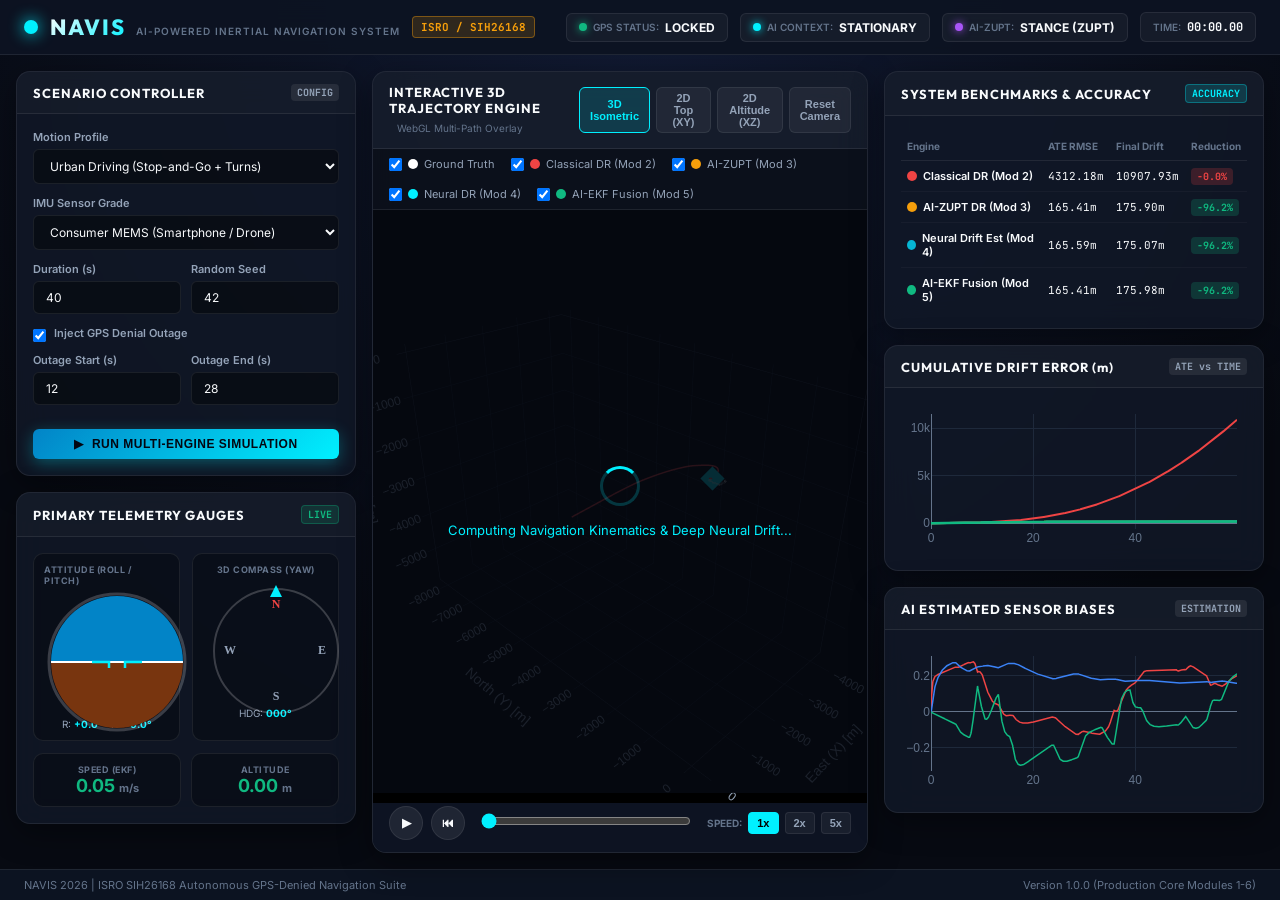
==== reports/navis_interactive_report.html @ de4507c9 "feat: Implemented Interactive Real-Time 3D Trajectory & Drift Dashboard (WebGL, Telemetry Gauges, Si" ====
<!DOCTYPE html>
<html lang="en">
<head>
    <meta charset="UTF-8">
    <meta name="viewport" content="width=device-width, initial-scale=1.0">
    <title>NAVIS | AI-Powered Dead Reckoning & Sensor Fusion Dashboard</title>
    <!-- Fonts -->
    <link rel="preconnect" href="https://fonts.googleapis.com">
    <link rel="preconnect" href="https://fonts.gstatic.com" crossorigin>
    <link href="https://fonts.googleapis.com/css2?family=Inter:wght@300;400;500;600;700&family=JetBrains+Mono:wght@400;500;700&family=Outfit:wght@500;600;700;800&display=swap" rel="stylesheet">
    <!-- Plotly.js for 3D WebGL Visualization -->
    <script src="https://cdn.plot.ly/plotly-2.35.2.min.js"></script>
    <style>
/* ==========================================================================
   NAVIS 3D NAVIGATION DASHBOARD - MODERN DARK GLASSMORPHISM DESIGN SYSTEM
   ========================================================================== */

:root {
    --bg-primary: #070a12;
    --bg-secondary: #0d1322;
    --panel-bg: rgba(17, 24, 39, 0.85);
    --panel-border: rgba(255, 255, 255, 0.08);
    --panel-glow: rgba(0, 240, 255, 0.15);

    --accent-cyan: #00f0ff;
    --accent-green: #10b981;
    --accent-amber: #f59e0b;
    --accent-red: #ef4444;
    --accent-purple: #a855f7;
    --accent-blue: #3b82f6;

    --text-primary: #f8fafc;
    --text-secondary: #94a3b8;
    --text-muted: #64748b;

    --font-main: 'Inter', -apple-system, BlinkMacSystemFont, sans-serif;
    --font-heading: 'Outfit', sans-serif;
    --font-mono: 'JetBrains Mono', monospace;

    --border-radius-sm: 6px;
    --border-radius-md: 10px;
    --border-radius-lg: 14px;
}

* {
    margin: 0;
    padding: 0;
    box-sizing: border-box;
}

body.dark-theme {
    background: radial-gradient(circle at 50% 0%, #111a33 0%, var(--bg-primary) 70%);
    color: var(--text-primary);
    font-family: var(--font-main);
    min-height: 100vh;
    display: flex;
    flex-direction: column;
    overflow-x: hidden;
}

/* --------------------------------------------------------------------------
   1. APP HEADER
   -------------------------------------------------------------------------- */
.app-header {
    display: flex;
    justify-content: space-between;
    align-items: center;
    padding: 12px 24px;
    background: rgba(13, 19, 34, 0.95);
    backdrop-filter: blur(12px);
    border-bottom: 1px solid var(--panel-border);
    position: sticky;
    top: 0;
    z-index: 100;
}

.header-brand {
    display: flex;
    align-items: center;
    gap: 12px;
}

.brand-logo-glow {
    width: 14px;
    height: 14px;
    border-radius: 50%;
    background: var(--accent-cyan);
    box-shadow: 0 0 16px var(--accent-cyan);
}

.brand-title {
    font-family: var(--font-heading);
    font-size: 22px;
    font-weight: 800;
    letter-spacing: 2px;
    background: linear-gradient(135deg, #ffffff 0%, var(--accent-cyan) 100%);
    -webkit-background-clip: text;
    -webkit-text-fill-color: transparent;
}

.brand-subtitle {
    font-size: 10px;
    font-weight: 600;
    letter-spacing: 1px;
    color: var(--text-muted);
    margin-left: 6px;
}

.isro-badge {
    background: rgba(245, 158, 11, 0.15);
    color: var(--accent-amber);
    border: 1px solid rgba(245, 158, 11, 0.4);
    padding: 3px 8px;
    border-radius: 4px;
    font-size: 11px;
    font-weight: 700;
    font-family: var(--font-mono);
}

.header-status-bar {
    display: flex;
    gap: 12px;
    align-items: center;
}

.status-chip {
    display: flex;
    align-items: center;
    gap: 6px;
    background: rgba(255, 255, 255, 0.04);
    border: 1px solid var(--panel-border);
    padding: 6px 12px;
    border-radius: var(--border-radius-sm);
    font-size: 12px;
}

.pulse-dot {
    width: 8px;
    height: 8px;
    border-radius: 50%;
}
.pulse-dot.green { background: var(--accent-green); box-shadow: 0 0 8px var(--accent-green); }
.pulse-dot.cyan { background: var(--accent-cyan); box-shadow: 0 0 8px var(--accent-cyan); }
.pulse-dot.purple { background: var(--accent-purple); box-shadow: 0 0 8px var(--accent-purple); }
.pulse-dot.red { background: var(--accent-red); box-shadow: 0 0 8px var(--accent-red); }

.chip-label {
    color: var(--text-muted);
    font-weight: 600;
    font-size: 10px;
}

.chip-value {
    font-weight: 700;
    color: var(--text-primary);
}

.chip-value.mono {
    font-family: var(--font-mono);
}

/* --------------------------------------------------------------------------
   2. MAIN DASHBOARD GRID
   -------------------------------------------------------------------------- */
.dashboard-grid {
    display: grid;
    grid-template-columns: 340px 1fr 380px;
    gap: 16px;
    padding: 16px;
    flex: 1;
}

.panel {
    display: flex;
    flex-direction: column;
    gap: 16px;
}

.card {
    background: var(--panel-bg);
    border: 1px solid var(--panel-border);
    border-radius: var(--border-radius-lg);
    backdrop-filter: blur(16px);
    overflow: hidden;
    display: flex;
    flex-direction: column;
    box-shadow: 0 8px 32px rgba(0, 0, 0, 0.4);
}

.card-header {
    display: flex;
    justify-content: space-between;
    align-items: center;
    padding: 12px 16px;
    background: rgba(255, 255, 255, 0.02);
    border-bottom: 1px solid var(--panel-border);
}

.card-header h3 {
    font-family: var(--font-heading);
    font-size: 13px;
    font-weight: 700;
    letter-spacing: 1px;
    color: var(--text-primary);
}

.badge {
    font-size: 10px;
    font-weight: 700;
    font-family: var(--font-mono);
    padding: 2px 6px;
    border-radius: 4px;
    background: rgba(255, 255, 255, 0.08);
    color: var(--text-secondary);
}

.badge.live-badge {
    background: rgba(16, 185, 129, 0.15);
    color: var(--accent-green);
    border: 1px solid rgba(16, 185, 129, 0.3);
}

.badge.success-badge {
    background: rgba(0, 240, 255, 0.15);
    color: var(--accent-cyan);
    border: 1px solid rgba(0, 240, 255, 0.3);
}

.card-body {
    padding: 16px;
    flex: 1;
}

/* --------------------------------------------------------------------------
   3. FORMS & CONTROLS
   -------------------------------------------------------------------------- */
.form-group {
    margin-bottom: 12px;
}

.form-group label {
    display: block;
    font-size: 11px;
    font-weight: 600;
    color: var(--text-secondary);
    margin-bottom: 5px;
}

.form-control {
    width: 100%;
    background: rgba(0, 0, 0, 0.4);
    border: 1px solid var(--panel-border);
    border-radius: var(--border-radius-sm);
    color: var(--text-primary);
    padding: 8px 12px;
    font-size: 12px;
    font-family: var(--font-main);
    transition: all 0.2s ease;
}

.form-control:focus {
    outline: none;
    border-color: var(--accent-cyan);
    box-shadow: 0 0 10px rgba(0, 240, 255, 0.2);
}

.form-row {
    display: flex;
    gap: 10px;
}

.form-group.half {
    flex: 1;
}

.checkbox-label {
    display: flex;
    align-items: center;
    gap: 8px;
    font-size: 12px;
    font-weight: 600;
    color: var(--text-secondary);
    cursor: pointer;
    margin-bottom: 8px;
}

.btn {
    display: inline-flex;
    align-items: center;
    justify-content: center;
    gap: 8px;
    padding: 8px 16px;
    font-size: 12px;
    font-weight: 600;
    border-radius: var(--border-radius-sm);
    border: none;
    cursor: pointer;
    transition: all 0.2s ease;
}

.btn-primary {
    background: linear-gradient(135deg, #0284c7 0%, var(--accent-cyan) 100%);
    color: #030712;
    font-weight: 700;
    letter-spacing: 0.5px;
    box-shadow: 0 4px 16px rgba(0, 240, 255, 0.3);
}

.btn-primary:hover {
    transform: translateY(-1px);
    box-shadow: 0 6px 20px rgba(0, 240, 255, 0.5);
}

.btn-block {
    width: 100%;
}

.btn-sm {
    padding: 4px 10px;
    font-size: 11px;
}

.btn-outline {
    background: rgba(255, 255, 255, 0.05);
    border: 1px solid var(--panel-border);
    color: var(--text-secondary);
}

.btn-outline:hover, .btn-outline.active {
    background: rgba(0, 240, 255, 0.15);
    border-color: var(--accent-cyan);
    color: var(--accent-cyan);
}

/* --------------------------------------------------------------------------
   4. INSTRUMENTS & GAUGES
   -------------------------------------------------------------------------- */
.instruments-grid {
    display: grid;
    grid-template-columns: 1fr 1fr;
    gap: 12px;
}

.instrument-box {
    background: rgba(0, 0, 0, 0.3);
    border: 1px solid var(--panel-border);
    border-radius: var(--border-radius-md);
    padding: 10px;
    display: flex;
    flex-direction: column;
    align-items: center;
}

.inst-label {
    font-size: 9px;
    font-weight: 700;
    color: var(--text-muted);
    letter-spacing: 0.5px;
    margin-bottom: 6px;
}

.canvas-container {
    width: 120px;
    height: 120px;
    position: relative;
}

.inst-readout {
    margin-top: 6px;
    font-size: 10px;
    display: flex;
    gap: 8px;
    color: var(--text-secondary);
}

.inst-readout b {
    color: var(--accent-cyan);
}

.telemetry-bar-row {
    grid-column: span 2;
    display: flex;
    gap: 10px;
}

.telemetry-stat {
    flex: 1;
    background: rgba(0, 0, 0, 0.3);
    border: 1px solid var(--panel-border);
    border-radius: var(--border-radius-md);
    padding: 10px;
    text-align: center;
}

.stat-label {
    display: block;
    font-size: 9px;
    font-weight: 700;
    color: var(--text-muted);
    letter-spacing: 0.5px;
}

.stat-val {
    font-size: 18px;
    font-weight: 700;
    color: var(--accent-green);
}

.stat-val small {
    font-size: 11px;
    color: var(--text-muted);
}

/* --------------------------------------------------------------------------
   5. CENTER COLUMN: 3D TRAJECTORY VISUALIZER & PLAYBACK
   -------------------------------------------------------------------------- */
.center-column {
    display: flex;
    flex-direction: column;
}

.visualizer-card {
    flex: 1;
    display: flex;
    flex-direction: column;
    min-height: 520px;
}

.visualizer-header {
    display: flex;
    justify-content: space-between;
    align-items: center;
}

.visualizer-header .subtext {
    font-size: 10px;
    color: var(--text-muted);
    margin-left: 8px;
}

.view-toggles {
    display: flex;
    gap: 6px;
}

.trace-legend-bar {
    display: flex;
    flex-wrap: wrap;
    gap: 16px;
    padding: 8px 16px;
    background: rgba(0, 0, 0, 0.3);
    border-bottom: 1px solid var(--panel-border);
    font-size: 11px;
}

.legend-item {
    display: flex;
    align-items: center;
    gap: 6px;
    color: var(--text-secondary);
    cursor: pointer;
}

.dot {
    width: 10px;
    height: 10px;
    border-radius: 50%;
    display: inline-block;
}
.dot.white { background: #ffffff; }
.dot.red { background: var(--accent-red); }
.dot.amber { background: var(--accent-amber); }
.dot.cyan { background: var(--accent-cyan); }
.dot.green { background: var(--accent-green); }

.plotly-canvas {
    flex: 1;
    position: relative;
    background: #000000;
    min-height: 440px;
}

.loading-overlay {
    position: absolute;
    inset: 0;
    background: rgba(7, 10, 18, 0.85);
    display: flex;
    flex-direction: column;
    align-items: center;
    justify-content: center;
    gap: 16px;
    z-index: 50;
    font-size: 13px;
    color: var(--accent-cyan);
    transition: opacity 0.3s ease;
}

.loading-overlay.hidden {
    opacity: 0;
    pointer-events: none;
}

.spinner {
    width: 40px;
    height: 40px;
    border: 3px solid rgba(0, 240, 255, 0.2);
    border-top-color: var(--accent-cyan);
    border-radius: 50%;
    animation: spin 1s linear infinite;
}

@keyframes spin {
    to { transform: rotate(360deg); }
}

/* Playback Control Bar */
.playback-bar {
    display: flex;
    align-items: center;
    gap: 16px;
    padding: 12px 16px;
    background: rgba(13, 19, 34, 0.95);
    border-top: 1px solid var(--panel-border);
}

.playback-buttons {
    display: flex;
    gap: 8px;
}

.btn-icon-round {
    width: 34px;
    height: 34px;
    border-radius: 50%;
    background: rgba(255, 255, 255, 0.08);
    border: 1px solid var(--panel-border);
    color: var(--text-primary);
    display: flex;
    align-items: center;
    justify-content: center;
    cursor: pointer;
    transition: all 0.2s ease;
}

.btn-icon-round:hover {
    background: var(--accent-cyan);
    color: #000000;
}

.scrubber-container {
    flex: 1;
}

.custom-slider {
    width: 100%;
    accent-color: var(--accent-cyan);
    cursor: pointer;
}

.speed-selector {
    display: flex;
    align-items: center;
    gap: 6px;
}

.speed-label {
    font-size: 10px;
    font-weight: 700;
    color: var(--text-muted);
}

.speed-btn {
    background: rgba(255, 255, 255, 0.05);
    border: 1px solid var(--panel-border);
    color: var(--text-secondary);
    padding: 4px 8px;
    border-radius: 4px;
    font-size: 11px;
    font-weight: 600;
    cursor: pointer;
}

.speed-btn.active {
    background: var(--accent-cyan);
    color: #000000;
    border-color: var(--accent-cyan);
}

/* --------------------------------------------------------------------------
   6. RIGHT COLUMN: SCORECARDS & CHARTS
   -------------------------------------------------------------------------- */
.benchmark-table {
    width: 100%;
    border-collapse: collapse;
    font-size: 11px;
}

.benchmark-table th {
    text-align: left;
    padding: 8px 6px;
    color: var(--text-muted);
    font-weight: 700;
    font-size: 10px;
    border-bottom: 1px solid var(--panel-border);
}

.benchmark-table td {
    padding: 8px 6px;
    border-bottom: 1px solid rgba(255, 255, 255, 0.03);
    font-family: var(--font-mono);
}

.benchmark-table tr:last-child td {
    border-bottom: none;
}

.benchmark-name {
    font-family: var(--font-main);
    font-weight: 600;
    display: flex;
    align-items: center;
    gap: 6px;
}

.reduction-pill {
    padding: 2px 6px;
    border-radius: 4px;
    font-weight: 700;
    font-size: 10px;
}
.reduction-pill.high { background: rgba(16, 185, 129, 0.2); color: var(--accent-green); }
.reduction-pill.med { background: rgba(0, 240, 255, 0.2); color: var(--accent-cyan); }
.reduction-pill.low { background: rgba(245, 158, 11, 0.2); color: var(--accent-amber); }
.reduction-pill.zero { background: rgba(239, 68, 68, 0.2); color: var(--accent-red); }

.mini-chart {
    height: 150px;
    width: 100%;
}

/* --------------------------------------------------------------------------
   7. FOOTER
   -------------------------------------------------------------------------- */
.app-footer {
    padding: 8px 24px;
    background: rgba(13, 19, 34, 0.95);
    border-top: 1px solid var(--panel-border);
    display: flex;
    justify-content: space-between;
    font-size: 11px;
    color: var(--text-muted);
}

</style>
</head>
<body class="dark-theme">
    <!-- TOP HEADER -->
    <header class="app-header">
        <div class="header-brand">
            <div class="brand-logo-glow"></div>
            <div class="brand-text">
                <span class="brand-title">NAVIS</span>
                <span class="brand-subtitle">AI-POWERED INERTIAL NAVIGATION SYSTEM</span>
            </div>
            <span class="isro-badge">ISRO / SIH26168</span>
        </div>

        <div class="header-status-bar">
            <div class="status-chip" id="gps-status-chip">
                <span class="pulse-dot green"></span>
                <span class="chip-label">GPS STATUS:</span>
                <span class="chip-value" id="gps-status-val">LOCKED</span>
            </div>
            <div class="status-chip" id="motion-context-chip">
                <span class="pulse-dot cyan"></span>
                <span class="chip-label">AI CONTEXT:</span>
                <span class="chip-value" id="motion-context-val">VEHICULAR</span>
            </div>
            <div class="status-chip" id="zupt-chip">
                <span class="pulse-dot purple"></span>
                <span class="chip-label">AI-ZUPT:</span>
                <span class="chip-value" id="zupt-val">MOVING</span>
            </div>
            <div class="status-chip clock-chip">
                <span class="chip-label">TIME:</span>
                <span class="chip-value mono" id="telemetry-time">00:00.00</span>
            </div>
        </div>
    </header>

    <!-- MAIN DASHBOARD CONTAINER -->
    <main class="dashboard-grid">
        
        <!-- LEFT COLUMN: CONTROLS & FLIGHT INSTRUMENTS -->
        <aside class="panel left-panel">
            <!-- 1. Scenario Configuration Card -->
            <section class="card config-card">
                <div class="card-header">
                    <h3>SCENARIO CONTROLLER</h3>
                    <span class="badge">CONFIG</span>
                </div>
                <div class="card-body">
                    <div class="form-group">
                        <label for="profile-select">Motion Profile</label>
                        <select id="profile-select" class="form-control">
                            <option value="urban_driving" selected>Urban Driving (Stop-and-Go + Turns)</option>
                            <option value="figure_eight">Figure-Eight (Pedestrian Walk)</option>
                            <option value="helical_3d">3D Helical Climb (Aerial Drone)</option>
                            <option value="pedestrian">Pedestrian Stride Walking</option>
                            <option value="planetary_rover">Planetary Rover (ISRO Lunar Profile)</option>
                            <option value="straight">Straight Line Acceleration</option>
                        </select>
                    </div>

                    <div class="form-group">
                        <label for="imu-grade-select">IMU Sensor Grade</label>
                        <select id="imu-grade-select" class="form-control">
                            <option value="consumer" selected>Consumer MEMS (Smartphone / Drone)</option>
                            <option value="industrial">Industrial MEMS (Robotics / Automotive)</option>
                            <option value="tactical">Tactical / Space Grade (ISRO High-Precision)</option>
                        </select>
                    </div>

                    <div class="form-row">
                        <div class="form-group half">
                            <label for="duration-input">Duration (s)</label>
                            <input type="number" id="duration-input" class="form-control mono" value="40" min="10" max="180">
                        </div>
                        <div class="form-group half">
                            <label for="seed-input">Random Seed</label>
                            <input type="number" id="seed-input" class="form-control mono" value="42">
                        </div>
                    </div>

                    <div class="form-group">
                        <div class="checkbox-label">
                            <input type="checkbox" id="gps-outage-toggle" checked>
                            <label for="gps-outage-toggle">Inject GPS Denial Outage</label>
                        </div>
                        <div class="form-row" id="outage-inputs">
                            <div class="form-group half">
                                <label for="outage-start">Outage Start (s)</label>
                                <input type="number" id="outage-start" class="form-control mono" value="12" min="0">
                            </div>
                            <div class="form-group half">
                                <label for="outage-end">Outage End (s)</label>
                                <input type="number" id="outage-end" class="form-control mono" value="28" min="0">
                            </div>
                        </div>
                    </div>

                    <button id="run-sim-btn" class="btn btn-primary btn-block">
                        <span class="btn-icon">&#9654;</span>
                        <span class="btn-text">RUN MULTI-ENGINE SIMULATION</span>
                    </button>
                </div>
            </section>

            <!-- 2. Real-Time Flight & Telemetry Instruments -->
            <section class="card instrument-card">
                <div class="card-header">
                    <h3>PRIMARY TELEMETRY GAUGES</h3>
                    <span class="badge live-badge">LIVE</span>
                </div>
                <div class="card-body instruments-grid">
                    <!-- Attitude / Artificial Horizon -->
                    <div class="instrument-box">
                        <span class="inst-label">ATTITUDE (ROLL / PITCH)</span>
                        <div class="canvas-container">
                            <canvas id="horizon-canvas" width="140" height="140"></canvas>
                        </div>
                        <div class="inst-readout mono">
                            <span>R: <b id="roll-val">0.0°</b></span>
                            <span>P: <b id="pitch-val">0.0°</b></span>
                        </div>
                    </div>

                    <!-- Compass / Heading -->
                    <div class="instrument-box">
                        <span class="inst-label">3D COMPASS (YAW)</span>
                        <div class="canvas-container">
                            <canvas id="compass-canvas" width="140" height="140"></canvas>
                        </div>
                        <div class="inst-readout mono">
                            <span>HDG: <b id="yaw-val">000°</b></span>
                        </div>
                    </div>

                    <!-- Speed & Altitude -->
                    <div class="telemetry-bar-row">
                        <div class="telemetry-stat">
                            <span class="stat-label">SPEED (EKF)</span>
                            <span class="stat-val mono" id="speed-val">0.00 <small>m/s</small></span>
                        </div>
                        <div class="telemetry-stat">
                            <span class="stat-label">ALTITUDE</span>
                            <span class="stat-val mono" id="alt-val">0.00 <small>m</small></span>
                        </div>
                    </div>
                </div>
            </section>
        </aside>

        <!-- CENTER COLUMN: 3D TRAJECTORY & PLAYBACK -->
        <div class="center-column">
            <!-- 3D WebGL Canvas Card -->
            <section class="card visualizer-card">
                <div class="card-header visualizer-header">
                    <div class="header-left">
                        <h3>INTERACTIVE 3D TRAJECTORY ENGINE</h3>
                        <span class="subtext">WebGL Multi-Path Overlay</span>
                    </div>
                    <div class="view-toggles">
                        <button class="btn btn-sm btn-outline active" id="view-3d-btn">3D Isometric</button>
                        <button class="btn btn-sm btn-outline" id="view-top-btn">2D Top (XY)</button>
                        <button class="btn btn-sm btn-outline" id="view-side-btn">2D Altitude (XZ)</button>
                        <button class="btn btn-sm btn-outline" id="reset-cam-btn">Reset Camera</button>
                    </div>
                </div>

                <!-- Trace Visibility Legend Controls -->
                <div class="trace-legend-bar">
                    <label class="legend-item"><input type="checkbox" id="trace-gt" checked><span class="dot white"></span> Ground Truth</label>
                    <label class="legend-item"><input type="checkbox" id="trace-mod2" checked><span class="dot red"></span> Classical DR (Mod 2)</label>
                    <label class="legend-item"><input type="checkbox" id="trace-mod3" checked><span class="dot amber"></span> AI-ZUPT (Mod 3)</label>
                    <label class="legend-item"><input type="checkbox" id="trace-mod4" checked><span class="dot cyan"></span> Neural DR (Mod 4)</label>
                    <label class="legend-item"><input type="checkbox" id="trace-mod5" checked><span class="dot green"></span> AI-EKF Fusion (Mod 5)</label>
                </div>

                <!-- 3D Plotly Canvas Container -->
                <div id="plotly-3d-canvas" class="plotly-canvas">
                    <div class="loading-overlay" id="loading-spinner">
                        <div class="spinner"></div>
                        <span>Computing Navigation Kinematics & Deep Neural Drift...</span>
                    </div>
                </div>

                <!-- Playback & Scrubber Controls Bar -->
                <div class="playback-bar">
                    <div class="playback-buttons">
                        <button id="btn-play-pause" class="btn btn-icon-round" title="Play/Pause">&#9654;</button>
                        <button id="btn-rewind" class="btn btn-icon-round" title="Rewind">&#9198;</button>
                    </div>

                    <div class="scrubber-container">
                        <input type="range" id="time-scrubber" min="0" max="100" value="0" step="0.1" class="custom-slider">
                    </div>

                    <div class="speed-selector">
                        <span class="speed-label">SPEED:</span>
                        <button class="speed-btn active" data-speed="1">1x</button>
                        <button class="speed-btn" data-speed="2">2x</button>
                        <button class="speed-btn" data-speed="5">5x</button>
                    </div>
                </div>
            </section>
        </div>

        <!-- RIGHT COLUMN: ANALYTICS & DRIFT BENCHMARKS -->
        <aside class="panel right-panel">
            <!-- 1. Comparative Benchmark Scorecards -->
            <section class="card benchmark-card">
                <div class="card-header">
                    <h3>SYSTEM BENCHMARKS & ACCURACY</h3>
                    <span class="badge success-badge">ACCURACY</span>
                </div>
                <div class="card-body">
                    <div class="table-responsive">
                        <table class="benchmark-table" id="benchmark-table">
                            <thead>
                                <tr>
                                    <th>Engine</th>
                                    <th>ATE RMSE</th>
                                    <th>Final Drift</th>
                                    <th>Reduction</th>
                                </tr>
                            </thead>
                            <tbody id="benchmark-tbody">
                                <!-- Populated dynamically by JS -->
                            </tbody>
                        </table>
                    </div>
                </div>
            </section>

            <!-- 2. Real-Time Cumulative Drift Error Curves -->
            <section class="card chart-card">
                <div class="card-header">
                    <h3>CUMULATIVE DRIFT ERROR (m)</h3>
                    <span class="badge">ATE vs TIME</span>
                </div>
                <div class="card-body">
                    <div id="drift-chart" class="mini-chart"></div>
                </div>
            </section>

            <!-- 3. AI Dynamic Sensor Bias Tracking -->
            <section class="card chart-card">
                <div class="card-header">
                    <h3>AI ESTIMATED SENSOR BIASES</h3>
                    <span class="badge">ESTIMATION</span>
                </div>
                <div class="card-body">
                    <div id="bias-chart" class="mini-chart"></div>
                </div>
            </section>
        </aside>

    </main>

    <footer class="app-footer">
        <span>NAVIS 2026 | ISRO SIH26168 Autonomous GPS-Denied Navigation Suite</span>
        <span>Version 1.0.0 (Production Core Modules 1-6)</span>
    </footer>

    
    <script>
        window.__PRELOADED_NAVIS_DATA__ = {"metadata": {"profile": "urban_driving", "duration": 60.0, "dt": 0.02, "imu_grade": "consumer", "gps_outage": [20.0, 45.0], "total_samples": 1500}, "scorecards": [{"name": "Classical DR (Mod 2)", "ate_rmse": 4312.175, "final_err": 10907.928, "drift_pct": 2404.75, "drift_rate_mps": 181.859, "color": "#ef4444", "reduction_pct": 0.0}, {"name": "AI-ZUPT DR (Mod 3)", "ate_rmse": 165.411, "final_err": 175.901, "drift_pct": 38.78, "drift_rate_mps": 2.933, "color": "#f59e0b", "reduction_pct": 96.16}, {"name": "Neural Drift Est (Mod 4)", "ate_rmse": 165.59, "final_err": 175.072, "drift_pct": 38.6, "drift_rate_mps": 2.919, "color": "#06b6d4", "reduction_pct": 96.16}, {"name": "AI-EKF Fusion (Mod 5)", "ate_rmse": 165.405, "final_err": 175.982, "drift_pct": 38.8, "drift_rate_mps": 2.934, "color": "#10b981", "reduction_pct": 96.16}], "timestamps": [0.0, 0.04, 0.08, 0.12, 0.16, 0.2, 0.24, 0.28, 0.32, 0.36, 0.4, 0.44, 0.48, 0.52, 0.56, 0.6, 0.64, 0.68, 0.72, 0.76, 0.8, 0.84, 0.88, 0.92, 0.96, 1.0, 1.04, 1.08, 1.12, 1.16, 1.2, 1.24, 1.28, 1.32, 1.36, 1.4000000000000001, 1.44, 1.48, 1.52, 1.56, 1.6, 1.6400000000000001, 1.68, 1.72, 1.76, 1.8, 1.84, 1.8800000000000001, 1.92, 1.96, 2.0, 2.04, 2.08, 2.12, 2.16, 2.2, 2.24, 2.2800000000000002, 2.32, 2.36, 2.4, 2.44, 2.48, 2.52, 2.56, 2.6, 2.64, 2.68, 2.72, 2.7600000000000002, 2.8000000000000003, 2.84, 2.88, 2.92, 2.96, 3.0, 3.04, 3.08, 3.12, 3.16, 3.2, 3.24, 3.2800000000000002, 3.3200000000000003, 3.36, 3.4, 3.44, 3.48, 3.52, 3.56, 3.6, 3.64, 3.68, 3.72, 3.7600000000000002, 3.8000000000000003, 3.84, 3.88, 3.92, 3.96, 4.0, 4.04, 4.08, 4.12, 4.16, 4.2, 4.24, 4.28, 4.32, 4.36, 4.4, 4.44, 4.48, 4.5200000000000005, 4.5600000000000005, 4.6000000000000005, 4.64, 4.68, 4.72, 4.76, 4.8, 4.84, 4.88, 4.92, 4.96, 5.0, 5.04, 5.08, 5.12, 5.16, 5.2, 5.24, 5.28, 5.32, 5.36, 5.4, 5.44, 5.48, 5.5200000000000005, 5.5600000000000005, 5.6000000000000005, 5.64, 5.68, 5.72, 5.76, 5.8, 5.84, 5.88, 5.92, 5.96, 6.0, 6.04, 6.08, 6.12, 6.16, 6.2, 6.24, 6.28, 6.32, 6.36, 6.4, 6.44, 6.48, 6.5200000000000005, 6.5600000000000005, 6.6000000000000005, 6.640000000000001, 6.68, 6.72, 6.76, 6.8, 6.84, 6.88, 6.92, 6.96, 7.0, 7.04, 7.08, 7.12, 7.16, 7.2, 7.24, 7.28, 7.32, 7.36, 7.4, 7.44, 7.48, 7.5200000000000005, 7.5600000000000005, 7.6000000000000005, 7.640000000000001, 7.68, 7.72, 7.76, 7.8, 7.84, 7.88, 7.92, 7.96, 8.0, 8.040000000000001, 8.08, 8.120000000000001, 8.16, 8.2, 8.24, 8.28, 8.32, 8.36, 8.4, 8.44, 8.48, 8.52, 8.56, 8.6, 8.64, 8.68, 8.72, 8.76, 8.8, 8.84, 8.88, 8.92, 8.96, 9.0, 9.040000000000001, 9.08, 9.120000000000001, 9.16, 9.200000000000001, 9.24, 9.28, 9.32, 9.36, 9.4, 9.44, 9.48, 9.52, 9.56, 9.6, 9.64, 9.68, 9.72, 9.76, 9.8, 9.84, 9.88, 9.92, 9.96, 10.0, 10.040000000000001, 10.08, 10.120000000000001, 10.16, 10.200000000000001, 10.24, 10.28, 10.32, 10.36, 10.4, 10.44, 10.48, 10.52, 10.56, 10.6, 10.64, 10.68, 10.72, 10.76, 10.8, 10.84, 10.88, 10.92, 10.96, 11.0, 11.040000000000001, 11.08, 11.120000000000001, 11.16, 11.200000000000001, 11.24, 11.28, 11.32, 11.36, 11.4, 11.44, 11.48, 11.52, 11.56, 11.6, 11.64, 11.68, 11.72, 11.76, 11.8, 11.84, 11.88, 11.92, 11.96, 12.0, 12.040000000000001, 12.08, 12.120000000000001, 12.16, 12.200000000000001, 12.24, 12.280000000000001, 12.32, 12.36, 12.4, 12.44, 12.48, 12.52, 12.56, 12.6, 12.64, 12.68, 12.72, 12.76, 12.8, 12.84, 12.88, 12.92, 12.96, 13.0, 13.040000000000001, 13.08, 13.120000000000001, 13.16, 13.200000000000001, 13.24, 13.280000000000001, 13.32, 13.36, 13.4, 13.44, 13.48, 13.52, 13.56, 13.6, 13.64, 13.68, 13.72, 13.76, 13.8, 13.84, 13.88, 13.92, 13.96, 14.0, 14.040000000000001, 14.08, 14.120000000000001, 14.16, 14.200000000000001, 14.24, 14.280000000000001, 14.32, 14.36, 14.4, 14.44, 14.48, 14.52, 14.56, 14.6, 14.64, 14.68, 14.72, 14.76, 14.8, 14.84, 14.88, 14.92, 14.96, 15.0, 15.040000000000001, 15.08, 15.120000000000001, 15.16, 15.200000000000001, 15.24, 15.280000000000001, 15.32, 15.36, 15.4, 15.44, 15.48, 15.52, 15.56, 15.6, 15.64, 15.68, 15.72, 15.76, 15.8, 15.84, 15.88, 15.92, 15.96, 16.0, 16.04, 16.080000000000002, 16.12, 16.16, 16.2, 16.240000000000002, 16.28, 16.32, 16.36, 16.4, 16.44, 16.48, 16.52, 16.56, 16.6, 16.64, 16.68, 16.72, 16.76, 16.8, 16.84, 16.88, 16.92, 16.96, 17.0, 17.04, 17.080000000000002, 17.12, 17.16, 17.2, 17.240000000000002, 17.28, 17.32, 17.36, 17.400000000000002, 17.44, 17.48, 17.52, 17.56, 17.6, 17.64, 17.68, 17.72, 17.76, 17.8, 17.84, 17.88, 17.92, 17.96, 18.0, 18.04, 18.080000000000002, 18.12, 18.16, 18.2, 18.240000000000002, 18.28, 18.32, 18.36, 18.400000000000002, 18.44, 18.48, 18.52, 18.56, 18.6, 18.64, 18.68, 18.72, 18.76, 18.8, 18.84, 18.88, 18.92, 18.96, 19.0, 19.04, 19.080000000000002, 19.12, 19.16, 19.2, 19.240000000000002, 19.28, 19.32, 19.36, 19.400000000000002, 19.44, 19.48, 19.52, 19.56, 19.6, 19.64, 19.68, 19.72, 19.76, 19.8, 19.84, 19.88, 19.92, 19.96, 20.0, 20.04, 20.080000000000002, 20.12, 20.16, 20.2, 20.240000000000002, 20.28, 20.32, 20.36, 20.400000000000002, 20.44, 20.48, 20.52, 20.56, 20.6, 20.64, 20.68, 20.72, 20.76, 20.8, 20.84, 20.88, 20.92, 20.96, 21.0, 21.04, 21.080000000000002, 21.12, 21.16, 21.2, 21.240000000000002, 21.28, 21.32, 21.36, 21.400000000000002, 21.44, 21.48, 21.52, 21.56, 21.6, 21.64, 21.68, 21.72, 21.76, 21.8, 21.84, 21.88, 21.92, 21.96, 22.0, 22.04, 22.080000000000002, 22.12, 22.16, 22.2, 22.240000000000002, 22.28, 22.32, 22.36, 22.400000000000002, 22.44, 22.48, 22.52, 22.56, 22.6, 22.64, 22.68, 22.72, 22.76, 22.8, 22.84, 22.88, 22.92, 22.96, 23.0, 23.04, 23.080000000000002, 23.12, 23.16, 23.2, 23.240000000000002, 23.28, 23.32, 23.36, 23.400000000000002, 23.44, 23.48, 23.52, 23.56, 23.6, 23.64, 23.68, 23.72, 23.76, 23.8, 23.84, 23.88, 23.92, 23.96, 24.0, 24.04, 24.080000000000002, 24.12, 24.16, 24.2, 24.240000000000002, 24.28, 24.32, 24.36, 24.400000000000002, 24.44, 24.48, 24.52, 24.560000000000002, 24.6, 24.64, 24.68, 24.72, 24.76, 24.8, 24.84, 24.88, 24.92, 24.96, 25.0, 25.04, 25.080000000000002, 25.12, 25.16, 25.2, 25.240000000000002, 25.28, 25.32, 25.36, 25.400000000000002, 25.44, 25.48, 25.52, 25.560000000000002, 25.6, 25.64, 25.68, 25.72, 25.76, 25.8, 25.84, 25.88, 25.92, 25.96, 26.0, 26.04, 26.080000000000002, 26.12, 26.16, 26.2, 26.240000000000002, 26.28, 26.32, 26.36, 26.400000000000002, 26.44, 26.48, 26.52, 26.560000000000002, 26.6, 26.64, 26.68, 26.72, 26.76, 26.8, 26.84, 26.88, 26.92, 26.96, 27.0, 27.04, 27.080000000000002, 27.12, 27.16, 27.2, 27.240000000000002, 27.28, 27.32, 27.36, 27.400000000000002, 27.44, 27.48, 27.52, 27.560000000000002, 27.6, 27.64, 27.68, 27.72, 27.76, 27.8, 27.84, 27.88, 27.92, 27.96, 28.0, 28.04, 28.080000000000002, 28.12, 28.16, 28.2, 28.240000000000002, 28.28, 28.32, 28.36, 28.400000000000002, 28.44, 28.48, 28.52, 28.560000000000002, 28.6, 28.64, 28.68, 28.72, 28.76, 28.8, 28.84, 28.88, 28.92, 28.96, 29.0, 29.04, 29.080000000000002, 29.12, 29.16, 29.2, 29.240000000000002, 29.28, 29.32, 29.36, 29.400000000000002, 29.44, 29.48, 29.52, 29.560000000000002, 29.6, 29.64, 29.68, 29.72, 29.76, 29.8, 29.84, 29.88, 29.92, 29.96, 30.0, 30.04, 30.080000000000002, 30.12, 30.16, 30.2, 30.240000000000002, 30.28, 30.32, 30.36, 30.400000000000002, 30.44, 30.48, 30.52, 30.560000000000002, 30.6, 30.64, 30.68, 30.72, 30.76, 30.8, 30.84, 30.88, 30.92, 30.96, 31.0, 31.04, 31.080000000000002, 31.12, 31.16, 31.2, 31.240000000000002, 31.28, 31.32, 31.36, 31.400000000000002, 31.44, 31.48, 31.52, 31.560000000000002, 31.6, 31.64, 31.68, 31.720000000000002, 31.76, 31.8, 31.84, 31.88, 31.92, 31.96, 32.0, 32.04, 32.08, 32.12, 32.160000000000004, 32.2, 32.24, 32.28, 32.32, 32.36, 32.4, 32.44, 32.480000000000004, 32.52, 32.56, 32.6, 32.64, 32.68, 32.72, 32.76, 32.8, 32.84, 32.88, 32.92, 32.96, 33.0, 33.04, 33.08, 33.12, 33.160000000000004, 33.2, 33.24, 33.28, 33.32, 33.36, 33.4, 33.44, 33.480000000000004, 33.52, 33.56, 33.6, 33.64, 33.68, 33.72, 33.76, 33.8, 33.84, 33.88, 33.92, 33.96, 34.0, 34.04, 34.08, 34.12, 34.160000000000004, 34.2, 34.24, 34.28, 34.32, 34.36, 34.4, 34.44, 34.480000000000004, 34.52, 34.56, 34.6, 34.64, 34.68, 34.72, 34.76, 34.800000000000004, 34.84, 34.88, 34.92, 34.96, 35.0, 35.04, 35.08, 35.12, 35.160000000000004, 35.2, 35.24, 35.28, 35.32, 35.36, 35.4, 35.44, 35.480000000000004, 35.52, 35.56, 35.6, 35.64, 35.68, 35.72, 35.76, 35.800000000000004, 35.84, 35.88, 35.92, 35.96, 36.0, 36.04, 36.08, 36.12, 36.160000000000004, 36.2, 36.24, 36.28, 36.32, 36.36, 36.4, 36.44, 36.480000000000004, 36.52, 36.56, 36.6, 36.64, 36.68, 36.72, 36.76, 36.800000000000004, 36.84, 36.88, 36.92, 36.96, 37.0, 37.04, 37.08, 37.12, 37.160000000000004, 37.2, 37.24, 37.28, 37.32, 37.36, 37.4, 37.44, 37.480000000000004, 37.52, 37.56, 37.6, 37.64, 37.68, 37.72, 37.76, 37.800000000000004, 37.84, 37.88, 37.92, 37.96, 38.0, 38.04, 38.08, 38.12, 38.160000000000004, 38.2, 38.24, 38.28, 38.32, 38.36, 38.4, 38.44, 38.480000000000004, 38.52, 38.56, 38.6, 38.64, 38.68, 38.72, 38.76, 38.800000000000004, 38.84, 38.88, 38.92, 38.96, 39.0, 39.04, 39.08, 39.12, 39.160000000000004, 39.2, 39.24, 39.28, 39.32, 39.36, 39.4, 39.44, 39.480000000000004, 39.52, 39.56, 39.6, 39.64, 39.68, 39.72, 39.76, 39.800000000000004, 39.84, 39.88, 39.92, 39.96, 40.0, 40.04, 40.08, 40.12, 40.160000000000004, 40.2, 40.24, 40.28, 40.32, 40.36, 40.4, 40.44, 40.480000000000004, 40.52, 40.56, 40.6, 40.64, 40.68, 40.72, 40.76, 40.800000000000004, 40.84, 40.88, 40.92, 40.96, 41.0, 41.04, 41.08, 41.12, 41.160000000000004, 41.2, 41.24, 41.28, 41.32, 41.36, 41.4, 41.44, 41.480000000000004, 41.52, 41.56, 41.6, 41.64, 41.68, 41.72, 41.76, 41.800000000000004, 41.84, 41.88, 41.92, 41.96, 42.0, 42.04, 42.08, 42.12, 42.160000000000004, 42.2, 42.24, 42.28, 42.32, 42.36, 42.4, 42.44, 42.480000000000004, 42.52, 42.56, 42.6, 42.64, 42.68, 42.72, 42.76, 42.800000000000004, 42.84, 42.88, 42.92, 42.96, 43.0, 43.04, 43.08, 43.12, 43.160000000000004, 43.2, 43.24, 43.28, 43.32, 43.36, 43.4, 43.44, 43.480000000000004, 43.52, 43.56, 43.6, 43.64, 43.68, 43.72, 43.76, 43.800000000000004, 43.84, 43.88, 43.92, 43.96, 44.0, 44.04, 44.08, 44.12, 44.160000000000004, 44.2, 44.24, 44.28, 44.32, 44.36, 44.4, 44.44, 44.480000000000004, 44.52, 44.56, 44.6, 44.64, 44.68, 44.72, 44.76, 44.800000000000004, 44.84, 44.88, 44.92, 44.96, 45.0, 45.04, 45.08, 45.12, 45.160000000000004, 45.2, 45.24, 45.28, 45.32, 45.36, 45.4, 45.44, 45.480000000000004, 45.52, 45.56, 45.6, 45.64, 45.68, 45.72, 45.76, 45.800000000000004, 45.84, 45.88, 45.92, 45.96, 46.0, 46.04, 46.08, 46.12, 46.160000000000004, 46.2, 46.24, 46.28, 46.32, 46.36, 46.4, 46.44, 46.480000000000004, 46.52, 46.56, 46.6, 46.64, 46.68, 46.72, 46.76, 46.800000000000004, 46.84, 46.88, 46.92, 46.96, 47.0, 47.04, 47.08, 47.12, 47.160000000000004, 47.2, 47.24, 47.28, 47.32, 47.36, 47.4, 47.44, 47.480000000000004, 47.52, 47.56, 47.6, 47.64, 47.68, 47.72, 47.76, 47.800000000000004, 47.84, 47.88, 47.92, 47.96, 48.0, 48.04, 48.08, 48.120000000000005, 48.160000000000004, 48.2, 48.24, 48.28, 48.32, 48.36, 48.4, 48.44, 48.480000000000004, 48.52, 48.56, 48.6, 48.64, 48.68, 48.72, 48.76, 48.800000000000004, 48.84, 48.88, 48.92, 48.96, 49.0, 49.04, 49.08, 49.120000000000005, 49.160000000000004, 49.2, 49.24, 49.28, 49.32, 49.36, 49.4, 49.44, 49.480000000000004, 49.52, 49.56, 49.6, 49.64, 49.68, 49.72, 49.76, 49.800000000000004, 49.84, 49.88, 49.92, 49.96, 50.0, 50.04, 50.08, 50.120000000000005, 50.160000000000004, 50.2, 50.24, 50.28, 50.32, 50.36, 50.4, 50.44, 50.480000000000004, 50.52, 50.56, 50.6, 50.64, 50.68, 50.72, 50.76, 50.800000000000004, 50.84, 50.88, 50.92, 50.96, 51.0, 51.04, 51.08, 51.120000000000005, 51.160000000000004, 51.2, 51.24, 51.28, 51.32, 51.36, 51.4, 51.44, 51.480000000000004, 51.52, 51.56, 51.6, 51.64, 51.68, 51.72, 51.76, 51.800000000000004, 51.84, 51.88, 51.92, 51.96, 52.0, 52.04, 52.08, 52.120000000000005, 52.160000000000004, 52.2, 52.24, 52.28, 52.32, 52.36, 52.4, 52.44, 52.480000000000004, 52.52, 52.56, 52.6, 52.64, 52.68, 52.72, 52.76, 52.800000000000004, 52.84, 52.88, 52.92, 52.96, 53.0, 53.04, 53.08, 53.120000000000005, 53.160000000000004, 53.2, 53.24, 53.28, 53.32, 53.36, 53.4, 53.44, 53.480000000000004, 53.52, 53.56, 53.6, 53.64, 53.68, 53.72, 53.76, 53.800000000000004, 53.84, 53.88, 53.92, 53.96, 54.0, 54.04, 54.08, 54.120000000000005, 54.160000000000004, 54.2, 54.24, 54.28, 54.32, 54.36, 54.4, 54.44, 54.480000000000004, 54.52, 54.56, 54.6, 54.64, 54.68, 54.72, 54.76, 54.800000000000004, 54.84, 54.88, 54.92, 54.96, 55.0, 55.04, 55.08, 55.120000000000005, 55.160000000000004, 55.2, 55.24, 55.28, 55.32, 55.36, 55.4, 55.44, 55.480000000000004, 55.52, 55.56, 55.6, 55.64, 55.68, 55.72, 55.76, 55.800000000000004, 55.84, 55.88, 55.92, 55.96, 56.0, 56.04, 56.08, 56.120000000000005, 56.160000000000004, 56.2, 56.24, 56.28, 56.32, 56.36, 56.4, 56.44, 56.480000000000004, 56.52, 56.56, 56.6, 56.64, 56.68, 56.72, 56.76, 56.800000000000004, 56.84, 56.88, 56.92, 56.96, 57.0, 57.04, 57.08, 57.120000000000005, 57.160000000000004, 57.2, 57.24, 57.28, 57.32, 57.36, 57.4, 57.44, 57.480000000000004, 57.52, 57.56, 57.6, 57.64, 57.68, 57.72, 57.76, 57.800000000000004, 57.84, 57.88, 57.92, 57.96, 58.0, 58.04, 58.08, 58.120000000000005, 58.160000000000004, 58.2, 58.24, 58.28, 58.32, 58.36, 58.4, 58.44, 58.480000000000004, 58.52, 58.56, 58.6, 58.64, 58.68, 58.72, 58.76, 58.800000000000004, 58.84, 58.88, 58.92, 58.96, 59.0, 59.04, 59.08, 59.120000000000005, 59.160000000000004, 59.2, 59.24, 59.28, 59.32, 59.36, 59.4, 59.44, 59.480000000000004, 59.52, 59.56, 59.6, 59.64, 59.68, 59.72, 59.76, 59.800000000000004, 59.84, 59.88, 59.92, 59.96], "trajectories": {"ground_truth": {"x": [0.001, 0.006, 0.015, 0.027999999999999997, 0.045, 0.06599999999999999, 0.09099999999999998, 0.11999999999999998, 0.153, 0.19000000000000003, 0.23100000000000004, 0.2760000000000001, 0.3250000000000001, 0.37800000000000017, 0.4350000000000002, 0.4960000000000003, 0.5610000000000003, 0.6300000000000003, 0.7030000000000004, 0.7800000000000005, 0.8610000000000005, 0.9460000000000006, 1.0350000000000006, 1.1280000000000006, 1.2250000000000005, 1.3260000000000005, 1.4310000000000005, 1.5400000000000005, 1.6530000000000005, 1.7700000000000005, 1.8910000000000005, 2.016, 2.145, 2.2779999999999996, 2.4149999999999996, 2.555999999999999, 2.700999999999999, 2.8499999999999988, 3.002999999999999, 3.1599999999999984, 3.3209999999999984, 3.485999999999998, 3.654999999999998, 3.8279999999999976, 4.004999999999997, 4.185999999999997, 4.370999999999997, 4.559999999999996, 4.752999999999996, 4.949999999999996, 5.150999999999995, 5.3559999999999945, 5.564999999999994, 5.777999999999994, 5.994999999999994, 6.215999999999993, 6.440999999999993, 6.669999999999992, 6.902999999999992, 7.139999999999991, 7.3809999999999905, 7.62599999999999, 7.874999999999989, 8.127999999999988, 8.384999999999987, 8.645999999999987, 8.910999999999985, 9.179999999999986, 9.452999999999985, 9.729999999999984, 10.010999999999983, 10.295999999999982, 10.584999999999981, 10.87799999999998, 11.17499999999998, 11.47599999999998, 11.78099999999998, 12.089999999999979, 12.402999999999977, 12.719999999999976, 13.040999999999976, 13.365999999999975, 13.694999999999974, 14.027999999999974, 14.364999999999974, 14.705999999999973, 15.050999999999974, 15.399999999999972, 15.752999999999972, 16.10999999999997, 16.47099999999997, 16.83599999999997, 17.20499999999997, 17.57799999999997, 17.95499999999997, 18.33599999999997, 18.72099999999997, 19.10999999999997, 19.50299999999997, 19.899999999999974, 20.300999999999974, 20.705999999999975, 21.114999999999977, 21.527999999999977, 21.94499999999998, 22.36599999999998, 22.79099999999998, 23.219999999999978, 23.652999999999977, 24.08999999999998, 24.530999999999977, 24.975999999999978, 25.42499999999998, 25.87799999999998, 26.33499999999998, 26.79599999999998, 27.26099999999998, 27.729999999999983, 28.202999999999985, 28.679999999999986, 29.159999999999982, 29.63999999999998, 30.119999999999976, 30.599999999999973, 31.07999999999997, 31.559999999999967, 32.039999999999964, 32.51999999999997, 32.99999999999997, 33.479999999999976, 33.95999999999998, 34.43999999999998, 34.91999999999999, 35.39999999999999, 35.879999999999995, 36.36, 36.84, 37.32000000000001, 37.80000000000001, 38.280000000000015, 38.76000000000002, 39.24000000000002, 39.72000000000003, 40.20000000000003, 40.680000000000035, 41.16000000000004, 41.64000000000004, 42.12000000000005, 42.60000000000005, 43.080000000000055, 43.56000000000006, 44.04000000000006, 44.52000000000007, 45.00000000000007, 45.480000000000075, 45.96000000000008, 46.44000000000008, 46.92000000000009, 47.40000000000009, 47.880000000000095, 48.3600000000001, 48.8400000000001, 49.32000000000011, 49.80000000000011, 50.280000000000115, 50.76000000000012, 51.24000000000012, 51.72000000000013, 52.20000000000013, 52.680000000000135, 53.16000000000014, 53.64000000000014, 54.12000000000015, 54.60000000000015, 55.080000000000155, 55.56000000000016, 56.04000000000016, 56.52000000000017, 57.00000000000017, 57.480000000000175, 57.958996723847314, 58.433954436054464, 58.90482214872378, 59.37155019959979, 59.83409025729894, 60.292395326297104, 60.74641975167443, 61.19611922361711, 61.6414507816756, 62.082372818778914, 62.518845085004614, 62.950828691104185, 63.378286111783474, 63.80118118873799, 64.21947913344277, 64.63314652969677, 65.04215133592147, 65.44646288721374, 65.84605189715282, 66.24089045936138, 66.63095204882076, 67.0162115229403, 67.39664512238097, 67.77223047163339, 68.14294657935028, 68.50877383843373, 68.86969402587738, 69.22569030236392, 69.57674721161791, 69.92285067951478, 70.2639880129458, 70.60014789843999, 70.9313204005429, 71.25749695995331, 71.57867039141782, 71.89483488138428, 72.20598598541463, 72.51212062535745, 72.8132370862814, 73.10933501316988, 73.40041540737774, 73.68648062285092, 73.96753436210986, 74.24358167199716, 74.51462893919106, 74.78068388548489, 75.04175556283414, 75.29785434817161, 75.54986571021504, 75.80040343709545, 76.04944005452778, 76.29694825284055, 76.54290088997065, 76.78727099443978, 77.0300317683122, 77.27115659013337, 77.51061901784936, 77.74839279170648, 77.98445183713093, 78.21877026758827, 78.45132238742205, 78.68208269467172, 78.91102588386914, 79.13812684881367, 79.3633606853253, 79.58670269397572, 79.80812838279684, 80.02761346996664, 80.24513388647193, 80.46066577874781, 80.67418551129347, 80.88566966926409, 81.09509506103855, 81.30243872076261, 81.50767791086744, 81.710790124563, 81.91175308830623, 82.11054476424347, 82.30714335262728, 82.50152729420698, 82.69367527259288, 82.88356621659383, 83.07117930252797, 83.25649395650618, 83.43948985668835, 83.62014693551188, 83.79844538189224, 83.97436564339553, 84.14788842838264, 84.31899470812478, 84.48766571889017, 84.65388296400175, 84.8176282158655, 84.97888351796928, 85.13763118685205, 85.29385381404299, 85.44753426797057, 85.59865569584119, 85.7472015254873, 85.89315546718471, 86.03650151543899, 86.17722395074055, 86.31530734128859, 86.45073654468325, 86.58349670958626, 86.71357327734944, 86.84095198361132, 86.96561885986134, 87.08756023497163, 87.20676273669626, 87.32321329313764, 87.43689913417997, 87.54780779288964, 87.65592710688242, 87.76124521965711, 87.86375058189586, 87.96343195273053, 88.06027840097552, 88.15427930632642, 88.24542436052465, 88.33370356848792, 88.41910724940624, 88.5016260378036, 88.58125088456495, 88.65797305792857, 88.73178414444355, 88.80267604989248, 88.87064100017905, 88.93567154218056, 88.99776054456525, 89.05690119857435, 89.11308701876868, 89.16631184373989, 89.21656983678615, 89.26385548655215, 89.30816360763355, 89.34948934114554, 89.38782815525578, 89.42317584568123, 89.45552853614932, 89.48488267882294, 89.51123505468958, 89.53458277391425, 89.55492327615643, 89.57225433085082, 89.586574037452, 89.59788082564275, 89.60617345550632, 89.61145101766243, 89.6137129333669, 89.6137129333669, 89.6137129333669, 89.6137129333669, 89.6137129333669, 89.6137129333669, 89.6137129333669, 89.6137129333669, 89.6137129333669, 89.6137129333669, 89.6137129333669, 89.6137129333669, 89.6137129333669, 89.6137129333669, 89.6137129333669, 89.6137129333669, 89.6137129333669, 89.6137129333669, 89.6137129333669, 89.6137129333669, 89.6137129333669, 89.6137129333669, 89.6137129333669, 89.6137129333669, 89.6137129333669, 89.6137129333669, 89.6137129333669, 89.6137129333669, 89.6137129333669, 89.6137129333669, 89.6137129333669, 89.6137129333669, 89.6137129333669, 89.6137129333669, 89.6137129333669, 89.6137129333669, 89.6137129333669, 89.6137129333669, 89.6137129333669, 89.6137129333669, 89.6137129333669, 89.6137129333669, 89.6137129333669, 89.6137129333669, 89.6137129333669, 89.6137129333669, 89.6137129333669, 89.6137129333669, 89.6137129333669, 89.6137129333669, 89.6137129333669, 89.6137129333669, 89.6137129333669, 89.6137129333669, 89.6137129333669, 89.6137129333669, 89.6137129333669, 89.6137129333669, 89.6137129333669, 89.6137129333669, 89.6137129333669, 89.6137129333669, 89.6137129333669, 89.6137129333669, 89.6137129333669, 89.6137129333669, 89.6137129333669, 89.6137129333669, 89.6137129333669, 89.6137129333669, 89.6137129333669, 89.6137129333669, 89.6137129333669, 89.6137129333669, 89.6137129333669, 89.6137129333669, 89.6137129333669, 89.6137129333669, 89.6137129333669, 89.6137129333669, 89.6137129333669, 89.6137129333669, 89.6137129333669, 89.6137129333669, 89.6137129333669, 89.6137129333669, 89.6137129333669, 89.6137129333669, 89.6137129333669, 89.6137129333669, 89.6137129333669, 89.6137129333669, 89.6137129333669, 89.6137129333669, 89.6137129333669, 89.6137129333669, 89.6137129333669, 89.6137129333669, 89.6137129333669, 89.6137129333669, 89.6137129333669, 89.6137129333669, 89.6137129333669, 89.6137129333669, 89.6137129333669, 89.6137129333669, 89.6137129333669, 89.6137129333669, 89.6137129333669, 89.6137129333669, 89.6137129333669, 89.6137129333669, 89.6137129333669, 89.6137129333669, 89.6137129333669, 89.6137129333669, 89.6137129333669, 89.6137129333669, 89.6137129333669, 89.6137129333669, 89.6137129333669, 89.6137129333669, 89.6137129333669, 89.6137129333669, 89.6137129333669, 89.6137129333669, 89.6137129333669, 89.6137129333669, 89.6137129333669, 89.6137129333669, 89.6137129333669, 89.6137129333669, 89.6137129333669, 89.6137129333669, 89.6137129333669, 89.6137129333669, 89.6137129333669, 89.6137129333669, 89.6137129333669, 89.6137129333669, 89.6137129333669, 89.6137129333669, 89.6137129333669, 89.6137129333669, 89.6137129333669, 89.6137129333669, 89.6137129333669, 89.6137129333669, 89.6137129333669, 89.6137129333669, 89.6137129333669, 89.6137129333669, 89.6137129333669, 89.6137129333669, 89.6137129333669, 89.6137129333669, 89.6137129333669, 89.6137129333669, 89.6137129333669, 89.6137129333669, 89.6137129333669, 89.6137129333669, 89.6137129333669, 89.6137129333669, 89.6137129333669, 89.6137129333669, 89.6137129333669, 89.6137129333669, 89.6137129333669, 89.6137129333669, 89.6137129333669, 89.6137129333669, 89.6137129333669, 89.6137129333669, 89.6137129333669, 89.6137129333669, 89.6137129333669, 89.6137129333669, 89.6137129333669, 89.6137129333669, 89.6137129333669, 89.6137129333669, 89.6137129333669, 89.6137129333669, 89.6137129333669, 89.6137129333669, 89.6137129333669, 89.6137129333669, 89.6137129333669, 89.6137129333669, 89.6137129333669, 89.6137129333669, 89.6137129333669, 89.6137129333669, 89.6137129333669, 89.6137129333669, 89.6137129333669, 89.6137129333669, 89.6137129333669, 89.6137129333669, 89.6137129333669, 89.6137129333669, 89.6137129333669, 89.6137129333669, 89.6137129333669, 89.6137129333669, 89.6137129333669, 89.6137129333669, 89.6137129333669, 89.6137129333669, 89.6137129333669, 89.6137129333669, 89.6137129333669, 89.6137129333669, 89.6137129333669, 89.6137129333669, 89.6137129333669, 89.6137129333669, 89.6137129333669, 89.6137129333669, 89.6137129333669, 89.6137129333669, 89.6137129333669, 89.6137129333669, 89.6137129333669, 89.6137129333669, 89.6137129333669, 89.6137129333669, 89.6137129333669, 89.6137129333669, 89.6137129333669, 89.6137129333669, 89.6137129333669, 89.6137129333669, 89.6137129333669, 89.6137129333669, 89.6137129333669, 89.6137129333669, 89.6137129333669, 89.6137129333669, 89.6137129333669, 89.6137129333669, 89.6137129333669, 89.6137129333669, 89.6137129333669, 89.6137129333669, 89.6137129333669, 89.6137129333669, 89.6137129333669, 89.6137129333669, 89.6137129333669, 89.6137129333669, 89.6137129333669, 89.6137129333669, 89.6137129333669, 89.6137129333669, 89.6137129333669, 89.6137129333669, 89.6137129333669, 89.6137129333669, 89.6137129333669, 89.6137129333669, 89.6137129333669, 89.6137129333669, 89.6137129333669, 89.6137129333669, 89.6137129333669, 89.6137129333669, 89.6137129333669, 89.6137129333669, 89.6137129333669, 89.6137129333669, 89.6137129333669, 89.6137129333669, 89.6137129333669, 89.6137129333669, 89.6137129333669, 89.6137129333669, 89.6137129333669, 89.6137129333669, 89.6137129333669, 89.6137129333669, 89.6137129333669, 89.6137129333669, 89.6137129333669, 89.6137129333669, 89.6137129333669, 89.6137129333669, 89.6137129333669, 89.6137129333669, 89.6137129333669, 89.6137129333669, 89.6137129333669, 89.6137129333669, 89.6137129333669, 89.6137129333669, 89.6137129333669, 89.6137129333669, 89.6137129333669, 89.6137129333669, 89.6137129333669, 89.6137129333669, 89.6137129333669, 89.6137129333669, 89.6137129333669, 89.6137129333669, 89.6137129333669, 89.6137129333669, 89.6137129333669, 89.6137129333669, 89.6137129333669, 89.6137129333669, 89.6137129333669, 89.6137129333669, 89.6137129333669, 89.6137129333669, 89.6137129333669, 89.6137129333669, 89.6137129333669, 89.6137129333669, 89.6137129333669, 89.6137129333669, 89.6137129333669, 89.6137129333669, 89.6137129333669, 89.6137129333669, 89.6137129333669, 89.6137129333669, 89.6137129333669, 89.6137129333669, 89.6137129333669, 89.6137129333669, 89.6137129333669, 89.6137129333669, 89.6137129333669, 89.6137129333669, 89.6137129333669, 89.6137129333669, 89.6137129333669, 89.6137129333669, 89.6137129333669, 89.6137129333669, 89.6137129333669, 89.6137129333669, 89.6137129333669, 89.6137129333669, 89.6137129333669, 89.6137129333669, 89.6137129333669, 89.6137129333669, 89.6137129333669, 89.6137129333669, 89.6137129333669, 89.6137129333669, 89.6137129333669, 89.6137129333669, 89.6137129333669, 89.6137129333669, 89.6137129333669, 89.6137129333669, 89.6137129333669, 89.6137129333669, 89.6137129333669, 89.6137129333669, 89.6137129333669, 89.6137129333669, 89.6137129333669, 89.6137129333669, 89.6137129333669, 89.6137129333669, 89.6137129333669, 89.6137129333669, 89.6137129333669, 89.6137129333669, 89.6137129333669, 89.6137129333669, 89.6137129333669, 89.6137129333669, 89.6137129333669, 89.6137129333669, 89.6137129333669, 89.6137129333669, 89.6137129333669, 89.6137129333669, 89.6137129333669, 89.6137129333669, 89.6137129333669, 89.6137129333669, 89.6137129333669, 89.6137129333669, 89.6137129333669, 89.6137129333669, 89.6137129333669, 89.6137129333669, 89.6137129333669, 89.6137129333669, 89.6137129333669, 89.6137129333669, 89.6137129333669, 89.6137129333669, 89.6137129333669, 89.6137129333669, 89.6137129333669, 89.6137129333669, 89.6137129333669, 89.6137129333669, 89.6137129333669, 89.6137129333669, 89.6137129333669, 89.6137129333669, 89.6137129333669, 89.6137129333669, 89.6137129333669, 89.6137129333669, 89.6137129333669, 89.6137129333669, 89.6137129333669, 89.6137129333669, 89.6137129333669, 89.6137129333669, 89.6137129333669, 89.6137129333669, 89.6137129333669, 89.6137129333669, 89.6137129333669, 89.6137129333669, 89.6137129333669, 89.6137129333669, 89.6137129333669, 89.6137129333669, 89.6137129333669, 89.6137129333669, 89.6137129333669, 89.6137129333669, 89.6137129333669, 89.6137129333669, 89.6137129333669, 89.6137129333669, 89.6137129333669, 89.6137129333669, 89.6137129333669, 89.6137129333669, 89.6137129333669, 89.6137129333669, 89.6137129333669, 89.6137129333669, 89.6137129333669, 89.6137129333669, 89.6137129333669, 89.6137129333669, 89.6137129333669, 89.6137129333669, 89.6137129333669, 89.6137129333669, 89.6137129333669, 89.6137129333669, 89.6137129333669, 89.6137129333669, 89.6137129333669, 89.6137129333669, 89.6137129333669, 89.6137129333669, 89.6137129333669, 89.6137129333669, 89.6137129333669, 89.6137129333669, 89.6137129333669, 89.6137129333669, 89.6137129333669, 89.6137129333669, 89.6137129333669, 89.6137129333669, 89.6137129333669, 89.6137129333669, 89.6137129333669, 89.6137129333669, 89.6137129333669, 89.6137129333669, 89.6137129333669, 89.6137129333669, 89.6137129333669, 89.6137129333669, 89.6137129333669, 89.6137129333669, 89.6137129333669, 89.6137129333669, 89.6137129333669, 89.6137129333669, 89.6137129333669, 89.6137129333669, 89.6137129333669, 89.6137129333669, 89.6137129333669, 89.6137129333669, 89.6137129333669, 89.6137129333669, 89.61370769740307, 89.6136396318829, 89.61342497746183, 89.61298000694642, 89.6122210436602, 89.61106447980121, 89.60942679478822, 89.60722457359252, 89.60437452505246, 89.60079350016761, 89.59639851036935, 89.59110674576532, 89.58483559335428, 89.57750265520869, 89.56902576662178, 89.55932301421636, 89.54831275401223, 89.53591362944914, 89.5220445893626, 89.50662490590929, 89.4895741924393, 89.47081242131217, 89.45025994165378, 89.42783749705123, 89.40346624318266, 89.37706776537931, 89.34856409611662, 89.31787773243178, 89.28493165326465, 89.2496493367192, 89.2119547772427, 89.17177250271973, 89.12902759147828, 89.08364568920486, 89.0355530257662, 88.98467643193445, 88.93094335601312, 88.87428188036117, 88.81462073781233, 88.751889327987, 88.68601773349393, 88.61693673601907, 88.5445778322989, 88.46887324997542, 88.38975596333033, 88.30715970889571, 88.22101900093845, 88.1312691468161, 88.03784626220126, 87.94068728617216, 87.83972999616685, 87.73491302279832, 87.62617586452835, 87.51345890219727, 87.39670341340748, 87.27585158675804, 87.15084653592808, 87.02163231360657, 86.88815392526612, 86.75035734277832, 86.60818951786851, 86.46159839540763, 86.31053292653861, 86.15494308163547, 85.99477986309253, 85.82999531794185, 85.66054255029633, 85.48637573361674, 85.30745012280029, 85.12372206608866, 84.93514901679355, 84.74168954483748, 84.54399170268385, 84.34411164293722, 84.14207128469859, 83.93789278397003, 83.73159853122502, 83.52321114895308, 83.31275348917902, 83.10024863095686, 82.88571987783902, 82.6691907553208, 82.45068500826054, 82.23022659827573, 82.00783970111542, 81.7835487040089, 81.55737820299154, 81.3293530002075, 81.09949810118988, 80.86783871211857, 80.63440023705616, 80.39920827516205, 80.16228861788522, 79.92366724613595, 79.68337032743666, 79.44142421305239, 79.19785543510108, 78.95269070364398, 78.70595690375666, 78.45768109258073, 78.20789049635667, 77.95661250743825, 77.70387468128861, 77.44970473345849, 77.19413053654688, 76.93718011714454, 76.67888165276052, 76.41926346873223, 76.15835403511915, 75.89618196358087, 75.63277600423943, 75.36816504252661, 75.10237809601625, 74.83544431124217, 74.56739296050195, 74.29825343864684, 74.02805525985836, 73.75682805441168, 73.48460156542632, 73.2114056456045, 72.93727025395748, 72.66222545252018, 72.38630140305453, 72.10952836374197, 71.83193668586519, 71.55355681047983, 71.2744192650763, 70.99455466023205, 70.71399368625478, 70.43276710981692, 70.15090577058172, 69.8684405778213, 69.58540250702717, 69.30182259651332, 69.01773194401258, 68.73316170326642, 68.44814308060856, 68.16270733154285, 67.87688575731572, 67.59070970148372, 67.30421054647627, 67.01741971015427, 66.73036864236478, 66.44308882149214, 66.15561175100605, 65.86796895600686, 65.5801919797685, 65.29231238027936, 65.00436172678162, 64.71637159630936, 64.42737159630936, 64.13437159630935, 63.837371596309346, 63.536371596309344, 63.231371596309344, 62.92237159630934, 62.609371596309344, 62.292371596309344, 61.971371596309346, 61.64637159630935, 61.31737159630935, 60.98437159630935, 60.647371596309355, 60.306371596309354, 59.961371596309355, 59.61237159630936, 59.25937159630936, 58.90237159630936, 58.54137159630936, 58.17637159630936, 57.80737159630936, 57.43437159630936, 57.05737159630936, 56.67637159630936, 56.29137159630936, 55.90237159630936, 55.50937159630936, 55.11237159630936, 54.711371596309355, 54.306371596309354, 53.897371596309355, 53.48437159630935, 53.06737159630935, 52.64637159630935, 52.221371596309346, 51.792371596309344, 51.359371596309344, 50.92237159630934, 50.48137159630934, 50.03637159630934, 49.58737159630933, 49.13437159630933, 48.67737159630933, 48.21637159630932, 47.75137159630932, 47.28237159630932, 46.80937159630931, 46.33237159630931, 45.852371596309304, 45.3723715963093, 44.892371596309296, 44.41237159630929, 43.93237159630929, 43.452371596309284, 42.97237159630928, 42.492371596309276, 42.01237159630927, 41.53237159630927, 41.052371596309264, 40.57237159630926, 40.092371596309256, 39.61237159630925, 39.13237159630925, 38.652371596309244, 38.17237159630924, 37.692371596309236, 37.21237159630923, 36.73237159630923, 36.252371596309224, 35.77237159630922, 35.292371596309216, 34.81237159630921, 34.33237159630921, 33.852371596309204, 33.3723715963092, 32.8923715963092, 32.41237159630919, 31.932371596309192, 31.452371596309195, 30.9723715963092, 30.4923715963092, 30.012371596309205, 29.532371596309208, 29.05237159630921, 28.572371596309214, 28.092371596309217, 27.61237159630922, 27.132371596309223, 26.652371596309226, 26.17237159630923, 25.692371596309233, 25.212371596309236, 24.73237159630924, 24.252371596309242, 23.772371596309245, 23.29237159630925, 22.81237159630925, 22.332371596309255, 21.852371596309258, 21.37237159630926, 20.892371596309264, 20.412371596309267, 19.93237159630927, 19.452371596309273, 18.972371596309276, 18.49237159630928, 18.012371596309283, 17.532371596309286, 17.05237159630929, 16.572371596309292, 16.092371596309295, 15.612371596309295, 15.132371596309294, 14.652371596309294, 14.172371596309294, 13.692371596309293, 13.212371596309293, 12.732371596309292, 12.252371596309292, 11.772371596309291, 11.292371596309291, 10.81237159630929, 10.33237159630929, 9.85237159630929, 9.37237159630929, 8.892371596309289, 8.412371596309288, 7.932371596309288, 7.452371596309288, 6.972371596309287, 6.492371596309287, 6.012371596309286, 5.532371596309286, 5.0523715963092855, 4.572371596309285, 4.092371596309285, 3.612371596309284, 3.1323715963092837, 2.6523715963092833, 2.172371596309283, 1.692371596309283, 1.212371596309283, 0.732371596309283, 0.25237159630928296, -0.22762840369071702, -0.707628403690717, -1.187628403690717, -1.667628403690717, -2.147628403690717, -2.627628403690717, -3.1076284036907174, -3.587628403690718, -4.067628403690718, -4.547628403690719, -5.027628403690719, -5.5076284036907195, -5.98762840369072, -6.46762840369072, -6.947628403690721, -7.427628403690721, -7.907628403690722, -8.387628403690721, -8.867628403690722, -9.347628403690722, -9.827628403690722, -10.307628403690723, -10.787628403690723, -11.267628403690724, -11.747628403690724, -12.227628403690725, -12.707628403690725, -13.187628403690725, -13.667628403690726, -14.147628403690726, -14.627628403690727, -15.107628403690727, -15.587628403690728, -16.067628403690726, -16.547628403690723, -17.02762840369072, -17.507628403690717, -17.987628403690714, -18.46762840369071, -18.947628403690707, -19.427628403690704, -19.9076284036907, -20.387628403690698, -20.867628403690695, -21.347628403690692, -21.82762840369069, -22.307628403690686, -22.787628403690682, -23.26762840369068, -23.747628403690676, -24.227628403690673, -24.70762840369067, -25.187628403690667, -25.667628403690664, -26.14762840369066, -26.627628403690657, -27.107628403690654, -27.58762840369065, -28.067628403690648, -28.547628403690645, -29.027628403690642, -29.50762840369064, -29.987628403690636, -30.467628403690632, -30.94762840369063, -31.427628403690626, -31.907628403690623, -32.38762840369063, -32.86762840369063, -33.347628403690635, -33.82762840369064, -34.30762840369064, -34.78762840369065, -35.26762840369065, -35.747628403690655, -36.22762840369066, -36.70762840369066, -37.18762840369067, -37.66762840369067, -38.147628403690675, -38.62762840369068, -39.10662512753782, -39.58158283974497, -40.052450552414285, -40.51917860329029, -40.98171866098944, -41.44002372998761, -41.894048155364935, -42.343747627307614, -42.789079185366106, -43.23000122246942, -43.66647348869512, -44.09845709479469, -44.52591451547398, -44.948809592428496, -45.36710753713328, -45.78077493338728, -46.18977973961198, -46.59409129090425, -46.99368030084333, -47.388518863051885, -47.778580452511264, -48.1638399266308, -48.54427352607148, -48.919858875323904, -49.29057498304079, -49.65640224212424, -50.0173224295679, -50.37331870605442, -50.72437561530841, -51.07047908320527, -51.41161641663629, -51.74777630213047, -52.07894880423339, -52.40512536364381, -52.72629879510832, -53.0424632850748, -53.35361438910515, -53.659749029047966, -53.960865489971916, -54.25696341686039, -54.54804381106823, -54.83410902654143, -55.11516276580035, -55.39121007568766, -55.662257342881546, -55.92831228917539, -56.18938396652464, -56.44548275186211, -56.69749411390553, -56.94803184078593, -57.19706845821826, -57.444576656531034, -57.690529293661136, -57.93489939813027, -58.17766017200268, -58.41878499382385, -58.65824742153983, -58.89602119539693, -59.13208024082139, -59.366398671278716, -59.59895079111249, -59.82971109836215, -60.05865428755956, -60.28575525250409, -60.51098908901572, -60.734331097666136, -60.95575678648725, -61.175241873657036, -61.39276229016232, -61.6082941824382, -61.82181391498386, -62.03329807295449, -62.24272346472893, -62.450067124452985, -62.65530631455782, -62.858418528253395, -63.059381491996604, -63.25817316793384, -63.454771756317655, -63.64915569789736, -63.84130367628326, -64.03119462028421, -64.21880770621831, -64.40412236019651, -64.58711826037869, -64.76777533920219, -64.94607378558253, -65.1219940470858, -65.2955168320729, -65.46662311181504, -65.63529412258043, -65.80151136769202, -65.96525661955575, -66.12651192165951, -66.28525959054228, -66.44148221773322, -66.5951626716608, -66.74628409953142, -66.89482992917752, -67.04078387087493, -67.1841299191292, -67.32485235443077, -67.46293574497881, -67.59836494837347, -67.73112511327648, -67.86120168103966, -67.98858038730154, -68.11324726355154, -68.23518863866184, -68.35439114038647, -68.47084169682785, -68.58452753787017, -68.69543619657985, -68.80355551057262, -68.90887362334732, -69.01137898558605, -69.11106035642072, -69.20790680466571, -69.30190771001661, -69.39305276421484, -69.48133197217811, -69.56673565309643, -69.6492544414938, -69.72887928825514, -69.80560146161876, -69.87941254813373, -69.95030445358266, -70.01826940386923, -70.08329994587073, -70.14538894825543, -70.20452960226453, -70.26071542245886, -70.31394024743007, -70.36419824047633, -70.41148389024232, -70.45579201132372, -70.49711774483572, -70.53545655894595, -70.5708042493714, -70.6031569398395, -70.63251108251312, -70.65886345837976, -70.68221117760443, -70.70255167984661, -70.71988273454102, -70.73420244114219, -70.74550922933294, -70.75380185919651, -70.75907942135262, -70.76134133705709, -70.76134133705709, -70.76134133705709, -70.76134133705709, -70.76134133705709, -70.76134133705709, -70.76134133705709, -70.76134133705709, -70.76134133705709, -70.76134133705709, -70.76134133705709, -70.76134133705709, -70.76134133705709, -70.76134133705709, -70.76134133705709, -70.76134133705709, -70.76134133705709, -70.76134133705709, -70.76134133705709, -70.76134133705709, -70.76134133705709, -70.76134133705709, -70.76134133705709, -70.76134133705709, -70.76134133705709, -70.76134133705709, -70.76134133705709, -70.76134133705709, -70.76134133705709, -70.76134133705709, -70.76134133705709, -70.76134133705709, -70.76134133705709, -70.76134133705709, -70.76134133705709, -70.76134133705709, -70.76134133705709, -70.76134133705709, -70.76134133705709, -70.76134133705709, -70.76134133705709, -70.76134133705709, -70.76134133705709, -70.76134133705709, -70.76134133705709, -70.76134133705709, -70.76134133705709, -70.76134133705709, -70.76134133705709, -70.76134133705709, -70.76134133705709, -70.76134133705709, -70.76134133705709, -70.76134133705709, -70.76134133705709, -70.76134133705709, -70.76134133705709, -70.76134133705709, -70.76134133705709, -70.76134133705709, -70.76134133705709, -70.76134133705709, -70.76134133705709, -70.76134133705709, -70.76134133705709, -70.76134133705709, -70.76134133705709, -70.76134133705709, -70.76134133705709, -70.76134133705709, -70.76134133705709, -70.76134133705709, -70.76134133705709, -70.76134133705709, -70.76134133705709, -70.76134133705709, -70.76134133705709, -70.76134133705709, -70.76134133705709, -70.76134133705709, -70.76134133705709, -70.76134133705709, -70.76134133705709, -70.76134133705709, -70.76134133705709, -70.76134133705709, -70.76134133705709, -70.76134133705709, -70.76134133705709, -70.76134133705709, -70.76134133705709, -70.76134133705709, -70.76134133705709, -70.76134133705709, -70.76134133705709, -70.76134133705709, -70.76134133705709, -70.76134133705709, -70.76134133705709, -70.76134133705709, -70.76134133705709, -70.76134133705709, -70.76134133705709, -70.76134133705709, -70.76134133705709, -70.76134133705709, -70.76134133705709, -70.76134133705709, -70.76134133705709, -70.76134133705709, -70.76134133705709, -70.76134133705709, -70.76134133705709, -70.76134133705709, -70.76134133705709, -70.76134133705709, -70.76134133705709, -70.76134133705709, -70.76134133705709, -70.76134133705709, -70.76134133705709, -70.76134133705709, -70.76134133705709, -70.76134133705709, -70.76134133705709, -70.76134133705709, -70.76134133705709, -70.76134133705709, -70.76134133705709, -70.76134133705709, -70.76134133705709, -70.76134133705709, -70.76134133705709, -70.76134133705709, -70.76134133705709, -70.76134133705709, -70.76134133705709, -70.76134133705709, -70.76134133705709, -70.76134133705709, -70.76134133705709, -70.76134133705709, -70.76134133705709, -70.76134133705709, -70.76134133705709, -70.76134133705709, -70.76134133705709, -70.76134133705709, -70.76134133705709, -70.76134133705709, -70.76134133705709], "y": [0.0, 0.0, 0.0, 0.0, 0.0, 0.0, 0.0, 0.0, 0.0, 0.0, 0.0, 0.0, 0.0, 0.0, 0.0, 0.0, 0.0, 0.0, 0.0, 0.0, 0.0, 0.0, 0.0, 0.0, 0.0, 0.0, 0.0, 0.0, 0.0, 0.0, 0.0, 0.0, 0.0, 0.0, 0.0, 0.0, 0.0, 0.0, 0.0, 0.0, 0.0, 0.0, 0.0, 0.0, 0.0, 0.0, 0.0, 0.0, 0.0, 0.0, 0.0, 0.0, 0.0, 0.0, 0.0, 0.0, 0.0, 0.0, 0.0, 0.0, 0.0, 0.0, 0.0, 0.0, 0.0, 0.0, 0.0, 0.0, 0.0, 0.0, 0.0, 0.0, 0.0, 0.0, 0.0, 0.0, 0.0, 0.0, 0.0, 0.0, 0.0, 0.0, 0.0, 0.0, 0.0, 0.0, 0.0, 0.0, 0.0, 0.0, 0.0, 0.0, 0.0, 0.0, 0.0, 0.0, 0.0, 0.0, 0.0, 0.0, 0.0, 0.0, 0.0, 0.0, 0.0, 0.0, 0.0, 0.0, 0.0, 0.0, 0.0, 0.0, 0.0, 0.0, 0.0, 0.0, 0.0, 0.0, 0.0, 0.0, 0.0, 0.0, 0.0, 0.0, 0.0, 0.0, 0.0, 0.0, 0.0, 0.0, 0.0, 0.0, 0.0, 0.0, 0.0, 0.0, 0.0, 0.0, 0.0, 0.0, 0.0, 0.0, 0.0, 0.0, 0.0, 0.0, 0.0, 0.0, 0.0, 0.0, 0.0, 0.0, 0.0, 0.0, 0.0, 0.0, 0.0, 0.0, 0.0, 0.0, 0.0, 0.0, 0.0, 0.0, 0.0, 0.0, 0.0, 0.0, 0.0, 0.0, 0.0, 0.0, 0.0, 0.0, 0.0, 0.0, 0.0, 0.0, 0.0, 0.0, 0.0012513953557092795, 0.0074663141782772766, 0.018560308123099705, 0.03444840987600933, 0.055045151655111084, 0.08026458376472904, 0.11002029319842381, 0.14422542228803364, 0.1827926873956887, 0.22563439764574306, 0.2726624736935656, 0.3237884665281288, 0.3789235763053295, 0.43797867120897566, 0.50086430633637, 0.5674907426054209, 0.6377679656802078, 0.711605704911932, 0.7889134522921788, 0.869600481415421, 0.953575866447693, 1.0407485010983657, 1.1310271175919555, 1.2243203056369023, 1.320536531388252, 1.419584156401186, 1.5213714565723404, 1.6258066410658625, 1.7327978712211565, 1.8422532794392774, 1.9540809880449328, 2.068189128121061, 2.184485858312961, 2.302879383598953, 2.4232779740245576, 2.5455899833971913, 2.669723867938377, 2.7955882048904814, 2.923091711075006, 3.0521432613994492, 3.1826519073097885, 3.3145268951856273, 3.4476776846750634, 3.5820139669663558, 3.717445682993464, 3.8538830415725585, 3.9912365374666017, 4.129416969375126, 4.268821793226756, 4.410857982001603, 4.555509959830966, 4.702761863995396, 4.8525975466642235, 5.005000576666349, 5.159954241292107, 5.317441548126002, 5.477445226910119, 5.639947731438001, 5.8049312414787915, 5.972377664731418, 6.142268638808622, 6.314585533250598, 6.489309451568035, 6.666421233314332, 6.84590145618675, 7.0277304381562935, 7.211888239626064, 7.398354665617859, 7.587109267986785, 7.778131347663618, 7.971399956924701, 8.16689390168909, 8.364591743842722, 8.564471803589353, 8.76651216182799, 8.970690662556564, 9.176984915301588, 9.385372297573522, 9.595829957347586, 9.808334815569747, 10.022863568687589, 10.239392691205811, 10.457898438266069, 10.67835684825086, 10.90074374541119, 11.125034742517714, 11.351205243535068, 11.579230446319105, 11.809085345336731, 12.040744734408038, 12.27418320947045, 12.509375171364566, 12.746294828641389, 12.984916200390659, 13.225213119089945, 13.46715923347421, 13.710728011425529, 13.955892742882627, 14.202626542769945, 14.450902353945889, 14.700692950169948, 14.951970939088362, 15.204708765238001, 15.458878713068131, 15.71445290997974, 15.971403329382072, 16.229701793766075, 16.48931997779437, 16.750229411407446, 17.01240148294573, 17.27580744228716, 17.540418403999983, 17.80620535051035, 18.073139135284432, 18.34119048602466, 18.61033000787976, 18.880528186668233, 19.151755392114914, 19.42398188110028, 19.69717780092209, 19.97131319256911, 20.246357994006413, 20.52228204347205, 20.799055082784616, 21.0766467606614, 21.35502663604675, 21.634164181450277, 21.91402878629453, 22.1945897602718, 22.47581633670966, 22.757677675944862, 23.040142868705274, 23.323180939499416, 23.606760850013277, 23.89085150251401, 24.17542174326016, 24.46044036591801, 24.745876114983727, 25.03169768921085, 25.317873745042853, 25.6043729000503, 25.891163736372295, 26.178214804161794, 26.46549462503444, 26.752971695520532, 27.040614490519715, 27.328391466758077, 27.616271066247222, 27.90422171974496, 28.192211850217223, 28.48121185021722, 28.77421185021722, 29.07121185021722, 29.37221185021722, 29.67721185021722, 29.98621185021722, 30.29921185021722, 30.61621185021722, 30.93721185021722, 31.26221185021722, 31.59121185021722, 31.924211850217223, 32.26121185021722, 32.60221185021722, 32.94721185021722, 33.29621185021722, 33.64921185021722, 34.00621185021722, 34.36721185021722, 34.73221185021722, 35.10121185021722, 35.474211850217216, 35.85121185021722, 36.23221185021722, 36.61721185021722, 37.00621185021722, 37.39921185021722, 37.79621185021722, 38.19721185021722, 38.60221185021722, 39.01121185021722, 39.424211850217226, 39.84121185021723, 40.26221185021723, 40.68721185021723, 41.11621185021723, 41.54921185021723, 41.98621185021724, 42.42721185021724, 42.87221185021724, 43.321211850217246, 43.77421185021725, 44.23121185021725, 44.692211850217255, 45.15721185021726, 45.62621185021726, 46.099211850217266, 46.57621185021727, 47.056211850217274, 47.53621185021728, 48.01621185021728, 48.496211850217286, 48.97621185021729, 49.456211850217294, 49.9362118502173, 50.4162118502173, 50.896211850217306, 51.37621185021731, 51.85621185021731, 52.33621185021732, 52.81621185021732, 53.296211850217325, 53.77621185021733, 54.25621185021733, 54.73621185021734, 55.21621185021734, 55.696211850217345, 56.17621185021735, 56.65621185021735, 57.13621185021736, 57.61621185021736, 58.096211850217365, 58.57621185021737, 59.05621185021737, 59.53621185021738, 60.01621185021738, 60.496211850217385, 60.97621185021739, 61.45621185021739, 61.9362118502174, 62.4162118502174, 62.896211850217405, 63.37621185021741, 63.85621185021741, 64.33621185021741, 64.8162118502174, 65.29621185021739, 65.77621185021738, 66.25621185021737, 66.73621185021736, 67.21621185021735, 67.69621185021734, 68.17621185021733, 68.65621185021732, 69.13621185021731, 69.6162118502173, 70.09621185021729, 70.57621185021728, 71.05621185021727, 71.53621185021726, 72.01621185021725, 72.49621185021724, 72.97621185021723, 73.45621185021722, 73.9362118502172, 74.4162118502172, 74.89621185021718, 75.37621185021717, 75.85621185021716, 76.33621185021715, 76.81621185021714, 77.29621185021713, 77.77621185021712, 78.25621185021711, 78.7362118502171, 79.21621185021709, 79.69621185021708, 80.17621185021707, 80.65621185021706, 81.13621185021705, 81.61621185021704, 82.09621185021703, 82.57621185021702, 83.05621185021701, 83.536211850217, 84.01621185021699, 84.49621185021698, 84.97621185021697, 85.45621185021696, 85.93621185021695, 86.41621185021694, 86.89621185021693, 87.37621185021692, 87.85621185021691, 88.3362118502169, 88.81621185021689, 89.29621185021688, 89.77621185021687, 90.25621185021686, 90.73621185021685, 91.21621185021684, 91.69621185021683, 92.17621185021682, 92.6562118502168, 93.1362118502168, 93.61621185021679, 94.09621185021678, 94.57621185021677, 95.05621185021676, 95.53621185021674, 96.01621185021673, 96.49621185021672, 96.97621185021671, 97.4562118502167, 97.9362118502167, 98.41621185021668, 98.89621185021667, 99.37621185021666, 99.85621185021665, 100.33621185021664, 100.81621185021663, 101.29621185021662, 101.77621185021661, 102.2562118502166, 102.73621185021659, 103.21621185021658, 103.69621185021657, 104.17621185021656, 104.65621185021655, 105.13621185021654, 105.61621185021653, 106.09621185021652, 106.57621185021651, 107.0562118502165, 107.53621185021649, 108.01621185021648, 108.49621185021647, 108.97621185021646, 109.45621185021645, 109.93621185021644, 110.41621185021643, 110.89621185021642, 111.37621185021641, 111.8562118502164, 112.33621185021639, 112.81621185021638, 113.29621185021637, 113.77621185021636, 114.25621185021635, 114.73621185021634, 115.21621185021633, 115.69621185021632, 116.1762118502163, 116.6562118502163, 117.13621185021628, 117.61621185021627, 118.09621185021626, 118.57621185021625, 119.05621185021624, 119.53621185021623, 120.01621185021622, 120.49621185021621, 120.9762118502162, 121.45621185021619, 121.93621185021618, 122.41621185021617, 122.89621185021616, 123.37621185021615, 123.85621185021614, 124.33621185021613, 124.81621185021612, 125.29621185021611, 125.7762118502161, 126.25621185021609, 126.73621185021608, 127.21621185021607, 127.69621185021606, 128.17621185021605, 128.65621185021607, 129.13621185021609, 129.6162118502161, 130.09621185021612, 130.57621185021614, 131.05621185021616, 131.53621185021618, 132.0162118502162, 132.4962118502162, 132.97621185021623, 133.45621185021625, 133.93621185021627, 134.41621185021629, 134.8962118502163, 135.37621185021632, 135.85621185021634, 136.33621185021636, 136.81621185021638, 137.2962118502164, 137.7762118502164, 138.25621185021643, 138.73621185021645, 139.21621185021647, 139.69621185021649, 140.1762118502165, 140.65621185021652, 141.13621185021654, 141.61621185021656, 142.09621185021658, 142.5762118502166, 143.0562118502166, 143.53621185021663, 144.01621185021665, 144.49621185021667, 144.97621185021669, 145.4562118502167, 145.93621185021672, 146.41621185021674, 146.89621185021676, 147.37621185021678, 147.8562118502168, 148.3362118502168, 148.81621185021683, 149.29621185021685, 149.77621185021687, 150.25621185021689, 150.7362118502169, 151.21621185021692, 151.69621185021694, 152.17621185021696, 152.65621185021698, 153.136211850217, 153.615211850217, 154.090211850217, 154.561211850217, 155.02821185021702, 155.491211850217, 155.95021185021702, 156.40521185021703, 156.85621185021702, 157.30321185021702, 157.74621185021704, 158.18521185021703, 158.62021185021703, 159.05121185021704, 159.47821185021704, 159.90121185021704, 160.32021185021705, 160.73521185021704, 161.14621185021704, 161.55321185021705, 161.95621185021704, 162.35521185021705, 162.75021185021706, 163.14121185021705, 163.52821185021705, 163.91121185021706, 164.29021185021705, 164.66521185021705, 165.03621185021706, 165.40321185021705, 165.76621185021705, 166.12521185021706, 166.48021185021705, 166.83121185021704, 167.17821185021705, 167.52121185021704, 167.86021185021704, 168.19521185021705, 168.52621185021704, 168.85321185021704, 169.17621185021704, 169.49521185021703, 169.81021185021703, 170.12121185021704, 170.42821185021702, 170.73121185021702, 171.03021185021703, 171.32521185021702, 171.616211850217, 171.90321185021702, 172.186211850217, 172.465211850217, 172.740211850217, 173.011211850217, 173.278211850217, 173.541211850217, 173.80021185021698, 174.05521185021698, 174.30621185021698, 174.55321185021697, 174.79621185021696, 175.03521185021697, 175.27021185021695, 175.50121185021695, 175.72821185021695, 175.95121185021694, 176.17021185021693, 176.38521185021693, 176.59621185021692, 176.8032118502169, 177.0062118502169, 177.2052118502169, 177.40021185021692, 177.59121185021692, 177.7782118502169, 177.96121185021693, 178.14021185021693, 178.3152118502169, 178.48621185021693, 178.65321185021693, 178.81621185021692, 178.97521185021694, 179.13021185021694, 179.28121185021692, 179.42821185021694, 179.57121185021694, 179.71021185021692, 179.84521185021694, 179.97621185021694, 180.10321185021692, 180.22621185021694, 180.34521185021694, 180.46021185021692, 180.57121185021694, 180.67821185021694, 180.78121185021692, 180.88021185021694, 180.97521185021694, 181.06621185021692, 181.15321185021693, 181.23621185021693, 181.3152118502169, 181.39021185021693, 181.46121185021693, 181.5282118502169, 181.59121185021692, 181.65021185021692, 181.7052118502169, 181.7562118502169, 181.8032118502169, 181.8462118502169, 181.8852118502169, 181.9202118502169, 181.95121185021688, 181.9782118502169, 182.0012118502169, 182.02021185021687, 182.03521185021688, 182.04621185021688, 182.05321185021685, 182.05621185021687, 182.05621185021687, 182.05621185021687, 182.05621185021687, 182.05621185021687, 182.05621185021687, 182.05621185021687, 182.05621185021687, 182.05621185021687, 182.05621185021687, 182.05621185021687, 182.05621185021687, 182.05621185021687, 182.05621185021687, 182.05621185021687, 182.05621185021687, 182.05621185021687, 182.05621185021687, 182.05621185021687, 182.05621185021687, 182.05621185021687, 182.05621185021687, 182.05621185021687, 182.05621185021687, 182.05621185021687, 182.05621185021687, 182.05621185021687, 182.05621185021687, 182.05621185021687, 182.05621185021687, 182.05621185021687, 182.05621185021687, 182.05621185021687, 182.05621185021687, 182.05621185021687, 182.05621185021687, 182.05621185021687, 182.05621185021687, 182.05621185021687, 182.05621185021687, 182.05621185021687, 182.05621185021687, 182.05621185021687, 182.05621185021687, 182.05621185021687, 182.05621185021687, 182.05621185021687, 182.05621185021687, 182.05621185021687, 182.05621185021687, 182.05621185021687, 182.05621185021687, 182.05621185021687, 182.05621185021687, 182.05621185021687, 182.05621185021687, 182.05621185021687, 182.05621185021687, 182.05621185021687, 182.05621185021687, 182.05621185021687, 182.05621185021687, 182.05621185021687, 182.05621185021687, 182.05621185021687, 182.05621185021687, 182.05621185021687, 182.05621185021687, 182.05621185021687, 182.05621185021687, 182.05621185021687, 182.05621185021687, 182.05621185021687, 182.05621185021687, 182.05621185021687, 182.05621185021687, 182.05621185021687, 182.05621185021687, 182.05621185021687, 182.05621185021687, 182.05621185021687, 182.05621185021687, 182.05621185021687, 182.05621185021687, 182.05621185021687, 182.05621185021687, 182.05621185021687, 182.05621185021687, 182.05621185021687, 182.05621185021687, 182.05621185021687, 182.05621185021687, 182.05621185021687, 182.05621185021687, 182.05621185021687, 182.05621185021687, 182.05621185021687, 182.05621185021687, 182.05621185021687, 182.05621185021687, 182.05621185021687, 182.05621185021687, 182.05621185021687, 182.05621185021687, 182.05621185021687, 182.05621185021687, 182.0572118365091, 182.06221135674528, 182.07120876610404, 182.0842011042227, 182.10118409573815, 182.12215215106843, 182.1470983674344, 182.17601453012153, 182.2088911139815, 182.24571728517364, 182.2864809031456, 182.33116852285318, 182.37976539721905, 182.43225547982965, 182.48862142787004, 182.5488446052965, 182.61290508624586, 182.68078165868155, 182.7524518282755, 182.82789182252537, 182.9070765951066, 182.98997983045825, 183.07657394860257, 183.1668301101968, 183.260718221817, 183.3582069414728, 183.45926368435238, 183.56385462879666, 183.67194472250196, 183.78349768894986, 183.89847603406372, 184.01684105309045, 184.13855283770664, 184.26357028334795, 184.39185109676066, 184.52335180377403, 184.65802775729261, 184.7958331455069, 184.9367210003214, 185.08064320599857, 185.22755050801746, 185.37739252214553, 185.5301177437224, 185.68567355715416, 185.84400624561638, 186.00506100096493, 186.16878193385247, 186.33511208404948, 186.50399343096814, 186.6753669043873, 186.849172395377, 187.02534876742092, 187.2038338677348, 187.3845645387793, 187.56747662996554, 187.7525050095514, 187.93958357672673, 188.12864527388555, 188.3196220990838, 188.5124451186799, 188.70704448015695, 188.9033494251242, 189.10128830249562, 189.30078858184405, 189.5017768669284, 189.704178909392, 189.90791962262983, 190.11292309582288, 190.31911260813683, 190.52641064308352, 190.73473890304234, 190.94401832393993, 191.15344371571436, 191.36078737543843, 191.56602656554327, 191.76913877923886, 191.97010174298205, 192.16889341891928, 192.3654920073031, 192.55987594888282, 192.7520239272687, 192.94191487126966, 193.12952795720378, 193.314842611182, 193.4978385113642, 193.6784955901877, 193.85679403656806, 194.03271429807134, 194.20623708305845, 194.3773433628006, 194.54601437356598, 194.71223161867755, 194.87597687054128, 195.03723217264508, 195.19597984152787, 195.35220246871881, 195.5058829226464, 195.65700435051704, 195.80555018016315, 195.95150412186058, 196.09485017011485, 196.23557260541642, 196.37365599596444, 196.5090851993591, 196.6418453642621, 196.7719219320253, 196.89930063828717, 197.02396751453716, 197.14590888964744, 197.2651113913721, 197.38156194781345, 197.49524778885578, 197.60615644756544, 197.7142757615582, 197.81959387433292, 197.92209923657165, 198.02178060740633, 198.1186270556513, 198.2126279610022, 198.30377301520042, 198.3920522231637, 198.47745590408203, 198.55997469247941, 198.63959953924078, 198.71632171260438, 198.79013279911936, 198.86102470456828, 198.92898965485486, 198.99402019685638, 199.05610919924106, 199.11524985325013, 199.17143567344445, 199.2246604984157, 199.27491849146196, 199.32220414122799, 199.36651226230939, 199.40783799582138, 199.44617680993161, 199.48152450035704, 199.51387719082513, 199.54323133349877, 199.5695837093654, 199.59293142859005, 199.6132719308322, 199.63060298552662, 199.6449226921278, 199.65622948031856, 199.66452211018216, 199.66979967233829, 199.67206158804274, 199.67206158804274, 199.67206158804274, 199.67206158804274, 199.67206158804274, 199.67206158804274, 199.67206158804274, 199.67206158804274, 199.67206158804274, 199.67206158804274, 199.67206158804274, 199.67206158804274, 199.67206158804274, 199.67206158804274, 199.67206158804274, 199.67206158804274, 199.67206158804274, 199.67206158804274, 199.67206158804274, 199.67206158804274, 199.67206158804274, 199.67206158804274, 199.67206158804274, 199.67206158804274, 199.67206158804274, 199.67206158804274, 199.67206158804274, 199.67206158804274, 199.67206158804274, 199.67206158804274, 199.67206158804274, 199.67206158804274, 199.67206158804274, 199.67206158804274, 199.67206158804274, 199.67206158804274, 199.67206158804274, 199.67206158804274, 199.67206158804274, 199.67206158804274, 199.67206158804274, 199.67206158804274, 199.67206158804274, 199.67206158804274, 199.67206158804274, 199.67206158804274, 199.67206158804274, 199.67206158804274, 199.67206158804274, 199.67206158804274, 199.67206158804274, 199.67206158804274, 199.67206158804274, 199.67206158804274, 199.67206158804274, 199.67206158804274, 199.67206158804274, 199.67206158804274, 199.67206158804274, 199.67206158804274, 199.67206158804274, 199.67206158804274, 199.67206158804274, 199.67206158804274, 199.67206158804274, 199.67206158804274, 199.67206158804274, 199.67206158804274, 199.67206158804274, 199.67206158804274, 199.67206158804274, 199.67206158804274, 199.67206158804274, 199.67206158804274, 199.67206158804274, 199.67206158804274, 199.67206158804274, 199.67206158804274, 199.67206158804274, 199.67206158804274, 199.67206158804274, 199.67206158804274, 199.67206158804274, 199.67206158804274, 199.67206158804274, 199.67206158804274, 199.67206158804274, 199.67206158804274, 199.67206158804274, 199.67206158804274, 199.67206158804274, 199.67206158804274, 199.67206158804274, 199.67206158804274, 199.67206158804274, 199.67206158804274, 199.67206158804274, 199.67206158804274, 199.67206158804274, 199.67206158804274, 199.67206158804274, 199.67206158804274, 199.67206158804274, 199.67206158804274, 199.67206158804274, 199.67206158804274, 199.67206158804274, 199.67206158804274, 199.67206158804274, 199.67206158804274, 199.67206158804274, 199.67206158804274, 199.67206158804274, 199.67206158804274, 199.67206158804274, 199.67206158804274, 199.67206158804274, 199.67206158804274, 199.67206158804274, 199.67206158804274, 199.67206158804274, 199.67206158804274, 199.67206158804274, 199.67206158804274, 199.67206158804274, 199.67206158804274, 199.67206158804274, 199.67206158804274, 199.67206158804274, 199.67206158804274, 199.67206158804274, 199.67206158804274, 199.67206158804274, 199.67206158804274, 199.67206158804274, 199.67206158804274, 199.67206158804274, 199.67206158804274, 199.67206158804274, 199.67206158804274, 199.67206158804274, 199.67206158804274, 199.67206158804274, 199.67206158804274, 199.67206158804274, 199.67206158804274, 199.67206158804274, 199.67206158804274, 199.67206158804274, 199.67206158804274, 199.67206158804274, 199.67206158804274, 199.67206158804274, 199.67206158804274, 199.67206158804274, 199.67206158804274, 199.67206158804274, 199.67206158804274, 199.67206158804274, 199.67206158804274, 199.67206158804274, 199.67206158804274, 199.67206158804274, 199.67206158804274, 199.67206158804274, 199.67206158804274, 199.67206158804274, 199.67206158804274, 199.67206158804274, 199.67206158804274, 199.67206158804274, 199.67206158804274, 199.67206158804274, 199.67206158804274, 199.67206158804274, 199.67206158804274, 199.67206158804274, 199.67206158804274, 199.67206158804274, 199.67206158804274, 199.67206158804274, 199.67206158804274, 199.67206158804274, 199.67206158804274, 199.67206158804274, 199.67206158804274, 199.67206158804274, 199.67206158804274, 199.67206158804274, 199.67206158804274, 199.67206158804274, 199.67206158804274, 199.67206158804274, 199.67206158804274, 199.67206158804274, 199.67206158804274, 199.67206158804274, 199.67206158804274, 199.67206158804274, 199.67206158804274, 199.67206158804274, 199.67206158804274, 199.67206158804274, 199.67206158804274, 199.67206158804274, 199.67206158804274, 199.67206158804274, 199.67206158804274, 199.67206158804274, 199.67206158804274, 199.67206158804274, 199.67206158804274, 199.67206158804274, 199.67206158804274, 199.67206158804274, 199.67206158804274, 199.67206158804274, 199.67206158804274, 199.67206158804274, 199.67206158804274, 199.67206158804274, 199.67206158804274, 199.67206158804274, 199.67206158804274, 199.67206158804274, 199.67206158804274, 199.67081019268701, 199.66459527386442, 199.6535012799196, 199.6376131781667, 199.6170164363876, 199.59179700427796, 199.56204129484425, 199.52783616575465, 199.48926890064698, 199.44642719039692, 199.3993991143491, 199.34827312151455, 199.29313801173734, 199.2340829168337, 199.1711972817063, 199.10457084543722, 199.0342936223624, 198.96045588313066, 198.88314813575042, 198.80246110662716, 198.7184857215949, 198.63131308694423, 198.54103447045065, 198.4477412824057, 198.35152505665434, 198.2524774316414, 198.15069013147024, 198.04625494697672, 197.93926371682142, 197.82980830860328, 197.71798059999762, 197.6038724599215, 197.4875757297296, 197.3691822044436, 197.24878361401798, 197.12647160464536, 197.00233772010418, 196.87647338315207, 196.74896987696755, 196.6199183266431, 196.48940968073276, 196.35753469285692, 196.22438390336745, 196.09004762107617, 195.95461590504905, 195.81817854646994, 195.6808250505759, 195.54264461866737, 195.40323979481573, 195.26120360604088, 195.1165516282115, 194.96929972404706, 194.81946404137824, 194.6670610113761, 194.51210734675033, 194.35462003991643, 194.1946163611323, 194.0321138566044, 193.8671303465636, 193.699683923311, 193.5297929492338, 193.35747605479182, 193.1827521364744, 193.0056403547281, 192.82616013185566, 192.6443311498861, 192.46017334841633, 192.27370692242454, 192.0849523200556, 191.89393024037878, 191.70066163111767, 191.50516768635327, 191.30746984419966, 191.107589784453, 190.90554942621438, 190.7013709254858, 190.49507667274077, 190.28668929046881, 190.07623163069476, 189.86372677247257, 189.64919801935474, 189.4326688968365, 189.21416314977623, 188.99370473979144, 188.7713178426311, 188.54702684552458, 188.3208563445072, 188.09283114172317, 187.86297624270554, 187.63131685363422, 187.3978783785718, 187.16268641667767, 186.92576675940086, 186.68714538765158, 186.4468484689523, 186.20490235456805, 185.96133357661674, 185.71616884515961, 185.4694350452723, 185.22115923409635, 184.9713686378723, 184.72009064895389, 184.46735282280426, 184.21318287497414, 183.95760867806254, 183.7006582586602, 183.44235979427623, 183.18274161024792, 182.92183217663484, 182.65966010509655, 182.39625414575514, 182.1316431840423, 181.86585623753194, 181.59892245275785, 181.33087110201762, 181.06173158016253, 180.79153340137407, 180.5203061959274, 180.24807970694204, 179.9748837871202, 179.70074839547317, 179.42570359403587, 179.14977954457024, 178.87300650525765, 178.59541482738086, 178.3170349519955, 178.03789740659198, 177.75803280174773, 177.47747182777044, 177.1962452513326, 176.91438391209743, 176.63191871933702, 176.34888064854286, 176.06530073802898, 175.78121008552824, 175.4966398447821, 175.21162122212422, 174.9261854730585, 174.64036389883137, 174.35418784299935, 174.0676886879919, 173.78089785166992, 173.4938467838804, 173.20656696300776, 172.91908989252167, 172.63144709752248, 172.3436701212841, 172.05579052179496, 171.76783986829724, 171.47984973782496, 171.19284973782496, 170.90984973782497, 170.63084973782497, 170.35584973782497, 170.08484973782498, 169.817849737825, 169.55484973782498, 169.295849737825, 169.040849737825, 168.789849737825, 168.542849737825, 168.29984973782499, 168.06084973782498, 167.825849737825, 167.59484973782497, 167.36784973782497, 167.14484973782498, 166.92584973782496, 166.71084973782496, 166.49984973782497, 166.29284973782495, 166.08984973782495, 165.89084973782496, 165.69584973782494, 165.50484973782494, 165.31784973782496, 165.13484973782494, 164.95584973782493, 164.78084973782495, 164.60984973782493, 164.44284973782493, 164.27984973782495, 164.12084973782493, 163.96584973782493, 163.81484973782494, 163.66784973782492, 163.52484973782492, 163.38584973782494, 163.25084973782492, 163.11984973782492, 162.99284973782494, 162.86984973782492, 162.75084973782492, 162.63584973782494, 162.52484973782492, 162.41784973782492, 162.31484973782494, 162.21584973782493, 162.12084973782493, 162.02984973782495, 161.94284973782493, 161.85984973782493, 161.78084973782495, 161.70584973782493, 161.63484973782494, 161.56784973782496, 161.50484973782494, 161.44584973782494, 161.39084973782496, 161.33984973782495, 161.29284973782495, 161.24984973782497, 161.21084973782496, 161.17584973782496, 161.14484973782498, 161.11784973782497, 161.09484973782497, 161.075849737825, 161.06084973782498, 161.04984973782499, 161.04284973782498, 161.03984973782497, 161.03984973782497, 161.03984973782497, 161.03984973782497, 161.03984973782497, 161.03984973782497, 161.03984973782497, 161.03984973782497, 161.03984973782497, 161.03984973782497, 161.03984973782497, 161.03984973782497, 161.03984973782497, 161.03984973782497, 161.03984973782497, 161.03984973782497, 161.03984973782497, 161.03984973782497, 161.03984973782497, 161.03984973782497, 161.03984973782497, 161.03984973782497, 161.03984973782497, 161.03984973782497, 161.03984973782497, 161.03984973782497, 161.03984973782497, 161.03984973782497, 161.03984973782497, 161.03984973782497, 161.03984973782497, 161.03984973782497, 161.03984973782497, 161.03984973782497, 161.03984973782497, 161.03984973782497, 161.03984973782497, 161.03984973782497, 161.03984973782497, 161.03984973782497, 161.03984973782497, 161.03984973782497, 161.03984973782497, 161.03984973782497, 161.03984973782497, 161.03984973782497, 161.03984973782497, 161.03984973782497, 161.03984973782497, 161.03984973782497, 161.03984973782497, 161.03984973782497, 161.03984973782497, 161.03984973782497, 161.03984973782497, 161.03984973782497, 161.03984973782497, 161.03984973782497, 161.03984973782497, 161.03984973782497, 161.03984973782497, 161.03984973782497, 161.03984973782497, 161.03984973782497, 161.03984973782497, 161.03984973782497, 161.03984973782497, 161.03984973782497, 161.03984973782497, 161.03984973782497, 161.03984973782497, 161.03984973782497, 161.03984973782497, 161.03984973782497, 161.03984973782497, 161.03984973782497, 161.03984973782497, 161.03984973782497, 161.03984973782497], "z": [0.0, 0.0, 0.0, 0.0, 0.0, 0.0, 0.0, 0.0, 0.0, 0.0, 0.0, 0.0, 0.0, 0.0, 0.0, 0.0, 0.0, 0.0, 0.0, 0.0, 0.0, 0.0, 0.0, 0.0, 0.0, 0.0, 0.0, 0.0, 0.0, 0.0, 0.0, 0.0, 0.0, 0.0, 0.0, 0.0, 0.0, 0.0, 0.0, 0.0, 0.0, 0.0, 0.0, 0.0, 0.0, 0.0, 0.0, 0.0, 0.0, 0.0, 0.0, 0.0, 0.0, 0.0, 0.0, 0.0, 0.0, 0.0, 0.0, 0.0, 0.0, 0.0, 0.0, 0.0, 0.0, 0.0, 0.0, 0.0, 0.0, 0.0, 0.0, 0.0, 0.0, 0.0, 0.0, 0.0, 0.0, 0.0, 0.0, 0.0, 0.0, 0.0, 0.0, 0.0, 0.0, 0.0, 0.0, 0.0, 0.0, 0.0, 0.0, 0.0, 0.0, 0.0, 0.0, 0.0, 0.0, 0.0, 0.0, 0.0, 0.0, 0.0, 0.0, 0.0, 0.0, 0.0, 0.0, 0.0, 0.0, 0.0, 0.0, 0.0, 0.0, 0.0, 0.0, 0.0, 0.0, 0.0, 0.0, 0.0, 0.0, 0.0, 0.0, 0.0, 0.0, 0.0, 0.0, 0.0, 0.0, 0.0, 0.0, 0.0, 0.0, 0.0, 0.0, 0.0, 0.0, 0.0, 0.0, 0.0, 0.0, 0.0, 0.0, 0.0, 0.0, 0.0, 0.0, 0.0, 0.0, 0.0, 0.0, 0.0, 0.0, 0.0, 0.0, 0.0, 0.0, 0.0, 0.0, 0.0, 0.0, 0.0, 0.0, 0.0, 0.0, 0.0, 0.0, 0.0, 0.0, 0.0, 0.0, 0.0, 0.0, 0.0, 0.0, 0.0, 0.0, 0.0, 0.0, 0.0, 0.0, 0.0, 0.0, 0.0, 0.0, 0.0, 0.0, 0.0, 0.0, 0.0, 0.0, 0.0, 0.0, 0.0, 0.0, 0.0, 0.0, 0.0, 0.0, 0.0, 0.0, 0.0, 0.0, 0.0, 0.0, 0.0, 0.0, 0.0, 0.0, 0.0, 0.0, 0.0, 0.0, 0.0, 0.0, 0.0, 0.0, 0.0, 0.0, 0.0, 0.0, 0.0, 0.0, 0.0, 0.0, 0.0, 0.0, 0.0, 0.0, 0.0, 0.0, 0.0, 0.0, 0.0, 0.0, 0.0, 0.0, 0.0, 0.0, 0.0, 0.0, 0.0, 0.0, 0.0, 0.0, 0.0, 0.0, 0.0, 0.0, 0.0, 0.0, 0.0, 0.0, 0.0, 0.0, 0.0, 0.0, 0.0, 0.0, 0.0, 0.0, 0.0, 0.0, 0.0, 0.0, 0.0, 0.0, 0.0, 0.0, 0.0, 0.0, 0.0, 0.0, 0.0, 0.0, 0.0, 0.0, 0.0, 0.0, 0.0, 0.0, 0.0, 0.0, 0.0, 0.0, 0.0, 0.0, 0.0, 0.0, 0.0, 0.0, 0.0, 0.0, 0.0, 0.0, 0.0, 0.0, 0.0, 0.0, 0.0, 0.0, 0.0, 0.0, 0.0, 0.0, 0.0, 0.0, 0.0, 0.0, 0.0, 0.0, 0.0, 0.0, 0.0, 0.0, 0.0, 0.0, 0.0, 0.0, 0.0, 0.0, 0.0, 0.0, 0.0, 0.0, 0.0, 0.0, 0.0, 0.0, 0.0, 0.0, 0.0, 0.0, 0.0, 0.0, 0.0, 0.0, 0.0, 0.0, 0.0, 0.0, 0.0, 0.0, 0.0, 0.0, 0.0, 0.0, 0.0, 0.0, 0.0, 0.0, 0.0, 0.0, 0.0, 0.0, 0.0, 0.0, 0.0, 0.0, 0.0, 0.0, 0.0, 0.0, 0.0, 0.0, 0.0, 0.0, 0.0, 0.0, 0.0, 0.0, 0.0, 0.0, 0.0, 0.0, 0.0, 0.0, 0.0, 0.0, 0.0, 0.0, 0.0, 0.0, 0.0, 0.0, 0.0, 0.0, 0.0, 0.0, 0.0, 0.0, 0.0, 0.0, 0.0, 0.0, 0.0, 0.0, 0.0, 0.0, 0.0, 0.0, 0.0, 0.0, 0.0, 0.0, 0.0, 0.0, 0.0, 0.0, 0.0, 0.0, 0.0, 0.0, 0.0, 0.0, 0.0, 0.0, 0.0, 0.0, 0.0, 0.0, 0.0, 0.0, 0.0, 0.0, 0.0, 0.0, 0.0, 0.0, 0.0, 0.0, 0.0, 0.0, 0.0, 0.0, 0.0, 0.0, 0.0, 0.0, 0.0, 0.0, 0.0, 0.0, 0.0, 0.0, 0.0, 0.0, 0.0, 0.0, 0.0, 0.0, 0.0, 0.0, 0.0, 0.0, 0.0, 0.0, 0.0, 0.0, 0.0, 0.0, 0.0, 0.0, 0.0, 0.0, 0.0, 0.0, 0.0, 0.0, 0.0, 0.0, 0.0, 0.0, 0.0, 0.0, 0.0, 0.0, 0.0, 0.0, 0.0, 0.0, 0.0, 0.0, 0.0, 0.0, 0.0, 0.0, 0.0, 0.0, 0.0, 0.0, 0.0, 0.0, 0.0, 0.0, 0.0, 0.0, 0.0, 0.0, 0.0, 0.0, 0.0, 0.0, 0.0, 0.0, 0.0, 0.0, 0.0, 0.0, 0.0, 0.0, 0.0, 0.0, 0.0, 0.0, 0.0, 0.0, 0.0, 0.0, 0.0, 0.0, 0.0, 0.0, 0.0, 0.0, 0.0, 0.0, 0.0, 0.0, 0.0, 0.0, 0.0, 0.0, 0.0, 0.0, 0.0, 0.0, 0.0, 0.0, 0.0, 0.0, 0.0, 0.0, 0.0, 0.0, 0.0, 0.0, 0.0, 0.0, 0.0, 0.0, 0.0, 0.0, 0.0, 0.0, 0.0, 0.0, 0.0, 0.0, 0.0, 0.0, 0.0, 0.0, 0.0, 0.0, 0.0, 0.0, 0.0, 0.0, 0.0, 0.0, 0.0, 0.0, 0.0, 0.0, 0.0, 0.0, 0.0, 0.0, 0.0, 0.0, 0.0, 0.0, 0.0, 0.0, 0.0, 0.0, 0.0, 0.0, 0.0, 0.0, 0.0, 0.0, 0.0, 0.0, 0.0, 0.0, 0.0, 0.0, 0.0, 0.0, 0.0, 0.0, 0.0, 0.0, 0.0, 0.0, 0.0, 0.0, 0.0, 0.0, 0.0, 0.0, 0.0, 0.0, 0.0, 0.0, 0.0, 0.0, 0.0, 0.0, 0.0, 0.0, 0.0, 0.0, 0.0, 0.0, 0.0, 0.0, 0.0, 0.0, 0.0, 0.0, 0.0, 0.0, 0.0, 0.0, 0.0, 0.0, 0.0, 0.0, 0.0, 0.0, 0.0, 0.0, 0.0, 0.0, 0.0, 0.0, 0.0, 0.0, 0.0, 0.0, 0.0, 0.0, 0.0, 0.0, 0.0, 0.0, 0.0, 0.0, 0.0, 0.0, 0.0, 0.0, 0.0, 0.0, 0.0, 0.0, 0.0, 0.0, 0.0, 0.0, 0.0, 0.0, 0.0, 0.0, 0.0, 0.0, 0.0, 0.0, 0.0, 0.0, 0.0, 0.0, 0.0, 0.0, 0.0, 0.0, 0.0, 0.0, 0.0, 0.0, 0.0, 0.0, 0.0, 0.0, 0.0, 0.0, 0.0, 0.0, 0.0, 0.0, 0.0, 0.0, 0.0, 0.0, 0.0, 0.0, 0.0, 0.0, 0.0, 0.0, 0.0, 0.0, 0.0, 0.0, 0.0, 0.0, 0.0, 0.0, 0.0, 0.0, 0.0, 0.0, 0.0, 0.0, 0.0, 0.0, 0.0, 0.0, 0.0, 0.0, 0.0, 0.0, 0.0, 0.0, 0.0, 0.0, 0.0, 0.0, 0.0, 0.0, 0.0, 0.0, 0.0, 0.0, 0.0, 0.0, 0.0, 0.0, 0.0, 0.0, 0.0, 0.0, 0.0, 0.0, 0.0, 0.0, 0.0, 0.0, 0.0, 0.0, 0.0, 0.0, 0.0, 0.0, 0.0, 0.0, 0.0, 0.0, 0.0, 0.0, 0.0, 0.0, 0.0, 0.0, 0.0, 0.0, 0.0, 0.0, 0.0, 0.0, 0.0, 0.0, 0.0, 0.0, 0.0, 0.0, 0.0, 0.0, 0.0, 0.0, 0.0, 0.0, 0.0, 0.0, 0.0, 0.0, 0.0, 0.0, 0.0, 0.0, 0.0, 0.0, 0.0, 0.0, 0.0, 0.0, 0.0, 0.0, 0.0, 0.0, 0.0, 0.0, 0.0, 0.0, 0.0, 0.0, 0.0, 0.0, 0.0, 0.0, 0.0, 0.0, 0.0, 0.0, 0.0, 0.0, 0.0, 0.0, 0.0, 0.0, 0.0, 0.0, 0.0, 0.0, 0.0, 0.0, 0.0, 0.0, 0.0, 0.0, 0.0, 0.0, 0.0, 0.0, 0.0, 0.0, 0.0, 0.0, 0.0, 0.0, 0.0, 0.0, 0.0, 0.0, 0.0, 0.0, 0.0, 0.0, 0.0, 0.0, 0.0, 0.0, 0.0, 0.0, 0.0, 0.0, 0.0, 0.0, 0.0, 0.0, 0.0, 0.0, 0.0, 0.0, 0.0, 0.0, 0.0, 0.0, 0.0, 0.0, 0.0, 0.0, 0.0, 0.0, 0.0, 0.0, 0.0, 0.0, 0.0, 0.0, 0.0, 0.0, 0.0, 0.0, 0.0, 0.0, 0.0, 0.0, 0.0, 0.0, 0.0, 0.0, 0.0, 0.0, 0.0, 0.0, 0.0, 0.0, 0.0, 0.0, 0.0, 0.0, 0.0, 0.0, 0.0, 0.0, 0.0, 0.0, 0.0, 0.0, 0.0, 0.0, 0.0, 0.0, 0.0, 0.0, 0.0, 0.0, 0.0, 0.0, 0.0, 0.0, 0.0, 0.0, 0.0, 0.0, 0.0, 0.0, 0.0, 0.0, 0.0, 0.0, 0.0, 0.0, 0.0, 0.0, 0.0, 0.0, 0.0, 0.0, 0.0, 0.0, 0.0, 0.0, 0.0, 0.0, 0.0, 0.0, 0.0, 0.0, 0.0, 0.0, 0.0, 0.0, 0.0, 0.0, 0.0, 0.0, 0.0, 0.0, 0.0, 0.0, 0.0, 0.0, 0.0, 0.0, 0.0, 0.0, 0.0, 0.0, 0.0, 0.0, 0.0, 0.0, 0.0, 0.0, 0.0, 0.0, 0.0, 0.0, 0.0, 0.0, 0.0, 0.0, 0.0, 0.0, 0.0, 0.0, 0.0, 0.0, 0.0, 0.0, 0.0, 0.0, 0.0, 0.0, 0.0, 0.0, 0.0, 0.0, 0.0, 0.0, 0.0, 0.0, 0.0, 0.0, 0.0, 0.0, 0.0, 0.0, 0.0, 0.0, 0.0, 0.0, 0.0, 0.0, 0.0, 0.0, 0.0, 0.0, 0.0, 0.0, 0.0, 0.0, 0.0, 0.0, 0.0, 0.0, 0.0, 0.0, 0.0, 0.0, 0.0, 0.0, 0.0, 0.0, 0.0, 0.0, 0.0, 0.0, 0.0, 0.0, 0.0, 0.0, 0.0, 0.0, 0.0, 0.0, 0.0, 0.0, 0.0, 0.0, 0.0, 0.0, 0.0, 0.0, 0.0, 0.0, 0.0, 0.0, 0.0, 0.0, 0.0, 0.0, 0.0, 0.0, 0.0, 0.0, 0.0, 0.0, 0.0, 0.0, 0.0, 0.0, 0.0, 0.0, 0.0, 0.0, 0.0, 0.0, 0.0, 0.0, 0.0, 0.0, 0.0, 0.0, 0.0, 0.0, 0.0, 0.0, 0.0, 0.0, 0.0, 0.0, 0.0, 0.0, 0.0, 0.0, 0.0, 0.0, 0.0, 0.0, 0.0, 0.0, 0.0, 0.0, 0.0, 0.0, 0.0, 0.0, 0.0, 0.0, 0.0, 0.0, 0.0, 0.0, 0.0, 0.0, 0.0, 0.0, 0.0, 0.0, 0.0, 0.0, 0.0, 0.0, 0.0, 0.0, 0.0, 0.0, 0.0, 0.0, 0.0, 0.0, 0.0, 0.0, 0.0, 0.0, 0.0, 0.0, 0.0, 0.0, 0.0, 0.0, 0.0, 0.0, 0.0, 0.0, 0.0, 0.0, 0.0, 0.0, 0.0, 0.0, 0.0, 0.0, 0.0, 0.0, 0.0, 0.0, 0.0, 0.0, 0.0, 0.0, 0.0, 0.0, 0.0, 0.0, 0.0, 0.0, 0.0, 0.0, 0.0, 0.0, 0.0, 0.0, 0.0, 0.0, 0.0, 0.0, 0.0, 0.0, 0.0, 0.0, 0.0, 0.0, 0.0, 0.0, 0.0, 0.0, 0.0, 0.0, 0.0, 0.0, 0.0, 0.0, 0.0, 0.0, 0.0, 0.0, 0.0, 0.0, 0.0, 0.0, 0.0, 0.0, 0.0, 0.0, 0.0, 0.0, 0.0, 0.0, 0.0, 0.0, 0.0, 0.0, 0.0, 0.0, 0.0, 0.0, 0.0, 0.0, 0.0, 0.0, 0.0, 0.0, 0.0, 0.0, 0.0, 0.0, 0.0, 0.0, 0.0, 0.0, 0.0, 0.0, 0.0, 0.0, 0.0, 0.0, 0.0, 0.0, 0.0, 0.0, 0.0, 0.0, 0.0, 0.0, 0.0, 0.0, 0.0, 0.0, 0.0, 0.0, 0.0, 0.0, 0.0, 0.0, 0.0, 0.0, 0.0, 0.0, 0.0, 0.0, 0.0, 0.0, 0.0, 0.0, 0.0, 0.0, 0.0, 0.0, 0.0, 0.0, 0.0, 0.0, 0.0, 0.0, 0.0, 0.0, 0.0, 0.0, 0.0, 0.0, 0.0, 0.0, 0.0, 0.0, 0.0, 0.0, 0.0, 0.0, 0.0, 0.0, 0.0, 0.0, 0.0, 0.0, 0.0, 0.0, 0.0, 0.0, 0.0, 0.0, 0.0, 0.0, 0.0, 0.0, 0.0, 0.0, 0.0, 0.0, 0.0, 0.0, 0.0, 0.0, 0.0, 0.0, 0.0, 0.0, 0.0, 0.0, 0.0, 0.0, 0.0, 0.0, 0.0, 0.0, 0.0, 0.0, 0.0, 0.0, 0.0, 0.0, 0.0, 0.0, 0.0, 0.0, 0.0, 0.0, 0.0, 0.0, 0.0, 0.0, 0.0, 0.0, 0.0, 0.0, 0.0, 0.0, 0.0, 0.0, 0.0, 0.0, 0.0, 0.0, 0.0, 0.0, 0.0, 0.0, 0.0, 0.0, 0.0, 0.0, 0.0, 0.0, 0.0, 0.0, 0.0, 0.0, 0.0, 0.0, 0.0, 0.0, 0.0, 0.0, 0.0, 0.0, 0.0, 0.0, 0.0, 0.0, 0.0, 0.0, 0.0, 0.0, 0.0, 0.0, 0.0, 0.0, 0.0, 0.0, 0.0, 0.0, 0.0, 0.0, 0.0, 0.0, 0.0, 0.0, 0.0, 0.0, 0.0, 0.0, 0.0, 0.0, 0.0, 0.0, 0.0, 0.0, 0.0, 0.0, 0.0, 0.0, 0.0, 0.0, 0.0, 0.0, 0.0, 0.0, 0.0, 0.0, 0.0, 0.0, 0.0, 0.0, 0.0, 0.0, 0.0, 0.0, 0.0, 0.0, 0.0, 0.0, 0.0, 0.0, 0.0, 0.0, 0.0, 0.0, 0.0, 0.0, 0.0, 0.0, 0.0, 0.0, 0.0, 0.0, 0.0, 0.0, 0.0, 0.0, 0.0, 0.0, 0.0, 0.0, 0.0, 0.0, 0.0, 0.0, 0.0, 0.0, 0.0, 0.0, 0.0, 0.0, 0.0, 0.0, 0.0, 0.0, 0.0, 0.0, 0.0, 0.0, 0.0, 0.0, 0.0, 0.0, 0.0, 0.0, 0.0, 0.0, 0.0, 0.0, 0.0, 0.0, 0.0]}, "classical_dr": {"x": [0.001, 0.0049681837632722155, 0.012895362808142387, 0.024744362942590175, 0.04048731025165554, 0.06008201619521306, 0.08353716779201556, 0.11082344861117777, 0.14192527890662557, 0.176829148328189, 0.215524427563577, 0.2579839193072147, 0.3041635605360634, 0.35404367524146646, 0.4075965705712523, 0.46476596400202197, 0.5255157714206956, 0.5898295131797132, 0.6576888250514266, 0.7290671379611035, 0.8039111820027588, 0.8822099281139271, 0.9639353090112825, 1.0490865495613537, 1.1376278202892796, 1.229523390123718, 1.3247277045350554, 1.423239739593299, 1.5250293571046305, 1.6300724918009963, 1.7383562212407064, 1.8498454390698178, 1.964528622435155, 2.082392561727075, 2.2034097916155626, 2.3275425807646144, 2.454742885917578, 2.5849879365116784, 2.718269755974895, 2.854605905566279, 2.9939464880319733, 3.136262277917539, 3.281509727290081, 3.42968856939456, 3.5807903747895518, 3.734747058582487, 3.891530232803533, 4.051117921243232, 4.213509780563294, 4.378708375528317, 4.5466535812588305, 4.717287435348401, 4.890607981168043, 5.066620308833637, 5.245258335468318, 5.426501025385833, 5.610322653911732, 5.796701583549489, 5.985631471872634, 6.177067940257189, 6.370953953127439, 6.567292023177911, 6.766068287715415, 6.967268132677557, 7.170873382351098, 7.376860729353521, 7.585178715575257, 7.795775974735941, 8.008636818994177, 8.223763917191523, 8.441130336803477, 8.660707511397677, 8.882436024164557, 9.106285756560052, 9.3322472316897, 9.56030237078458, 9.79040893446643, 10.022514759161275, 10.256642491363042, 10.492757096945157, 10.730830951581064, 10.970828075451625, 11.212745133701995, 11.456542326538804, 11.702202887219281, 11.949705508362692, 12.198985660964325, 12.45001609978633, 12.702775650489235, 12.957251812913931, 13.213384858881502, 13.471141322836742, 13.730533475769013, 13.9915405811658, 14.254128838587189, 14.518290634154752, 14.783998045374966, 15.051230138818863, 15.31994271006727, 15.590101831903068, 15.861679978650905, 16.134635919047792, 16.40894368123917, 16.684577617081704, 16.96150903892911, 17.23967918599168, 17.519064443159838, 17.799670681502285, 18.081461368448117, 18.364442412271522, 18.64857087779427, 18.93382489433017, 19.220166898107646, 19.507552518079894, 19.79598014863771, 20.085430805180092, 20.37588260699556, 20.667290384908306, 20.95961643858164, 21.252872159773556, 21.546777210885335, 21.83883988401911, 22.12780120647209, 22.413663271736453, 22.69639404632, 22.97597156798248, 23.25237367409861, 23.52552392602834, 23.795428321858445, 24.06207364671484, 24.32542893187596, 24.58547570778741, 24.842202108765918, 25.09558588630816, 25.34560596480568, 25.592222263519215, 25.835396925979907, 26.075118592747337, 26.311359231663022, 26.544079676639708, 26.773276908373767, 26.998940430053516, 27.221007808286224, 27.43945840540062, 27.65428704375429, 27.86545862175374, 28.072954879465073, 28.27678236837698, 28.47686411275836, 28.673164848122383, 28.86564403708943, 29.054275118064766, 29.239027696039827, 29.41991011529268, 29.59687971616087, 29.76989387234969, 29.93894769290299, 30.104032089336318, 30.265102312763172, 30.422101394340846, 30.575022573513955, 30.723855282534508, 30.86856577320179, 31.009167723547375, 31.145617324546, 31.277905322338047, 31.405976404654016, 31.529783928914764, 31.64930848563976, 31.76453991248782, 31.875458782751863, 31.98201264656579, 32.08416410308554, 32.181904657198324, 32.275194698817174, 32.36398969705983, 32.44830291716086, 32.52810959863589, 32.60340333060409, 32.67413354956399, 32.740092948946476, 32.79943429181604, 32.85114931784433, 32.89515066121055, 32.93139416617972, 32.959794907068, 32.98027345623051, 32.99275400156269, 32.99715813622261, 32.99340007584083, 32.981423956971675, 32.961164698373125, 32.93251952805872, 32.89540201468755, 32.84978887047613, 32.79562050554665, 32.732856974208495, 32.66143143060425, 32.581279640842766, 32.492324382761765, 32.394506050355304, 32.28778576743518, 32.17212621578148, 32.04745028236648, 31.913693546430938, 31.770829219443147, 31.618790670021696, 31.457516218520958, 31.28695409800506, 31.1070732426999, 30.91787610015816, 30.71930881913166, 30.51132855370967, 30.293870954920823, 30.06688565085261, 29.83037284286637, 29.584294118098608, 29.328576169579325, 29.06318006902187, 28.788063369604213, 28.50321267801089, 28.208592464829753, 27.904180010481298, 27.589965344953196, 27.26590653190103, 26.931963422337013, 26.58814309500323, 26.234448820701033, 25.87107383260537, 25.500204934087108, 25.122885279181077, 24.739105275678906, 24.34884363262913, 23.952022775831697, 23.548609229863732, 23.138575014786436, 22.72188178100375, 22.2985042464797, 21.868434108179134, 21.43160450230766, 20.987972623068504, 20.537490617891386, 20.080102127567244, 19.615809863840596, 19.144563773313234, 18.66631616462622, 18.18101729591134, 17.688622925086896, 17.189097078477694, 16.682392965321455, 16.168470708651828, 15.647304478561633, 15.118851244623675, 14.583064874335149, 14.039917342316018, 13.48938120036556, 12.93141113162525, 12.365976167354782, 11.793054756046477, 11.212611515111991, 10.62462112020586, 10.02906457544532, 9.425914662779057, 8.815107136676346, 8.19663314533361, 7.5704692078100155, 6.936586195537504, 6.294948761091706, 5.645537867901568, 4.988289260369447, 4.323171213978098, 3.6501876831436997, 2.9692701641595365, 2.280364367918149, 1.5834897824348815, 0.8786565795393708, 0.16581628016732214, -0.5550644173128632, -1.284014329366541, -2.0210621075712907, -2.766204427789832, -3.519487759394485, -4.280963936354062, -5.050655576766424, -5.828563077318256, -6.614690286811524, -7.409083801099935, -8.211742438517401, -9.022723115551246, -9.842046484644348, -10.669701606891445, -11.505715135606534, -12.35013532000666, -13.20295538306532, -14.064201191837462, -14.933900640692569, -15.812049668036048, -16.698673395592674, -17.593786837581714, -18.49742226083515, -19.409571744259807, -20.33027714291368, -21.25955183702161, -22.197402608062134, -23.14382814364622, -24.098858822045194, -25.062521653978134, -26.034826400065665, -27.015739587419638, -28.005308516317946, -29.003545353816538, -30.01046204914692, -31.02607906792411, -32.050378098126515, -33.083361214165905, -34.12505640461206, -35.175446341164545, -36.23453667388582, -37.30235018075322, -38.378906731053256, -39.46421668432671, -40.55826509411363, -41.661074085439566, -42.772648298034476, -43.892973288864496, -45.022037856942774, -46.15987431935985, -47.30645634712828, -48.46181384133887, -49.62592259635539, -50.79856283061769, -51.97752289334806, -53.16166435446684, -54.35100581549902, -55.545554040338146, -56.74530103226532, -57.9502117134484, -59.16031856635241, -60.37562577318609, -61.5961316100094, -62.8218351901984, -64.05272467124627, -65.28876537565678, -66.52993356245592, -67.77624850652637, -69.02771341206488, -70.28433851497867, -71.54615577022601, -72.81310195223914, -74.08515319890589, -75.36228167260957, -76.64450590129604, -77.93183794739406, -79.22427883031528, -80.5217931109556, -81.82438934842516, -83.1320175421845, -84.44470224290448, -85.76245959885236, -87.08531380255371, -88.41323216476475, -89.74616429847978, -91.08413192073014, -92.42714908281184, -93.77521833031878, -95.12830260673861, -96.4863967161772, -97.84947926024749, -99.21755559389628, -100.59065136955257, -101.96876456212506, -103.35189044546837, -104.74000519125596, -106.13312489578998, -107.53122236558812, -108.93432486208657, -110.34242508427113, -111.75547819574048, -113.17352884557668, -114.5971826374737, -116.02673963087842, -117.46218614699862, -118.90351300283326, -120.35070621841444, -121.80376615314375, -123.2627025300379, -124.72750840564846, -126.19813684242435, -127.67460938705115, -129.15692328049516, -130.64507714789576, -132.13906663046149, -133.63889120623855, -135.14458048052919, -136.65610282263563, -138.17347647871713, -139.69670325886133, -141.22576828925168, -142.76062928898233, -144.30129163967456, -145.84775936541178, -147.40004249247983, -148.95815419256704, -150.52208061708242, -152.09181417265864, -153.66732347037203, -155.24862235003357, -156.83571845854703, -158.42861854891615, -160.02735829204013, -161.63191736719867, -163.24229647207386, -164.85847101286447, -166.48044268523887, -168.10821902402313, -169.74177200587968, -171.38104643750532, -173.02606475850922, -174.67682173853262, -176.33332792045417, -177.9955645182766, -179.66349888897867, -181.337124632982, -183.0164493491809, -184.7014753929249, -186.39218776698317, -188.08859920182758, -189.7907347651164, -191.49859047496238, -193.2121638895081, -194.9314482925533, -196.65640950785956, -198.38704382791437, -200.12337376183328, -201.86539711288378, -203.61311179754856, -205.36651581286867, -207.125593563804, -208.89032274892358, -210.66070949868694, -212.43675509155884, -214.21844456472863, -216.00578589347205, -217.79877681195444, -219.59742305039086, -221.40167487614497, -223.21154823215633, -225.02704024923517, -226.84813284297257, -228.67485177640717, -230.50719939665166, -232.34515253616593, -234.18873225369381, -236.03792192068062, -237.8927055956088, -239.75307945006156, -241.61908986950823, -243.49069815565946, -245.36790084691978, -247.25070580738696, -249.13907854660778, -251.03302114378621, -252.93255199970085, -254.83765414101958, -256.74832371861214, -258.6645747693566, -260.58639823851286, -262.5137893724597, -264.4467313798946, -266.38523724793833, -268.3292942766888, -270.2788951009887, -272.23404037782495, -274.1947434171097, -276.1610113428051, -278.1328364757512, -280.110234732232, -282.09320861591465, -284.08173943493324, -286.07580876436015, -288.0754206368379, -290.0805823891678, -292.09131389536736, -294.10757246242076, -296.12936405273126, -298.15669437478607, -300.1895461673849, -302.2279519813497, -304.27190063990787, -306.32136110707887, -308.3763028004614, -310.4367285250957, -312.50265962392194, -314.57410649121397, -316.651024414852, -318.7334060289528, -320.8212592295308, -322.9145834061678, -325.0133745806362, -327.11761496633744, -329.2273142955816, -331.34249462585245, -333.46313514376135, -335.5892088386112, -337.72074179164423, -339.85773298092465, -342.0001833521797, -344.14809032983266, -346.3014355428478, -348.460222637885, -350.6244338548936, -352.7940670435962, -354.9690881840751, -357.1494978786419, -359.3353145019083, -361.52654623519066, -363.7231643038559, -365.92517710323216, -368.1325794279608, -370.34537620687877, -372.56356263649604, -374.7871031760745, -377.0160166583765, -379.2503243837254, -381.49001131078, -383.7350824191714, -385.98555553027785, -388.24140234640214, -390.5026071208812, -392.76913547603357, -395.0410087124709, -397.318241577933, -399.6008378632263, -401.8888148055143, -404.18213715291864, -406.4807972053625, -408.78478420630404, -411.0940915670346, -413.4087287186159, -415.72867595945706, -418.0539380680885, -420.38449663008373, -422.7203414084941, -425.06149671672466, -427.4079700740555, -429.75975835302506, -432.11685698628423, -434.47923286775136, -436.84688819153246, -439.21982112313276, -441.59806362770195, -443.98160082477943, -446.37043202551996, -448.7645575669972, -451.16396058081546, -453.5686300247351, -455.9785763098645, -458.3938053755598, -460.8142990744935, -463.2400527653742, -465.6710426176277, -468.10726327715537, -470.5487249695648, -472.9954158558154, -475.44733239116977, -477.9044736250584, -480.366856664183, -482.83445693883397, -485.3072541927898, -487.7852704955112, -490.26847674329355, -492.756870503047, -495.250453155593, -497.7492058281279, -500.2531379293548, -502.7622811109624, -505.2766608737245, -507.79625650698347, -510.3210712262054, -512.8510805545701, -515.3862775350066, -517.9266752415723, -520.4722728835967, -523.0230740847825, -525.5790192268622, -528.1400812325687, -530.7062468800563, -533.2775599198753, -535.8540137825202, -538.4356299359755, -541.0224035952903, -543.6143157918525, -546.2113570683869, -548.8135174010249, -551.420817252025, -554.0332709802569, -556.6508729309179, -559.273619767747, -561.9015148968293, -564.5345500607453, -567.1728108951481, -569.8170955340597, -572.4678065475273, -575.1249179468454, -577.7884492126501, -580.4584139965707, -583.1347954098036, -585.8176011340297, -588.5068288561868, -591.2024900930603, -593.9045867608896, -596.6130966235975, -599.3280065636898, -602.0493409655861, -604.7770901591305, -607.5112537554813, -610.2518361516028, -612.9988551548771, -615.7522984346157, -618.5121622300276, -621.2784433750579, -624.0511503826943, -626.8302973437676, -629.6158790073291, -632.4079027400298, -635.2063292067877, -638.0111351282695, -640.8223391946113, -643.639947006021, -646.463949829262, -649.2943340789404, -652.131104501427, -654.9742611136874, -657.8238338496893, -660.6798030421068, -663.5421795574307, -666.4109588279898, -669.2861310218077, -672.167702014474, -675.0556672579355, -677.9500165368846, -680.8507516377805, -683.7578622327021, -686.6713511647738, -689.5912040075209, -692.5174297379245, -695.4500275159135, -698.3890314708666, -701.334408040549, -704.2861467042135, -707.2442781624837, -710.2088152933597, -713.1797353096181, -716.1570378565001, -719.1407365664626, -722.1308231475055, -725.1273161306387, -728.1302074151323, -731.1394696586925, -734.1551131551213, -737.177157759392, -740.2056029371212, -743.2404660218579, -746.2817578243208, -749.3294440840197, -752.3835354633369, -755.4440139917909, -758.5108881162934, -761.5841617591906, -764.6638260618122, -767.7499167173496, -770.8424028787957, -773.9412883635973, -777.0465543008827, -780.1582279086143, -783.2763057603953, -786.4007917181309, -789.5317328602606, -792.6691219388174, -795.8129216029754, -798.9631276140678, -802.1197162197328, -805.2827099113825, -808.4521485972979, -811.6280367833444, -814.8103625082323, -817.9991190375205, -821.1943183219979, -824.3959847784027, -827.6040880978628, -830.8185938813091, -834.0395136341727, -837.2668786739221, -840.5006858220313, -843.740919080123, -846.9875727240296, -850.2406543072542, -853.5001588092249, -856.7661082730607, -860.0385136547999, -863.3173591127398, -866.6026326451992, -869.8943366103966, -873.1924907559518, -876.497078907892, -879.8081034448113, -883.1255927287629, -886.4495336266496, -889.7799004084013, -893.1167035335715, -896.4599609857949, -899.8096980866502, -903.1659213674653, -906.5286166620809, -909.8977766571617, -913.2733982234481, -916.6554867300334, -920.0440739508857, -923.4391638208041, -926.8407357927001, -930.2486755328482, -933.6620381622819, -937.0803753292364, -940.5036740790495, -943.9319223527665, -947.3651460876745, -950.8033286179967, -954.246475008545, -957.6945814240293, -961.1476790600449, -964.6057637626807, -968.0688357151231, -971.5368802001707, -975.009876189507, -978.4878431469898, -981.970767201048, -985.4586576125041, -988.9515190203276, -992.4493348065913, -995.9520939828355, -999.4598366389458, -1002.972540137765, -1006.4902121852615, -1010.0128436987718, -1013.5404167388477, -1017.0729309961442, -1020.6103977012518, -1024.1528274902255, -1027.700241020456, -1031.2526491364713, -1034.8100015964135, -1038.3723101944106, -1041.9396071185495, -1045.5118984133044, -1049.0891444388242, -1052.671324097184, -1056.2584417437592, -1059.8504994792243, -1063.4474693598304, -1067.0493712077534, -1070.6562601136422, -1074.2680955648486, -1077.8848644674827, -1081.5065676162387, -1085.1332164061555, -1088.7648150445768, -1092.4013408320004, -1096.0427998454952, -1099.6891993336874, -1103.3405408902252, -1106.9968426759308, -1110.6581183475068, -1114.3243031353807, -1117.9954077022753, -1121.671441469867, -1125.3524045947565, -1129.038309222939, -1132.7291734013675, -1136.4249964474393, -1140.1257698729235, -1143.8314870847134, -1147.5421544584542, -1151.2577989172235, -1154.9784250141142, -1158.7040420843389, -1162.4346183939551, -1166.1701551242013, -1169.9106577794912, -1173.6561299309096, -1177.406574872596, -1181.1620047540664, -1184.9224278595411, -1188.6878227505247, -1192.4581865547893, -1196.2335267934589, -1200.013866165978, -1203.7991702204708, -1207.589460606748, -1211.3847268864652, -1215.1849736745085, -1218.990224772217, -1222.800469900885, -1226.6156688343333, -1230.4358543757462, -1234.2610279673193, -1238.0912027272316, -1241.9263955409626, -1245.7665860911554, -1249.6117809628363, -1253.461961442325, -1257.317098347434, -1261.1772213376848, -1265.0423563890772, -1268.9124970638195, -1272.7876294454009, -1276.66776809867, -1280.5529288932635, -1284.4431055153636, -1288.3382862565918, -1292.238462218454, -1296.1436206107048, -1300.0537515270103, -1303.9688721536631, -1307.8890001372076, -1311.8141027897248, -1315.7440969134007, -1319.6779635854095, -1323.6152414290848, -1327.5559896268164, -1331.5002824191865, -1335.448168956155, -1339.3997129150296, -1343.3550041789179, -1347.314129316637, -1351.277132601787, -1355.2440902180438, -1359.2150500151142, -1363.1900948142484, -1367.1693081707228, -1371.152772174708, -1375.1405243874638, -1379.1326557924035, -1383.1292494768384, -1387.1303623835158, -1391.1360752584756, -1395.146465195171, -1399.1615743688856, -1403.1814526593612, -1407.2062042084717, -1411.2358889114764, -1415.2705735781924, -1419.310317438631, -1423.3552028351137, -1427.4053015661668, -1431.4606516060855, -1435.521313137496, -1439.5873602301633, -1443.6588863432082, -1447.7359632591915, -1451.8186508178433, -1455.9070165080968, -1460.0011172710408, -1464.1010507935205, -1468.2068826188565, -1472.3186915978454, -1476.436536031362, -1480.5604551900908, -1484.6905328826867, -1488.8268730057491, -1492.9695312921492, -1497.11858229808, -1501.2740978770225, -1505.4361423242435, -1509.6047634575436, -1513.7800101012301, -1517.9619712209076, -1522.15072844278, -1526.3463139104178, -1530.548814629443, -1534.7582741449698, -1538.9747825955326, -1543.1983806985936, -1547.4291465190443, -1551.6671732625891, -1555.912502469112, -1560.1652002727926, -1564.4253243469727, -1568.6929187143287, -1572.9680384352039, -1577.2507809322008, -1581.5411818109358, -1585.8392608053387, -1590.1451156758405, -1594.458795702624, -1598.7803691175054, -1603.1099060703307, -1607.4474344003422, -1611.7929326130864, -1616.1458269707393, -1620.5057949106076, -1624.8728085443586, -1629.2468358987896, -1633.6278490406532, -1638.0158375549859, -1642.4107886953402, -1646.8126640180822, -1651.2214179736827, -1655.6370449531282, -1660.059541324572, -1664.488866624377, -1668.925019280547, -1673.3679587521194, -1677.8176443972663, -1682.2740572624912, -1686.7371481680502, -1691.2069045826524, -1695.6832415077972, -1700.1661325997366, -1704.655547919615, -1709.151470496539, -1713.6538584153645, -1718.1627018594202, -1722.677958275879, -1727.1996083915888, -1731.727635821421, -1736.2619800302728, -1740.802595203, -1745.3494908510775, -1749.9026055349748, -1754.4618653854068, -1759.0272727447827, -1763.598809760621, -1768.1764258459089, -1772.7600535775812, -1777.3496732191975, -1781.9452318914882, -1786.5466993588047, -1791.1540722596023, -1795.7673050967755, -1800.3863341199572, -1805.0111216664318, -1809.641610698521, -1814.2777627176745, -1818.9195601053507, -1823.5669610111413, -1828.2199445964202, -1832.8784427211122, -1837.5424485670794, -1842.2119145200431, -1846.8867791792588, -1851.5670163319974, -1856.2525917546095, -1860.9434586556258, -1865.639570045866, -1870.3408761611888, -1875.047332487632, -1879.7588644740113, -1884.4754553358755, -1889.197096847441, -1893.9237077130822, -1898.6552335509648, -1903.3916539573352, -1908.1329237674324, -1912.8789705412219, -1917.629743408936, -1922.3852215582547, -1927.1453497655982, -1931.9100826010283, -1936.6794146001225, -1941.4532608440868, -1946.2315415052296, -1951.0142221018684, -1955.8012792620054, -1960.592669162886, -1965.388321679234, -1970.1882960694943, -1974.9936070238084, -1979.8047763232044, -1984.6217529401106, -1989.4445073766801, -1994.273004922578, -1999.107258658915, -2003.947235966773, -2008.792918970471, -2013.644261817712, -2018.501212660827, -2023.3637562299448, -2028.2318381876546, -2033.1054359971606, -2037.9845335467892, -2042.8691093801435, -2047.7591233873823, -2052.654532790534, -2057.5553132770715, -2062.461458484911, -2067.3729127668257, -2072.2896310017327, -2077.2115952645077, -2082.1388107271105, -2087.071233759521, -2092.008810750205, -2096.951539765854, -2101.8993718760858, -2106.8522849664964, -2111.810268230466, -2116.773293741233, -2121.7413205133535, -2126.7143104741376, -2131.6922434543567, -2136.6750892071373, -2141.662814071899, -2146.6553762817302, -2151.6527474165337, -2156.6548851649004, -2161.661793834967, -2166.6734327111762, -2171.689774917309, -2176.710792475778, -2181.7364514110905, -2186.7667510797146, -2191.801644185194, -2196.841099753411, -2201.8850902571094, -2206.9334195084048, -2211.983982785277, -2217.035716954558, -2222.0886165992542, -2227.1426211061753, -2232.1977120811375, -2237.2538853890155, -2242.3110734829775, -2247.3692608429287, -2252.428433910209, -2257.4885527967776, -2262.5496293516303, -2267.6116615710584, -2272.674605737581, -2277.7383881914293, -2282.8030009135578, -2287.86844213201, -2292.93466323478, -2298.0016283295645, -2303.069316555006, -2308.137703248803, -2313.2067528229745, -2318.2764958095063, -2323.3469100168154, -2328.417935406572, -2333.489507254533, -2338.5616010177496, -2343.6342128116753, -2348.7073080215696, -2353.780841425852, -2358.854808487686, -2363.9292058294477, -2369.0040021219834, -2374.0791647270767, -2379.1546645628005, -2384.2304661528883, -2389.3065210622985, -2394.3828040673766, -2399.4592843529654, -2404.535936579624, -2409.612764969767, -2414.68970883925, -2419.7667533972253, -2424.843860131485, -2429.921003202412, -2434.998137605899, -2440.075229863607, -2445.152258893097, -2450.2292142110196, -2455.3060981425397, -2460.382911655183, -2465.4596084822597, -2470.536154002297, -2475.612535415138, -2480.688707656077, -2485.7646706043197, -2490.8403953822526, -2495.9158263303016, -2500.9909380500167, -2506.0657142238692, -2511.1401459328263, -2516.2141941019654, -2521.2878412799514, -2526.3610660195113, -2531.4338333025253, -2536.5060966441456, -2541.577836203229, -2546.649058103888, -2551.719720492435, -2556.7897743524745, -2561.8591898572668, -2566.9279369944957, -2571.996008563452, -2577.063377563568, -2582.129996992846, -2587.1958624903527, -2592.260947562766, -2597.3252236465073, -2602.388661120373, -2607.451237714788, -2612.512922540998, -2617.573668492653, -2622.6334830253236, -2627.692351898743, -2632.7501976023736, -2637.8070003716166, -2642.8627319638094, -2647.917351924923, -2652.9708433138057, -2658.0231832129616, -2663.074359639092, -2668.124329004528, -2673.173097178444, -2678.2206169836777, -2683.2668626063437, -2688.311809978256, -2693.355427861736, -2698.3976878369476, -2703.4385709629546, -2708.4780732189524, -2713.516145961089, -2718.5527749518915, -2723.58791457647, -2728.621537475734, -2733.6536186232547, -2738.6841327112893, -2743.7130547176757, -2748.740375226809, -2753.766056415514, -2758.790025890323, -2763.8122629008362, -2768.832793827402, -2773.8515803077867, -2778.8685810377906, -2783.8837638766513, -2788.897142980952, -2793.9086931272736, -2798.918378209109, -2803.9261491496513, -2808.931979987287, -2813.935844701034, -2818.9377176797193, -2823.9375685965138, -2828.935374153637, -2833.9310987832137, -2838.924710837826, -2843.9161754454326, -2848.9055041711854, -2853.8926703060265, -2858.877643531973, -2863.860408910054, -2868.8409562062516, -2873.819226533822, -2878.7951766743877, -2883.7687947607674, -2888.740056323414, -2893.7089301812202, -2898.6754036809402, -2903.639431712593, -2908.600987661684, -2913.5600554536736, -2918.516607185313, -2923.4706343620683, -2928.4221023624705, -2933.370981516236, -2938.317241839931, -2943.2608759490195, -2948.2018764315317, -2953.1401813504062, -2958.0757590970757, -2963.008596176252, -2967.938685007592, -2972.8659642299385, -2977.790427138296, -2982.7120611672685, -2987.6308304280155, -2992.546717659365, -2997.4597201856327, -3002.369773574942, -3007.276857888174, -3012.180975384983, -3017.0821117078403, -3021.9802293328207, -3026.8752748823595, -3031.7672500708, -3036.6561216722353, -3041.5418908458582, -3046.4245257994326, -3051.3039839216226, -3056.180200900494, -3061.0531537794363, -3065.9228510764183, -3070.789246848183, -3075.65229513538, -3080.5120127773366, -3085.368383091803, -3090.2213487591234, -3095.0709473896354, -3099.9177338096024, -3104.7619199275396, -3109.603341741926, -3114.441913574828, -3119.277541587607, -3124.11009773158, -3128.939490274717, -3133.765609392445, -3138.5883246895132, -3143.4075110429144, -3148.223070831875, -3153.0348924594705, -3157.8428576299157, -3162.646877782239, -3167.446844039246, -3172.2426872891783, -3177.0343143251816, -3181.821597143382, -3186.60443760708, -3191.3827486952646, -3196.1564409236703, -3200.9254027483034, -3205.689549034637, -3210.448790284779, -3215.2030042458728, -3219.95207880818, -3224.6959279815906, -3229.434460364543, -3234.167530261175, -3238.8950610079687, -3243.6169785671777, -3248.3332055838696, -3253.0436494321543, -3257.748223007669, -3262.4468269415693, -3267.1393706023646, -3271.8257722283142, -3276.505944966232, -3281.1798073207992, -3285.847267178454, -3290.5081963603234, -3295.162546129147, -3299.8102128068817, -3304.451144542468, -3309.0852776364973, -3313.712506901289, -3318.3327702681227, -3322.9462199338914, -3327.555034852953, -3332.160297608384, -3336.7619411205164, -3341.3598729383043, -3345.9540561906, -3350.5444518631134, -3355.131006702269, -3359.713668243751, -3364.2923683473605, -3368.867061562978, -3373.437706965139, -3378.0042486953803, -3382.5666604413695, -3387.1249157011057, -3391.67895048108, -3396.2287265368095, -3400.7741663451557, -3405.3151948135755, -3409.8517664495616, -3414.3838409290306, -3418.911373257209, -3423.434310048305, -3427.9526023833646, -3432.466202312663, -3436.975051153584, -3441.4791161774106, -3445.9783556113, -3450.472702325456, -3454.9621195491595, -3459.4465279723418, -3463.9258833730246, -3468.4001682100748, -3472.869308727408, -3477.333298578289, -3481.7920814618888, -3486.24561930029, -3490.6938483102226, -3495.1367078671487, -3499.5741438155414, -3504.0061152523, -3508.432578028933, -3512.8534926542798, -3517.2688149948563, -3521.6784887096005, -3526.0824612653732, -3530.4806776736405, -3534.873119629568, -3539.2597320747846, -3543.6404758062304, -3548.015306573712, -3552.384178700638, -3556.747083982996, -3561.1039540007355, -3565.4547431490896, -3569.7993736150943, -3574.137801504036, -3578.4700076414065, -3582.7959845783666, -3587.115660143939, -3591.4289591173974, -3595.7358215367, -3600.0362199127385, -3604.3301343637895, -3608.6175329951107, -3612.898349957188, -3617.172527409867, -3621.4400510449423, -3625.7008850248367, -3629.9549678189187, -3634.2022505320137, -3638.4427210501735, -3642.676347997842, -3646.9030923471705, -3651.122900135034, -3655.3356969991937, -3659.5414473737624, -3663.740169063729, -3667.9317968495125, -3672.11627749502, -3676.2935532848064, -3680.463596149512, -3684.6263669508076, -3688.781822579858, -3692.9299363116297, -3697.0706555479132, -3701.2039388356134, -3705.329754904809, -3709.4480482740078, -3713.55879993189, -3717.661980654745, -3721.757581686683, -3725.8455658619987, -3729.9258763479456, -3733.9984716541867, -3738.0633146347845, -3742.1203942070683, -3746.1696603166633, -3750.211105045963, -3754.244714461822, -3758.2704428703123, -3762.2882407203147, -3766.297997381462, -3770.298866636608, -3774.290396093862, -3778.2725905620064, -3782.245448686999, -3786.2089264759343, -3790.1630352125694, -3794.1077577129367, -3798.0431007832112, -3801.969068210079, -3805.8856161062695, -3809.7927261619457, -3813.6903933741555, -3817.5786167207366, -3821.4573812997646, -3825.3266742832607, -3829.186490091026, -3833.0367915958454, -3836.8775505476497, -3840.7087930394755, -3844.530511322662, -3848.3426782488154, -3852.1452811153317, -3855.938302294419, -3859.721733114013, -3863.4955727011675, -3867.2598112967335, -3871.014462875231, -3874.759511335179, -3878.4949395649396, -3882.220748328439, -3885.936931205589, -3889.6434635375545, -3893.3403380380055, -3897.0275570982285, -3900.7051040036013, -3904.372946073419, -3908.031039921181, -3911.679390399838, -3915.3180188459137, -3918.9469324304223, -3922.566115311029, -3926.1755408035237, -3929.775192923117, -3933.365058864678, -3936.9451114070216, -3940.515371770167, -3944.075829473142, -3947.6264675431985, -3951.1672855182005, -3954.698277365363, -3958.2193950619885, -3961.7306543323466, -3965.2320492942877, -3968.723572364036, -3972.2052269225132, -3975.6770000556858, -3979.1388510896313, -3982.5907648829157, -3986.032706569465, -3989.46468139692, -3992.8867033582915, -3996.2987446039137, -3999.7007849027764, -4003.092799258632, -4006.474788526007, -4009.8467361405246, -4013.2086169859426, -4016.5604536851083, -4019.9022253971893, -4023.233923685745, -4026.5555587332856, -4029.867330091187, -4033.1710406810857, -4036.46754024397, -4039.7568341032975, -4043.0389308894146, -4046.313799820422, -4049.581427625885, -4052.841786419808, -4056.094856918977, -4059.340654485086, -4062.5791594633074, -4065.8103533079934, -4069.0342137702005, -4072.250768075028, -4075.4599854072367, -4078.6618380321565, -4081.8563233460013, -4085.043423452163, -4088.2230960830866, -4091.3953623914736, -4094.5602366529333, -4097.717705527461, -4100.867749662885, -4104.010366784368, -4107.145534056945, -4110.273230326866, -4113.3934568476725, -4116.506220829836, -4119.611482400451, -4122.709245836717, -4125.7995064714605, -4128.882262058257, -4131.957497205688, -4135.02519568268, -4138.085349442432, -4141.137915561572, -4144.182891073547, -4147.220257852886, -4150.250029754071, -4153.27219426766, -4156.2867250086565, -4159.29362619597, -4162.292877805174, -4165.28447905384, -4168.268437405737, -4171.244734902789, -4174.213357550508, -4177.174306439821, -4180.127535076696, -4183.073035033477, -4186.010790395256, -4188.940765284005, -4191.862997114481, -4194.777491938241, -4197.684200966757, -4200.58312475541, -4203.474231793525, -4206.357525298469, -4209.233008067514, -4212.100663890904, -4214.960485477089, -4217.812427117457, -4220.656515086915, -4223.492751032814, -4226.321101967979, -4229.141551470271, -4231.954087701051, -4234.758695652937, -4237.555372141167, -4240.34411007057, -4243.12490428057, -4245.897740464897, -4248.662635909579, -4251.419519333615, -4254.168407953036, -4256.909301173125, -4259.642196920683, -4262.367068589676], "y": [0.0, -6.671246212370692e-05, -0.000313227732167032, -0.0007443109780933554, -0.0013640058945698428, -0.002193060940006059, -0.0032499680357326944, -0.004551736461088839, -0.006102304277506349, -0.007926153479658497, -0.010032212403259065, -0.012460715072387739, -0.015204230683890377, -0.018256944981801814, -0.021644891704949747, -0.025376324389182817, -0.029478690319483542, -0.03396825422426724, -0.03887745290251448, -0.04423787353132532, -0.05007744674003282, -0.05637880217708411, -0.06316047474300471, -0.07044956023758338, -0.07825566625212275, -0.0866101191144078, -0.09552668019635235, -0.10499719859172796, -0.11502845534279599, -0.12563294154857138, -0.13682021137940406, -0.148621643071068, -0.1610538185923485, -0.17412786084930504, -0.18787280976039822, -0.20230610730986964, -0.21744947615693683, -0.2333010879730521, -0.24986516260068675, -0.26715495539591766, -0.2851644351727081, -0.3039241404586224, -0.32346939322153906, -0.34383563203473244, -0.36502841173377276, -0.38706370899556164, -0.409957511744932, -0.4337056090424471, -0.4583146216439059, -0.4838367699455585, -0.510268995150476, -0.5376065351067925, -0.5658987149001986, -0.5951594392241129, -0.6253718688705422, -0.656556416969252, -0.6887436369099893, -0.7219538245592249, -0.7561623590468453, -0.7913945169113907, -0.8276777738615714, -0.8650201716700013, -0.9034015040621284, -0.9428528195836352, -0.9833801683830555, -1.025015299034755, -1.0678017212735695, -1.1117637057506031, -1.1569274761660417, -1.2032734499121682, -1.2508077299802276, -1.2995399504186356, -1.3494809104982277, -1.4006770557739052, -1.4531114805208716, -1.5067874012332139, -1.561739923102506, -1.6180018825309768, -1.675592390463201, -1.7345062867637369, -1.7947805852988026, -1.8564334524546415, -1.9194841489869165, -1.9839344766449547, -2.0497707347162275, -2.117024453543373, -2.1857171051857534, -2.255867116278642, -2.3274837709178984, -2.4005468967923127, -2.4750611623328687, -2.551074845183019, -2.6286095233685858, -2.7076807914687224, -2.7883220650437104, -2.870533988471246, -2.9543096191551337, -3.039654101670378, -3.126587802449492, -3.2151309135158304, -3.3052960657407873, -3.3970756851268655, -3.4904920590454065, -3.585569007329386, -3.682329767961526, -3.780764540489966, -3.8809139238400374, -3.9827939763885603, -4.086389252545433, -4.191713104792643, -4.29877740871151, -4.407604881406475, -4.518204287870633, -4.630602502695869, -4.7448224279650395, -4.860867869804985, -4.978751790934687, -5.098485315156201, -5.220079220808854, -5.343508898212606, -5.468779129683509, -5.595557418178403, -5.72370899621321, -5.853250191674139, -5.984214559543545, -6.116627827865078, -6.250450286928893, -6.385703231724287, -6.522395798238578, -6.66053574838652, -6.800115622529337, -6.941141493426553, -7.083645280705195, -7.227617725007627, -7.373046481419219, -7.5199702582698364, -7.668434349951554, -7.818418350249001, -7.96992317620764, -8.122943127821063, -8.277495101429448, -8.43358492809467, -8.591211908024926, -8.750393813750657, -8.911154647648997, -9.073522068283408, -9.237491072732263, -9.403071989490483, -9.570242482524986, -9.739003945105994, -9.909385437527295, -10.081391373890682, -10.255028585257593, -10.430312775764655, -10.607251513094763, -10.785871957653832, -10.966173254464382, -11.148170221749936, -11.331891492018961, -11.517336052399495, -11.704489949847792, -11.893376478160237, -12.084012003745022, -12.276361740033186, -12.470422084305943, -12.666195458150597, -12.863710099791795, -13.062980988675859, -13.264041771809657, -13.466857714772962, -13.671437327202932, -13.87777855923717, -14.085892456592529, -14.295782892608287, -14.507460179672055, -14.720923853330238, -14.93617822165207, -15.153248549203232, -15.372117594020654, -15.592814308288874, -15.815009784513103, -16.035172659664898, -16.25159641105792, -16.464352316287425, -16.673540064488016, -16.87922557317282, -17.081475985355155, -17.28035806770779, -17.475945527818148, -17.66830272356394, -17.857487661330673, -18.043594469964315, -18.226734683885756, -18.40702045576657, -18.584520438635142, -18.759312833049677, -18.931497035624776, -19.10115016770045, -19.268364180073327, -19.433223207761962, -19.59582534427354, -19.756265076576895, -19.914633395316137, -20.071010894175917, -20.225469035395488, -20.378112388203512, -20.529060666129052, -20.67839535575388, -20.82622138022547, -20.97261078741131, -21.117668025124637, -21.2614832209843, -21.40412895546406, -21.545701684025417, -21.68629999621687, -21.826016482412115, -21.964940594460316, -22.10320617846182, -22.240924905685578, -22.378155098120377, -22.515000708095208, -22.651579535850004, -22.787981808029006, -22.924288659859965, -23.060586816014116, -23.19695564120511, -23.33347214863332, -23.470278058066786, -23.607427074268763, -23.744399380017477, -23.880927703961092, -24.017047888122033, -24.15277104524402, -24.288152737992924, -24.423233188681927, -24.558035034339515, -24.692549117034734, -24.826818490770503, -24.960870425630787, -25.094720665770264, -25.228392416948672, -25.36195666759935, -25.495462115764948, -25.62892672445067, -25.762320676553397, -25.895666800596782, -26.02904793771821, -26.162503604191105, -26.29604773236516, -26.429712263905262, -26.563550489574336, -26.69758136943468, -26.83181653788117, -26.966302236734244, -27.101083761093545, -27.236215558696347, -27.37173147773307, -27.507669842156666, -27.644023200181476, -27.780857483777222, -27.918186686821556, -28.056014388106888, -28.194385303272696, -28.333365092476914, -28.472984472088044, -28.613261544530797, -28.754260481378832, -28.89601029640576, -29.03855535165921, -29.181928243258028, -29.326133661275826, -29.471227162943187, -29.617265542714428, -29.76430196931222, -29.912408348509363, -30.061589192618687, -30.211832556124868, -30.36321278241846, -30.515796291371355, -30.66963133058914, -30.824735039138922, -30.981163333559312, -31.13897236042866, -31.298189700759707, -31.458848675290795, -31.62099418819288, -31.784679618099997, -31.94995253880933, -32.116852912121765, -32.285414346894726, -32.45570555919757, -32.62775515423805, -32.801618238734086, -32.97734016066362, -33.1549522694036, -33.33453137965343, -33.51612966746523, -33.69976315090196, -33.88546900466695, -34.07330080282111, -34.26329275040779, -34.4555314602475, -34.65005632057609, -34.84690847366099, -35.04612162707712, -35.24773713845861, -35.451795113640664, -35.65831812268925, -35.86737480826458, -36.07902572171073, -36.29331477075516, -36.51029003937904, -36.729995637744715, -36.95245900083433, -37.177733097007014, -37.405846926721864, -37.63689187175806, -37.870924268646874, -38.10797537781174, -38.348108865087426, -38.59133189919292, -38.83772373302171, -39.08734907175441, -39.340239221189414, -39.59647069888695, -39.85611861690213, -40.11919742166102, -40.385729040633166, -40.65577860412686, -40.92939044278775, -41.206456178018314, -41.48551237206077, -41.76581234408719, -42.04739200026112, -42.330257912214336, -42.61446696568296, -42.900010584689866, -43.18693726321333, -43.47526626503438, -43.76500938585541, -44.05625233896072, -44.34900022861053, -44.643259153594805, -44.93909369127176, -45.236519056298285, -45.535547629230216, -45.83622707053016, -46.13860555372903, -46.44269204418601, -46.748502775430744, -47.05609899890159, -47.36545435979505, -47.67661856573606, -47.98961459375617, -48.30449265361949, -48.62129019413192, -48.94003526360268, -49.260764034107645, -49.58347462076686, -49.908188936873294, -50.23495946325099, -50.563819048885954, -50.89479131667979, -51.22790493247535, -51.5631907835533, -51.90069786638945, -52.24044731668561, -52.582453414807496, -52.92676006804632, -53.27340268290021, -53.62239724043182, -53.97374552209931, -54.32750192913242, -54.68367530248859, -55.042296569212795, -55.40337667995261, -55.766982483794564, -56.13313812054977, -56.50208512573331, -56.87595643580349, -57.255811806032774, -57.6417046414917, -58.03366607278928, -58.431707593221105, -58.83586542368028, -59.246166514616974, -59.66259507515398, -60.08519755076475, -60.513987930796674, -60.9489836428659, -61.390225652130226, -61.837722906798554, -62.29150225769975, -62.75157179962541, -63.21794272294126, -63.69063071866814, -64.16965221785523, -64.65504308356464, -65.14685502173042, -65.64510778898446, -66.14983052414274, -66.6610411598674, -67.1787645897106, -67.70297483434909, -68.2337238117274, -68.77107117772303, -69.3150407326233, -69.86561390540432, -70.4228296120363, -70.98672189527423, -71.5573213210347, -72.13465472774449, -72.71875391916299, -73.30964314774333, -73.90732230781343, -74.51180300578324, -75.12311799538035, -75.74130670964024, -76.36639767392728, -76.9984358208473, -77.63742648936918, -78.28338695787029, -78.93635794584985, -79.59637743285015, -80.26345106603151, -80.93759756156085, -81.61884764997167, -82.30721683316888, -83.00272575937443, -83.7054116758276, -84.41528689929943, -85.13238241903402, -85.85672498850404, -86.58832728093499, -87.32722120227587, -88.07340403376699, -88.82692001600267, -89.58778580687631, -90.35601482337951, -91.131641216894, -91.9146743737853, -92.70513870961959, -93.50305698559428, -94.30848594532229, -95.12145588816942, -95.94197642223293, -96.7700644389502, -97.60575738756788, -98.44906639352327, -99.30001305243398, -100.15860670324085, -101.02486218331056, -101.89881095781296, -102.78048227855734, -103.66987744843605, -104.56705112498067, -105.47203304347205, -106.38484806588538, -107.30552409675417, -108.23408414418039, -109.17053810622693, -110.11491087696129, -111.06721954011674, -112.02750835234248, -112.9957923869757, -113.97208716477456, -114.95642344891614, -115.94880716280721, -116.94926007581326, -117.95780689198322, -118.97446199094074, -119.99922712197814, -121.03213886101975, -122.07325988367293, -123.12260214143724, -124.18016562162428, -125.24598767062255, -126.3200909115277, -127.40248089211877, -128.49318378895592, -129.5922437448768, -130.69968107219236, -131.8154913422203, -132.9397360324874, -134.07246213689, -135.21369783525608, -136.36341530744193, -137.5216181087931, -138.6883330389006, -139.86358342050255, -141.0474353645555, -142.23993192760082, -143.44107407067483, -144.65090159673477, -145.8694399229053, -147.0967209903183, -148.33278071628078, -149.57762718954405, -150.83129810541465, -152.09383060744585, -153.3652144792268, -154.64545001590471, -155.9345628802495, -157.23255309358166, -158.5394446263289, -159.85526487889553, -161.1800326220087, -162.5137678670834, -163.85648959552074, -165.2082576512489, -166.56909253710643, -167.93898803545764, -169.31798694927468, -170.7060989834105, -172.10332825132113, -173.5097175707137, -174.925300160276, -176.35007316802492, -177.78405578333314, -179.2272585185519, -180.67969827477145, -182.14138979288077, -183.6123602158017, -185.09262140229845, -186.58222735181224, -188.08122991399767, -189.58961911090367, -191.10741874038135, -192.63468831268295, -194.17144358298324, -195.717680884629, -197.27342594661118, -198.8386980535759, -200.41350373948393, -201.9978736544599, -203.59183849697843, -205.1954297385965, -206.8086570454076, -208.43156297372767, -210.06416043422445, -211.70646152977025, -213.35849395534964, -215.02029178820254, -216.6918974246226, -218.37331369204338, -220.06453399081911, -221.76558647204487, -223.4764849947635, -225.19727219508235, -226.92793582645882, -228.66848146363867, -230.41893648482258, -232.1793673737379, -233.94976298989113, -235.73012168464467, -237.52049126942396, -239.32090246858573, -241.1313589844184, -242.95192928380885, -244.78263066731236, -246.62346176501248, -248.474421952406, -250.33552406162443, -252.20678802739204, -254.08824463546816, -255.97992718939486, -257.88183616896185, -259.79398540169814, -261.7164092903535, -263.64916951443075, -265.59229411618657, -267.54576565369814, -269.5096247265954, -271.4838758334767, -273.46852627742857, -275.4636347703731, -277.4692355212298, -279.48532857313165, -281.51190373247545, -283.5489910598289, -285.5965870093025, -287.65472660220473, -289.72345347442797, -291.8027912078299, -293.89275933418287, -295.9933573254922, -298.1046082321102, -300.2265310315342, -302.35916340303163, -304.50251427162226, -306.6566135960305, -308.821482904929, -310.9971110832938, -313.18352738931725, -315.38079288633674, -317.58888318709666, -319.8078131774337, -322.0375941005405, -324.2782636867276, -326.52981909437665, -328.7924188808394, -331.0674877551298, -333.355740028649, -335.6571617157244, -337.97178386203836, -340.2996289275212, -342.6406970348907, -344.9949668887621, -347.36245923179365, -349.7432171174852, -352.13726148812657, -354.54458592163536, -356.9651881334505, -359.399096197559, -361.84633322117037, -364.30689444553036, -366.78079524121165, -369.26806489216943, -371.7686939618648, -374.2826837087223, -376.8100699947132, -379.3508728570806, -381.9051039896266, -384.4727862604155, -387.05390384655567, -389.6484960307168, -392.2565590231183, -394.87808096504745, -397.5130598512444, -400.16150355936935, -402.82347859034286, -405.499003677412, -408.18806706774296, -410.8906645294686, -413.60678616541077, -416.33645775220674, -419.0796935326093, -421.8364987499474, -424.6069002785652, -427.39091801276106, -430.1885588207147, -432.99982065178034, -435.8247151839346, -438.66326473789195, -441.51551055480985, -444.38145618812376, -447.26109124088447, -450.1544038414424, -453.0613936414101, -455.98209896044955, -458.9165787886217, -461.8647986941567, -464.82674048157776, -467.80241803114626, -470.7918373339421, -473.79499056556404, -476.81189854295496, -479.8425881182847, -482.88707869296877, -485.9453841190846, -489.01750371613304, -492.103438424381, -495.20324580895095, -498.3169280705893, -501.4444722861317, -504.58589998840114, -507.74121063753216, -510.91039647689286, -514.0934849506618, -517.290476269418, -520.5013719414555, -523.7261998710527, -526.9649758076292, -530.2176853324029, -533.4843448134895, -536.7649621349833, -540.0595424057612, -543.368094901869, -546.6906318200818, -550.02717225222, -553.3777036971495, -556.7422422526711, -560.1208271762539, -563.5134738422784, -566.9201881483882, -570.3409337715451, -573.7757252609641, -577.2245828024909, -580.6874902229248, -584.1644556428352, -587.6555002603108, -591.1606322020135, -594.6798517077465, -598.2131710022117, -601.7606162484423, -605.322168726696, -608.897812016539, -612.4875946725356, -616.0915144807021, -619.7095755428792, -623.3418093824466, -626.9881857472191, -630.6487304741341, -634.3234384945339, -638.0123124344537, -641.7153648213548, -645.4326089999067, -649.1640293951677, -652.909646190775, -656.6694891250778, -660.443579296669, -664.2319355538414, -668.0345633197604, -671.8514411726285, -675.6825968494047, -679.5280521587678, -683.387812759371, -687.2618635079237, -691.1502097719699, -695.0528647187361, -698.969733728108, -702.8999590115307, -706.8430948151992, -710.7991522296295, -714.7681607260915, -718.7501358577465, -722.7451063392338, -726.7530722628386, -730.7740396050278, -734.8080246906156, -738.8550308298835, -742.9150697837586, -746.9881177851245, -751.07423099646, -755.173428649441, -759.285717552592, -763.4111084009909, -767.5496128723809, -771.7012652543286, -775.8660822345305, -780.0440495326405, -784.2351953245809, -788.4395330183766, -792.6570837918601, -796.8878209847334, -801.1317541798501, -805.3889232670938, -809.6593480537599, -813.9430179215482, -818.2399787498324, -822.5502280803296, -826.8737630375443, -831.2106437959561, -835.5608768713081, -839.9244605127159, -844.3014009575941, -848.6916985873945, -853.0953617293117, -857.5123898357502, -861.9427812523684, -866.3865632488761, -870.84379905149, -875.3144824036152, -879.7986237708417, -884.2962448145606, -888.8073249746011, -893.3318893655542, -897.8699366594794, -902.4214768276204, -906.9865028263529, -911.5650463325212, -916.1571428571186, -920.7627781665001, -925.3819434869155, -930.0146561644493, -934.6609639969415, -939.32088808388, -943.9944286339376, -948.6815863597053, -953.3823353274091, -958.0967014822307, -962.8247211351587, -967.5663965890606, -972.3217328412364, -977.0907266417084, -981.8733664551003, -986.6696916584626, -991.4797057676225, -996.3034040970738, -1001.1407996031769, -1005.9919221602916, -1010.8567965717131, -1015.7354268364344, -1020.6277994172605, -1025.5339575716237, -1030.4539049748566, -1035.3876360802185, -1040.3351420698577, -1045.2964535709773, -1050.2715840105063, -1055.2605460599802, -1060.2633512334128, -1065.280013582924, -1070.310544727857, -1075.3549478722434, -1080.4132342219623, -1085.4854105562795, -1090.571461765269, -1095.671429589277, -1100.7853374598758, -1105.9131639813427, -1111.054940578549, -1116.2106721732143, -1121.3803542841633, -1126.563989720625, -1131.7616000006876, -1136.973177240952, -1142.1987414874056, -1147.438293248403, -1152.6918732083398, -1157.9595040380148, -1163.2411673417353, -1168.5368809869785, -1173.8466414048617, -1179.1704579172078, -1184.5082996489691, -1189.8598026349275, -1195.2247102254073, -1200.6030132947976, -1205.9946838027847, -1211.3997243475706, -1216.8180915867295, -1222.2497911121548, -1227.6948144193602, -1233.1531234627878, -1238.624687638483, -1244.1094554207423, -1249.6074253296315, -1255.118562238144, -1260.6428667712764, -1266.1803422831285, -1271.7309787804493, -1277.2947515093558, -1282.8716388985, -1288.4616307224217, -1294.0647218956349, -1299.6809038392366, -1305.3101398217727, -1310.9524354518, -1316.607803253954, -1322.276240554416, -1327.9576943392683, -1333.6521064802773, -1339.3595260448185, -1345.0799591714951, -1350.8133975217786, -1356.5598081634735, -1362.3191906370766, -1368.091533790534, -1373.876820076346, -1379.6750556793095, -1385.4862377391394, -1391.310348452306, -1397.1473599841672, -1402.9972987146277, -1408.8601496669912, -1414.7358996049354, -1420.6245490780059, -1426.5260750829557, -1432.4404773594526, -1438.3677481754364, -1444.3078805188236, -1450.260871246324, -1456.2267371806024, -1462.2054995536719, -1468.1971297676946, -1474.2016203609141, -1480.2189829306528, -1486.2492150324383, -1492.2923255124604, -1498.3482891176284, -1504.4171263271307, -1510.4988142568518, -1516.5933638862814, -1522.7007620768352, -1528.8209825133515, -1534.9540399567907, -1541.0999582171787, -1547.2587729867487, -1553.430488655478, -1559.6151131216923, -1565.8125953093802, -1572.0229489027065, -1578.2462168849638, -1584.4824309598898, -1590.731587558554, -1596.9936629089452, -1603.2687009848783, -1609.557449635564, -1615.8603334592528, -1622.177368465786, -1628.508596433106, -1634.8540493530888, -1641.2137085854492, -1647.5875846834097, -1653.9757025698523, -1660.3781019581934, -1666.7947614705465, -1673.2257226410752, -1679.6710061335389, -1686.130649226464, -1692.6046474203542, -1699.0930223147707, -1705.5958109112553, -1712.112992994499, -1718.6445910860075, -1725.1906112121528, -1731.75107823527, -1738.3260474440876, -1744.9155349328687, -1751.5195568083611, -1758.1381782492347, -1764.771415906105, -1771.4192458635953, -1778.0816943835655, -1784.7587639949852, -1791.4504602364577, -1798.1568265681785, -1804.8778501848285, -1811.61355284702, -1818.3639664248217, -1825.1291259480413, -1831.9090597842473, -1838.703757919114, -1845.5132083602248, -1852.3374711129345, -1859.1765421266007, -1866.0304515027997, -1872.899174722663, -1879.7827544271602, -1886.6812521109473, -1893.5946717248698, -1900.523018663301, -1907.4663274809877, -1914.4246157404857, -1921.3978949968048, -1928.3861512835686, -1935.3894313596566, -1942.4077650206414, -1949.4411846046926, -1956.4896764136113, -1963.5532328422764, -1970.6318778066777, -1977.725645233191, -1984.834528858311, -1991.958555743949, -1999.0977415840114, -2006.2521025992344, -2013.4216825309736, -2020.6064919008209, -2027.8065250703303, -2035.0218007099065, -2042.2523052055421, -2049.4980654761043, -2056.7591237120273, -2064.035485383911, -2071.32717612793, -2078.63420612387, -2085.9565901240994, -2093.2943475425473, -2100.647488183181, -2108.0160052907754, -2115.3999146264973, -2122.799262104955, -2130.214059056226, -2137.644251275493, -2145.0891702501594, -2152.5484509553507, -2160.02212650937, -2167.510199603204, -2175.012690142864, -2182.5296232887813, -2190.0609996073977, -2197.6067962786074, -2205.1670427476874, -2212.7417636817117, -2220.3309627840863, -2227.9346571008364, -2235.552872657429, -2243.1856399035637, -2250.8329635560544, -2258.4948147626087, -2266.1712103625805, -2273.8621411762083, -2281.5676112468195, -2289.2876068460178, -2297.0221666800944, -2304.7713176941606, -2312.5350637761762, -2320.313407975541, -2328.1063260451856, -2335.913869347022, -2343.7360445809272, -2351.5728627775634, -2359.4243611508223, -2367.2905357671, -2375.171349477988, -2383.066828015126, -2390.9769979770067, -2398.901871354481, -2406.841448627481, -2414.7957437140935, -2422.7647905208282, -2430.7485999833148, -2438.7471472478974, -2446.760460647097, -2454.788572413648, -2462.8314287401827, -2470.8890582835693, -2478.961507036139, -2487.0487791651053, -2495.1508430769186, -2503.2677338558933, -2511.3995142999865, -2519.5465886938673, -2527.7091585823414, -2535.8872106076587, -2544.0807445301552, -2552.289754795649, -2560.5142627468394, -2568.7542726461706, -2577.009788893985, -2585.280825664386, -2593.567394640295, -2601.8694612518475, -2610.187046585171, -2618.5201373927985, -2626.8687406160257, -2635.232904853019, -2643.612599727975, -2652.007808264939, -2660.4185581883844, -2668.844843294248, -2677.2866552388855, -2685.7439914354622, -2694.2168773464305, -2702.705303207412, -2711.209301036371, -2719.7288848066482, -2728.2640258694846, -2736.8147451054024, -2745.3810187740837, -2753.962832627949, -2762.56019778839, -2771.1731021267215, -2779.801537583522, -2788.445557479293, -2797.1051422798923, -2805.780316867283, -2814.4710492907084, -2823.1773060694427, -2831.899124654469, -2840.636507515571, -2849.389469407654, -2858.1579959340233, -2866.9420831339025, -2875.7417626343013, -2884.5570076250383, -2893.38782746413, -2902.234225623808, -2911.0962201916122, -2919.9737926398698, -2928.866937481097, -2937.775651019332, -2946.6999760580866, -2955.6398777718696, -2964.5953152740926, -2973.566312014391, -2982.5528822917777, -2991.5550576657242, -3000.572812553803, -3009.606128386806, -3018.6550353809293, -3027.7195146699787, -3036.7996008501814, -3045.895266578051, -3055.0064916997794, -3064.133298398921, -3073.275704102895, -3082.433726652496, -3091.6073393463366, -3100.7965239782843, -3110.0012742299327, -3119.2215947800705, -3128.457485700373, -3137.7089526684954, -3146.9760217857656, -3156.2587206161943, -3165.5569895314, -3174.8708287000445, -3184.200272280639, -3193.54531192256, -3202.9059326270667, -3212.282125405548, -3221.6738859465463, -3231.0812716362125, -3240.504232363743, -3249.9427259359836, -3259.396794148265, -3268.866427495258, -3278.351634943578, -3287.852416548139, -3297.3687576262028, -3306.900691516455, -3316.4482175908365, -3326.0113322175625, -3335.590037126989, -3345.1843250691063, -3354.794185297909, -3364.419596750179, -3374.0605721002084, -3383.717120540694, -3393.3892352421144, -3403.0768920261617, -3412.7800829513, -3422.4988057844275, -3432.233084134999, -3441.9829368973233, -3451.7483722587485, -3461.5293626659695, -3471.325904567693, -3481.1380262726107, -3490.965706554439, -3500.8089558786387, -3510.667755559934, -3520.5420693351016, -3530.4319303991265, -3540.3373307009806, -3550.258271860216, -3560.1947622592143, -3570.1468144443757, -3580.1143828275717, -3590.0974815930285, -3600.096132811884, -3610.1103144337326, -3620.140033407224, -3630.1852859391206, -3640.2460643930385, -3650.322347668501, -3660.4141252532254, -3670.521405115301, -3680.6441690390025, -3690.7824411711663, -3700.936235771587, -3711.1055499191407, -3721.290359419695, -3731.49063501905, -3741.706385924545, -3751.9376109622403, -3762.184330123849, -3772.4465411187066, -3782.724219302294, -3793.0173777361097, -3803.326012539841, -3813.650130648135, -3823.9897109356175, -3834.344736603904, -3844.7152078553627, -3855.1011205909936, -3865.502459033781, -3875.919269063146, -3886.351532387122, -3896.799221462312, -3907.2623366340263, -3917.740882117612, -3928.234841778984, -3938.7442280877526, -3949.2690278258633, -3959.809252371817, -3970.3648790088405, -3980.9358992596517, -3991.5223530658423, -4002.1242281282534, -4012.7414761177993, -4023.3741417972637, -4034.022225076251, -4044.6856860004896, -4055.3645261976385, -4066.058770511136, -4076.7684135755308, -4087.493412220923, -4098.233777460384, -4108.989558022642, -4119.760730962388, -4130.5472646184935, -4141.349159740133, -4152.166439977995, -4162.9990858831015, -4173.84708455004, -4184.710450894137, -4195.589232162444, -4206.483833685351, -4217.3944543227035, -4228.321043940156, -4239.263558078229, -4250.2219738247195, -4261.196278546407, -4272.186465555886, -4283.192514084818, -4294.214369612551, -4305.251974385274, -4316.305324756564, -4327.374432140037, -4338.459272191975, -4349.559782888209, -4360.675922452834, -4371.807648083414, -4382.954940307082, -4394.1178064523765, -4405.296225702314, -4416.490159069955, -4427.69956627464, -4438.924426458842, -4450.1647380736895, -4461.4204497043465, -4472.691532807239, -4483.977933557822, -4495.279598867485, -4506.596507539892, -4517.928622654597, -4529.2759394985715, -4540.638440250429, -4552.016054341119, -4563.408720274928, -4574.816428171659, -4586.23916853508, -4597.676920986153, -4609.129631462107, -4620.597285447254, -4632.079871453769, -4643.577335168204, -4655.089629035399, -4666.616704682143, -4678.158538934669, -4689.715135470999, -4701.28645982528, -4712.872465892147, -4724.473125273545, -4736.088445792475, -4747.719034612682, -4759.365173162261, -4771.0268613274075, -4782.704092327976, -4794.396830101483, -4806.1050692169565, -4817.828792935808, -4829.56799962861, -4841.322707311489, -4853.092872370287, -4864.878477074821, -4876.679512034281, -4888.4959828106685, -4900.327866680705, -4912.17513564362, -4924.037774987136, -4935.915787769006, -4947.809134591801, -4959.717790992909, -4971.641753044649, -4983.58101589237, -4995.535578222049, -5007.505412274395, -5019.4904808042575, -5031.490753423517, -5043.506248683376, -5055.536937014428, -5067.5828164772975, -5079.643887832356, -5091.72010575601, -5103.811465904762, -5115.917961416984, -5128.039592712054, -5140.176333098126, -5152.328149762886, -5164.4950236283885, -5176.676980195191, -5188.873977557094, -5201.08601587967, -5213.313051714254, -5225.55507081001, -5237.81204565478, -5250.083938411714, -5262.370768663082, -5274.672545512746, -5286.989224312998, -5299.320794800762, -5311.667260772103, -5324.028600541355, -5336.404753342569, -5348.795700918597, -5361.201435627772, -5373.621954319765, -5386.057205126055, -5398.507212542708, -5410.971965049765, -5423.451444224029, -5435.94560794288, -5448.454443410876, -5460.9779445185795, -5473.516111108739, -5486.068936789792, -5498.6363887648695, -5511.2184117908055, -5523.815004188031, -5536.426172613554, -5549.051909472335, -5561.692155965511, -5574.346855299649, -5587.016030417607, -5599.69965357627, -5612.397710702423, -5625.110182401806, -5637.837094417223, -5650.578423680396, -5663.334140342341, -5676.10418271051, -5688.888542561959, -5701.687233170649, -5714.500216808579, -5727.327487123408, -5740.169024955173, -5753.0248160444635, -5765.894827877245, -5778.779035904241, -5791.6774226788775, -5804.589967163009, -5817.51665889809, -5830.457461467085, -5843.412378814093, -5856.381408394088, -5869.364543092005, -5882.361767282722, -5895.373028051454, -5908.398299993339, -5921.437564996166, -5934.490816965949, -5947.558046033699, -5960.639235272894, -5973.734371201209, -5986.843454722954, -5999.966353348682, -6013.102099477619, -6026.2502080357135, -6039.410671563106, -6052.583453352562, -6065.768542883196, -6078.965950791819, -6092.175671639879, -6105.39765548768, -6118.631897145058, -6131.878401163514, -6145.137151811747, -6158.408131295594, -6171.691259912846, -6184.986549463044, -6198.293980334655, -6211.613548434462, -6224.945262042686, -6238.289086384315, -6251.645021308761, -6265.013043082856, -6278.393149480779, -6291.785308870622, -6305.189493523021, -6318.605683820981, -6332.033890048573, -6345.474092947504, -6358.926272670313, -6372.390398853804, -6385.866436733247, -6399.3543827015155, -6412.854241808126, -6426.366014737883, -6439.88968235326, -6453.425254139479, -6466.972688854349, -6480.531957459002, -6494.103025441523, -6507.685867895778, -6521.2804905066, -6534.886890374568, -6548.505072519077, -6562.134976833246, -6575.776554256392, -6589.42983602568, -6603.094795550742, -6616.771415818233, -6630.459691395461, -6644.159575706672, -6657.871083359311, -6671.594174095498, -6685.32881979706, -6699.075009157614, -6712.832709349283, -6726.601918322851, -6740.38264598606, -6754.174865691001, -6767.9785578632, -6781.793722906538, -6795.620372607622, -6809.458465370005, -6823.307955022522, -6837.1688092108425, -6851.041000208749, -6864.924509657942, -6878.819344786524, -6892.725494848296, -6906.642925861712, -6920.57166842385, -6934.511671712071, -6948.462914403188, -6962.425409771803, -6976.399230901619, -6990.385739056518, -7004.385557413617, -7018.398694526417, -7032.425160169431, -7046.464924795931, -7060.517964968398, -7074.584243539289, -7088.66375317941, -7102.756510735245, -7116.862472622363, -7130.981621863157, -7145.113963331133, -7159.259511044088, -7173.418245477022, -7187.590144208509, -7201.775201649313, -7215.973378939507, -7230.184656012877, -7244.409012912788, -7258.646440956566, -7272.896941521048, -7287.160500788333, -7301.4371039012885, -7315.726734755721, -7330.0293840135755, -7344.345060267688, -7358.6737437144275, -7373.015401065784, -7387.369983529641, -7401.737471545426, -7416.117894283888, -7430.511236229509, -7444.917458021915, -7459.336531808807, -7473.768462764837, -7488.213247514215, -7502.67090304792, -7517.141388170043, -7531.624685714083, -7546.120787593887, -7560.629666668502, -7575.151321033086, -7589.685702674721, -7604.232743313357, -7618.792456850763, -7633.364862562986, -7647.94995766603, -7662.547733888465, -7677.1581667059545, -7691.781242040491, -7706.416905791064, -7721.065184529231, -7735.726096783227, -7750.399604040164, -7765.085708199054, -7779.7844147734895, -7794.495706636642, -7809.219536187558, -7823.955872467101, -7838.704682433434, -7853.465959004551, -7868.239714056543, -7883.02594927597, -7897.824607535172, -7912.635650912747, -7927.459119274439, -7942.294985577518, -7957.1432014326065, -7972.003747485629, -7986.876624661158, -8001.7618334372655, -8016.659354230367, -8031.569149557658, -8046.491204216148, -8061.425520759278, -8076.372085890908, -8091.3308621930455], "z": [0.0, 5.9501577780481626e-05, 0.00024178478439320267, 0.0005778919185033408, 0.0010556062378338214, 0.0016744372896602936, 0.0024516679263735727, 0.0033779464661099984, 0.004478432642602367, 0.005772312292958549, 0.007264465011902541, 0.00897623315918392, 0.010903046591362939, 0.013023649120568581, 0.015363979855372939, 0.01796050437720657, 0.020817808396320598, 0.023945543360283286, 0.027333677390744115, 0.030949399071076196, 0.03481150517958967, 0.038942480124450014, 0.04334453155626351, 0.04799121283869742, 0.052896918123744606, 0.05807511112413512, 0.063520624548482, 0.0692229598504513, 0.07518478019548691, 0.08139619091072894, 0.08785539904736143, 0.09460174333769344, 0.10163327749436722, 0.1089674309092925, 0.11660489328363026, 0.12452644173870572, 0.132745269975073, 0.14127397698597094, 0.15011482165338172, 0.15927315555600924, 0.16876866135561439, 0.17862191614065112, 0.18880971288754847, 0.19932733500621133, 0.21018194592597522, 0.22138266168814663, 0.23292382458715627, 0.24479598342267855, 0.25702034174366306, 0.2696199639984838, 0.2825606273200756, 0.2958708179393616, 0.30957245325864263, 0.32361766508049616, 0.33801699569929744, 0.3528005609060735, 0.36796093180606093, 0.3834995363785738, 0.399444026980637, 0.41575771577915943, 0.4324547313124859, 0.44955060880243963, 0.467071150673922, 0.48495893392846123, 0.5032376913483917, 0.5219423258450606, 0.5410853071336772, 0.5606830611738501, 0.5807010654984304, 0.6011125474212616, 0.6219410739125855, 0.6431741323307135, 0.6648233807080881, 0.6869196778178137, 0.7094699375365631, 0.7324466800743628, 0.7558655042474738, 0.7797351860442597, 0.8040653069819907, 0.8288358940650139, 0.8540579399167413, 0.879726216938957, 0.905839580483559, 0.9323888216157676, 0.9593865024431288, 0.9868402374891678, 1.0147842035388623, 1.0432130631537893, 1.0721099154294065, 1.1014775982749683, 1.1313319794579333, 1.1616688570747775, 1.1924785152947737, 1.2237543596639953, 1.2554862191780658, 1.287698087043149, 1.320411155316886, 1.3536131759541237, 1.3872736214128132, 1.4214217706183792, 1.4560813584935224, 1.491244292061986, 1.526889595827441, 1.5629938054125692, 1.5995664851039866, 1.6366067674872018, 1.6741138750144593, 1.7121117343720502, 1.7506017254943436, 1.7896002587141093, 1.829088822749021, 1.869090653431761, 1.9096101050322059, 1.950629303393662, 1.9921577868351785, 2.034184716029543, 2.076708404542862, 2.119719507567616, 2.163233093781937, 2.2072352718294566, 2.2516868357204887, 2.296107361896238, 2.340237085431899, 2.3840605777722947, 2.427579650844955, 2.470809010728719, 2.513749643874628, 2.5563815868497, 2.5987026344329403, 2.6407240165218178, 2.6824199438060523, 2.723780053229798, 2.7648093643409553, 2.8054901444536786, 2.8458136408817967, 2.885772480242281, 2.925397714489022, 2.964705754844502, 3.0036604081805307, 3.042218015610309, 3.080378376370627, 3.1181468567851107, 3.1555106477511323, 3.192463433658544, 3.229037326378934, 3.2652016378903594, 3.3009453477514765, 3.336246843883772, 3.371086101724608, 3.4054883574359676, 3.439441810570373, 3.4729427959750936, 3.5059877801411545, 3.538558024929824, 3.5706455756936166, 3.6022337574490835, 3.6333250171018245, 3.663944946007875, 3.6940734991418913, 3.723679687583061, 3.7527416934650715, 3.7812461543605984, 3.809189351684809, 3.8365422446895674, 3.8633395256517833, 3.889588734133985, 3.9152514344339946, 3.940327936621281, 3.9648331526070844, 3.9887291587688103, 4.012027385451284, 4.034685152647421, 4.056721535479011, 4.078099558877181, 4.0988041143358585, 4.118853054338959, 4.138225381063089, 4.156925950965311, 4.174931748430636, 4.192220381001992, 4.208814879671824, 4.224467477611156, 4.239028888615158, 4.2524535815192985, 4.264730239817863, 4.275801592429857, 4.285660692918482, 4.294293288878212, 4.301660134165976, 4.307676220747048, 4.312333003722655, 4.3155941926206856, 4.317387057010617, 4.317711916535209, 4.316536091742728, 4.313854921959273, 4.309599676295521, 4.303736155031504, 4.296266152001856, 4.287148753102406, 4.276364017481943, 4.2638692328129055, 4.24961375450368, 4.233546105901247, 4.215672688619556, 4.195938111920435, 4.174341755042905, 4.1508383959506725, 4.125412993824513, 4.09802340042709, 4.068635230003161, 4.037226554139442, 4.003741488725557, 3.9681539138185604, 3.9304158025549167, 3.8905015609599944, 3.848412864643647, 3.8041263550359115, 3.7576225436212263, 3.708899984219238, 3.657885848086818, 3.6045451610346246, 3.5488757813759495, 3.4908315977423103, 3.430368090885808, 3.3674387723382773, 3.3020400264125156, 3.234156177786302, 3.1638416860507657, 3.0920181555950403, 3.0191463624129318, 2.9452263314704905, 2.870247492778849, 2.7942195106093264, 2.7171105705341407, 2.6389175614176352, 2.5595784666060175, 2.4790807819937797, 2.3974287604082467, 2.314579966223407, 2.23052668594279, 2.1452751679051563, 2.0588040234300435, 1.9710511484611732, 1.8820241581928185, 1.7917111633167038, 1.7000858025483954, 1.6071470845406246, 1.512868544912085, 1.4172365979937738, 1.3202133621508112, 1.2217639130609275, 1.1219058676898268, 1.0205848008007903, 0.9178463235486626, 0.813646797102388, 0.7079430758345204, 0.6007203614950751, 0.4919704628953224, 0.38167483921282297, 0.26983345340847764, 0.15640605669174562, 0.041328638117606106, -0.07539795859765282, -0.1937660203197949, -0.31378697594010696, -0.43549135764763647, -0.55887044764733, -0.6839664303228185, -0.8108119951962605, -0.9394036334905191, -1.0697515205213004, -1.2018834466320012, -1.3358131066740597, -1.471554024789726, -1.6091202274131793, -1.7485432306133872, -1.8898531466095245, -2.0330634768282927, -2.178200283175077, -2.3252813283471965, -2.4743154010081443, -2.6253726879001342, -2.7784634365443392, -2.9335889246253313, -3.0907495103626754, -3.249987078887324, -3.411300568753077, -3.5747171763132397, -3.7402143757762056, -3.907827146526182, -4.077582147261144, -4.2494591776911355, -4.423506709238444, -4.599756641795625, -4.778259728972933, -4.959027608432364, -5.142035236709517, -5.327290407614978, -5.514840464788825, -5.704706387796464, -5.896921452338052, -6.0914725237978855, -6.288387649987468, -6.48766981992842, -6.689348355882676, -6.893455322006505, -7.099969620756767, -7.3088708193402905, -7.520241657268982, -7.734104462570995, -7.950466488981963, -8.16933335150009, -8.390698841203994, -8.614579758981703, -8.841006209696259, -9.06998467741618, -9.301525492400005, -9.535636701363186, -9.772346731408556, -10.011702936163704, -10.253729362610843, -10.498421259850007, -10.745800223810622, -10.995857282816674, -11.248627549147454, -11.504119517649102, -11.762346767242015, -12.023335705381651, -12.287096567202575, -12.553499217341775, -12.820980339798378, -13.088733332916975, -13.356751119901142, -13.625035308788306, -13.893588464562175, -14.16241145006521, -14.431504603148664, -14.700867396286318, -14.970543546778284, -15.240545927848293, -15.510860882823819, -15.781498532836915, -16.052451970401002, -16.32371348232783, -16.59527113344863, -16.867101728394232, -17.13920992311214, -17.411599369444488, -17.68426173222615, -17.957225695657733, -18.23047850063233, -18.50402735821045, -18.777897571526708, -19.052100468257017, -19.32662647771697, -19.601448349455683, -19.876545816167226, -20.15194849930583, -20.42765411453052, -20.703675033976793, -20.98002138248012, -21.256705006257576, -21.533717273108017, -21.811059489387613, -22.08876760572658, -22.366832097298854, -22.64521973751658, -22.923937420276435, -23.2030127760148, -23.482432228029996, -23.76218339458976, -24.042300486697112, -24.32278677050449, -24.603667763011206, -24.88490071722143, -25.166493751123152, -25.448463809151956, -25.730938488491702, -26.015145500255908, -26.30170848544847, -26.590610208668597, -26.881846402962367, -27.17546096936703, -27.471430578930285, -27.769735614031724, -28.070407309672845, -28.373463274007563, -28.678918494207746, -28.986772478964927, -29.297032799627893, -29.609698526700058, -29.92482630069624, -30.242419551167274, -30.562455688145334, -30.884925048768093, -31.209863278950706, -31.53730338262296, -31.867251992627104, -32.19972122376404, -32.534702618185854, -32.87221829260278, -33.21227533095086, -33.55487219616119, -33.90002717035346, -34.2477490156685, -34.59803353467813, -34.950919983117636, -35.30640848068277, -35.66449698576149, -36.025212265551495, -36.38853312367913, -36.75448386370038, -37.12310037129977, -37.49439438796664, -37.86838215313763, -38.2450757217133, -38.624491088238614, -39.006630080772155, -39.39147703349284, -39.77903898859373, -40.169313080862445, -40.56231064214984, -40.958049817765, -41.35655716019537, -41.7578705752959, -42.161968135472456, -42.568865300625845, -42.97857328773204, -43.39110963614279, -43.806488063588716, -44.22472148727546, -44.64581914254789, -45.069807852213906, -45.49672010472988, -45.92658078632461, -46.359344099470995, -46.79502582323825, -47.2336635600007, -47.675236655280926, -48.11976112640405, -48.567272942986534, -49.01779315501094, -49.47133226447131, -49.92790380515337, -50.38749036426366, -50.85012856773623, -51.31583607769672, -51.78462702045895, -52.256508774113094, -52.73146367955561, -53.209543158033135, -53.69075276808997, -54.1750721113408, -54.66250459583299, -55.15306249975742, -55.64678134976899, -56.14366581273498, -56.643741117102394, -57.147009773320534, -57.65349008683917, -58.16318943460003, -58.676152712653916, -59.192394040509924, -59.71188914313798, -60.234659855283184, -60.76071629289933, -61.290063422131055, -61.822720888656214, -62.358683987517665, -62.89794006890982, -63.44053174278891, -63.98651722908357, -64.53590907703361, -65.08869663558231, -65.6448657080858, -66.20444840720464, -66.76747053820178, -67.33396879804037, -67.90394931292356, -68.47742838360075, -69.05440209445008, -69.6348892832133, -70.218929951797, -70.80657733870918, -71.39782123040176, -71.99265430033597, -72.5911152422385, -73.1931958667557, -73.79894056450888, -74.40834360962107, -75.02141084776602, -75.63814969190686, -76.25857748280815, -76.88268744553382, -77.51050774203597, -78.14206569987645, -78.77737354574725, -79.41643498194424, -80.05927000589423, -80.70591729473159, -81.35639635922479, -82.01073016362054, -82.66890587679858, -83.33092934538085, -83.99679310103451, -84.66655413134583, -85.34020262758982, -86.01772345576617, -86.69916922273008, -87.38454324017373, -88.07384950802336, -88.76709516378027, -89.46432761387068, -90.16558328700039, -90.87087131327007, -91.5802105699443, -92.29362329767308, -93.01110095819652, -93.73265599691422, -94.45832526717977, -95.18812308743102, -95.92205749134335, -96.66015411079788, -97.40239344886334, -98.14879730983901, -98.89941538439548, -99.65424649569377, -100.41329081074068, -101.17659087478597, -101.94413665453466, -102.71596687192235, -103.49211268732311, -104.27255871670032, -105.05735107582886, -105.84651085040272, -106.64004563718993, -107.43795645380892, -108.24025516399314, -109.04697651924856, -109.85811612382673, -110.6736920026465, -111.49373164257155, -112.31826693229223, -113.14732139344679, -113.98087295006323, -114.81893675906078, -115.66155903437287, -116.50872318575013, -117.36044292409143, -118.2167228511377, -119.07760836028179, -119.94314130068258, -120.81332203485132, -121.68818287635764, -122.56775147873824, -123.45203903572468, -124.34106391257725, -125.2348444439779, -126.13336870072918, -127.03665149797325, -127.94472799972493, -128.85761377758692, -129.77534387326713, -130.69793367164039, -131.62538943585477, -132.55771294092966, -133.49494251377303, -134.43709669489314, -135.38418675274013, -136.33622451883994, -137.29323280044844, -138.25525081549617, -139.2223048053683, -140.19440233882491, -141.1715618877447, -142.15378217054987, -143.1410998919306, -144.13354991323797, -145.1311241808431, -146.13379095197004, -147.14158995501728, -148.1545565091879, -149.17271522396618, -150.19610076447137, -151.22474252443195, -152.25864004473897, -153.29777450919917, -154.34216788593076, -155.391854774758, -156.4468777800386, -157.50726091234648, -158.5730258798493, -159.6441623062156, -160.72068857429537, -161.80263453143044, -162.8900226568392, -163.98285771154755, -165.0811631770091, -166.18498208568613, -167.29452063786124, -168.41170545196763, -169.53752823258333, -170.67200553696526, -171.8151592328898, -172.9670236519552, -174.12764248763563, -175.29702565736267, -176.47520962651188, -177.66221320783544, -178.8580302347869, -180.0627012045731, -181.27625788771903, -182.4987200656905, -183.73010918147364, -184.97043798309946, -186.21975398618918, -187.47806149110352, -188.7454015329695, -190.02178098003682, -191.30720973628374, -192.60171502036096, -193.90529837461509, -195.2180021339249, -196.5398355821943, -197.87079732215773, -199.2109382128411, -200.5602899802286, -201.91884757018607, -203.28665288912805, -204.66375327136257, -206.05015509275887, -207.44590681641537, -208.85102421072384, -210.2655024502236, -211.68935423117523, -213.12262182167493, -214.56531090432472, -216.0174618174209, -217.47910129105026, -218.9502520088409, -220.43094710168793, -221.9211980150694, -223.42103945271586, -224.93048869864373, -226.44956863499283, -227.9783210649458, -229.51675004440497, -231.06485475109676, -232.622665696817, -234.19020604573788, -235.76751442199668, -237.35459854567966, -238.95146096055183, -240.55815771167607, -242.17470158573644, -243.80111380902196, -245.43743739081086, -247.08369823757005, -248.73993900570525, -250.40617037251647, -252.08241653333985, -253.76870531877867, -255.4650568889937, -257.171511439453, -258.8881234796383, -260.6148640387398, -262.35174133890854, -264.0988320638091, -265.8561446988504, -267.6237008084819, -269.40150232228683, -271.18960162393813, -272.9880222552056, -274.79678557974904, -276.61592053953245, -278.4454560248547, -280.28541010795425, -282.1357795198588, -283.9965891869377, -285.8678715900533, -287.749661697503, -289.64201537546927, -291.54496663719993, -293.4585154865827, -295.38269678587295, -297.31752247028936, -299.26300019640144, -301.2191328952164, -303.18594862898385, -305.16347089978774, -307.1517404293844, -309.1507594541968, -311.16054475766487, -313.18115775104286, -315.2126321145926, -317.2549764700842, -319.3082117925631, -321.37237508077806, -323.4475197134261, -325.53366185839576, -327.63081056474664, -329.73895979420627, -331.8581326698561, -333.9883879178977, -336.12974163681037, -338.28220283684846, -340.44580500875537, -342.6205705081364, -344.806533278257, -347.003701167387, -349.2121080115185, -351.4318106104314, -353.6628108641685, -355.90511191186914, -358.1587620846914, -360.42381031949185, -362.7002674197496, -364.98815250374116, -367.28749870568214, -369.59811223715934, -371.917862741023, -374.24571188065534, -376.5816793088546, -378.92576335487144, -381.2779994127878, -383.63840688408743, -386.00699648294034, -388.3837816496701, -390.7688144916474, -393.16213239920376, -395.5637614882636, -397.97374630944677, -400.39210578889464, -402.8188504558075, -405.25400668887755, -407.69760306937286, -410.1496481255489, -412.6101653194627, -415.0791839686642, -417.55673257281126, -420.0428465555822, -422.53754508236324, -425.0408383681925, -427.5527450282505, -430.0732878312643, -432.6024610925862, -435.1402899205087, -437.6868403713029, -440.24216305658183, -442.8062250552874, -445.379045567344, -447.9606465815646, -450.5510814315453, -453.15037099702414, -455.75853675680827, -458.3755941577781, -461.0015695780389, -463.6364855417587, -466.2803620551453, -468.93324447274966, -471.59513747441645, -474.2660358356737, -476.945984708955, -479.635036476016, -482.3331805887248, -485.0404493102534, -487.7568718243632, -490.4824533443368, -493.21724026067074, -495.96123957753406, -498.71445804644304, -501.47693569995795, -504.24870079632535, -507.02978346330906, -509.8201822996025, -512.619945204926, -515.4290920773042, -518.2476351653197, -521.0755931232186, -523.9130180066606, -526.7599121352348, -529.6162694244451, -532.4821696681662, -535.3576251423448, -538.2426428500328, -541.1372634909177, -544.041549333068, -546.9554891608711, -549.8790832738213, -552.8123788939764, -555.7554346532287, -558.7082755039136, -561.6709241779665, -564.64340180369, -567.6257317582559, -570.6179175980827, -573.6199784920947, -576.631935194506, -579.6538101316025, -582.6855895547848, -585.7273478238378, -588.7791277317295, -591.8409578291736, -594.9128567390496, -597.9948389315742, -601.0869122133943, -604.1890901968162, -607.3014164839649, -610.4239391090617, -613.556679265783, -616.6996656040615, -619.8529426535798, -623.0164972987832, -626.1903571428177, -629.3745796492884, -632.5691758066389, -635.7741502797807, -638.989531297848, -642.2153481198793, -645.4516430098271, -648.6984346226402, -651.9557419838713, -655.2235719283777, -658.5019495534635, -661.7906389568022, -665.0874696788045, -668.3913364434907, -671.7022299527684, -675.0201564782747, -678.3450946337446, -681.6770485785595, -685.0160205413536, -688.3620017613538, -691.7150359205966, -695.0751122306796, -698.4422248114007, -701.816381214717, -705.1976112806091, -708.5859180785161, -711.981289143019, -715.3837465694804, -718.7933136115007, -722.2099789039336, -725.6337452636518, -729.0646380478827, -732.5027016336335, -735.9479176288601, -739.4002988955308, -742.8599119747546, -746.3267612231951, -749.8008515379287, -753.2822164399898, -756.7708623590974, -760.2667908191216, -763.77005853861, -767.2806880537623, -770.7987026235633, -774.3241213754832, -777.8569821430713, -781.3973299903488, -784.9451693041101, -788.5005405071805, -792.0635133519122, -795.6340872051426, -799.2122884951166, -802.7981774125188, -806.3917595584168, -809.9930707378498, -813.6021660445565, -817.2190893924918, -820.8438765111591, -824.4765751545118, -828.1172342279505, -831.7659003174903, -835.4225984667781, -839.0873576095659, -842.7602412360355, -846.4413014093246, -850.1305841812072, -853.8281473850175, -857.534064201392, -861.2483769344783, -864.9711309656223, -868.7023845940097, -872.4421666194497, -876.1905389009124, -879.9475812983892, -883.7133487593002, -887.4878718359138, -891.2712133323871, -895.0634180888235, -898.8645661723419, -902.6747454985159, -906.4940129778719, -910.3224033578457, -914.1599696421729, -918.0070268498122, -921.865942847184, -925.737950504828, -929.6230769627053, -933.5213583855746, -937.4328353777087, -941.3575540931412, -945.2955503879494, -949.2468800141945, -953.2115442858176, -957.1895506825695, -961.1809426740256, -965.1857937818239, -969.2041440218612, -973.2360476490857, -977.2815525241672, -981.3406912630448, -985.4134589232483, -989.4998916432303, -993.6000648428308, -997.7140273052219, -1001.8417825762012, -1005.9833583680853, -1010.1387851318907, -1014.3081142371909, -1018.4913614794747, -1022.688570483978, -1026.8997893245228, -1031.125028218118, -1035.3643236397736, -1039.617710721853, -1043.8852758179348, -1048.167054118339, -1052.4630578254212, -1056.7732969028539, -1061.0977937285252, -1065.436560241083, -1069.7896406788675, -1074.157088164303, -1078.538929892842, -1082.9351746936027, -1087.3458408353285, -1091.7709905278216, -1096.210640288675, -1100.664837461101, -1105.1335983395597, -1109.616930404562, -1114.1148677665094, -1118.627452475635, -1123.1547221033486, -1127.696679748574, -1132.2533326661573, -1136.8247352951316, -1141.4108963076117, -1146.01183049963, -1150.627543139898, -1155.2580934447055, -1159.9035358632914, -1164.5638950690109, -1169.2391617612423, -1173.929362977455, -1178.6345021922095, -1183.3546229910235, -1188.0897443377933, -1192.8398945588622, -1197.6050873508577, -1202.3853204401698, -1207.180592464353, -1211.9909558181425, -1216.8164107878551, -1221.6569532662572, -1226.512595153636, -1231.383377509362, -1236.2693551867824, -1241.1705249664747, -1246.0868868018524, -1251.0184309254594, -1255.965192081927, -1260.9269115444147, -1265.9007274421208, -1270.8851912303112, -1275.8803234489696, -1280.886104832565, -1285.9025471591033, -1290.9296596951863, -1295.9674389146478, -1301.015905981937, -1306.075091138508, -1311.1449511708527, -1316.2254598235033, -1321.3166186416377, -1326.4184322929307, -1331.5309074659153, -1336.6540512077659, -1341.7878843248952, -1346.9323973091641, -1352.0875978004105, -1357.2534621344457, -1362.4299552235511, -1367.6170833581577, -1372.8148647321964, -1378.0232969275378, -1383.242380370757, -1388.4721175994089, -1393.7125011892738, -1398.9635425154945, -1404.225232592497, -1409.4975479872535, -1414.7804665060323, -1420.0739852429606, -1425.3781079278122, -1430.6928595326995, -1436.0182453643758, -1441.3542341391849, -1446.7008320137757, -1452.058056030508, -1457.4259015719633, -1462.8043806843802, -1468.1934598069188, -1473.59316081595, -1479.003503364284, -1484.424487328773, -1489.8560870867022, -1495.2983031960196, -1500.7511167316359, -1506.2145250931928, -1511.6886713244992, -1517.1749917792297, -1522.674171463072, -1528.1862076866898, -1533.7111221301288, -1539.2489006708959, -1544.7995861974773, -1550.363162542223, -1555.9396273778261, -1561.5290147524313, -1567.1313466585298, -1572.7466225101555, -1578.3748623973052, -1584.0160456116207, -1589.6701548995024, -1595.3371857508366, -1601.0171313756584, -1606.7100164857404, -1612.4158341390282, -1618.1345917361614, -1623.866321626083, -1629.610971548229, -1635.368547489956, -1641.1391010517973, -1646.92263459299, -1652.7191599970015, -1658.5286798911832, -1664.3512077345065, -1670.1867562315326, -1676.0353168149513, -1681.8969088848314, -1687.7715050383379, -1693.6591124150264, -1699.559724094971, -1705.4733863677843, -1711.400081174368, -1717.3398162863068, -1723.292632465178, -1729.2585314752187, -1735.2375161527739, -1741.2295790823123, -1747.2347243206939, -1753.2529302130272, -1759.2842083225585, -1765.328590853784, -1771.3860815635262, -1777.4566710138686, -1783.5403574715294, -1789.637138481752, -1795.7470308627956, -1801.8700338204114, -1808.006180132296, -1814.1554712852324, -1820.3178971291659, -1826.4934450283722, -1832.6821676181896, -1838.8840603143717, -1845.0991050580049, -1851.327303367568, -1857.5686846754177, -1863.8232643373224, -1870.0910495452515, -1876.3720413360477, -1882.6662311767648, -1888.9736414579734, -1895.2942516146832, -1901.6280911711685, -1907.9751689551658, -1914.335495763601, -1920.709076001514, -1927.0959291840613, -1933.4960552036082, -1939.9094558411623, -1946.336129299803, -1952.7761146653154, -1959.2294133603552, -1965.6960251613461, -1972.175933530293, -1978.669127280095, -1985.1756150013628, -1991.6954258989388, -1998.2285699819743, -2004.775065325012, -2011.334875030114, -2017.9080282932823, -2024.4945253098658, -2031.0943555381004, -2037.7075264091056, -2044.334089583383, -2050.974019539948, -2057.627297636351, -2064.2939520781692, -2070.9739896231886, -2077.6674360295337, -2084.3743133607386, -2091.0946271963026, -2097.828399187724, -2104.5756032972017, -2111.336253417014, -2118.1103680675014, -2124.897952722234, -2131.699001157605, -2138.513522412484, -2145.341563114357, -2152.1831557204096, -2159.0383041994037, -2165.907001064145, -2172.7892440231076, -2179.6850241640927, -2186.5943533459817, -2193.51725241232, -2200.4537299043445, -2207.403777057897, -2214.3673961992226, -2221.34460624234, -2228.3354303479587, -2235.3398777882458, -2242.3579773478446, -2249.389707449222, -2256.435056422827, -2263.4940377187245, -2270.5666809627082, -2277.652980481949, -2284.7529341471627, -2291.8665471350673, -2298.9938347212224, -2306.134808470849, -2313.2894446794494, -2320.4577952466357, -2327.639865369329, -2334.835633094618, -2342.0451423558848, -2349.2683974810698, -2356.50540173988, -2363.756171616365, -2371.0207167096996, -2378.299027080391, -2385.5910987924626, -2392.8969666770327, -2400.216660417886, -2407.5501738739936, -2414.8974977234684, -2422.2586473333217, -2429.633628866157, -2437.0224597935417, -2444.425171463307, -2451.8417966477655, -2459.2723294952607, -2466.716782249042, -2474.175141529762, -2481.647411785868, -2489.1335832275686, -2496.633654817115, -2504.1476545831815, -2511.675595900243, -2519.2174660895466, -2526.773274096688, -2534.3430374905356, -2541.9267826815635, -2549.5245117879826, -2557.13620311771, -2564.761895966107, -2572.4015992257964, -2580.05533582345, -2587.7230932786847, -2595.404892981885, -2603.100727162298, -2610.810617033799, -2618.5345781941483, -2626.2726343552927, -2634.024790203316, -2641.79105089292, -2649.5714051968807, -2657.3658909317546, -2665.174511031591, -2672.9972908333757, -2680.8342651253133, -2688.6858443816323, -2696.5559256355746, -2704.446437628168, -2712.35739377155, -2720.288767585748, -2728.240559865122, -2736.212749787848, -2744.205320170625, -2752.2182327852693, -2760.2514860178358, -2768.3050408647673, -2776.3788551724238, -2784.4729004794303, -2792.5871759178294, -2800.721615847543, -2808.87619741482, -2817.0508883160087, -2825.2456591780387, -2833.4604979187147, -2841.695381401633, -2849.950314148939, -2858.225228464558, -2866.5200647668826, -2874.8347818653247, -2883.1693709771357, -2891.523775714169, -2899.8979395422366, -2908.291818704204, -2916.705370867728, -2925.1385591483345, -2933.5913501752275, -2942.063688266108, -2950.5555336138887, -2959.0668350102696, -2967.597539845981, -2976.1475626844967, -2984.7168749926436, -2993.305409814744, -3001.913131018891, -3010.5399644650865, -3019.1858728097422, -3027.850764742212, -3036.5345954036684, -3045.237318432842, -3053.9588861037073, -3062.699217475613, -3071.45824780306, -3080.235949597039, -3089.0321817816202, -3097.845926523604, -3106.676703908858, -3115.524537656361, -3124.3894247488456, -3133.2713468519123, -3142.17034243053, -3151.086406520174, -3160.0195318733495, -3168.969704874839, -3177.9369367937556, -3186.9212263471063, -3195.922563929946, -3204.940929115357, -3213.9763310953, -3223.0288113823212, -3232.0983696066146, -3241.185008601606, -3250.2887374800653, -3259.4095704808424, -3268.547471163892, -3277.702440956823, -3286.874501218814, -3296.0636679247036, -3305.2699271837355, -3314.493265425916, -3323.7336863327387, -3332.991169168646, -3342.2657140707706, -3351.557344346872, -3360.86603808985, -3370.191764270341, -3379.5345171105278, -3388.8943045087926, -3398.271110270776, -3407.664920247255, -3417.075741133043, -3426.5035702160417, -3435.9483633263367, -3445.410078495074, -3454.888711919738, -3464.384267069367, -3473.8967489932506, -3483.426153314091, -3492.972456005405, -3502.535633423625, -3512.1156761840584, -3521.7125817294263, -3531.326349674719, -3540.9569397600117, -3550.6043451697715, -3560.2685526215446, -3569.9495365550847, -3579.6472875540817, -3589.3618139643304, -3599.0930928810362, -3608.84107444146, -3618.6057652299296, -3628.3871322708064, -3638.1851380520256, -3647.9997969012043, -3657.831083966255, -3667.6789594846373, -3677.5433955261324, -3687.424384094399, -3697.3219297287237, -3707.2359624914807, -3717.1664391846393, -3727.113374840206, -3737.0767323471387, -3747.056456898973, -3757.052568278504, -3767.0650394671957, -3777.093825209398, -3787.1389179793787, -3797.2003211623405, -3807.2780141329026, -3817.3719704242594, -3827.4821564813133, -3837.6085176405513, -3847.7510236323337, -3857.9096690057795, -3868.0844002936888, -3878.27517457992, -3888.481972078257, -3898.704749888604, -3908.943479330093, -3919.198133131596, -3929.4686511127097, -3939.755020703866, -3950.057208277099, -3960.3751617461785, -3970.708855148965, -3981.05826694614, -3991.4233688921368, -4001.8041252503053, -4012.200506832084, -4022.6124942276033, -4033.040053132612, -4043.483148365965, -4053.9417198016604, -4064.415741489937, -4074.904878688084, -4085.4062675526443, -4095.918427729024, -4106.441348593286, -4116.975017133049, -4127.519395575107, -4138.074451852483, -4148.640173273396, -4159.216541206926, -4169.80354462234, -4180.401162942524, -4191.009377256667, -4201.628177869689, -4212.257529863778, -4222.897407532915, -4233.547817092494, -4244.2087429415515, -4254.880167749604, -4265.562092722592, -4276.25446168052, -4286.957255117676, -4297.670506801495, -4308.394183726493, -4319.1282672623165, -4329.872721666054, -4340.627555402686, -4351.392725506666, -4362.168211497805, -4372.954002175012, -4383.750103487145, -4394.556474844166, -4405.373084483353, -4416.199936230186, -4427.037023976084, -4437.884300808548, -4448.741773277418, -4459.609434001299, -4470.487249059761, -4481.375197376951, -4492.273278464098, -4503.1814493841775, -4514.09971311344, -4525.028050408713, -4535.966440743982, -4546.914901643081, -4557.873396350558, -4568.841892340691, -4579.820346804852, -4590.808781418944, -4601.807205918894, -4612.815598370425, -4623.833937445379, -4634.862230680708, -4645.900449585408, -4656.948534802279, -4668.00648143353, -4679.0742655660115, -4690.151873197184, -4701.239287897137, -4712.336500739534, -4723.443484169445, -4734.560201731983, -4745.686625512164, -4756.822753486173, -4767.96857452149, -4779.124071068355, -4790.289261784468, -4801.464132218679, -4812.64867796423, -4823.842885447783, -4835.046741035531, -4846.26022910959, -4857.483391203685, -4868.717301245758, -4879.96250264277, -4891.218978301442, -4902.486691402073, -4913.765571903393, -4925.055607926518, -4936.356790152237, -4947.66907508335, -4958.992455583269, -4970.326901483077, -4981.672403988879, -4993.028951439323, -5004.396505476048, -5015.775087178649, -5027.164650380696, -5038.5651420706445, -5049.976570742863, -5061.398938993071, -5072.832215497065, -5084.276354643992, -5095.731323332606, -5107.197104534642, -5118.673683316799, -5130.161028249729, -5141.659140964677, -5153.167996625054, -5164.687562226077, -5176.217847825079, -5187.758825453309, -5199.310475437982, -5210.872791471833, -5222.445729515892, -5234.029251744494, -5245.623349180796, -5257.227986439226, -5268.843164353706, -5280.468837003849, -5292.104988373156, -5303.751612919714, -5315.408728321127, -5327.076312246481, -5338.754315982971, -5350.44273612245, -5362.141541989513, -5373.850734030858, -5385.57029736642, -5397.300240435744, -5409.040528373173, -5420.791123916325, -5432.552015270507, -5444.323170335459, -5456.104553617052, -5467.896165883318, -5479.6979759902215, -5491.509972234039, -5503.332118933166, -5515.164388868483, -5527.006776390348, -5538.859241127735, -5550.721756988497, -5562.594330504552, -5574.476935718987, -5586.3695646576325, -5598.272203235265, -5610.184793797899, -5622.107331928222, -5634.03979538649, -5645.982147156783, -5657.934372929697, -5669.896468998401, -5681.868435556261, -5693.850257798954, -5705.841931714562, -5717.8434114545435, -5729.854657665273, -5741.875649031359, -5753.906392992996]}, "zupt_dr": {"x": [0.001, 0.001, 0.001, 0.001, 0.001, 0.001, 0.001, 0.001, 0.001, 0.001, 0.001, 0.001, 0.001, 0.001, 0.001, 0.001, 0.001, 0.001, 0.001, 0.001, 0.001, 0.001, 0.001, 0.001, 0.001, 0.001, 0.001, 0.001, 0.001, 0.001, 0.001, 0.001, 0.001, 0.001, 0.001, 0.001, 0.001, 0.001, 0.001, 0.001, 0.001, 0.001, 0.001, 0.001, 0.001, 0.001, 0.001, 0.001, 0.001, 0.001, 0.001, 0.001, 0.001, 0.001, 0.001, 0.001, 0.001, 0.001, 0.001, 0.001, 0.001, 0.001, 0.001, 0.001, 0.001, 0.001, 0.001, 0.001, 0.001, 0.001, 0.001, 0.001, 0.001, 0.001, 0.001, 0.001, 0.001, 0.001, 0.001, 0.001, 0.001, 0.001, 0.001, 0.001, 0.001, 0.001, 0.001, 0.001, 0.001, 0.001, 0.001, 0.001, 0.001, 0.001, 0.001, 0.001, 0.001, 0.001, 0.001, 0.001, 0.001, 0.001, 0.001, 0.001, 0.001, 0.001, 0.001, 0.001, 0.001, 0.001, 0.001, 0.001, 0.001, 0.001, 0.001, 0.001, 0.001, 0.001, 0.001, 0.001, 0.001, 0.001, 0.001, 0.001, 0.001, 0.001, 0.001, 0.001, 0.001, 0.001, 0.001, 0.001, 0.001, 0.001, 0.001, 0.001, 0.001, 0.001, 0.001, 0.001, 0.001, 0.001, 0.001, 0.001, 0.001, 0.001, 0.001, 0.001, 0.001, 0.001, 0.001, 0.001, 0.001, 0.001, 0.001, 0.001, 0.001, 0.001, 0.001, 0.001, 0.001, 0.001, 0.001, 0.001, 0.001, 0.001, 0.001, 0.001, 0.001, 0.001, 0.001, 0.001, 0.001, 0.001, 0.001, 0.001, 0.001, 0.001, 0.001, 0.001, 0.001, 0.001, 0.001, 0.001, 0.001, 0.001, 0.001, 0.001, 0.001, 0.001, 0.001, 0.001, 0.001, 0.001, 0.001, 0.001, 0.001, 0.001, 0.001, 0.001, 0.001, 0.001, 0.001, 0.001, 0.001, 0.001, 0.001, 0.001, 0.001, 0.001, 0.001, 0.001, 0.001, 0.001, 0.001, 0.001, 0.001, 0.001, 0.001, 0.001, 0.001, 0.001, 0.001, 0.001, 0.001, 0.001, 0.001, 0.001, 0.001, 0.001, 0.001, 0.001, 0.001, 0.001, 0.001, 0.001, 0.001, 0.001, 0.001, 0.001, 0.001, 0.001, 0.001, 0.001, 0.001, 0.001, 0.001, 0.001, 0.001, 0.001, 0.001, 0.001, 0.001, 0.001, 0.001, 0.001, 0.001, 0.001, 0.001, 0.001, 0.001, 0.001, 0.001, 0.001, 0.001, 0.001, 0.001, 0.001, 0.001, 0.001, 0.001, 0.001, 0.001, 0.001, 0.001, 0.001, 0.001, 0.001, 0.001, 0.001, 0.001, 0.001, 0.001, 0.001, 0.001, 0.001, 0.001, 0.001, 0.001, 0.001, 0.001, 0.001, 0.001, 0.001, 0.001, 0.001, 0.001, 0.001, 0.001, 0.001, 0.001, 0.001, 0.001, 0.001, 0.001, 0.001, 0.001, 0.001, 0.001, 0.001, 0.001, 0.001, 0.001, 0.001, 0.001, 0.001, 0.001, 0.001, 0.001, 0.001, 0.001, 0.001, 0.001, 0.001, 0.001, 0.001, 0.001, 0.001, 0.001, 0.001, 0.001, 0.001, 0.001, 0.001, 0.001, 0.001, 0.001, 0.001, 0.001, 0.001, 0.001, 0.001, 0.001, 0.001, 0.001, 0.001, 0.001, 0.001, 0.001, 0.001, 0.001, 0.001, 0.001, 0.001, 0.001, 0.001, 0.001, 0.001, 0.001, 0.001, 0.001, 0.001, 0.001, 0.001, 0.001, 0.001, 0.001, 0.001, 0.001, 0.001, 0.001, 0.001, 0.001, 0.001, 0.001, 0.001, 0.001, 0.001, 0.001, 0.001, 0.001, 0.001, 0.001, 0.001, 0.001, 0.001, 0.001, 0.001, 0.001, 0.001, 0.001, 0.001, 0.001, 0.001, 0.001, 0.001, 0.001, 0.001, 0.001, 0.001, 0.001, 0.001, 0.001, 0.001, 0.001, 0.001, 0.001, 0.001, 0.001, 0.001, 0.001, 0.001, 0.001, 0.001, 0.001, 0.001, 0.001, 0.001, 0.001, 0.001, 0.001, 0.001, 0.001, 0.001, 0.001, 0.001, 0.001, 0.001, 0.001, 0.001, 0.001, 0.001, 0.001, 0.001, 0.001, 0.001, 0.001, 0.001, 0.001, 0.001, 0.001, 0.001, 0.001, 0.001, 0.001, 0.001, 0.001, 0.001, 0.001, 0.001, 0.001, 0.001, 0.001, 0.001, 0.001, 0.001, 0.001, 0.001, 0.001, 0.001, 0.001, 0.001, 0.001, 0.001, 0.001, 0.001, 0.001, 0.001, 0.001, 0.001, 0.001, 0.001, 0.001, 0.001, 0.001, 0.001, 0.001, 0.001, 0.001, 0.001, 0.001, 0.001, 0.001, 0.001, 0.001, 0.001, 0.001, 0.001, 0.001, 0.001, 0.001, 0.001, 0.001, 0.001, 0.001, 0.001, 0.001, 0.001, 0.001, 0.001, 0.001, 0.001, 0.001, 0.001, 0.001, 0.001, 0.001, 0.001, 0.001, 0.001, 0.001, 0.001, 0.001, 0.001, 0.001, 0.001, 0.001, 0.001, 0.001, 0.001, 0.001, 0.001, 0.001, 0.001, 0.001, 0.001, 0.001, 0.001, 0.001, 0.001, 0.001, 0.001, 0.001, 0.001, 0.001, 0.001, 0.001, 0.001, 0.001, 0.001, 0.001, 0.001, 0.001, 0.001, 0.001, 0.001, 0.001, 0.001, 0.001, 0.001, 0.001, 0.001, 0.001, 0.001, 0.001, 0.001, 0.001, 0.001, 0.001, 0.001, 0.001, 0.001, 0.001, 0.001, 0.001, 0.001, 0.001, 0.001, 0.001, 0.001, 0.001, 0.001, 0.001, 0.001, 0.001, 0.001, 0.001, 0.001, 0.001, 0.001, 0.001, 0.001, 0.001, 0.001, 0.001, 0.001, 0.001, 0.001, 0.001, 0.001, 0.001, 0.001, 0.001, 0.001, 0.001, 0.001, 0.001, 0.001, 0.001, 0.001, 0.001, 0.001, 0.001, 0.001, 0.001, 0.001, 0.001, 0.001, 0.001, 0.001, 0.001, 0.001, 0.001, 0.001, 0.001, 0.001, 0.001, 0.001, 0.001, 0.001, 0.001, 0.001, 0.001, 0.001, 0.001, 0.001, 0.001, 0.001, 0.001, 0.001, 0.001, 0.001, 0.001, 0.001, 0.001, 0.001, 0.001, 0.001, 0.001, 0.001, 0.001, 0.001, 0.001, 0.001, 0.001, 0.001, 0.001, 0.001, 0.001, 0.001, 0.001, 0.001, 0.001, 0.001, 0.001, 0.001, 0.001, 0.001, 0.001, 0.001, 0.001, 0.001, 0.001, 0.001, 0.001, 0.001, 0.001, 0.001, 0.001, 0.001, 0.001, 0.001, 0.001, 0.001, 0.001, 0.001, 0.001, 0.001, 0.001, 0.001, 0.001, 0.001, 0.001, 0.001, 0.001, 0.001, 0.001, 0.001, 0.001, 0.001, 0.001, 0.001, 0.001, 0.001, 0.001, 0.001, 0.001, 0.001, 0.001, 0.001, 0.001, 0.001, 0.001, 0.001, 0.001, 0.001, 0.001, 0.001, 0.001, 0.001, 0.001, 0.001, 0.001, 0.001, 0.001, 0.001, 0.001, 0.001, 0.001, 0.001, 0.001, 0.001, 0.001, 0.001, 0.001, 0.001, 0.001, 0.001, 0.001, 0.001, 0.001, 0.001, 0.001, 0.001, 0.001, 0.001, 0.001, 0.001, 0.001, 0.001, 0.001, 0.001, 0.001, 0.001, 0.001, 0.001, 0.001, 0.001, 0.001, 0.001, 0.001, 0.001, 0.001, 0.001, 0.001, 0.001, 0.001, 0.001, 0.001, 0.001, 0.001, 0.001, 0.001, 0.001, 0.001, 0.001, 0.001, 0.001, 0.001, 0.001, 0.001, 0.001, 0.001, 0.001, 0.001, 0.001, 0.001, 0.001, 0.001, 0.001, 0.001, 0.001, 0.001, 0.001, 0.001, 0.001, 0.001, 0.001, 0.001, 0.001, 0.001, 0.001, 0.001, 0.001, 0.001, 0.001, 0.001, 0.001, 0.001, 0.001, 0.001, 0.001, 0.001, 0.001, 0.001, 0.001, 0.001, 0.001, 0.001, 0.001, 0.001, 0.001, 0.001, 0.001, 0.001, 0.001, 0.001, 0.001, 0.001, 0.001, 0.001, 0.001, 0.001, 0.001, 0.001, 0.001, 0.001, 0.001, 0.001, 0.001, 0.001, 0.001, 0.001, 0.001, 0.001, 0.001, 0.001, 0.001, 0.001, 0.001, 0.001, 0.001, 0.001, 0.001, 0.001, 0.001, 0.001, 0.001, 0.001, 0.001, 0.001, 0.001, 0.001, 0.001, 0.001, 0.001, 0.001, 0.001, 0.001, 0.001, 0.001, 0.001, 0.001, 0.001, 0.001, 0.001, 0.001, 0.001, 0.001, 0.001, 0.001, 0.001, 0.001, 0.001, 0.001, 0.001, 0.001, 0.001, 0.001, 0.001, 0.001, 0.001, 0.001, 0.001, 0.001, 0.001, 0.001, 0.001, 0.001, 0.001, 0.001, 0.001, 0.001, 0.001, 0.001, 0.001, 0.001, 0.001, 0.001, 0.001, 0.001, 0.001, 0.001, 0.001, 0.001, 0.001, 0.001, 0.001, 0.001, 0.001, 0.001, 0.001, 0.001, 0.001, 0.001, 0.001, 0.001, 0.001, 0.001, 0.001, 0.001, 0.001, 0.001, 0.001, 0.001, 0.001, 0.001, 0.001, 0.001, 0.001, 0.001, 0.001, 0.001, 0.001, 0.001, 0.001, 0.001, 0.001, 0.001, 0.001, 0.001, 0.001, 0.001, 0.001, 0.001, 0.001, 0.001, 0.001, 0.001, 0.001, 0.001, 0.001, 0.001, 0.001, 0.001, 0.001, 0.001, 0.001, 0.001, 0.001, 0.001, 0.001, 0.001, 0.001, 0.001, 0.001, 0.001, 0.001, 0.001, 0.001, 0.001, 0.001, 0.001, 0.001, 0.001, 0.001, 0.001, 0.001, 0.001, 0.001, 0.001, 0.001, 0.001, 0.001, 0.001, 0.001, 0.001, 0.001, 0.001, 0.001, 0.001, 0.001, 0.001, 0.001, 0.001, 0.001, 0.001, 0.001, 0.001, 0.001, 0.001, 0.001, 0.001, 0.001, 0.001, 0.001, 0.001, 0.001, 0.001, 0.001, 0.001, 0.001, 0.001, 0.001, 0.001, 0.001, 0.001, 0.001, 0.001, 0.001, 0.001, 0.001, 0.001, 0.001, 0.001, 0.001, 0.001, 0.001, 0.001, 0.001, 0.001, 0.001, 0.001, 0.001, 0.001, 0.001, 0.001, 0.001, 0.001, 0.001, 0.001, 0.001, 0.001, 0.001, 0.001, 0.001, 0.001, 0.001, 0.001, 0.001, 0.001, 0.001, 0.001, 0.001, 0.001, 0.001, 0.001, 0.001, 0.001, 0.001, 0.001, 0.001, 0.001, 0.001, 0.001, 0.001, 0.001, 0.001, 0.001, 0.001, 0.001, 0.001, 0.001, 0.001, 0.001, 0.001, 0.001, 0.001, 0.001, 0.001, 0.001, 0.001, 0.001, 0.001, 0.001, 0.001, 0.001, 0.001, 0.001, 0.001, 0.001, 0.001, 0.001, 0.001, 0.001, 0.001, 0.001, 0.001, 0.001, 0.001, 0.001, 0.001, 0.001, 0.001, 0.001, 0.001, 0.001, 0.001, 0.001, 0.001, 0.001, 0.001, 0.001, 0.001, 0.001, 0.001, 0.001, 0.001, 0.001, 0.001, 0.001, 0.001, 0.001, 0.001, 0.001, 0.001, 0.001, 0.001, 0.001, 0.001, 0.001, 0.001, 0.001, 0.001, 0.001, 0.001, 0.001, 0.001, 0.001, 0.001, 0.001, 0.001, 0.001, 0.001, 0.001, 0.001, 0.001, 0.001, 0.001, 0.001, 0.001, 0.001, 0.001, 0.001, 0.001, 0.001, 0.001, 0.001, 0.001, 0.001, 0.001, 0.001, 0.001, 0.001, 0.001, 0.001, 0.001, 0.001, 0.001, 0.001, 0.001, 0.001, 0.001, 0.001, 0.001, 0.001, 0.001, 0.001, 0.001, 0.001, 0.001, 0.001, 0.001, 0.001, 0.001, 0.001, 0.001, 0.001, 0.001, 0.001, 0.001, 0.001, 0.001, 0.001, 0.001, 0.001, 0.001, 0.001, 0.001, 0.001, 0.001, 0.001, 0.001, 0.001, 0.001, 0.001, 0.001, 0.001, 0.001, 0.001, 0.001, 0.001, 0.001, 0.001, 0.001, 0.001, 0.001, 0.001, 0.001, 0.001, 0.001, 0.001, 0.001, 0.001, 0.001, 0.001, 0.001, 0.001, 0.001, 0.001, 0.001, 0.001, 0.001, 0.001, 0.001, 0.001, 0.001, 0.001, 0.001, 0.001, 0.001, 0.001, 0.001, 0.001, 0.001, 0.001, 0.001, 0.001, 0.001, 0.001, 0.001, 0.001, 0.001, 0.001, 0.001, 0.001, 0.001, 0.001, 0.001, 0.001, 0.001, 0.001, 0.001, 0.001, 0.001, 0.001, 0.001, 0.001, 0.001, 0.001, 0.001, 0.001, 0.001, 0.001, 0.001, 0.001, 0.001, 0.001, 0.001, 0.001, 0.001, 0.001, 0.001, 0.001, 0.001, 0.001, 0.001, 0.001, 0.001, 0.001, 0.001, 0.001, 0.001, 0.001, 0.001, 0.001, 0.001, 0.001, 0.001, 0.001, 0.001, 0.001, 0.001, 0.001, 0.001, 0.001, 0.001, 0.001, 0.001, 0.001, 0.001, 0.001, 0.001, 0.001, 0.001, 0.001, 0.001, 0.001, 0.001, 0.001, 0.001, 0.001, 0.001, 0.001, 0.001, 0.001, 0.001, 0.001, 0.001, 0.001, 0.001, 0.001, 0.001, 0.001, 0.001, 0.001, 0.001, 0.001, 0.001, 0.001, 0.001, 0.001, 0.001, 0.001, 0.001, 0.001, 0.001, 0.001, 0.001, 0.001, 0.001, 0.001, 0.001, 0.001, 0.001, 0.001, 0.001, 0.001, 0.001, 0.001, 0.001, 0.001, 0.001, 0.001, 0.001, 0.001, 0.001, 0.001, 0.001, 0.001, 0.001, 0.001, 0.001, 0.001, 0.001, 0.001, 0.001, 0.001, 0.001, 0.001, 0.001, 0.001, 0.001, 0.001, 0.001, 0.001, 0.001, 0.001, 0.001, 0.001, 0.001, 0.001, 0.001, 0.001, 0.001, 0.001, 0.001, 0.001, 0.001, 0.001, 0.001, 0.001, 0.001, 0.001, 0.001, 0.001, 0.001, 0.001, 0.001, 0.001, 0.001, 0.001, 0.001, 0.001, 0.001, 0.001, 0.001, 0.001, 0.001, 0.001, 0.001, 0.001, 0.001, 0.001, 0.001, 0.001, 0.001, 0.001, 0.001, 0.001, 0.001, 0.001, 0.001, 0.001, 0.001, 0.001, 0.001, 0.001, 0.001, 0.001, 0.001, 0.001, 0.001, 0.001, 0.001, 0.001, 0.001, 0.001, 0.001, 0.001, 0.001, 0.001, 0.001, 0.001, 0.001, 0.001, 0.001, 0.001, 0.001, 0.001, 0.001, 0.001, 0.001, 0.001, 0.001, 0.001, 0.001, 0.001, 0.001, 0.001, 0.001, 0.001, 0.001, 0.001, 0.001, 0.001, 0.001, 0.001, 0.001, 0.001, 0.001, 0.001, 0.001, 0.001, 0.001, 0.001, 0.001, 0.001, 0.001, 0.001, 0.001, 0.001, 0.001, 0.001, 0.001, 0.001, 0.001, 0.001, 0.001, 0.001], "y": [0.0, 0.0, 0.0, 0.0, 0.0, 0.0, 0.0, 0.0, 0.0, 0.0, 0.0, 0.0, 0.0, 0.0, 0.0, 0.0, 0.0, 0.0, 0.0, 0.0, 0.0, 0.0, 0.0, 0.0, 0.0, 0.0, 0.0, 0.0, 0.0, 0.0, 0.0, 0.0, 0.0, 0.0, 0.0, 0.0, 0.0, 0.0, 0.0, 0.0, 0.0, 0.0, 0.0, 0.0, 0.0, 0.0, 0.0, 0.0, 0.0, 0.0, 0.0, 0.0, 0.0, 0.0, 0.0, 0.0, 0.0, 0.0, 0.0, 0.0, 0.0, 0.0, 0.0, 0.0, 0.0, 0.0, 0.0, 0.0, 0.0, 0.0, 0.0, 0.0, 0.0, 0.0, 0.0, 0.0, 0.0, 0.0, 0.0, 0.0, 0.0, 0.0, 0.0, 0.0, 0.0, 0.0, 0.0, 0.0, 0.0, 0.0, 0.0, 0.0, 0.0, 0.0, 0.0, 0.0, 0.0, 0.0, 0.0, 0.0, 0.0, 0.0, 0.0, 0.0, 0.0, 0.0, 0.0, 0.0, 0.0, 0.0, 0.0, 0.0, 0.0, 0.0, 0.0, 0.0, 0.0, 0.0, 0.0, 0.0, 0.0, 0.0, 0.0, 0.0, 0.0, 0.0, 0.0, 0.0, 0.0, 0.0, 0.0, 0.0, 0.0, 0.0, 0.0, 0.0, 0.0, 0.0, 0.0, 0.0, 0.0, 0.0, 0.0, 0.0, 0.0, 0.0, 0.0, 0.0, 0.0, 0.0, 0.0, 0.0, 0.0, 0.0, 0.0, 0.0, 0.0, 0.0, 0.0, 0.0, 0.0, 0.0, 0.0, 0.0, 0.0, 0.0, 0.0, 0.0, 0.0, 0.0, 0.0, 0.0, 0.0, 0.0, 0.0, 0.0, 0.0, 0.0, 0.0, 0.0, 0.0, 0.0, 0.0, 0.0, 0.0, 0.0, 0.0, 0.0, 0.0, 0.0, 0.0, 0.0, 0.0, 0.0, 0.0, 0.0, 0.0, 0.0, 0.0, 0.0, 0.0, 0.0, 0.0, 0.0, 0.0, 0.0, 0.0, 0.0, 0.0, 0.0, 0.0, 0.0, 0.0, 0.0, 0.0, 0.0, 0.0, 0.0, 0.0, 0.0, 0.0, 0.0, 0.0, 0.0, 0.0, 0.0, 0.0, 0.0, 0.0, 0.0, 0.0, 0.0, 0.0, 0.0, 0.0, 0.0, 0.0, 0.0, 0.0, 0.0, 0.0, 0.0, 0.0, 0.0, 0.0, 0.0, 0.0, 0.0, 0.0, 0.0, 0.0, 0.0, 0.0, 0.0, 0.0, 0.0, 0.0, 0.0, 0.0, 0.0, 0.0, 0.0, 0.0, 0.0, 0.0, 0.0, 0.0, 0.0, 0.0, 0.0, 0.0, 0.0, 0.0, 0.0, 0.0, 0.0, 0.0, 0.0, 0.0, 0.0, 0.0, 0.0, 0.0, 0.0, 0.0, 0.0, 0.0, 0.0, 0.0, 0.0, 0.0, 0.0, 0.0, 0.0, 0.0, 0.0, 0.0, 0.0, 0.0, 0.0, 0.0, 0.0, 0.0, 0.0, 0.0, 0.0, 0.0, 0.0, 0.0, 0.0, 0.0, 0.0, 0.0, 0.0, 0.0, 0.0, 0.0, 0.0, 0.0, 0.0, 0.0, 0.0, 0.0, 0.0, 0.0, 0.0, 0.0, 0.0, 0.0, 0.0, 0.0, 0.0, 0.0, 0.0, 0.0, 0.0, 0.0, 0.0, 0.0, 0.0, 0.0, 0.0, 0.0, 0.0, 0.0, 0.0, 0.0, 0.0, 0.0, 0.0, 0.0, 0.0, 0.0, 0.0, 0.0, 0.0, 0.0, 0.0, 0.0, 0.0, 0.0, 0.0, 0.0, 0.0, 0.0, 0.0, 0.0, 0.0, 0.0, 0.0, 0.0, 0.0, 0.0, 0.0, 0.0, 0.0, 0.0, 0.0, 0.0, 0.0, 0.0, 0.0, 0.0, 0.0, 0.0, 0.0, 0.0, 0.0, 0.0, 0.0, 0.0, 0.0, 0.0, 0.0, 0.0, 0.0, 0.0, 0.0, 0.0, 0.0, 0.0, 0.0, 0.0, 0.0, 0.0, 0.0, 0.0, 0.0, 0.0, 0.0, 0.0, 0.0, 0.0, 0.0, 0.0, 0.0, 0.0, 0.0, 0.0, 0.0, 0.0, 0.0, 0.0, 0.0, 0.0, 0.0, 0.0, 0.0, 0.0, 0.0, 0.0, 0.0, 0.0, 0.0, 0.0, 0.0, 0.0, 0.0, 0.0, 0.0, 0.0, 0.0, 0.0, 0.0, 0.0, 0.0, 0.0, 0.0, 0.0, 0.0, 0.0, 0.0, 0.0, 0.0, 0.0, 0.0, 0.0, 0.0, 0.0, 0.0, 0.0, 0.0, 0.0, 0.0, 0.0, 0.0, 0.0, 0.0, 0.0, 0.0, 0.0, 0.0, 0.0, 0.0, 0.0, 0.0, 0.0, 0.0, 0.0, 0.0, 0.0, 0.0, 0.0, 0.0, 0.0, 0.0, 0.0, 0.0, 0.0, 0.0, 0.0, 0.0, 0.0, 0.0, 0.0, 0.0, 0.0, 0.0, 0.0, 0.0, 0.0, 0.0, 0.0, 0.0, 0.0, 0.0, 0.0, 0.0, 0.0, 0.0, 0.0, 0.0, 0.0, 0.0, 0.0, 0.0, 0.0, 0.0, 0.0, 0.0, 0.0, 0.0, 0.0, 0.0, 0.0, 0.0, 0.0, 0.0, 0.0, 0.0, 0.0, 0.0, 0.0, 0.0, 0.0, 0.0, 0.0, 0.0, 0.0, 0.0, 0.0, 0.0, 0.0, 0.0, 0.0, 0.0, 0.0, 0.0, 0.0, 0.0, 0.0, 0.0, 0.0, 0.0, 0.0, 0.0, 0.0, 0.0, 0.0, 0.0, 0.0, 0.0, 0.0, 0.0, 0.0, 0.0, 0.0, 0.0, 0.0, 0.0, 0.0, 0.0, 0.0, 0.0, 0.0, 0.0, 0.0, 0.0, 0.0, 0.0, 0.0, 0.0, 0.0, 0.0, 0.0, 0.0, 0.0, 0.0, 0.0, 0.0, 0.0, 0.0, 0.0, 0.0, 0.0, 0.0, 0.0, 0.0, 0.0, 0.0, 0.0, 0.0, 0.0, 0.0, 0.0, 0.0, 0.0, 0.0, 0.0, 0.0, 0.0, 0.0, 0.0, 0.0, 0.0, 0.0, 0.0, 0.0, 0.0, 0.0, 0.0, 0.0, 0.0, 0.0, 0.0, 0.0, 0.0, 0.0, 0.0, 0.0, 0.0, 0.0, 0.0, 0.0, 0.0, 0.0, 0.0, 0.0, 0.0, 0.0, 0.0, 0.0, 0.0, 0.0, 0.0, 0.0, 0.0, 0.0, 0.0, 0.0, 0.0, 0.0, 0.0, 0.0, 0.0, 0.0, 0.0, 0.0, 0.0, 0.0, 0.0, 0.0, 0.0, 0.0, 0.0, 0.0, 0.0, 0.0, 0.0, 0.0, 0.0, 0.0, 0.0, 0.0, 0.0, 0.0, 0.0, 0.0, 0.0, 0.0, 0.0, 0.0, 0.0, 0.0, 0.0, 0.0, 0.0, 0.0, 0.0, 0.0, 0.0, 0.0, 0.0, 0.0, 0.0, 0.0, 0.0, 0.0, 0.0, 0.0, 0.0, 0.0, 0.0, 0.0, 0.0, 0.0, 0.0, 0.0, 0.0, 0.0, 0.0, 0.0, 0.0, 0.0, 0.0, 0.0, 0.0, 0.0, 0.0, 0.0, 0.0, 0.0, 0.0, 0.0, 0.0, 0.0, 0.0, 0.0, 0.0, 0.0, 0.0, 0.0, 0.0, 0.0, 0.0, 0.0, 0.0, 0.0, 0.0, 0.0, 0.0, 0.0, 0.0, 0.0, 0.0, 0.0, 0.0, 0.0, 0.0, 0.0, 0.0, 0.0, 0.0, 0.0, 0.0, 0.0, 0.0, 0.0, 0.0, 0.0, 0.0, 0.0, 0.0, 0.0, 0.0, 0.0, 0.0, 0.0, 0.0, 0.0, 0.0, 0.0, 0.0, 0.0, 0.0, 0.0, 0.0, 0.0, 0.0, 0.0, 0.0, 0.0, 0.0, 0.0, 0.0, 0.0, 0.0, 0.0, 0.0, 0.0, 0.0, 0.0, 0.0, 0.0, 0.0, 0.0, 0.0, 0.0, 0.0, 0.0, 0.0, 0.0, 0.0, 0.0, 0.0, 0.0, 0.0, 0.0, 0.0, 0.0, 0.0, 0.0, 0.0, 0.0, 0.0, 0.0, 0.0, 0.0, 0.0, 0.0, 0.0, 0.0, 0.0, 0.0, 0.0, 0.0, 0.0, 0.0, 0.0, 0.0, 0.0, 0.0, 0.0, 0.0, 0.0, 0.0, 0.0, 0.0, 0.0, 0.0, 0.0, 0.0, 0.0, 0.0, 0.0, 0.0, 0.0, 0.0, 0.0, 0.0, 0.0, 0.0, 0.0, 0.0, 0.0, 0.0, 0.0, 0.0, 0.0, 0.0, 0.0, 0.0, 0.0, 0.0, 0.0, 0.0, 0.0, 0.0, 0.0, 0.0, 0.0, 0.0, 0.0, 0.0, 0.0, 0.0, 0.0, 0.0, 0.0, 0.0, 0.0, 0.0, 0.0, 0.0, 0.0, 0.0, 0.0, 0.0, 0.0, 0.0, 0.0, 0.0, 0.0, 0.0, 0.0, 0.0, 0.0, 0.0, 0.0, 0.0, 0.0, 0.0, 0.0, 0.0, 0.0, 0.0, 0.0, 0.0, 0.0, 0.0, 0.0, 0.0, 0.0, 0.0, 0.0, 0.0, 0.0, 0.0, 0.0, 0.0, 0.0, 0.0, 0.0, 0.0, 0.0, 0.0, 0.0, 0.0, 0.0, 0.0, 0.0, 0.0, 0.0, 0.0, 0.0, 0.0, 0.0, 0.0, 0.0, 0.0, 0.0, 0.0, 0.0, 0.0, 0.0, 0.0, 0.0, 0.0, 0.0, 0.0, 0.0, 0.0, 0.0, 0.0, 0.0, 0.0, 0.0, 0.0, 0.0, 0.0, 0.0, 0.0, 0.0, 0.0, 0.0, 0.0, 0.0, 0.0, 0.0, 0.0, 0.0, 0.0, 0.0, 0.0, 0.0, 0.0, 0.0, 0.0, 0.0, 0.0, 0.0, 0.0, 0.0, 0.0, 0.0, 0.0, 0.0, 0.0, 0.0, 0.0, 0.0, 0.0, 0.0, 0.0, 0.0, 0.0, 0.0, 0.0, 0.0, 0.0, 0.0, 0.0, 0.0, 0.0, 0.0, 0.0, 0.0, 0.0, 0.0, 0.0, 0.0, 0.0, 0.0, 0.0, 0.0, 0.0, 0.0, 0.0, 0.0, 0.0, 0.0, 0.0, 0.0, 0.0, 0.0, 0.0, 0.0, 0.0, 0.0, 0.0, 0.0, 0.0, 0.0, 0.0, 0.0, 0.0, 0.0, 0.0, 0.0, 0.0, 0.0, 0.0, 0.0, 0.0, 0.0, 0.0, 0.0, 0.0, 0.0, 0.0, 0.0, 0.0, 0.0, 0.0, 0.0, 0.0, 0.0, 0.0, 0.0, 0.0, 0.0, 0.0, 0.0, 0.0, 0.0, 0.0, 0.0, 0.0, 0.0, 0.0, 0.0, 0.0, 0.0, 0.0, 0.0, 0.0, 0.0, 0.0, 0.0, 0.0, 0.0, 0.0, 0.0, 0.0, 0.0, 0.0, 0.0, 0.0, 0.0, 0.0, 0.0, 0.0, 0.0, 0.0, 0.0, 0.0, 0.0, 0.0, 0.0, 0.0, 0.0, 0.0, 0.0, 0.0, 0.0, 0.0, 0.0, 0.0, 0.0, 0.0, 0.0, 0.0, 0.0, 0.0, 0.0, 0.0, 0.0, 0.0, 0.0, 0.0, 0.0, 0.0, 0.0, 0.0, 0.0, 0.0, 0.0, 0.0, 0.0, 0.0, 0.0, 0.0, 0.0, 0.0, 0.0, 0.0, 0.0, 0.0, 0.0, 0.0, 0.0, 0.0, 0.0, 0.0, 0.0, 0.0, 0.0, 0.0, 0.0, 0.0, 0.0, 0.0, 0.0, 0.0, 0.0, 0.0, 0.0, 0.0, 0.0, 0.0, 0.0, 0.0, 0.0, 0.0, 0.0, 0.0, 0.0, 0.0, 0.0, 0.0, 0.0, 0.0, 0.0, 0.0, 0.0, 0.0, 0.0, 0.0, 0.0, 0.0, 0.0, 0.0, 0.0, 0.0, 0.0, 0.0, 0.0, 0.0, 0.0, 0.0, 0.0, 0.0, 0.0, 0.0, 0.0, 0.0, 0.0, 0.0, 0.0, 0.0, 0.0, 0.0, 0.0, 0.0, 0.0, 0.0, 0.0, 0.0, 0.0, 0.0, 0.0, 0.0, 0.0, 0.0, 0.0, 0.0, 0.0, 0.0, 0.0, 0.0, 0.0, 0.0, 0.0, 0.0, 0.0, 0.0, 0.0, 0.0, 0.0, 0.0, 0.0, 0.0, 0.0, 0.0, 0.0, 0.0, 0.0, 0.0, 0.0, 0.0, 0.0, 0.0, 0.0, 0.0, 0.0, 0.0, 0.0, 0.0, 0.0, 0.0, 0.0, 0.0, 0.0, 0.0, 0.0, 0.0, 0.0, 0.0, 0.0, 0.0, 0.0, 0.0, 0.0, 0.0, 0.0, 0.0, 0.0, 0.0, 0.0, 0.0, 0.0, 0.0, 0.0, 0.0, 0.0, 0.0, 0.0, 0.0, 0.0, 0.0, 0.0, 0.0, 0.0, 0.0, 0.0, 0.0, 0.0, 0.0, 0.0, 0.0, 0.0, 0.0, 0.0, 0.0, 0.0, 0.0, 0.0, 0.0, 0.0, 0.0, 0.0, 0.0, 0.0, 0.0, 0.0, 0.0, 0.0, 0.0, 0.0, 0.0, 0.0, 0.0, 0.0, 0.0, 0.0, 0.0, 0.0, 0.0, 0.0, 0.0, 0.0, 0.0, 0.0, 0.0, 0.0, 0.0, 0.0, 0.0, 0.0, 0.0, 0.0, 0.0, 0.0, 0.0, 0.0, 0.0, 0.0, 0.0, 0.0, 0.0, 0.0, 0.0, 0.0, 0.0, 0.0, 0.0, 0.0, 0.0, 0.0, 0.0, 0.0, 0.0, 0.0, 0.0, 0.0, 0.0, 0.0, 0.0, 0.0, 0.0, 0.0, 0.0, 0.0, 0.0, 0.0, 0.0, 0.0, 0.0, 0.0, 0.0, 0.0, 0.0, 0.0, 0.0, 0.0, 0.0, 0.0, 0.0, 0.0, 0.0, 0.0, 0.0, 0.0, 0.0, 0.0, 0.0, 0.0, 0.0, 0.0, 0.0, 0.0, 0.0, 0.0, 0.0, 0.0, 0.0, 0.0, 0.0, 0.0, 0.0, 0.0, 0.0, 0.0, 0.0, 0.0, 0.0, 0.0, 0.0, 0.0, 0.0, 0.0, 0.0, 0.0, 0.0, 0.0, 0.0, 0.0, 0.0, 0.0, 0.0, 0.0, 0.0, 0.0, 0.0, 0.0, 0.0, 0.0, 0.0, 0.0, 0.0, 0.0, 0.0, 0.0, 0.0, 0.0, 0.0, 0.0, 0.0, 0.0, 0.0, 0.0, 0.0, 0.0, 0.0, 0.0, 0.0, 0.0, 0.0, 0.0, 0.0, 0.0, 0.0, 0.0, 0.0, 0.0, 0.0, 0.0, 0.0, 0.0, 0.0, 0.0, 0.0, 0.0, 0.0, 0.0, 0.0, 0.0, 0.0, 0.0, 0.0, 0.0, 0.0, 0.0, 0.0, 0.0, 0.0, 0.0, 0.0, 0.0, 0.0, 0.0, 0.0, 0.0, 0.0, 0.0, 0.0, 0.0, 0.0, 0.0, 0.0, 0.0, 0.0, 0.0, 0.0, 0.0, 0.0, 0.0, 0.0, 0.0, 0.0], "z": [0.0, 0.0, 0.0, 0.0, 0.0, 0.0, 0.0, 0.0, 0.0, 0.0, 0.0, 0.0, 0.0, 0.0, 0.0, 0.0, 0.0, 0.0, 0.0, 0.0, 0.0, 0.0, 0.0, 0.0, 0.0, 0.0, 0.0, 0.0, 0.0, 0.0, 0.0, 0.0, 0.0, 0.0, 0.0, 0.0, 0.0, 0.0, 0.0, 0.0, 0.0, 0.0, 0.0, 0.0, 0.0, 0.0, 0.0, 0.0, 0.0, 0.0, 0.0, 0.0, 0.0, 0.0, 0.0, 0.0, 0.0, 0.0, 0.0, 0.0, 0.0, 0.0, 0.0, 0.0, 0.0, 0.0, 0.0, 0.0, 0.0, 0.0, 0.0, 0.0, 0.0, 0.0, 0.0, 0.0, 0.0, 0.0, 0.0, 0.0, 0.0, 0.0, 0.0, 0.0, 0.0, 0.0, 0.0, 0.0, 0.0, 0.0, 0.0, 0.0, 0.0, 0.0, 0.0, 0.0, 0.0, 0.0, 0.0, 0.0, 0.0, 0.0, 0.0, 0.0, 0.0, 0.0, 0.0, 0.0, 0.0, 0.0, 0.0, 0.0, 0.0, 0.0, 0.0, 0.0, 0.0, 0.0, 0.0, 0.0, 0.0, 0.0, 0.0, 0.0, 0.0, 0.0, 0.0, 0.0, 0.0, 0.0, 0.0, 0.0, 0.0, 0.0, 0.0, 0.0, 0.0, 0.0, 0.0, 0.0, 0.0, 0.0, 0.0, 0.0, 0.0, 0.0, 0.0, 0.0, 0.0, 0.0, 0.0, 0.0, 0.0, 0.0, 0.0, 0.0, 0.0, 0.0, 0.0, 0.0, 0.0, 0.0, 0.0, 0.0, 0.0, 0.0, 0.0, 0.0, 0.0, 0.0, 0.0, 0.0, 0.0, 0.0, 0.0, 0.0, 0.0, 0.0, 0.0, 0.0, 0.0, 0.0, 0.0, 0.0, 0.0, 0.0, 0.0, 0.0, 0.0, 0.0, 0.0, 0.0, 0.0, 0.0, 0.0, 0.0, 0.0, 0.0, 0.0, 0.0, 0.0, 0.0, 0.0, 0.0, 0.0, 0.0, 0.0, 0.0, 0.0, 0.0, 0.0, 0.0, 0.0, 0.0, 0.0, 0.0, 0.0, 0.0, 0.0, 0.0, 0.0, 0.0, 0.0, 0.0, 0.0, 0.0, 0.0, 0.0, 0.0, 0.0, 0.0, 0.0, 0.0, 0.0, 0.0, 0.0, 0.0, 0.0, 0.0, 0.0, 0.0, 0.0, 0.0, 0.0, 0.0, 0.0, 0.0, 0.0, 0.0, 0.0, 0.0, 0.0, 0.0, 0.0, 0.0, 0.0, 0.0, 0.0, 0.0, 0.0, 0.0, 0.0, 0.0, 0.0, 0.0, 0.0, 0.0, 0.0, 0.0, 0.0, 0.0, 0.0, 0.0, 0.0, 0.0, 0.0, 0.0, 0.0, 0.0, 0.0, 0.0, 0.0, 0.0, 0.0, 0.0, 0.0, 0.0, 0.0, 0.0, 0.0, 0.0, 0.0, 0.0, 0.0, 0.0, 0.0, 0.0, 0.0, 0.0, 0.0, 0.0, 0.0, 0.0, 0.0, 0.0, 0.0, 0.0, 0.0, 0.0, 0.0, 0.0, 0.0, 0.0, 0.0, 0.0, 0.0, 0.0, 0.0, 0.0, 0.0, 0.0, 0.0, 0.0, 0.0, 0.0, 0.0, 0.0, 0.0, 0.0, 0.0, 0.0, 0.0, 0.0, 0.0, 0.0, 0.0, 0.0, 0.0, 0.0, 0.0, 0.0, 0.0, 0.0, 0.0, 0.0, 0.0, 0.0, 0.0, 0.0, 0.0, 0.0, 0.0, 0.0, 0.0, 0.0, 0.0, 0.0, 0.0, 0.0, 0.0, 0.0, 0.0, 0.0, 0.0, 0.0, 0.0, 0.0, 0.0, 0.0, 0.0, 0.0, 0.0, 0.0, 0.0, 0.0, 0.0, 0.0, 0.0, 0.0, 0.0, 0.0, 0.0, 0.0, 0.0, 0.0, 0.0, 0.0, 0.0, 0.0, 0.0, 0.0, 0.0, 0.0, 0.0, 0.0, 0.0, 0.0, 0.0, 0.0, 0.0, 0.0, 0.0, 0.0, 0.0, 0.0, 0.0, 0.0, 0.0, 0.0, 0.0, 0.0, 0.0, 0.0, 0.0, 0.0, 0.0, 0.0, 0.0, 0.0, 0.0, 0.0, 0.0, 0.0, 0.0, 0.0, 0.0, 0.0, 0.0, 0.0, 0.0, 0.0, 0.0, 0.0, 0.0, 0.0, 0.0, 0.0, 0.0, 0.0, 0.0, 0.0, 0.0, 0.0, 0.0, 0.0, 0.0, 0.0, 0.0, 0.0, 0.0, 0.0, 0.0, 0.0, 0.0, 0.0, 0.0, 0.0, 0.0, 0.0, 0.0, 0.0, 0.0, 0.0, 0.0, 0.0, 0.0, 0.0, 0.0, 0.0, 0.0, 0.0, 0.0, 0.0, 0.0, 0.0, 0.0, 0.0, 0.0, 0.0, 0.0, 0.0, 0.0, 0.0, 0.0, 0.0, 0.0, 0.0, 0.0, 0.0, 0.0, 0.0, 0.0, 0.0, 0.0, 0.0, 0.0, 0.0, 0.0, 0.0, 0.0, 0.0, 0.0, 0.0, 0.0, 0.0, 0.0, 0.0, 0.0, 0.0, 0.0, 0.0, 0.0, 0.0, 0.0, 0.0, 0.0, 0.0, 0.0, 0.0, 0.0, 0.0, 0.0, 0.0, 0.0, 0.0, 0.0, 0.0, 0.0, 0.0, 0.0, 0.0, 0.0, 0.0, 0.0, 0.0, 0.0, 0.0, 0.0, 0.0, 0.0, 0.0, 0.0, 0.0, 0.0, 0.0, 0.0, 0.0, 0.0, 0.0, 0.0, 0.0, 0.0, 0.0, 0.0, 0.0, 0.0, 0.0, 0.0, 0.0, 0.0, 0.0, 0.0, 0.0, 0.0, 0.0, 0.0, 0.0, 0.0, 0.0, 0.0, 0.0, 0.0, 0.0, 0.0, 0.0, 0.0, 0.0, 0.0, 0.0, 0.0, 0.0, 0.0, 0.0, 0.0, 0.0, 0.0, 0.0, 0.0, 0.0, 0.0, 0.0, 0.0, 0.0, 0.0, 0.0, 0.0, 0.0, 0.0, 0.0, 0.0, 0.0, 0.0, 0.0, 0.0, 0.0, 0.0, 0.0, 0.0, 0.0, 0.0, 0.0, 0.0, 0.0, 0.0, 0.0, 0.0, 0.0, 0.0, 0.0, 0.0, 0.0, 0.0, 0.0, 0.0, 0.0, 0.0, 0.0, 0.0, 0.0, 0.0, 0.0, 0.0, 0.0, 0.0, 0.0, 0.0, 0.0, 0.0, 0.0, 0.0, 0.0, 0.0, 0.0, 0.0, 0.0, 0.0, 0.0, 0.0, 0.0, 0.0, 0.0, 0.0, 0.0, 0.0, 0.0, 0.0, 0.0, 0.0, 0.0, 0.0, 0.0, 0.0, 0.0, 0.0, 0.0, 0.0, 0.0, 0.0, 0.0, 0.0, 0.0, 0.0, 0.0, 0.0, 0.0, 0.0, 0.0, 0.0, 0.0, 0.0, 0.0, 0.0, 0.0, 0.0, 0.0, 0.0, 0.0, 0.0, 0.0, 0.0, 0.0, 0.0, 0.0, 0.0, 0.0, 0.0, 0.0, 0.0, 0.0, 0.0, 0.0, 0.0, 0.0, 0.0, 0.0, 0.0, 0.0, 0.0, 0.0, 0.0, 0.0, 0.0, 0.0, 0.0, 0.0, 0.0, 0.0, 0.0, 0.0, 0.0, 0.0, 0.0, 0.0, 0.0, 0.0, 0.0, 0.0, 0.0, 0.0, 0.0, 0.0, 0.0, 0.0, 0.0, 0.0, 0.0, 0.0, 0.0, 0.0, 0.0, 0.0, 0.0, 0.0, 0.0, 0.0, 0.0, 0.0, 0.0, 0.0, 0.0, 0.0, 0.0, 0.0, 0.0, 0.0, 0.0, 0.0, 0.0, 0.0, 0.0, 0.0, 0.0, 0.0, 0.0, 0.0, 0.0, 0.0, 0.0, 0.0, 0.0, 0.0, 0.0, 0.0, 0.0, 0.0, 0.0, 0.0, 0.0, 0.0, 0.0, 0.0, 0.0, 0.0, 0.0, 0.0, 0.0, 0.0, 0.0, 0.0, 0.0, 0.0, 0.0, 0.0, 0.0, 0.0, 0.0, 0.0, 0.0, 0.0, 0.0, 0.0, 0.0, 0.0, 0.0, 0.0, 0.0, 0.0, 0.0, 0.0, 0.0, 0.0, 0.0, 0.0, 0.0, 0.0, 0.0, 0.0, 0.0, 0.0, 0.0, 0.0, 0.0, 0.0, 0.0, 0.0, 0.0, 0.0, 0.0, 0.0, 0.0, 0.0, 0.0, 0.0, 0.0, 0.0, 0.0, 0.0, 0.0, 0.0, 0.0, 0.0, 0.0, 0.0, 0.0, 0.0, 0.0, 0.0, 0.0, 0.0, 0.0, 0.0, 0.0, 0.0, 0.0, 0.0, 0.0, 0.0, 0.0, 0.0, 0.0, 0.0, 0.0, 0.0, 0.0, 0.0, 0.0, 0.0, 0.0, 0.0, 0.0, 0.0, 0.0, 0.0, 0.0, 0.0, 0.0, 0.0, 0.0, 0.0, 0.0, 0.0, 0.0, 0.0, 0.0, 0.0, 0.0, 0.0, 0.0, 0.0, 0.0, 0.0, 0.0, 0.0, 0.0, 0.0, 0.0, 0.0, 0.0, 0.0, 0.0, 0.0, 0.0, 0.0, 0.0, 0.0, 0.0, 0.0, 0.0, 0.0, 0.0, 0.0, 0.0, 0.0, 0.0, 0.0, 0.0, 0.0, 0.0, 0.0, 0.0, 0.0, 0.0, 0.0, 0.0, 0.0, 0.0, 0.0, 0.0, 0.0, 0.0, 0.0, 0.0, 0.0, 0.0, 0.0, 0.0, 0.0, 0.0, 0.0, 0.0, 0.0, 0.0, 0.0, 0.0, 0.0, 0.0, 0.0, 0.0, 0.0, 0.0, 0.0, 0.0, 0.0, 0.0, 0.0, 0.0, 0.0, 0.0, 0.0, 0.0, 0.0, 0.0, 0.0, 0.0, 0.0, 0.0, 0.0, 0.0, 0.0, 0.0, 0.0, 0.0, 0.0, 0.0, 0.0, 0.0, 0.0, 0.0, 0.0, 0.0, 0.0, 0.0, 0.0, 0.0, 0.0, 0.0, 0.0, 0.0, 0.0, 0.0, 0.0, 0.0, 0.0, 0.0, 0.0, 0.0, 0.0, 0.0, 0.0, 0.0, 0.0, 0.0, 0.0, 0.0, 0.0, 0.0, 0.0, 0.0, 0.0, 0.0, 0.0, 0.0, 0.0, 0.0, 0.0, 0.0, 0.0, 0.0, 0.0, 0.0, 0.0, 0.0, 0.0, 0.0, 0.0, 0.0, 0.0, 0.0, 0.0, 0.0, 0.0, 0.0, 0.0, 0.0, 0.0, 0.0, 0.0, 0.0, 0.0, 0.0, 0.0, 0.0, 0.0, 0.0, 0.0, 0.0, 0.0, 0.0, 0.0, 0.0, 0.0, 0.0, 0.0, 0.0, 0.0, 0.0, 0.0, 0.0, 0.0, 0.0, 0.0, 0.0, 0.0, 0.0, 0.0, 0.0, 0.0, 0.0, 0.0, 0.0, 0.0, 0.0, 0.0, 0.0, 0.0, 0.0, 0.0, 0.0, 0.0, 0.0, 0.0, 0.0, 0.0, 0.0, 0.0, 0.0, 0.0, 0.0, 0.0, 0.0, 0.0, 0.0, 0.0, 0.0, 0.0, 0.0, 0.0, 0.0, 0.0, 0.0, 0.0, 0.0, 0.0, 0.0, 0.0, 0.0, 0.0, 0.0, 0.0, 0.0, 0.0, 0.0, 0.0, 0.0, 0.0, 0.0, 0.0, 0.0, 0.0, 0.0, 0.0, 0.0, 0.0, 0.0, 0.0, 0.0, 0.0, 0.0, 0.0, 0.0, 0.0, 0.0, 0.0, 0.0, 0.0, 0.0, 0.0, 0.0, 0.0, 0.0, 0.0, 0.0, 0.0, 0.0, 0.0, 0.0, 0.0, 0.0, 0.0, 0.0, 0.0, 0.0, 0.0, 0.0, 0.0, 0.0, 0.0, 0.0, 0.0, 0.0, 0.0, 0.0, 0.0, 0.0, 0.0, 0.0, 0.0, 0.0, 0.0, 0.0, 0.0, 0.0, 0.0, 0.0, 0.0, 0.0, 0.0, 0.0, 0.0, 0.0, 0.0, 0.0, 0.0, 0.0, 0.0, 0.0, 0.0, 0.0, 0.0, 0.0, 0.0, 0.0, 0.0, 0.0, 0.0, 0.0, 0.0, 0.0, 0.0, 0.0, 0.0, 0.0, 0.0, 0.0, 0.0, 0.0, 0.0, 0.0, 0.0, 0.0, 0.0, 0.0, 0.0, 0.0, 0.0, 0.0, 0.0, 0.0, 0.0, 0.0, 0.0, 0.0, 0.0, 0.0, 0.0, 0.0, 0.0, 0.0, 0.0, 0.0, 0.0, 0.0, 0.0, 0.0, 0.0, 0.0, 0.0, 0.0, 0.0, 0.0, 0.0, 0.0, 0.0, 0.0, 0.0, 0.0, 0.0, 0.0, 0.0, 0.0, 0.0, 0.0, 0.0, 0.0, 0.0, 0.0, 0.0, 0.0, 0.0, 0.0, 0.0, 0.0, 0.0, 0.0, 0.0, 0.0, 0.0, 0.0, 0.0, 0.0, 0.0, 0.0, 0.0, 0.0, 0.0, 0.0, 0.0, 0.0, 0.0, 0.0, 0.0, 0.0, 0.0, 0.0, 0.0, 0.0, 0.0, 0.0, 0.0, 0.0, 0.0, 0.0, 0.0, 0.0, 0.0, 0.0, 0.0, 0.0, 0.0, 0.0, 0.0, 0.0, 0.0, 0.0, 0.0, 0.0, 0.0, 0.0, 0.0, 0.0, 0.0, 0.0, 0.0, 0.0, 0.0, 0.0, 0.0, 0.0, 0.0, 0.0, 0.0, 0.0, 0.0, 0.0, 0.0, 0.0, 0.0, 0.0, 0.0, 0.0, 0.0, 0.0, 0.0, 0.0, 0.0, 0.0, 0.0, 0.0, 0.0, 0.0, 0.0, 0.0, 0.0, 0.0, 0.0, 0.0, 0.0, 0.0, 0.0, 0.0, 0.0, 0.0, 0.0, 0.0, 0.0, 0.0, 0.0, 0.0, 0.0, 0.0, 0.0, 0.0, 0.0, 0.0, 0.0, 0.0, 0.0, 0.0, 0.0, 0.0, 0.0, 0.0, 0.0, 0.0, 0.0, 0.0, 0.0, 0.0, 0.0, 0.0, 0.0, 0.0, 0.0, 0.0, 0.0, 0.0, 0.0, 0.0, 0.0, 0.0, 0.0, 0.0, 0.0, 0.0, 0.0, 0.0, 0.0, 0.0, 0.0, 0.0, 0.0, 0.0, 0.0, 0.0, 0.0, 0.0, 0.0, 0.0, 0.0, 0.0, 0.0, 0.0, 0.0, 0.0, 0.0, 0.0, 0.0, 0.0, 0.0, 0.0, 0.0, 0.0, 0.0, 0.0, 0.0, 0.0, 0.0, 0.0, 0.0, 0.0, 0.0, 0.0, 0.0, 0.0, 0.0, 0.0, 0.0, 0.0, 0.0, 0.0, 0.0, 0.0, 0.0, 0.0, 0.0, 0.0, 0.0, 0.0, 0.0, 0.0, 0.0, 0.0, 0.0, 0.0, 0.0, 0.0, 0.0, 0.0, 0.0, 0.0, 0.0, 0.0, 0.0, 0.0, 0.0, 0.0, 0.0, 0.0, 0.0, 0.0, 0.0, 0.0, 0.0, 0.0, 0.0, 0.0, 0.0, 0.0, 0.0, 0.0, 0.0, 0.0, 0.0, 0.0, 0.0, 0.0, 0.0, 0.0, 0.0, 0.0, 0.0, 0.0, 0.0, 0.0, 0.0, 0.0, 0.0, 0.0, 0.0, 0.0]}, "neural_dr": {"x": [0.001, -0.013263889580217972, -0.035230563427996284, -0.05718166561648527, -0.07894771192791274, -0.10052085890247625, -0.12189780493804561, -0.14308744823079916, -0.16408851325353466, -0.18489137792391344, -0.20548685087580282, -0.22588325991612004, -0.24607736240962666, -0.26606555401263376, -0.28585028330773227, -0.3054097024030447, -0.3247508583521915, -0.34387524419272936, -0.3628184097614348, -0.3815294698704201, -0.39996409517130566, -0.41815768640907697, -0.4361248901269573, -0.45384713067377397, -0.47135635100575307, -0.4886911929620642, -0.505826594430972, -0.5227645911808666, -0.5394157631402681, -0.5557340287537315, -0.5718211998071551, -0.5876893248139349, -0.603280392989993, -0.6186642025568618, -0.633847803079407, -0.6486948592278889, -0.6633127551273621, -0.6776791343397455, -0.6918060298175726, -0.7056951688141155, -0.719403898231241, -0.732887687623463, -0.7461171990671279, -0.7591480614824098, -0.7718665308944604, -0.7843143018026835, -0.7964273333146258, -0.8083078787172651, -0.8199479794525634, -0.8313562150108431, -0.8424988071332179, -0.853448034689672, -0.8642217577682413, -0.874636053264248, -0.8846846024837255, -0.894473905214999, -0.9039532257362051, -0.9132614343364883, -0.9222709417706075, -0.9310078486718997, -0.9394652300483495, -0.9477187270447452, -0.955701140867676, -0.9633636553589691, -0.9707230319266511, -0.9778302688075543, -0.9847254738542435, -0.9913583147091414, -0.9977402748990304, -1.0037022029861191, -1.00939091633392, -1.014770928953301, -1.0198625265885013, -1.0247645466958994, -1.029477377617444, -1.0339099443531732, -1.0379939134972478, -1.0417290230232978, -1.0452032836628982, -1.0483513955589898, -1.0511802729811142, -1.0536910622314342, -1.056035554127499, -1.0581082107570021, -1.0599247334468587, -1.061378550149036, -1.0625549098104756, -1.0634771680335318, -1.0641855943901242, -1.0645567661481694, -1.0645610122349105, -1.064250458660686, -1.063698745577013, -1.0629123650362458, -1.0617957222726198, -1.0604026863714715, -1.0587110224520566, -1.0567342866868843, -1.0544621559596978, -1.0518691199043115, -1.0490407569459925, -1.045947316152675, -1.0425911268030699, -1.038860182015444, -1.034812079134748, -1.030528238521161, -1.0259294475542151, -1.0210443280215828, -1.0159076396551827, -1.0104526962448328, -1.0046817226159628, -0.9986494350916633, -0.9923683818385118, -0.9858088048587824, -0.9789437223171717, -0.9718289612276932, -0.9644048589182078, -0.9567092914318586, -0.9487063854764469, -0.9404372926627507, -0.9319900691447534, -0.9224609621863861, -0.9126629746827838, -0.9037098827741982, -0.8936939425125141, -0.8820322924453853, -0.8691285876618984, -0.8550524818636402, -0.842260642650741, -0.8297541835303529, -0.8168726831880415, -0.80385802309915, -0.7911081158248758, -0.778349087097069, -0.764583185847108, -0.7500102343078274, -0.7353858142949191, -0.7206908746007767, -0.7058589798404639, -0.690751309316372, -0.6753970178904999, -0.659957475514223, -0.644413911549808, -0.6287687772479007, -0.6130062007798138, -0.5970803913854059, -0.5810450485595101, -0.5648333892947203, -0.5483059895502272, -0.5316813408065215, -0.5148982811575789, -0.49799993034832213, -0.4810695594869218, -0.4639838550876073, -0.44665401749015327, -0.4291397163590129, -0.4114900313443437, -0.3937440739537749, -0.3758831787171455, -0.3578342033692752, -0.3397206875723487, -0.3214982268196919, -0.3031054436890401, -0.28450460491403956, -0.2658391832979539, -0.24698956129094465, -0.22812672332601655, -0.20901916385545954, -0.1899077542121673, -0.17060773858753914, -0.15111694436967002, -0.13137043163481255, -0.11154661706341634, -0.09172006647744234, -0.07185437309279559, -0.05182683728727169, -0.03169528818584351, -0.011419696160033398, 0.008988281915554282, 0.02952298591551373, 0.050292856688210555, 0.07220856468676508, 0.09441559905476186, 0.11850335971784898, 0.14480651365039748, 0.16980638285120514, 0.19508938300920914, 0.2246693816411678, 0.25655948101555814, 0.290527773708493, 0.32380994401841706, 0.354651773004412, 0.38501766580054797, 0.41341001222929896, 0.4411202833122903, 0.46894378932334, 0.49700379287356256, 0.5251362064588313, 0.5531145228450857, 0.5810288888243859, 0.608959723349416, 0.6368863985008311, 0.6647128032886483, 0.6925538229685853, 0.7204148440911998, 0.7483031816282113, 0.7761831919212493, 0.8039947177368172, 0.8317484132530375, 0.8595877322724023, 0.8873282382000539, 0.9151138595631113, 0.9429218112918029, 0.9706523472200439, 0.9983561023396136, 1.0260510911076581, 1.0536867980555784, 1.0813010375198095, 1.1090381697736682, 1.1367130204852371, 1.1644730467809448, 1.1922692347954658, 1.2201254022873187, 1.2477728625781934, 1.2753879827843688, 1.3029653563460797, 1.3305377064579471, 1.3580744306283317, 1.385675149144396, 1.4125141433459458, 1.439583414834918, 1.4678845457008838, 1.4958737750029005, 1.5228760416334337, 1.5487681039845491, 1.5740719466358664, 1.6011347652996326, 1.6280594325062165, 1.6552445235644353, 1.683886391113958, 1.7131766806977242, 1.7424973783267659, 1.7715325785735638, 1.8003288325869546, 1.8295564385349354, 1.8589872212469372, 1.8886729212942566, 1.9184476159560024, 1.9481405517117312, 1.9778653773960955, 2.0078936753823675, 2.0381035570779615, 2.0681580995165167, 2.098422492689796, 2.128847401548482, 2.1595276542091764, 2.190126396717976, 2.2206957276727244, 2.2514691828933766, 2.2825094939829205, 2.3135365309497327, 2.344671779920564, 2.3758443793885857, 2.4071357435211427, 2.4385264705813627, 2.470020606414028, 2.501593206352102, 2.5333290485851836, 2.5652688080705026, 2.5972697665984734, 2.6292704825184683, 2.661412674541735, 2.693736939590175, 2.726064287550843, 2.7584810863211944, 2.790938778271631, 2.8234372247686386, 2.8561494839549413, 2.889089624572506, 2.92195062542745, 2.9547931310885533, 2.987765124495862, 3.020947543022325, 3.0541852139474632, 3.0875485562028127, 3.120874942107627, 3.1544188490153644, 3.18807827757516, 3.221776041347004, 3.255398385750468, 3.2892988899913753, 3.323250375678078, 3.357196505644759, 3.391246359470692, 3.425404131053944, 3.459596473182211, 3.493832543228877, 3.528093886608508, 3.562358486879827, 3.596876099261988, 3.631389252348907, 3.6660573935265184, 3.7007449693275922, 3.7354623720360807, 3.7702950845135987, 3.8052619351435997, 3.8401918701808304, 3.8751566858607482, 3.9101994596801806, 3.9453167913150513, 3.98038669689389, 4.0156231492502865, 4.050918436431354, 4.086254620116718, 4.121601041326114, 4.156991912849414, 4.192498327386, 4.228150897216485, 4.26371110133792, 4.299253408998906, 4.334958969478188, 4.370744052652744, 4.406578217772509, 4.442343329528672, 4.478151146982626, 4.514149167125538, 4.550100462556733, 4.586065635925756, 4.622108584435081, 4.658215063410289, 4.694028420150159, 4.728170026379108, 4.761232121501774, 4.793662033688907, 4.826576863988327, 4.861016067844319, 4.895910214463172, 4.928856479671501, 4.961774483057273, 4.995360632330525, 5.030784812854332, 5.066112797474506, 5.1002844904736095, 5.134513523910862, 5.169575014644711, 5.20473792472167, 5.240080578514863, 5.275577830970121, 5.311202606590273, 5.346829374886043, 5.38257206655057, 5.418383950389403, 5.454313599648389, 5.490344632300809, 5.5264143370651055, 5.562505943353682, 5.598683454049675, 5.634966503302985, 5.671421914456799, 5.708025805616669, 5.744740075147852, 5.781428959039385, 5.818102516501772, 5.854745323026267, 5.891595005893858, 5.92857000419229, 5.9654639343985325, 6.002318489011015, 6.039286977942277, 6.0764058256283295, 6.113578355851278, 6.15073152116525, 6.187923956406871, 6.225126010527912, 6.262355865511222, 6.299550314437787, 6.336870969898134, 6.374151722904128, 6.411787564605331, 6.450687204631042, 6.488997232600787, 6.526086596349597, 6.562889351118544, 6.599089708656903, 6.635575912507571, 6.672370378412245, 6.707035289759198, 6.741144629114693, 6.774164607463927, 6.80734863932106, 6.840218086855157, 6.872166020653661, 6.903470797628523, 6.935266820348922, 6.967009918450005, 6.998796064824488, 7.030626938824814, 7.062276888507184, 7.093920348831215, 7.125524433198573, 7.156981429561594, 7.188363559517824, 7.219744433670309, 7.251066362562433, 7.282285194717241, 7.313373611892473, 7.344427442531395, 7.3754392715872035, 7.406403959883197, 7.437288085351948, 7.46810822851464, 7.498781126443342, 7.529356688878075, 7.5598712900257, 7.590260950570362, 7.620621756334761, 7.650799315918781, 7.680838664385528, 7.710821346309592, 7.740753651493511, 7.770597433806663, 7.8003257033694275, 7.829963520011476, 7.859537241189284, 7.88900166791969, 7.918347992842258, 7.947527088951765, 7.976590279482332, 8.005552953571327, 8.034398528914664, 8.063186768565288, 8.09182390087901, 8.120375350533333, 8.148829107722017, 8.177150414930292, 8.205292573964883, 8.23335272663175, 8.26120063003647, 8.288916095721381, 8.31651313962991, 8.34407817253754, 8.371482272239076, 8.398705324077467, 8.425845199934573, 8.452817210353006, 8.479563931749786, 8.506223827629357, 8.532755735030841, 8.559152296891861, 8.58543491790478, 8.611537866953062, 8.637477109163541, 8.663273725120117, 8.68887460025376, 8.714369858871219, 8.739775125282652, 8.765011618242351, 8.790093286487663, 8.814972713683073, 8.839712209679657, 8.864242765419602, 8.888550642723038, 8.912781409301095, 8.93683617761106, 8.960679815034315, 8.984430952788905, 9.007971640295219, 9.031289138815882, 9.054448982508115, 9.077482062787466, 9.100239694972625, 9.122893544233115, 9.145357230440162, 9.167622673426898, 9.189685132704101, 9.21158884331452, 9.23330532050582, 9.254923238213307, 9.276301679977811, 9.297458160074928, 9.318465941442646, 9.339250153081146, 9.359854292377817, 9.380195026218418, 9.400334850349301, 9.42026705081939, 9.439993012345068, 9.459620859715088, 9.479006387868957, 9.498092706617125, 9.516982203056331, 9.535655122139223, 9.554221937006993, 9.572605517393418, 9.590745306935444, 9.608746195826615, 9.6264230035144, 9.64394929827706, 9.661275691284423, 9.67841510032557, 9.695359240016998, 9.71202678769749, 9.728429493182713, 9.744618327115658, 9.760725510479165, 9.776596609383937, 9.792202163893963, 9.807613382924957, 9.822815144542284, 9.837837055653935, 9.852576637681347, 9.867020269472894, 9.881232205113593, 9.89523793336239, 9.909113311189198, 9.922708709540396, 9.936063407905213, 9.949241670364659, 9.962119110667066, 9.97479469624533, 9.987270043100711, 9.99948180523381, 10.01146585134844, 10.023302984551302, 10.034785970228503, 10.045971769760472, 10.057052519929698, 10.067916640370107, 10.078393582846726, 10.08872689953087, 10.09887079448756, 10.108685512681125, 10.118283064795472, 10.12761020190103, 10.13676679054193, 10.145718136983023, 10.154408606706578, 10.162757456303378, 10.170870103201556, 10.178795505190898, 10.186481372785318, 10.193854833138627, 10.20100097403574, 10.207971952521534, 10.214627136111497, 10.221080722211287, 10.227249746041531, 10.23312486435209, 10.238829033164148, 10.244283869032552, 10.249615722481284, 10.254605244328957, 10.259363513425045, 10.26394978180821, 10.268216296856401, 10.272184687750382, 10.275899889498726, 10.279412792653455, 10.282674429586063, 10.285532220578363, 10.288241342554779, 10.290652822835002, 10.2928715307052, 10.294809535917672, 10.296447920966122, 10.297837381297773, 10.299021649184267, 10.299944946279588, 10.300620444756209, 10.301080048105783, 10.301303300770943, 10.301255545912706, 10.300982685648833, 10.30035621499298, 10.299571550034477, 10.29852338828234, 10.297265329551538, 10.29572261163931, 10.293953160946522, 10.291944305425867, 10.289603448059088, 10.287109539244842, 10.284353497168423, 10.28129200383914, 10.278019428070598, 10.274455916861873, 10.270677841366552, 10.266659825666125, 10.262319679251933, 10.257631921050411, 10.252790502985464, 10.247711430573522, 10.242409892042213, 10.236808139784882, 10.230855392494295, 10.224709732121424, 10.218353321548886, 10.211738507242012, 10.205051901455576, 10.19811469031239, 10.190928812646959, 10.183623106427156, 10.176377598796902, 10.169450905183913, 10.16208444511083, 10.153912284626069, 10.144145727467375, 10.134957486168185, 10.126245648416813, 10.118221293618983, 10.109853165981544, 10.101839092373597, 10.093782699215435, 10.08429705512601, 10.074135480758073, 10.063041742459493, 10.051737287414262, 10.040324630697839, 10.028636135006682, 10.016853738535712, 10.004864828088042, 9.992734306272142, 9.980496403568646, 9.967996011042795, 9.955411355868538, 9.942708551482712, 9.929787746358674, 9.916786428291719, 9.90363007994594, 9.890245154551975, 9.876621449547734, 9.862937900515112, 9.849259279471909, 9.835412954853808, 9.821248692524485, 9.806864262252228, 9.792294688883619, 9.77767216925129, 9.762848271829759, 9.747903717764215, 9.73285267004496, 9.717645429663932, 9.702306719578392, 9.686778783208823, 9.670978047948577, 9.655108490609052, 9.639157100304377, 9.623060799855285, 9.606685433735755, 9.590124535417475, 9.573465932191265, 9.556753700090704, 9.53993018317853, 9.522819589613817, 9.505593662906165, 9.488252801775491, 9.47077713590199, 9.453152487647992, 9.435306886156235, 9.41731109917898, 9.399292443788768, 9.381060834682293, 9.362564305430276, 9.343909149174815, 9.32520212418252, 9.306328778526478, 9.287302358690294, 9.26809989449977, 9.24884103213195, 9.229395514291609, 9.209887011316454, 9.190201698907176, 9.170376818950862, 9.150405346395374, 9.130319356781436, 9.11003703335953, 9.089539362844901, 9.068924158338309, 9.048278277989802, 9.027406878280797, 9.006437405321185, 8.985342994645503, 8.964132828369541, 8.942756281225508, 8.921274575121158, 8.89965842274576, 8.8779333819706, 8.856001672316983, 8.833955243037567, 8.811830393801657, 8.789487107858493, 8.766974953347825, 8.744497610302705, 8.721832102451103, 8.698995115323703, 8.676029790297923, 8.653038286494901, 8.629861757386545, 8.60654453114516, 8.583097558716757, 8.559542799851563, 8.535872290831183, 8.51208554255587, 8.48812233094373, 8.464092171029518, 8.439954777168815, 8.4156613329275, 8.391295531303212, 8.366787480093672, 8.342116718225181, 8.317377292888665, 8.292499348862018, 8.26750944840343, 8.242399320388875, 8.217230950758161, 8.191965228525145, 8.16653955449184, 8.141038639485366, 8.115471259095559, 8.089678009833486, 8.06383228666113, 8.038840627598457, 8.013423731912953, 7.986286342854135, 7.958869083098673, 7.932041283374798, 7.90648405965601, 7.880522218481151, 7.85299841604233, 7.824338281724884, 7.79531280846456, 7.765953267995505, 7.736615920579853, 7.707612945766357, 7.678499019705269, 7.64992174377921, 7.621079559207275, 7.59214100230358, 7.562952628798063, 7.533564319012648, 7.504128016754782, 7.474484493692051, 7.444658604167469, 7.414697116983914, 7.384690030112639, 7.354622434975981, 7.324397097203353, 7.2939319272153025, 7.263388258228399, 7.232768897935668, 7.201962590092099, 7.171009126048153, 7.139883382820837, 7.108615631532265, 7.0771864679584375, 7.045760621881114, 7.014275216021356, 6.982636732595505, 6.950816523136686, 6.918914642306265, 6.8869062454377525, 6.854736532796267, 6.822449389386187, 6.790096678169518, 6.7576214960534395, 6.724954332989782, 6.692027057770894, 6.659202493024775, 6.6264354689720895, 6.593497386798116, 6.560460615664984, 6.527273847313509, 6.494057253583425, 6.460764544724885, 6.427325823706711, 6.3936684602459835, 6.359949861366539, 6.326264358229183, 6.292492648317045, 6.258652916065264, 6.224685139108335, 6.190668048713316, 6.156602445759081, 6.122420361435707, 6.088148607096509, 6.053883452101668, 6.019576975996575, 5.985218441314774, 5.950859791477828, 5.916332144281932, 5.881675467865638, 5.847005557776803, 5.8123183910736556, 5.7776638210565565, 5.74288051501682, 5.7079762511103365, 5.673026491970963, 5.638095065202998, 5.603127284402376, 5.568145904020385, 5.533142628153811, 5.498034119267462, 5.46290948593503, 5.427804013372435, 5.392642830035564, 5.3574548678970215, 5.322192001348652, 5.2869474004310835, 5.251643474054844, 5.216322392603778, 5.181072777098712, 5.145739938926245, 5.110364493085609, 5.074987019598715, 5.039645676784214, 5.004333457155, 4.969084408805339, 4.933680117896938, 4.898308743642526, 4.862876290639294, 4.82744141392504, 4.792143276093362, 4.756838633035405, 4.721495403050759, 4.686154231252295, 4.651236108554982, 4.617707745272797, 4.584217188769504, 4.549086608917414, 4.512404343299184, 4.474015768274716, 4.43590858878175, 4.397801040450871, 4.358390551920563, 4.31830054039005, 4.277569937721282, 4.2375041327546965, 4.197581971661595, 4.1569798595079215, 4.114524473980351, 4.072117966393687, 4.029925411023766, 3.9877138214619676, 3.9455853832766903, 3.9034918687406255, 3.8614760875984686, 3.8196011411999873, 3.777905249085511, 3.736247031509506, 3.6946808553260575, 3.653346106180062, 3.6121339914039012, 3.5710781039756045, 3.53023035177431, 3.4894395743642037, 3.4487756359556543, 3.4083182159946945, 3.368035151667086, 3.3279561603326058, 3.2881118965783207, 3.2484271109129033, 3.2089716927947722, 3.1697280591403056, 3.130749527115974, 3.09203390018394, 3.0534227038522217, 3.0151579089471965, 2.9771340488652447, 2.9393673104142817, 2.901761883547233, 2.8645696282571484, 2.8275537947940452, 2.790891501838646, 2.7544870725725805, 2.7183141699036324, 2.6825241802391617, 2.6470011748831466, 2.611841867737286, 2.577016132164101, 2.542415728660402, 2.5081619532223773, 2.4742336936246137, 2.4407218648662306, 2.4074791790405694, 2.3746344944306754, 2.3421704086132324, 2.309972181794554, 2.278157587406967, 2.2466467238302004, 2.215528482056236, 2.1848661388631374, 2.154530154417338, 2.1246330374166, 2.09497029657213, 2.065872625760987, 2.0369773308841626, 2.008570484125069, 1.9802112350125933, 1.9514273194369776, 1.923934444609686, 1.8983146520048462, 1.873600265091765, 1.8500460187351742, 1.8269671335758735, 1.8026991061478728, 1.779201399430775, 1.7559411385766375, 1.7340085622520656, 1.7126227462412513, 1.6922624887376918, 1.6730264054619404, 1.6547867184305538, 1.6377731391346566, 1.6215241564765104, 1.6055931276076825, 1.5899753466442197, 1.5745741097714168, 1.5594725968205196, 1.544623267514566, 1.5300904687489987, 1.5157422193944237, 1.501679482578291, 1.4878909905887843, 1.4743812758844248, 1.461133345570552, 1.448221510566567, 1.4355872610435318, 1.4232650446264703, 1.4112696582311912, 1.3994138117525983, 1.3879089119982975, 1.3765937968372233, 1.3656247253438358, 1.3548932004699958, 1.3442921838671935, 1.3340430545107609, 1.3240827096064918, 1.314374463899656, 1.3049517990255757, 1.2957759951051806, 1.2869362144502823, 1.2783484556778633, 1.2699088015140514, 1.26175437114488, 1.2538120287658518, 1.2461248025231455, 1.2387328162241291, 1.2315025429917985, 1.2246374943560883, 1.2180061739155144, 1.2116235253609418, 1.2055094668444326, 1.1994748537608937, 1.193804211987243, 1.1882426760851583, 1.1829715285937903, 1.1779804529518523, 1.1731275547949314, 1.16864581096538, 1.1643018486506957, 1.1601246446958287, 1.1561212333694746, 1.1523489525177901, 1.1488689843477962, 1.1456397900823232, 1.1425305386460125, 1.1397238411586812, 1.137173593570196, 1.1346918945412603, 1.1324369729370034, 1.1303272077038657, 1.1284606550029113, 1.1267996395872093, 1.125417631726735, 1.1242556040592873, 1.123461593154508, 1.1245952706835403, 1.1261459138714085, 1.1261321881198052, 1.1264637790449192, 1.1269033782588125, 1.1264250303537569, 1.1275581395418952, 1.1303500265823494, 1.1355656649068109, 1.1409328780882684, 1.145356655143778, 1.1495614672920649, 1.153236841281751, 1.1560789982761446, 1.1568680932663669, 1.1571597743713646, 1.1575664680756872, 1.158145495592371, 1.1589944789022497, 1.1600309173614474, 1.1611756793503656, 1.1624138429452542, 1.1638288249593371, 1.1653093989389527, 1.1668466943545028, 1.1685366431722168, 1.1704787455866281, 1.1726144934419578, 1.1748763606892654, 1.1772329565630248, 1.1796414813214833, 1.1822338966811625, 1.1848562838870735, 1.1876321055145298, 1.1906117906320737, 1.193731300020288, 1.1970516761559185, 1.2005056017414162, 1.2040591060725574, 1.2076611811208136, 1.2114108047974848, 1.2152629530988563, 1.2193230741961005, 1.2235017764407348, 1.2277672923064964, 1.2321824583258558, 1.2367217102087817, 1.241555260550803, 1.2469178730761301, 1.2526662906372406, 1.2586739018663284, 1.2637508341496382, 1.2676839604397527, 1.2721626282941858, 1.274951323946646, 1.2782758375450203, 1.2813046998374964, 1.2842471574386285, 1.287280145285491, 1.2907354005725773, 1.294937328083592, 1.2983361505110336, 1.3016852155855363, 1.3053023829473065, 1.3089547401230381, 1.312660176130761, 1.3164864155579652, 1.320346036918619, 1.3244937058476225, 1.3287023227913373, 1.3330193308480176, 1.3375427674452995, 1.3421372386769856, 1.3466950331514862, 1.351319913003882, 1.3560835938984834, 1.3609143015914433, 1.3658161782156848, 1.3707897047717916, 1.3758386167540735, 1.381061158489269, 1.3863305357637246, 1.3917497034059303, 1.3973172425078255, 1.402848489569986, 1.408517811964112, 1.4143554051118346, 1.4201922129058857, 1.4261814260083454, 1.4322480444033343, 1.4383926174796504, 1.4446521381654513, 1.4508812389946828, 1.457256363055874, 1.4636925760518074, 1.4703192109105703, 1.4770272117215937, 1.4837211725124575, 1.490603643165963, 1.4975517360337212, 1.5045566699302468, 1.5117572292958483, 1.5190004910458423, 1.5263705520453266, 1.5338189069859836, 1.5412052393423283, 1.5486860115505743, 1.5564039477405411, 1.5641755090331317, 1.5720064666309594, 1.5799329716922124, 1.5880603690194817, 1.596358459556212, 1.604650573378191, 1.612921611297632, 1.6212962320463242, 1.6298495191298201, 1.6384827496281407, 1.6471363926877958, 1.6558740161585221, 1.664798128940265, 1.6737595154029201, 1.6827794447576292, 1.691786099772286, 1.700946536333945, 1.71021708596365, 1.7195588383855949, 1.7289665936677907, 1.738417958048462, 1.7479538273576691, 1.7575899332909268, 1.7672175882998498, 1.7769883522240595, 1.786946989250411, 1.7969660687909768, 1.8069790308923044, 1.8170398628650788, 1.8272405539586547, 1.8375811231265078, 1.8478573099965907, 1.8583195427064194, 1.8688391091664032, 1.8794545340282316, 1.8901833730852593, 1.9008508088293505, 1.911659105702156, 1.9224819298753093, 1.9333881434528055, 1.9443027359390512, 1.9553113883214552, 1.9664522253194117, 1.9776991115583096, 1.9890693212186414, 2.000468083139929, 2.011927964822663, 2.023494971013121, 2.0351743235969684, 2.046816580020369, 2.0585021974907014, 2.0702360622149385, 2.0820296771711506, 2.0939290471903784, 2.1058505177892073, 2.1179125844751345, 2.130104309072512, 2.142324643183428, 2.1546358435977573, 2.1669697251570934, 2.1793924670964167, 2.1918716875792006, 2.2043752290041643, 2.216929086902827, 2.2295288056015417, 2.242217411637341, 2.254974498447101, 2.2677949510538706, 2.280685461150667, 2.2936524753016774, 2.306633119558696, 2.3196439358791463, 2.3328026870403917, 2.3458679568536644, 2.359079268289756, 2.3723181298308855, 2.3855753845394143, 2.398867707106137, 2.4122571983218433, 2.425779132062128, 2.4393176759420427, 2.452863813587658, 2.4665437642030175, 2.4802660549523865, 2.4940735980845203, 2.507776409004706, 2.5215223511046365, 2.5353894755025017, 2.549242128951767, 2.563217265435989, 2.5771946877673986, 2.591279841289931, 2.6053690886689287, 2.619437677121784, 2.6336751369515095, 2.647941162767757, 2.6622257640270286, 2.676638648716872, 2.691153844167237, 2.7055970344684193, 2.7200808510993477, 2.7345879720025796, 2.7490949446203867, 2.763656037385235, 2.7782127845201328, 2.7928121578197227, 2.807475397064877, 2.822224204435638, 2.8370039849988946, 2.851887735279697, 2.8666802731838965, 2.8816321731321413, 2.896547338188254, 2.9114724585047584, 2.9264476174412293, 2.9414004485186314, 2.9564332997374727, 2.970276921913443, 2.9852320693603516, 3.0010204121083306, 3.0141522564716383, 3.0267858301873343, 3.040149588518999, 3.0526966992085596, 3.0634391820606686, 3.0722999606326424, 3.0789548051359494, 3.088464351670054, 3.1002988740884216, 3.115979732346119, 3.1341222659140096, 3.1551478114217777, 3.1766499625210547, 3.198171760328677, 3.2196741955282797, 3.2411105626834815, 3.2625343544121157, 3.283892143962798, 3.3051475304072606, 3.326296368077514, 3.3474072492218823, 3.3683997894842754, 3.3893246774250403, 3.4101306991012548, 3.4308303058421283, 3.451560280565649, 3.4721713329090136, 3.4927591550609973, 3.5132049166090535, 3.5334859065890063, 3.5537587175167875, 3.573945030064299, 3.594107964751832, 3.6141786783476295, 3.6341248409180844, 3.6539648428064306, 3.6737002857106846, 3.6932879475034546, 3.7127231412303217, 3.732138416034608, 3.751449115831559, 3.7706237249657777, 3.7896562446057893, 3.8085607359507314, 3.8270549620540284, 3.843379393210275, 3.8585505352388356, 3.873476541806784, 3.890101315631036, 3.9078615161307946, 3.9253014410207676, 3.9427681947297755, 3.959798309608493, 3.977393691319185, 3.995388115504959, 4.011574936490611, 4.0269159704961295, 4.042147750527868, 4.05851267001767, 4.074940378438514, 4.090915721206815, 4.106689697643652, 4.1222781096529975, 4.137674152150349, 4.15293521867278, 4.167933711215728, 4.182676354162265, 4.197231690026078, 4.211521831965254, 4.2256377785101344, 4.239510789439605, 4.25321684205693, 4.266729255314886, 4.280043491746863, 4.293167332486763, 4.30593199638738, 4.318511096370677, 4.3309208994423125, 4.343033222363822, 4.354964618092315, 4.366574723407225, 4.378080973092171, 4.389301780561001, 4.400317230635904, 4.411111906636248, 4.421672307220774, 4.431882348440497, 4.441785827784249, 4.451427613598475, 4.460894791850554, 4.4701178972854585, 4.479083065144756, 4.487801004290165, 4.4962463420286465, 4.5043333577709985, 4.512109031372338, 4.519625385655922, 4.526863511340494, 4.533796735673001, 4.540551708030618, 4.547030630102598, 4.553160865504555, 4.558959755831104, 4.5644613175943105, 4.569713326949565, 4.574720992391345, 4.579266007987264, 4.583595296079354, 4.587602419006589, 4.59140089599912, 4.594848174493076, 4.598047461136728, 4.6008687715742305, 4.603404631997858, 4.605551085214976, 4.607434640802086, 4.609025455807573, 4.610260385578222, 4.611137056370307, 4.611733008659047, 4.611998811416199, 4.612005467213941, 4.611725773791308, 4.610962373166878, 4.609885437089477, 4.608533944645418, 4.606831555619808, 4.604748668672358, 4.602342891036622, 4.599652364754709, 4.596678715605952, 4.5933814363475065, 4.589633338490335, 4.58552515448324, 4.581209354762216, 4.576532822496648, 4.571488749343166, 4.566177251678859, 4.560539620420608, 4.5545402174858305, 4.548216005460513, 4.541565052548536, 4.534524203977676, 4.527127628437058, 4.5194293329934805, 4.511394714001314, 4.503230949725223, 4.494815350837229, 4.486346468969468, 4.480197687203371, 4.4735875703836845, 4.464548243208427, 4.454073384870787, 4.444597665532062, 4.436548658308776, 4.4295242121994765, 4.422619692636787, 4.416696446642881, 4.4117713847901046, 4.405045175359674, 4.397007542347875, 4.389794679808675, 4.383173388253577, 4.3763770643563955, 4.369523720823991, 4.36237817500027, 4.35497353340185, 4.347581595712426, 4.340057717749198, 4.332279328992883, 4.324333859630086, 4.316257753460524, 4.308008742051214, 4.299654323938105, 4.291109804272628, 4.282449209138056, 4.273636509395652, 4.264575022802676, 4.255317304172412, 4.246042321885867, 4.236501784668508, 4.226760660079188, 4.216977141460659, 4.207049512688537, 4.196888083636197, 4.186595553416088, 4.176067677432117, 4.165382743715914, 4.154657861112182, 4.143730277702444, 4.132713502441461, 4.121511451532458, 4.110070179808317, 4.098440236766037, 4.0867778953375975, 4.074966341823998, 4.062840168433728, 4.050605739181905, 4.038298074153685, 4.025912094987128, 4.0132475081064145, 4.0004304978517755, 3.9875055336241543, 3.9744975679402703, 3.961240137106306, 3.9478187858564677, 3.9342596038942643, 3.9207414761616404, 3.906990930584374, 3.8931706692603654, 3.8791781003532995, 3.8649427919046295, 3.8505903905270986, 3.83615944236191, 3.821450400329634, 3.8066125679452467, 3.791704540329879, 3.776617587006861, 3.761132078548155, 3.7451533704576447, 3.7282843438449427, 3.709839746211442, 3.6919307634186667, 3.6755137884356537, 3.6603257882792644, 3.644709992673992, 3.6275763000026213, 3.6092925042440824, 3.591055773252724, 3.5722490047943376, 3.5532961141017174, 3.535072484232573, 3.5174264556157655, 3.5001699985041594, 3.482425607289985, 3.464465745268064, 3.446377074030913, 3.4280065461736533, 3.409354700217299, 3.390482707486846, 3.371441215003531, 3.3521866593310743, 3.332728532535549, 3.3129448153112553, 3.2930111735504615, 3.2728411215510405, 3.2524581999586935, 3.231822097790414, 3.211011588727152, 3.1900283191380536, 3.168807332808089, 3.147391061725528, 3.125832556815647, 3.104072318502395, 3.08202401335152, 3.0597834800293966, 3.0372662342329755, 3.0145955176581327, 2.9917381566331636, 2.96863658410918, 2.945295080732153, 2.9219475354751396, 2.8985245494883145, 2.8748729693504216, 2.8509558851745322, 2.82689539082488, 2.802562911638589, 2.778022655494038, 2.753270819975922, 2.72835275741165, 2.7032608283910133, 2.6779520434053556, 2.6524200370821744, 2.626762097237173, 2.6008519001216803, 2.574883376377772, 2.5488910833228844, 2.522580197668109, 2.496084991886316, 2.4693514855132657, 2.442521296411921, 2.4155022686354335, 2.3883471908067873, 2.3609854092061604, 2.3335684614736607, 2.3059269048150113, 2.278067088141082, 2.2499949708698357, 2.221744796163121, 2.1934966200620734, 2.165070451198931, 2.1365019217717642, 2.107779254664938, 2.0788758139804826, 2.0499123878930967, 2.020783014852786], "y": [0.0, -0.000878840005872198, -0.002456666017703468, -0.004397273348202141, -0.006683360691140144, -0.009303084507683817, -0.012252389227506804, -0.01552916499481879, -0.01913524410010492, -0.023066169355956997, -0.027322653615222764, -0.031915633166822645, -0.0368480246481257, -0.042113267542448964, -0.04771026467916019, -0.05366636014719753, -0.059988355695112204, -0.0666580232866813, -0.07368442921600851, -0.0811037571127357, -0.08882556862699521, -0.09686475841789201, -0.10520546133886029, -0.1139191279714224, -0.12293126502905048, -0.13235849355315432, -0.14202285004557869, -0.15193114040747382, -0.16214366078624876, -0.17272528948446347, -0.18360078631301374, -0.19486011858340502, -0.20626536921259125, -0.2179895144127533, -0.23006936712135612, -0.2425154217893257, -0.25517905074032665, -0.26814611245190123, -0.28146445339882903, -0.29512087778938517, -0.3091671909003655, -0.3235447652208279, -0.33821289898313256, -0.353027918423907, -0.36816300626639564, -0.38368964352069046, -0.39950501234219243, -0.41556170304852946, -0.43180380928453677, -0.44847171523122353, -0.4654531835403072, -0.4826745881536552, -0.5002681960272677, -0.51808782048442, -0.5361259168567273, -0.5545704113399866, -0.5732342460096777, -0.5920815827688027, -0.6112576434675301, -0.6307696840979419, -0.6505698540790141, -0.6706497483905243, -0.690974963409471, -0.7114589367598076, -0.732327604624798, -0.753547460551756, -0.7749266071004804, -0.796547726360868, -0.8184587329669812, -0.8405303644860981, -0.8628651372025942, -0.8855748410910098, -0.9083967582334043, -0.9315895745860261, -0.955042280839678, -0.9787972099836948, -1.002862606351705, -1.0270528179797784, -1.051387833726173, -1.0759139788729497, -1.100782099308882, -1.1259108692809703, -1.1511706610738022, -1.1766662393510743, -1.2023364240242995, -1.2283198044951524, -1.2546565960337317, -1.2811593174837248, -1.30775647966123, -1.3345751196208508, -1.3616568236817312, -1.3890585161361064, -1.4164315051642515, -1.443998221892818, -1.4717937369271699, -1.4998526112752788, -1.5280832834735791, -1.5564440440787286, -1.584957974733556, -1.613690384500976, -1.6427243348642449, -1.6719346881244619, -1.7013449893622885, -1.7309467311598874, -1.760681100797798, -1.790604792134448, -1.8206846295786807, -1.8508402363075396, -1.8812009294307637, -1.911745604729185, -1.9425236160165877, -1.9733620590082142, -2.0043478026532884, -2.035610317975948, -2.066957015071273, -2.0984957807455613, -2.1300196135667617, -2.161749857481125, -2.193606009088653, -2.225475499012295, -2.258127957802091, -2.2922823490699105, -2.3262890865833343, -2.3595439049163196, -2.391591989636756, -2.4220741842618185, -2.453258153822661, -2.4831218217216655, -2.5117837759188855, -2.539766551997946, -2.566827571345078, -2.594167482240458, -2.6219910936790494, -2.6496837162262805, -2.6759726245753024, -2.7026461802392063, -2.729606891312429, -2.7565361102013033, -2.7834840750916596, -2.8105157493777027, -2.8376353671153396, -2.864783254824165, -2.8919451747380167, -2.9191831574017746, -2.9464861603125265, -2.9738407394315964, -3.0011098786198867, -3.0284620331431618, -3.055867162593848, -3.083291856227934, -3.110878193915104, -3.138434210833997, -3.165942795078058, -3.1935047798104055, -3.2210900333336974, -3.248724251072629, -3.276254609989189, -3.3038780999361927, -3.331562267809133, -3.359265086974145, -3.3869349206272266, -3.4146215964378253, -3.442325178311513, -3.46998024507753, -3.49766984195477, -3.525477548433052, -3.5532420133585916, -3.581008779944958, -3.608776796540989, -3.636521144913316, -3.6642493545194497, -3.6920221252464023, -3.7196724690063454, -3.7473386656818244, -3.774972661461511, -3.802655708988597, -3.8303925448875282, -3.8580887884634345, -3.8857485558862397, -3.9133770333622233, -3.9413260170412046, -3.969533474102905, -3.9996964630870777, -4.030942731511049, -4.059863032030765, -4.087346250071605, -4.114531958153025, -4.142543462506159, -4.169399864391198, -4.1955604744847035, -4.217939150959918, -4.2416897423439455, -4.267415370781512, -4.2959731049482315, -4.326781593036518, -4.3596168612968675, -4.392644618074697, -4.425522331509983, -4.458261644923012, -4.490969568771509, -4.52361576424302, -4.556093201726087, -4.588398554088351, -4.6204838589654535, -4.6524836240930165, -4.684221433735889, -4.715800420416365, -4.747335952479711, -4.778637922579088, -4.809870843292641, -4.840895845346744, -4.871681116405059, -4.902313778870499, -4.9327947304007616, -4.9631551424899785, -4.993286744141722, -5.023285353469228, -5.053128136488527, -5.082785554069736, -5.112328739750415, -5.141659125666656, -5.170717819990871, -5.199694367473615, -5.228407845502669, -5.256928748595432, -5.285369490622475, -5.31357198140984, -5.341579838423279, -5.368952003352804, -5.393386048846013, -5.416224685699582, -5.439022777102237, -5.46330131388618, -5.488978506054646, -5.5144627434771465, -5.539514321304032, -5.564752224076614, -5.5896133919880215, -5.614848792125068, -5.6388916796963695, -5.662274008363091, -5.686205181491622, -5.711246606800859, -5.7362708320600415, -5.760975924214219, -5.785511402855901, -5.809771844104825, -5.833743634407193, -5.857473674597995, -5.881019025330398, -5.904302132768816, -5.927285624162165, -5.95002622068105, -5.972472771042812, -5.994623694135286, -6.016500212125722, -6.038159115368754, -6.059518923114667, -6.080633526225238, -6.101405443668275, -6.121885417138992, -6.142091651112118, -6.162047161025522, -6.181667605337679, -6.201108493386719, -6.220208604916124, -6.2390183626756635, -6.25745324110356, -6.275632283831725, -6.293547830087019, -6.311164534939154, -6.328514582135681, -6.345511515872001, -6.362268993428934, -6.37869230546943, -6.3947102058839125, -6.410421837173693, -6.4258233710636254, -6.440955674015923, -6.455769146216515, -6.470238385563325, -6.484347020926266, -6.498240468234379, -6.511793815619492, -6.524971892161029, -6.5377885134288585, -6.550232063770248, -6.5623526801724585, -6.57423325891257, -6.5858863816858095, -6.597050572009095, -6.607949111097301, -6.6184963973839475, -6.628718157197459, -6.638585740580314, -6.648133411764608, -6.657321593136331, -6.666150917172465, -6.67462541880861, -6.682793484380739, -6.6906441516007185, -6.698201573182099, -6.7054112582794065, -6.712214159254351, -6.718781422337697, -6.7249018973463235, -6.730704331123373, -6.736114469639566, -6.741141261911187, -6.7460179362349955, -6.750616470386196, -6.75470829365654, -6.758525092346246, -6.761895450937942, -6.765003194195823, -6.76774622560279, -6.770163927885055, -6.772194232905385, -6.7740271654640845, -6.775495992530991, -6.7766442949441075, -6.777332896567435, -6.777764546372651, -6.777830409752195, -6.7775713639992645, -6.776972650706147, -6.776118571183338, -6.774933985817613, -6.773408675820505, -6.771546155411883, -6.768997337103155, -6.764428058744691, -6.7594876276791975, -6.7570695944721, -6.755430776141501, -6.753680453613197, -6.753113379804113, -6.751780915581733, -6.749202665305358, -6.745158691959427, -6.7413421672551594, -6.738128219303645, -6.735216836892841, -6.732328306192431, -6.729846513600978, -6.729718985666082, -6.7298561023870676, -6.729639983559983, -6.729099160440335, -6.728218000765797, -6.726986498240877, -6.725444745723052, -6.723575216896905, -6.721353014609338, -6.718806623826842, -6.715935714842453, -6.712734715034195, -6.709196062652115, -6.705390130685858, -6.701213001805898, -6.6965707629072515, -6.691642409938856, -6.686523587398791, -6.681088769134877, -6.675193319928929, -6.668911088579667, -6.662334464362822, -6.655517939735324, -6.648294827107796, -6.640730392583166, -6.632849077333887, -6.624622571687501, -6.616047871801203, -6.607063775730613, -6.597879907517532, -6.58839046218306, -6.578463514774539, -6.568191686965905, -6.557493124973382, -6.54557055820071, -6.533079000438103, -6.520781034741964, -6.508756486368643, -6.496986742308364, -6.483710619076495, -6.47135037198401, -6.459359673060134, -6.447842568780931, -6.436259918045272, -6.424407159544725, -6.412158648766567, -6.399279646346534, -6.3865370791177085, -6.373316583391161, -6.359758703542969, -6.345948969262915, -6.332074270868838, -6.3179460539848, -6.303517249563205, -6.288861073429365, -6.2740862184723385, -6.259170032087546, -6.243959014043844, -6.228546273828453, -6.212879271153081, -6.197110772716701, -6.181089016639997, -6.164890652617759, -6.148445837899761, -6.13170184410284, -6.114843466529907, -6.097812624981721, -6.080639155427205, -6.063264517828499, -6.045693608057213, -6.027859909592725, -6.009986044205248, -5.991920316211661, -5.973648105932414, -5.9550803288757415, -5.936310967578977, -5.917469969099157, -5.898347997110386, -5.879003781312928, -5.859398456023098, -5.839606734940637, -5.819751048472678, -5.799750707769305, -5.779562043602523, -5.759220635908867, -5.738790031051729, -5.718136151907128, -5.697243973144507, -5.676215844293048, -5.655061007407659, -5.633773689923758, -5.6122592192534535, -5.590547302209311, -5.5687974124217225, -5.546804650170259, -5.524556211858787, -5.5021535426271395, -5.479630833083423, -5.456902060537107, -5.43399304364635, -5.4108945131084, -5.387695726964585, -5.364392737985105, -5.340894345479295, -5.317297562842405, -5.293499715369406, -5.269541152373911, -5.245487398773237, -5.221202379255827, -5.19682844758362, -5.172333357460522, -5.147686678815139, -5.12285798770449, -5.097889759097473, -5.072853792508639, -5.047638724191229, -5.022283559692346, -4.996800830255994, -4.971129619993518, -4.945362758082037, -4.9195409626575115, -4.893467546283629, -4.867189952201268, -4.840802954008278, -4.814312415943447, -4.787629617728897, -4.760949240167478, -4.734102065980303, -4.707101514479454, -4.680032279891273, -4.65285292331358, -4.625561967022091, -4.598053241170457, -4.57041856601533, -4.542736858846636, -4.5150208922225445, -4.487190738308881, -4.459207105597354, -4.431026575422123, -4.40280579872257, -4.374632883354703, -4.346327203355073, -4.317930821238309, -4.289289151126705, -4.26053910916542, -4.231644389404522, -4.2027862064613455, -4.173905646963925, -4.1448078946249085, -4.115499240360399, -4.086243507557363, -4.056948409891101, -4.027594925448199, -3.99802847334278, -3.968310270303519, -3.938717975398723, -3.9090493572452103, -3.8792903738810307, -3.8494964305024513, -3.819672863817734, -3.789720228027674, -3.759615057647598, -3.7293993716661227, -3.699151058777781, -3.6688943561687903, -3.6385103172827082, -3.60798491851419, -3.5774293389534857, -3.5469007084693036, -3.5163959372980877, -3.485777790852528, -3.4550869251298986, -3.424404477765847, -3.3936609872401142, -3.36282312036946, -3.3318885229725046, -3.300936589858987, -3.2700056490905705, -3.2390611559792233, -3.207943210111692, -3.1767368647222574, -3.1456248283484762, -3.1145375409164053, -3.0833092719087745, -3.052105680385058, -3.0209721558332525, -2.9896563782102703, -2.958343148565729, -2.9269613314833998, -2.8956340896807613, -2.864345227873282, -2.832966421791741, -2.8014768577531455, -2.7699746380355466, -2.738528735387954, -2.7071288081592026, -2.6756450943379066, -2.6442190674121964, -2.612727087451496, -2.581173631929714, -2.5496006265081967, -2.5180140903917176, -2.486528800984408, -2.4550584872146533, -2.423545619875053, -2.392081789669637, -2.3605961249219933, -2.329112867545341, -2.297698583991659, -2.2662875521246617, -2.2349151082460215, -2.20351672496794, -2.172029453634772, -2.1406172665102283, -2.109250193299407, -2.0779296893263095, -2.0466614543398314, -2.0154421565679277, -1.9841354048772513, -1.9528710432327046, -1.9216939705805203, -1.8905381740521594, -1.8593750104955713, -1.8282548544081956, -1.797146867624895, -1.766072657837777, -1.7351323078606986, -1.7041558767072038, -1.6732774323582578, -1.6424492575086749, -1.611607681064482, -1.5808228573081542, -1.5500542699570352, -1.5193691207680187, -1.4887656689816264, -1.4582810802261263, -1.4278170690857543, -1.3973655851485143, -1.3669908983883041, -1.3366914508969168, -1.306602027164353, -1.2765523771490037, -1.2465082680941397, -1.2164118701111708, -1.1863274708222111, -1.1563693985205397, -1.1264588068604815, -1.096692004936475, -1.066894237243772, -1.0371390077465399, -1.0075282734072952, -0.9780888945790829, -0.9487695541020028, -0.9195832631526598, -0.8904471738920811, -0.8608664837979355, -0.8297056079882331, -0.7986476812538943, -0.7680989990512879, -0.7385016025712757, -0.7108080979296291, -0.6832214776343286, -0.6563462107056528, -0.6303319374286036, -0.6048921960326533, -0.5806327262093429, -0.5557595255454987, -0.5305763364770367, -0.505738113276122, -0.4812195477844382, -0.4563056636562329, -0.4311635834702575, -0.4061139417345408, -0.38112519410711226, -0.3562073055750986, -0.3313368591065186, -0.30650577221504954, -0.28172591963499116, -0.256936875370833, -0.2323167348083196, -0.20761036782863446, -0.18306451847258065, -0.1586295512397596, -0.13416737413529384, -0.1097633325053703, -0.08535979181367145, -0.061036096164349476, -0.036810334821161125, -0.01269372711827533, 0.011493294132112334, 0.03552151905573194, 0.05951912373106778, 0.08345449286583398, 0.10732892262840203, 0.13118414869198203, 0.15497937836709258, 0.17866467943332762, 0.20224562392121662, 0.22574925843041943, 0.24923188387842563, 0.27262693720643133, 0.2959843590642041, 0.31924961504664334, 0.34241935266504536, 0.36560642256656306, 0.38876191339010496, 0.4118536378755338, 0.4347909104686556, 0.45767803053397604, 0.480449129905683, 0.503116697270518, 0.525770084204722, 0.548306931781742, 0.5707951687768829, 0.5932320675262653, 0.6155642297625439, 0.637815113417161, 0.6600562331713274, 0.682160704402355, 0.7042526826776894, 0.7262533223291147, 0.7481284027041722, 0.7699952003251164, 0.7917495671796799, 0.8133631171315835, 0.8349532031162791, 0.8564370502093595, 0.8777677757549959, 0.8991789224193545, 0.9204547356498237, 0.9416913606563895, 0.9627574396268564, 0.9837616903871652, 1.0047298544758712, 1.025589817919151, 1.0463735052786232, 1.0670148971686741, 1.0877322027333554, 1.1083696018374438, 1.1288319853199031, 1.149080189007559, 1.1692512016234347, 1.1893874969828457, 1.2095344505083434, 1.2296315707859373, 1.2496736967895357, 1.2695383207732678, 1.2893017277223207, 1.3089910174674406, 1.3285657951540788, 1.348047060538312, 1.3674939833346098, 1.3867735695736703, 1.4060541234112203, 1.4252996559490303, 1.4444197243831502, 1.4633583626686695, 1.4822073759925376, 1.5008731863909246, 1.5195832981328026, 1.5382492897883178, 1.5568313922110752, 1.5751395239088937, 1.5934745444735665, 1.6117930425949842, 1.6299337288023275, 1.648080738017547, 1.6660622546738624, 1.683933034491249, 1.701778267127451, 1.7194853249837005, 1.7371003774168527, 1.7546873248408943, 1.772222297565075, 1.7895229580907324, 1.8062233669416934, 1.8202540864777759, 1.8329609774549962, 1.8453391221161373, 1.8595942620796844, 1.8758933423173538, 1.8923130005474165, 1.9085324959634349, 1.9248114613561507, 1.941084775675896, 1.9579757412593632, 1.9737015642804976, 1.989328081605762, 2.006239801127578, 2.024449816702722, 2.042520503104255, 2.060080520139507, 2.077487604470404, 2.094659254998153, 2.111650788373765, 2.128443849688722, 2.1451573073915178, 2.161572855532734, 2.177818404590164, 2.1938158508457817, 2.2096459739678083, 2.225307226810106, 2.240804800715627, 2.2561302636458223, 2.2712771819129918, 2.2862143434956956, 2.3008602808950234, 2.315394707748581, 2.329688273489788, 2.3437579508154736, 2.3576000611767345, 2.3712001748160056, 2.3846056293720994, 2.397827982852498, 2.4108755401744255, 2.4237532208700983, 2.4364606130493516, 2.4488674204393446, 2.4611875984013647, 2.4733020910520174, 2.4850842825985744, 2.4966204282840962, 2.5079140207475836, 2.5190634980206723, 2.53004682609045, 2.5408304116486065, 2.551423686964243, 2.5617774354284655, 2.5718885855323066, 2.581766910594592, 2.5914454386054326, 2.600889029607222, 2.6101095798055534, 2.6191398483692514, 2.6279028103043656, 2.6364725614859505, 2.644816719975249, 2.6529766616698165, 2.6610289185288316, 2.6686868609022496, 2.6761227346099052, 2.6834033411769784, 2.6904497176834363, 2.697226083629373, 2.7037361105895883, 2.71008081336039, 2.7161530355880275, 2.721999011765765, 2.7276663291752863, 2.7331864304947375, 2.7383245714772335, 2.7431987717858557, 2.7479140167771416, 2.752465263211326, 2.756715154053128, 2.7608147881141023, 2.764778012182646, 2.7684582220938165, 2.771874259212115, 2.775056182895227, 2.778021597695677, 2.780745245880228, 2.7832271723941715, 2.7855194597949953, 2.7876187209131547, 2.789542770847217, 2.7912187721460477, 2.792654352712524, 2.7938032988028905, 2.7946410215225126, 2.7953295496854142, 2.795843044394329, 2.796137502145915, 2.7962520292259447, 2.7961154449904355, 2.795665689620027, 2.795016447315076, 2.7941598426146212, 2.7930818669181026, 2.791710514598337, 2.789888280703166, 2.787547929868111, 2.7853252530505705, 2.782369866284758, 2.7800869798128107, 2.7791191031974027, 2.779362698467205, 2.780080627456932, 2.7796655628173257, 2.7786873068005313, 2.777570210283033, 2.7755429720947697, 2.772575436542591, 2.76920164791042, 2.766409770268927, 2.7637690642600234, 2.7604856631627666, 2.756674727888847, 2.752311046350294, 2.747437505973136, 2.7420548032915524, 2.736064866404175, 2.7296723450451825, 2.722732273834586, 2.715235313963733, 2.7072067234267725, 2.698729512340028, 2.6897155950710028, 2.680156474591763, 2.669982225953997, 2.6593621276798993, 2.648364396146879, 2.6367711351317085, 2.624506903997182, 2.6117142689439095, 2.5985067457961306, 2.584814997377007, 2.5705413672757507, 2.5557325554213595, 2.540366693465203, 2.5246289901019594, 2.5083278395505624, 2.491518839515362, 2.4741874183635644, 2.456312064205816, 2.4379457451030038, 2.4190731069270783, 2.3997591716736855, 2.379868521660241, 2.359419077807085, 2.3385460224714407, 2.31720370087129, 2.295217269650353, 2.27274066094134, 2.249870295438094, 2.226512661684979, 2.2026904743494504, 2.1782723850918737, 2.1534436032062234, 2.1281271179466197, 2.1023671355840294, 2.0761119328142934, 2.0493702577778063, 2.0221116317715113, 1.994438669398531, 1.9662099704904574, 1.9375057165429814, 1.9084242446260382, 1.878895508200898, 1.848887226511416, 1.8184069818924324, 1.7874847720250504, 1.7558405917242883, 1.7223923499701, 1.6879697841483716, 1.6539070072956077, 1.6194847116863134, 1.584897446677547, 1.5481623059165868, 1.5116639689941258, 1.476762223404393, 1.442199250415238, 1.4077912244988373, 1.3734623834578865, 1.3390545589546545, 1.304088056075688, 1.2688797741686733, 1.232909448609547, 1.1967152602006736, 1.1602901325822983, 1.1237139299439132, 1.0869820838534545, 1.0501876108962007, 1.0132596772137952, 0.9761835337892816, 0.9390716764014271, 0.9016273634350928, 0.8640324772267624, 0.8264171443290507, 0.7886893806086672, 0.7508030643201159, 0.7127814696154735, 0.6746985118863078, 0.6365947434293261, 0.5983567135338668, 0.5600936512086265, 0.5217461393927717, 0.4832650052494572, 0.44454199405203254, 0.4058365099783211, 0.3669661112995354, 0.32800997180252306, 0.2890099980333971, 0.2499406071013022, 0.21093625564432592, 0.1716648673392809, 0.13237845418232885, 0.0931285229557912, 0.05381875180138471, 0.014267597035133181, -0.025274021065506202, -0.0647952422794052, -0.10425862053326794, -0.1439008351825951, -0.1836311285610046, -0.2233210324542765, -0.26300221536032836, -0.30273811127240363, -0.3425299663388692, -0.38235920275389684, -0.4221328879136433, -0.4620758335669355, -0.5019095916053642, -0.5417575929154099, -0.5817132699493771, -0.6216941310855618, -0.6617049105268517, -0.7015492376674061, -0.7414219988585815, -0.7813928810714634, -0.8212681818339693, -0.8611021837582203, -0.9009305958766252, -0.9407302510450385, -0.9804789622196305, -1.0202927774262474, -1.0601006274146691, -1.0998504343172255, -1.1394983612327558, -1.1791250222072776, -1.2182480935276505, -1.2558101341495373, -1.2922305335572826, -1.328393502053864, -1.3662297842496292, -1.4060157752666644, -1.446332423332109, -1.4853267069543576, -1.5250058042897123, -1.5667966767144859, -1.6113235805266377, -1.6553110828144453, -1.6979043443783934, -1.74000551892554, -1.7826720054786256, -1.825189416587138, -1.8676386803316516, -1.910075372162503, -1.9524162299302157, -1.9948137064345521, -2.0371845711743446, -2.0794988721287795, -2.1218065661828014, -2.1639946397210985, -2.206177144260963, -2.2483002846768665, -2.290455523705813, -2.332524488179125, -2.3745360454953413, -2.4165454311338253, -2.4585304421064715, -2.500278796853719, -2.5420027099411513, -2.583667706983465, -2.625298160125127, -2.666847155294063, -2.708332994998047, -2.7496734621337966, -2.790963615599973, -2.8321689372837175, -2.873290683412114, -2.9142620197225044, -2.9551108726759403, -2.995833343761971, -3.0365364704150837, -3.0770603089207245, -3.117451184652704, -3.1576831231970766, -3.198460991279123, -3.2401856679035532, -3.2809823033809953, -3.320812674509767, -3.3595257776098375, -3.3962641355659935, -3.432862276943819, -3.4688395738810933, -3.5030887577094822, -3.536700908421636, -3.5688454372168685, -3.6010963994211975, -3.6333764985244055, -3.664608611799597, -3.6940814620597213, -3.7237743483383428, -3.7534895693283556, -3.78308984598577, -3.8125663206126266, -3.841920681420928, -3.8710730144222154, -3.9000881810274453, -3.928991558191248, -3.9578287235669927, -3.986572645413641, -4.015159631448383, -4.043555510822763, -4.071716072226436, -4.0997504222355134, -4.127585826105545, -4.15526342554493, -4.182718399450676, -4.209989339540869, -4.237160028015422, -4.264203151421782, -4.291130643628697, -4.317831471963671, -4.344276750896477, -4.370581983135577, -4.396679357637692, -4.422654293144375, -4.448376103024584, -4.473934067156308, -4.499360201337305, -4.524616173206121, -4.549702698215451, -4.574562472942913, -4.599250407936519, -4.623630931624889, -4.647776001291214, -4.671874171120707, -4.695874733643166, -4.719644360100811, -4.7431685491055315, -4.766486986993948, -4.78964950563625, -4.8126260226964375, -4.835378322488394, -4.857899267044257, -4.880268443899057, -4.902339449070748, -4.9243052532746425, -4.9460895057357686, -4.967609646340298, -4.9888951916599495, -5.009938121963563, -5.03083337495584, -5.051494145378595, -5.072003195678624, -5.09216476560659, -5.112066776177085, -5.1318563570002755, -5.151407725277063, -5.170823149087593, -5.1899854248330115, -5.208880056509768, -5.227596469506811, -5.246107221102336, -5.264316902864344, -5.2823035637789495, -5.30010374214373, -5.317667879280951, -5.335037533008647, -5.35211655906464, -5.369000381803171, -5.38570383906325, -5.402184463475057, -5.418391938509836, -5.434376257571697, -5.450167937561087, -5.46564675560097, -5.480870809258506, -5.49594521030683, -5.510739500616786, -5.525392737564175, -5.539746332695108, -5.553755036166254, -5.5675579542435525, -5.581151139337917, -5.594450552662511, -5.607522960055952, -5.620310044504682, -5.632913465452919, -5.64525556771299, -5.6573857097513445, -5.6692713845081775, -5.680832543572441, -5.692129888293465, -5.7032081608458585, -5.714023156984749, -5.724555674109134, -5.734926728355643, -5.7449900328627, -5.754754987953953, -5.764295478208596, -5.773696277965309, -5.782830508134338, -5.791700434628477, -5.800166732686024, -5.808451517093034, -5.816552086704512, -5.824338653207241, -5.8317642027488, -5.839042483668908, -5.846059710447584, -5.852845624757147, -5.859295054270878, -5.865609004437246, -5.871657377708708, -5.877453259864331, -5.8829023188585685, -5.888219384155048, -5.893294789934052, -5.898008470941144, -5.902486994433577, -5.906699318745789, -5.91059992549833, -5.914158445470239, -5.917536492805055, -5.920703743931794, -5.923636708321626, -5.92631872628631, -5.928662783161942, -5.930732459058709, -5.932553318445434, -5.934032744275965, -5.935380060626381, -5.936530025993328, -5.937350286274887, -5.937879228824422, -5.938111425634996, -5.9381433134786965, -5.937872259003698, -5.937304642220552, -5.936526734174248, -5.935516883109231, -5.934222007353503, -5.932744593847042, -5.931010400118176, -5.929019397889386, -5.926750893168617, -5.924196244930733, -5.921439772303841, -5.9183751491718, -5.915030203461381, -5.911494917412956, -5.907723606976349, -5.90354298391258, -5.899133876647026, -5.89457032634984, -5.889704585111976, -5.884539572967262, -5.879063282667239, -5.873365596226774, -5.867427323233113, -5.861183065454044, -5.8547663114689605, -5.848523841404472, -5.844134362022472, -5.840662860669884, -5.83459199042791, -5.826655826055764, -5.81889868096377, -5.808195635770844, -5.794994552256278, -5.780315985530201, -5.765515756290676, -5.749219970260171, -5.732697370401816, -5.715577950210137, -5.6981734853480885, -5.680556129062742, -5.660461928753594, -5.63914716777453, -5.617709698677737, -5.5961054367103795, -5.574455249230358, -5.552755587911845, -5.530853704146105, -5.508715713123216, -5.486503531502942, -5.464183980376915, -5.441708271834728, -5.4189488332059, -5.396125369730373, -5.373247068915318, -5.35021154065673, -5.327047369630157, -5.303689286625043, -5.280162111531685, -5.256561758766121, -5.2327478228315, -5.208846118264059, -5.184818656022712, -5.160684015116501, -5.136377833601811, -5.111979747988214, -5.087511133031169, -5.062943348260333, -5.038207531581017, -5.01341776554574, -4.988363331699344, -4.963160939264556, -4.937984694027483, -4.912727938161936, -4.887304869880931, -4.861573064576351, -4.834907926876317, -4.806874643211291, -4.778834941149816, -4.752353325999856, -4.727734335051318, -4.702952912794148, -4.67685313778772, -4.649052246345965, -4.620922026078216, -4.592123079646033, -4.563003443964281, -4.535028250465834, -4.507289764331569, -4.47999144422002, -4.452500862905758, -4.4246704693827, -4.3966792206502046, -4.368584497585257, -4.34010970423822, -4.31138186908638, -4.282366234555454, -4.253124635720247, -4.223690599714818, -4.194072872060661, -4.164261045746017, -4.1341818903308365, -4.103858234672967, -4.073326318839757, -4.042516658349003, -4.011558857980529, -3.980442660664261, -3.949076636177917, -3.9174890306728667, -3.8856143212063423, -3.853641066255347, -3.821437773782555, -3.7890733663893035, -3.756503366792958, -3.7237683530210766, -3.6909769979299063, -3.657828186647925, -3.624570460740783, -3.5911058600293804, -3.5575152589479573, -3.5237307006610794, -3.4898619537509408, -3.4557576116167534, -3.4215471337892263, -3.387202413549689, -3.3527823421525094, -3.3181577239453452, -3.2833584334528623, -3.248408517561696, -3.2134065047428226, -3.178186055314018, -3.1429399094538137, -3.107551882656724, -3.072040648895714, -3.036325405278438, -3.000458603071924, -2.9645190877465915, -2.9286108192943723, -2.8926116622413507, -2.8564923125324664, -2.8201286025033396, -2.783699882687991, -2.747336436980758, -2.7109274442105176, -2.674280348658411, -2.637613844841591, -2.6010730812271463, -2.564410522450936, -2.527512959042403, -2.490518769304685, -2.4535684141902236, -2.4166963896648292, -2.3797684977892626, -2.3426328773096605, -2.3054759759230237, -2.2683498255981065, -2.2312049626731363, -2.193995810415595, -2.1568356208843156, -2.1196552509673707, -2.0824759543223945, -2.045172515625177, -2.007819509857911, -1.9705838801045812, -1.933387631491645, -1.8961269821819489, -1.8589152930580626, -1.821665198679787, -1.7844179654535541, -1.747204855191598, -1.710059767049324, -1.672989289528727, -1.6359342576607558, -1.5988753696138387, -1.561750657863599, -1.52475611565478, -1.487246926943975, -1.4472481965472561, -1.4082639947415059, -1.3714895005813472, -1.335757604744192, -1.300731638755345, -1.2644918129990086, -1.2303228020324561, -1.1977787234619404, -1.1655118259823114, -1.132411970068641, -1.0990486630103211, -1.0662215949014966, -1.0344709843235442, -1.0044654251492218, -0.9743416162174241, -0.9440188406477036, -0.9136775225526698, -0.8832938646683026, -0.8529791720644174, -0.8226547426644271, -0.7924193689306835, -0.7621417944135337, -0.7318562714706947, -0.7015736897066489, -0.6714056393497428, -0.6413043395529786, -0.6112207747708628, -0.5810425675613985, -0.550907327195273, -0.5208822016229204, -0.4907631263908721, -0.4607589569664234, -0.43071189899529116, -0.40067923123623833, -0.37065831909361413, -0.340680466940612, -0.310716425672199, -0.2807686116798661, -0.25092877204187763, -0.22114857439502614, -0.19144557492838693, -0.16169417651802054, -0.13196062840790568, -0.10241002093215765, -0.07270022384340119, -0.0432312670763019, -0.013625049368953519, 0.015885566005500163, 0.04539253580615123, 0.07484091932181117, 0.10431767223927525, 0.13362676792448425, 0.1629204753673146, 0.19214937324122394, 0.22134356442747138, 0.2505564854132512, 0.2796568765996677, 0.30881469689016433, 0.3379492146733811, 0.36698043978231254, 0.39597367987117726, 0.42498373946317863, 0.453913606043156, 0.48279874065227785, 0.5115925468291181, 0.5402339096826386, 0.5688167717160729, 0.5973954798763816, 0.6260108576721031, 0.654577284229633, 0.6830881632562167, 0.7112055654755809, 0.7364808092117954, 0.760759926432806, 0.7854034891338079, 0.8118581536143148, 0.840111416568663, 0.8678752897094157, 0.8955581979735329, 0.9242195538579626, 0.9529829901193125, 0.982415208019372, 1.0111150452334967, 1.0398926676352882, 1.069748610887745, 1.1006168315498048, 1.1309149204287496, 1.1609508377171105, 1.1908021545925394, 1.2205179836543878, 1.2500546690113299, 1.2794593295579333, 1.3087359388538393, 1.337885159060074, 1.3668781967533588, 1.3958375287530398, 1.424695546802196, 1.4533659470563787, 1.4819459363354288, 1.5103411177523496, 1.5386343032622027, 1.5668017133772167, 1.594823272330246, 1.622669331770976, 1.6502992768144205, 1.6778563523530712, 1.7053518392754943, 1.732642668893154, 1.7597743956889873, 1.7867926871441724, 1.813581965975801, 1.8402915119007242, 1.8668076013710473, 1.893162802431096, 1.9193513882757, 1.9453737601924244, 1.9711526014378782, 1.9968502604619909, 2.022356877722212, 2.047723774945066, 2.0730034683245933, 2.0981028451694494, 2.1230056998892124, 2.1477016410529997, 2.1722575599198475, 2.196617676125035, 2.220685401157746, 2.2446719508667456, 2.2685340812013863, 2.2921928123278543, 2.3157442997782827, 2.339076242831494, 2.362278146980723, 2.3851642390487244, 2.4078574195115183, 2.4304012239294726, 2.4528124797904174, 2.475033086056519, 2.4970890073143956, 2.5189753155082513, 2.540562073252476, 2.561954412662477, 2.583145853630951, 2.604127437981281, 2.6249695664972204, 2.6456185782096044, 2.6661036043388, 2.6863687315435563, 2.706434173389097], "z": [0.0, -0.02532837703599554, -0.06296033471658813, -0.10096312343826011, -0.13906502024319653, -0.17726166339728436, -0.2155450524348397, -0.2539096442059843, -0.2923501065761947, -0.33086738277917865, -0.36946287382544823, -0.408127171469562, -0.4468587121220226, -0.4856582173807911, -0.5245172179528813, -0.5634111788031952, -0.6022899686613181, -0.6411289643361063, -0.6799965292901695, -0.718961919057802, -0.7579741583588124, -0.7969933189795358, -0.8360372987918416, -0.8750864084273128, -0.9141659949004286, -0.9532771996993227, -0.9923776696037706, -1.0314449326669657, -1.0706165108206929, -1.1097607198917225, -1.1488841337831908, -1.1880322397462273, -1.2271638251148294, -1.2662788349515433, -1.3055164217284214, -1.3446544195632266, -1.3838393637696524, -1.4229597140687145, -1.4620857386410038, -1.5011473685621715, -1.5402658903212387, -1.579380823393271, -1.6184227515123935, -1.6574400075307094, -1.696365257574515, -1.7353610126326429, -1.774322066706139, -1.8132192474480642, -1.8520364521573658, -1.8907389387382554, -1.9294449920827663, -1.9681958740611334, -2.0068779344600953, -2.0454718590213488, -2.083967584756309, -2.1223866544509993, -2.160797651114298, -2.1990920128833875, -2.237237553058765, -2.2753693970320663, -2.3133522513439955, -2.3513247956750747, -2.389212357025899, -2.42690880161387, -2.4645706109649086, -2.502196030853564, -2.539679768189784, -2.577054147027511, -2.614343510702626, -2.6515102120332603, -2.688537263410522, -2.725453566932791, -2.762281543810887, -2.798919090644679, -2.8354672039879945, -2.8718119859542353, -2.9080509042821903, -2.944266514948579, -2.980336799721306, -3.0161884623749904, -3.051882995359279, -3.0874548040160783, -3.1229294117357655, -3.1581820255378537, -3.1932932788723463, -3.2282959877702013, -3.263139971495274, -3.2978287230362593, -3.3323513937053924, -3.366704790531506, -3.4009406168728793, -3.435051658796537, -3.468863822014655, -3.502492924547594, -3.5359020623994253, -3.569169975554389, -3.6023047075019434, -3.635263754034352, -3.6680088195030427, -3.7005877876763713, -3.732912806538763, -3.7651356494550954, -3.7971513197833917, -3.8288733458204414, -3.8603846047709878, -3.8916145732285616, -3.922649635581093, -3.953462524603173, -3.9841442979501314, -4.014546073128091, -4.044686745055038, -4.074737530640098, -4.104533541533995, -4.134126622034385, -4.163401363835826, -4.192447743290478, -4.221268710006691, -4.249855067114921, -4.2782343841493455, -4.306339278269012, -4.334546966629894, -4.36295523148597, -4.39038552842703, -4.417094578520739, -4.443170692697778, -4.468270496463449, -4.49257218555721, -4.5172233006164415, -4.5405099684125885, -4.563508446032072, -4.5853658217071915, -4.607127526235977, -4.628601163616263, -4.648803484583112, -4.668030587439786, -4.687238172251249, -4.70638058098902, -4.725370424331505, -4.7441698912257015, -4.762701464326697, -4.780981360084326, -4.799116155203341, -4.816992679019055, -4.8346699579997345, -4.852124313679064, -4.869371775706013, -4.886416862023288, -4.903246059113539, -4.919913086580436, -4.936393808515032, -4.952604829197814, -4.9685693257700905, -4.984305630753599, -4.999797284834521, -5.015073258329657, -5.03012556544634, -5.044991825385272, -5.059562716914732, -5.073874698103689, -5.088009559739462, -5.101872608415852, -5.115590434485303, -5.128987973539349, -5.14222628696211, -5.1552737482904964, -5.16804503400084, -5.180618815422375, -5.192981806619966, -5.2050653988177125, -5.217017825967145, -5.228705118970055, -5.239996181979554, -5.251167857373978, -5.262001238687687, -5.272641009906735, -5.28301458150437, -5.29318979570627, -5.303095705060079, -5.312675591509534, -5.322061485523918, -5.33177019714409, -5.344895266045691, -5.359682970829574, -5.372437719817784, -5.384759457312401, -5.396261724079475, -5.404246799838678, -5.4125164673249015, -5.420872486282873, -5.43083024870418, -5.43843595744688, -5.443650029204034, -5.44756945609777, -5.449248910142642, -5.449982894528193, -5.447477665423183, -5.443424494302622, -5.4391851737198404, -5.43487059634678, -5.430295626916817, -5.425532758667455, -5.4205463000719725, -5.415384348660223, -5.410027929906154, -5.404374467791899, -5.398640932021528, -5.392688205868063, -5.386548335876279, -5.380236798816415, -5.373681249888449, -5.367068142229552, -5.360209385853112, -5.3531745751899455, -5.3458888322745155, -5.33845531206318, -5.330902058886419, -5.323236869554218, -5.315280406965705, -5.307166323430611, -5.298958101264008, -5.2905877523443845, -5.282004244682371, -5.273236299920883, -5.264326944271177, -5.255263874866475, -5.246003888717802, -5.236618902368166, -5.227006946435724, -5.217267053962213, -5.206876597814159, -5.19546295078252, -5.183099727750042, -5.170525444442603, -5.159089068688556, -5.148997729122903, -5.138306621994589, -5.127403557840598, -5.1143079369856235, -5.100900612180579, -5.087915937792992, -5.075209976427494, -5.063928027490797, -5.052536446184498, -5.041617221501011, -5.030915767098663, -5.0199751887383, -5.0087512698385455, -4.997372237849759, -4.985777833262586, -4.973922659853654, -4.961836833399132, -4.949660468183397, -4.937391445086809, -4.924825678075903, -4.911990254631263, -4.8988965579288415, -4.8857582231653796, -4.872391619848391, -4.8588184411203486, -4.845144405655027, -4.831222623986416, -4.817204695231653, -4.802945142570864, -4.788455130750402, -4.773887755314198, -4.759138088536657, -4.744231613962268, -4.729181111520401, -4.713971628971751, -4.698705977048993, -4.683316462660832, -4.667741135294882, -4.652010223765822, -4.636102078557029, -4.619964364739608, -4.603871914474097, -4.587765109343279, -4.571450816764435, -4.555016217594277, -4.538524057507826, -4.521959027726067, -4.50517582515391, -4.488310169386736, -4.471380168799776, -4.454371707695466, -4.437391003104389, -4.4203336115032785, -4.4031457105711365, -4.385907402802184, -4.368587306725288, -4.351238719475465, -4.333936424061368, -4.316475944674645, -4.298894963691125, -4.2813789715162835, -4.263768052070518, -4.246159643883946, -4.228482184003817, -4.210740548064677, -4.193098122047774, -4.17536315065537, -4.157613411969014, -4.139870926479769, -4.122126543053994, -4.104408531562145, -4.086668265467784, -4.068925630693941, -4.051215080411967, -4.033426953267161, -4.015846188081648, -3.9981740484164163, -3.9803954659772147, -3.9627732149500137, -3.94520038663419, -3.9277288098725647, -3.910294045667128, -3.8927597812507173, -3.8753212168909505, -3.858022800102483, -3.840727675175642, -3.823563526499602, -3.806411825019768, -3.789423795063593, -3.772446594599047, -3.75548480843596, -3.7386360591508, -3.7219454482221184, -3.705370271832135, -3.6889753545723365, -3.6726802916652685, -3.6568587980930873, -3.641307774738908, -3.6259691943974643, -3.610192083171333, -3.5924160997613392, -3.5734733462005637, -3.554328198365344, -3.5346971178542024, -3.5136096859020145, -3.4896994551675067, -3.463777858582615, -3.4388280763177517, -3.414575305735482, -3.3913385110047463, -3.3685127323384756, -3.3460367777992666, -3.3237067272320684, -3.30152878725716, -3.2795714066388775, -3.25775807636624, -3.236069290881334, -3.2145600211745315, -3.19319548740432, -3.1721148253101723, -3.1511625534835535, -3.1304171234720055, -3.1098480143537923, -3.0893306442065844, -3.0690915956142977, -3.048994871051674, -3.0291745662028076, -3.0096271936153287, -2.990281198498426, -2.9710840803497005, -2.952008848066307, -2.9332109162413547, -2.9146604013222928, -2.8963362683295735, -2.878180636810935, -2.8602497618324647, -2.842495767675998, -2.8249536383334837, -2.807615878810206, -2.79058272241309, -2.7737069162665247, -2.7570230874845856, -2.7405043749075513, -2.72432041392897, -2.708027920914113, -2.6916382968980406, -2.6759401141243524, -2.660018226267266, -2.645851507849834, -2.634027014733399, -2.622945366000991, -2.613384132417685, -2.6037240185693538, -2.594446180983798, -2.5861746629780873, -2.5779465155211376, -2.5693692831895367, -2.5612063853721616, -2.554874951822455, -2.548950352484003, -2.542921929197046, -2.537092544878629, -2.5314395121422018, -2.525901649849304, -2.5205202227336665, -2.515326351306515, -2.5102852046117032, -2.505386634556659, -2.5007272516072794, -2.496216020860258, -2.491887668411119, -2.487668798808819, -2.483540717104687, -2.4795564412500024, -2.475744309746658, -2.472127266187882, -2.4687463714574243, -2.465470636291683, -2.4622998428178957, -2.459332518363844, -2.456551634426695, -2.4539748814478304, -2.451625342950148, -2.4494504225593317, -2.447383599129272, -2.445364412557219, -2.4435247250242265, -2.44184995142421, -2.4403668598912307, -2.4390094903375266, -2.4378868012946002, -2.436991585146771, -2.436185376314781, -2.435459201261462, -2.4349588344906468, -2.434557685478085, -2.4342997124603847, -2.4342440683597917, -2.434388198061233, -2.4347582629239675, -2.4353208988427317, -2.4361099330204654, -2.4370152788174773, -2.438100324853848, -2.4393269899251013, -2.4406308007850614, -2.4420680145155704, -2.443794060191674, -2.445664934924362, -2.4476922330004376, -2.4498590001336704, -2.4521278808337814, -2.454624756375409, -2.457259876545492, -2.4600300574408065, -2.4630061467033806, -2.466120455555587, -2.4693967363357316, -2.4728451177166524, -2.476360089797051, -2.4800455780479167, -2.4839161488131665, -2.4879324745342886, -2.4921594446683066, -2.496543358648416, -2.5010810940632404, -2.5058511888166817, -2.5107213406515707, -2.5157080292700673, -2.5208506508346376, -2.526160557146663, -2.531621146997802, -2.537237611369769, -2.543028579655001, -2.548991738000633, -2.5551037074637577, -2.5613937180679707, -2.5678558453540026, -2.5744581032910827, -2.581160429115865, -2.5879999723500013, -2.5949824425072188, -2.602134645429296, -2.60950834910629, -2.6170448995061406, -2.6246848624127748, -2.6324913541731982, -2.640460306707508, -2.648629205159599, -2.656968166580512, -2.6654557366719733, -2.674043490153475, -2.6827834717723116, -2.691703758310955, -2.7008293283723988, -2.7101306411960144, -2.719505229171428, -2.7289291576587305, -2.7384358700875007, -2.7482645348174035, -2.758250684398211, -2.768426960640882, -2.7786672480013435, -2.7889530614224234, -2.799448968839094, -2.8100884931348653, -2.820770071189343, -2.831548089108761, -2.842525163462968, -2.8537004921486666, -2.8650223938812864, -2.876292574266048, -2.8878196215140486, -2.8995373318978572, -2.9113553202701232, -2.9233207055257315, -2.935447161243164, -2.9476842779816095, -2.9601118534421023, -2.972628405700947, -2.985217258703957, -2.9979319876167385, -3.010721719322591, -3.023690117720431, -3.036699305489674, -3.0498821379760117, -3.063243212260476, -3.0767288359213563, -3.0903623325169045, -3.1040843456377627, -3.117856178387021, -3.13193104079322, -3.146048285507281, -3.160142380302922, -3.1744551011831574, -3.18900008937529, -3.2035289543487355, -3.218192145038048, -3.2329894302526383, -3.247888438702389, -3.26290042381169, -3.277915880119279, -3.2930076379583664, -3.308335013677271, -3.323811909134198, -3.3393822918359395, -3.3551165265673744, -3.370974997906882, -3.3868641355333713, -3.402791181591867, -3.4188362526742773, -3.4349525895666337, -3.4511870574351384, -3.4675573121379, -3.4839437063625063, -3.5004333306513886, -3.517052278959645, -3.5338328017822453, -3.550760433556559, -3.56769514922108, -3.5846766357892017, -3.6018247419991245, -3.6190827664397776, -3.636472189540311, -3.6538410899715092, -3.6713431426421064, -3.6889960109303583, -3.7067061276357447, -3.724437682747333, -3.742308197747844, -3.760258865959974, -3.7781987077742016, -3.7961895281714453, -3.814226071174045, -3.832391659609361, -3.850668211599265, -3.869033017207059, -3.887482970192795, -3.906048474574975, -3.9247351234453545, -3.943391675922224, -3.9620966055198443, -3.9808321933341966, -3.9997310356893294, -4.018683129014445, -4.037610010471827, -4.056638813259839, -4.075809547796161, -4.095090335573897, -4.114468050392016, -4.133804197902127, -4.153168643547743, -4.1725850986199315, -4.192087170263447, -4.211667658972573, -4.231399584389316, -4.251093448571157, -4.270777115957068, -4.290461719549776, -4.310186422521439, -4.3300902890685515, -4.350016983273735, -4.3700105792570945, -4.3900355133591376, -4.410088840232534, -4.430180298762245, -4.45033877794552, -4.471406732898128, -4.492330979791335, -4.512185970604656, -4.532655398024727, -4.553669632831364, -4.575622916132424, -4.598960773439766, -4.6203787815826995, -4.641816516404123, -4.66313411285918, -4.683845679127173, -4.70360393823114, -4.722514618410721, -4.741893311293255, -4.761933112424751, -4.781743425170945, -4.801422175430188, -4.821132603443277, -4.840802385579431, -4.8603787336106095, -4.879927668543444, -4.899494031627771, -4.919043172091121, -4.938584996866007, -4.958032321025205, -4.977450401406235, -4.996849800976116, -5.016017729268108, -5.0353095369471355, -5.054602899888373, -5.073795685129085, -5.092915388991682, -5.1120206525275895, -5.13110205046328, -5.150296682510596, -5.169373642131499, -5.1883147669419065, -5.207242461817067, -5.226111555419715, -5.2449734604967935, -5.263742723468685, -5.282436323692248, -5.3010527351839825, -5.319730618035756, -5.338277624730597, -5.3568629362125355, -5.3753070376586605, -5.393674224972754, -5.412097625565473, -5.430301010546417, -5.448522385632791, -5.466672872038724, -5.484859503740183, -5.503029415278384, -5.5210811559394575, -5.538971677750078, -5.556868268552632, -5.574766795095431, -5.592613917663976, -5.610341900713048, -5.627949126090588, -5.6455766115158985, -5.6632103716291455, -5.68073242520142, -5.698147308463105, -5.7154037210066875, -5.732674041487979, -5.749836801529273, -5.766950623773319, -5.7840302136079185, -5.8010234246959715, -5.817916314542536, -5.834898721887555, -5.851601152721384, -5.868318511136218, -5.885004840390481, -5.901609031180225, -5.9181336455782185, -5.9345484679347935, -5.950929194119494, -5.967188189018394, -5.983351057619113, -5.999462768543252, -6.0155258594860594, -6.03151960323602, -6.047350812829911, -6.063036638801988, -6.078741615963632, -6.094313221748755, -6.109885091166359, -6.125376807622881, -6.14068776605679, -6.155901420656727, -6.1710710098762505, -6.186302033638367, -6.20133812749184, -6.216146213113691, -6.230971216637443, -6.245793788563801, -6.260511309610414, -6.275058149662054, -6.289576423028192, -6.303951189500278, -6.318328904752283, -6.332603173425072, -6.346718981596967, -6.360721117656387, -6.374627570027887, -6.388412234194234, -6.402045430706117, -6.415557236403769, -6.429125474693891, -6.4427014534968965, -6.456094382211076, -6.469270004035551, -6.48233989408084, -6.495413479771457, -6.508358360598158, -6.521208243001963, -6.534225850316318, -6.547246320929787, -6.5602548977648185, -6.573453251732033, -6.586052873247758, -6.599766531849673, -6.6141814264159375, -6.627268914963547, -6.640741249305153, -6.652893258758189, -6.665829489046076, -6.679477520391319, -6.693167667154658, -6.707490167518456, -6.720593559549583, -6.732621565910895, -6.744556460664551, -6.756413044978646, -6.768136789010457, -6.7797222739149, -6.791221143947128, -6.802576074982419, -6.813736563451832, -6.82481990141968, -6.835773310362668, -6.8466258712262595, -6.857362061043863, -6.868069413326879, -6.878685150796761, -6.889195201481804, -6.899519569316858, -6.9097260296209635, -6.919831692620739, -6.929822606805761, -6.939751614114443, -6.949522670407927, -6.959144331752037, -6.968664177373114, -6.977995618836159, -6.987317034617182, -6.9964920998199265, -7.005447978840791, -7.0142947617589195, -7.02312584456195, -7.031785728929043, -7.040270065703916, -7.04871457481096, -7.057033613799335, -7.065246027172025, -7.073286074111016, -7.08112554140094, -7.088847893751184, -7.096467290268145, -7.10394150571119, -7.111260551128466, -7.1184330870377455, -7.1254704240173155, -7.132434042045709, -7.139240016504353, -7.145846979602044, -7.152378336017977, -7.158747805739777, -7.1650231904408255, -7.171195408650099, -7.177177904681739, -7.183056126075697, -7.188858223305756, -7.1945210054326525, -7.200032786360855, -7.205440362389023, -7.210700494728237, -7.215815569575411, -7.220763404676394, -7.2255959404619885, -7.230296513673212, -7.234775962315309, -7.239125018793317, -7.243343393529709, -7.247379074489694, -7.251259558779746, -7.255021217329561, -7.258697398984141, -7.262166142731811, -7.265525182165962, -7.268736073546544, -7.271807661877956, -7.274793845541603, -7.277670266195798, -7.280292546403905, -7.282758085616425, -7.2851422161761725, -7.287367475149345, -7.289450803496057, -7.2914070481905435, -7.293180174228683, -7.294877742284987, -7.2964432223064986, -7.297737185060736, -7.298963421682281, -7.300018684227622, -7.300930870813736, -7.301740201081767, -7.302428763439817, -7.3030037572073025, -7.303451713811159, -7.303856589593343, -7.304254182271853, -7.304854231596496, -7.305636327977571, -7.306071730739578, -7.306586773284263, -7.30819480612147, -7.308957244411109, -7.309160146531367, -7.308032536841893, -7.306333633778102, -7.304179714463102, -7.300927456091824, -7.296819588287286, -7.291959711583457, -7.287032874265068, -7.282004823302444, -7.27668543380348, -7.2709636653412195, -7.26500698914015, -7.258735914610383, -7.251993942708722, -7.244999585469781, -7.237613593547151, -7.229863872940222, -7.221791144654483, -7.213509813765149, -7.205001082725807, -7.196138226613842, -7.186901443580988, -7.177440054679849, -7.167665849920297, -7.157593063825757, -7.147281682313121, -7.136768704703144, -7.126086307188499, -7.115117664303617, -7.103878743933396, -7.0924120954903875, -7.080681784081591, -7.068861617842006, -7.0568620534582704, -7.044580189957979, -7.032129538285714, -7.019529973224121, -7.006765382578378, -6.993877101082105, -6.980854328100224, -6.9675458143778535, -6.954082762264918, -6.940545762875548, -6.926872814137979, -6.913034940716804, -6.899142071966244, -6.88511516220002, -6.87089828297393, -6.856571125668443, -6.8421737255122395, -6.827733261364207, -6.813202951035164, -6.798667826394095, -6.7840600387381444, -6.76940944977018, -6.754635282068913, -6.739720757898992, -6.72491486158743, -6.7101017482537575, -6.695302667649272, -6.680413673243508, -6.665565645780619, -6.650575552422828, -6.635609861786571, -6.620436619062865, -6.605509488036014, -6.591074151165073, -6.5765800488313255, -6.5643329779229225, -6.5544704400843425, -6.54519780266144, -6.537440930580541, -6.530053542643003, -6.523110893308163, -6.517006934410988, -6.510361163870745, -6.502700257727501, -6.494831878768138, -6.489327094865873, -6.484415751572096, -6.4792542094174355, -6.474238107051937, -6.469376122314158, -6.464612426327236, -6.460057246313285, -6.455610145446842, -6.451359681596408, -6.4472497570790965, -6.443206640238738, -6.439395291054678, -6.435725985762569, -6.432279663170274, -6.428993396064324, -6.425933208700474, -6.422938447356006, -6.420086698985021, -6.41753878798959, -6.415151303284291, -6.412908552516414, -6.4109746670698335, -6.409260405565748, -6.40776291588804, -6.406442631374306, -6.405271125040956, -6.4043898997707975, -6.403658763819612, -6.403091485593433, -6.402648966549115, -6.402541379703086, -6.402637193564909, -6.40295546546316, -6.4035870870606395, -6.404500090651677, -6.405599100701303, -6.406792090139969, -6.408257032507521, -6.409939661077762, -6.411875491643331, -6.413997149784576, -6.416464946760472, -6.419202475210903, -6.422203270742882, -6.425352081822715, -6.428800826019095, -6.432511151801618, -6.436476021675823, -6.440685449717306, -6.445205879163307, -6.449987021608159, -6.455110859973961, -6.46045755861484, -6.466072265277922, -6.471903906318242, -6.477941849389003, -6.48434145415452, -6.491042273759152, -6.4979576083340636, -6.505150274393793, -6.512573205918501, -6.520374797715095, -6.5284437953879335, -6.536814244494495, -6.545701228329008, -6.555355947637602, -6.564845966424372, -6.572211033011646, -6.578101503903042, -6.583960865086269, -6.589136282382397, -6.5936763126350355, -6.598100006521232, -6.601841756003487, -6.605063825770259, -6.608523485897899, -6.611680741075327, -6.615531271335734, -6.6197508561686895, -6.622867815769642, -6.625941049352661, -6.62935308136193, -6.633096134390243, -6.6371635993390035, -6.641646972400404, -6.646418802337426, -6.651576667238775, -6.657096754419104, -6.663020132246043, -6.66935402415423, -6.676019597150985, -6.6830652971144415, -6.690467197883003, -6.6981871553490535, -6.706352412211475, -6.714803864376102, -6.72357866148522, -6.732745299494972, -6.742220272970033, -6.752152949686109, -6.762437294625109, -6.773038969213991, -6.783973816280117, -6.795282275101081, -6.806954697069732, -6.81908767339742, -6.831526912238699, -6.844306498514419, -6.857420789177818, -6.8708634307461764, -6.884669193929513, -6.898814440947961, -6.913398055038872, -6.929348384891646, -6.945826251973674, -6.961357865586083, -6.97761223103886, -6.995096384128448, -7.014051707712188, -7.033489910759196, -7.051648631278396, -7.069461861897554, -7.087538941287991, -7.10582887984978, -7.12400986848247, -7.142486755911479, -7.1617664465223285, -7.181888322910973, -7.201942257656769, -7.222326829594999, -7.242890103745055, -7.263727919426784, -7.2847012692657085, -7.305820134736374, -7.327185509580441, -7.348804589508248, -7.370523790183347, -7.392472725396821, -7.41465523995344, -7.436852367042654, -7.459346824143443, -7.482172751437764, -7.505107760795168, -7.52815027029982, -7.551316020811995, -7.574764593319138, -7.598447246734385, -7.622193614735684, -7.64623424507957, -7.670462007364149, -7.6949318828048305, -7.719546009768546, -7.744307826129515, -7.769267554931284, -7.794336744264835, -7.819529013809076, -7.84497306531756, -7.87054119127906, -7.896323190518061, -7.9222912144223905, -7.948413119788639, -7.974644816633075, -8.000965291274397, -8.02756193928585, -8.05434147745518, -8.081123354053986, -8.108075775929859, -8.135182285550304, -8.162523968927893, -8.19014361192758, -8.2177851219973, -8.245469874667496, -8.273359940280583, -8.301507825427276, -8.32978514183596, -8.358109571963194, -8.386607293866453, -8.415263919353885, -8.444074194138762, -8.472881125639315, -8.501832522199276, -8.531075125153865, -8.560477600278364, -8.589855806574272, -8.61928329896855, -8.648973006286527, -8.678803312233105, -8.708768849073346, -8.738747194826583, -8.76890276623577, -8.799247635579125, -8.829706662529142, -8.86019074959291, -8.89075296131245, -8.921491956733755, -8.952299689214339, -8.983190326825534, -9.014160318165148, -9.045276706672588, -9.076611924708994, -9.107957667975347, -9.13936605877685, -9.1709401638433, -9.202657710077927, -9.234359377808248, -9.266211385262565, -9.298162625231647, -9.330197411484143, -9.36231257407801, -9.39431989471284, -9.426531891674124, -9.458881642302948, -9.491232921491278, -9.523677099636377, -9.55625604075943, -9.588871608279986, -9.621632527496601, -9.654506761922402, -9.68740406663086, -9.72034337156433, -9.753297077401312, -9.786352463476138, -9.819526726237838, -9.85269738527151, -9.88586959975143, -9.919071331414235, -9.952335684423085, -9.985591837115837, -10.018897329664902, -10.052385071736262, -10.085951417262882, -10.11948890169074, -10.153030713582169, -10.186691782543955, -10.220409256338316, -10.254158100028686, -10.287908550567122, -10.321578076923055, -10.355295239240705, -10.389074692502101, -10.422919763926297, -10.456771607959439, -10.490618556501445, -10.524544725197794, -10.558425959371158, -10.59238011152259, -10.62632598899205, -10.66028816414663, -10.694255555085888, -10.728248441193426, -10.762234278211094, -10.796204661554633, -10.830144159564199, -10.864141104366187, -10.898137406888939, -10.932129789867409, -10.966116386933292, -11.00007289050941, -11.033997684194837, -11.06783565271502, -11.10183080235856, -11.135740948199672, -11.169559631779494, -11.203336886329916, -11.237216969660231, -11.27110332469178, -11.304913470776938, -11.338623128537371, -11.372304209521852, -11.405999653299531, -11.439658295528307, -11.473319336377118, -11.506934644209075, -11.540503391185949, -11.574038824809602, -11.607528893290173, -11.640984746811615, -11.674328771364193, -11.707647233048625, -11.740932124922558, -11.774274256098296, -11.807514380061871, -11.840694437146881, -11.87375441470395, -11.90682416880727, -11.939852694448088, -11.97278409176182, -12.00563387701322, -12.03844373367541, -12.071777904916443, -12.107881696626224, -12.14583727943985, -12.184680754044535, -12.223707071869647, -12.26060834659426, -12.295688065939562, -12.33408595783684, -12.373606185096454, -12.415077350959269, -12.45297321277615, -12.48850913418476, -12.523969504765919, -12.558136301744621, -12.59238149576554, -12.625778945841047, -12.65858279072099, -12.691069021963145, -12.723509370272081, -12.755800055839549, -12.787990916688894, -12.81986599649043, -12.851536673865915, -12.88305412463276, -12.914495187371042, -12.9456926050478, -12.976828074757421, -13.007665749496686, -13.038267287868935, -13.068605863442889, -13.098828488393481, -13.128974823542244, -13.158888885753639, -13.188584773710023, -13.218090756913776, -13.247403093172158, -13.276528806766303, -13.30550318487582, -13.334339891775535, -13.362900904411445, -13.391315795902933, -13.419537736299603, -13.447619843242098, -13.47553261631738, -13.503222896177794, -13.530690994180901, -13.558025310341511, -13.585156210268691, -13.611975112990878, -13.63651663401868, -13.659748010048988, -13.683358387737277, -13.70721714773667, -13.731690242607861, -13.756222254368422, -13.779730578479173, -13.804390520987889, -13.827633378699607, -13.851041358859979, -13.87508410608231, -13.899382395395762, -13.924872459991617, -13.950438638945945, -13.976222138637912, -14.002317882884245, -14.028214239836974, -14.054006948619797, -14.079528614802294, -14.10493554976726, -14.130237411024302, -14.155346517142771, -14.180392262241208, -14.20522179071833, -14.22995864586023, -14.254445371915391, -14.27868743901086, -14.302797326437707, -14.326790490548705, -14.350634149386984, -14.374251632291195, -14.39769034490002, -14.42109749202811, -14.444248819170936, -14.467228450271918, -14.490084725517553, -14.512689585446644, -14.535174795037664, -14.55751221151956, -14.579682376540331, -14.601755229168916, -14.623588070296343, -14.64538521156189, -14.667017656069897, -14.688417586763915, -14.709735374788925, -14.730784279798415, -14.751769320240482, -14.772673674036437, -14.793395909914619, -14.81399264756506, -14.834389621444801, -14.854597231608933, -14.874697915906761, -14.894586089419393, -14.91436543585499, -14.934090675962299, -14.953616803881927, -14.973034250925528, -14.992357001459016, -15.0115361515749, -15.030539978541784, -15.04942249487503, -15.068146498882651, -15.08667591006599, -15.105094712710297, -15.123443049202672, -15.141666125800798, -15.159711103726869, -15.177604456470048, -15.19549407966292, -15.213233104888356, -15.230810900931091, -15.248340848716062, -15.26574681639855, -15.283036126746168, -15.300225183597522, -15.317345056340686, -15.334351994151001, -15.351178184393381, -15.367905771248113, -15.384561447936445, -15.401189533955995, -15.417671184788395, -15.434050433892793, -15.450423573515812, -15.466628444923579, -15.482764016704893, -15.498760738179238, -15.514611959866674, -15.530419029623875, -15.546147880899163, -15.561815204537039, -15.577429477872238, -15.592945557879515, -15.608434955927757, -15.623733811429732, -15.638939356443302, -15.654078593478397, -15.669173752902118, -15.684169078426834, -15.698910236222758, -15.713757327201009, -15.728975567269359, -15.742573193853268, -15.7566103537276, -15.772370995163778, -15.789117950164444, -15.80558622002416, -15.819217018432514, -15.83191038547225, -15.843958053778142, -15.855368495842882, -15.865749774368734, -15.876326163844832, -15.887666993290685, -15.900551019817781, -15.913291210277034, -15.925947046213563, -15.938605634135007, -15.951172228413991, -15.963777339183315, -15.976266934970779, -15.988672385346327, -16.001001287696493, -16.013343456011103, -16.025500801888455, -16.037626562168562, -16.04970661665114, -16.061833386746205, -16.07385582954668, -16.08573585454732, -16.097605980708476, -16.109421308329086, -16.12108881588852, -16.13265325114087, -16.144267599579816, -16.155856652010193, -16.167278609500087, -16.17868370076486, -16.189997592340195, -16.20117839093498, -16.212273779912568, -16.22336255953461, -16.23448898794868, -16.24554033179098, -16.256498610348572, -16.26734324164299, -16.278075723448485, -16.288745924669524, -16.299273677164912, -16.309828391760323, -16.320413833545768, -16.330800157359885, -16.341092850955356, -16.351266970092556, -16.36134714556138, -16.37146886565964, -16.381423819674527, -16.391335282147114, -16.401276049054452, -16.411108279283145, -16.420868021298816, -16.43047358551219, -16.439899427720498, -16.449309688517257, -16.458683226721547, -16.468008368268933, -16.47727269078963, -16.486399039921533, -16.495474958536086, -16.50452410015974, -16.513352881250295, -16.522494941898888, -16.532207521256144, -16.54207682112099, -16.552184553663558, -16.56131355110749, -16.57122431042246, -16.581879757330654, -16.59113600841889, -16.600804351891526, -16.609089414281954, -16.618107173120666, -16.627990248226162, -16.637715578312363, -16.648039571044983, -16.65700365777842, -16.664860100963622, -16.672602907960794, -16.680390726205534, -16.68816406061507, -16.695799940420233, -16.703407852582625, -16.710923683089582, -16.7183257656097, -16.72564679866156, -16.73290256229382, -16.74014837568142, -16.747280693629712, -16.75426078168284, -16.76123868768973, -16.768085757415246, -16.774882595664504, -16.78155847108193, -16.788171943835874, -16.794718466818377, -16.801228874757935, -16.807650135544428, -16.813988147099654, -16.820223675499577, -16.826368542446016, -16.83245895110816, -16.838344073848475, -16.844167526567837, -16.849893393607598, -16.855637470444638, -16.861309841410872, -16.866772703727303, -16.87224530753278, -16.877688670755358, -16.88308177909318, -16.888348270863776, -16.893505325303963, -16.898549996319545, -16.90349098832718, -16.908358061407874, -16.91314280421146, -16.917762952159876, -16.922265468390197, -16.926760164388813, -16.93113872754163, -16.935424520004894, -16.93951306063529, -16.943564078868654, -16.94747727513155, -16.951321970578338, -16.95520500996484, -16.95893079594855, -16.962547774800605, -16.96611893299857, -16.969595799785488, -16.97294816880042, -16.97621341990033, -16.979389428793187, -16.98248058167345, -16.985592631939316, -16.988497884700585, -16.991221000026748, -16.993903735672248, -16.99655899670757]}, "ai_ekf": {"x": [0.001, 0.0001911688378641279, 5.926800709536109e-05, 0.00022511189981863747, 0.00038610359991654613, 0.0005008803678052296, 0.0005794885024487679, 0.0006385669342204821, 0.0006811464746638498, 0.0007136095854973959, 0.0007416087461556005, 0.0007640571359796532, 0.0007833472756051296, 0.0007970155087313791, 0.0008140766290715561, 0.00082630525072725, 0.0008358990371993756, 0.0008425753045621857, 0.0008475097317474933, 0.0008563654780376114, 0.0008607276377351904, 0.0008659036848051152, 0.0008681802844729415, 0.0008705727355690958, 0.000874583450172128, 0.003459085629989783, 0.003463482326337368, 0.0034621093088239084, 0.00346727761662065, 0.0034654096076102542, 0.00346816803256935, 0.003469725181343297, 0.0034694498140976906, 0.003469795731396855, 0.003470504015748858, 0.0034744715982966533, 0.003475071934337951, 0.0034770526906307366, 0.003472002761567814, 0.003471342660903317, 0.003474106861320816, 0.003475495372539818, 0.0034756719542144254, 0.0034719786125206936, 0.0034735169429386593, 0.003476177049392731, 0.003476857057084531, 0.0034743957766881135, 0.003471579878176384, 0.0034709187524778647, 0.07694670487529555, 0.0769471763394836, 0.07694013724273152, 0.0769414272327342, 0.07694206280979136, 0.07694319661064492, 0.07694097134566058, 0.0769406576451865, 0.07693797406091323, 0.0769415358235711, 0.07694077756611108, 0.07693886516850368, 0.07693570842482489, 0.0769346933084927, 0.07693322510587851, 0.07693328683117301, 0.07693775372033107, 0.07693681319056896, 0.07693349667738487, 0.07693075889385845, 0.07693018042332583, 0.0769306681813913, 0.07693439631285545, 0.07693206232230254, 0.07692976714301633, 0.07692676578523436, 0.07693273987038239, 0.07692716819511171, 0.07692544678158644, 0.07692452452103021, 0.07692425136650118, 0.07692303564449311, 0.07692070967628892, 0.07692127864297213, 0.07691699254581191, 0.0769196996873345, 0.07692181887000914, 0.07691990806442132, 0.07691701208890561, 0.07691810022023943, 0.07691919656670378, 0.07691713524660136, 0.07691174053691802, 0.07691262133141417, 0.07690921829886178, 0.07690804171739032, 0.07690752699241366, 0.07690574483339543, 0.07690755592831307, 0.07690664630468011, 0.07688566348793593, 0.07687259043467293, 0.07687113032378744, 0.07687191024905006, 0.07687217442010782, 0.07687430563187059, 0.07687200895924065, 0.07687231858841134, 0.07687135809735726, 0.07687017673943808, 0.0768710324353366, 0.07687060614436589, 0.07687203538005066, 0.07687023086279172, 0.07686978350739732, 0.07686857832509142, 0.07686780369461231, 0.07686995779281994, 0.07686725544508861, 0.07686518642105546, 0.07694469019726151, 0.07707885703354603, 0.07708515487453399, 0.0770774248949507, 0.0770674030510652, 0.13532512670185462, 0.13531728726353087, 0.1353089343313619, 0.1352971857680439, 0.13528884382593687, 0.1352805848781895, 0.1352702428907438, 0.13526079240012742, 0.1352531778663418, 0.13524429642849692, 0.13523747293456087, 0.13522816593578274, 0.13522035311071656, 0.13521225864316314, 0.13520482605257161, 0.13519435355003492, 0.1351887911781796, 0.1351819192384725, 0.1351735533053701, 0.13516493008717742, 0.1351594668966401, 0.13514893879935141, 0.13514464477988208, 0.13513862951684913, 0.1351330874988725, 0.13512557214096302, 0.1351214328483723, 0.13511154178306264, 0.1351059267701675, 0.1351007282120157, 0.13509529126302933, 0.1350871122594813, 0.13508052857793537, 0.1350782017975393, 0.13507270312848554, 0.1350649844430175, 0.13506125074507863, 0.13505363439497942, 0.13504789408304163, 0.13504411874869265, 0.13503779105383823, 0.1350366452915, 0.13503059716353072, 0.13502658883401036, 0.13502064021295607, 0.1350168380337506, 0.13501463933194735, 0.13500941829073426, 0.13500598519828394, 0.13500294350806516, 0.13499770554367344, 0.1349933804386568, 0.13498767895778613, 0.13498569724186651, 0.13498277634746894, 0.13503689379966474, 0.13513745137910352, 0.1351415210160796, 0.1351320425182067, 0.13512423944568142, 0.13511785139906451, 0.1351099287825053, 0.13510357025013292, 0.13509833919582132, 0.13509220935907587, 0.13508546815048617, 0.13507940054749076, 0.13507834253387171, 0.1350686935550398, 0.1350617073200134, 0.1350548176218521, 0.1350486312965789, 0.1350421006308472, 0.13503615834101546, 0.1350305269673791, 0.1350233872806325, 0.13501492282060726, 0.1350101483410024, 0.13500245462835167, 0.1349957760396574, 0.13498648639849495, 0.13498140923985222, 0.1349735772586934, 0.13496653560664393, 0.13495612549745767, 0.13494822762924893, 0.13494120725165723, 0.13493422498604923, 0.13492785151308975, 0.13491981738981199, 0.13490948008819112, 0.13490390333478777, 0.13489558933109858, 0.13488948601980705, 0.1348801900812004, 0.13487455471007895, 0.13486673084680317, 0.13485784435041506, 0.13485182085720332, 0.13484640960688732, 0.13483957058601467, 0.13482830312894908, 0.13482372342098287, 0.1347410304035282, 0.1346129554657697, 0.13460186761031748, 0.134604264452821, 0.13460986114588375, 0.13461731155250153, 0.134621399574875, 0.13462718241299143, 0.13463391662960034, 0.1346360258365326, 0.13464132681469004, 0.13464851347983361, 0.13465156503788056, 0.13465801430551544, 0.13466189486940605, 0.1346660189399841, 0.13467059226277295, 0.13467598541776182, 0.1346799873405035, 0.1346835601529462, 0.13468846206152402, 0.1346916395711973, 0.13467783260046862, 0.13465891267881883, 0.13466635960029816, 0.13467327530062786, 0.13467836386971058, 0.1346886543367258, 0.1346983107370533, 0.13470209638900293, 0.13471028090162288, 0.13471325120073163, 0.13471974113468274, 0.1347240568634027, 0.13473281579654092, 0.1347353337469306, 0.1347379947733329, 0.13474087897882203, 0.13474431898806896, 0.1347474183293769, 0.1347529312928905, 0.1347592430946527, 0.1347594234640542, 0.13476025548620385, 0.13477029144104571, 0.13476931132721118, 0.13476754372223285, 0.13476938469821548, 0.1347744675969938, 0.13477642665456582, 0.13478037671800652, 0.13477954923679472, 0.13478091755641675, 0.13478772251179183, 0.13479100206885647, 0.13479286525165943, 0.1347881483804852, 0.1347930040131735, 0.1347922448544852, 0.13479483147248372, 0.13479766098828863, 0.1347962756857468, 0.1347960553931572, 0.13479892707378133, 0.13479962592658226, 0.13480064363502867, 0.13480556036236221, 0.13480540809350963, 0.1348052188625476, 0.13480417036776304, 0.1348056828699295, 0.1348077585400797, 0.1348092525426422, 0.13481081116453392, 0.13481094208040137, 0.13480992488192273, 0.13480979727736572, 0.1348127487523215, 0.1348159771754956, 0.13480760343354928, 0.13481053992132516, 0.13481510312013772, 0.13481395501581162, 0.13481591547403934, 0.13481547807439184, 0.13478825532323882, 0.13478710320936518, 0.1347869655355384, 0.13478538883423255, 0.13478573198785726, 0.13478615082509646, 0.13478853158556953, 0.1347878880750028, 0.13478731083931988, 0.13478896068057528, 0.1347863926785591, 0.13478626647154443, 0.134787293711664, 0.13478566824481236, 0.13478723306789614, 0.13478727190617104, 0.134785779622477, 0.1346978784837749, 0.13454061767780512, 0.1345265462695694, 0.1345294024909385, 0.1345341812009776, 0.13453514898741592, 0.13453987852008065, 0.13454471408943572, 0.13454888664404152, 0.134554903669612, 0.13455879885505256, 0.13456092212118673, 0.13456388484096726, 0.13456812302066867, 0.13457336264428535, 0.13457732062000963, 0.1345847162923352, 0.13458687507299474, 0.13459031559512302, 0.13459467539348668, 0.13460007866787646, 0.13460593580585975, 0.13461327382826377, 0.1346178023055137, 0.13462405306639802, 0.13462704538081505, 0.13463094383320456, 0.13463986687068868, 0.13464804498103472, 0.13465396656992684, 0.13465739638638638, 0.13466494350705546, 0.13467241878295916, 0.13467965209782112, 0.13468675495502844, 0.13469181936352298, 0.13469862711296604, 0.13470397151077837, 0.1347142050384688, 0.1347214600157559, 0.13472880972667492, 0.13473517832183013, 0.1347440687262548, 0.1347511298673543, 0.13475786946961626, 0.13476686598333165, 0.1347730284702563, 0.13477853874317997, 0.13482744706681932, 0.13490575428041657, 0.13492168644460803, 0.1349321740070164, 0.1349401190850534, 0.13494804840492647, 0.13495537485571604, 0.1349622870838446, 0.13496617316841014, 0.1349718236512761, 0.13497697709404113, 0.13498027015927494, 0.13498516121416454, 0.13498714895823202, 0.13499308933704912, 0.13499373269644974, 0.13499312547402886, 0.13499641066746318, 0.13499797563173246, 0.13499718903602845, 0.13499688521845724, 0.13499805029348141, 0.1350168106703794, 0.13504144665207704, 0.13504388426551153, 0.13504400142574147, 0.1350417881678005, 0.13504052218795284, 0.13503681420002517, 0.13503387929605531, 0.13502996231605802, 0.1350278217561382, 0.13502113081059897, 0.13501352270241596, 0.1350088740022933, 0.1350054183669336, 0.13499695005153153, 0.13498930419479066, 0.13498288451753165, 0.13497901534374063, 0.1349746051738875, 0.13496939629657045, 0.13496152501959918, 0.13495479299083998, 0.13495243263527798, 0.13494963666294818, 0.13494676169552147, 0.1349415995985377, 0.13493984405260295, 0.13493661669715526, 0.13493362645002543, 0.13492979262560897, 0.13492649465475065, 0.13491986616540466, 0.13491932799612433, 0.13491667658003553, 0.134916990533936, 0.13491056677676877, 0.13490623899198403, 0.1349034759541552, 0.13489938375755198, 0.1348957784515969, 0.13489446333248933, 0.13489265006367515, 0.13489090906685902, 0.134892954080994, 0.1348856233341603, 0.1348831614138515, 0.13488281892748635, 0.1348793062074661, 0.13487925717179186, 0.13487681264893983, 0.13487311316249198, 0.1348729938425342, 0.13487238256534137, 0.13486579437926274, 0.1348640096272043, 0.13486691260250364, 0.13486602995868982, 0.134864346895515, 0.13486293819627143, 0.13486097006963685, 0.13485720899581474, 0.1348588362243798, 0.13485896119058005, 0.1348571353165529, 0.13485412565919563, 0.134854685397132, 0.13485219041982896, 0.1348502899839625, 0.13484935993881486, 0.1348466995109971, 0.13484452170722144, 0.13484555646691793, 0.13484963189937266, 0.13484893883755847, 0.1348470903080049, 0.13484447533086988, 0.134847435394585, 0.13484701138170288, 0.13484536149200385, 0.13484455208399396, 0.13484422042556177, 0.1348448675810923, 0.13484350605227322, 0.1348465006771015, 0.13484900482695253, 0.1348438635872951, 0.1348434639220676, 0.13484430710910011, 0.1348421607032135, 0.13484030020226714, 0.13484106978175706, 0.13484043236482612, 0.13484184232573485, 0.1348406850362863, 0.13483783715914555, 0.13484047170674593, 0.13484107555630842, 0.13484031805002977, 0.13484054243421206, 0.13484105289575965, 0.13484066566586728, 0.1348438554370173, 0.13483814183806744, 0.1348383446878881, 0.13483686364647707, 0.13483875970029835, 0.1348401763212823, 0.1348356886155195, 0.13483778879645333, 0.13483965355710856, 0.13483807623904728, 0.1348355325945696, 0.13483467276947417, 0.13483923136600415, 0.13484063652907755, 0.13484090786136652, 0.1348406187780802, 0.1348404321300234, 0.13483794418213393, 0.13484099480708636, 0.13483899267112104, 0.13483836650975053, 0.13484162921975787, 0.13484025763492397, 0.13484245689056473, 0.1348434880959956, 0.13484578752788828, 0.13484294081338036, 0.13484448164450422, 0.1348423341569418, 0.1348429936516079, 0.134847294605365, 0.13484675222405906, 0.13484674399806917, 0.13484753854793727, 0.134848381288839, 0.13484589761598337, 0.13484762729767458, 0.13484789904416644, 0.13484764908777108, 0.13484777392849265, 0.13484719799712439, 0.13485004832918984, 0.13485465430119764, 0.1348514565981413, 0.1348500699368411, 0.1348506864767407, 0.13485064741714028, 0.13484910565022507, 0.13484914567422054, 0.1348498879732034, 0.13485432990119098, 0.13485590250489277, 0.13485419043544927, 0.13485598823610964, 0.13485613806824975, 0.1348568559491402, 0.13485955545864803, 0.13485914072854152, 0.13485571210483507, 0.13485731037811105, 0.13485504271447146, 0.1348581212273271, 0.1348578156300029, 0.13486015430992437, 0.13485847902228384, 0.1348593328485138, 0.13485881478934714, 0.13486175732704894, 0.1348618279694551, 0.1348618705870163, 0.1348634121190736, 0.13486456928301074, 0.1348633822050998, 0.1348655224425089, 0.1348699862394574, 0.13486831332286836, 0.13487057378301026, 0.13487017787665231, 0.13486507588376437, 0.13486319115400922, 0.13486735451252044, 0.13487079946466507, 0.1348702515111117, 0.13486896966787967, 0.1348681704031039, 0.13486676242264697, 0.13486746848042944, 0.13488750902083824, 0.13489001299282757, 0.1348920762705402, 0.13489061631721452, 0.13488931816205363, 0.13488956166768418, 0.13489142113266134, 0.13489054236012238, 0.1348903366509753, 0.1348903075248031, 0.1348909808144616, 0.13489120388118445, 0.1349710291967461, 0.13511091170421938, 0.13511961859735785, 0.13511327163492903, 0.13510779057439942, 0.1351012678678593, 0.1350929243641259, 0.13508638051896976, 0.13508045105820263, 0.13507200364475114, 0.13506502995163489, 0.13505702572574713, 0.13505029964071696, 0.13515189824272664, 0.13516943310707455, 0.13516000835461686, 0.13514178094123724, 0.13512234312563742, 0.13510359543086245, 0.13508465250809618, 0.13506823374571642, 0.1350533614838389, 0.13503954634639487, 0.1350259774966291, 0.13501083797951297, 0.1349974022685704, 0.13498775388283402, 0.13497607463493425, 0.13496323238813773, 0.1349583951665633, 0.13495080039073956, 0.13494003622483153, 0.1349359875565279, 0.13492340165023453, 0.1349144110300449, 0.1349082949509698, 0.1349000701750412, 0.13489385154933722, 0.13488928443825152, 0.1348840066801827, 0.1348767072198822, 0.13487148601973764, 0.13486503552609422, 0.13486167744940528, 0.13485644472104327, 0.13485234123496423, 0.13484826017652005, 0.13483982539191597, 0.1348347914818074, 0.1348315885866889, 0.13483035686061332, 0.13482641597241427, 0.13481691050248254, 0.1348166083030945, 0.13481274823539188, 0.13480998862928822, 0.1348074545932078, 0.13480606200737516, 0.1348037556657958, 0.13480154896322474, 0.13479820707222787, 0.1347971591646193, 0.13479489586437268, 0.13479216444524475, 0.1347919147672293, 0.1347896880084534, 0.13478029273366066, 0.13478298257110233, 0.1347811735009872, 0.1347791909293941, 0.13477517611006154, 0.1347746959851907, 0.1347736849146143, 0.13477058065097616, 0.13477083425907285, 0.13476762921428337, 0.1347703223745273, 0.1347640941719156, 0.13476318642730223, 0.13475951334262085, 0.1347587518404631, 0.13476092947168808, 0.13476385133031502, 0.13476183412516615, 0.13475948744800653, 0.13475742721587136, 0.13475497947429005, 0.13475192610478476, 0.1347505770596879, 0.13474700579615548, 0.134748769012551, 0.13474741101875956, 0.13474527496833735, 0.13474615415130217, 0.13474908239840513, 0.13474526446615673, 0.13474582000928553, 0.13474536593393624, 0.13474735910690894, 0.13474859027620117, 0.13475427083098937, 0.13475731230234453, 0.13475652574930044, 0.1347567806403815, 0.1347571015969252, 0.13475628349777713, 0.13475618659509828, 0.13475483135167476, 0.1347557894817624, 0.13475582791239354, 0.13475390612038105, 0.13475728541846568, 0.13475620297527863, 0.1347547108896438, 0.1347538888147652, 0.1347571486397584, 0.1347555683019035, 0.13475616144369693, 0.1347549822018644, 0.13475670478063612, 0.13467637037155605, 0.13454301554724785, 0.13453546718587372, 0.13453973673067837, 0.13454904218617, 0.1345573520601425, 0.13456465806934406, 0.13457160866817663, 0.13458109325798712, 0.13459050687101795, 0.13459838334469842, 0.1346075527723694, 0.13461437054338699, 0.13462339319651198, 0.1346296235094746, 0.13463803943712427, 0.13464551399010996, 0.1346520389145838, 0.13453977696501843, 0.13451624547204932, 0.13452880980868134, 0.1345506995912323, 0.13457205023869862, 0.13458863486537678, 0.13460852817195137, 0.13462326412371275, 0.1346391214858026, 0.13465631978464043, 0.13467699371241587, 0.13468763240195883, 0.13469636699121731, 0.13470762546406576, 0.13472260338685954, 0.13473391323891434, 0.1347430097977633, 0.13475100876503227, 0.13475928595841252, 0.1347683194278598, 0.13477466541318522, 0.1347839758036572, 0.13479346176049978, 0.13479923007351804, 0.13480128267242453, 0.13481538763180537, 0.1348188748010236, 0.13482271587931702, 0.13483094986567748, 0.13483252658839665, 0.13484031234988314, 0.13484456302295625, 0.13484937966226077, 0.13485360380764153, 0.1348574468403159, 0.1348641212332551, 0.13486584394141835, 0.13487254259968004, 0.134877496268785, 0.1348810776064313, 0.13488223318590317, 0.1348859803192729, 0.13489240892266033, 0.13489103802129634, 0.1348977960867098, 0.13490271945373344, 0.13490364897155005, 0.13490512635845148, 0.13491346594906248, 0.13491532898152367, 0.13491476593771676, 0.13491771296008176, 0.13492330390501728, 0.13493021309122116, 0.13492950925492975, 0.13493355184980763, 0.13493641233182171, 0.13493547782133003, 0.13493676985863579, 0.1349371945639025, 0.13494149374830844, 0.13493983910673957, 0.13494261221550735, 0.13494944481808693, 0.13495074649527483, 0.13495464861128526, 0.1349550623994687, 0.134955034783136, 0.13495490200655144, 0.13495676647979024, 0.13496207037172295, 0.13496390387923665, 0.1349646497433968, 0.13496903676168695, 0.1349708930228395, 0.1349905304165053, 0.1349977180815238, 0.13499888323447665, 0.13499674999768713, 0.13499674379847024, 0.13499808739489577, 0.1349996441803757, 0.13499931313004584, 0.1350001835020071, 0.13499836909761642, 0.1349999595525295, 0.134997476430404, 0.13492369491723472, 0.13479360649603125, 0.13478299254859322, 0.1347869837344381, 0.13479206056347884, 0.13479764166850067, 0.13480345074090835, 0.13480984531740176, 0.13481699168581893, 0.13482434272351934, 0.13482852763339104, 0.1348354052256058, 0.13484311530796436, 0.13484998744773385, 0.13485742537118858, 0.13486400278910715, 0.134873178380889, 0.13487954780009706, 0.1348859869649921, 0.13489300203120302, 0.13490483891015695, 0.13491035517078928, 0.13491668789738423, 0.1349277201999876, 0.1349373292905104, 0.1349924239553873, 0.13501480015858913, 0.13502014301660384, 0.13502311310786136, 0.13502869409758925, 0.1350325596743034, 0.13503692207100276, 0.13504167890387636, 0.13504542568369735, 0.1350510757504841, 0.13505571817510487, 0.13505996038508733, 0.1350663918266833, 0.13507103260618855, 0.13507484621759713, 0.13508125243481298, 0.13508512632907432, 0.1350894545163549, 0.13509568516988724, 0.1351006461150654, 0.13510557676920276, 0.135110442192307, 0.1351155237401189, 0.13512143136797236, 0.13512594551946203, 0.1351060396057017, 0.13510129081238992, 0.13510953882905935, 0.1351175619942279, 0.1351256893417818, 0.13513502322418466, 0.13514182580652462, 0.13514825999440852, 0.13515536637899675, 0.13515866369789575, 0.13516541789377298, 0.13517119959952137, 0.13517904396873356, 0.13518181203607957, 0.1351884432315836, 0.13518945871873997, 0.13519502963458743, 0.1352012249641496, 0.1352069065702711, 0.13520925265433992, 0.13521247489092483, 0.13521460974680433, 0.13529031445023973, 0.13541648622633426, 0.13542306062263054, 0.1354141919510663, 0.13540573292078695, 0.1353979088517182, 0.1353885640716484, 0.13538140558533038, 0.1353723787793329, 0.13536262831638152, 0.1353538150146889, 0.13534924434322299, 0.13534251428927507, 0.1353368522657423, 0.13532883603657145, 0.13532389237685447, 0.13540615719240381, 0.1354178974765155, 0.1354081055177894, 0.1353937788147996, 0.13537499817604512, 0.13535761493180065, 0.13534074462193454, 0.13532852308547888, 0.13531566432532827, 0.13530149983999018, 0.13529373982908835, 0.13528023494769909, 0.13526870293514826, 0.13525903927777141, 0.13525428937825498, 0.13524631241306478, 0.1352390251485158, 0.13522922396295453, 0.1352198340919971, 0.13521068574924008, 0.13520207513296628, 0.13519880097546155, 0.13519377199686836, 0.13518679751384946, 0.1351794202089974, 0.13517504339015385, 0.13517062451471223, 0.13516599930748285, 0.13516223121462992, 0.1351550553620999, 0.13515131055170568, 0.13514677616092402, 0.13514474287064768, 0.1351417166662413, 0.13513345785813197, 0.13513252696436007, 0.13512743451750014, 0.13512436856034177, 0.13511814888658422, 0.13511517540640386, 0.1351175393928299, 0.13511543190890943, 0.1351100814788547, 0.13510546045637567, 0.13510354615701986, 0.13510072598089168, 0.13509896627100026, 0.13509591571651616, 0.13509483359091412, 0.13509146266943664, 0.13506482023691613, 0.13506256656199103, 0.1350623906123258, 0.13505889129550736, 0.13505910335877241, 0.13505851980437253, 0.13505961869721606, 0.13505939429978114, 0.135058101652655, 0.13505515064691181, 0.13505487681076028, 0.1350556706387335, 0.134968173246239, 0.13481473699934793, 0.13479937851104098, 0.13479692564921744, 0.13479699408462964, 0.13479970032673488, 0.13480035034388205, 0.1348025061779354, 0.13480797554089044, 0.13480763419221606, 0.13480886187895463, 0.13481083489955342, 0.1348150378746465, 0.13481824057635725, 0.1348237161021965, 0.13482839323527818, 0.13483373030143664, 0.1348386106904789, 0.13484268920389766, 0.13484641203512793, 0.1348515505333735, 0.134858421339641, 0.13486462295421583, 0.13487153068773997, 0.13487843073678, 0.1348841553029113, 0.13489275787347318, 0.13489872778855613, 0.13490559247491699, 0.13491083432534257, 0.134919421046409, 0.13492590871467353, 0.13493555434099094, 0.13494500265857048, 0.13495120497152893, 0.13495864112086609, 0.13496886499269475, 0.13497648995884667, 0.1349867560439842, 0.13499215522215774, 0.13500170789434565, 0.13500993231362313, 0.13502043834514116, 0.13502643266846173, 0.13503597833912495, 0.13504224216085553, 0.1350501767469157, 0.13505732126038675, 0.1351240620034995, 0.13522725016558745, 0.1352427231709616, 0.1352487846967486, 0.13525332445851798, 0.13525734485064134, 0.13526265728647288, 0.1352640804488328, 0.1352667668574286, 0.13527250471064164, 0.13527165831242616, 0.13527464598637431, 0.13527518317767417, 0.1352738347530869, 0.13527615555175782, 0.13529511478254524, 0.13530588165736493, 0.13531178201274363, 0.13531375395158704, 0.13531783956968735, 0.1353157149317175, 0.13531145760643096, 0.1353100035636576, 0.1353123216624501, 0.13531018305240272, 0.13530844327296443, 0.1353041341430308, 0.13530046006174382, 0.13529571876673513, 0.13529310361631347, 0.1352857758476751, 0.135279077166951, 0.1352742016219063, 0.13527294355056171, 0.13527050729551177, 0.13526463825197202, 0.13526227063409557, 0.13526032082164888, 0.13525697023363542, 0.13525077648266295, 0.13524701948049084, 0.13524113384987227, 0.13523714142572638, 0.1352348387062221, 0.1352338030020577, 0.13522979400760096, 0.13522585600967776, 0.13522138742358641, 0.1352162072505229, 0.13521156112951696, 0.13521011833514573, 0.1352100874581977, 0.1352049619733377, 0.1351996059548844, 0.13519854192657896, 0.1351984554478493, 0.13519493245633987, 0.13518872272393667, 0.1351906137060129, 0.135187434750262, 0.13518541480644844, 0.1351850282477389, 0.13517854004165128, 0.13517744392910896, 0.13517529826715363, 0.13517520422567095, 0.13517201395491385, 0.1351697037446475, 0.1351691134367745, 0.13516804926662326, 0.13516749438383324, 0.13516493673119295, 0.13516042707965345, 0.13516302530167287, 0.1351615643262428, 0.13515880818653234, 0.13515538303365626, 0.1351524777495799, 0.1351487065117078, 0.13514921930122528, 0.1351505535948943, 0.13514970399429038, 0.13514541580328504, 0.1351424921785711, 0.13514519663458185, 0.1351419355390031, 0.13514003022709326, 0.13514155965106917, 0.13514275047041327, 0.13513526265373083, 0.13513726230461529, 0.1351347496341977, 0.13513444434114322, 0.13513711785462817, 0.1351359139211571, 0.13513618545165065, 0.1351345163831505, 0.13513187402814036, 0.13513115402159193, 0.13513185440402417, 0.13512954511433864, 0.13512770545582806, 0.13513109632185946, 0.13513173147501575, 0.13513389186674024, 0.13513288413005536, 0.13512938552265868, 0.13512657114907126, 0.1351264807306897, 0.13513079303337291, 0.13512637922662438, 0.1351245186321377, 0.1351243453905326, 0.13512428221737072, 0.13512402051897893, 0.13512379377601197, 0.13512253215030692, 0.1351265413009194, 0.13512127777719266, 0.13512113269296744, 0.13512155028544925, 0.1351235973576881, 0.13511940484600168, 0.13512116218718045, 0.1351197342405416, 0.135122846629467, 0.13511709395097413, 0.13511898492852842, 0.13511960378144716, 0.13511771833219707, 0.13511772584182266, 0.13511867943306283, 0.13512000881465672, 0.13512067732708732, 0.13512079059246104, 0.13511899403662953, 0.1351172743270495, 0.13511727399375245, 0.13512175370186236, 0.13512164975177987, 0.1351187904766804, 0.13511787881373824, 0.135118739851699, 0.13511862835055605, 0.13511904156106036, 0.13512372199272046, 0.13512135710620854, 0.1351208154907009, 0.13512273792340193, 0.13512069655215594, 0.13511759002390092, 0.13511779389877154, 0.13511827033297708, 0.13511903954373175, 0.13511812921945313, 0.1351174415778543, 0.13511605618513967, 0.13511841354084084, 0.13512083383728649, 0.13511788202739897, 0.1351162842323675, 0.13511758290741496, 0.1351214461798238, 0.13511957429109087, 0.13511974916692138, 0.1351316383131736, 0.13513303056326192, 0.1351332243765634, 0.13513581924217552, 0.13513644907246772, 0.1351350135541704, 0.1351332929938203, 0.1351357947338666, 0.1351349399175297, 0.13513401495044963, 0.13513662582449423, 0.13513739981962503, 0.13523179495702042, 0.13539456065482722, 0.1354090389368339, 0.13540219143992066, 0.1353946646589472, 0.13538547115549546, 0.13537822347949063, 0.13536666168792028, 0.13536036082750327, 0.13535192744972632, 0.13534331939642008, 0.13533145505316294, 0.13532609705235524, 0.13531451295774397, 0.1353068848147359, 0.13529674149997337, 0.13528771526837005, 0.13528011478758084, 0.13527180050111676, 0.1352648361089734, 0.13525633415797061, 0.13524552292337244, 0.13523619647986612, 0.13522910519581577, 0.1352214028950391, 0.13521314563106274, 0.1352049850770456, 0.1351965743370808, 0.13519086672031405, 0.13518367185384458, 0.13517449779470384, 0.13516665786897872, 0.1351604222784529, 0.13515305155249724, 0.13514436636693022, 0.13513724277827815, 0.1351295239450688, 0.13512482209923368, 0.13511591531927392, 0.13511027498363265, 0.13510465395911997, 0.13509814504588394, 0.13509323089857653, 0.13508749378854484, 0.13507881534709257, 0.135073725294681, 0.1350696381001422, 0.13506581907138085, 0.1349959738975323, 0.13488096093570925, 0.134873480127251, 0.13487714515726162, 0.13487928150034154, 0.13488427156714808, 0.13488906694869787, 0.13489245261345142, 0.13489625909856412, 0.13489956053670932, 0.1349052123107796, 0.1349085209940696, 0.13491149743589947, 0.13491514582009334, 0.13492065902300227, 0.13486033091331145, 0.13484612106844684, 0.13485488034023307, 0.13486779447248903, 0.13487600313947976, 0.13488442824230612, 0.13489550441034154, 0.13490604583548774, 0.1349176514502684, 0.1349249460476031, 0.1349354532976674, 0.13493917250926338, 0.13494832165655818, 0.13495676463747922, 0.13496585009667453, 0.13497192630777985, 0.13497669404840146, 0.13498326164437216, 0.13498948773873962, 0.134992620102321, 0.13500137753165803, 0.13500728376874382, 0.1350113428336287, 0.13501487676739876, 0.13501995094710398, 0.13502652377883909, 0.13503090157688727, 0.1350399221264051, 0.13504182531392644, 0.13504643563409083, 0.1350494935160365, 0.13505533523746857, 0.13505904647678008, 0.135061274447231, 0.1350661569522654, 0.1350715157388381, 0.13507356945911225, 0.1350751320242327, 0.1350800503529374, 0.1350879857297202, 0.13508886424088723, 0.13509068978733077, 0.1350933313044392, 0.13509373360301305, 0.13509940264220902, 0.135105056971993, 0.13510751857839673, 0.13510542264817998, 0.1351102413403906, 0.1351143925455436, 0.13511802967357794, 0.13511438287795424, 0.13511858404571336, 0.13512378079095064, 0.13512531762196678, 0.13512693108207524, 0.13512993918740898, 0.13512998114726718, 0.13513143482357762, 0.13513592178886996, 0.13514256417380838, 0.1351419602025968, 0.13514262675698088, 0.13514516935739945, 0.13514637599333973, 0.13514914749771662, 0.13515059924997752, 0.13514982584266913, 0.13515305541067651, 0.13515350358229686, 0.1351564156000662, 0.13515831716812293, 0.13515842588856483, 0.13516111382089735, 0.13516142945914456, 0.13515013470268894, 0.13514934046672786, 0.13514891288795758, 0.13515179272590522, 0.13515226457367588, 0.13515170046689623, 0.1351533898049686, 0.13515198733343944, 0.13515224056683683, 0.13515076122041705, 0.1351522646547936, 0.13515168504798875, 0.1351292341219191, 0.13508838343454851, 0.13508918381409177, 0.13509348051546974, 0.13510247552930377, 0.13510664331625674, 0.13511172390968818, 0.13511871378931622, 0.13512427761268633, 0.13513030826601674, 0.13513690508882703, 0.13514238317940772, 0.13514778766009516, 0.13516341655567823, 0.13518055189132772, 0.13520098665788505, 0.13522128904960876, 0.1352442921692553, 0.13525815635947278, 0.13527016085464671, 0.13528515147725134, 0.13529900530906233, 0.13530679146582522, 0.1353169954885967, 0.13532026516633852, 0.1353254416019522, 0.1353260849816004, 0.13532692825939424, 0.13532967154305112, 0.13532938628693278, 0.13532479912492312, 0.13532315408510115, 0.1353209351378445, 0.13531432326516638, 0.13530860130324612, 0.13530585758010857, 0.13530327158826874, 0.13529902413872175, 0.13528792469808373, 0.1352786650336709, 0.13526695410462894, 0.13526215263502775, 0.1352561464567688, 0.13524841349039107, 0.13523973159588207, 0.13523195589897363, 0.13521730243944693, 0.13521238356203324, 0.13520320825439822, 0.1351922146232593, 0.13512459779538455, 0.13508283433918156, 0.13507459036801733, 0.13507092169104445, 0.13506623297168338, 0.1350628288991442, 0.13506218655951263, 0.13505859902457107, 0.13505621172034704, 0.13505277847555897, 0.1350497364934734, 0.1350461914502124, 0.13504462129358957, 0.13504207852092512, 0.13503801943107735, 0.13503381120851465, 0.13503367690738255, 0.13502652106918164, 0.13502349046336765, 0.13502102204940392, 0.13501610988656956, 0.13501231840472436, 0.134939489236938, 0.13482447884373722, 0.13481505494228496, 0.13481194342230404, 0.13481462842701528, 0.1348186814861061, 0.13482163705306333, 0.1348257206314126, 0.13482702049674405, 0.1348293834160213, 0.13483342079264934, 0.1348374394791067, 0.13483816937274612, 0.13483983637140495, 0.13484696022740683, 0.13484734635294912, 0.13477381482198386, 0.13475774194630935, 0.1347607774818777, 0.1347675097849477, 0.1347743813210376, 0.13478409560811577, 0.13479426701667216, 0.13480211010088358, 0.1348146296879389, 0.1348211552378605, 0.13482816710627835, 0.13483641285926204, 0.13484826517592172, 0.13485578275042992, 0.13486192646933853, 0.1348680570127425, 0.13487420125372615, 0.13488505213903615, 0.13489014684616107, 0.13489812626519726, 0.13490397393118206, 0.13490676324004325, 0.13491573303850896, 0.1349183333590583, 0.13492793524000285, 0.13493039117818154, 0.13493677870007156, 0.13494358190244182, 0.13494860878451542, 0.13495319467688022, 0.13495344107443394, 0.1349612290134064, 0.13496514599254664, 0.13496934091151452, 0.1349785012713693, 0.13498172564160266, 0.13497578923268852, 0.13498484990484744, 0.13498686630826695, 0.13499235592581263, 0.13499394008920262, 0.134997800843525, 0.13500270551214316, 0.1350060480963791, 0.13501392101668822, 0.1350143144897894, 0.1350126540933561, 0.13501671844400176, 0.13502516170223675, 0.13502613284732298, 0.13502742634148898, 0.1350321318962964, 0.13503528020323263, 0.13503739739809245, 0.1350387934252303, 0.13503849349190633, 0.13504421061175262, 0.13504944006117725, 0.13504884707877732, 0.1350493454531892, 0.13505198932797058, 0.1350560305043547], "y": [0.0, 2.958611384572838e-05, 3.705179647028394e-05, 2.8711978450640924e-05, 2.2364210914992697e-05, 1.6545712492885063e-05, 1.5168035574412085e-05, 9.930010401814174e-06, 8.965161936568386e-06, 6.0962749052447895e-06, 6.5792133281669406e-06, 4.440520456260622e-06, 1.238852220763596e-06, -2.532482522082914e-07, -1.736384597413219e-06, -7.58054435747846e-07, -1.6396340858059574e-06, -6.716849019756011e-07, -6.248234423641992e-07, 1.1764206786623123e-06, -9.490564027401156e-07, -4.42670795713217e-06, -2.910623734861059e-06, -4.540955272328005e-06, -4.213928463660984e-06, -0.0013438238631570346, -0.0013477351437182405, -0.0013488384210434573, -0.0013504663386060423, -0.0013512431794794751, -0.00135212274490535, -0.0013504063360145848, -0.0013516813372775312, -0.0013514423030743228, -0.0013512070108977158, -0.0013505430796359537, -0.0013516572599964554, -0.0013543470126551463, -0.0013544455340501718, -0.00135711108236036, -0.0013583260852268579, -0.0013559364453842172, -0.0013543519699932688, -0.0013536865257447385, -0.0013551254952143812, -0.0013547822797225046, -0.00135669910987122, -0.0013594743119759011, -0.0013579238339430965, -0.0013564155146739885, -0.032239284442143544, -0.032240462325744845, -0.03223885990059793, -0.032240821747194594, -0.032243972984064284, -0.032242592936828705, -0.03224085691441246, -0.03224487689641832, -0.03224539790189964, -0.032245452236543494, -0.03224460560777904, -0.032247963979927345, -0.03225032894581583, -0.03224795838420767, -0.032249938644111915, -0.03224653008788237, -0.032246667427780616, -0.03224325188479466, -0.03224682386077429, -0.03224881416789557, -0.032249720756705194, -0.03225273635643429, -0.03224933994489882, -0.03225131802727077, -0.03225342473631078, -0.03225511170890089, -0.03225135338595853, -0.0322510592366693, -0.03225287582511933, -0.032252812932664306, -0.032251281758358966, -0.03225338507051039, -0.032251691581623804, -0.032256152366661774, -0.03225847749833144, -0.03225532717939004, -0.032257489655962465, -0.032256615021462424, -0.03225930556390902, -0.032265033703591496, -0.032261407914381715, -0.03226148963370673, -0.03226050826670911, -0.032259643199703675, -0.03225947114177124, -0.03226353690731094, -0.03226436543855024, -0.03226666660346514, -0.03226501373401464, -0.032266137779735006, -0.03228086890210038, -0.03228813204346112, -0.032289809663481196, -0.03228761956188629, -0.03228891003674366, -0.032288459382572285, -0.032287191835646684, -0.03228874853997169, -0.032290136498530894, -0.03228960981130147, -0.03228951760783129, -0.032290131279976646, -0.03228965787972001, -0.03228939747874364, -0.03228900573463632, -0.032290192453097534, -0.032290662496574175, -0.032290376351510636, -0.032292670567954346, -0.03229325371366394, -0.03230389631356145, -0.03232395441297146, -0.0323220651525449, -0.0323199321555731, -0.03231597912350438, -0.02941606095820266, -0.029415323812612547, -0.02941221454358196, -0.0294112243055117, -0.02940920466328106, -0.029409456426858466, -0.029405925584449037, -0.029404236126095475, -0.029405197963736085, -0.02940380919311171, -0.029399712001398477, -0.02939919581948418, -0.02939953441893644, -0.029400073912985627, -0.029398070323695038, -0.029397949350051952, -0.029396874014268642, -0.029397943803253557, -0.029395868733347073, -0.02939413736954407, -0.02939550013896917, -0.029393896669793883, -0.029395044581259567, -0.029397448803312503, -0.029396248301682932, -0.029395673422709857, -0.029396716462000122, -0.0293956860612038, -0.029396776673907665, -0.02939584499489422, -0.029396518019612204, -0.029396861962316844, -0.02939739146448563, -0.02939551222725931, -0.029399678399130012, -0.029398488998173586, -0.02939977961143291, -0.029400323367619174, -0.02940362010288694, -0.029404936196131458, -0.029403965640090318, -0.029405400864547803, -0.02940370308215414, -0.02940520597101215, -0.029408150651983708, -0.02940851864884285, -0.02940900102105352, -0.029411039089814656, -0.029409417828254254, -0.029412518384282833, -0.02941253458616053, -0.029412688593072243, -0.02941407192649488, -0.029414843923704533, -0.02941389990745382, -0.029526867673115277, -0.029712005733019835, -0.029707186442172018, -0.029680416033297737, -0.0296532712246338, -0.029628236096317664, -0.029604322891245254, -0.029581242749554763, -0.029560292671861298, -0.029539472379022255, -0.029519921986583344, -0.029499569891173024, -0.02947945413419265, -0.029461436764638194, -0.02944726142124068, -0.02943018300846095, -0.029416109447209692, -0.029403146120471315, -0.029389320473686593, -0.029377230093886205, -0.029365726198744484, -0.02935478356579346, -0.029344205224421493, -0.029336806626307103, -0.029328179159689927, -0.029317622462556432, -0.029310301476069053, -0.0293035924181042, -0.029296491560875045, -0.029292276120540132, -0.02928415857954625, -0.029281652300370963, -0.029277285927823766, -0.029272113378424374, -0.02926885028039773, -0.02926552528148744, -0.029261287773269154, -0.029255210690077055, -0.02925593201055447, -0.02925389921755798, -0.029250334281183666, -0.029249116618143986, -0.029248407731553454, -0.0292489889775122, -0.029247004527854434, -0.029249300334783183, -0.029247602898456265, -0.029245176737939346, -0.02927190490555267, -0.029318717229450175, -0.02932006380970799, -0.02931942055787356, -0.029314959735040273, -0.02931132116404104, -0.029307329315680173, -0.02930799801801945, -0.02930617518304165, -0.029303506912162814, -0.029301570322741763, -0.02930137464988243, -0.029297431878692094, -0.029294466016348414, -0.029292654570205752, -0.02929429087906892, -0.029295956584262914, -0.02929223848782559, -0.029289576957589384, -0.02928938709170033, -0.02928972054793322, -0.02928778570808539, -0.029277119739595032, -0.029270756925065994, -0.029267373878767582, -0.02926531049900156, -0.02926353404127059, -0.029263472145211872, -0.02926149701920859, -0.029266132914712948, -0.029266858685073886, -0.029265424983155704, -0.029271261673721804, -0.02927334472147384, -0.029269935893546685, -0.029270663688964235, -0.02927322048882225, -0.029273513711129046, -0.029271548891747393, -0.0292742478504319, -0.02927264135334927, -0.02927790801325013, -0.02928013790366341, -0.029276759647190575, -0.029277697252050885, -0.029274977035038483, -0.029274565037340324, -0.029283320221703563, -0.02928444487220224, -0.0292820719544016, -0.0292797524194216, -0.029282294680939888, -0.02928477051572971, -0.029282119544646764, -0.02928408818984919, -0.029286253357283257, -0.02928817048083322, -0.029288303171926964, -0.029288685508205407, -0.029288651363185307, -0.029291629319796064, -0.02929118859628584, -0.029291701850732516, -0.029293561733277428, -0.029293356900259276, -0.02929563397871353, -0.029294485288787996, -0.02929385622578011, -0.029294751330848568, -0.02930106895975517, -0.029299472502021178, -0.029301927904958027, -0.02930170212871147, -0.029299709756090267, -0.029301814388103444, -0.029305054676675865, -0.029305496877097423, -0.02930766460932865, -0.029310885276157893, -0.029313653371008042, -0.02931032491931677, -0.02931263064508904, -0.02931185650943479, -0.029314173691605137, -0.029315743335303058, -0.029342906651283314, -0.029346256698834065, -0.029345814249302007, -0.0293434492912894, -0.02934502658055046, -0.029343904822988622, -0.029345491578161267, -0.02934482586092582, -0.029343127588097546, -0.029344133284324305, -0.02934399021189851, -0.029342464042141466, -0.02934205550806876, -0.02934600583864989, -0.029344838063483918, -0.029345484320953494, -0.02934624995033327, -0.02939486043113872, -0.02947923422860541, -0.029486174361089874, -0.02948296730008711, -0.029475650572136594, -0.029472267476651146, -0.02946643370551681, -0.02946043682918537, -0.029457253611249824, -0.029448292106201538, -0.02944223929765615, -0.029439265782415444, -0.02943247677733152, -0.02942546679464213, -0.029421946158685854, -0.029417338206118904, -0.02940986617716716, -0.029404168434147046, -0.029401082730288512, -0.02939319677126624, -0.029389947442296664, -0.029385389548348555, -0.02938043918238957, -0.02937405518000122, -0.029368575730929162, -0.029363586714393562, -0.02935888180268497, -0.029354842272210826, -0.0293530001001019, -0.029346046397577596, -0.029342202034247995, -0.02933798019446504, -0.02933371882951843, -0.029331236215025716, -0.029325895297188275, -0.02932310832856419, -0.029319731293757707, -0.029317937652618458, -0.0293141759385719, -0.02931096001011803, -0.029311606528791723, -0.029307861631434645, -0.02930657025092187, -0.029305037620678258, -0.029304645738977075, -0.029301749524683247, -0.02929973468448076, -0.029299263219153018, -0.02923072608142977, -0.02911897147963343, -0.029116998600173607, -0.02912828540948081, -0.029142110223406854, -0.029156009438805582, -0.02916926291082813, -0.029185648173564564, -0.02919894685505903, -0.029211182983687935, -0.029227108697689026, -0.029239121631708147, -0.029252382223142526, -0.02926571597621811, -0.02927940113220703, -0.029292648396812202, -0.029305658899378924, -0.029318610756331343, -0.029329090902976727, -0.02933863124048268, -0.02934944724445833, -0.029359306150501117, -0.029313655129436903, -0.02927285392561843, -0.029286563069952934, -0.029314420888975425, -0.029336610065200955, -0.029357848819696074, -0.02938468773678426, -0.0294081894759583, -0.029426197439269195, -0.02944434274047423, -0.029457381784422525, -0.029472668435421862, -0.02948241697823105, -0.029496349396524606, -0.02950944021961647, -0.02951576061123414, -0.02952289970844963, -0.02953130483291265, -0.029538059226759682, -0.02954548659882945, -0.029550817104201647, -0.029556501232908747, -0.02956068489304106, -0.029565088090458342, -0.029571916505793203, -0.029575369430556164, -0.029581781726757232, -0.0295860915429318, -0.02959100015854322, -0.029592429326443376, -0.029595510024908084, -0.02959575520749231, -0.02960024218041822, -0.029603179520591133, -0.02960452793546962, -0.02961052899205529, -0.029608471912331864, -0.029612441077705356, -0.02961128151773917, -0.029616017248142647, -0.02961525866521176, -0.029617689846579674, -0.029616704496817872, -0.02961824772813366, -0.029615895964330615, -0.029618718861865442, -0.02961815586635338, -0.029619320747165206, -0.02962050459321779, -0.029624250525454268, -0.029624547148349556, -0.029625814696524148, -0.029625520310009895, -0.029625977653431442, -0.02962606705085692, -0.029625776959516598, -0.029626598008025345, -0.02962432308720697, -0.029624745705194938, -0.029625356407451408, -0.029623878773815383, -0.02962616419313654, -0.02962481799533307, -0.029622519492200947, -0.029626411599662804, -0.029625758378614645, -0.02962622161036522, -0.02962612185647426, -0.029626111187848907, -0.029625606815371477, -0.02962846034324128, -0.029626302128712124, -0.029623540327877357, -0.02962396156618419, -0.02962560048750816, -0.029626609404672336, -0.029625827039093534, -0.029625246728639046, -0.029625450520433392, -0.02962236053032093, -0.029621944708483488, -0.029624280339648944, -0.029624315477607924, -0.029617002110466244, -0.029616780821659645, -0.029618219272999596, -0.0296215466409468, -0.02962295275082466, -0.02962272313723925, -0.029616459897590368, -0.029611846194195303, -0.029613634833280826, -0.029616428045941078, -0.029612141797172014, -0.029612353452378844, -0.029608543342287644, -0.029609269383993213, -0.029610989961230915, -0.029606704731883374, -0.029607399863592895, -0.02961136118654032, -0.02961048609520724, -0.029611148442155222, -0.029611521415832943, -0.02961389924540454, -0.0296110320260192, -0.029612295529689317, -0.029611269446219324, -0.029610679670847972, -0.029606451423058608, -0.029608694563519108, -0.029606208275140843, -0.029604152048756095, -0.029605604397670994, -0.029606737553295338, -0.02960444386791732, -0.029603587753988234, -0.029604497379585464, -0.029605773178736385, -0.02960807469165649, -0.02960372488538777, -0.02960427537631617, -0.029605662470687355, -0.029607099610406015, -0.0296006195527995, -0.0296042316166116, -0.029603573188631653, -0.029602513338014537, -0.029595577301347684, -0.029597636758392065, -0.02960063351548927, -0.02959958683333423, -0.029602145856942236, -0.029602023605967785, -0.02959892767270893, -0.029597636524125726, -0.02959704094002506, -0.029596927683123976, -0.0295949374389489, -0.02959714558632101, -0.029595669354230258, -0.029594287200568354, -0.029592758654248492, -0.02959372450086916, -0.029597041903111892, -0.02959648351290638, -0.029596928412895684, -0.029593272333262838, -0.029594754321314587, -0.029597481140043624, -0.029600079537960018, -0.02959574230967988, -0.02959557593607672, -0.029596671991484823, -0.029594676715653467, -0.029593751273415483, -0.029594648221788963, -0.02959357661999273, -0.029591360937442853, -0.029590516831601354, -0.02959114990629529, -0.02959204288623059, -0.02959306547755623, -0.02959174054550243, -0.029590382276181677, -0.029592482568496278, -0.029592763173488155, -0.0295913808291706, -0.02958878022994496, -0.0295869003733116, -0.02958685084598273, -0.029587814542566145, -0.029585738159187976, -0.02958802360947518, -0.029587479807433155, -0.02958983629685672, -0.029590440769690456, -0.029591147300810965, -0.029590898765021467, -0.029591822540910254, -0.029591151887392628, -0.029591723764729856, -0.029590309340073475, -0.02958795094361169, -0.029583979222436427, -0.029581979932454858, -0.02958524939213495, -0.02958647357013981, -0.02958457814086865, -0.029584043324056872, -0.02958312466635919, -0.029582486430723795, -0.029584628246206973, -0.029581841862366256, -0.029584724788118227, -0.029585349841612527, -0.02958635283298633, -0.02958490308631245, -0.02958529046285872, -0.029585870927127538, -0.029569254641522224, -0.029541263945952478, -0.029538591142891337, -0.02954241529156012, -0.02954521305909649, -0.029546489319850218, -0.029550777722186342, -0.029553794105746142, -0.029554979075658457, -0.029557853312503442, -0.029560255998991383, -0.029561503304914367, -0.02956500718083692, -0.02955331993561652, -0.029554314675857854, -0.029559237964424133, -0.02956609840882682, -0.02957018973429023, -0.029577793237024204, -0.0295803350926866, -0.0295834311582859, -0.029589420577147293, -0.029592055297615102, -0.029595792189799932, -0.029599508934140085, -0.02959588820935857, -0.02959972785752508, -0.029604241539865836, -0.0296076053619404, -0.029606144462460775, -0.029605216672530618, -0.02960715707529736, -0.02961098864452322, -0.0296155635631026, -0.02961559997672537, -0.029616564469837882, -0.029618593476208585, -0.029616971822624558, -0.029619507397824194, -0.029616624924427407, -0.029619958722837493, -0.029618531911448656, -0.02961947260618626, -0.02961869507176098, -0.02961783087252033, -0.029618365142513706, -0.0296235007153242, -0.029624983157832845, -0.029622535249686704, -0.029621497715817995, -0.029624416870882967, -0.029625227908631865, -0.029626421583543748, -0.02962566728193819, -0.029628215047634805, -0.029628333062346766, -0.029627889261168626, -0.029625659980408385, -0.0296241026141982, -0.02962474138107646, -0.0296274073991536, -0.029626514265659924, -0.029627222956647974, -0.029626258172986194, -0.02962499702213009, -0.02962437283190607, -0.029624472451914907, -0.02962592632259627, -0.02962245579795613, -0.029627330724698725, -0.029625124881928137, -0.029623078033751193, -0.02962197579706248, -0.029623167888594037, -0.029622949086231823, -0.029622800897120567, -0.029625185967145844, -0.02962735672624526, -0.02962439344252344, -0.02962145594180969, -0.029620350308477095, -0.029617029018736446, -0.029619459099319862, -0.029621289609663298, -0.029621040543193543, -0.029621650920800165, -0.029618914498614868, -0.02962164205943358, -0.029622832121677316, -0.029617899865555214, -0.029613035817272718, -0.02961651674862161, -0.029618035489603085, -0.029615300112315564, -0.02961239877393316, -0.02961454531536375, -0.02961284517535214, -0.029611528338841554, -0.02961443192724956, -0.029610685697605936, -0.029594133680546482, -0.02958434118534277, -0.029584042128270368, -0.029583618501101985, -0.029582663990277785, -0.029583727772756106, -0.02958403913913351, -0.029582841002447253, -0.02958165119698276, -0.029581127453189787, -0.029582751916887258, -0.029582382295616685, -0.029582357968887238, -0.029580906524601304, -0.029580631193849596, -0.029578415272606098, -0.029580914279515813, -0.029581264121709392, -0.02957910921089281, -0.029578085571492867, -0.029563948757060143, -0.029541127743734907, -0.029540696951013665, -0.029539277455111007, -0.029541613530372414, -0.029542916031142896, -0.029543628023530565, -0.029545049450164364, -0.029547258116927728, -0.029549826564627017, -0.02954916830717115, -0.029552217672103927, -0.02954979072433932, -0.029552208633532712, -0.029551997273268397, -0.029553145251758575, -0.029554105953402476, -0.029555491798027096, -0.029555608883174638, -0.02956298620220824, -0.029565971512034963, -0.029567234919543085, -0.029570254644710792, -0.02957068644812436, -0.029572088662519647, -0.02957230899559569, -0.029574425516852666, -0.029575572504814896, -0.029579919323388305, -0.029574441802356487, -0.029573115596708877, -0.029574452182315747, -0.029575144104733535, -0.029573478719633065, -0.02956872387437539, -0.0295683952416747, -0.029568308061746325, -0.029566265287473772, -0.029564172678613974, -0.029569657665025978, -0.029567686900315894, -0.02956275100095433, -0.029561139887624002, -0.029561355329975173, -0.029562213297722215, -0.02956039164447104, -0.029557780624660506, -0.029559343648413408, -0.029557892283530007, -0.02955923237677965, -0.029559564349394055, -0.029554004627607235, -0.029552175844807974, -0.029552543313246145, -0.02955311177697567, -0.029548583598643346, -0.02955208729046462, -0.029551379210549802, -0.029551751807324934, -0.0295493776878997, -0.02954943450904845, -0.02954815491337562, -0.02954941276326836, -0.029550839390452326, -0.029549210687024687, -0.02954487506754518, -0.029545135466289896, -0.029544254255123244, -0.029545467528994233, -0.029543144197213725, -0.029544172090630608, -0.029541073532889307, -0.02954047540844192, -0.02953864706396944, -0.029539676563829685, -0.029538098736432816, -0.02953753977967213, -0.029537207067040182, -0.029535108697764444, -0.02953622936870729, -0.02953775227580187, -0.02953134897881316, -0.02953152310370951, -0.029532077575762147, -0.029531610987453813, -0.02953386785072453, -0.029532654553088716, -0.029532402804463384, -0.02952917801488304, -0.029525716104983942, -0.029525198149149823, -0.029527516942888483, -0.02952806602210171, -0.029517837534369765, -0.029515559026058433, -0.02951711557345728, -0.029516261983859156, -0.02951586312725482, -0.029515005035447288, -0.029512631930289607, -0.02951239442605061, -0.029511903077305047, -0.029513932448418878, -0.029511682546193407, -0.029512329138810866, -0.029481700825545843, -0.029434489820629153, -0.029435303303720236, -0.029443310359005905, -0.02944937061860914, -0.029456300196526328, -0.029464895741588542, -0.029473675486243214, -0.029479568722400255, -0.029488357282576677, -0.029493542274256428, -0.029501807277015207, -0.029508337157628624, -0.029516285536035768, -0.029521082535852457, -0.029525901725116658, -0.0295334407503803, -0.02953885733102855, -0.02954345603183152, -0.02954964206245267, -0.02955332283211132, -0.029555382474237446, -0.029561196305968908, -0.029565282506922124, -0.029567662950525108, -0.029555954986457317, -0.029553095979759615, -0.029555616827833392, -0.02955503292925597, -0.02955630118331413, -0.02955740231582778, -0.029560041622435237, -0.029561120897887833, -0.029561298700782803, -0.029562672176277227, -0.029561437433593997, -0.029563656973192708, -0.02956353721162215, -0.029563451390008027, -0.02956296265431864, -0.02956170872799965, -0.029561016258130915, -0.0295614744541873, -0.029561022858166686, -0.02955946653060458, -0.029558421754742926, -0.029556850086748878, -0.029554713687615943, -0.02955140093442235, -0.029550100227073786, -0.029579587132212044, -0.029589287626484988, -0.029586025799437636, -0.029580111450741, -0.029575400444734157, -0.029569455708931394, -0.02956275369875468, -0.029560505731895226, -0.029554635134010913, -0.02954995470740453, -0.029545289485033405, -0.029538888358878277, -0.029532690914351376, -0.02952889748995699, -0.029524755228418204, -0.02951823880180411, -0.02951604038813459, -0.02951054800684546, -0.029506278067180855, -0.029502124716399618, -0.02949931035089025, -0.029493584109453862, -0.029456049168528224, -0.029391494963532376, -0.029382478968601137, -0.02937880972551811, -0.029376794571243876, -0.02937655513166368, -0.02937699679476539, -0.029376966290338334, -0.029372975871285376, -0.02937402177995644, -0.02937528459196582, -0.0293733201304231, -0.029373374716521027, -0.02937242284622837, -0.029371415441820096, -0.029370035287240092, -0.029389237832885304, -0.029398073051546007, -0.029396213349713093, -0.029395663100357017, -0.02939575529652484, -0.029397219886970243, -0.029398122951145862, -0.029397241335008373, -0.029395903294900935, -0.029397193581206234, -0.02939797046612747, -0.02939687906210945, -0.02939313501994571, -0.029393545774381878, -0.029393275992851384, -0.02938541799517034, -0.02938424121259305, -0.029385526030478323, -0.029383864363905544, -0.029378507611960928, -0.02937906854025056, -0.02937420065237298, -0.029371227746886396, -0.029370894652935357, -0.029372998842946405, -0.02936761100979968, -0.029363373063027675, -0.02935840739601326, -0.02935654920074558, -0.02935420742530263, -0.02935399987073171, -0.02935250360215775, -0.029348955942292688, -0.029347868946171564, -0.02934839177618721, -0.02934312086912692, -0.029338467297585623, -0.02934136470197254, -0.02933841195151992, -0.02933547248280637, -0.029331999946604657, -0.02932982634654372, -0.02932470441123873, -0.02932233269027106, -0.029324597695328282, -0.029322027996094017, -0.029315892361175933, -0.029315196832137673, -0.029316213097629665, -0.029311864230155266, -0.029288217371067182, -0.029285105034162952, -0.02928402387153476, -0.02928196221694123, -0.02928281998409219, -0.02928187589116481, -0.029276756075380734, -0.029276331022523337, -0.02927605615790642, -0.029276724550722097, -0.02927341058149967, -0.029273079320007785, -0.029324359604813312, -0.029419612570581836, -0.029422066939806292, -0.0294158710862525, -0.02940766502092503, -0.029400915118111638, -0.02939426312579269, -0.029387556398915795, -0.029379190143883793, -0.029369834897178784, -0.029362605716342225, -0.029353677302378783, -0.02934537925707711, -0.029338992435304145, -0.02933139074263359, -0.029325159169274796, -0.02931648725087605, -0.02930883495929407, -0.029304313499765013, -0.029296837041781803, -0.029289797568161125, -0.029280881039235453, -0.029277138916997496, -0.029271698748840363, -0.0292644535974712, -0.029259507454792298, -0.02925264927308363, -0.02924738946010254, -0.029243238156008714, -0.029238507710037602, -0.02923350302006531, -0.0292302923912822, -0.02922410050486983, -0.02922136910398372, -0.0292175494941677, -0.02921307825315861, -0.02921014222794257, -0.029205173204386214, -0.029205351350538585, -0.0292035427277986, -0.029199607874692255, -0.02919956946218657, -0.029197958377540686, -0.029196997175026496, -0.029195108484071426, -0.02919483928816927, -0.029193026630438747, -0.029194952010207397, -0.02913681527465453, -0.029037437453646946, -0.02903902001313666, -0.02904995201263681, -0.029059970842622594, -0.02907530653800091, -0.029084933776943094, -0.029095760329787848, -0.029108881705298576, -0.029119883799886392, -0.029132440276924788, -0.029146509743581385, -0.029155485189948063, -0.029164307133029754, -0.029172358916728026, -0.029071662851461007, -0.02905665358616073, -0.02907297689874512, -0.029099475006780708, -0.029127537534641135, -0.02914966511904437, -0.029174606250350357, -0.029200305006291966, -0.029219418810631816, -0.029231835635613965, -0.02924721523393033, -0.02926347771029573, -0.02928053212635113, -0.02929082063485079, -0.029304314544575046, -0.02931764872672273, -0.029328480815135227, -0.02933770651946696, -0.029347251517508853, -0.029356455883882814, -0.02936100231358399, -0.029369088976439296, -0.029377198524236856, -0.029382838179033505, -0.029391775705167027, -0.029396954390090102, -0.02940190487786954, -0.029405085992646057, -0.029411681335776364, -0.029415822200592908, -0.029418393836213003, -0.02942289201567826, -0.02942695096661158, -0.029433248389994466, -0.029441117884886233, -0.029444437794558485, -0.029448195546939483, -0.029449993249990907, -0.029451410154557177, -0.02945496019321373, -0.02946169152085934, -0.029460118994538837, -0.029460900243353735, -0.029463659132351463, -0.029468748557116033, -0.02946953057037028, -0.02947419964189159, -0.029473433523341842, -0.02947722906105042, -0.02947497284895658, -0.029477872648468736, -0.02947934793191686, -0.029484696451419608, -0.029482149300756384, -0.029483132583063062, -0.029483033258893607, -0.029485821026489813, -0.029487964947106295, -0.02948799219823427, -0.02948993134410855, -0.02949135160853562, -0.029491952980370394, -0.029491835023762798, -0.029490831036082667, -0.029492455684276657, -0.02949267412233475, -0.029494543249007535, -0.029498106741339698, -0.029494448194992303, -0.02949295773157853, -0.029494314473182986, -0.029491855087622608, -0.029494868418957182, -0.029496496188073904, -0.029495326092433993, -0.029496370198378294, -0.029498172341307267, -0.029499788930753904, -0.029499231973585022, -0.029501086923279185, -0.02950176274714541, -0.029499665789472752, -0.029499463406949512, -0.029503572107753253, -0.02950292497516318, -0.02950131359139571, -0.029501145561005172, -0.02950149009921225, -0.029504222761847464, -0.02950459126480231, -0.029504657384849232, -0.02950513588649515, -0.029504876879895583, -0.029500931984445807, -0.029500024160396897, -0.029503623228280127, -0.029503857239114428, -0.02950304462291111, -0.029501320058459173, -0.029505131395632572, -0.02950699689151095, -0.029506986591300015, -0.029506501855360294, -0.029502225240019764, -0.029502524099923218, -0.02950366600711892, -0.02950332156160049, -0.029502252510745747, -0.029502964978658872, -0.029500007436863873, -0.02950117501819162, -0.02949969492130045, -0.02950363831386693, -0.029504312550895275, -0.02950268279151352, -0.029506099014748616, -0.02950610328176561, -0.029502014295800898, -0.029501100981077607, -0.029504005638165742, -0.029501565612893643, -0.029502007420440228, -0.02950200018557667, -0.02950257021369154, -0.029502633111340885, -0.029503183414687977, -0.02950231337864065, -0.029503163745192143, -0.029502123377583976, -0.029502293504048874, -0.029504607375801427, -0.029506307628627007, -0.029507625159096156, -0.029502672543046768, -0.029501518478376308, -0.029504016816594637, -0.029500274472215916, -0.029500249079319377, -0.029502802645251323, -0.029502531514916764, -0.02950009013039323, -0.029504151763795707, -0.02950296909157413, -0.029502613770633887, -0.029501680814053237, -0.029503374815721687, -0.02950480547829623, -0.02950380638117782, -0.029501214261549433, -0.02950397269207127, -0.02950353841114423, -0.029504607540285336, -0.029503480654755165, -0.02950334987861615, -0.029501671265214635, -0.02950337616885861, -0.029502710183584694, -0.029501413268742126, -0.029503044218470317, -0.02950440640939397, -0.029503741415955714, -0.029504676739418235, -0.029592889650203215, -0.02974364087177455, -0.029747783021130448, -0.029736237550950877, -0.0297257190294526, -0.02971276486794447, -0.029701807702821048, -0.029689144780852383, -0.029676965251406184, -0.029663717895803066, -0.029651351847960788, -0.02964052881196789, -0.029629449620852545, -0.02961862375553052, -0.029607410088353218, -0.029597518133567206, -0.029588772942687924, -0.029578807621636935, -0.029569280058940682, -0.029561944843571084, -0.029552354184626883, -0.029542911886775845, -0.029532652887966502, -0.02952710645921846, -0.029517530569355074, -0.029507621031574303, -0.02949919069409973, -0.02949323747498292, -0.029483228170389193, -0.02947630903270458, -0.02947151114618251, -0.029464903635613517, -0.02945900027949548, -0.02945226479931902, -0.02944582589632425, -0.029440466317944586, -0.029434640335131063, -0.029429995319480005, -0.029424671117180216, -0.029421403117892625, -0.0294125917446763, -0.029408746667232456, -0.0294046246034982, -0.029401718484911663, -0.02940083645250229, -0.02939416524813317, -0.0293914257845734, -0.029389716579877233, -0.02943421044386726, -0.02951459976960862, -0.02951727192291614, -0.02951079262109704, -0.029501708523129416, -0.029497747511608517, -0.029491105438099133, -0.029485376081839036, -0.029478362144246446, -0.029472484121026977, -0.02946812930811921, -0.0294618328913686, -0.02945698749580575, -0.029453693346853833, -0.029449826897239746, -0.029482348188023488, -0.029485220148080138, -0.029471698676321927, -0.029461720953543342, -0.029450589397797704, -0.029439855324575277, -0.029431149573853035, -0.02942616991011908, -0.029419431603446913, -0.02941030980129498, -0.029404809468879443, -0.029401639058044514, -0.029394886171288145, -0.029392702576685296, -0.0293884341377356, -0.029381422444789897, -0.029378570420068334, -0.02937804413532448, -0.029375153640786487, -0.02937444209177248, -0.029370584032546367, -0.029372702527671414, -0.02936599554180347, -0.029362186544946815, -0.02935895888499203, -0.02935760860907455, -0.029359011275857872, -0.029359019360925973, -0.02935680449409057, -0.02935684953176005, -0.02935411836558497, -0.029354342564928894, -0.02935665092409112, -0.02935599045478053, -0.02935372229846384, -0.029353343493151676, -0.02935440560125023, -0.029354691271413134, -0.02935446902974422, -0.029355616132590863, -0.029351436694620335, -0.02935201314884868, -0.029355616675346755, -0.029353880100119276, -0.02935291352097967, -0.029352942443943153, -0.029352108596191473, -0.02935253385800426, -0.029353095295513176, -0.029356541868692774, -0.029352727667006372, -0.02935205337233, -0.029355076408818306, -0.02935482464854166, -0.02935132266088392, -0.029354226536584167, -0.029357768981528084, -0.02935822809152684, -0.02935855576597668, -0.029361147059993535, -0.02936030549315286, -0.029363967540267315, -0.029365363642277553, -0.029363019643682566, -0.02936267912658608, -0.029362425604388467, -0.029364966387729743, -0.029362340074537047, -0.029364746037125036, -0.029365173364442197, -0.029363307226886643, -0.029365993367011806, -0.029365431006479037, -0.029364078538626034, -0.029369213823926703, -0.02940410122167962, -0.029409642047404216, -0.02941066569762772, -0.029410358266558436, -0.02940971081352088, -0.029409869480966164, -0.029411204486162384, -0.0294116172368844, -0.0294127650555993, -0.029413320774925058, -0.0294118177634851, -0.02941163784645965, -0.029315609680075235, -0.029145321171953516, -0.029132235269930053, -0.02913994518113393, -0.029145040318539952, -0.029153833464604564, -0.029161596990601692, -0.029170614326439085, -0.02917955012676203, -0.02918943856055934, -0.029196501470623998, -0.02920712931257322, -0.029215184342739696, -0.02902977032093176, -0.028986961145599406, -0.028998999746141674, -0.029024734606051577, -0.02905376136198147, -0.02908323426719942, -0.029110484154280348, -0.029144116188499426, -0.029174557842310208, -0.029202904848567846, -0.02923029359586923, -0.029261307533257355, -0.02929020230340595, -0.029317609845493538, -0.02934421107816945, -0.029372828083248505, -0.02939768601469731, -0.02942176418720942, -0.029447655440235896, -0.029474692712646095, -0.029495794077899297, -0.029518522997556546, -0.029539443709829444, -0.02955865218136988, -0.029574132117510567, -0.029596597331524876, -0.029613200053554712, -0.029631107265835257, -0.029648159275006178, -0.02965709331531748, -0.02967689780407231, -0.029689228854047536, -0.02970051968406488, -0.02971033408427926, -0.029721023643053172, -0.029733593724985515, -0.029745533316412706, -0.02974710474386869, -0.02974841750766694, -0.029751791101594708, -0.02974971683227543, -0.0297536519458554, -0.02975507484613153, -0.02975599439230821, -0.02975815422680442, -0.029761672948784703, -0.02976271665522605, -0.029761706082409696, -0.029761295366660254, -0.029763139783299263, -0.02976489512487492, -0.029765882901340614, -0.02976899872904713, -0.029770486202562445, -0.029771981568304698, -0.029773531498457025, -0.029772127146887636, -0.02977599236964759, -0.02977122281959316, -0.029814983401341772, -0.029889784197045056, -0.0298912702592958, -0.029886514690964733, -0.029875811850778713, -0.029867534222952567, -0.029861295414062985, -0.029852303181305165, -0.0298466677072269, -0.029838907422061973, -0.029831867380364807, -0.029826441212184435, -0.02981871361599821, -0.029814632311941515, -0.02980732161511583, -0.029799599612415056, -0.029865267912492846, -0.029879754061614687, -0.029866556432245544, -0.0298463830344341, -0.029826684269084244, -0.02980966534314337, -0.0297956616050704, -0.02978022204152988, -0.02976906956856147, -0.029758116581364732, -0.02974815617461125, -0.029736141360508526, -0.029730121783833725, -0.02971740525480244, -0.029712213714297872, -0.02970586272610924, -0.02969577890976382, -0.02968993823968488, -0.029681299449647335, -0.02967883973002317, -0.029674710148447483, -0.02966892499838918, -0.029663124378422737, -0.02966283894965313, -0.02966319741351124, -0.02965377718724948, -0.02965302804971682, -0.029645878748074946, -0.029643674222490743, -0.02964344468171214, -0.029643020271369794, -0.029642989941292327, -0.029638126485649622, -0.029635969644700052, -0.02963334755596488, -0.029628840418664, -0.02962838826943512, -0.029628033542665064, -0.029624773724625648, -0.02962670727575809, -0.029620843077399466, -0.02962209843530903, -0.02961747062034668, -0.029614697435169212, -0.029615295130335006, -0.029615269943916556, -0.029615031301630623, -0.029616973003838667, -0.02961011849459234, -0.029611170559538356, -0.029611605255800182, -0.029607817422444553, -0.02960846697026831, -0.02960710884698253, -0.029608074680327914, -0.02961078373731826, -0.029610726340899677, -0.02961115252705539, -0.029606487020432063, -0.029604943160647268, -0.029606214068928563, -0.029607844408999415], "z": [0.0, 0.006157351025195934, 0.0032370371247323632, -0.09560450585806707, -0.058001859799305625, -0.05699350086550482, -0.046141620878301044, 0.021922965474487938, 0.00030200980393304665, -0.0510314162348391, -0.09392853737322542, -0.14784505143959767, -0.09117154765383872, -0.08929344177492426, -0.10771209262896557, -0.11829984385133288, -0.08756080798052765, -0.04038780414147957, -0.0753249758850268, -0.06860441322599113, -0.0690254059062013, -0.03845914244202364, -0.05169901656818422, -0.07590883909305438, -0.059174492410159776, -0.08348422225281461, -0.06583134691096548, -0.05893903042781805, -0.07595334469709521, -0.07269127573813662, -0.08532134402803977, -0.09007636929729933, -0.10693603959866001, -0.11264485481336431, -0.0853408150548347, -0.08351083493807983, -0.08608218554090862, -0.08734314854800083, -0.100273887667376, -0.09511236568131308, -0.10371572501320374, -0.10026999806693837, -0.09344096300301201, -0.09849948019292723, -0.11009247645320107, -0.1022002501547354, -0.11333232050887378, -0.12374742614025981, -0.1280256787657178, -0.12306640371119273, -0.13103631195244042, -0.1338307265780417, -0.14102905015859055, -0.14823591850563356, -0.14320391220220335, -0.14070527597737098, -0.14088811279558694, -0.1563325948900395, -0.16311729569814468, -0.1705118042694093, -0.1593533536937077, -0.16278557419710737, -0.1569698649976905, -0.1639579235153209, -0.15504758249022954, -0.16264353371749862, -0.16397224427620513, -0.1719512816113526, -0.17062860771229346, -0.17372182207764886, -0.17245325799299321, -0.16894174943697374, -0.1672954221858589, -0.16104137509718053, -0.1562947584778745, -0.15799089567537505, -0.16029542287464715, -0.15902070795292478, -0.16271964954632062, -0.15865348346163238, -0.15933605018616526, -0.15653845655294069, -0.15806484785218616, -0.15127479139078512, -0.13714344879264478, -0.13547718695390715, -0.1411676719922887, -0.13711358356571993, -0.13856620221367674, -0.1350724657132885, -0.13628716614952396, -0.1356045589856519, -0.14258738394057155, -0.14070735786673813, -0.1317916987835879, -0.1352738460286877, -0.1406676337643262, -0.15524439806586585, -0.15959887770610173, -0.15837859299529086, -0.1582236598717293, -0.15759168826926384, -0.15595977151377807, -0.15038568248792394, -0.15226149893190521, -0.15271758735749333, -0.15396375581896532, -0.14923689604908064, -0.14334274978418057, -0.1411673313386084, -0.15291166143060678, -0.1540905235366926, -0.1573954861992053, -0.15280050107504373, -0.16428368633281476, -0.16420607651092278, -0.16554611937391578, -0.17156462623803398, -0.1762650803406585, -0.17132663492610742, -0.1701235191400065, -0.1719480383887147, -0.1750564450574763, -0.18171619810497597, -0.18661683357256464, -0.18722161602166773, -0.18634107785943982, -0.19059908048840477, -0.19359487311543402, -0.18693491851005828, -0.1883022501804496, -0.18860408620107413, -0.19093998049416322, -0.1904618261574679, -0.18575622776999515, -0.1850636395578572, -0.1905318041366649, -0.1908744244215641, -0.1853916077925643, -0.186171833731912, -0.18579612782958607, -0.18777071642370452, -0.18372045230334538, -0.18215716087083036, -0.1837451470012638, -0.18729116218845568, -0.18245654843300022, -0.1822193203564744, -0.1819300831772131, -0.18295693142926164, -0.17709535402196433, -0.1797695257170481, -0.1808736674561881, -0.1809040103643178, -0.18043394716904448, -0.17932958826445275, -0.17730420909356764, -0.1745450832288669, -0.17869265760965844, -0.17860465037281545, -0.17500680546480005, -0.17428663979623094, -0.17824207200521294, -0.17503821465393218, -0.1675786119610832, -0.16638411411634352, -0.16189247837393178, -0.1575972822353461, -0.15856614344678877, -0.16052315977335482, -0.1577947269141896, -0.1564030760895725, -0.15448818859766528, -0.1575867019436598, -0.155444230702861, -0.15315303882916853, -0.15004397557714969, -0.14458066886228124, -0.1506613087949359, -0.15249310559247245, -0.15407697702106093, -0.1523202111262471, -0.15316973293585862, -0.15750403628823184, -0.15294227766597596, -0.14871482196337815, -0.14941563981133626, -0.15071815520034634, -0.1499089068190814, -0.14901674653993266, -0.15155761705068224, -0.1502785877636787, -0.1518618774085989, -0.14966811288122547, -0.14807622496981687, -0.1446078509233161, -0.1441504690801683, -0.1431089986510631, -0.1430830036027908, -0.14678124118385763, -0.1450956268063679, -0.14909113824612205, -0.14986436737779535, -0.15049041599322238, -0.15004697162157393, -0.15172661865871248, -0.14987382099974975, -0.14515974691110667, -0.14536247601883073, -0.14581750150621262, -0.1468687389663723, -0.14644600165113753, -0.14413230086787684, -0.14625476031395926, -0.14641768286906753, -0.1480533042024415, -0.1522556071816824, -0.15396522884831365, -0.15575078496851333, -0.15364219413737132, -0.1511641749936086, -0.15346904201689243, -0.15535124236586198, -0.1563267921348294, -0.15779664007742544, -0.156166376785211, -0.1569884957195536, -0.15613436823535062, -0.15760884012636203, -0.15591540918180116, -0.15591765764895382, -0.15508433659532367, -0.15461385575120223, -0.1538763358300665, -0.1552820764745565, -0.15680175356692735, -0.1558865279383435, -0.15785094329477134, -0.1566560355978999, -0.15496830088533334, -0.1557596142533866, -0.15869144908365987, -0.15638720017723495, -0.15975299972677112, -0.16076062518758502, -0.15564856188160683, -0.1545089290944734, -0.1566238521580329, -0.15847705363238954, -0.1558425694467371, -0.15579005169545854, -0.156143687426527, -0.15473970946244717, -0.1585982727936334, -0.16215243636710383, -0.1641266029899432, -0.16050343302113562, -0.15753996619177696, -0.15535514874976206, -0.15487575397135453, -0.15032663470614055, -0.1483723182642632, -0.14664925407906673, -0.14856679418031665, -0.1502491107088389, -0.15152527243306854, -0.14873265526508228, -0.14974878485015458, -0.1494702039985392, -0.14881053603566272, -0.1454911382863768, -0.1457616172077113, -0.14200903922522176, -0.14372377296723832, -0.1465825540029149, -0.14896959175345434, -0.1501252349971914, -0.15115959265165402, -0.1548056971536748, -0.15630634800464283, -0.15840627667942409, -0.15770587282251516, -0.15737123713935555, -0.15776465350158575, -0.15868574143909434, -0.15953840463266597, -0.1608768849793077, -0.16149942645851004, -0.16175331823440217, -0.1582537412877418, -0.15850630472630617, -0.1562371094182998, -0.1542732486823869, -0.15437734778063844, -0.1557858542372691, -0.15897274964806749, -0.16139537547964966, -0.16201775619899758, -0.16266310377258236, -0.1643144808084666, -0.16716973502018945, -0.1673678547027488, -0.1642496425633623, -0.16643864896034755, -0.1627977217050798, -0.16482214741709236, -0.16585416499754219, -0.167326807783106, -0.16688240153877945, -0.1681004769599956, -0.16605150417394338, -0.16462197217082603, -0.1631087077276764, -0.16348633638190446, -0.16278132612266877, -0.16447094319099514, -0.16488894360577538, -0.1667254506030281, -0.16887920719802946, -0.16894035444355016, -0.16983809734919475, -0.1682444464473333, -0.16941020090392583, -0.16797433112375004, -0.17093476877883768, -0.17161890006916128, -0.17200732851352524, -0.1724305760653955, -0.1728500405586302, -0.1722999589117819, -0.1732601775519991, -0.1755594837021109, -0.17766799011474832, -0.17732175000060327, -0.17766981427353093, -0.17766909355597274, -0.1739726533190332, -0.1751619909885987, -0.1756472718332801, -0.17580369784843483, -0.1753729824185619, -0.1762705983929102, -0.17809373733939365, -0.17852711689030137, -0.17925982923351066, -0.17811661482404403, -0.17855027825603564, -0.17670598824899744, -0.17933470495046752, -0.17954913428337077, -0.17806307888031664, -0.17835353013239377, -0.1799324252766014, -0.18202511595772816, -0.18249942807532685, -0.18167896731872266, -0.18342883813929223, -0.1844985283905763, -0.18390596038658955, -0.18451863919608172, -0.1856546040762434, -0.1864848413286554, -0.18787365492291358, -0.1869383794236692, -0.1869992587134088, -0.18721084041562638, -0.18865370312809485, -0.18979607661366416, -0.19120939899246261, -0.1933014741122771, -0.19320426497142937, -0.19228278094398632, -0.19286035225314482, -0.19294030037367435, -0.1925132781620819, -0.19338213265231816, -0.19432334336125662, -0.19666560719329834, -0.1965292807238734, -0.19557648484933426, -0.19685645203760654, -0.19699251743803184, -0.19756600244789507, -0.1969241415650746, -0.19759606916721256, -0.1977355237075382, -0.19649620323079553, -0.1941057921600254, -0.19387835514836227, -0.19437278449306214, -0.19602246592974654, -0.19635529410658345, -0.19668276869107817, -0.19523824150117342, -0.192817376955744, -0.1939538258744951, -0.19339233734310038, -0.19223939086510677, -0.1930306960864312, -0.19640662672366974, -0.19672625020637724, -0.19659825381467913, -0.19660200580053916, -0.19633488302647242, -0.19867003302574968, -0.1985346893794959, -0.1988008403567024, -0.1982638345003923, -0.19803127797991116, -0.1985614976442441, -0.19787164903870896, -0.19807641158451986, -0.19797660338941142, -0.1998604480672115, -0.2020470001596313, -0.20347716218630807, -0.20377524307932393, -0.2047509956270879, -0.2059404621964231, -0.2062943102694198, -0.2067014966408509, -0.20642429223428183, -0.20555117534182596, -0.20507308956589002, -0.20644815792813115, -0.20729876511275994, -0.20787125844069146, -0.2094480574292846, -0.20950269215972395, -0.21106417810679295, -0.21139267606577786, -0.2108715725388165, -0.210616809138146, -0.21087009288387734, -0.21110753872782845, -0.2132156147313583, -0.2140694608759377, -0.21581936126174886, -0.21729269609637542, -0.215274687419201, -0.218159787901505, -0.21719590968566524, -0.21772954163084832, -0.2164055778774232, -0.21665476658597685, -0.2167284712487634, -0.2164308230271087, -0.2185924494267237, -0.21823826287498826, -0.21937699359393054, -0.21819747337428227, -0.21763414373490594, -0.21849000007416672, -0.21845243846850898, -0.22055148168969205, -0.22057355779799648, -0.21931568372157584, -0.21870981233134407, -0.21852753349870854, -0.21795679856409106, -0.21782287031632439, -0.21837212454013774, -0.21911602571829697, -0.21996401934789342, -0.22068291822299863, -0.2208720097657982, -0.22119083144275234, -0.2213726038705563, -0.22079406991006398, -0.22129634348493404, -0.220736964073978, -0.21945042784578775, -0.21985795309368628, -0.22130275945814568, -0.2217902621605634, -0.22281020966354276, -0.2234526189582449, -0.22442234796387392, -0.22518766110119498, -0.22642070645052356, -0.2266057760752515, -0.22756277985920256, -0.22772600269438828, -0.2266258451268406, -0.22783842598953086, -0.22839562532709612, -0.2299235344823007, -0.2307185723687376, -0.22962301134744026, -0.23027295400219566, -0.23066624323114468, -0.2287955549564422, -0.2293317765484147, -0.23197470308737145, -0.23047958427562035, -0.23133329192489846, -0.23154705819573296, -0.23218549506229502, -0.23176463586266136, -0.23248999744846127, -0.23404184770103387, -0.23337583168585463, -0.23506219549358262, -0.23589813871094997, -0.23812813476735195, -0.23732832815704266, -0.23916946815011536, -0.2398240355373054, -0.23965730723466916, -0.23824589811212574, -0.2386821398398728, -0.2387927507749051, -0.2367940826146696, -0.23851188603159418, -0.2389315134271589, -0.2410508936330352, -0.243551517098743, -0.24400386679266164, -0.24332952402310784, -0.24282976011126836, -0.24146385236875195, -0.2408202024190081, -0.2409558656051242, -0.24111939637997692, -0.24024794588069343, -0.24092436553120863, -0.24156213429499127, -0.24203649663696541, -0.24307512883882526, -0.24502685306998281, -0.24513563162158652, -0.24592703957625062, -0.24652997114621183, -0.2460288904937143, -0.24732020481944583, -0.24840113387203067, -0.2481974154778414, -0.2494669488832894, -0.24966896283964088, -0.24872415896489228, -0.24890647373355648, -0.24912943778558486, -0.24841602474144525, -0.24928858642681145, -0.2506742819589569, -0.24988311406922872, -0.25160053565174395, -0.25217865507790804, -0.2524840436752863, -0.25385023861191475, -0.2541084934944789, -0.2550581272477795, -0.2564405506825367, -0.2561207409526909, -0.256794685645498, -0.25865984398996633, -0.25908244581094975, -0.25838213744491617, -0.2589662594105267, -0.2599799656876155, -0.2598158416023772, -0.26015861096362786, -0.26141552091442677, -0.26261611990293404, -0.26370780412307016, -0.264185114926217, -0.2636333741047163, -0.2635373837530996, -0.2629514103424732, -0.26205519625871915, -0.263210449481179, -0.264292626749949, -0.2641604586565181, -0.26468067478835033, -0.26549697154555746, -0.2646685621331895, -0.26592793578123347, -0.26596551258314205, -0.2664877698458227, -0.26572440780243933, -0.26613446212844205, -0.26734026547537393, -0.26836347951317413, -0.26856368642858724, -0.2683585623482527, -0.26890278277979485, -0.26871072647299193, -0.26964172359501926, -0.27054968243735567, -0.2702189324644542, -0.2699774657467965, -0.2698271640860845, -0.2693547214849204, -0.2692545998745714, -0.2709238607600796, -0.27178000023689575, -0.2705626070621945, -0.27033047695586176, -0.27140175314895854, -0.27248849473358, -0.2722728114863199, -0.2720391859718178, -0.2713426846619558, -0.27018191619273035, -0.2707677230362303, -0.2697493168335667, -0.27038454638455256, -0.270422065548825, -0.2703804404310393, -0.27076598747655356, -0.272841393725569, -0.2731240407582802, -0.27280289534874275, -0.273075742551254, -0.27325852419306945, -0.2728537112901336, -0.2729354180684763, -0.27334940714062766, -0.27414905322669486, -0.27469346915569226, -0.2747894060251962, -0.27493746979412953, -0.2743714309205956, -0.2740189015151311, -0.27165092576813593, -0.2698932184850351, -0.26856721064894534, -0.2685310772401075, -0.2680269696626009, -0.267225087473391, -0.26801938322066243, -0.2685326358666021, -0.2682243410036652, -0.26792918688312467, -0.2682037391981017, -0.26800986901271195, -0.26770221034121955, -0.2686587615310915, -0.2685587022802693, -0.26851625106488325, -0.2674929739221011, -0.26748941483714267, -0.2683578915029165, -0.26738298327561794, -0.2673220260006185, -0.26723842737254666, -0.2669983628894305, -0.26634729555814857, -0.26844294140989833, -0.26781317399937415, -0.26869273119571596, -0.2674312788782788, -0.26738751690055956, -0.2673068233907351, -0.26689074350938646, -0.26662150218152986, -0.26591003922717305, -0.26617578107506107, -0.26584819347874933, -0.26511915840830635, -0.2654005785091557, -0.2670819483629192, -0.2657225921693631, -0.2665107389099674, -0.2671951391809942, -0.2673186730745346, -0.26673828998406685, -0.26605814175736064, -0.2673046203827486, -0.2668509056995744, -0.2672848352730943, -0.2675282566650958, -0.2693779495453639, -0.2690895732204207, -0.26854967306589916, -0.26724251601253424, -0.2678492177787605, -0.2682671396059138, -0.268335144534634, -0.2681485746141313, -0.26945595509679604, -0.269241789608201, -0.26994866820646357, -0.270961870394326, -0.27060516499291276, -0.2696017380116345, -0.27010379561112857, -0.27122499824369894, -0.27187299843380835, -0.27247120279291065, -0.27185748724740283, -0.2717296166850281, -0.2719463912802071, -0.2722988263957373, -0.27189203166007553, -0.27153245969908735, -0.27116083803434277, -0.2706525933846683, -0.2715710391043347, -0.27138419431696, -0.27154309866498977, -0.2713212656453361, -0.27202036569891797, -0.2718985156019946, -0.2724606727141405, -0.2719151438929349, -0.27185355597390315, -0.2707613379940433, -0.2703439121045201, -0.2708420299080373, -0.27019050314386045, -0.27133831097980515, -0.27209068895005684, -0.27338158896516057, -0.27405280813694083, -0.2727792324099737, -0.2723947677241657, -0.2723885573942821, -0.27222558995424684, -0.2732580385216485, -0.27274010372644775, -0.27214164734121843, -0.27253407496917903, -0.2731033992685862, -0.273418325006149, -0.27399424293041147, -0.2741009349021388, -0.27503497564451157, -0.275950430334326, -0.27705463007671616, -0.27652526300850133, -0.2762730012366098, -0.27669910753557414, -0.27629068205592194, -0.27568484811592947, -0.274653627495179, -0.27519198022229213, -0.27610592805827555, -0.2759270002942523, -0.275741292070566, -0.27558400359427526, -0.2754841852507684, -0.27624476093289857, -0.27511286077560465, -0.275948484809236, -0.27671261540389247, -0.27600172715510124, -0.2753072924523415, -0.27534657957348463, -0.27520095428825014, -0.27486268122232865, -0.27366354926342357, -0.2730627258103739, -0.2735253677769862, -0.27387877270419186, -0.2732149461374138, -0.2721619544182847, -0.27124253314277463, -0.27149180226657266, -0.27197415032977357, -0.2713286887975279, -0.27168879729932754, -0.27237249033918, -0.2724601587813673, -0.2721252943021079, -0.2722548349297713, -0.27284142694367547, -0.2733706874448856, -0.2735028013492678, -0.2727491742502139, -0.2735888449050804, -0.2731031888702038, -0.27215786567799205, -0.27278316819737847, -0.2728023716563236, -0.27235840519019633, -0.2730194745225694, -0.2729455275357705, -0.2722475846812346, -0.2718444649305478, -0.2720616582816743, -0.2731771681446116, -0.27379873398130283, -0.27516725977826456, -0.2743463895048936, -0.2734041147232698, -0.273659769861274, -0.27286473888692475, -0.2735055898850911, -0.2724282916364887, -0.2719339193737125, -0.2717861230132601, -0.27242303153921643, -0.2715520826144021, -0.2717316617070276, -0.2718157317105716, -0.2714702709126472, -0.27176937519395533, -0.2714138714377164, -0.2729129117910565, -0.2741757829460617, -0.27322534692923856, -0.27292834620361667, -0.2718519049426633, -0.2728073876564324, -0.2736004841643205, -0.27313857033739836, -0.27201316429627354, -0.27245823290539284, -0.2717490407611733, -0.27142344616978314, -0.2706814931809488, -0.2703533252317992, -0.27039284166197747, -0.2704533588574708, -0.27043017510817585, -0.26909052808724243, -0.26814851774517984, -0.26764046079701165, -0.2665890867344071, -0.266871742364077, -0.26625064373905794, -0.2672360366202661, -0.26751120316705046, -0.26755155571922945, -0.26790694866516246, -0.268540187719052, -0.26851192377992117, -0.2688880461749834, -0.26925006296819914, -0.2693083284473162, -0.26950147813797776, -0.26939056701026637, -0.27003602703414026, -0.27078279086939466, -0.2706752687124122, -0.27114521695665295, -0.27113506537127374, -0.27011858361052504, -0.27025856865962544, -0.2698442684558373, -0.2696695212195409, -0.2691486345458682, -0.26757492529294197, -0.26731508476029264, -0.2683927806778776, -0.2668961872852941, -0.2657686743418126, -0.265094256898019, -0.264222783250153, -0.26437717320692833, -0.2650856450037126, -0.2643786558985235, -0.26355279345528365, -0.2642043986251323, -0.2645689136853914, -0.26364949244254826, -0.2633436907369297, -0.26358142208215374, -0.26509840094335074, -0.2646271986847953, -0.26465921023224886, -0.2648467886252803, -0.2651623421872669, -0.26580457380276823, -0.26580821957549855, -0.2660781067468834, -0.26666886737541556, -0.26650532330477333, -0.26659655758798206, -0.2666661562013644, -0.26657507033238903, -0.2661417689932223, -0.26712347749748927, -0.26720299166397543, -0.26775580006230987, -0.2679956994610767, -0.26744463089849485, -0.2671176570751797, -0.26675955446485244, -0.2660140935465795, -0.2658236583333907, -0.2650649139558031, -0.2643602460522515, -0.2644832580048181, -0.2644105401099339, -0.2637777986903127, -0.26272381701429043, -0.2630663882983392, -0.26312183126713434, -0.2632865947927371, -0.2626208459083574, -0.26263761982373984, -0.26234430005813675, -0.26251824958243986, -0.2621864761558802, -0.2618765540089371, -0.2621392605305921, -0.2617779753626105, -0.2617488954113118, -0.26201165711100066, -0.26145010154269444, -0.26083217785358953, -0.26032773004204357, -0.2603492512117881, -0.2588563697574805, -0.259212585136487, -0.258811076291309, -0.2583144172543389, -0.2588506414677642, -0.2589637363965458, -0.25942576240136805, -0.25904988791530015, -0.258945931461567, -0.2594096601719995, -0.25952365464376415, -0.2597555306845722, -0.26105730598693627, -0.26043382170824325, -0.26044562137092814, -0.26095177246635887, -0.2612661232206667, -0.26086377668335947, -0.25974575649857695, -0.25975213776861095, -0.2600087962041347, -0.2608653690603857, -0.26035635750007996, -0.26055321967852263, -0.26048948714246967, -0.2600822840715375, -0.25996458396261873, -0.26010009102477005, -0.26021343361515187, -0.2594337598201941, -0.2585052368857976, -0.25833741928328335, -0.2581918067875864, -0.2586486915101846, -0.25847035043120115, -0.2584164503285153, -0.25908037349254953, -0.2590595767371451, -0.25894599399605567, -0.25943452060525085, -0.25947277777536054, -0.25957104609271375, -0.2590568962152824, -0.2591753505686629, -0.25919382278859565, -0.25844608667793334, -0.25896501393497834, -0.258887845044313, -0.2591272150785541, -0.25956651209106607, -0.2595660182711968, -0.25960949710042264, -0.25951508711600374, -0.25990288481943863, -0.2603901450448483, -0.26053520581300366, -0.26052067055789, -0.26106411229526755, -0.26158242543817184, -0.26161297228169633, -0.261920394855994, -0.26216862415646497, -0.2623430387894442, -0.26196195904709935, -0.26198978491189884, -0.2621215299967427, -0.26279684043548596, -0.26407246299294246, -0.2651641853901663, -0.2657899299507099, -0.26628129948201384, -0.2655361742369204, -0.26580358349951266, -0.26474099331445217, -0.26441667246394096, -0.26539835272128104, -0.2660416195619347, -0.2657269985078463, -0.26658397570372433, -0.26697882902803904, -0.2670388489064517, -0.2670830094383571, -0.26738509005569877, -0.26750145446638185, -0.2678857903120054, -0.268130544182695, -0.2677321385138179, -0.2677412792481935, -0.2673001272366497, -0.2669442221254645, -0.26694310383497133, -0.2667847870955257, -0.26725370258190057, -0.26618592251732615, -0.266808863498012, -0.2667755584346391, -0.26710209623331266, -0.26713255467597624, -0.2666500987626767, -0.26633620679135966, -0.2655704988335563, -0.2649175992380072, -0.2646796930766675, -0.264613575032298, -0.2643868480754629, -0.264570661033308, -0.2648910048450514, -0.2650224275844473, -0.26505781630988223, -0.26453860188455564, -0.26461879911184943, -0.2649223839541717, -0.2654420894288075, -0.26559390855273246, -0.265363095689282, -0.2650652260322698, -0.26508730867381247, -0.2658390277737403, -0.26487236684692517, -0.26438637003815285, -0.26467289763430185, -0.2641152264373814, -0.2647672301033081, -0.26408757946336503, -0.26426539844964797, -0.2644818377713463, -0.26518122997867316, -0.2648431994619218, -0.2644942785570097, -0.26503031955049666, -0.26455093260408663, -0.2647739440955877, -0.2647354349780705, -0.2646929936299059, -0.26320183877455156, -0.26283392871309075, -0.2620810525751562, -0.26213466397904045, -0.2611670107595399, -0.2610403014422477, -0.26087793137275184, -0.2612027447816848, -0.2608725213449546, -0.26066470594868446, -0.2610947235838464, -0.2606490766967601, -0.2614302580603771, -0.26171507815345235, -0.2625837509542652, -0.2630813548148984, -0.26321246634341333, -0.2633312179406343, -0.2627016134697231, -0.2625667484042052, -0.2619066578859388, -0.2610260614993187, -0.260737760324606, -0.26119911545991614, -0.2616420401144259, -0.26129847457005273, -0.26192575101767623, -0.262141465497928, -0.2623248302410526, -0.2624743770367723, -0.26250249377177215, -0.2624884107609245, -0.26270282202867, -0.2616737514515507, -0.26154026764827537, -0.2615813411852948, -0.2620608233068599, -0.2621444012322258, -0.26237268887248527, -0.26213040189036885, -0.2620738030536991, -0.2614143123613501, -0.2618343850630374, -0.2612474109687064, -0.261084663033974, -0.261144862247215, -0.26074221458495517, -0.2612440355510577, -0.26084867497036635, -0.26129314035120055, -0.26117675689070324, -0.26137269964617105, -0.2617505406557469, -0.2616717590486333, -0.2607935240008298, -0.2605452001456271, -0.25977391260196087, -0.25964372818407755, -0.25961201795004824, -0.2589531827705647, -0.25880644870921543, -0.25842301640065835, -0.25848376032790227, -0.25843951305379553, -0.25837356072601736, -0.2581650721991665, -0.25762853983642986, -0.2579933024618965, -0.25789433692244895, -0.2579367719919109, -0.2572725185567427, -0.25731682531774197, -0.2567920993096307, -0.25559445165189193, -0.25486824766382365, -0.2542776259847741, -0.25417090882423543, -0.2542307491755682, -0.25427058498935834, -0.2543085493274337, -0.25392597683467866, -0.25314565856448457, -0.2535702177741517, -0.2529287157666715, -0.25281721614276825, -0.2532117585987584, -0.2531334419655105, -0.2528592760079422, -0.2529936082078081, -0.2530123808352543, -0.25318380674897, -0.2532309569116339, -0.2535504577707462, -0.2534027613692381, -0.2538160481166766, -0.25347972859385365, -0.2534787521644807, -0.2535361002398624, -0.2529604473680157, -0.2531940582463605, -0.25301324779487444, -0.25261282109244326, -0.2522990363662709, -0.2520913268281326, -0.25191512873519395, -0.2527525125164559, -0.25222885226519765, -0.2519033269705395, -0.2518565408823247, -0.25237737261948706, -0.25183294917076315, -0.25134840657509994, -0.25158568559613437, -0.2520300994020762, -0.25244525155150066, -0.25285726969496347, -0.2526299794809656, -0.25260725783055477, -0.25213295423640036, -0.25122584081614996, -0.25110243548023836, -0.2510506628882943, -0.25131396112542365, -0.25199970662430254, -0.25170718197057396, -0.25163384926863475, -0.2520464671928289, -0.25221180206824045, -0.25202694901768613, -0.2511650280109737, -0.2507643801421131, -0.2509591426374397, -0.2516624634093494, -0.2517912430047643, -0.2515467404445458, -0.2520857805635987, -0.25236923269264433, -0.2525877943020424, -0.25281986621509006, -0.253345869847911, -0.2530515629158935, -0.2534361169790962, -0.2533432798229477, -0.253584271650699, -0.2536105089093703, -0.2538534501047508, -0.25381469348428415, -0.2538556340203165, -0.25391353448564374, -0.25344161413412264, -0.25332257609611164, -0.25296697476695246, -0.2532688771135916, -0.2534939111573617, -0.25325875703113215, -0.2533635052251524, -0.253093828899029, -0.2532490991717495, -0.252788888905128, -0.2535948955841341, -0.25357587829254946, -0.2538241429253205, -0.25391811272778964, -0.2540977634127216, -0.2539825605940555, -0.2534562022434125, -0.2530877326277585, -0.25366653355987784, -0.2531485801761849, -0.25289565002986214, -0.2525660068140887, -0.2524990927916295, -0.2525977589309224, -0.2522524956289743, -0.2520417408817374, -0.2523419401368711, -0.25224532587447307, -0.2528572777941566, -0.2531843374425855, -0.2533164756750657, -0.2535821373691447, -0.25317585888295924, -0.2525657105647115, -0.25177320467907244, -0.25192963868970536, -0.25202645563245046, -0.25219495185450064, -0.2524358141294748, -0.2522030649102924, -0.25235450524288855, -0.25259809879225537, -0.252394108770996, -0.2530354131909926, -0.253492777333375, -0.25333073244884885, -0.25322970376065207, -0.2532860609315612, -0.2527151099098538, -0.2520397604656136, -0.2525185335148919, -0.25222836878713817, -0.2519556355730808, -0.25198471312065657, -0.25250992943121886, -0.25217210123498823, -0.2514802579941148, -0.25188006099513427, -0.25196174569888735, -0.25228949024843816, -0.2529188914402015, -0.2536000063931753, -0.2540538316367198, -0.25336150649985123, -0.2535752143296042, -0.25303667806560204, -0.2525023101316132, -0.252055169242417, -0.25175387411189776, -0.25136487969359694, -0.25173380122757305, -0.2516206149346553, -0.2518930705153395, -0.2522942788090125, -0.2516434562789736, -0.2510943383069975, -0.25148490134723966, -0.25106308255702325, -0.2505952525967489, -0.25085350050013, -0.25081447721533096, -0.25069842515467916, -0.25078769633522957, -0.2511196156669281, -0.25147223517949086, -0.2519397191311623, -0.25165845985495233, -0.25126981443073726, -0.251000290784734, -0.25079361704166253, -0.25091965572218133, -0.25100503396824264, -0.25082211822661826, -0.2511154118521743, -0.25083401541288564, -0.2506452808412671, -0.25032243083328587, -0.2508631765993945, -0.25103356500047913, -0.2507441611756523, -0.25067507804720796, -0.2510823372933787, -0.2509965562472757, -0.25112265023184605, -0.251017134731187, -0.2509038092951816, -0.2509641492968271, -0.2506963795349942, -0.251284460805064, -0.2514715579433368, -0.25144205100408407, -0.2515481995806625, -0.2510582269258489, -0.25086779393494774, -0.2508443909718943, -0.2515138879004554, -0.2515426359775241, -0.2521845244675625, -0.2518442792319312, -0.25140410604767516, -0.2515945054717738, -0.2509414777200478, -0.25022135801698586, -0.25004377735163746, -0.2501528742490746, -0.2506574034543201, -0.25010491617542774, -0.25084917895675346, -0.25066986555405935, -0.25154030336285294, -0.2516939219143701, -0.25159598895249746, -0.25173368318216033, -0.25079527767730836, -0.25125510814714136, -0.2511458978204824, -0.2509172220413263, -0.2503373560353532, -0.25045278232001983, -0.2503313443737982, -0.24939595014617957, -0.24979727382808076, -0.24998203165387123, -0.250055126150394, -0.24974596332232615, -0.2498829473180502, -0.24953619829746856, -0.2496689573445338, -0.25022679202351944, -0.2502227233660121, -0.24966328123372805, -0.2494113048374197, -0.24931281937788247, -0.24992401360718258, -0.25037112676941137, -0.24960459935872686, -0.24915007758304092, -0.24937048425756217, -0.2494511273338044, -0.2496948074439407, -0.24941591052689893, -0.2485246024309372, -0.24893958400703886, -0.24861579894682898, -0.248416358749429, -0.247815799565122, -0.2482271286213654, -0.24855560938369584, -0.24856345739990043, -0.24817443916493392, -0.24788229925960883, -0.24746280872281615, -0.2473711725284455, -0.24665074460163117, -0.24610209565529695, -0.24588012314718277, -0.24543955509814147, -0.2451831019258428, -0.24533425391015934, -0.24463015657715198, -0.2442375761531349, -0.24359085979294787, -0.24360194916759667, -0.24271192199154684, -0.24245294029000397, -0.2424189308739836, -0.2420164331586987, -0.2414698066482047, -0.24185412814087975, -0.24195794579587424, -0.2415845509644905, -0.24183220508743794, -0.24188652354267448, -0.24110172282982778, -0.24070596591788718, -0.24005176459038227, -0.2396129774017561, -0.23989240983858992, -0.23950548673880848, -0.23985259108665202, -0.23961661093564132, -0.2400181355658204, -0.24023468437537826, -0.2401699045060494, -0.23983281422368682, -0.23933756096220776, -0.23928827649684337, -0.23917809743670862, -0.23878901048328682, -0.23908529921584118, -0.2391666466156304, -0.2392063309935765, -0.23973586759499205, -0.2393796523514735, -0.2392041277751502, -0.23848736946563884, -0.23873233306069308, -0.23851188531810674, -0.23769822702910137, -0.23740246028165438, -0.23765001420401285, -0.23805294217718273, -0.23817129353611563, -0.23848424498302634, -0.23815310668629072, -0.23808678206377235, -0.23776534226380452, -0.23741573767512944, -0.2374197057679833, -0.2371551133303623, -0.23731836272662557, -0.23749182742306812, -0.23751697691215937, -0.23674846428464869, -0.2368131008226723, -0.237110500329851, -0.23786518447965108, -0.23771097056951815, -0.2377546316184131, -0.23768730821627967, -0.23761171035157322, -0.23760765969428996, -0.2375068415196139, -0.23751681458097776, -0.2372888128206998, -0.23711367918648574, -0.2366450353758978, -0.23650507777685081, -0.23608619422829344, -0.23596651049373435, -0.23598551550881852, -0.23621238505954026, -0.23609394177605356, -0.2360555597689786, -0.23638024981729996, -0.23624225299447696, -0.2361315203405447, -0.23626371177773056, -0.23540102866518017, -0.23481933020781381, -0.23470328396107012, -0.23413234724438625, -0.23370459803045296, -0.23365342397562278, -0.2338612639460095, -0.23377471302613903, -0.23381510726711566, -0.2335141429986869, -0.23342062860759674, -0.23324481757704604, -0.23322975220952974, -0.23366774437259608, -0.23294954313466362, -0.23275102486360325, -0.23232677716620273, -0.2325411292819777, -0.23249261842917135, -0.23220974030426117, -0.23202119304640523, -0.23199382652526748, -0.23222127479495822, -0.23210720189457268, -0.2314590097218971, -0.23126114637613995, -0.23087788487934557, -0.23100471380145257, -0.23074644564133553, -0.23107391845676586, -0.23109352826968338, -0.23129354317289397, -0.23125114681286152, -0.23199976762214103, -0.23158143595752026, -0.23214498196648406, -0.2317111931002404, -0.2310246551859571, -0.23088293024839435, -0.23047344327133837, -0.23060621013365923, -0.23046786106988426, -0.2303683542548518, -0.22969396225414948, -0.2295954866906903, -0.23001926166414607, -0.22956935493034802, -0.23018588641448495, -0.22991847101885474, -0.23009514531901973, -0.22998978611741536, -0.23004594249913024, -0.23031809900504394, -0.2290275999765926]}}, "errors_vs_time": {"classical_dr": [0.0, 0.0010356812911007235, 0.002141510962734692, 0.0033892669636902085, 0.004831064621239101, 0.0065296086281878725, 0.00850099008463266, 0.010786005865509507, 0.013414317862852035, 0.016419952251799954, 0.019821984760569195, 0.02367322000430482, 0.028003611645583924, 0.032815194231035114, 0.03815103089526775, 0.0440692927298782, 0.0506113110603378, 0.05780051343407355, 0.06566345131889409, 0.07422271345691682, 0.08353876169295074, 0.09361762315075298, 0.10449011575702098, 0.11616208377749951, 0.12866985285977553, 0.14206254790870457, 0.15637780263117265, 0.1716076580249515, 0.18777854551212073, 0.20491140389862383, 0.22302122001637473, 0.2421677533231384, 0.26236915538526434, 0.28364887242966846, 0.30604462104262353, 0.329586692921101, 0.3543277404012899, 0.3802882170369995, 0.407478062015723, 0.43589592930922727, 0.4655809444487122, 0.49658045302518455, 0.5289390700645183, 0.5626778155288803, 0.5978093323855834, 0.6343956295999242, 0.6724655583387419, 0.7120299143256287, 0.7531012185294128, 0.7957179557666046, 0.8399104412785108, 0.8857279874439186, 0.9332100805319805, 0.9823462812336871, 1.0331786037713624, 1.0857454560604676, 1.1400824084353816, 1.1962187690273167, 1.2541539221038032, 1.3139246216232625, 1.3755946382498985, 1.4391727580305782, 1.5046658366042527, 1.5720862173594863, 1.6414591597862795, 1.7128323452868648, 1.7862743081017485, 1.8618432223551444, 1.9395566274858174, 2.0193935790442112, 2.1013855991279997, 2.1855568101773413, 2.271962356014682, 2.3606622415654264, 2.451656242666352, 2.544952616110681, 2.6406092172272477, 2.7386880569563106, 2.839186755349563, 2.9421237138029284, 3.047545462560498, 3.1554891741704703, 3.2659690698233277, 3.3790145736141572, 3.4946346003269575, 3.6128666617878813, 3.733782537015049, 3.8574129870888494, 3.9837757162014586, 4.112869975379128, 4.244749252037986, 4.379467012834285, 4.517024536548943, 4.657445776842674, 4.800774201973307, 4.9470229981682445, 5.096215785819801, 5.24836912516167, 5.403521784720858, 5.561719955229505, 5.722998974026168, 5.887385014563546, 6.054906500306479, 6.225591949480212, 6.399480261658644, 6.576612145333334, 6.757030018154927, 6.94074523162298, 7.12777849315601, 7.318137572447984, 7.511858991549804, 7.708979223536676, 7.909534408706528, 8.11357105947395, 8.32110648514234, 8.53215581345631, 8.746743891796896, 8.964911065188241, 9.186697442899666, 9.412077498913396, 9.640477167241956, 9.871194000355587, 10.105087621818598, 10.342165714846073, 10.582476819838904, 10.8260600993065, 11.072914815220237, 11.32311319498689, 11.576659367413988, 11.833574970518105, 12.093878984900934, 12.357591676210541, 12.624746002219858, 12.895355100032049, 13.169431551306031, 13.447032121447387, 13.728223700981387, 14.01301193803442, 14.30141664263431, 14.593461595816835, 14.889163393929369, 15.1885395596431, 15.491642111318692, 15.798501082649402, 16.109145142681314, 16.423616377570774, 16.741929243975502, 17.064084512195333, 17.3901331210851, 17.720114217713164, 18.054079231090814, 18.39205627260659, 18.73407793710033, 19.080147229820746, 19.430306339329185, 19.784606600961055, 20.143056713626713, 20.50568137451088, 20.872533687984102, 21.243658910015924, 21.619055882822003, 21.998748281556352, 22.382776741269325, 22.771110899761045, 23.163795449406113, 23.560845081069687, 23.962318821580457, 24.368267922766663, 24.778733377045867, 25.193703334053, 25.61320474212451, 26.037277857367094, 26.465967195454233, 26.89928072130664, 27.33725920529215, 27.779946788158153, 28.22733604897701, 28.679466173323622, 29.136334420747602, 29.597999596806236, 30.064286920013252, 30.534259672371814, 31.00776086020613, 31.48481410745576, 31.965427328964346, 32.4496198948205, 32.937415077239166, 33.428832981414836, 33.92389742381731, 34.42262911748593, 34.925031234750264, 35.43113116410546, 35.9409940481021, 36.454681656065375, 36.97217686165332, 37.49350269150781, 38.01867020574292, 38.54770716619519, 39.08065201777986, 39.61754669854836, 40.158428927624236, 40.70331571309847, 41.252221463679156, 41.80519062403555, 42.36225947024951, 42.92344401510388, 43.488808752517656, 44.058391479168904, 44.632237661134916, 45.21035717845708, 45.79274962060177, 46.37945812356745, 46.970506018557515, 47.56595126666741, 48.1658404954294, 48.77017706252485, 49.378999507727535, 49.99239793042239, 50.61042331854569, 51.23310583841152, 51.860469451611515, 52.49256842943856, 53.12943593199958, 53.77108796165202, 54.41757270292404, 55.068934684516776, 55.72518043307706, 56.38635201662851, 57.053286562263835, 57.726848717369826, 58.4059946670784, 59.090718414985126, 59.78101154049592, 60.47693732416955, 61.178511138352704, 61.885736441743944, 62.598608040822214, 63.317136900213896, 64.04131215580446, 64.77116700161083, 65.50671866696072, 66.24801218997779, 66.99508844864056, 67.74792071792743, 68.50650820995257, 69.27087273536284, 70.0410661726221, 70.81711566925158, 71.59902846740175, 72.38683034359279, 73.1805507485663, 73.98019083339483, 74.78576453331732, 75.59730381236825, 76.41482575586372, 77.23835002657427, 78.06790268630088, 78.9034997452124, 79.74512768023597, 80.59281957072275, 81.44657556339212, 82.30638538779938, 83.17226551171612, 84.04427526781556, 84.92240873351149, 85.8066672033755, 86.69707856276273, 87.59365991059819, 88.4964214197916, 89.40540817173014, 90.32062345976799, 91.24206261270648, 92.16978619329143, 93.10384052437466, 94.04421514882826, 94.99087709663756, 95.94383853687876, 96.9031379719677, 97.86880616952485, 98.8408658816404, 99.81929728116339, 100.80414253602787, 101.79545044568574, 102.7932296695015, 103.79747164787776, 104.80817627412557, 105.82538676421852, 106.84910012363369, 107.87936273181727, 108.9161843825324, 109.95956470006743, 111.00951865888311, 112.06609099067573, 113.1292757206276, 114.19908938669933, 115.27557194604803, 116.35872246946674, 117.44854839543193, 118.54505923911576, 119.64828932942929, 120.75822759497385, 121.87493178742302, 122.9984110732095, 124.1286717442885, 125.26570856827739, 126.4095496415127, 127.56021998671382, 128.71771881016517, 129.88202749094023, 131.0532019171454, 132.2312562177647, 133.41620561037092, 134.6080712939898, 135.80683192474484, 137.0124974001466, 138.2250912258546, 139.4446230579306, 140.67110795054953, 141.90456521545528, 143.145027655301, 144.39249612400573, 145.64697974151971, 146.90851253670726, 148.17710021529209, 149.45274961343233, 150.7354733243667, 152.02529425969885, 153.32218697723522, 154.6261967284895, 155.93731031428626, 157.2563785766244, 158.58399808177515, 159.91875217324562, 161.26066742723816, 162.6097477923651, 163.96600664145063, 165.32940428225984, 166.69998678119157, 168.07776214325636, 169.4627339190673, 170.85493674507507, 172.25435765820447, 173.66096608793714, 175.07476580122292, 176.49577717998426, 177.9240047872439, 179.35947417997642, 180.80223326623954, 182.25222784346877, 183.7094410799617, 185.17387633485103, 186.64553563967968, 188.12445110194292, 189.61063511722838, 191.104078567275, 192.60480396746703, 194.1127758987272, 195.62802973342386, 197.1505816316214, 198.68046242531213, 200.21766763949333, 201.76216831440522, 203.3139958619217, 204.87317514038364, 206.43972295122663, 208.01363285464666, 209.59490966215017, 211.18353831297722, 212.77954516600772, 214.38297319449703, 215.9938278057391, 217.61210586154507, 219.23781613443825, 220.87097913439192, 222.51158951595588, 224.15967379238, 225.81525875535667, 227.4783198848941, 229.1485707927707, 230.82629519063153, 232.51231056604985, 234.2066306670502, 235.9092646575322, 237.62021410325417, 239.33949685713577, 241.06713526578736, 242.80312337445997, 244.54744674083898, 246.30013638170055, 248.06120165409047, 249.83066486302639, 251.60853010929242, 253.39481988091114, 255.18956842567883, 256.9927543745422, 258.80440387525556, 260.6245343572423, 262.45315727696607, 264.2902642403675, 266.135874815174, 267.99000924768484, 269.8526916211175, 271.72395020685974, 273.60376496155436, 275.4921598427256, 277.38914047964533, 279.29473403921025, 281.2089479517472, 283.1318107595373, 285.06337383698474, 287.003641534903, 288.95262892753334, 290.9103370356929, 292.8767879168745, 294.8519943274466, 296.8359440139987, 298.8286104614246, 300.8300387215399, 302.8402427929508, 304.859255957416, 306.8870702086722, 308.92366984155643, 310.96907501315786, 313.0233177579855, 315.0864113955443, 317.1583618711521, 319.2391971569836, 321.32895364822843, 323.4276443762679, 325.53529251232663, 327.6519051898986, 329.77747455586183, 331.91201678576357, 334.05556647384327, 336.2081467982571, 338.3697634757316, 340.5404352563705, 342.72016425245397, 344.90894825694005, 347.10681175676757, 349.3137681381542, 351.5298267903231, 353.75501415794207, 355.989362892636, 358.23290025648646, 360.48559133257584, 362.7474690001266, 365.01855731145076, 367.29885396306827, 369.588398615794, 371.88720122227153, 374.19526225315576, 376.5126219424082, 378.83928334597846, 381.17523982659384, 383.5205226613345, 385.87519743464463, 388.23924988346204, 390.6127005409275, 392.99557400323204, 395.38785440778645, 397.78956311202927, 400.200737104174, 402.6213921212779, 405.0515350778395, 407.49119518146193, 409.9403877832286, 412.3991188185759, 414.8673940447353, 417.3452425242395, 419.83266505274463, 422.32966894028226, 424.8362882057871, 427.3525739990706, 429.8785432864792, 432.4141938419717, 434.95956933602054, 437.5146937229899, 440.07956604626946, 442.6541913912168, 445.23860462795284, 447.83282830751585, 450.43688654628, 453.0507872083886, 455.67457427684184, 458.3082721924419, 460.95185784324167, 463.60537336676424, 466.26882846437474, 468.94222259458854, 471.6255697760376, 474.318902346164, 477.02224694646674, 479.7356424965783, 482.459070321, 485.19255221250586, 487.9361248158267, 490.689800883391, 493.45360429215117, 496.22754972864857, 499.0116535314759, 501.80594470761963, 504.6104300254178, 507.4250919670923, 510.2499730035388, 513.0850925061119, 515.9304775722308, 518.7861421063217, 521.6520853894094, 524.52835773487, 527.4149629384757, 530.3119039269161, 533.2191833317091, 536.1368220464777, 539.0648510316163, 542.0033086196667, 544.9521990201035, 547.911538932769, 550.881340209916, 553.8616220629572, 556.852403150203, 559.8536717147931, 562.8654666913029, 565.8878239114717, 568.9207638657502, 571.9643296362564, 575.0185467450282, 578.0834118874538, 581.1589515771343, 584.245160919631, 587.342061522365, 590.4496937759858, 593.5680842973018, 596.6972558080286, 599.8372115243086, 602.9879731306166, 606.1495579186926, 609.3219736905958, 612.5052611536792, 615.6994251125042, 618.9044831397044, 622.1204462350328, 625.3473373463147, 628.5852131336101, 631.834093459939, 635.0939761219915, 638.3648833651439, 641.646811941821, 644.9397919853917, 648.2438257066108, 651.5589509644025, 654.8851867743645, 658.2225847314045, 661.5711470409187, 664.9308729268788, 668.3017928724566, 671.6839424343185, 675.0773399054448, 678.4820199370097, 681.8979942959865, 685.3252537590785, 688.7638082756424, 692.2136842665963, 695.6748978857553, 699.147474451161, 702.6314411290813, 706.1268204898645, 709.6336157551402, 713.1518415254113, 716.6815605437154, 720.22277562085, 723.7754876107412, 727.3397361925392, 730.9155220456489, 734.5028666191424, 738.1018403058533, 741.7124909705478, 745.3348173603066, 748.968831277125, 752.6145368933373, 756.2719287852985, 759.9410532163365, 763.621949486818, 767.3146470194145, 771.0191244584962, 774.7353740834519, 778.4634069017912, 782.2032733896427, 785.9550025703073, 789.7186318459267, 793.4941913823037, 797.2816916567859, 801.081131538258, 804.8925263023027, 808.7159394561097, 812.5513827293391, 816.3988731256043, 820.2584238625742, 824.1300725529964, 828.0138280796849, 831.909320001734, 835.8166588287147, 839.7367824789548, 843.6696727333846, 847.6153745164814, 851.5739257582732, 855.5453293258201, 859.529588105512, 863.5267270781693, 867.536791622806, 871.5598016146452, 875.5957515840537, 879.6446439269896, 883.7065258112265, 887.7814152297282, 891.8693193337444, 895.9702680939625, 900.0843012452601, 904.2114198637672, 908.3516309409146, 912.5049630247757, 916.6714481217059, 920.8511122924909, 925.0439817709159, 929.2500627845318, 933.4693556886377, 937.7018589578735, 941.9475948608168, 946.2065735159807, 950.4788098267488, 954.7643511341902, 959.0632218997494, 963.3754338147264, 967.701019165431, 972.039964051445, 976.39230325878, 980.7580592258314, 985.1372370719885, 989.5298745656355, 993.9359943846811, 998.3556062140999, 1002.7887259498439, 1007.2353637023314, 1011.6955512723525, 1016.1693148421499, 1020.6566771588806, 1025.1576492499692, 1029.6722596424236, 1034.2004908578504, 1038.7423734666786, 1043.2979805076623, 1047.8673183775436, 1052.450369104149, 1057.0471500991493, 1061.6576967640576, 1066.2820096659361, 1070.920129106906, 1075.572083795471, 1080.2378794965753, 1084.917551123507, 1089.611124701177, 1094.3186148457378, 1099.0400851316704, 1103.7755586963194, 1108.5250199652257, 1113.2885118387155, 1118.0660227105247, 1122.8575651357785, 1127.6631858090252, 1132.4828892480846, 1137.3167174312198, 1142.1646737249416, 1147.0267921286356, 1151.903064291771, 1156.7935349653026, 1161.6982224407243, 1166.617148808055, 1171.5503685952194, 1176.497892197763, 1181.4597184695126, 1186.4358535021674, 1191.42630707215, 1196.4311430281286, 1201.4504182686474, 1206.484149094345, 1211.5323218335548, 1216.5949526356007, 1221.672074047908, 1226.7637041803325, 1231.8698415518966, 1236.990488727407, 1242.1256786546614, 1247.2754446060171, 1252.4398052073284, 1257.6187893774934, 1262.8123989589676, 1268.0206408212425, 1273.2435560560343, 1278.4811782401148, 1283.7335408157633, 1289.0006652026607, 1294.2825353396138, 1299.5791769521022, 1304.890616661801, 1310.2168684595667, 1315.5579554434328, 1320.9139185491551, 1326.284756281481, 1331.6704774714076, 1337.0711266132187, 1342.4867416161967, 1347.9173710627938, 1353.3630472946745, 1358.8237564089402, 1364.299520711624, 1369.790373670145, 1375.296345069254, 1380.8174609575444, 1386.3537420516777, 1391.9051998035393, 1397.472279782131, 1403.0550893505574, 1408.6527539193944, 1414.2652839487082, 1419.8926965091334, 1425.5350374381399, 1431.1923256447471, 1436.8645754537858, 1442.551799156669, 1448.254051446342, 1453.971349199352, 1459.7037147880073, 1465.4511423062918, 1471.213665060983, 1476.9913200201738, 1482.7841164694664, 1488.592083521416, 1494.4152420876615, 1500.253616206963, 1506.1072244745071, 1511.9761024063448, 1517.8602692350776, 1523.7597522157946, 1529.674568995912, 1535.6047027204656, 1541.5501734631598, 1547.5110209767931, 1553.487280358259, 1559.4789859565562, 1565.4861968990278, 1571.5088742652997, 1577.5470379133283, 1583.6007633735753, 1589.6700820523613, 1595.7549783114341, 1601.8554550954784, 1607.9715280611777, 1614.1032194549666, 1620.2505233599577, 1626.413466450748, 1632.5921262776367, 1638.7865238643517, 1644.9966522905518, 1651.2225397493844, 1657.4642313012346, 1663.7217215620103, 1669.9950278463402, 1676.2841699848527, 1682.5891689315015, 1688.9100426595455, 1695.2468343306443, 1701.599586297681, 1707.9682632637127, 1714.3528832751097, 1720.7534809156743, 1727.1700946500364, 1733.602768682653, 1740.051529601218, 1746.5163888596128, 1752.9973370596529, 1759.494409671414, 1766.0076432360631, 1772.5370640965916, 1779.0827102878786, 1785.6445977029416, 1792.2227065339043, 1798.8170831811237, 1805.4277603270343, 1812.054741863222, 1818.6980463634434, 1825.357723748493, 1832.0338214662247, 1838.7263425958758, 1845.4352910580553, 1852.1607145163753, 1858.9026460605423, 1865.6610670365505, 1872.4360003232073, 1879.2274727707415, 1886.0355109659704, 1892.8601431322834, 1899.7014002504563, 1906.5592846693526, 1913.4338432511888, 1920.3250926087642, 1927.2330613405093, 1934.1577756333518, 1941.099223478193, 1948.057457998478, 1955.032504377731, 1962.0243428992283, 1969.0330312619626, 1976.0586121925498, 1983.1010819148753, 1990.1604490727448, 1997.2367635452022, 2004.3300421441022, 2011.4403028498396, 2018.5675545463598, 2025.7118348620172, 2032.873171096198, 2040.051558005908, 2047.2470328182503, 2054.45961501205, 2061.6893041227677, 2068.936612362234, 2076.201863426938, 2083.4841709637763, 2090.783515115533, 2098.099877896033, 2105.43323486997, 2112.783548458398, 2120.150829772172, 2127.5350739830787, 2134.936244302666, 2142.3543120589993, 2149.7892163894403, 2157.2409568168114, 2164.709517540174, 2172.1948960698733, 2179.6970560173395, 2187.2159986536967, 2194.751709822495, 2202.3041479246012, 2209.873298849048, 2217.4591562050014, 2225.0616935678718, 2232.680849707963, 2240.316637558658, 2247.9690622364105, 2255.63810231272, 2263.3236973093476, 2271.02580763024, 2278.7444487275475, 2286.479582751447, 2294.231194853586, 2301.9992511479645, 2309.7837520909907, 2317.5846747285086, 2325.4019897064786, 2333.235690667314, 2341.0857442057863, 2348.952145520318, 2356.834871263358, 2364.7339192750055, 2372.6492547855178, 2380.580842700087, 2388.5286678671728, 2396.4927223450804, 2404.472987966069, 2412.4694498951685, 2420.482088962355, 2428.5108874646207, 2436.5558305347927, 2444.616906008308, 2452.6940869102064, 2460.7873567735496, 2468.896691224327, 2477.022088290642, 2485.163523036601, 2493.3209818235478, 2501.4944548342633, 2509.683916645835, 2517.8893755368167, 2526.110794182444, 2534.3481321488725, 2542.6013826527956, 2550.8705424294476, 2559.1556149339585, 2567.456601456032, 2575.773476745822, 2584.106159114191, 2592.4546736070997, 2600.8190366613917, 2609.199258707219, 2617.595319826171, 2626.0071655018305, 2634.434796219977, 2642.878987828745, 2651.3402549732414, 2659.8186045936004, 2668.314062080635, 2676.8266506761074, 2685.3563725957615, 2693.903245179679, 2702.467286440683, 2711.048501222202, 2719.6468806412267, 2728.262473022087, 2736.8952998374566, 2745.5454073353067, 2754.2127936734214, 2762.8974729407732, 2771.5994785769403, 2780.31877260405, 2789.0553845067225, 2797.809300719515, 2806.5805488427595, 2815.3691593621315, 2824.1751529994513, 2832.9985359831458, 2841.839376403536, 2850.6976759559343, 2859.5734334219624, 2868.4666858249125, 2877.3774127871507, 2886.3056150470647, 2895.251354183775, 2904.2146270617427, 2913.1954285939546, 2922.193800692139, 2931.2097742201727, 2940.243359682581, 2949.2945271289504, 2958.3632871409022, 2967.4496828022143, 2976.5537181457134, 2985.6754312475937, 2994.814799783268, 3003.971852750769, 3013.1466322914416, 3022.339140226007, 3031.549379983248, 3040.777385265253, 3050.023172936497, 3059.2867720017043, 3068.568163073118, 3077.867394653106, 3087.184479960194, 3096.5194430743213, 3105.872281510246, 3115.242994550741, 3124.6315923557167, 3134.0381121035334, 3143.4625599677497, 3152.9049578754125, 3162.3652890961184, 3171.8435866193154, 3181.339899381588, 3190.8542233684457, 3200.386551122092, 3209.936916757157, 3219.5053115377887, 3229.0917325467317, 3238.6962013862444, 3248.318752830494, 3257.9593954752368, 3267.618131772846, 3277.294998030904, 3286.989996407515, 3296.7031310239067, 3306.4344006927204, 3316.183828119298, 3325.9514411634054, 3335.7372445310466, 3345.5410829559532, 3355.3617985637943, 3365.1989150229283, 3375.0524387347673, 3384.9223529305928, 3394.808661480678, 3404.7113999840967, 3414.630554300122, 3424.566112236552, 3434.5180847639613, 3444.486448043427, 3454.4711920973746, 3464.4723033082014, 3474.489794785568, 3484.52368741849, 3494.5739810047726, 3504.640645873973, 3514.7236712448557, 3524.8230457857567, 3534.9387662160684, 3545.070782795121, 3555.2191048376653, 3565.383754347529, 3575.564743050104, 3585.762053971664, 3595.9756458554934, 3606.2055576560156, 3616.4517761600737, 3626.7142993795205, 3636.9931448919965, 3647.2882915920172, 3657.599694702516, 3667.927358048186, 3678.271305021503, 3688.6315351503476, 3699.008023611433, 3709.4007648406073, 3719.8097795823137, 3730.235055771182, 3740.676590227489, 3751.1343728095526, 3761.6084260334887, 3772.098710236245, 3782.6052326921294, 3793.1280225899573, 3803.6670623763093, 3814.222311227542, 3824.793783876308, 3835.3820603953036, 3845.9885249943486, 3856.6129738870904, 3867.25540229129, 3877.9157919823033, 3888.594131609978, 3899.290459763995, 3910.0047425157404, 3920.7369819704936, 3931.4872027426786, 3942.2554075833777, 3953.0415876971992, 3963.8457738323546, 3974.6679318780134, 3985.5080260190216, 3996.3660932835623, 4007.2421173873668, 4018.136076924957, 4029.0479769996737, 4039.977813112886, 4050.925587056635, 4061.891264496588, 4072.874892582461, 4083.876481253594, 4094.8960285764383, 4105.933521014733, 4116.988934245317, 4128.062295432308, 4139.15358201471, 4150.2627635283325, 4161.389862265713, 4172.534865707315, 4183.697762113565, 4194.878577047034, 4206.0773078240345, 4217.293953707902, 4228.5284765535325, 4239.78086383752, 4251.051134607535, 4262.339286567427, 4273.645338878311, 4284.9692575636545, 4296.3110317949995, 4307.670676189074, 4319.04817934178, 4330.443533199775, 4341.856726700675, 4353.2877694276085, 4364.736650517071, 4376.203383559651, 4387.687975408442, 4399.190453233359, 4410.7107824961495, 4422.248931856305, 4433.804896749066, 4445.378718342127, 4456.970410405206, 4468.579925184013, 4480.207245078247, 4491.852404089738, 4503.5153994270495, 4515.196246314944, 4526.894925206767, 4538.611415487057, 4550.345732132393, 4562.097862521139, 4573.867830075627, 4585.655632186494, 4597.46124634862, 4609.284651980209, 4621.125853443861, 4632.984843548316, 4644.861632627004, 4656.756233179607, 4668.668664780593, 4680.598892326416, 4692.546910696541, 4704.512731247649, 4716.496336432379, 4728.497716290672, 4740.516869094955, 4752.553779511623, 4764.608510194534, 4776.681011281829, 4788.771231526154, 4800.879199868833, 4813.004899115871, 4825.1483262663505, 4837.309503554008, 4849.488406726088, 4861.68505504173, 4873.899445770213, 4886.131592077313, 4898.3814900065945, 4910.649139311671, 4922.934531210674, 4935.237652402198, 4947.558495242593, 4959.8970717296825, 4972.253392402166, 4984.627425420358, 4997.019164439545, 5009.428596700188, 5021.85575415582, 5034.3006606442395, 5046.763319980589, 5059.243705389463, 5071.741818123707, 5084.25766429172, 5096.791204417816, 5109.342453799982, 5121.911426781254, 5134.498082574826, 5147.102433923099, 5159.724475805596, 5172.3642369661175, 5185.021723893742, 5197.696948706819, 5210.389852730932, 5223.100437326322, 5235.828720414484, 5248.574695151817, 5261.338357985255, 5274.119702869643, 5286.918717596482, 5299.735386680918, 5312.569699035036, 5325.421666430083, 5338.291294045012, 5351.178595693626, 5364.083574389386, 5377.006251821821, 5389.946591198362, 5402.904559944306, 5415.880175862315, 5428.873439545714, 5441.884354936977, 5454.9129221813955, 5467.959124981217, 5481.02298207275, 5494.104489757598, 5507.203644591454, 5520.320443723421, 5533.45486968764, 5546.606925010184, 5559.776615059961, 5572.9639492084325, 5586.168964805132, 5599.391631834478, 5612.631918162522, 5625.889829329148, 5639.165370500012, 5652.45850779291, 5665.7692695934875, 5679.097656012678, 5692.443661480929, 5705.807274787214, 5719.188506518445, 5732.5873745519675, 5746.003870972016, 5759.437962431402, 5772.889702099017, 5786.359084904809, 5799.846074710881, 5813.350678543119, 5826.872917455368, 5840.412795159959, 5853.970283612055, 5867.545386414336, 5881.138127347369, 5894.748490532455, 5908.376470056428, 5922.022048476456, 5935.6852471283355, 5949.366072342827, 5963.064528096349, 5976.7806222867375, 5990.514197349059, 6004.266416060591, 6018.03849337727, 6031.830410507633, 6045.642174622661, 6059.473816585438, 6073.325347484665, 6087.196802634504, 6101.088188075666, 6114.999490878481, 6128.930681280955, 6142.881781467567, 6156.852823490792, 6170.843821910142, 6184.854748934094, 6198.88560036994, 6212.936386622491, 6227.00712401553, 6241.097838548002, 6255.208545128699, 6269.339263006071, 6283.489975952688, 6297.660674163042, 6311.851383148719, 6326.062103763952, 6340.292815143815, 6354.543482283289, 6368.814089026537, 6383.104640092401, 6397.415103511323, 6411.745506491628, 6426.095857061332, 6440.46612932462, 6454.8562906191055, 6469.266347795412, 6483.696286193513, 6498.146112898129, 6512.615796215089, 6527.105344570945, 6541.614753100027, 6556.143996290897, 6570.693010287442, 6585.2617904194585, 6599.850322120949, 6614.458634772328, 6629.086707614831, 6643.734497590699, 6658.402012317836, 6673.0885505903325, 6687.792848769461, 6702.515457362144, 6717.256388823616, 6732.015626102326, 6746.793150678598, 6761.588992124883, 6776.403144694613, 6791.235613272216, 6806.086406830347, 6820.955511499054, 6835.8429290267895, 6850.748656324876, 6865.672710742256, 6880.6151024948695, 6895.57583497121, 6910.554914423224, 6925.5523429102195, 6940.568095326406, 6955.602174433192, 6970.654577037966, 6985.725314830739, 7000.814407550605, 7015.921855086936, 7031.04763683231, 7046.191732338057, 7061.354178055935, 7076.534959013573, 7091.734078492093, 7106.951567306305, 7122.187380566771, 7137.441516278159, 7152.713995240302, 7168.0048234011065, 7183.3140073506, 7198.64152636349, 7213.987388476995, 7229.351618222201, 7244.734172026183, 7260.135041666059, 7275.554210946059, 7290.991687296254, 7306.447471294376, 7321.921549211498, 7337.413934883471, 7352.9246363738075, 7368.4536274849725, 7384.000928078364, 7399.566552230977, 7415.150483526308, 7430.752690087069, 7446.373167866598, 7462.011932361182, 7477.668981926172, 7493.344297903501, 7509.037888421042, 7524.749737751265, 7540.479863577502, 7556.228252384507, 7571.994880103477, 7587.779751146688, 7603.582862651063, 7619.40421498345, 7635.243798005365, 7651.101588835964, 7666.977594749002, 7682.871797012601, 7698.784199212621, 7714.714784908926, 7730.66350208261, 7746.630355281668, 7762.615364253657, 7778.618527348597, 7794.639826520128, 7810.679288686431, 7826.73690034002, 7842.812649036814, 7858.906520096837, 7875.0184971089775, 7891.1485748354, 7907.296719773395, 7923.462947325098, 7939.647234832901, 7955.8495665036435, 7972.069931556806, 7988.308302007374, 8004.564667065905, 8020.839018467901, 8037.131328666296, 8053.441590429374, 8069.7698115714775, 8086.1159951391755, 8102.48014056845, 8118.86223413743, 8135.262237843595, 8151.680132360377, 8168.115918597776, 8184.569593567178, 8201.04116294796, 8217.530623840265, 8234.037949230853, 8250.563137798905, 8267.106316986803, 8283.666220949353, 8300.241566980478, 8316.83235743249, 8333.438568867874, 8350.060166166675, 8366.697157428962, 8383.349535636757, 8400.017268244499, 8416.700358513292, 8433.39879111089, 8450.112547741248, 8466.841619023586, 8483.585938538094, 8500.34550663754, 8517.12031697403, 8533.91036715885, 8550.715649297612, 8567.536136479104, 8584.371822992158, 8601.22268881407, 8618.088748048087, 8634.969965891098, 8651.866315452107, 8668.777771271485, 8685.704355720816, 8702.6460394855, 8719.602814362539, 8736.574655773311, 8753.561543995498, 8770.563467093561, 8787.580420866432, 8804.612407758159, 8821.659417955574, 8838.721446770476, 8855.79847007111, 8872.890458980162, 8889.997362587605, 8907.119164463544, 8924.255888511954, 8941.407524690083, 8958.57408206453, 8975.755505073086, 8992.95175037606, 9010.162855356491, 9027.38878052076, 9044.6295164098, 9061.885043418008, 9079.155340896838, 9096.440435101118, 9113.740292751118, 9131.054872069786, 9148.384185669152, 9165.728202547261, 9183.086898378611, 9200.460290034449, 9217.848350389682, 9235.251050894696, 9252.668387594651, 9270.100360562865, 9287.546937303556, 9305.008080989144, 9322.483751811991, 9339.973929833259, 9357.478595520492, 9374.997756154198, 9392.531416653268, 9410.079544042972, 9427.642178975737, 9445.2192780433, 9462.81082514972, 9480.41683693683, 9498.036731653952, 9515.670587875977, 9533.31951361642, 9550.983516170572, 9568.662594981302, 9586.356686494775, 9604.065768796483, 9621.789804917003, 9639.528766340594, 9657.282675692266, 9675.05148381818, 9692.835173002997, 9710.633738977498, 9728.447190984836, 9746.27551967633, 9764.118680217574, 9781.976647207848, 9799.849395573516, 9817.736901389086, 9835.639149296721, 9853.55612216501, 9871.487805549827, 9889.434179394386, 9907.395230894272, 9925.370929391534, 9943.36126709738, 9961.366245156181, 9979.38584146867, 9997.42002694162, 10015.46875901557, 10033.532017789747, 10051.609827977047, 10069.702155725994, 10087.808952062938, 10105.93019493084, 10124.06585942897, 10142.215949102756, 10160.380452471945, 10178.559342512417, 10196.752605160338, 10214.960239735285, 10233.1822226241, 10251.418525796991, 10269.669117680683, 10287.933940449591, 10306.213004357704, 10324.50631731991, 10342.813888759147, 10361.13568246769, 10379.471663828825, 10397.821816422505, 10416.186075094314, 10434.564462806784, 10452.957002945885, 10471.363637473416, 10489.784368523638, 10508.219175772749, 10526.668039877464, 10545.130929558307, 10563.607800424428, 10582.09861746716, 10600.603367365418, 10619.122062277143, 10637.65470641298, 10656.201242768904, 10674.761612438659, 10693.335845087156, 10711.923909176327, 10730.52575382347, 10749.141360501137, 10767.770732343884, 10786.41387065872, 10805.070765895518, 10823.74136638062, 10842.425649482013, 10861.123602493075, 10879.835209618435, 10898.560442517033], "zupt_dr": [0.0, 0.005, 0.013999999999999999, 0.026999999999999996, 0.044, 0.06499999999999999, 0.08999999999999998, 0.11899999999999998, 0.152, 0.18900000000000003, 0.23000000000000004, 0.2750000000000001, 0.3240000000000001, 0.37700000000000017, 0.4340000000000002, 0.4950000000000003, 0.5600000000000003, 0.6290000000000003, 0.7020000000000004, 0.7790000000000005, 0.8600000000000005, 0.9450000000000006, 1.0340000000000007, 1.1270000000000007, 1.2240000000000006, 1.3250000000000006, 1.4300000000000006, 1.5390000000000006, 1.6520000000000006, 1.7690000000000006, 1.8900000000000006, 2.015, 2.144, 2.2769999999999997, 2.4139999999999997, 2.5549999999999993, 2.6999999999999993, 2.848999999999999, 3.001999999999999, 3.1589999999999985, 3.3199999999999985, 3.484999999999998, 3.653999999999998, 3.8269999999999977, 4.003999999999997, 4.184999999999997, 4.3699999999999966, 4.558999999999996, 4.751999999999995, 4.948999999999995, 5.149999999999995, 5.354999999999994, 5.563999999999994, 5.776999999999994, 5.9939999999999936, 6.214999999999993, 6.439999999999992, 6.668999999999992, 6.901999999999991, 7.1389999999999905, 7.37999999999999, 7.624999999999989, 7.873999999999989, 8.126999999999988, 8.383999999999988, 8.644999999999987, 8.909999999999986, 9.178999999999986, 9.451999999999986, 9.728999999999985, 10.009999999999984, 10.294999999999982, 10.583999999999982, 10.876999999999981, 11.17399999999998, 11.47499999999998, 11.77999999999998, 12.088999999999979, 12.401999999999978, 12.718999999999976, 13.039999999999976, 13.364999999999975, 13.693999999999974, 14.026999999999974, 14.363999999999974, 14.704999999999973, 15.049999999999974, 15.398999999999972, 15.751999999999972, 16.10899999999997, 16.46999999999997, 16.83499999999997, 17.20399999999997, 17.57699999999997, 17.95399999999997, 18.33499999999997, 18.71999999999997, 19.10899999999997, 19.50199999999997, 19.898999999999972, 20.299999999999972, 20.704999999999973, 21.113999999999976, 21.526999999999976, 21.943999999999978, 22.364999999999977, 22.789999999999978, 23.218999999999976, 23.651999999999976, 24.088999999999977, 24.529999999999976, 24.974999999999977, 25.423999999999978, 25.876999999999978, 26.33399999999998, 26.79499999999998, 27.25999999999998, 27.72899999999998, 28.201999999999984, 28.678999999999984, 29.15899999999998, 29.638999999999978, 30.118999999999975, 30.598999999999972, 31.07899999999997, 31.558999999999966, 32.038999999999966, 32.51899999999997, 32.998999999999974, 33.47899999999998, 33.95899999999998, 34.438999999999986, 34.91899999999999, 35.398999999999994, 35.879, 36.359, 36.839000000000006, 37.31900000000001, 37.799000000000014, 38.27900000000002, 38.75900000000002, 39.239000000000026, 39.71900000000003, 40.199000000000034, 40.67900000000004, 41.15900000000004, 41.639000000000046, 42.11900000000005, 42.59900000000005, 43.07900000000006, 43.55900000000006, 44.039000000000065, 44.51900000000007, 44.99900000000007, 45.47900000000008, 45.95900000000008, 46.439000000000085, 46.91900000000009, 47.39900000000009, 47.8790000000001, 48.3590000000001, 48.839000000000105, 49.31900000000011, 49.79900000000011, 50.27900000000012, 50.75900000000012, 51.239000000000125, 51.71900000000013, 52.19900000000013, 52.67900000000014, 53.15900000000014, 53.639000000000145, 54.11900000000015, 54.59900000000015, 55.07900000000016, 55.55900000000016, 56.039000000000165, 56.51900000000017, 56.99900000000017, 57.47900000000018, 57.957996737357014, 58.43295491306139, 58.90382507285516, 59.37056019355167, 59.83311557746932, 60.29144875349445, 60.74551938433018, 61.195289179520564, 61.64072181386861, 62.081782850894534, 62.51843967100584, 62.95066140407439, 63.37841886613725, 63.8016844999584, 64.22043231920652, 64.6346378560222, 65.04427811176235, 65.44933151072617, 65.84977785667887, 66.24559829200331, 66.63677525932077, 67.023292465433, 67.40513484744795, 67.78228854096064, 68.15474085016946, 68.5224802198161, 68.88549620884494, 69.24377946568436, 69.59732170505892, 69.94611568624784, 70.29015519270962, 70.62943501299922, 70.96395092290761, 71.29369966875923, 71.61867895180588, 71.93888741366048, 72.25432462271695, 72.5649910615061, 72.87088811494071, 73.17201805940566, 73.46838405265153, 73.7599901244533, 74.04684116799706, 74.32894293196097, 74.60630201325795, 74.8789258504098, 75.14682271752433, 75.41000171884849, 75.66937259950312, 75.9276315286928, 76.18476163722785, 76.44074626107187, 76.69556893849854, 76.94921340731153, 77.20166360212633, 77.45290365171256, 77.7029178763961, 77.95169078551949, 78.19920707495963, 78.44545162470159, 78.69040949646751, 78.93406593139939, 79.17640634779471, 79.41741633889389, 79.65708167071831, 79.89538827995821, 80.13232227190893, 80.36786991845506, 80.60201765610091, 80.8347520840468, 81.06605996230994, 81.29592820988894, 81.5243439029712, 81.75129427318197, 81.97676670587444, 82.20074873845988, 82.42322805877686, 82.64419250349877, 82.86363005657887, 83.0815288477319, 83.29787715095156, 83.51266338306293, 83.72587610230921, 83.93750400697189, 84.14753593402367, 84.35596085781343, 84.56276788878229, 84.76794627221048, 84.97148538699392, 85.17337474445011, 85.37360398715248, 85.57216288779271, 85.76904134807035, 85.96422939760888, 86.15771719289815, 86.349495016262, 86.53955327485089, 86.72788249965876, 86.91447334456369, 87.09931658539179, 87.28240311900377, 87.46372396240359, 87.64327025186891, 87.82103324210262, 87.9970043054051, 88.17117493086667, 88.3435367235798, 88.51408140387065, 88.68280080654941, 88.84968688017925, 89.01473168636306, 89.17792739904799, 89.33926630384707, 89.4987407973778, 89.65634338661704, 89.81206668827207, 89.96590342816728, 90.11784644064635, 90.26788866798928, 90.41602315984426, 90.56224307267374, 90.70654166921463, 90.84891231795226, 90.98934849260752, 91.12784377163749, 91.26439183774853, 91.39898647742213, 91.531621580453, 91.66229113949913, 91.79098924964362, 91.91771010796796, 92.04244801313659, 92.16519736499244, 92.28595266416328, 92.40470851167849, 92.52145960859632, 92.63620075564104, 92.74892685285016, 92.85963289923119, 92.96831399242798, 93.07496532839633, 93.17958220108855, 93.2821600021472, 93.38269422060726, 93.4811804426072, 93.57761435110801, 93.67199172562097, 93.76430844194297, 93.85456047190016, 93.94274388309908, 94.0298768888643, 94.11903944940791, 94.21026312307079, 94.30357972130254, 94.39902130043879, 94.49662015333739, 94.59640880087555, 94.6984199833102, 94.80268665150395, 94.90924195801948, 95.01811924808514, 95.12935205043485, 95.24297406802572, 95.35901916863693, 95.47752137535366, 95.59851485693994, 95.72203391810488, 95.8481129896665, 95.97678661861801, 96.10808945810125, 96.24205625729249, 96.37872185120591, 96.51812115042013, 96.66028913073374, 96.80526082275544, 96.9530713014352, 97.10375567554249, 97.25734907709814, 97.41388665076657, 97.57340354321495, 97.73593489244655, 97.90151581711507, 98.0701814058275, 98.2419667064427, 98.41690671537324, 98.59503636689814, 98.77639052249407, 98.96100396019305, 99.14891136397432, 99.34014731319824, 99.53474627209046, 99.73274257928398, 99.93417043742755, 100.1390639028682, 100.34745687541574, 100.55938308819783, 100.77487609761292, 100.9939692733895, 101.21623087712045, 101.44027679549558, 101.66609523200431, 101.8936744017958, 102.1230025335888, 102.35406787153892, 102.58685867706353, 102.82136323062447, 103.05756983346843, 103.29546680932533, 103.53504250606478, 103.77628529731082, 104.01918358401521, 104.26372579598942, 104.50990039339563, 104.75769586819713, 105.00710074556812, 105.25810358526371, 105.51069298294989, 105.76485757149453, 106.02058602221896, 106.27786704611144, 106.53668939500209, 106.7970418627003, 107.0589132860948, 107.32229254621697, 107.58716856926753, 107.8535303276077, 108.12136684071473, 108.39066717610245, 108.66142045020773, 108.93361582924268, 109.20724253001374, 109.48228982070776, 109.75874702164589, 110.03660350600553, 110.3158487005112, 110.59647208609452, 110.87846319852423, 111.1618116290064, 111.44650702475565, 111.7325390895379, 112.01989758418512, 112.30857232708253, 112.59855319462918, 112.88983012167192, 113.18239310191383, 113.47623218829729, 113.77133749336238, 114.06769918958115, 114.36530750966824, 114.66415274686848, 114.96422525522186, 115.26551544980659, 115.56801380696048, 115.87171086448157, 116.17659722180807, 116.48266354017849, 116.78990054277226, 117.09829901483131, 117.40784980376333, 117.71854381922697, 118.03037203319943, 118.34332548002726, 118.65739525646042, 118.97257252167024, 119.28884849725179, 119.6062144672111, 119.9246617779375, 120.24418183816175, 120.56476611890025, 120.88640615338569, 121.20909353698481, 121.53281992710339, 121.85757704307905, 122.18335666606214, 122.51015063888525, 122.83795086592158, 123.16674931293255, 123.4965380069052, 123.82730903587941, 124.15905454876575, 124.49176675515372, 124.82543792511126, 125.16006038897557, 125.4956265371356, 125.83212881980667, 126.1695597467972, 126.50791188726829, 126.84717786948609, 127.18735038056751, 127.5284221662193, 127.87038603047095, 128.21323483540172, 128.55696150086183, 128.90155900418847, 129.24702037991625, 129.59333871948317, 129.94050717093148, 130.2885189386045, 130.63736728283874, 130.9870455196525, 131.33754702043024, 131.6888652116037, 132.04099357432952, 132.3939256441637, 132.74765501073284, 133.10217531740327, 133.45748026094662, 133.8135635912039, 134.1704191107465, 134.52804067453587, 134.8864221895806, 135.24555761459223, 135.60544095963922, 135.9660662857994, 136.3274277048115, 136.68951937872492, 137.05233551954893, 137.41587038890094, 137.78011829765364, 138.14507360558187, 138.5107307210089, 138.8770841004521, 139.24412824826854, 139.61185771630022, 139.9802671035195, 140.34935105567416, 140.71910426493298, 141.08952146953112, 141.46059745341628, 141.8323270458949, 142.20470512127895, 142.57772659853327, 142.9513864409237, 143.32567965566574, 143.700601293574, 144.07614644871276, 144.45231025804722, 144.82908790109582, 145.2064745995837, 145.58446561709715, 145.9630562587395, 146.3422418707878, 146.7220178403513, 147.1023795950309, 147.4833226025803, 147.8648423705682, 148.24693444604236, 148.62959441519507, 149.01281790303005, 149.3966005730311, 149.78093812683244, 150.1658263038905, 150.55126088115773, 150.93723767275793, 151.32375252966344, 151.7108013393741, 152.09838002559803, 152.4864845479344, 152.87511090155795, 153.26425511690536, 153.65391325936366, 154.04408142896065, 154.43475576005702, 154.82593242104073, 155.2176076140232, 155.60977757453765, 156.00243857123928, 156.39558690560767, 156.78921891165126, 157.18333095561346, 157.57791943568148, 157.97298078169678, 158.36851145486764, 158.76450794748416, 159.16096678263477, 159.5578845139255, 159.95525772520077, 160.3530830302667, 160.7513570726164, 161.15007652515723, 161.5492380899404, 161.94883849789247, 162.34887450854924, 162.74934290979144, 163.15024051758274, 163.55156417570976, 163.9533107555243, 164.35547715568757, 164.7580603019165, 165.16105714673228, 165.56446466921088, 165.96827987473566, 166.37249979475214, 166.7771214865247, 167.18214203289546, 167.58755854204523, 167.9933681472565, 168.3995680066783, 168.80615530309336, 169.21312724368724, 169.62048105981927, 170.0282140067957, 170.4363233636449, 170.84480643289436, 171.25366054034978, 171.66288303487616, 172.07247128818074, 172.48242269459806, 172.89273467087682, 173.30340465596868, 173.71443011081905, 174.1258085181598, 174.53753738230373, 174.94961422894102, 175.36203660493766, 175.77480207813548, 176.18790823715435, 176.6013526911958, 177.015133069849, 177.429247022898, 177.8428284499127, 178.2532796537634, 178.6605903043133, 179.0647502685936, 179.46574960679013, 179.86357856832936, 180.25822758806126, 180.64968728253638, 181.03794844637486, 181.42300204872473, 181.80483922980727, 182.1834512975472, 182.55882972428543, 182.93096614357214, 183.2998523470382, 183.66548028134326, 184.02784204519756, 184.38692988645658, 184.7427361992864, 185.0952535213975, 185.44447453134558, 185.79039204589822, 186.13299901746444, 186.47228853158714, 186.80825380449537, 187.1408881807159, 187.47018513074252, 187.79613824876097, 188.11874125042885, 188.43798797070897, 188.75387236175453, 189.0663884908451, 189.37553053837243, 189.681292795874, 189.98366966411436, 190.2826556512121, 190.578245370812, 190.87043354030047, 191.15921497906476, 191.44458460679306, 191.72653744181576, 192.00506859948675, 192.28017329060333, 192.5518468198643, 192.82008458436508, 193.08488207212946, 193.34623486067622, 193.604138615621, 193.85858908931175, 194.10958211949722, 194.35711362802817, 194.60117961958986, 194.8417761804657, 195.07889947733122, 195.3125457560776, 195.5427113406642, 195.76939263199938, 195.99258610684933, 196.21228831677377, 196.42849588708853, 196.64120551585407, 196.85041397288947, 197.05611809881154, 197.25831480409832, 197.4570010681767, 197.65217393853356, 197.8438305298498, 198.03196802315708, 198.21658366501705, 198.39767476672174, 198.5752387035158, 198.74927291383952, 198.91977489859235, 199.08674222041665, 199.25017250300138, 199.41006343040513, 199.56641274639819, 199.7192182538239, 199.86847781397776, 200.01418934600537, 200.15635082631792, 200.29496028802527, 200.4300158203865, 200.56151556827734, 200.68945773167437, 200.81384056515594, 200.9346623774192, 201.05192153081302, 201.1656164408872, 201.27574557595682, 201.38230745668213, 201.4853006556637, 201.5847237970525, 201.68057555617472, 201.7728546591712, 201.8615598826517, 201.94669005336266, 202.02824404786983, 202.10622079225467, 202.18061926182423, 202.2514384808352, 202.31867752223127, 202.38233550739386, 202.44241160590647, 202.49890503533194, 202.55181506100288, 202.60114099582515, 202.64688220009444, 202.68903808132515, 202.72760809409255, 202.7625917398875, 202.79398856698347, 202.8217981703163, 202.8460201913768, 202.86665431811497, 202.8837002848574, 202.89715787223673, 202.90702690713317, 202.91330726262868, 202.91599885797342, 202.91599885797342, 202.91599885797342, 202.91599885797342, 202.91599885797342, 202.91599885797342, 202.91599885797342, 202.91599885797342, 202.91599885797342, 202.91599885797342, 202.91599885797342, 202.91599885797342, 202.91599885797342, 202.91599885797342, 202.91599885797342, 202.91599885797342, 202.91599885797342, 202.91599885797342, 202.91599885797342, 202.91599885797342, 202.91599885797342, 202.91599885797342, 202.91599885797342, 202.91599885797342, 202.91599885797342, 202.91599885797342, 202.91599885797342, 202.91599885797342, 202.91599885797342, 202.91599885797342, 202.91599885797342, 202.91599885797342, 202.91599885797342, 202.91599885797342, 202.91599885797342, 202.91599885797342, 202.91599885797342, 202.91599885797342, 202.91599885797342, 202.91599885797342, 202.91599885797342, 202.91599885797342, 202.91599885797342, 202.91599885797342, 202.91599885797342, 202.91599885797342, 202.91599885797342, 202.91599885797342, 202.91599885797342, 202.91599885797342, 202.91599885797342, 202.91599885797342, 202.91599885797342, 202.91599885797342, 202.91599885797342, 202.91599885797342, 202.91599885797342, 202.91599885797342, 202.91599885797342, 202.91599885797342, 202.91599885797342, 202.91599885797342, 202.91599885797342, 202.91599885797342, 202.91599885797342, 202.91599885797342, 202.91599885797342, 202.91599885797342, 202.91599885797342, 202.91599885797342, 202.91599885797342, 202.91599885797342, 202.91599885797342, 202.91599885797342, 202.91599885797342, 202.91599885797342, 202.91599885797342, 202.91599885797342, 202.91599885797342, 202.91599885797342, 202.91599885797342, 202.91599885797342, 202.91599885797342, 202.91599885797342, 202.91599885797342, 202.91599885797342, 202.91599885797342, 202.91599885797342, 202.91599885797342, 202.91599885797342, 202.91599885797342, 202.91599885797342, 202.91599885797342, 202.91599885797342, 202.91599885797342, 202.91599885797342, 202.91599885797342, 202.91599885797342, 202.91599885797342, 202.91599885797342, 202.91599885797342, 202.91599885797342, 202.91599885797342, 202.91599885797342, 202.91599885797342, 202.91599885797342, 202.91689373372478, 202.921349260993, 202.92932703749713, 202.940787552745, 202.9556902035655, 202.9739933100077, 202.99565413159158, 203.02062888389483, 203.04887275546147, 203.08033992501618, 203.11498357896878, 203.15275592919411, 203.19360823107056, 203.23749080176236, 203.2843530387292, 203.33414343844814, 203.38680961533154, 203.44229832082559, 203.50055546267384, 203.56152612433021, 203.62515458450585, 203.69138433683517, 203.7601581096454, 203.83141788581491, 203.9051049227057, 203.9811597721555, 204.05952230051506, 204.1401317087166, 204.22292655236006, 204.30784476180278, 204.3948236622404, 204.48379999376513, 204.5747099313896, 204.66748910502304, 204.762072619389, 204.85839507387186, 204.95639058228156, 205.05599279252522, 205.1571349061755, 205.2597496979248, 205.36376953491646, 205.46912639594237, 205.57575189049868, 205.68357727769063, 205.79253348497818, 205.90255112675433, 206.01356052274875, 206.12549171624923, 206.23827449213462, 206.35183839471205, 206.466112745353, 206.58102665992192, 206.69650906599261, 206.8124887198467, 206.92889422324993, 207.04565404000218, 207.16269651225645, 207.27994987660378, 207.3973422799208, 207.51480179497642, 207.63225643579545, 207.74963417277667, 207.8668629475627, 207.983870687661, 208.1005853208134, 208.21693478911337, 208.33284706287017, 208.44825015421907, 208.56307213047683, 208.67724112724287, 208.79068536124552, 208.90333314293392, 209.0147279270455, 209.1236749547041, 209.23016611150305, 209.3341934762657, 209.43574932090286, 209.5348261102728, 209.63141650204417, 209.72551334656146, 209.81710968671314, 209.9061987578032, 209.99277398742495, 210.0768289953384, 210.15835759335008, 210.23735378519666, 210.31381176643097, 210.38772592431178, 210.45909083769655, 210.52790127693734, 210.59415220378042, 210.65783877126876, 210.7189563236484, 210.77750039627767, 210.83346671554048, 210.88685119876257, 210.93764995413176, 210.98585928062124, 211.03147566791685, 211.07449579634783, 211.11491653682106, 211.1527349507591, 211.18794829004193, 211.22055399695222, 211.2505497041244, 211.27793323449745, 211.30270260127136, 211.3248560078676, 211.34439184789278, 211.3613087051069, 211.37560535339446, 211.3872807567404, 211.3963340692087, 211.40276463492594, 211.4065719880676, 211.40775585284905, 211.4063161435199, 211.40225296436222, 211.39556660969262, 211.38625756386836, 211.37432650129682, 211.35977428644932, 211.34260197387823, 211.32281080823842, 211.30040222431205, 211.27537784703748, 211.2477394915417, 211.2174891631768, 211.18462905755993, 211.1491615606173, 211.11108924863166, 211.07041488829364, 211.0271414367568, 210.9812720416962, 210.93281004137089, 210.8817589646898, 210.8281225312815, 210.77190465156735, 210.7131094268383, 210.65174114933512, 210.5878043023326, 210.5213035602263, 210.4522437886241, 210.38063004443973, 210.30646757599087, 210.22976182309978, 210.15051841719773, 210.0687431814325, 209.98444213077912, 209.89762147215373, 209.80869747435366, 209.71891076183243, 209.6282769985987, 209.536812094439, 209.4445322060867, 209.35145373839651, 209.257593345524, 209.1629679321094, 209.06759465446527, 208.9714909217671, 208.87467439724668, 208.77716299938717, 208.67897490311947, 208.5801285410192, 208.4806426045033, 208.38053604502608, 208.27982807527331, 208.17853817035427, 208.07668606899023, 207.97429177469942, 207.8713755569769, 207.76795795246892, 207.66405976614072, 207.55970207243718, 207.45490621643472, 207.34969381498442, 207.24408675784477, 207.13810720880315, 207.03177760678525, 206.92512066695136, 206.81815938177817, 206.71091702212547, 206.60341713828626, 206.49568356101932, 206.38774040256308, 206.2796120576295, 206.1713232043771, 206.06289880536124, 205.9543641084612, 205.84574464778206, 205.7370662445307, 205.628355007864, 205.51963733570844, 205.4109399155491, 205.3022897251873, 205.193714033465, 205.08524040095452, 204.97689668061233, 204.86893482439442, 204.76204125606267, 204.65621764954287, 204.551465665452, 204.44778695097713, 204.3451831397542, 204.2436558517479, 204.1432066931319, 204.0438372561698, 203.94554911909663, 203.84834384600086, 203.7522229867074, 203.65718807666104, 203.56324063681052, 203.47038217349368, 203.37861417832286, 203.28793812807157, 203.19835548456143, 203.10986769455033, 203.02247618962113, 202.93618238607138, 202.85098768480367, 202.76689347121712, 202.68390111509956, 202.60201197052066, 202.52122737572608, 202.44154865303238, 202.3629771087232, 202.28551403294594, 202.20916069961, 202.1339183662857, 202.05978827410414, 201.98677164765851, 201.91486969490603, 201.8440836070714, 201.77441455855094, 201.70586370681818, 201.6384321923305, 201.5721211384367, 201.50693165128624, 201.44286481973913, 201.37992171527733, 201.31810339191748, 201.25741088612443, 201.19784521672656, 201.139407384832, 201.08209837374622, 201.0259191488911, 200.97087065772502, 200.9169538296646, 200.86416957600755, 200.812518789857, 200.76200234604707, 200.71262110107017, 200.66437589300523, 200.61726754144777, 200.5712968474412, 200.52646459340951, 200.48277154309162, 200.440218441477, 200.3988060147429, 200.35853497019312, 200.31940599619807, 200.28141976213666, 200.24457691833936, 200.20887809603317, 200.1743239072879, 200.1409149449641, 200.10865178266255, 200.07753497467536, 200.04756505593858, 200.01874254198663, 199.99106792890794, 199.96454169330275, 199.93916429224205, 199.91493616322842, 199.89185772415854, 199.86992937328714, 199.8491514891928, 199.8295244307454, 199.81104853707518, 199.7937241275435, 199.7775515017153, 199.76253093933317, 199.7486627002934, 199.73594702462333, 199.72438413246059, 199.71397422403425, 199.70471747964734, 199.69661405966127, 199.689664104482, 199.68386773454782, 199.67922505031896, 199.6757361322689, 199.67340104087728, 199.67221981662487, 199.67219247998983, 199.67331903144608, 199.67559945146323, 199.6790337005083, 199.68362171904906, 199.68936342755921, 199.69625872652537, 199.70430749645564, 199.71350959788987, 199.72386487141188, 199.73537313766315, 199.74803419735844, 199.76184783130293, 199.7768138004112, 199.79293184572796, 199.81020168845046, 199.82862302995233, 199.84819555180962, 199.86891891582815, 199.89079276407261, 199.91381671889755, 199.93799038297976, 199.96331333935245, 199.98978515144117, 200.01740536310118, 200.04617349865677, 200.07608906294183, 200.1071515413424, 200.13936039984068, 200.17271508506062, 200.20721502431525, 200.24285962565543, 200.27964827792033, 200.31758035078954, 200.3566551948364, 200.39687214158337, 200.43823050355851, 200.48072957435386, 200.52436862868498, 200.56914692245238, 200.61506369280406, 200.6621181581999, 200.7103095184772, 200.75963695491794, 200.81009963031738, 200.86169668905404, 200.9144272571611, 200.96829044239945, 201.02328533433177, 201.07941100439825, 201.13666650599353, 201.1950508745451, 201.25456312759306, 201.31520226487092, 201.37696726838803, 201.4398571025133, 201.50387071405976, 201.56900703237108, 201.63526496940855, 201.70264341984006, 201.77114126112951, 201.84075735362822, 201.91149054066676, 201.98333964864852, 202.05630348714405, 202.13038084898668, 202.20557051036934, 202.28187123094222, 202.35928175391172, 202.4378008061404, 202.5174270982478, 202.59815932471267, 202.6799961639757, 202.76293627854363, 202.8469783150942, 202.93212090458186, 203.01836266234486, 203.10570218821263, 203.19413806661467, 203.28366886668982, 203.3742931423968, 203.464588531076, 203.55031680186931, 203.63152868474359, 203.70827540754908, 203.78060869427895, 203.84858076323783, 203.91224432511518, 203.97165258096186, 204.02685922006577, 204.0779184177246, 204.12488483291148, 204.1678136058316, 204.2067603553656, 204.24178117639727, 204.27293263702182, 204.3002717756319, 204.32385609787744, 204.34374357349648, 204.35999263301346, 204.37266216430112, 204.3818115090032, 204.38750045881383, 204.38978925161052, 204.3887385674367, 204.38440952433066, 204.37686367399715, 204.36616299731753, 204.35236989969567, 204.33554720623502, 204.31575815674373, 204.2930664005639, 204.26753599122125, 204.2392313808913, 204.208217414679, 204.17455932470705, 204.13832272401018, 204.09957360023097, 204.05837830911392, 204.01480356779433, 203.96891644787735, 203.92078436830485, 203.87047508800578, 203.81805669832673, 203.763597615239, 203.70716657131914, 203.64883260749934, 203.5886650645845, 203.52673357453244, 203.46288447059536, 203.3964843877165, 203.32753811187396, 203.25605061667088, 203.1820270634468, 203.10547280139227, 203.02639336766805, 202.9447944875278, 202.86068207444433, 202.77406223024022, 202.68494124522152, 202.59332559831563, 202.4992219572123, 202.40263717850877, 202.3035783078581, 202.2020525801209, 202.09806741952085, 201.9916304398034, 201.88274944439763, 201.7714324265816, 201.65768756965102, 201.54152324709062, 201.42294802274887, 201.30197065101586, 201.17860007700375, 201.05284543673014, 200.9247160573046, 200.79422145711723, 200.66137134603045, 200.52617562557276, 200.3886443891355, 200.24878792217118, 200.10661670239492, 199.9621413999871, 199.81537287779886, 199.66632219155875, 199.51500059008177, 199.3614195154795, 199.20559060337243, 199.04752568310303, 198.88723677795048, 198.72473610534632, 198.56003607709147, 198.3931492995735, 198.22408857398491, 198.05286689654199, 197.87949745870395, 197.703993647392, 197.52636904520884, 197.34663743065752, 197.1648127783604, 196.98090925927715, 196.79494124092193, 196.60692328757995, 196.41687016052256, 196.22479681822082, 196.0307184165577, 195.83465030903793, 195.63660804699623, 195.43660737980255, 195.23466425506513, 195.03079481883015, 194.82501541577855, 194.61734258941894, 194.40779308227692, 194.19638383608032, 193.98313199193953, 193.76805489052367, 193.55117007223103, 193.33249527735447, 193.1120484462407, 192.88984771944337, 192.66591143786988, 192.4402581429206, 192.2129065766213, 191.98387568174724, 191.7531846019396, 191.52085268181256, 191.28689946705182, 191.05134470450304, 190.81420834225062, 190.57551052968572, 190.33527161756288, 190.0935121580457, 189.85025290473985, 189.60551481271352, 189.35931903850482, 189.11168694011508, 188.86264007698784, 188.61220020997297, 188.36038930127492, 188.10722951438467, 187.85274321399507, 187.59695296589817, 187.33988153686443, 187.08155189450304, 186.8219872071023, 186.56121084344963, 186.2992463726305, 186.0361175638052, 185.77184838596276, 185.50646300765158, 185.24119615479623, 184.9796899362416, 184.72194193910582, 184.46794976742865, 184.21771104277863, 183.9712234048594, 183.72848451211527, 183.48949204233577, 183.25424369325833, 183.02273718317, 182.79497025150675, 182.57094065945066, 182.35064619052483, 182.13408465118547, 181.92125387141084, 181.71215170528725, 181.50677603159136, 181.30512475436842, 181.107195803507, 180.91298713530898, 180.7224967330548, 180.53572260756442, 180.35266279775246, 180.1733153711782, 179.99767842459022, 179.8257500844644, 179.65752850753626, 179.49301188132662, 179.33219842466056, 179.1750863881792, 179.02167405484468, 178.871959740437, 178.72594179404368, 178.583618598541, 178.4449885710673, 178.31005016348746, 178.17880186284899, 178.05124219182883, 177.92736970917113, 177.80718301011564, 177.69068072681628, 177.57786152874982, 177.46872412311484, 177.36326725521988, 177.26148970886132, 177.1633903066908, 177.06896791057113, 176.97822142192177, 176.89114978205265, 176.80775197248653, 176.72802701526976, 176.65197397327165, 176.5795919504711, 176.5108800922317, 176.44583758556456, 176.38446365937835, 176.32675758471711, 176.27271867498536, 176.22234628616025, 176.17563981699092, 176.1325987091849, 176.09322244758118, 176.05751056031025, 176.02546261894076, 175.99707823861274, 175.9723570781574, 175.95129884020346, 175.9339032712699, 175.92017016184477, 175.91009934645078, 175.90369070369687, 175.90094415631606, 175.90094415631606, 175.90094415631606, 175.90094415631606, 175.90094415631606, 175.90094415631606, 175.90094415631606, 175.90094415631606, 175.90094415631606, 175.90094415631606, 175.90094415631606, 175.90094415631606, 175.90094415631606, 175.90094415631606, 175.90094415631606, 175.90094415631606, 175.90094415631606, 175.90094415631606, 175.90094415631606, 175.90094415631606, 175.90094415631606, 175.90094415631606, 175.90094415631606, 175.90094415631606, 175.90094415631606, 175.90094415631606, 175.90094415631606, 175.90094415631606, 175.90094415631606, 175.90094415631606, 175.90094415631606, 175.90094415631606, 175.90094415631606, 175.90094415631606, 175.90094415631606, 175.90094415631606, 175.90094415631606, 175.90094415631606, 175.90094415631606, 175.90094415631606, 175.90094415631606, 175.90094415631606, 175.90094415631606, 175.90094415631606, 175.90094415631606, 175.90094415631606, 175.90094415631606, 175.90094415631606, 175.90094415631606, 175.90094415631606, 175.90094415631606, 175.90094415631606, 175.90094415631606, 175.90094415631606, 175.90094415631606, 175.90094415631606, 175.90094415631606, 175.90094415631606, 175.90094415631606, 175.90094415631606, 175.90094415631606, 175.90094415631606, 175.90094415631606, 175.90094415631606, 175.90094415631606, 175.90094415631606, 175.90094415631606, 175.90094415631606, 175.90094415631606, 175.90094415631606, 175.90094415631606, 175.90094415631606, 175.90094415631606, 175.90094415631606, 175.90094415631606, 175.90094415631606, 175.90094415631606, 175.90094415631606, 175.90094415631606], "neural_dr": [0.0, 0.031833888936042644, 0.08058007481903519, 0.13216960491923574, 0.18640488850224227, 0.24338743012191008, 0.30320828817556794, 0.3659593799902378, 0.4317173469056114, 0.5005485175261153, 0.5725121077526761, 0.6476675090787065, 0.726064624793522, 0.8077486423870922, 0.8927596049495206, 0.9811063885826001, 1.0728030537991116, 1.1678709826991271, 1.266409711563347, 1.3684424612860198, 1.473921726447117, 1.5828794411800098, 1.6953568935235246, 1.8113514663788572, 1.9309159566774232, 2.0541081558906105, 2.180889998591941, 2.311267937557099, 2.445239693453582, 2.582719817081433, 2.72380841173036, 2.8685517545689883, 3.0168728138090435, 3.1688554745545785, 3.32457184723572, 3.4838166396379453, 3.646742114129787, 3.8132973605977267, 3.983529658938263, 4.157419739795477, 4.335074050769894, 4.516429820243534, 4.701437308693585, 4.890159857071334, 5.082484917859433, 5.278514928028024, 5.478150079759951, 5.681477365004153, 5.888483907723332, 6.099188495092438, 6.313591101318514, 6.531769641699861, 6.753718954941765, 6.979250430595952, 7.208357102883574, 7.441163390819264, 7.677628662426435, 7.917854524003109, 8.16172365910738, 8.409301039958693, 8.660541635387368, 8.915556751557936, 9.174260990747182, 9.43657529318916, 9.702575197701382, 9.972308047535412, 10.24577313945767, 10.52293810317655, 10.803825201423761, 11.088253274548185, 11.37636957955223, 11.668156621846261, 11.963620616630438, 12.262854931276525, 12.565876335690177, 12.872575300877761, 13.18290933077346, 13.496882971118906, 13.814557371678667, 14.135858087929744, 14.460817953826794, 14.789440245749782, 15.121869326268303, 15.45798557677966, 15.79781750350113, 16.141279096480154, 16.488447394434004, 16.83933264549456, 17.193967667103134, 17.552241794430238, 17.914139845350846, 18.27971635290417, 18.648985180999794, 19.02199257050364, 19.39864169836599, 19.77900324439595, 20.163050509747585, 20.550786661672472, 20.942197372179873, 21.337271762081702, 21.736085700623054, 22.138627421428637, 22.54488362047456, 22.95472992999657, 23.368233361292116, 23.785467477518637, 24.2063669515622, 24.63095015680237, 25.059276263643696, 25.49125491196722, 25.926895878665224, 26.366267408100196, 26.80936325109828, 27.256172434838877, 27.706637181088052, 28.160834999019876, 28.618692711689384, 29.080263418836566, 29.545510351893654, 30.01445659319575, 30.48631341440341, 30.95729246534609, 31.427906027968593, 31.899246203207184, 32.36940812524694, 32.83774267284066, 33.304840861517455, 33.77077624953701, 34.237755386639016, 34.70497450812967, 35.17165132777486, 35.638249919451496, 36.10515238698342, 36.57191737251635, 37.0375055304379, 37.50236469410166, 37.96722785570902, 38.43204104898575, 38.89673646115395, 39.36117098903924, 39.82537501644932, 40.28951607448394, 40.75356028356702, 41.21752083489761, 41.681377762088815, 42.14508598930808, 42.608688964171506, 43.07213026626679, 43.53527510723672, 43.99833430796538, 44.46124735346459, 44.92404576879101, 45.38681259903866, 45.84943046149847, 46.311811992530664, 46.774016890657876, 47.23608689280734, 47.69806247303171, 48.159926547938, 48.621611983112146, 49.083227556026095, 49.54474557453962, 50.0060867709266, 50.46722555884382, 50.92830647574061, 51.38920767557739, 51.850095549811314, 52.31074187244919, 52.77137870349888, 53.23183539360562, 53.692096908292875, 54.15209013008247, 54.61200761390978, 55.071911606019384, 55.531776512236526, 55.99147897394687, 56.45108305207686, 56.910535808583845, 57.36984382435646, 57.829025302237405, 58.287131286950675, 58.740767903348775, 59.1906792287817, 59.63483924682813, 60.07277834096794, 60.507969077797, 60.93862760690631, 61.36113931319472, 61.77727995399455, 62.18740222393589, 62.59364572225443, 62.99808157141125, 63.39886708844168, 63.797446248491006, 64.19258162822554, 64.58325104517009, 64.96931577553974, 65.35100211783983, 65.7285199579691, 66.10174916990286, 66.47059127538493, 66.83503395086845, 67.19515614013787, 67.5508190713802, 67.90200305409203, 68.24868606960055, 68.59088581439161, 68.9286607745122, 69.26197083461682, 69.59067103024354, 69.91493439967236, 70.23458985906072, 70.54966438061864, 70.86024296391847, 71.16627898414174, 71.46773884059466, 71.76467739283372, 72.05703672093595, 72.3446765659176, 72.62778997407526, 72.9062126410531, 73.17998108426472, 73.44909512615355, 73.71380314724684, 73.97393872644224, 74.22951982799717, 74.48050266325912, 74.72691908814488, 74.96955195841306, 75.21165360833658, 75.45236268606405, 75.69087853751846, 75.92896931650948, 76.16737454198659, 76.40599793172649, 76.6441407363747, 76.87958240833277, 77.11396980712931, 77.34712956657575, 77.57768309484567, 77.80647781464071, 78.03436508037836, 78.26163249045578, 78.48808620851521, 78.7129866776742, 78.93653824422057, 79.15865562297293, 79.37949322787655, 79.59920826469431, 79.81768133926643, 80.03462003693112, 80.25013219349103, 80.46454428673947, 80.67746186006464, 80.88892083003076, 81.09881897060261, 81.30749660174165, 81.5148627184155, 81.72068643107548, 81.9248806911596, 82.1277074803849, 82.32904716693234, 82.52895220541453, 82.72731381210431, 82.92417876455251, 83.11949148879582, 83.31327549541572, 83.50541827084018, 83.69589215940078, 83.88482847999235, 84.07226340799981, 84.25805054615931, 84.44212092892926, 84.62466123275559, 84.80555140975338, 84.98482501970985, 85.16248981877374, 85.33835508459035, 85.51241060377296, 85.68493418757538, 85.85584846201807, 86.02498704854223, 86.1923042261334, 86.35790910991774, 86.52171288684065, 86.68387030640497, 86.84411646092406, 87.00254944824998, 87.15925941067148, 87.31434774184453, 87.46739620041245, 87.61867703886334, 87.76820067071279, 87.91586132814834, 88.06164612560413, 88.20561729918822, 88.34774964592418, 88.48804759144915, 88.62652372107063, 88.76295217946414, 88.89755720700197, 89.03018869701663, 89.16095133976515, 89.28980731784388, 89.41672029876976, 89.5415960239662, 89.66462869778397, 89.78571938810109, 89.90481614255998, 90.02200179556974, 90.1373293308742, 90.25051280118497, 90.36173307446248, 90.47093710416347, 90.57820914991255, 90.68347194757956, 90.78665839091202, 90.88771921267464, 90.98693812300999, 91.08417405739822, 91.1792707819652, 91.27224469303886, 91.36319536532169, 91.45218027936062, 91.53910301439223, 91.62381826225388, 91.70657243368825, 91.78727301449615, 91.86585283036601, 91.94231655083085, 92.0179476072103, 92.09673959214463, 92.17879462003171, 92.26483349148218, 92.35313392095102, 92.44246331763463, 92.53439442397654, 92.63037233889737, 92.72843132209056, 92.82781783474188, 92.92822060061108, 93.0317083951945, 93.13914516485237, 93.24935581050981, 93.36181375310753, 93.47805177370458, 93.59714734905876, 93.71889216965099, 93.84335679573817, 93.97067572264757, 94.10077264963766, 94.23374043036193, 94.3695580547201, 94.50826493687538, 94.64995566742112, 94.79467862462442, 94.94240445058529, 95.0931393386773, 95.24689606166211, 95.40367396188951, 95.56349668285405, 95.72659874006176, 95.89304600300233, 96.06282042914138, 96.23567327141143, 96.41174641936259, 96.5912936236561, 96.77433503603972, 96.96068251200091, 97.15036879524226, 97.34351781092548, 97.5402078137976, 97.74041535920344, 97.9441650159185, 98.15157511707118, 98.36267363100909, 98.57728061524574, 98.79561781552405, 99.01678222127904, 99.2379612524924, 99.4610685049028, 99.68700443582173, 99.91507163187782, 100.1455251131548, 100.37658450697879, 100.60959604842239, 100.84621044653959, 101.0851868365501, 101.32665656716762, 101.56943498043852, 101.81381526877287, 102.06015416740033, 102.30868926394339, 102.55809240447282, 102.80885948730203, 103.0609575568799, 103.31448377408127, 103.56949137834282, 103.82579967766081, 104.08346642989358, 104.34262930080469, 104.60320434292152, 104.86502864533982, 105.12818978697014, 105.3926775488826, 105.65859378796952, 105.92575588852569, 106.19420652894078, 106.46389387804935, 106.73479792794431, 107.00701203098566, 107.28054802432032, 107.55537463190022, 107.83141666716675, 108.10871351118854, 108.38713713809868, 108.66693854913748, 108.94797147265896, 109.23015154291218, 109.51340204444286, 109.79780490685765, 110.08345521569693, 110.37018381380321, 110.65799735961298, 110.94689400195985, 111.23691895727715, 111.52817730240906, 111.82056569963045, 112.11403547137071, 112.40860951475945, 112.704278758183, 113.00100959286617, 113.29873330041683, 113.5975195915456, 113.8973889858607, 114.19836129295217, 114.50028814282933, 114.80327381614438, 115.10736305844611, 115.41238999436433, 115.71827563267053, 116.02517607800247, 116.33311686212721, 116.64195859554015, 116.95176867220704, 117.2625694618286, 117.57432245322248, 117.88704245850957, 118.20065914321034, 118.51522065652023, 118.83068660916126, 119.147066628634, 119.46438561330471, 119.78256835440109, 120.10165184728, 120.4215937956401, 120.74241531385509, 121.06407698892228, 121.38663216392325, 121.71008433450058, 122.03438935186414, 122.35957398962577, 122.68554359584222, 123.0123101786739, 123.33995864986731, 123.66843402312401, 123.99765646542559, 124.32766194091937, 124.65847180139642, 124.9900625063179, 125.32245484066709, 125.65567959783202, 125.9896545252594, 126.32438646842222, 126.65993686742296, 126.99623846214268, 127.33330145073876, 127.67098132117073, 128.0094295706168, 128.3486880577541, 128.68871534419173, 129.02948889169105, 129.37094450523196, 129.7130919745494, 130.0560079778062, 130.39975855861655, 130.74419514211388, 131.08927862202162, 131.43496890483476, 131.78140128131943, 132.12847567014268, 132.47634123921443, 132.8248791728311, 133.17397957961194, 133.52367377196828, 133.87410435300174, 134.22529973159996, 134.57713459490935, 134.92951150792794, 135.28246443698208, 135.63621437486884, 135.9906416148695, 136.34572391975152, 136.70147039797754, 137.05780172658027, 137.41471773353433, 137.77221693235475, 138.13028503225593, 138.48898698024226, 138.84832131562732, 139.20824459032877, 139.5687461829632, 139.92987660937385, 140.2916610643605, 140.65404883678596, 141.0170079985943, 141.38054337462307, 141.74468297329744, 142.10943149502074, 142.47470350914273, 142.84049134760753, 143.2068901810346, 143.5739076390438, 143.9414644384151, 144.30953641716783, 144.67816312482242, 145.04738121436552, 145.41718844457893, 145.78753996594043, 146.15843704773042, 146.5299333456162, 146.90189174402994, 147.27440209823018, 147.64742827931707, 148.02101623799027, 148.39516471661625, 148.76979267423482, 149.1449246017653, 149.5205808813728, 149.89678874415804, 150.27356498385578, 150.65083306418956, 151.02866200320256, 151.4069156659065, 151.7856694642166, 152.16489423139876, 152.5446356539935, 152.92499308608274, 153.30582267942273, 153.68711425845024, 154.06887801417307, 154.45116356451928, 154.83393042176627, 155.21719875381388, 155.60098518129985, 155.98530807559789, 156.3700841493743, 156.75523033164168, 157.14090584984496, 157.52716196994575, 157.91386832476144, 158.30109944192878, 158.68879578470182, 159.07688279013266, 159.46547752820254, 159.85458833454564, 160.2441346532135, 160.6341160238602, 161.02456855355533, 161.4154462664137, 161.80677452853107, 162.19865452907047, 162.5909134618541, 162.98372808094618, 163.37695501202003, 163.77058890340894, 164.16466181181485, 164.55917483622306, 164.9541533807004, 165.34959745129478, 165.74558442826705, 166.14194065785935, 166.5387078268621, 166.93595994642808, 167.3336446978075, 167.73191781400513, 168.13059133540852, 168.52964536568976, 168.92906469492254, 169.32891690756122, 169.72920470831951, 170.1298961950049, 170.5310673335831, 170.93259828822337, 171.33457848292161, 171.73701853201837, 172.13994954183397, 172.54334494453434, 172.9471282651534, 173.3513064038196, 173.75454794100122, 174.15313225246294, 174.54843808045743, 174.94067870474765, 175.3306293832696, 175.71929603050486, 176.10543524366992, 176.48860856873114, 176.86890514950753, 177.24602055979534, 177.62095017686556, 177.99175923471708, 178.3588806740919, 178.7235137864539, 179.0853266871686, 179.44379030153112, 179.79870302453122, 180.15030321834854, 180.49863512660048, 180.84361966523335, 181.18527840041145, 181.5235717293709, 181.85849115720887, 182.19004405527437, 182.51830759769274, 182.84305985788552, 183.16456307767356, 183.48270825323388, 183.79739297070188, 184.10873091635756, 184.41666653083482, 184.72118662604205, 185.02227617724895, 185.32001729544206, 185.61430809239133, 185.9053128220984, 186.1928903127829, 186.47700802286025, 186.75772799609317, 187.03497297099844, 187.30877159553916, 187.5791843077716, 187.84619256187239, 188.1097930333597, 188.3699707704278, 188.62669068230014, 188.8799148068251, 189.12971111248217, 189.37613813086367, 189.61905481864795, 189.85845762550488, 190.09436120523478, 190.32686689111304, 190.55595448606795, 190.78160733973198, 191.00380856642386, 191.22248174602103, 191.4377281456552, 191.64951378859618, 191.85780766690507, 192.06260090596825, 192.26394946581502, 192.46181202743477, 192.65625703051836, 192.84712179939947, 193.03452389786983, 193.218485547978, 193.39891299506317, 193.57584589498546, 193.74936425987977, 193.91930889847072, 194.08579920408636, 194.24886046542954, 194.40828737582962, 194.5642504607494, 194.7167035958928, 194.86577148552126, 195.01131198141746, 195.15326469841057, 195.29177369196492, 195.42675850841638, 195.55828666410056, 195.6861554884996, 195.81052816477913, 195.9314652918557, 196.04901316864485, 196.163032871443, 196.2735257331481, 196.38041696088987, 196.48374138160457, 196.58356483334464, 196.6799755007634, 196.77281654328823, 196.8621570764975, 196.94802830479455, 197.03039633388437, 197.10915694405915, 197.18449524717613, 197.25624716523845, 197.3244402302423, 197.38914447827545, 197.45041201265627, 197.50816385292012, 197.56250635576444, 197.61319196708394, 197.66031451336468, 197.70392865894547, 197.744174848287, 197.7808084523656, 197.81387687710964, 197.84348780006545, 197.8695034846053, 197.89207573946402, 197.91115697404007, 197.92663838958123, 197.93863806549476, 197.94714391111873, 197.9520670984629, 197.95342209376236, 197.95144240770938, 197.94730988112906, 197.94526187080533, 197.94459906052256, 197.94495626023408, 197.9437056510417, 197.94039400642853, 197.93647742363316, 197.93287128324602, 197.92987467478406, 197.92731442551613, 197.92437578866696, 197.92266594069054, 197.92104521450085, 197.9181448842021, 197.91407478439228, 197.90987931817256, 197.90626130386806, 197.9028260546155, 197.8997103449983, 197.89684304304927, 197.89417959469202, 197.89167601653307, 197.8895187581666, 197.88757615486747, 197.88587998897032, 197.88436399302245, 197.88306944479342, 197.88202883219296, 197.88118056561652, 197.88052881569544, 197.88014546309637, 197.88009031399852, 197.88021118451675, 197.88061248925536, 197.88128875663094, 197.88217123623457, 197.8832995021074, 197.88467125195172, 197.88628492045171, 197.8880974735209, 197.89011000984564, 197.89234323428582, 197.89490095333545, 197.8975705819224, 197.9004784642381, 197.90376843510455, 197.90739561021869, 197.91120175291476, 197.9151170598533, 197.91925498433653, 197.92361464089018, 197.9282119809993, 197.9330416939334, 197.9381244440356, 197.94348035075515, 197.949110316003, 197.9549804452051, 197.96104244412143, 197.96731373234144, 197.97385495177437, 197.9806286452524, 197.98762787243248, 197.99481721595004, 198.0021556398179, 198.00988839067955, 198.01782184786185, 198.02591669131291, 198.03424665670673, 198.04282174111967, 198.0517116202297, 198.0608063642024, 198.0701541235236, 198.0797138673375, 198.08942325664137, 198.09932146250506, 198.10961442980968, 198.12016664276265, 198.13085598104604, 198.1417082410174, 198.1528390358584, 198.1641164372876, 198.17556448256923, 198.18727350400556, 198.1992149891206, 198.2113920814531, 198.223776853549, 198.2364145477077, 198.24926457630318, 198.26230749479407, 198.27553196999258, 198.28888688900346, 198.3025010679094, 198.316350907577, 198.33046139088086, 198.34483634656522, 198.3593362052553, 198.3739676624856, 198.38885851006657, 198.40390058938536, 198.41919450406868, 198.4347722541198, 198.4504730817368, 198.4663645856488, 198.4824733635224, 198.49884652850017, 198.51634994233896, 198.53731516582113, 198.5617160974735, 198.5909992106034, 198.62379856761595, 198.65957509366146, 198.69756544539146, 198.73844070954203, 198.7841758980972, 198.8339151006496, 198.88723950599518, 198.94424140257257, 199.00509869936727, 199.06964159058998, 199.13743452879217, 199.20802308716205, 199.28199853556418, 199.3592959862498, 199.43983545015897, 199.52354933487754, 199.61035922360213, 199.70026356959056, 199.79301112793183, 199.8887294747312, 199.98734515641945, 200.08871682886405, 200.1927593223212, 200.29947543195468, 200.40878377421666, 200.5207485877901, 200.63512890750258, 200.75176176010902, 200.87079360608362, 200.99221693226448, 201.1158255157653, 201.24148380257765, 201.36915386901737, 201.498865015574, 201.63048638815067, 201.7639696172527, 201.89915222027165, 202.03603306907303, 202.17453408997636, 202.31459632288747, 202.45621084571493, 202.59915292067097, 202.7434677389087, 202.88895099225527, 203.03569002261915, 203.18361343829764, 203.33246696576717, 203.48226744251542, 203.63306099262692, 203.7846530314194, 203.93692693291584, 204.08984366127333, 204.24332250864563, 204.39737505924418, 204.55182317159836, 204.7066103896785, 204.86163493345256, 205.01691718980857, 205.17233013650542, 205.32786010581387, 205.48330510234686, 205.63870524924124, 205.79396511015142, 205.94887863493955, 206.10351803486296, 206.25771249008235, 206.41152460700224, 206.5647464915748, 206.71734347957673, 206.86930186343275, 207.01917962111716, 207.16550180208387, 207.3093817263906, 207.45053990261206, 207.59100728748973, 207.72926850439754, 207.86325956945817, 207.99434132239287, 208.1222659200053, 208.24735959017815, 208.36956424504052, 208.48930739531957, 208.6064241868742, 208.72125023193863, 208.83343743700382, 208.94317168343915, 209.0503772839713, 209.15508940150892, 209.25719009914891, 209.35675613712718, 209.45377645731563, 209.54819103985977, 209.64023218649857, 209.72973775200947, 209.81657980801484, 209.9008500324643, 209.98255993907128, 210.06170944723863, 210.13821048346816, 210.21202068226344, 210.28331681290214, 210.35191490255906, 210.41792666834618, 210.48134603249093, 210.54230954937034, 210.60061206497232, 210.65634383457126, 210.70945231554273, 210.7599154796462, 210.80774139638294, 210.85281833344507, 210.8954258627275, 210.93536417768703, 210.9726174055086, 211.00723011960915, 211.03940192695833, 211.0688828592665, 211.09564772981656, 211.11970534166014, 211.14121703937343, 211.1601424251815, 211.17635883682706, 211.18988985403314, 211.20086537768003, 211.20919283004673, 211.21494155820974, 211.21796375823777, 211.2184833504089, 211.21628574468866, 211.21141551506472, 211.20404021017964, 211.19407830853328, 211.18153455172953, 211.1662113793887, 211.14827500869598, 211.12781109850215, 211.10468044944176, 211.07888191668994, 211.0504741295057, 211.01949703791902, 210.98588320440868, 210.94977586778, 210.91108186256776, 210.8697740217055, 210.8257912443927, 210.7792359782725, 210.73003523516843, 210.67798707747178, 210.623934388028, 210.56926387124005, 210.5152858874559, 210.46239956126635, 210.40954789432578, 210.35423893561358, 210.29841834074455, 210.24324014041977, 210.18998974705946, 210.13588764973704, 210.07990601672248, 210.02304488234228, 209.966409756834, 209.90962443471298, 209.85237882296457, 209.79458711563078, 209.73617393626768, 209.67728018321694, 209.61787296560001, 209.55796241068663, 209.4976252826162, 209.43675163570433, 209.375504403758, 209.313856464884, 209.25189102891989, 209.18949295294465, 209.1267282743519, 209.0636902575193, 209.00039333773864, 208.93666169450776, 208.87269286346583, 208.8085186245558, 208.74415407791236, 208.67957172740168, 208.61482722013713, 208.54985092002335, 208.48477793000953, 208.4196103657163, 208.35438737610784, 208.28905069790022, 208.22365988580256, 208.1582156373476, 208.09287017262247, 208.02750244107625, 207.962172834909, 207.89688939223478, 207.8325502379676, 207.77018944444046, 207.70798349192714, 207.64587433755716, 207.58401609567235, 207.52162334693892, 207.4601514689907, 207.39954541683989, 207.33821168256037, 207.27741515337732, 207.21631986424237, 207.15643357757799, 207.09760897616255, 207.03874597262612, 206.97945133713924, 206.9215294966988, 206.86469884527335, 206.80888199496647, 206.7540629158976, 206.70023620112096, 206.6473346696287, 206.59538102435403, 206.54444393463675, 206.49456212047772, 206.4456893428014, 206.3977908774748, 206.35085103199097, 206.3048027790321, 206.25975431354445, 206.21564731207056, 206.17251485496766, 206.13029379672204, 206.0890233778439, 206.0487797976434, 206.00955342854436, 205.9713368999105, 205.9340305726461, 205.89762733042872, 205.86222170506966, 205.82774054670776, 205.79429105484093, 205.7617275624349, 205.73014563279074, 205.69957847788743, 205.6699897619681, 205.64139269454077, 205.6137148346678, 205.5870200922574, 205.5611598849221, 205.53621671589414, 205.51238757608783, 205.48961006341992, 205.4677612532934, 205.4468211775907, 205.42682412458717, 205.4078340603719, 205.38981770584775, 205.37274390838735, 205.35660739516908, 205.34147583920526, 205.32719999493654, 205.31398955413798, 205.30176346306598, 205.29043419576803, 205.2800301502963, 205.27054623385808, 205.2620890640519, 205.25456657196418, 205.2480602794975, 205.2423777719256, 205.23760776984278, 205.23389295227605, 205.23110805076453, 205.22936013600406, 205.22853480061136, 205.2286167666386, 205.22969319327416, 205.23173769719492, 205.23465804537284, 205.23853087784855, 205.24338943091135, 205.24918744295456, 205.25596997098282, 205.26363648153142, 205.27228548168452, 205.28192902346578, 205.29252790722887, 205.30403770577567, 205.31650002109862, 205.32994704884095, 205.3442630540422, 205.35950590318785, 205.37577408870135, 205.39294482716355, 205.4111551214358, 205.4302462947491, 205.45017360063255, 205.47106570013395, 205.49293521063444, 205.51569365997474, 205.53940262311764, 205.56400665087168, 205.58961104727683, 205.6161350536256, 205.64363283330317, 205.67207137797504, 205.7013637922917, 205.7315725501792, 205.76274280353462, 205.79483510440724, 205.8278249616101, 205.86183028614465, 205.89670539780133, 205.93246146481138, 205.96917616958302, 206.00692621579663, 206.04559432187355, 206.08518904854242, 206.12556055198843, 206.16692872307468, 206.209287918192, 206.25251865602962, 206.2965687620344, 206.34164734959148, 206.38764112969017, 206.43457495556768, 206.48235372678872, 206.53117654505945, 206.58091345972457, 206.63157490653194, 206.68306686718822, 206.73560124877133, 206.78906361307313, 206.84335169445419, 206.8985632131447, 206.9546918326144, 207.01167958773024, 207.06949586413623, 207.1283006513378, 207.1880697955008, 207.24878307567357, 207.3104151311334, 207.37287487939548, 207.43623982709224, 207.50052397165285, 207.56563914611885, 207.6317678889827, 207.6988603299747, 207.76680827022648, 207.8356183906814, 207.9053028859985, 207.9759428607972, 208.04745875101145, 208.11983651093914, 208.19315234917022, 208.26741077210227, 208.3425421374712, 208.41864760705974, 208.49566742490916, 208.57359947831162, 208.65239232029418, 208.73205432035144, 208.8126656401507, 208.89411607908664, 208.9764418973696, 209.059716490886, 209.14390679979851, 209.2288450774124, 209.3147174764462, 209.4015772670777, 209.4892942447018, 209.57783111696236, 209.6672290808, 209.75753589236024, 209.84873715989016, 209.94077646701408, 210.03377174559373, 210.12668885188876, 210.21679172918465, 210.3036257046244, 210.38370009167278, 210.4570220853726, 210.52594512644853, 210.58774961720434, 210.64290077750724, 210.6921024860746, 210.7367522964031, 210.77515868938144, 210.80980260390103, 210.84041271623164, 210.8676373327537, 210.89138967631996, 210.90958602180842, 210.9229751939766, 210.93259237372783, 210.93845975076337, 210.9407351603313, 210.93948928198716, 210.93460704258212, 210.92611267633663, 210.91422434040584, 210.89899148572619, 210.88039709019395, 210.8584025603468, 210.83325379810287, 210.80502789125416, 210.7737215630646, 210.7393955782649, 210.7020772357098, 210.6618129165603, 210.61875300129324, 210.57286950102156, 210.52432680631057, 210.47317050378004, 210.41946720683296, 210.3632124488077, 210.30454449029588, 210.2435583535792, 210.18027777107346, 210.11470522276628, 210.04705212564946, 209.97715696781466, 209.90519013518053, 209.83138978309614, 209.75572128737247, 209.6778700516718, 209.59645991306354, 209.51124911226643, 209.4221998490577, 209.3311797723692, 209.23954982048542, 209.14713960561264, 209.05205485889866, 208.95320583686672, 208.85036631138817, 208.74490542882342, 208.6358699315051, 208.5238589107166, 208.41055560130823, 208.29541162403757, 208.17830985575105, 208.05850402011546, 207.93590399868884, 207.81069784939925, 207.68293358078623, 207.55238533929327, 207.4191415110535, 207.2831729352564, 207.14457658903473, 207.0033568535074, 206.85956778396445, 206.7131750174738, 206.56414296315643, 206.41250123677162, 206.25829268899886, 206.1014613935938, 205.9420778564112, 205.78020212591733, 205.61577370572172, 205.44877081505328, 205.2791866277593, 205.1071649799321, 204.93265670496154, 204.7556854027406, 204.57624514724452, 204.3943784283345, 204.21019861156603, 204.02338483077435, 203.83421080794335, 203.64260256145673, 203.44867289388117, 203.25235720227124, 203.05375197599673, 202.85274673330335, 202.6494649312692, 202.4438554090411, 202.23600644406795, 202.02582354195948, 201.81334197383967, 201.59859419542897, 201.38172309732522, 201.16256054373247, 200.94127784939528, 200.71777644994046, 200.49210706081763, 200.2642276841802, 200.03420030793868, 199.80203107439442, 199.56792559991362, 199.33174420627762, 199.09351433980268, 198.8530907393414, 198.61069674425804, 198.36641674027467, 198.12019462446378, 197.871832131096, 197.62160678399616, 197.36964720805744, 197.1157172276056, 196.8597375175988, 196.60187680324748, 196.34226431529032, 196.08097789761635, 195.81790413950347, 195.55284289611006, 195.2860438825259, 195.0175951082323, 194.74744286518646, 194.4755564590154, 194.2020720922061, 193.92696396107456, 193.65027977720297, 193.37189601089923, 193.09185985743383, 192.81037442418616, 192.52744755622086, 192.24295343125672, 191.95701157537803, 191.66960372511386, 191.38076692899259, 191.09053379335435, 190.79897756679122, 190.50611217014057, 190.2118886867197, 189.91632764717644, 189.6194184105188, 189.32134480509814, 189.0228224534572, 188.72567524618862, 188.43320261152476, 188.1472743555054, 187.8658827973886, 187.58803544545353, 187.3123122095632, 187.0425762710539, 186.77837376744532, 186.5184724706496, 186.26151894196133, 186.00837845259258, 185.7597511566474, 185.51509725136034, 185.27526667688795, 185.03949350676552, 184.80746378443857, 184.5790330099168, 184.35423239990763, 184.13305643726633, 183.91545553438792, 183.70161444994915, 183.4913550314552, 183.28465629850746, 183.08156918967705, 182.88219011652484, 182.68646925192309, 182.49438618824246, 182.3058099482391, 182.12088022810804, 181.93963739050906, 181.76186593341328, 181.58777064865745, 181.41727201669212, 181.25032118156668, 181.08695409388133, 180.92725592158652, 180.7711434326774, 180.61859307441958, 180.4697219399927, 180.3244373237335, 180.18279005405614, 180.04472053698473, 179.91022338302517, 179.77948338900052, 179.65214781814126, 179.52855256549947, 179.4083753236387, 179.29189498014702, 179.1789709883499, 179.06959797520713, 178.96378261217237, 178.86169456791887, 178.76320255065846, 178.6682640244183, 178.57690573720538, 178.48910945391208, 178.40498419207682, 178.32431709507173, 178.24722279568684, 178.17377103326658, 178.10398042368658, 178.0376786265151, 177.9750184999106, 177.91593959433007, 177.86045199918502, 177.80866210469455, 177.7604997445879, 177.71582464439877, 177.6746704646768, 177.63714112205602, 177.60317881904373, 177.57214315660124, 177.54352066180806, 177.5154395268341, 177.4863915006166, 177.4558427331021, 177.42436989973763, 177.3939251288181, 177.36324416669132, 177.33108244623082, 177.2982175156484, 177.26483799763994, 177.23196280614036, 177.19894238291755, 177.16531145465785, 177.1308819441172, 177.09702725472457, 177.06319473940363, 177.0294435540821, 176.99576010131702, 176.96210804328433, 176.92845539354423, 176.89481816869286, 176.86121495577606, 176.82765658589963, 176.7940379430528, 176.76037419072964, 176.72680709246632, 176.69320895886324, 176.65968913369312, 176.62614376180807, 176.59263498142533, 176.55917490554793, 176.52576868032762, 176.4924703474275, 176.45917571358135, 176.42584464348937, 176.39257078399945, 176.35935131075473, 176.32611076574813, 176.293008601261, 176.25988172378123, 176.22682249558972, 176.19379989634248, 176.1609280419952, 176.12816895258243, 176.09551523955975, 176.06282585147898, 176.0302473869152, 175.99767775987013, 175.9650890847894, 175.9325655700616, 175.90014056007547, 175.8678211206545, 175.83553175896955, 175.80331945222696, 175.7713042267863, 175.7392470495521, 175.7072785635739, 175.67547414330986, 175.6436261476308, 175.61188206662223, 175.58015394951644, 175.54865912665497, 175.51725483131182, 175.4859340988203, 175.45463342075152, 175.4234731878168, 175.39236545537057, 175.36131270131082, 175.33043201106557, 175.29964629257015, 175.2690362059633, 175.23853538445928, 175.20810531634405, 175.177767598617, 175.1474872501344, 175.11737886338722, 175.08738140484533], "ai_ekf": [0.0, 0.008465008355330471, 0.015287421452498832, 0.09955735419204592, 0.07317524166228366, 0.08682392577659376, 0.10151314351760052, 0.12135801669983427, 0.15231915319344644, 0.19604474763749596, 0.2486795064318086, 0.31243076592925645, 0.3367917591137614, 0.38762792759706605, 0.44734696931463813, 0.5091088695234749, 0.5669662380639205, 0.6304524088091166, 0.7061812597218785, 0.7821581481590284, 0.8629044411296676, 0.9459162572207505, 1.035423299366369, 1.1296826535264322, 1.2255548359877855, 1.3251739098738686, 1.4290542648611977, 1.5376684682344721, 1.6512809986624117, 1.7680300637939892, 1.889459704961446, 2.014545527647542, 2.144199207393524, 2.2773182342049596, 2.4130394506672834, 2.5538916297801393, 2.698898424761573, 2.847862979395764, 3.0012039073158334, 3.15796158438619, 3.3191470061312964, 3.48396797293068, 3.6527199408312705, 3.825796461711404, 4.003040892164817, 4.183772490960288, 4.368993529366498, 4.55820588122008, 4.751253795781217, 4.948059936097467, 5.075847390168194, 5.280847358690212, 5.489966265313804, 5.703076556407534, 5.919878105350124, 6.140753699239874, 6.3656999814143305, 6.594991364977144, 6.82808683306014, 7.065189941746741, 7.305868485727459, 7.550884921104995, 7.799710656029117, 8.05279918439016, 8.309576002870303, 8.570670749276314, 8.835642733587449, 9.104744161896296, 9.377674394760518, 9.654686169475962, 9.935618921381048, 10.220516599576586, 10.5094467270929, 10.802316560179877, 11.099217595324488, 11.40021368722265, 11.705209319018063, 12.01416857625312, 12.327190751499119, 12.644112015100694, 12.965094991490444, 13.290038041096498, 13.619034775830453, 13.9519361384496, 14.288777588122002, 14.629743159307743, 14.974778336651502, 15.32372748804554, 15.67672858408495, 16.03368332007459, 16.394679026427962, 16.75966252249135, 17.128712132743917, 17.501682738552002, 17.878605642613543, 18.259621548385187, 18.644651042980747, 19.033754723831013, 19.426774834709295, 19.82375229344044, 20.224759021490268, 20.62975461181642, 21.038731720786817, 21.451679530208715, 21.868681732872446, 22.289672259264787, 22.71467274019687, 23.14363137220568, 23.57658651154513, 24.01356647279, 24.4546283584812, 24.899627128011105, 25.34863718766413, 25.8016024301239, 26.2586639830698, 26.719655503408465, 27.18465544145687, 27.653681097108958, 28.126703599238983, 28.603666143238375, 29.083570821110083, 29.563438864096753, 30.043442243962502, 30.523480599049055, 31.00351108787578, 31.425246349561714, 31.905240435686355, 32.38526529930924, 32.865286170407764, 33.345248112043706, 33.82525633554412, 34.305260819852215, 34.785275684202766, 35.26527341170172, 35.74525045748257, 36.225247177017806, 36.70527812279613, 37.18528115755257, 37.66525547522612, 38.14526082045604, 38.62526369704907, 39.105273067653506, 39.58525533491835, 40.06525132271254, 40.545262080060525, 41.02527858334939, 41.505262509779165, 41.98526107038179, 42.46526126117108, 42.9452666950691, 43.42524549090498, 43.90525644208961, 44.38526673163408, 44.86526842261823, 45.34526778500265, 45.82526502728959, 46.30526167185864, 46.78525430239917, 47.26526872611881, 47.74527041022787, 48.22526152244089, 48.70525945674179, 49.18527811858646, 49.66526925963959, 50.145244516046695, 50.625244166560464, 51.10522823878458, 51.58521852016051, 52.06522317433606, 52.54523278514054, 53.02522610384259, 53.50522203726351, 53.98521964127673, 54.465229931717815, 54.945224811106385, 55.42522169816734, 55.90521570868029, 56.385205357447596, 56.86522149535617, 57.34522752335879, 57.824173296669684, 58.29902782625848, 58.7699000492674, 59.23666226340225, 59.69922201137913, 60.157561667025725, 60.61165480758163, 61.06144902751527, 61.50690170417484, 61.947985395789075, 62.384675584994305, 62.81692252112237, 63.2447087431791, 63.66800437462955, 64.08678267609355, 64.50101596503123, 64.9106916883233, 65.31578109052127, 65.71626649163973, 66.11213521782403, 66.50335146047985, 66.88992306671622, 67.27181029462804, 67.64901268566132, 68.02151145994915, 68.38930570047438, 68.75236573797817, 69.11069091555837, 69.46428586149888, 69.81313753007326, 70.1572343307648, 70.49656859832267, 70.83113592832979, 71.16094545215533, 71.48598408182677, 71.80625804392704, 72.12176214654326, 72.43249374092987, 72.73845492459337, 73.03964451660678, 73.33606645472098, 73.62774135393822, 73.91466208294987, 74.19682943598166, 74.4742549813194, 74.74694092875056, 75.0149097819992, 75.27815102327938, 75.53766928133226, 75.79611683948654, 76.0533209899969, 76.30936565219618, 76.56424696364557, 76.81794901479743, 77.07046570475605, 77.32177239670096, 77.57184851476876, 77.82069497142426, 78.068276592403, 78.31458508206794, 78.5596169639591, 78.80334967714832, 79.0457598717471, 79.28685231801823, 79.52659628895057, 79.7649694015543, 80.00198065300631, 80.23761385272633, 80.47184672061726, 80.70466034770395, 80.93606984127359, 81.16604729917793, 81.39454423231638, 81.62158794343397, 81.84715644895891, 82.07122786366241, 82.29378726519961, 82.51484119067673, 82.73436638342906, 82.95236235688085, 83.16879914481245, 83.38368182851015, 83.59698775887897, 83.80872338585664, 84.01886412256098, 84.22739801874071, 84.4343072984477, 84.63959705751182, 84.84324367452764, 85.04524144239838, 85.24558157756, 85.4442575139677, 85.6412391677038, 85.83655132887868, 86.03016771892486, 86.22207266349349, 86.41225297746631, 86.60070798533987, 86.78742867808195, 86.97240492947647, 87.15562482064523, 87.33706914270674, 87.51674525745968, 87.69464223647823, 87.87075609253291, 88.04506107012065, 88.21756508439842, 88.38824873566087, 88.55710818302327, 88.72413243726456, 88.88932264934918, 89.05265795676623, 89.21414019747574, 89.37376323248718, 89.531513528353, 89.68739416126706, 89.84138871350338, 89.9934897389446, 90.14368725350707, 90.291980594748, 90.43836299072203, 90.58282014220065, 90.72534699395463, 90.86595185367482, 91.00460514428703, 91.14132026864338, 91.27608158463883, 91.40889674588576, 91.53973180796996, 91.66859964097235, 91.79549043828492, 91.92039859115123, 92.04332159848347, 92.16428775998577, 92.28322268691412, 92.40015652020124, 92.5150803976193, 92.6279923230497, 92.73888537320799, 92.84774988568955, 92.9545898196891, 93.0593917538019, 93.162159588132, 93.26288419775459, 93.36156738296306, 93.4581946760063, 93.55277003532403, 93.64528158747234, 93.73573176196855, 93.82411434946815, 93.91154800816773, 94.00109424640377, 94.09254480525708, 94.18606790018167, 94.2817176285759, 94.3795322955596, 94.47952901826412, 94.58176069867746, 94.68625162002373, 94.79303045639163, 94.90213667436284, 95.01360710771115, 95.12746996993069, 95.24375560587359, 95.36250274056106, 95.48374205244114, 95.6075092626386, 95.73384136725848, 95.86277967303916, 95.99434372690314, 96.12857289271355, 96.2655068860398, 96.40517908596735, 96.54762664608009, 96.69287724442503, 96.840971011971, 96.99194640211203, 97.14582879441768, 97.3026573889827, 97.4624712709012, 97.62530772360631, 97.79119285492156, 97.96016737375555, 98.13226170426313, 98.30751517835031, 98.48596506327156, 98.66764353076042, 98.8525862620802, 99.0408217689459, 99.23239360201082, 99.42732929964754, 99.62566321938345, 99.82743387988798, 100.03267418269299, 100.24141725718239, 100.45369633833882, 100.66954866842453, 100.8890085386068, 101.11156449306137, 101.33585683523397, 101.56203256957798, 101.78997812904662, 102.01967718760567, 102.25111137127713, 102.4842739555758, 102.7191513074738, 102.95572930820407, 103.19399355030512, 103.43394294480069, 103.67556045316687, 103.91883485909719, 104.16375320170415, 104.41030063090965, 104.65846982653831, 104.9082474595855, 105.15962611454334, 105.41258816794245, 105.6671255980869, 105.92323043640195, 106.18089055156358, 106.44004120547386, 106.70071824496962, 106.96296233471249, 107.22672314284263, 107.49198399446807, 107.75872434736726, 108.02694496322712, 108.29662501775815, 108.56775584282991, 108.84032829514527, 109.11433015749549, 109.38975571153772, 109.66658442927785, 109.94481686245983, 110.2244415465613, 110.505437760497, 110.78779840813797, 111.0715156047267, 111.35657890460078, 111.64297763439436, 111.93070300777738, 112.21974188228486, 112.5100806112243, 112.80171581008247, 113.09464116620049, 113.38884058682005, 113.68430400252748, 113.98102466029181, 114.2789884647062, 114.57818955897777, 114.87861536246541, 115.18025718152506, 115.48310466809986, 115.78715151667083, 116.0923833946855, 116.3988058511531, 116.70638896019116, 117.01513687110018, 117.32503331660504, 117.63606899466315, 117.94824158305485, 118.26153376061825, 118.57594171709201, 118.8914515446083, 119.20806640746954, 119.52576965312363, 119.84454869166466, 120.16440739154436, 120.48532212174277, 120.80729775024444, 121.13031407014735, 121.45436745423062, 121.77945233856924, 122.10556193044351, 122.43268482920968, 122.7608054729024, 123.08992447762783, 123.42003225516234, 123.75112366861904, 124.08318830716574, 124.41621913331599, 124.75020774102924, 125.08514541574063, 125.42102655439415, 125.75784765251674, 126.09558960636922, 126.4342548223144, 126.7738316832359, 127.11431199045404, 127.4556931794116, 127.797965519873, 128.14111459751481, 128.48514075686137, 128.8300439990285, 129.17581000857544, 129.52243282816133, 129.8698988231001, 130.21821003564992, 130.56735773772132, 130.91733201347807, 131.26812821735496, 131.619742652294, 131.97216442617076, 132.32537823251457, 132.6793977211854, 133.03421226376045, 133.38981017913056, 133.74618183174277, 134.10332206882052, 134.461225510222, 134.8198867893874, 135.17930271192904, 135.5394689240517, 135.90037594069108, 136.262015373254, 136.62438128255516, 136.98747420812614, 137.3512871013983, 137.7158049234685, 138.08103455269014, 138.44696934169798, 138.81358954476516, 139.180910276572, 139.54890975127262, 139.91759302129432, 140.2869384170284, 140.6569599359359, 141.02764432034058, 141.3989811413382, 141.77096571329906, 142.14360798386664, 142.51688894592752, 142.89080294176716, 143.26535475957064, 143.64053349483734, 144.01633553027358, 144.3927572723538, 144.76978965420358, 145.14742983751154, 145.525670975007, 145.90450710672815, 146.2839413813277, 146.66396453589138, 147.0445753432438, 147.42575620468298, 147.8075240416204, 148.18985892230197, 148.57276317566385, 148.95622348724712, 149.3402528461245, 149.7248321156035, 150.10995669397667, 150.49563213243695, 150.88184449208887, 151.26859395900937, 151.65587745127303, 152.04369023245818, 152.43202816451569, 152.82088452122557, 153.21025958939512, 153.60014622345656, 153.9905424458218, 154.38144022843548, 154.7728429453296, 155.1647504842762, 155.557144096333, 155.95003148439045, 156.34340042733857, 156.73725671183536, 157.1315939106593, 157.52640430717622, 157.92167993418235, 158.31742971240607, 158.7136445164445, 159.110317801203, 159.507452789062, 159.9050411860064, 160.3030762037821, 160.70156190434093, 161.10049560151108, 161.49986703467897, 161.8996795800362, 162.29992545110267, 162.7006026353759, 163.10170647474345, 163.503239575623, 163.90519014641933, 164.30755974841807, 164.710341530918, 165.1135378185476, 165.5171487283196, 165.92116638390368, 166.32558360848523, 166.73040772155892, 167.13562613373006, 167.54123826694, 167.9472477567332, 168.35364271744135, 168.76042564805797, 169.1675938457726, 169.57514187304224, 169.98306732038654, 170.3913667663871, 170.80003910398048, 171.20908003233794, 171.61849113473676, 172.02827084782743, 172.4384118224854, 172.84889985678504, 173.25975343573288, 173.67096173947246, 174.08252440786637, 174.49443855342102, 174.90669545698216, 175.31930388822676, 175.73225284941606, 176.14553851225278, 176.5591610265, 176.97312192932864, 177.38741606898526, 177.80111964213518, 178.2116509239515, 178.6191266647143, 179.02346201980114, 179.42463590876855, 179.82263406462332, 180.21745616054545, 180.6090839345655, 180.99750908409547, 181.38272796049603, 181.76472976260098, 182.14350124257402, 182.5190375103187, 182.8912644301367, 183.26029134332018, 183.62607377693996, 183.9885948043876, 184.3478386369211, 184.70380233150343, 185.0564704230264, 185.4058389185003, 185.75190392335816, 186.09465204017852, 186.43408204106777, 186.77018378744867, 187.1029465044258, 187.43237540198265, 187.75846212837214, 188.08119586904235, 188.40056312941257, 188.71657039531812, 189.02921132670502, 189.33847381469286, 189.6443595537366, 189.94685334980224, 190.24595342325338, 190.54165737100348, 190.8339557617866, 191.1228472285227, 191.40832091899074, 191.69038130466038, 191.96901469137333, 192.2442239364572, 192.51599494573102, 192.78433072466066, 193.0492253870781, 193.3106776913113, 193.56867767225276, 193.82322160918554, 194.07430326123134, 194.3219266108008, 194.56607940718692, 194.80676589729168, 195.04397167172627, 195.27770310501754, 195.507949959493, 195.7347099033487, 195.9579798447152, 196.17775733305348, 196.39404016073976, 196.60682735438652, 196.81610968492302, 197.02188418394147, 197.22415152937006, 197.42290555391432, 197.61814554703966, 197.80987086234185, 197.99807136014905, 198.18274891964063, 198.36390585887753, 198.54153011634637, 198.7156216358532, 198.88618288497668, 199.05320828257177, 199.21669224905636, 199.37663617112017, 199.53303939811016, 199.6859011056731, 199.83520815823113, 199.98096684378558, 200.1231765665079, 200.26182768289533, 200.39692968193705, 200.5284767443206, 200.656461425958, 200.7808853217497, 200.90174617262525, 201.019049140095, 201.13278387668046, 201.2429470637777, 201.34953783678444, 201.4525682434226, 201.55202644344308, 201.6479070953133, 201.74021181390503, 201.8289490420799, 201.91410462591045, 201.99568345614983, 202.073688466991, 202.14810691400177, 202.2189319433857, 202.28618233679623, 202.3498619433989, 202.40995681646982, 202.46646826458422, 202.5193959655587, 202.56873806634738, 202.6144920933409, 202.6566595252075, 202.69524215269885, 202.73023851079586, 202.76164516392188, 202.78946518876262, 202.81369610125932, 202.834337891908, 202.85138420169454, 202.86484854313136, 202.8747207976719, 202.8810015412307, 202.88369371206974, 202.88371575787014, 202.88375328697254, 202.88375675621447, 202.88375436478103, 202.88375278150238, 202.88375106248176, 202.8837486233847, 202.88374809769232, 202.8837471399761, 202.8837467982528, 202.88374201145868, 202.88374036050712, 202.8837357561548, 202.88373339026998, 202.88372962865168, 202.88372554858512, 202.88372384376368, 202.88372345155486, 202.88377282481784, 202.8837895716418, 202.88378649587722, 202.88377784001304, 202.88377216793307, 202.88376370301913, 202.88375732265584, 202.8837520620695, 202.8837459996183, 202.88373850043905, 202.88373333702543, 202.88372353138354, 202.88371803029383, 202.8837126434571, 202.88370584910547, 202.88369998959226, 202.88369218702923, 202.88368746922106, 202.8836823251527, 202.8836752764126, 202.88367093292408, 202.8836723954572, 202.88366557883174, 202.88365908680152, 202.8836576522864, 202.88365174256924, 202.88365052519418, 202.88364737002178, 202.883642183192, 202.88364360304647, 202.88363904472288, 202.88363735819627, 202.88363666238888, 202.88362915527728, 202.88362454874758, 202.88362277467763, 202.88362255091275, 202.88361493609614, 202.88361678439784, 202.88361446991118, 202.88361335689794, 202.88360903299235, 202.88360653988238, 202.88360749501197, 202.8836064812465, 202.88360744174068, 202.8836044583771, 202.8835986436384, 202.8835955439702, 202.88359286060947, 202.8835950607448, 202.88359022640392, 202.88358801989207, 202.8835819937331, 202.88358262155225, 202.8835780301052, 202.88357793293628, 202.8835770416221, 202.88357550758965, 202.8835754221136, 202.88357116686163, 202.88357491333255, 202.8835767597934, 202.88356671730043, 202.88356589973387, 202.88356323117358, 202.8835639124606, 202.88356701813746, 202.88356536538316, 202.8835628051506, 202.8835581689431, 202.88355330212113, 202.88355207245826, 202.88355122747197, 202.88355046402143, 202.88353267595153, 202.88352754166758, 202.88352839387488, 202.88352678738246, 202.88352518491737, 202.88352315136038, 202.88351895069744, 202.88351925515138, 202.88351761426821, 202.88352153137825, 202.88351917330277, 202.88352090196673, 202.88442159036236, 202.88889443973642, 202.89688031266184, 202.90835076319865, 202.92326244144095, 202.941576114032, 202.96325050606532, 202.9882398091819, 203.01649783640465, 203.04798337486704, 203.0826440315864, 203.12043738909034, 203.1613098324801, 203.20521458872884, 203.2520992561551, 203.30191357292955, 203.35460715086677, 203.41012403250653, 203.46840914368838, 203.52941266516828, 203.5930733981294, 203.65933541358675, 203.72814705197243, 203.79944380753784, 203.87316882770375, 203.94923262101784, 204.02762933443063, 204.10828564638373, 204.19112778274172, 204.27609804728067, 204.3631315874729, 204.45216445376448, 204.54313256029027, 204.6359726742199, 204.7306215021592, 204.827007287491, 204.92507258730035, 205.02474428289446, 205.12595942702438, 205.22865026299073, 205.33274612825394, 205.43818360331622, 205.54489363411267, 205.65280362558858, 205.76184702085277, 205.8719550217408, 205.9830568633899, 206.0950822182052, 206.20796234673585, 206.32162764355513, 206.43604505771384, 206.5510800938885, 206.6666681844632, 206.7827543635714, 206.89927026950463, 207.01614124792465, 207.13329886960548, 207.25067375719692, 207.36818710148282, 207.48577421082038, 207.60335769876812, 207.7208653399925, 207.83822576761827, 207.95537417828118, 208.07223016652782, 208.18872424942583, 208.3047851214219, 208.4203373966274, 208.53531247944977, 208.64963962787004, 208.7632452334348, 208.87605518767714, 208.98755644666778, 209.09656485879606, 209.20321753085375, 209.3074184485551, 209.40914871423178, 209.50840176806565, 209.60517032152492, 209.69944519211455, 209.7912152826264, 209.8804857853798, 209.96724181214643, 210.05147333020386, 210.13318286187314, 210.21235855905064, 210.28899775909628, 210.363090977042, 210.4346211287022, 210.50361559761984, 210.57004889534414, 210.6339212633964, 210.69522854784844, 210.7539610117538, 210.81011608507725, 210.86368680897488, 210.9146716578324, 210.96306937493102, 211.00887065485432, 211.0520777069259, 211.09268270189864, 211.13068949038464, 211.16608728264126, 211.19887263318543, 211.22905380242494, 211.2566257445985, 211.28158113318892, 211.30391747333772, 211.32364166452464, 211.34073890440968, 211.3552182585452, 211.36708054922434, 211.3763232717165, 211.3829359766123, 211.3869258319393, 211.38829177834904, 211.38703766269043, 211.38315998602124, 211.3766598219756, 211.36753675690483, 211.35578830714377, 211.34142139329683, 211.32443688079073, 211.30482627147333, 211.28260003750185, 211.25776339254173, 211.23030977300454, 211.20024224535206, 211.16756290851197, 211.13227900587262, 211.09438788430163, 211.05389694080597, 211.01081003236757, 210.96512330919325, 210.91684017326924, 210.8659728749573, 210.81252076376128, 210.7564833096941, 210.69785741797406, 210.63666915038792, 210.57291362458145, 210.50659395485425, 210.43771643403107, 210.36628246234702, 210.29229543883264, 210.21576977639117, 210.13670724521697, 210.0551146651777, 209.9709910283281, 209.88434929480607, 209.79568058722188, 209.70621207147585, 209.61576976150928, 209.52448510346431, 209.43238637933513, 209.33949399666602, 209.24582265743507, 209.15138726870117, 209.05620563935676, 208.96029644679382, 208.86367831079448, 208.76636615406287, 208.66838030890844, 208.56974081605057, 208.47046301988837, 208.37056871886156, 208.27007241449348, 208.1689985743158, 208.06736796354286, 207.96519531344313, 207.8625040075539, 207.75931162805847, 207.65564744069235, 207.5515227627546, 207.4469631843622, 207.34199157905374, 207.23662600580369, 207.1308926503692, 207.02481226420474, 206.91840748468013, 206.8116995061813, 206.70471575467818, 206.5974742012494, 206.49000546751617, 206.38232961849482, 206.2744710675582, 206.16645588725626, 206.05830651692364, 205.9500539920514, 205.84171818566213, 205.73332407252232, 205.6249044625834, 205.5164795822288, 205.40807913368317, 205.29972664723113, 205.19145387529466, 205.08328465755656, 204.9752530923974, 204.86753164717157, 204.76083141249845, 204.65532052887923, 204.55089174007796, 204.44753757989193, 204.34526225560413, 204.24405905823508, 204.14393636361604, 204.04489632668836, 203.9469338734215, 203.85005744638872, 203.75426760329574, 203.6595581884009, 203.56593766382665, 203.47340459530412, 203.38185234862044, 203.29147613794763, 203.20222678428894, 203.1140828073073, 203.0270375994916, 202.94108433169959, 202.8562346463557, 202.77248590182876, 202.68983275583773, 202.60827638293685, 202.52782779533393, 202.44848741582837, 202.37025397019985, 202.29312426980633, 202.21710669182187, 202.1422016392926, 202.068405947757, 201.9957215468663, 201.92415174946808, 201.85369685326683, 201.78435568877276, 201.7161351908819, 201.64903386552518, 201.5830516642545, 201.51819578671154, 201.4544586162223, 201.39184432549953, 201.33035419033294, 201.2699926269879, 201.2107553829403, 201.15264484580788, 201.09566497029817, 201.03981454094796, 200.98509753018502, 200.93151213730812, 200.87905569013296, 200.82773330293864, 200.77754448745978, 200.72849004907766, 200.68057357910456, 200.63379648174853, 200.5881493993345, 200.54364259341756, 200.5002776635934, 200.45805418027197, 200.4169675566899, 200.37702636498085, 200.33822173191825, 200.30056513448932, 200.26404480988194, 200.22867459023325, 200.19444706988241, 200.1613689682948, 200.12942889340812, 200.09863810910662, 200.06899203185787, 200.04049715049143, 200.01314891132958, 199.9869473302791, 199.9618967955809, 199.93799420727632, 199.9152411169464, 199.8936369891042, 199.87318297163284, 199.85388201197904, 199.83573067749742, 199.81873228921435, 199.802886970394, 199.78818750311828, 199.77464165978932, 199.76225146108257, 199.7510091607031, 199.74092603331192, 199.73199384149254, 199.72421132174503, 199.71758479779567, 199.71211270679294, 199.70779455694634, 199.70462804188108, 199.70261760631504, 199.70175968611136, 199.70205217412263, 199.7034997540004, 199.70610686235082, 199.70986151522533, 199.71476942317747, 199.72083290372288, 199.72804976158824, 199.73642198688893, 199.74594551866903, 199.75662149080432, 199.76845076743734, 199.781431715181, 199.7955617328615, 199.81084643312525, 199.82728789065007, 199.84487665445192, 199.86361609856704, 199.88350562724676, 199.90455044945284, 199.92674456348476, 199.95008605420105, 199.97457648821944, 200.0002117620839, 200.0270005670804, 200.05493838598022, 200.08402372057827, 200.11425334300964, 200.14563196883867, 200.17815313252714, 200.21182494454592, 200.24663705869287, 200.2825995383311, 200.31970328305903, 200.3579478665218, 200.39734001152777, 200.43787057991506, 200.4795373564902, 200.5223478446189, 200.56630113052208, 200.61138723582485, 200.65761528875183, 200.70498045718466, 200.75348355628606, 200.80312190310997, 200.8538940515781, 200.90579924068206, 200.95884004214187, 201.0130107507336, 201.06831357104673, 201.12474853650224, 201.18231204226427, 201.24100455790227, 201.3008192420003, 201.36176292222905, 201.42383502893762, 201.4870267327533, 201.55134516236927, 201.6167883547481, 201.68334968876863, 201.75102931597456, 201.81983316427497, 201.8897509912357, 201.9607856716135, 202.03293483300212, 202.106200756532, 202.1805801648975, 202.25606903335031, 202.33266608337104, 202.4103780568882, 202.48919617262914, 202.56912123405291, 202.650149054338, 202.73228318338818, 202.81551811090395, 202.89985682501407, 202.98529359151678, 203.07182866028887, 203.15946376007793, 203.24819361888336, 203.3380180972368, 203.42893570500487, 203.5196274384096, 203.60582448158345, 203.6873304369713, 203.76434886759415, 203.83695175691832, 203.90518842382633, 203.96911762116858, 204.02878508447333, 204.0842503134525, 204.13556399475928, 204.18278350862604, 204.22596384068683, 204.26516020316873, 204.30042712399316, 204.3318232301077, 204.35940466640815, 204.38323093099885, 204.40335652945288, 204.4198411239704, 204.43274618251746, 204.44212504424476, 204.4480402226682, 204.45055192945532, 204.44972778760282, 204.445618499669, 204.4382893727208, 204.4278042969837, 204.41422587737333, 204.39761239433895, 204.37803260963994, 204.35554842678314, 204.33022251876608, 204.30212057010542, 204.27130469727783, 204.23784201108327, 204.20179973805813, 204.16324083884106, 204.12223485449513, 204.07884635780624, 204.03314465007878, 203.98518994047606, 203.9350602198832, 203.88281943446526, 203.82853510192172, 203.77227677681694, 203.71410955563266, 203.6541096855271, 203.5923445039174, 203.52868585629878, 203.46249743929098, 203.393717496257, 203.32238881901122, 203.24852184230002, 203.17212849098894, 203.09320688908892, 203.01176594642908, 202.92781005801453, 202.8413470737041, 202.7523855226416, 202.6609256515695, 202.56697902199065, 202.47055255127623, 202.3716501311724, 202.27029547804517, 202.16646734095676, 202.06017702264654, 201.9514466866023, 201.84027811753072, 201.72668117907102, 201.61066680516907, 201.4922445429646, 201.37141845322455, 201.2481949400045, 201.1225912812284, 200.99461136708254, 200.8642636974237, 200.73156408394303, 200.59651645149816, 200.4591294419031, 200.31941994047224, 200.1773973743595, 200.03306821053306, 199.88644539945173, 199.7375385869332, 199.5863646309551, 199.43292252879266, 199.27723387286994, 199.11930884980285, 198.95916154309307, 198.79680409329453, 198.63224601822483, 198.46549613188836, 198.29657414393506, 198.1254871582127, 197.95225543763348, 197.7768892532808, 197.59939913221584, 197.4197999288141, 197.23810839825094, 197.0543374379579, 196.86849933714365, 196.68061136296805, 196.49068975401352, 196.2987403785562, 196.10478888980532, 195.90885056850064, 195.7109299959625, 195.511052389577, 195.30923300319893, 195.1054832181719, 194.89982186578126, 194.6922692452821, 194.48284166714058, 194.27154676801922, 194.05840712333418, 193.84344899406713, 193.62667809936184, 193.40811308349078, 193.18777993242537, 192.9656924656991, 192.74186460565332, 192.5163175032252, 192.2890759416546, 192.06015066678225, 191.82956536828172, 191.59733586528642, 191.3634819163538, 191.1280262108021, 190.89098721016927, 190.6523893236322, 190.4122431221744, 190.17058106329932, 189.92741451038157, 189.6827671498445, 189.4366639704354, 189.18912005264303, 188.94016079002793, 188.68981152693192, 188.4381123082831, 188.18503992940617, 187.9306357714863, 187.67492719438965, 187.4179345610393, 187.15968099930035, 186.9001932894807, 186.63949130574002, 186.37760085379466, 186.11454358178304, 185.8503429685547, 185.5850242474855, 185.3197275431164, 185.05811408502973, 184.8004194214534, 184.5464998091021, 184.29633360801523, 184.04991914768777, 183.80725160021595, 183.56833102567015, 183.33315326398335, 183.10171740875563, 182.87401836493694, 182.6500578326314, 182.42982941939945, 182.2131592888071, 182.00035078594902, 181.79132211269336, 181.58603219195504, 181.38446874034875, 181.1866240075721, 180.99249556544146, 180.80209243517862, 180.61540010158708, 180.43241773094823, 180.25314721546638, 180.07758638395586, 179.90573185524727, 179.73758126952677, 179.57313367296078, 179.41239027843406, 179.25534355984473, 179.10199292957944, 178.95234107403792, 178.8063859915256, 178.664117171849, 178.52554270369652, 178.39065938736817, 178.2594628159967, 178.13195081838393, 178.00812793860538, 177.88798608490805, 177.77152764372022, 177.65875290310052, 177.54965068600123, 177.44423708977436, 177.34249520285007, 177.24442980108486, 177.15003593580454, 177.05932260955774, 176.97228286913207, 176.8889146011119, 176.8091866483844, 176.73313852756527, 176.66077600056627, 176.59207875311134, 176.52705625097354, 176.4656989127753, 176.40800827086474, 176.35398444019526, 176.30362858191992, 176.25693515858413, 176.21390398007983, 176.1745372474268, 176.13883586536045, 176.1067973018406, 176.07841962803374, 176.05370601000675, 176.03265492679043, 176.01526231442202, 176.00153343383477, 175.99146336764218, 175.98505809635793, 175.9823053829031, 175.9823161822054, 175.9823387118068, 175.98233729387778, 175.98233147941244, 175.98232282418303, 175.9823167898662, 175.9823121683188, 175.9823055777204, 175.98230080736158, 175.9822946700619, 175.98228954550646, 175.98228596205735, 175.98227855252304, 175.98227530048575, 175.98227091676242, 175.9822638441522, 175.98229435037354, 175.98230143824193, 175.98229042292007, 175.98227461968025, 175.98225979425953, 175.98224794569163, 175.98223907765308, 175.98222828351112, 175.98222196365288, 175.98221379055317, 175.98220734417805, 175.9821989088557, 175.98219760562662, 175.9821889272668, 175.9821869267875, 175.9821834687343, 175.98217676834915, 175.98217539439185, 175.98216941604232, 175.9821701462437, 175.98216870242692, 175.98216511222734, 175.98216246456977, 175.9821629882256, 175.9821666239406, 175.98215927449326, 175.98216109802303, 175.98215692180563, 175.98215668053527, 175.98215828184254, 175.98215829264805, 175.98216125185226, 175.9821575247985, 175.98215698056902, 175.98215776779222, 175.98215510799847, 175.9821519637887, 175.9821557189961, 175.982153573494, 175.98215781751497, 175.98215303272832, 175.98215672237978, 175.98215391162896, 175.98215346253306, 175.98215660957908, 175.98215584243425, 175.98215476910977, 175.9821576468838, 175.98215494861145, 175.98215612152362, 175.98215691019539, 175.982154457511, 175.98215619184293, 175.98215635513154, 175.9821572140454, 175.98216037805335, 175.98216227914838, 175.98216500687334, 175.9821603601068, 175.98215922124854, 175.9821618055515, 175.98216324155067]}, "telemetry": {"speed_gt": [0.05, 0.15000000000000002, 0.25, 0.35, 0.44999999999999996, 0.5499999999999999, 0.65, 0.7500000000000001, 0.8500000000000002, 0.9500000000000003, 1.0500000000000003, 1.1500000000000004, 1.2500000000000004, 1.3500000000000005, 1.4500000000000006, 1.5500000000000007, 1.6500000000000008, 1.7500000000000009, 1.850000000000001, 1.950000000000001, 2.0500000000000007, 2.1500000000000004, 2.25, 2.3499999999999996, 2.4499999999999993, 2.549999999999999, 2.6499999999999986, 2.7499999999999982, 2.849999999999998, 2.9499999999999975, 3.049999999999997, 3.149999999999997, 3.2499999999999964, 3.349999999999996, 3.4499999999999957, 3.5499999999999954, 3.649999999999995, 3.7499999999999947, 3.8499999999999943, 3.949999999999994, 4.049999999999994, 4.149999999999993, 4.249999999999993, 4.3499999999999925, 4.449999999999992, 4.549999999999992, 4.6499999999999915, 4.749999999999991, 4.849999999999991, 4.94999999999999, 5.04999999999999, 5.14999999999999, 5.249999999999989, 5.349999999999989, 5.449999999999989, 5.549999999999988, 5.649999999999988, 5.749999999999988, 5.849999999999987, 5.949999999999987, 6.0499999999999865, 6.149999999999986, 6.249999999999986, 6.349999999999985, 6.449999999999985, 6.549999999999985, 6.649999999999984, 6.749999999999984, 6.849999999999984, 6.949999999999983, 7.049999999999983, 7.149999999999983, 7.249999999999982, 7.349999999999982, 7.4499999999999815, 7.549999999999981, 7.649999999999981, 7.7499999999999805, 7.84999999999998, 7.94999999999998, 8.04999999999998, 8.14999999999998, 8.249999999999982, 8.349999999999984, 8.449999999999985, 8.549999999999986, 8.649999999999988, 8.74999999999999, 8.84999999999999, 8.949999999999992, 9.049999999999994, 9.149999999999995, 9.249999999999996, 9.349999999999998, 9.45, 9.55, 9.650000000000002, 9.750000000000004, 9.850000000000005, 9.950000000000006, 10.050000000000008, 10.15000000000001, 10.25000000000001, 10.350000000000012, 10.450000000000014, 10.550000000000015, 10.650000000000016, 10.750000000000018, 10.85000000000002, 10.95000000000002, 11.050000000000022, 11.150000000000023, 11.250000000000025, 11.350000000000026, 11.450000000000028, 11.55000000000003, 11.65000000000003, 11.750000000000032, 11.850000000000033, 11.950000000000035, 12.0, 12.0, 12.0, 12.0, 12.0, 12.0, 12.0, 12.0, 12.0, 12.0, 12.0, 12.0, 12.0, 12.0, 12.0, 12.0, 12.0, 12.0, 12.0, 12.0, 12.0, 12.0, 12.0, 12.0, 12.0, 12.0, 12.0, 12.0, 12.0, 12.0, 12.0, 12.0, 12.0, 12.0, 12.0, 12.0, 12.0, 12.0, 12.0, 12.0, 12.0, 12.0, 12.0, 12.0, 12.0, 12.0, 12.0, 12.0, 12.0, 12.0, 12.0, 12.0, 12.0, 12.0, 12.0, 12.0, 12.0, 12.0, 12.0, 12.0, 11.949999999999998, 11.849999999999998, 11.749999999999996, 11.649999999999995, 11.549999999999994, 11.44999999999999, 11.34999999999999, 11.24999999999999, 11.149999999999988, 11.049999999999988, 10.949999999999985, 10.849999999999984, 10.749999999999982, 10.64999999999998, 10.54999999999998, 10.449999999999976, 10.349999999999975, 10.249999999999975, 10.149999999999974, 10.049999999999972, 9.94999999999997, 9.84999999999997, 9.749999999999968, 9.649999999999967, 9.549999999999965, 9.449999999999964, 9.349999999999962, 9.249999999999961, 9.14999999999996, 9.049999999999958, 8.949999999999957, 8.849999999999955, 8.749999999999954, 8.649999999999952, 8.549999999999951, 8.44999999999995, 8.349999999999948, 8.249999999999947, 8.149999999999945, 8.049999999999944, 7.949999999999943, 7.849999999999945, 7.749999999999946, 7.649999999999945, 7.549999999999946, 7.449999999999946, 7.349999999999946, 7.249999999999946, 7.2, 7.2, 7.199999999999998, 7.199999999999998, 7.199999999999999, 7.199999999999999, 7.199999999999999, 7.2, 7.199999999999998, 7.199999999999999, 7.2, 7.199999999999999, 7.2, 7.199999999999999, 7.2, 7.199999999999998, 7.199999999999999, 7.199999999999999, 7.199999999999999, 7.199999999999998, 7.199999999999999, 7.199999999999999, 7.199999999999999, 7.199999999999999, 7.2, 7.2, 7.199999999999999, 7.2, 7.2, 7.199999999999999, 7.2, 7.199999999999999, 7.199999999999999, 7.199999999999999, 7.199999999999999, 7.199999999999999, 7.2, 7.2, 7.199999999999999, 7.199999999999999, 7.199999999999999, 7.199999999999999, 7.199999999999999, 7.199999999999999, 7.199999999999999, 7.2, 7.199999999999999, 7.199999999999999, 7.199999999999999, 7.199999999999999, 7.2, 7.199999999999999, 7.2, 7.199999999999999, 7.199999999999999, 7.199999999999999, 7.199999999999999, 7.199999999999998, 7.199999999999999, 7.199999999999999, 7.199999999999998, 7.2, 7.199999999999999, 7.199999999999999, 7.199999999999999, 7.2, 7.2, 7.199999999999999, 7.199999999999999, 7.2, 7.199999999999999, 7.2, 7.199999999999998, 7.2, 7.199999999999998, 7.199999999999998, 7.199999999999999, 7.199999999999999, 7.199999999999998, 7.199999999999999, 7.199999999999998, 7.199999999999998, 7.2, 7.199999999999999, 7.2, 7.199999999999999, 7.199999999999999, 7.199999999999999, 7.199999999999999, 7.199999999999998, 7.199999999999998, 7.199999999999999, 7.2, 7.2, 7.199999999999999, 7.2, 7.199999999999999, 7.2, 7.199999999999999, 7.199999999999999, 7.2, 7.199999999999999, 7.249999999999999, 7.349999999999999, 7.449999999999998, 7.549999999999998, 7.649999999999998, 7.749999999999997, 7.849999999999997, 7.949999999999997, 8.049999999999997, 8.149999999999999, 8.25, 8.350000000000001, 8.450000000000003, 8.550000000000004, 8.650000000000006, 8.750000000000007, 8.850000000000009, 8.95000000000001, 9.050000000000011, 9.150000000000013, 9.250000000000014, 9.350000000000016, 9.450000000000017, 9.550000000000018, 9.65000000000002, 9.750000000000021, 9.850000000000023, 9.950000000000024, 10.050000000000026, 10.150000000000027, 10.250000000000028, 10.35000000000003, 10.450000000000031, 10.550000000000033, 10.650000000000034, 10.750000000000036, 10.850000000000037, 10.950000000000038, 11.05000000000004, 11.150000000000041, 11.250000000000043, 11.350000000000044, 11.450000000000045, 11.550000000000047, 11.650000000000048, 11.75000000000005, 11.850000000000051, 11.950000000000053, 12.0, 12.0, 12.0, 12.0, 12.0, 12.0, 12.0, 12.0, 12.0, 12.0, 12.0, 12.0, 12.0, 12.0, 12.0, 12.0, 12.0, 12.0, 12.0, 12.0, 12.0, 12.0, 12.0, 12.0, 12.0, 12.0, 12.0, 12.0, 12.0, 12.0, 12.0, 12.0, 12.0, 12.0, 12.0, 12.0, 12.0, 12.0, 12.0, 12.0, 12.0, 12.0, 12.0, 12.0, 12.0, 12.0, 12.0, 12.0, 12.0, 12.0, 12.0, 12.0, 12.0, 12.0, 12.0, 12.0, 12.0, 12.0, 12.0, 12.0, 12.0, 12.0, 12.0, 12.0, 12.0, 12.0, 12.0, 12.0, 12.0, 12.0, 12.0, 12.0, 12.0, 12.0, 12.0, 12.0, 12.0, 12.0, 12.0, 12.0, 12.0, 12.0, 12.0, 12.0, 12.0, 12.0, 12.0, 12.0, 12.0, 12.0, 12.0, 12.0, 12.0, 12.0, 12.0, 12.0, 12.0, 12.0, 12.0, 12.0, 12.0, 12.0, 12.0, 12.0, 12.0, 12.0, 12.0, 12.0, 12.0, 12.0, 12.0, 12.0, 12.0, 12.0, 12.0, 12.0, 12.0, 12.0, 12.0, 12.0, 12.0, 12.0, 12.0, 12.0, 12.0, 12.0, 12.0, 12.0, 12.0, 12.0, 12.0, 12.0, 12.0, 12.0, 12.0, 12.0, 12.0, 12.0, 12.0, 12.0, 12.0, 12.0, 12.0, 12.0, 12.0, 12.0, 12.0, 12.0, 12.0, 12.0, 12.0, 12.0, 12.0, 12.0, 12.0, 12.0, 12.0, 12.0, 12.0, 12.0, 12.0, 12.0, 12.0, 12.0, 12.0, 12.0, 12.0, 12.0, 12.0, 12.0, 12.0, 12.0, 12.0, 12.0, 12.0, 12.0, 12.0, 12.0, 12.0, 12.0, 12.0, 12.0, 12.0, 12.0, 12.0, 12.0, 12.0, 12.0, 12.0, 12.0, 12.0, 12.0, 12.0, 12.0, 12.0, 12.0, 12.0, 12.0, 12.0, 12.0, 12.0, 12.0, 12.0, 12.0, 12.0, 12.0, 12.0, 12.0, 12.0, 12.0, 12.0, 12.0, 12.0, 12.0, 12.0, 12.0, 12.0, 12.0, 12.0, 12.0, 12.0, 12.0, 11.95, 11.849999999999998, 11.749999999999996, 11.649999999999995, 11.549999999999994, 11.449999999999992, 11.34999999999999, 11.24999999999999, 11.149999999999988, 11.049999999999986, 10.949999999999985, 10.849999999999984, 10.749999999999982, 10.64999999999998, 10.54999999999998, 10.449999999999978, 10.349999999999977, 10.249999999999975, 10.149999999999974, 10.049999999999972, 9.94999999999997, 9.84999999999997, 9.749999999999968, 9.649999999999967, 9.549999999999965, 9.449999999999964, 9.349999999999962, 9.249999999999961, 9.14999999999996, 9.049999999999958, 8.949999999999957, 8.849999999999955, 8.749999999999954, 8.649999999999952, 8.549999999999951, 8.44999999999995, 8.349999999999948, 8.249999999999947, 8.149999999999945, 8.049999999999944, 7.949999999999944, 7.849999999999945, 7.749999999999945, 7.649999999999945, 7.549999999999946, 7.449999999999946, 7.349999999999946, 7.249999999999947, 7.149999999999947, 7.049999999999947, 6.949999999999948, 6.849999999999948, 6.7499999999999485, 6.649999999999949, 6.549999999999949, 6.4499999999999496, 6.34999999999995, 6.24999999999995, 6.149999999999951, 6.049999999999951, 5.949999999999951, 5.849999999999952, 5.749999999999952, 5.649999999999952, 5.549999999999953, 5.449999999999953, 5.3499999999999535, 5.249999999999954, 5.149999999999954, 5.0499999999999545, 4.949999999999955, 4.849999999999955, 4.749999999999956, 4.649999999999956, 4.549999999999956, 4.449999999999957, 4.349999999999957, 4.249999999999957, 4.149999999999958, 4.049999999999958, 3.9499999999999584, 3.849999999999959, 3.749999999999959, 3.6499999999999595, 3.54999999999996, 3.44999999999996, 3.3499999999999606, 3.249999999999961, 3.1499999999999613, 3.0499999999999616, 2.949999999999962, 2.8499999999999623, 2.7499999999999627, 2.649999999999963, 2.5499999999999634, 2.4499999999999638, 2.349999999999964, 2.2499999999999645, 2.149999999999965, 2.049999999999965, 1.949999999999965, 1.849999999999965, 1.749999999999965, 1.6499999999999648, 1.5499999999999647, 1.4499999999999647, 1.3499999999999646, 1.2499999999999645, 1.1499999999999644, 1.0499999999999643, 0.9499999999999642, 0.8499999999999641, 0.749999999999964, 0.6499999999999639, 0.5499999999999639, 0.4499999999999639, 0.3499999999999639, 0.24999999999996392, 0.14999999999996394, 0.049999999999963934, 0.0, 0.0, 0.0, 0.0, 0.0, 0.0, 0.0, 0.0, 0.0, 0.0, 0.0, 0.0, 0.0, 0.0, 0.0, 0.0, 0.0, 0.0, 0.0, 0.0, 0.0, 0.0, 0.0, 0.0, 0.0, 0.0, 0.0, 0.0, 0.0, 0.0, 0.0, 0.0, 0.0, 0.0, 0.0, 0.0, 0.0, 0.0, 0.0, 0.0, 0.0, 0.0, 0.0, 0.0, 0.0, 0.0, 0.0, 0.0, 0.0, 0.0, 0.0, 0.0, 0.0, 0.0, 0.0, 0.0, 0.0, 0.0, 0.0, 0.0, 0.0, 0.0, 0.0, 0.0, 0.0, 0.0, 0.0, 0.0, 0.0, 0.0, 0.0, 0.0, 0.0, 0.0, 0.0, 0.0, 0.0, 0.0, 0.0, 0.0, 0.0, 0.0, 0.0, 0.0, 0.0, 0.0, 0.0, 0.0, 0.0, 0.0, 0.0, 0.0, 0.0, 0.0, 0.0, 0.0, 0.0, 0.0, 0.0, 0.0, 0.0, 0.0, 0.0, 0.0, 0.0, 0.05, 0.15000000000000005, 0.25, 0.35, 0.4499999999999999, 0.5499999999999999, 0.65, 0.7500000000000001, 0.8500000000000002, 0.9500000000000003, 1.05, 1.1500000000000006, 1.2500000000000004, 1.3500000000000005, 1.4500000000000008, 1.5500000000000007, 1.650000000000001, 1.750000000000001, 1.850000000000001, 1.9500000000000008, 2.0500000000000007, 2.1500000000000004, 2.25, 2.35, 2.4499999999999993, 2.549999999999999, 2.6499999999999986, 2.7499999999999982, 2.849999999999998, 2.9499999999999975, 3.049999999999997, 3.1499999999999964, 3.2499999999999964, 3.349999999999996, 3.4499999999999957, 3.549999999999995, 3.649999999999995, 3.7499999999999947, 3.8499999999999943, 3.949999999999994, 4.049999999999994, 4.149999999999993, 4.249999999999993, 4.3499999999999925, 4.449999999999992, 4.549999999999992, 4.6499999999999915, 4.749999999999991, 4.849999999999991, 4.94999999999999, 5.049999999999989, 5.14999999999999, 5.24999999999999, 5.349999999999989, 5.449999999999989, 5.549999999999988, 5.649999999999988, 5.749999999999988, 5.849999999999987, 5.949999999999987, 6.0499999999999865, 6.149999999999986, 6.249999999999986, 6.349999999999985, 6.449999999999985, 6.549999999999985, 6.649999999999984, 6.749999999999984, 6.849999999999984, 6.949999999999983, 7.049999999999983, 7.149999999999983, 7.199999999999999, 7.199999999999998, 7.199999999999999, 7.199999999999999, 7.199999999999999, 7.199999999999999, 7.199999999999998, 7.2, 7.199999999999999, 7.199999999999999, 7.199999999999999, 7.199999999999999, 7.199999999999999, 7.199999999999999, 7.199999999999999, 7.199999999999999, 7.199999999999999, 7.199999999999999, 7.199999999999999, 7.199999999999999, 7.199999999999998, 7.199999999999999, 7.2, 7.199999999999999, 7.199999999999999, 7.199999999999999, 7.2, 7.199999999999999, 7.199999999999999, 7.199999999999998, 7.2, 7.199999999999999, 7.199999999999999, 7.199999999999998, 7.199999999999999, 7.199999999999999, 7.199999999999999, 7.199999999999999, 7.199999999999999, 7.199999999999998, 7.199999999999999, 7.199999999999998, 7.2, 7.2, 7.199999999999998, 7.2, 7.199999999999999, 7.2, 7.2, 7.2, 7.199999999999999, 7.199999999999999, 7.199999999999999, 7.199999999999998, 7.199999999999998, 7.2, 7.2, 7.199999999999999, 7.199999999999999, 7.199999999999998, 7.199999999999998, 7.199999999999999, 7.2, 7.2, 7.199999999999999, 7.2, 7.2, 7.199999999999999, 7.2, 7.199999999999998, 7.2, 7.199999999999999, 7.2, 7.199999999999999, 7.199999999999999, 7.2, 7.2, 7.199999999999999, 7.249999999999999, 7.349999999999999, 7.449999999999998, 7.549999999999998, 7.649999999999998, 7.749999999999997, 7.849999999999997, 7.949999999999997, 8.049999999999997, 8.149999999999999, 8.25, 8.350000000000001, 8.450000000000003, 8.550000000000004, 8.650000000000006, 8.750000000000007, 8.850000000000009, 8.95000000000001, 9.050000000000011, 9.150000000000013, 9.250000000000014, 9.350000000000016, 9.450000000000017, 9.550000000000018, 9.65000000000002, 9.750000000000021, 9.850000000000023, 9.950000000000024, 10.050000000000026, 10.150000000000027, 10.250000000000028, 10.35000000000003, 10.450000000000031, 10.550000000000033, 10.650000000000034, 10.750000000000036, 10.850000000000037, 10.950000000000038, 11.05000000000004, 11.150000000000041, 11.250000000000043, 11.350000000000044, 11.450000000000045, 11.550000000000047, 11.650000000000048, 11.75000000000005, 11.850000000000051, 11.950000000000053, 12.0, 12.0, 12.0, 12.0, 12.0, 12.0, 12.0, 12.0, 12.0, 12.0, 12.0, 12.0, 12.0, 12.0, 12.0, 12.0, 12.0, 12.0, 12.0, 12.0, 12.0, 12.0, 12.0, 12.0, 12.0, 12.0, 12.0, 12.0, 12.0, 12.0, 12.0, 12.0, 12.0, 12.0, 12.0, 12.0, 12.0, 12.0, 12.0, 12.0, 12.0, 12.0, 12.0, 12.0, 12.0, 12.0, 12.0, 12.0, 12.0, 12.0, 12.0, 12.0, 12.0, 12.0, 12.0, 12.0, 12.0, 12.0, 12.0, 12.0, 12.0, 12.0, 12.0, 12.0, 12.0, 12.0, 12.0, 12.0, 12.0, 12.0, 12.0, 12.0, 12.0, 12.0, 12.0, 12.0, 12.0, 12.0, 12.0, 12.0, 12.0, 12.0, 12.0, 12.0, 12.0, 12.0, 12.0, 12.0, 12.0, 12.0, 12.0, 12.0, 12.0, 12.0, 12.0, 12.0, 12.0, 12.0, 12.0, 12.0, 12.0, 12.0, 12.0, 12.0, 12.0, 12.0, 12.0, 12.0, 12.0, 12.0, 12.0, 12.0, 12.0, 12.0, 12.0, 12.0, 12.0, 12.0, 12.0, 12.0, 12.0, 12.0, 12.0, 12.0, 12.0, 12.0, 12.0, 12.0, 12.0, 12.0, 12.0, 12.0, 12.0, 12.0, 12.0, 12.0, 12.0, 12.0, 12.0, 12.0, 12.0, 12.0, 12.0, 12.0, 12.0, 12.0, 12.0, 12.0, 12.0, 12.0, 12.0, 12.0, 12.0, 12.0, 12.0, 12.0, 12.0, 12.0, 12.0, 12.0, 12.0, 12.0, 12.0, 12.0, 12.0, 12.0, 12.0, 12.0, 12.0, 12.0, 12.0, 12.0, 12.0, 12.0, 12.0, 12.0, 12.0, 11.949999999999998, 11.849999999999996, 11.749999999999995, 11.649999999999995, 11.549999999999994, 11.449999999999992, 11.349999999999993, 11.24999999999999, 11.149999999999988, 11.049999999999986, 10.949999999999985, 10.849999999999984, 10.749999999999984, 10.64999999999998, 10.54999999999998, 10.44999999999998, 10.349999999999977, 10.249999999999975, 10.149999999999974, 10.049999999999972, 9.94999999999997, 9.84999999999997, 9.749999999999968, 9.649999999999968, 9.549999999999963, 9.449999999999964, 9.34999999999996, 9.249999999999961, 9.14999999999996, 9.049999999999958, 8.949999999999957, 8.849999999999955, 8.749999999999954, 8.649999999999952, 8.549999999999951, 8.44999999999995, 8.349999999999948, 8.249999999999947, 8.149999999999945, 8.049999999999944, 7.949999999999944, 7.849999999999945, 7.749999999999945, 7.649999999999944, 7.549999999999946, 7.449999999999946, 7.349999999999946, 7.249999999999948, 7.199999999999998, 7.199999999999999, 7.199999999999999, 7.199999999999999, 7.2, 7.199999999999999, 7.199999999999999, 7.199999999999999, 7.199999999999998, 7.199999999999999, 7.199999999999999, 7.199999999999999, 7.2, 7.199999999999998, 7.199999999999999, 7.199999999999998, 7.199999999999999, 7.199999999999999, 7.199999999999999, 7.199999999999999, 7.199999999999998, 7.199999999999999, 7.199999999999999, 7.199999999999998, 7.199999999999999, 7.199999999999999, 7.199999999999999, 7.199999999999998, 7.199999999999999, 7.199999999999999, 7.199999999999999, 7.199999999999999, 7.199999999999999, 7.199999999999999, 7.199999999999999, 7.199999999999999, 7.2, 7.199999999999999, 7.199999999999999, 7.199999999999999, 7.199999999999999, 7.199999999999999, 7.199999999999999, 7.199999999999998, 7.199999999999999, 7.199999999999999, 7.199999999999998, 7.199999999999999, 7.199999999999999, 7.2, 7.199999999999999, 7.199999999999998, 7.199999999999998, 7.199999999999999, 7.199999999999999, 7.199999999999999, 7.199999999999999, 7.199999999999998, 7.199999999999998, 7.199999999999999, 7.199999999999999, 7.199999999999999, 7.2, 7.2, 7.199999999999999, 7.199999999999999, 7.199999999999998, 7.2, 7.199999999999999, 7.199999999999999, 7.199999999999999, 7.199999999999998, 7.199999999999999, 7.2, 7.199999999999999, 7.199999999999998, 7.199999999999999, 7.2, 7.199999999999998, 7.2, 7.199999999999999, 7.199999999999999, 7.199999999999999, 7.199999999999999, 7.2, 7.199999999999998, 7.199999999999999, 7.199999999999998, 7.2, 7.199999999999999, 7.199999999999999, 7.199999999999999, 7.199999999999999, 7.199999999999999, 7.199999999999999, 7.2, 7.2, 7.199999999999998, 7.199999999999999, 7.199999999999998, 7.2, 7.199999999999999, 7.1499999999999995, 7.05, 6.95, 6.8500000000000005, 6.750000000000001, 6.650000000000001, 6.550000000000002, 6.450000000000002, 6.350000000000002, 6.250000000000003, 6.150000000000003, 6.050000000000003, 5.950000000000004, 5.850000000000004, 5.750000000000004, 5.650000000000005, 5.550000000000005, 5.4500000000000055, 5.350000000000006, 5.250000000000006, 5.150000000000007, 5.050000000000007, 4.950000000000007, 4.850000000000008, 4.750000000000008, 4.650000000000008, 4.550000000000009, 4.450000000000009, 4.350000000000009, 4.25000000000001, 4.15000000000001, 4.0500000000000105, 3.950000000000011, 3.850000000000011, 3.7500000000000115, 3.650000000000012, 3.5500000000000123, 3.4500000000000126, 3.350000000000013, 3.2500000000000133, 3.1500000000000137, 3.050000000000014, 2.9500000000000144, 2.8500000000000147, 2.750000000000015, 2.6500000000000155, 2.550000000000016, 2.450000000000016, 2.3500000000000165, 2.250000000000017, 2.1500000000000172, 2.0500000000000176, 1.9500000000000177, 1.8500000000000176, 1.7500000000000175, 1.6500000000000175, 1.5500000000000174, 1.4500000000000173, 1.3500000000000172, 1.250000000000017, 1.150000000000017, 1.050000000000017, 0.9500000000000168, 0.8500000000000167, 0.7500000000000167, 0.6500000000000166, 0.5500000000000165, 0.45000000000001644, 0.35000000000001646, 0.2500000000000165, 0.1500000000000165, 0.0500000000000165, 0.0, 0.0, 0.0, 0.0, 0.0, 0.0, 0.0, 0.0, 0.0, 0.0, 0.0, 0.0, 0.0, 0.0, 0.0, 0.0, 0.0, 0.0, 0.0, 0.0, 0.0, 0.0, 0.0, 0.0, 0.0, 0.0, 0.0, 0.0, 0.0, 0.0, 0.0, 0.0, 0.0, 0.0, 0.0, 0.0, 0.0, 0.0, 0.0, 0.0, 0.0, 0.0, 0.0, 0.0, 0.0, 0.0, 0.0, 0.0, 0.0, 0.0, 0.0, 0.0, 0.0, 0.0, 0.0, 0.0, 0.0, 0.0, 0.0, 0.0, 0.0, 0.0, 0.0, 0.0, 0.0, 0.0, 0.0, 0.0, 0.0, 0.0, 0.0, 0.0, 0.0, 0.0, 0.0, 0.0, 0.0, 0.0], "speed_ekf": [0.05, 0.01922597120614095, 0.03138085896226907, 0.02774112793228035, 0.022232572309119673, 0.018026757022299535, 0.015210969998998354, 0.012962049325884786, 0.011504947294393214, 0.01045179273829026, 0.009459073881347304, 0.008621707289797137, 0.007645724711821998, 0.007076617297304228, 0.00656425618310718, 0.006165298389113121, 0.005767415504883288, 0.005741890634498337, 0.005183339907684811, 0.0049140744107650436, 0.004814068174011262, 0.004909314008025231, 0.004575681229936426, 0.00448752357897377, 0.004621020933211974, 0.004645055577796897, 0.0044346637187420886, 0.004424857590099652, 0.004291715203100537, 0.004235677979596215, 0.0044660081196286686, 0.004721177028663463, 0.004880304855926707, 0.005007960415670245, 0.005054013803435126, 0.005326924065340787, 0.005538238664529165, 0.0055766823017720036, 0.005434519333428487, 0.005397805983886216, 0.0057132300349117355, 0.006069889815590965, 0.006222323503362288, 0.006152894296440001, 0.006362138485954603, 0.0066234338824755394, 0.006745778131161877, 0.0065057491571011905, 0.006740706200002898, 0.006860710995677107, 0.006889869429157467, 0.007453900334506491, 0.007176930681058653, 0.007206578417636225, 0.007301726325869337, 0.0076542414617363, 0.0076262315604596525, 0.0076762465369457095, 0.007477128476123616, 0.007849799363912616, 0.00801539831272383, 0.00791439461354136, 0.007593266063211155, 0.0077001001933923565, 0.007699093458892537, 0.00806863030741734, 0.008582614531070978, 0.00882606519308721, 0.008367040625196958, 0.008219124367483614, 0.008213855700816638, 0.008210972414735859, 0.008863307350480283, 0.00873891141944301, 0.008540300029892593, 0.008301842355670302, 0.009123593081648342, 0.008841179837489275, 0.008704359199940564, 0.0087255254206023, 0.00891358537638872, 0.008809242803502799, 0.00881971437851457, 0.008720804571119836, 0.008356054153899659, 0.008907639883688825, 0.009103276125717125, 0.009058282138944643, 0.008772495640881764, 0.008700011174640612, 0.009057066593405182, 0.008987915968537687, 0.008672466982170068, 0.008881546866917068, 0.008712394857076452, 0.008532540480682497, 0.008546184506059725, 0.008332816881510026, 0.008626734267492655, 0.00866122398226635, 0.006131811539201068, 0.004660461595884558, 0.0044466487419292, 0.004665928387768587, 0.00468025171286073, 0.0049186338814262084, 0.00486049918150019, 0.004859248937615019, 0.004776588261281513, 0.00474053154594271, 0.004881828770643915, 0.004900566063996422, 0.005077394772306175, 0.005018682974657149, 0.005054348411835193, 0.004972702793135027, 0.0049236720085397735, 0.005209621778381363, 0.00493426671320177, 0.004801887872386284, 0.012425369639542565, 0.026709595295155823, 0.027853742454520297, 0.027494218173327787, 0.02689395071583045, 0.02643931591312962, 0.026149992342022022, 0.025760111656185643, 0.024978006696146374, 0.024552241166478302, 0.02416462965157294, 0.023491672880363346, 0.022964980007530455, 0.02258425907043721, 0.02211193292877846, 0.021776366736827958, 0.021177202512706526, 0.02077517283015049, 0.020377316943259047, 0.020019929591112158, 0.019317634570063694, 0.01911800759583449, 0.018774092774739688, 0.01825464633263862, 0.017733460576104018, 0.01752926829163193, 0.01683078901844825, 0.01674456624330706, 0.016395004128521684, 0.01615362605430941, 0.015712923323801344, 0.015587231387883229, 0.014912454693404333, 0.014659470514514916, 0.014417868779806619, 0.014184014042568756, 0.013595612240280355, 0.013205638408330044, 0.013278901894063442, 0.012956809358087368, 0.01250316586948838, 0.012335221498016373, 0.011885618580427089, 0.01146635840622084, 0.011260181984268872, 0.010904995465743408, 0.010984867264330117, 0.010622934240451099, 0.010438349162804957, 0.010006896452244802, 0.009876777513736395, 0.00981979507002185, 0.009471959786501151, 0.009440400932149375, 0.009190782021900188, 0.008900810330967776, 0.008655378296698329, 0.00827098713712758, 0.008242521684680006, 0.008142864621202303, 0.016325320109467835, 0.037782744505375436, 0.03913387035155321, 0.03785314419851777, 0.03656580317562098, 0.03546826009992487, 0.03429482713194992, 0.03323550809015691, 0.032354614561871706, 0.03138455703764359, 0.030437833672946786, 0.029416753281358128, 0.02880807675005652, 0.0276487361613325, 0.026911494099185126, 0.025982484246792014, 0.025252129658860395, 0.02461047468240014, 0.023923143813519822, 0.023374382549118916, 0.022721278890495418, 0.021941127484336284, 0.021532039437718205, 0.02104655457127675, 0.020547899947026965, 0.019808141383420165, 0.01955829649875705, 0.01910140535901963, 0.01868915952535981, 0.01801657825206102, 0.017542198869387154, 0.01725488280427073, 0.016957900240392162, 0.016750358588624024, 0.01636192641309812, 0.015814096882816663, 0.015748180369208914, 0.015469917320680163, 0.015347851600366374, 0.014918364745114156, 0.014868886843387575, 0.014640367720606593, 0.014257553568853392, 0.014131252390356583, 0.014140591191887113, 0.013869854985657569, 0.013387587784158508, 0.013545149253179258, 0.005543384449108173, 0.009443012324528917, 0.010850210241281773, 0.010914832547613433, 0.010583294008476274, 0.010085995412070264, 0.00994984834667917, 0.009620486988067495, 0.00919851582058624, 0.009241617421477335, 0.008946404362176924, 0.008442255667499197, 0.008376923453442655, 0.00797022798885683, 0.007839151383404186, 0.007608088761373741, 0.007269362049970499, 0.007013936649893553, 0.006848367838302867, 0.0066826729175425495, 0.006360316416218602, 0.006286270806587308, 0.00818934506295365, 0.010447334682559675, 0.010233428570040053, 0.00999235410122117, 0.009914311147266923, 0.009342578231044216, 0.008963200732824084, 0.008586745911078497, 0.008130937247678886, 0.00820463727526711, 0.007501754931973351, 0.007282157694567202, 0.007221540715919498, 0.007123326229345061, 0.006893136517153425, 0.006881996591814393, 0.007023797451056958, 0.006772600663583986, 0.006902652459286525, 0.006322531119002086, 0.006213640699948204, 0.0066242153070210676, 0.0065065813390072684, 0.0068932645690286815, 0.007090945793819881, 0.006301829807193615, 0.006314093555335738, 0.006643916579415597, 0.007005786665923818, 0.0068755570748160934, 0.006736748860352093, 0.007231090771853088, 0.007232617718708481, 0.00720091281636148, 0.006944749968051445, 0.007189980955257083, 0.007215891232366197, 0.007387360315756514, 0.007290518374645155, 0.00734293087373299, 0.007442601012773067, 0.007416227145494487, 0.007554627065478604, 0.0075153169008284485, 0.007955743677295839, 0.008134810355949068, 0.008119462931435754, 0.007574081323028322, 0.007863123648078948, 0.007919104393746455, 0.008090285178531465, 0.008424014071127183, 0.00833053948081213, 0.008127242392460635, 0.008149869367467146, 0.008276885467690556, 0.008296118039761177, 0.007592133901950378, 0.008147020055564475, 0.008376798644745723, 0.00843299352780438, 0.008483455053474143, 0.008396214987078557, 0.004583804875157633, 0.004290887271865881, 0.004364145130903501, 0.004456361916411562, 0.004406766463902337, 0.004544191934706978, 0.004663791500608075, 0.004737773070321778, 0.004852863604256203, 0.004956911238045841, 0.004825427473530208, 0.00500656903715057, 0.0051692258632549115, 0.004830540653857542, 0.005095065406544369, 0.005120937187080025, 0.005039026641162983, 0.005674626495723058, 0.02362772209732307, 0.025546772256977525, 0.025532847398151703, 0.025177998976839047, 0.025355456774637127, 0.025093123869652935, 0.024806562481529775, 0.024715051443392904, 0.024257034187196675, 0.02408510802710361, 0.024215562154372303, 0.024151496156145553, 0.023965516710493556, 0.023782151414705317, 0.023707100508957208, 0.023228810274542353, 0.02333616309912601, 0.023382373193137105, 0.023261463862501143, 0.023135242014807038, 0.022916485446525855, 0.022583879821765976, 0.02252236707205579, 0.022310004822537942, 0.022429070830653552, 0.022486923357597867, 0.02204440422039493, 0.02168298624229702, 0.021565876854439135, 0.02171415185190605, 0.021460233758799328, 0.0212215294495273, 0.020988522271526568, 0.020834735654225358, 0.02085468639726226, 0.020713609977589236, 0.020700036413357884, 0.02026274239434267, 0.020107894694474097, 0.01985446632067175, 0.019826272624024206, 0.01949446713198416, 0.019352349347606494, 0.019199331178993907, 0.01892938106540046, 0.0189177742085357, 0.018912539660997832, 0.019754903012558934, 0.027990325150263375, 0.028850452674928962, 0.028386496012431973, 0.02784499662430175, 0.02718480542412719, 0.02658705173477459, 0.025692343852383687, 0.025153892414950012, 0.02468100140590515, 0.023811765322711422, 0.023316641195452282, 0.022691831027807648, 0.022073019032131602, 0.02145930923911831, 0.020728245398004958, 0.020029361278893713, 0.019369912664627124, 0.018977265688072648, 0.01856408378497533, 0.018063930411519803, 0.0176094770924882, 0.023255578714248288, 0.02896128834015349, 0.02880373817978765, 0.027188736282456497, 0.02591449364017377, 0.02467322905168074, 0.022859228370604903, 0.02139749125302815, 0.020122719207578656, 0.019077558737319693, 0.018051020246106195, 0.0167914552923469, 0.01618616789855363, 0.015342335978844452, 0.014248052447333572, 0.013603279928296038, 0.01290245989532181, 0.012389014652630289, 0.011659587269016999, 0.011002360081464062, 0.010270186894615847, 0.009585544861485319, 0.009338485847115729, 0.008968911141691073, 0.008770327452216817, 0.00827505030687659, 0.0078255354533338, 0.007463147429128798, 0.00726043939524646, 0.0068687641098836285, 0.006750217546081546, 0.0062236536443719525, 0.006200709569013421, 0.006060877903400527, 0.006281329101125412, 0.005729995385162623, 0.005040601597663311, 0.005291506931840325, 0.005005901519453391, 0.00457220797640164, 0.0047672062572691335, 0.004817227889878768, 0.004660393428125173, 0.004744949998152124, 0.004191208417621062, 0.004289021368713536, 0.0043304998875716635, 0.004299056114950243, 0.004297075052929412, 0.004233474731167464, 0.004104363108865379, 0.004532407461502313, 0.0041318694187156635, 0.0041216787159283385, 0.004022796117625834, 0.003877345889695984, 0.003898709539800237, 0.0039939149920783235, 0.0038102475611384054, 0.0040793919110611206, 0.0040208974932172525, 0.004225796627125382, 0.004357882433895353, 0.004051276639943394, 0.004176790108256053, 0.0041549210203185504, 0.004234401610137588, 0.004446101741191397, 0.004367866892557153, 0.00435169698147593, 0.004649665046550586, 0.004849544407458076, 0.004584042643645888, 0.004396789541693453, 0.004489229568737257, 0.004627286057392729, 0.004510733339677805, 0.004631871063161935, 0.004904838263374991, 0.004748847672212389, 0.004693387535801555, 0.00465792026344754, 0.004907410241305195, 0.00460156698551964, 0.004396235871408335, 0.004637930008628687, 0.005022101997514555, 0.004964916847330591, 0.005282621688013057, 0.0051604492661295525, 0.004674153081806465, 0.004773353552851701, 0.004714428274707589, 0.004534442099948578, 0.0049109953319259846, 0.004452695556611129, 0.004600013691242584, 0.004622465227221603, 0.004488484866309134, 0.004560876715129767, 0.004863919871087567, 0.00475528742930139, 0.0052259039267532476, 0.005236771971749277, 0.0052362436574328874, 0.00514735822553904, 0.005083350475996137, 0.005372180674237566, 0.005151532353169872, 0.004894598379387931, 0.0051371194966805455, 0.005285380536587532, 0.005396926261389446, 0.005279059079416096, 0.0052642028104921005, 0.005087809026005404, 0.005271264671073931, 0.005314710875701372, 0.005483506630687873, 0.0053668188226530635, 0.005750372910823434, 0.005607519407375218, 0.005496902615726355, 0.005673876793428767, 0.004986246978694346, 0.00509517158912421, 0.00518277028935415, 0.005124314848888083, 0.005021481649957284, 0.00523568661750274, 0.005280886566071934, 0.00506499702590833, 0.005111738855469729, 0.005149572772502006, 0.0051583758349543676, 0.00507378190056438, 0.0052418723486049035, 0.0050871241502642136, 0.004974285540941221, 0.005175222363664066, 0.00510892894574272, 0.005207233408134735, 0.004952852831921696, 0.004533980649946741, 0.005059941884769404, 0.005035352832727011, 0.0051684193883613045, 0.005115258894389736, 0.005180645974916033, 0.005413657322545615, 0.005388532543166813, 0.0050085995663687235, 0.004880687929783812, 0.0051967071385307885, 0.0051101860044046425, 0.005047899135561078, 0.005082922185979155, 0.004728309100639516, 0.004655509589889277, 0.004925281758186063, 0.0049878984752432295, 0.005371790336577823, 0.005147286165270762, 0.005273106261449238, 0.004977871149544021, 0.005115439434074335, 0.005158432265637621, 0.005311955787107587, 0.004879662071895193, 0.004786926303620907, 0.0048505037770809325, 0.004872858993038556, 0.004830639319205854, 0.005170532980008887, 0.004792806408280014, 0.004335502671034904, 0.004379807641373498, 0.004537840366086636, 0.004594539363336451, 0.004995037200409606, 0.0051140969633643235, 0.004792968871568455, 0.004424462806350277, 0.0046273360659261865, 0.004848125928002784, 0.005029646838151727, 0.005090284968506602, 0.004902739974587465, 0.0026605807009149308, 0.0025228336820705935, 0.0022130162237572184, 0.0025054521659131634, 0.0026563015458482948, 0.0024594463768134165, 0.0024126200641990015, 0.0025474597895763585, 0.002680099968336129, 0.002569468533000879, 0.0026160767436453876, 0.002721863276698149, 0.005999836227298238, 0.02044490265201537, 0.021664067245507568, 0.02128234460859115, 0.02101126509670093, 0.020670047925444777, 0.02009880241904126, 0.019725510633835867, 0.019438253712211986, 0.01887766071920914, 0.01846918162419858, 0.017971885129540212, 0.017569581171140318, 0.028291843654177393, 0.030683271497488354, 0.03035290186078952, 0.029124117015008784, 0.027728418075014406, 0.0263593126870249, 0.02494945753855343, 0.023773227537819214, 0.0227201370632307, 0.02176245231582475, 0.020762212197767388, 0.019623112311915526, 0.018599682575597663, 0.017891968205318784, 0.017033901143351727, 0.016046973087911056, 0.015800461637122877, 0.015327632832315398, 0.014502584515053292, 0.014333908539081367, 0.013352115187658256, 0.012688164720143941, 0.01229342071341042, 0.011714014439888756, 0.011277061358532634, 0.01102210489331765, 0.010631994880580484, 0.010128398667941794, 0.00971021269564566, 0.009290898121432757, 0.009095100016409396, 0.008779675016974884, 0.008479829178728656, 0.008363791652407504, 0.007838028716695793, 0.007358941682514082, 0.007312834193909671, 0.007573285456374712, 0.007115172961690608, 0.0066323347515829835, 0.006617268923728488, 0.006569355396192402, 0.006400028108124431, 0.006391154298841263, 0.006190257666980472, 0.006070989556386388, 0.00595193480480318, 0.006080206895005583, 0.006099801444779472, 0.006321043079088326, 0.006011600043559794, 0.00586975513854246, 0.005816795315522322, 0.005587600517810415, 0.0057954824203052605, 0.0055213433148145075, 0.005899784432167743, 0.005805335353112005, 0.005680560577331167, 0.005503740292994152, 0.005639227206697381, 0.005715081598953322, 0.005705733226439153, 0.005999121063612569, 0.006393544253712303, 0.006153029522374658, 0.0060032960314049325, 0.005792813909314486, 0.005602412440864369, 0.005918665537939802, 0.006232092120427119, 0.006275170882702292, 0.006206153874777579, 0.006234242020610648, 0.006592476247749824, 0.006767750362856147, 0.006510698345848832, 0.006064529030280505, 0.006490899630789274, 0.006841771487560323, 0.006567683134261585, 0.0063085309049463615, 0.006531781741488902, 0.006530849445632912, 0.006546405466068453, 0.006722322639740327, 0.006482700015678234, 0.004626621252615344, 0.003601110557963282, 0.0036530502395864485, 0.0035809548773297656, 0.0035295659631484457, 0.0037490968360702616, 0.0037711756073474686, 0.003781236197304279, 0.0036964713542061212, 0.0037463291583762636, 0.00404752962135284, 0.003923020728642237, 0.003973138453538072, 0.003977512584671929, 0.004109461395545643, 0.0038061560952724447, 0.004134548499007576, 0.004169266723782536, 0.004170783122054725, 0.003975026314932465, 0.010595767093375315, 0.02458073212840763, 0.025785507178579418, 0.02579773803623839, 0.02524824031470202, 0.0248385766467068, 0.02450865225179576, 0.024255540674642702, 0.023700712311634075, 0.023187576431002596, 0.02279579499840717, 0.022334046184040994, 0.022051097194357386, 0.021508244045153516, 0.021291919286120113, 0.020832973983133527, 0.020487182783732908, 0.020196745992131865, 0.03222747091269717, 0.035435201828385915, 0.03506877950205169, 0.033634258977019715, 0.03219670429069304, 0.031220582906155873, 0.029930955032627365, 0.028969902111168372, 0.0279193607585572, 0.026755662469659974, 0.02522624511830922, 0.024502403777419753, 0.024093567295874523, 0.02332807366969498, 0.022185964996317756, 0.02144280277717277, 0.020850006006092523, 0.0203680133499731, 0.019874131726008843, 0.01928208206805667, 0.018934132191680733, 0.018368971874361952, 0.017596269775966823, 0.017129726910912947, 0.01716512888444914, 0.016022365900975718, 0.01593172817878858, 0.015750155475309016, 0.015101240788923012, 0.015220075253056093, 0.014592461514788987, 0.014462187732430545, 0.014050257001800556, 0.013725146249769995, 0.013550927041514163, 0.013131071619474147, 0.013067226056022795, 0.012400680113018214, 0.012152387940049778, 0.011944901331042744, 0.012047133946960274, 0.011820068083926388, 0.011302532760000011, 0.011440363505960687, 0.010993176817785813, 0.010736096536451018, 0.010811736557806905, 0.010614953307080616, 0.009996288011954646, 0.009919571898734212, 0.010129200789500598, 0.009837779993226058, 0.009432830043816816, 0.00877249991489151, 0.009054405177014398, 0.008671777239571885, 0.00843563331906656, 0.008613567169265913, 0.008626070518610756, 0.008634459874117132, 0.008246650391361396, 0.008453992247463278, 0.008289753027896616, 0.007691675692222996, 0.007586950626033313, 0.007391288716832965, 0.007349915995400622, 0.007477181179320275, 0.007568061227709327, 0.007483312087775424, 0.006844002633040729, 0.006841191636299472, 0.006740510613662499, 0.006495588573515254, 0.00636563632497301, 0.004025846696510031, 0.0033106912524023375, 0.003265290650825502, 0.0034427366937567786, 0.0034330454283654534, 0.003353653202005142, 0.0030742232826791406, 0.003251206901367847, 0.0031287888900702636, 0.0033880701952414063, 0.003235259399314381, 0.0035238480896808448, 0.010921082036552966, 0.025029864343148352, 0.02642344217792656, 0.026241782323494202, 0.02600606876437559, 0.025722319052813615, 0.02539632503513703, 0.025021153261901827, 0.024648134519695036, 0.024219954168600667, 0.024174645489631223, 0.023840536113583402, 0.023458862740597563, 0.023171282169099517, 0.02284772223801033, 0.022626107986641043, 0.02216817579306632, 0.022001259318583592, 0.021838020896057516, 0.021653799283084994, 0.020973255727024576, 0.020892451569763992, 0.02082852290741207, 0.020280787517639908, 0.019846066023878062, 0.014602705755835697, 0.012635433615172739, 0.01248170703431219, 0.012455333630603145, 0.012261901050315273, 0.01222992707510501, 0.01223889418867241, 0.012168128221346608, 0.012155441560468336, 0.01204787521491925, 0.011917452483141187, 0.012006529239836694, 0.01180048685873386, 0.011767190361399053, 0.011797419435780075, 0.011558646189794557, 0.01158036030787792, 0.011652993134189755, 0.011535909436183558, 0.01144934741769642, 0.011405820398943, 0.011348673036474858, 0.011239171118382641, 0.010998345691126376, 0.01099397653020935, 0.015028876684398234, 0.016758761847145698, 0.016677934336725517, 0.016394488314644743, 0.016167403799180982, 0.01578494777178234, 0.015430975044148629, 0.015504776181338093, 0.015222108753418192, 0.015176029945091577, 0.014993321437995635, 0.014700520865560894, 0.014344956795459657, 0.01441677573700693, 0.014296248534464009, 0.014069361076584977, 0.0141206985639595, 0.013917585815349034, 0.013841606806727998, 0.013859440160336887, 0.013929822927668024, 0.013691257738614687, 0.011174229831350116, 0.018652991248646524, 0.019716038318535637, 0.019319410102940696, 0.01896480032508171, 0.018701746807267956, 0.01828893773855316, 0.01807043246088413, 0.01757866147235578, 0.01710168998334741, 0.01668504750707404, 0.016644830745349285, 0.01640876527800471, 0.016261371110785315, 0.015882371013697515, 0.015767126524349518, 0.02486835611517234, 0.027030230938001155, 0.02687126899569083, 0.026261682574893915, 0.025154506901184526, 0.0241704499089982, 0.02320974958531953, 0.02258560113885333, 0.021863111482620934, 0.021093742662200928, 0.02088692457904055, 0.020057503202192673, 0.019280501183885634, 0.01882052862663523, 0.018768175137762952, 0.01806496682527707, 0.017703019554452398, 0.01722843824802677, 0.016646048207248174, 0.015877157818939162, 0.015461547455633355, 0.01518510654012371, 0.014855209491759926, 0.014498445340058909, 0.014260974376164248, 0.013824584841130179, 0.013423813216434061, 0.012963696541067314, 0.012747344245517836, 0.012219748011790342, 0.012095792903514082, 0.011825766678129693, 0.011616754205652027, 0.011479951145894582, 0.011050832609621529, 0.010794782844403687, 0.01025060929195655, 0.010348484133873586, 0.009828920905926752, 0.00954647981101244, 0.009615759303417471, 0.009439209547917998, 0.008822280164281252, 0.00842966807279896, 0.008569355843707036, 0.00829706766135338, 0.007847797239340737, 0.007669470035088665, 0.007763147666284574, 0.0073108589399009825, 0.003806556030360438, 0.0034599690056020573, 0.003411905784348955, 0.003052882714568174, 0.0031683393199512253, 0.00309727418120336, 0.0028802637476331144, 0.0028656535505274024, 0.0027820927427133772, 0.002642014638731558, 0.0024581556957592467, 0.0025233762402159534, 0.009450712763419526, 0.027756967615804137, 0.02950515694825876, 0.029746556852181912, 0.029695568998361014, 0.02949781798140921, 0.029516384321505544, 0.02944145746100272, 0.02899182204194231, 0.029040960561674673, 0.029066246100597895, 0.028993381385690655, 0.02874596381617136, 0.028684161140916067, 0.02838273539421117, 0.028243692393585287, 0.027968603607353124, 0.027790799390073336, 0.02777569121894242, 0.027757311661099078, 0.02761791893710795, 0.027277214843993147, 0.02712365715192126, 0.026865348718426402, 0.02664354017244679, 0.026525065796601167, 0.026133041726145327, 0.026040321559662124, 0.02585603937612312, 0.025843105957596386, 0.025539771674296836, 0.02543472539351457, 0.025026150123973887, 0.024631449130710532, 0.024572897318063405, 0.02441629312836711, 0.02396639633927868, 0.02381593251510803, 0.02332683190329138, 0.02335084576297892, 0.02301381419286884, 0.022734351605274344, 0.022275803151968084, 0.02221521131748777, 0.021859497085810146, 0.021780038027494036, 0.0215899949747339, 0.021336961636022608, 0.019507750060010487, 0.025163753505508736, 0.025611513766952875, 0.02520584773796018, 0.024910893987408016, 0.02402404229234451, 0.02371813861613106, 0.023281094062953176, 0.02260859500917403, 0.02214533847292413, 0.02150636134733416, 0.020708378861565943, 0.020357070518298465, 0.020047257538460355, 0.019776369661966088, 0.03095020271559372, 0.03380721082860993, 0.0334207526362379, 0.03189451171912944, 0.03024282390026527, 0.028959424832889154, 0.02716836813496835, 0.025431071399423934, 0.024413330635368782, 0.023766220882652775, 0.02289589699257095, 0.02180698507263996, 0.02061119397834073, 0.019999950605840963, 0.019151810932482905, 0.018010913317701726, 0.017142828097783114, 0.016389225174060502, 0.01584663419556198, 0.01526725282191744, 0.014806286080882518, 0.014436512302263317, 0.01394442844245787, 0.013502132071890669, 0.012645887479998567, 0.012212152389053042, 0.011699905687860453, 0.01133523787092879, 0.010892705084240242, 0.010743223741611433, 0.01041480409786247, 0.009978101476390028, 0.009517738077442082, 0.008883211953625141, 0.008222722829354883, 0.007949811550709696, 0.007762323311040925, 0.007615526707013876, 0.0071645130187186394, 0.0069656607188286115, 0.006581121910579156, 0.006432604602125466, 0.006113854588145805, 0.006118889375752635, 0.005699583906455726, 0.005512957582476886, 0.005266720573705188, 0.005029300952348772, 0.0048391341809925085, 0.0046881283021013385, 0.004505914133486109, 0.004227684945787565, 0.0040237923264127735, 0.0041576972635493465, 0.004161240906507581, 0.004136756088994489, 0.0038280398004934134, 0.0033945730290163814, 0.003358370027624065, 0.0032858321227676977, 0.003392873680661224, 0.0029742412009146186, 0.0026491667664365268, 0.0026029160146901643, 0.002692801584040773, 0.0028483560351547435, 0.002553159701851582, 0.002038262236631504, 0.0026439206896001, 0.002758917789444521, 0.0024022796260061217, 0.0024235765428755156, 0.00235714087335669, 0.0023938286419313694, 0.0022284473983897792, 0.0018698668819551669, 0.0018987925155139814, 0.0017974159717925107, 0.002066960278181769, 0.0018994544743523101, 0.002170019046160286, 0.0022089281064740017, 0.002130637567761943, 0.001954237795339912, 0.0022399731012572362, 0.00230267877007847, 0.002633262869649899, 0.0023242132746964955, 0.002060934442880997, 0.0017892403633463264, 0.0019180094976134136, 0.0022336320229063484, 0.0020958752251886577, 0.0021047087548003622, 0.0018177673440592874, 0.002056209631505479, 0.0025099422729508328, 0.0024493820022070388, 0.0023216032358943607, 0.002412329027279786, 0.0023478984643319997, 0.002392945451167467, 0.002117874327232219, 0.002775235644306974, 0.0024047874802329856, 0.002473763373709244, 0.0023310536185669134, 0.0025732924526566743, 0.0024945163874384607, 0.0026964818311255236, 0.0027134271544883987, 0.002999329112390199, 0.0030110246436910117, 0.0028808881641924277, 0.002892479293933915, 0.0028323426506209047, 0.0028230270895151835, 0.002986756595785042, 0.0029100297418161456, 0.0030036166193063555, 0.0030359357711911873, 0.002979585674732833, 0.003128480425546254, 0.0029075860461019627, 0.0027445840776353547, 0.0030277882696004513, 0.0031138840759823536, 0.0031820010122071193, 0.0032489564805565168, 0.0032502842691172033, 0.00306167332336983, 0.003057068239919123, 0.00301321455849134, 0.0029928712149090457, 0.0032224034691757364, 0.0034437905409194047, 0.003494843165685562, 0.003386985472871695, 0.0034579262565359987, 0.00339990737989435, 0.003568416002403691, 0.003880356992907628, 0.0034845642617962716, 0.003105867578865338, 0.003694654032732794, 0.0038255869306577164, 0.0035792233829025346, 0.003303382496509441, 0.003677814265363912, 0.003545871008837797, 0.0021010233397505368, 0.001969533883207184, 0.002071796143409039, 0.0016332111081440444, 0.0015909767589943015, 0.0017990606845936592, 0.0020551531276353876, 0.001717004778559324, 0.0018147665803439773, 0.001985215749492108, 0.0017813624265766133, 0.0015892712652053754, 0.012057824902106752, 0.03468296426033786, 0.03658008186685268, 0.03586753110463036, 0.03517871596377785, 0.03420607729194111, 0.03351876706451619, 0.03239399239840102, 0.031686286126297196, 0.0307540702855501, 0.029863996382136757, 0.028832716014971362, 0.028290507032971167, 0.027250075572524075, 0.026484901929326607, 0.025607331486179875, 0.024855646532684985, 0.02421853193914478, 0.023503635812061767, 0.023020414972861402, 0.022272067486431544, 0.02131508512083912, 0.020499264216192803, 0.020038299863015408, 0.01935875179960583, 0.018598169323262463, 0.017867929374096533, 0.017284892245594912, 0.016747516969975597, 0.0162623984384678, 0.01562846805874491, 0.015021827495619778, 0.01450010020442602, 0.013981184572236875, 0.013326574242971418, 0.012905687522712008, 0.01232687235747045, 0.012013987943432534, 0.011478737115260575, 0.011104038850890912, 0.010777924879582687, 0.010296321697555412, 0.010071380787679413, 0.009852942882040285, 0.009262072405132868, 0.009021429496933629, 0.00895239639338012, 0.008714279096812085, 0.003366822985597705, 0.015343417814398878, 0.016465133955341354, 0.016142887794511042, 0.015763315538205282, 0.015502258783462494, 0.015069919314019168, 0.014804750220788828, 0.014422791774535712, 0.014158478851910808, 0.013780131514278626, 0.01348746120695697, 0.013298374280394378, 0.013136912595958396, 0.012778084383566566, 0.020113102326603894, 0.022127789136219822, 0.021374134298776475, 0.020367448258892935, 0.019722152080243534, 0.019069554965187148, 0.018221178629926945, 0.017501725799925334, 0.016599067330386033, 0.016056706332912913, 0.015273214384980529, 0.015195010873649401, 0.01451486807012771, 0.013973407459078806, 0.013308171756012208, 0.012962321448122104, 0.012739093780076777, 0.012355201524337256, 0.011997911184873266, 0.011891228119518368, 0.011286768608341389, 0.010891502660282633, 0.01084436686272703, 0.010791679263032173, 0.010597538873051713, 0.01021364304571432, 0.009926778995303262, 0.009256898688129215, 0.009342190732740964, 0.009142927196114465, 0.00918092766234187, 0.008807325575109803, 0.008535048030534884, 0.008548714724344415, 0.008412395943022878, 0.008146812039593257, 0.008043924285927522, 0.008075220684982117, 0.0078534797226405, 0.007380144141545446, 0.007819170301115614, 0.007805442121399521, 0.007435011924954978, 0.007671751525047628, 0.007593811686559949, 0.00746423644096562, 0.007613977252305037, 0.007760481611709583, 0.007592174080033881, 0.007203139399903764, 0.007613555510576599, 0.007931956909772374, 0.007624779320479054, 0.007565987012651043, 0.008024140222770667, 0.007825143200973593, 0.007546167152686184, 0.007600935996415829, 0.007691368950312071, 0.007548475353766036, 0.007760697436878775, 0.00742168199213761, 0.007369214084173454, 0.007745162399005393, 0.007925830386961555, 0.008081016637074672, 0.007974130400003266, 0.008327813005131413, 0.008260926950678947, 0.008311449882266413, 0.0086722714706499, 0.008565388365705575, 0.008756822965412784, 0.00906048496297139, 0.008691454337696674, 0.005086056402138876, 0.004580628337673741, 0.004533973895521818, 0.004692144325193676, 0.004809746458357382, 0.0048345739596567915, 0.004830956690042102, 0.004809322791519377, 0.004778681347819625, 0.004735460651562118, 0.005013423618048613, 0.005086982926326621, 0.014585122476989355, 0.0325753328149551, 0.034388171295213044, 0.03415394964397832, 0.03407080397274352, 0.03371885980416787, 0.03345419905769921, 0.033076495068681676, 0.032761466015418836, 0.032302451483156046, 0.0321564780657097, 0.03167627410313627, 0.03150803878288108, 0.05109322152354527, 0.056785066145116164, 0.0571098974793011, 0.05613069390223593, 0.0549411337495181, 0.0536011896412007, 0.052450380522479606, 0.050821341400093874, 0.049542600869633906, 0.04827932552613784, 0.04726573489504767, 0.045658863226798144, 0.04436899748402001, 0.04300890703444092, 0.04175395133354007, 0.04050369867617652, 0.039409624857046854, 0.03810870536723398, 0.03693864799298052, 0.03568282945487525, 0.034544629964715336, 0.03339858632291744, 0.032606660921877556, 0.03203096356180717, 0.031497070124798805, 0.030078128425534388, 0.02910901168073457, 0.027907903425861275, 0.027380632146726556, 0.02701203011129179, 0.026248584476712543, 0.02563865052147919, 0.025113584768081006, 0.02396686711022856, 0.02378511460561203, 0.023159014167361013, 0.022450735882220203, 0.015932600259768552, 0.011912589227736047, 0.011250780919655113, 0.011009859162354876, 0.010771611779412415, 0.010614656395115616, 0.01070956666475538, 0.010580681228964151, 0.010615526935503284, 0.010503780106175517, 0.010272066205575308, 0.01008667271245891, 0.010148721057602292, 0.010127569969144844, 0.00995898374140356, 0.009876867941192151, 0.010041929186810586, 0.009686851808518096, 0.009636195315191253, 0.009509110779351493, 0.009472855911867414, 0.009028557577529586, 0.009172261270620591, 0.02069024629345365, 0.021804782804883346, 0.022030388090426678, 0.021413476801712305, 0.02093575474103873, 0.020699017848941306, 0.020142063075279482, 0.02003026616370238, 0.019704611058652753, 0.01932026372998865, 0.019040582980448265, 0.01879378637968346, 0.018813882730460838, 0.018165457643077334, 0.017974058728604605, 0.02855188267304568, 0.03157925183921256, 0.03128522136056248, 0.03026910612283333, 0.029204073571259308, 0.028050441122900307, 0.027049685099935373, 0.026099794097590265, 0.024981771947674005, 0.024352417030001402, 0.023725361581515468, 0.02287941187211718, 0.02202469601999237, 0.021222511414167266, 0.02082469366683742, 0.020329168455915828, 0.01970792694190549, 0.01886298828724459, 0.018370746059635026, 0.017816545485913448, 0.017347218780938256, 0.01720440606667053, 0.016478073285285073, 0.01647646747876207, 0.01586435882521239, 0.015567093898925492, 0.015186740026572991, 0.014667918814053642, 0.01441267594543454, 0.014098348407601775, 0.014247319483928145, 0.013666795213237949, 0.013338805427368091, 0.01308210030582228, 0.012301422327639927, 0.012139811683014926, 0.012815603453045827, 0.012113709630445144, 0.01198865424368611, 0.011618623270288246, 0.011502278753236853, 0.011346852884447894, 0.01099475112774916, 0.010829576208485826, 0.010211129371714301, 0.010251737431099847, 0.010544040715118623, 0.010306307376901244, 0.009630566891907872, 0.009617639167990655, 0.009543539150735254, 0.009271074674925155, 0.009064308626110138, 0.009028748009646984, 0.00895268361179683, 0.009121167781340577, 0.008682414240446391, 0.008251816213954486, 0.008429668974818885, 0.008441080889325658, 0.008352444132020694, 0.008025854863012103], "roll_deg": [0.0, -0.0004671403770985395, -0.002540331138899222, -0.004012789488087601, -0.0043039479627665885, -0.004432179117402706, -0.0042587844313868245, -0.004085754146820667, -0.003616091923680413, -0.003169319375091755, -0.0028987459629319485, -0.0028079335773899543, -0.002322396923034394, -0.0017240966053719594, -0.001321158396354638, -0.0009004552535065765, -0.00015852259074696212, 0.0003458316434852776, 0.0008160286216950706, 0.0012655021365678611, 0.0013810270421184669, 0.0015550314757254609, 0.001939607731670761, 0.0027610806562749827, 0.0034859448538897097, 0.003859768290172954, 0.004397677741168775, 0.004792294809366921, 0.005314672651624041, 0.005996249594278466, 0.006494983030000549, 0.007186639288829989, 0.00769660584529374, 0.008010771057160958, 0.008481755156987365, 0.008491469735809538, 0.008945496031611178, 0.009341310907304775, 0.010012235670865604, 0.010768678922566886, 0.011183904601835075, 0.011710068737891323, 0.012128330378476687, 0.01227839295130391, 0.012725177473843734, 0.013307713279688832, 0.013742653432908673, 0.014129712667231405, 0.014936684562252283, 0.01539029544091659, 0.016000845692655974, 0.016387493215664926, 0.016763789159182307, 0.016816190457322435, 0.016990202539604718, 0.01738594705013126, 0.01748256773885599, 0.0175700526721389, 0.01766470059861764, 0.017811778948947376, 0.018217384311989743, 0.018570389098367827, 0.019189121407609044, 0.019516292537174487, 0.019825325989211547, 0.020251678518649143, 0.020709056959236673, 0.020891132752429195, 0.020983189627771133, 0.020939446617349027, 0.021157284877932378, 0.021284997881430668, 0.021454909044223362, 0.021477324983356416, 0.02141833975094436, 0.021619419925693432, 0.021863452551087997, 0.022046940104549072, 0.022219329082766134, 0.02244359244841332, 0.022866340487870694, 0.023001671304747482, 0.02292713081988465, 0.022839890467396158, 0.022771746428079945, 0.022671009762569715, 0.022803413186983427, 0.02311637459599447, 0.023538454429827736, 0.023874261822591825, 0.023903132057986817, 0.024017459475685354, 0.024008821976716173, 0.024026397580129356, 0.02418161845631997, 0.024028379772429474, 0.023827160112795027, 0.02379038614456446, 0.02401266093853123, 0.024232977005243274, 0.024214371729626115, 0.02453997486492843, 0.024780203875923234, 0.025188981428176473, 0.02564394228310675, 0.02579711487476933, 0.026283974502233125, 0.026609405388777357, 0.026838050454872923, 0.026935784766741733, 0.026978032545973262, 0.027309674935545442, 0.027514627038610087, 0.027608087720450734, 0.027721822705814563, 0.028214694449843317, 0.028354530438291982, 0.028438475136736016, 0.02864572471902759, 0.029386619698485664, 0.029810942602783077, 0.0311698464640226, 0.032671284922607464, 0.0342022392899952, 0.03522999571450314, 0.036095979953608186, 0.03722054203464503, 0.03829194683735528, 0.03911005267302147, 0.04007436321897017, 0.04090757615376584, 0.04147927655983477, 0.04236899760601742, 0.043351235881323676, 0.044396490437689146, 0.04495035248843774, 0.04560606846488404, 0.04607038386146563, 0.046105372266978036, 0.04644521181312324, 0.046932762747539505, 0.04722419824401357, 0.04749026863064225, 0.04777897977610154, 0.048229433504608836, 0.048193818301617224, 0.048408077754022255, 0.04852896499147068, 0.04882787170720673, 0.04920511997158692, 0.0488075263076468, 0.04863787140476775, 0.04851191314313896, 0.048406928087491044, 0.04800075557344832, 0.04775738656741869, 0.04753821883382751, 0.047275269925471514, 0.04682061530642285, 0.04649993288266461, 0.04621278723120572, 0.046213864873142045, 0.04566870221590485, 0.045296854848647754, 0.044917331372911054, 0.044697811882992204, 0.044479585583279524, 0.043890812582583066, 0.043410764125099276, 0.04307350778385344, 0.04243538126312575, 0.04185583055259864, 0.04150954044005486, 0.04118378706157063, 0.04057868401361554, 0.039836972284431685, 0.03932366956844357, 0.03874374681045457, 0.03832767023883592, 0.03804543411175686, 0.04009337098174985, 0.05095275267276718, 0.06287424125586363, 0.07405562872671637, 0.08432958201808209, 0.09415773796994871, 0.10348511314162086, 0.11212845573801508, 0.12025392625012214, 0.12773189695301726, 0.13501015072889244, 0.14166546076911882, 0.14754815028924434, 0.15314797952515624, 0.15829075763321934, 0.16338458748075008, 0.16820324035597814, 0.17258516346360747, 0.1762644648919259, 0.17948659778128528, 0.1828165196967285, 0.18556096023744054, 0.18825911651268665, 0.19052636563721553, 0.19229554946602875, 0.1938616890979494, 0.19551277779806672, 0.1969321196035478, 0.1978493807643464, 0.19884738578805802, 0.19962871548233646, 0.2001622598440313, 0.20081047897153556, 0.2013573279784635, 0.20175392749355564, 0.20187655237699093, 0.20194383508013022, 0.20164247770218768, 0.20114776315753533, 0.2007476465951899, 0.2002143885386506, 0.19957434914624295, 0.19895471568621045, 0.19824192198579654, 0.19773380788224118, 0.19707635489572972, 0.19647074083583496, 0.19604781600724222, 0.1959103470102433, 0.19865227130299817, 0.20132269842011385, 0.20397391163678016, 0.2062342104366723, 0.20832817041744767, 0.21059541720511823, 0.2126512721595153, 0.2145152198089386, 0.2163995823644506, 0.21813361737496237, 0.21979180584304156, 0.22119122162821717, 0.22261112333810204, 0.2239947364607478, 0.22476431533726765, 0.225568205690155, 0.22646094073290515, 0.2273837472584568, 0.22824365813796688, 0.22914344485834476, 0.22995089714048136, 0.23032393386867847, 0.2306084151225136, 0.23044070413871973, 0.22972974073278596, 0.22921818427019208, 0.22841541390507575, 0.2277628776714703, 0.22724326066584144, 0.22689802099862352, 0.22638179345911374, 0.2257262969903436, 0.22499492055198628, 0.22428314037466093, 0.22378187279379158, 0.2227470826067942, 0.22200610066215345, 0.22110811083749293, 0.22071418335825024, 0.21979686071838384, 0.21892641538633975, 0.21799481687131778, 0.2172725767873369, 0.216273927371647, 0.21505104815093135, 0.21402173578846317, 0.2134055147576387, 0.21237774881652613, 0.21128864734369526, 0.21006165968087478, 0.20900405965529464, 0.20772168928298643, 0.20668300186890776, 0.20580602076600293, 0.2043806237641463, 0.20346764764931433, 0.20249656998763582, 0.20122034852269585, 0.19984685194299673, 0.19895568020053514, 0.19775224886129095, 0.19659816803234353, 0.19514740381276097, 0.19379407314810565, 0.19272231627425984, 0.19121260627768816, 0.18986139802667892, 0.18849077038743006, 0.18735258898331453, 0.18595963225266632, 0.18461603789594, 0.18310104871848684, 0.18182267123885892, 0.18042718102970173, 0.17920256919178157, 0.17766557923875317, 0.1763515336446498, 0.17507138813100612, 0.17400360617801597, 0.1728058969532425, 0.1717085187614, 0.17055637408516156, 0.16905972359010418, 0.16769217274480297, 0.16717302205060186, 0.1668219907413592, 0.16620473042783995, 0.16566951696579305, 0.164716927985512, 0.16406336995444065, 0.1634154838108958, 0.16261974221123543, 0.16206352264390847, 0.16130664753738091, 0.1607730665389402, 0.16011817706106057, 0.15916911474543682, 0.15862501192014353, 0.15769095863210097, 0.15667974212220698, 0.15596746692120997, 0.15572306755258328, 0.1583875195831286, 0.16158483661074177, 0.16444545284184756, 0.1672741692347913, 0.17013294316574956, 0.1732430522343154, 0.17575354626492187, 0.17827968433485877, 0.18106301490899074, 0.18375553557451385, 0.18629194986441378, 0.18884043581767365, 0.19088946471663745, 0.19333189773921275, 0.1954085794234999, 0.19736094661386358, 0.1993614534931788, 0.20113489551304914, 0.2029975046237666, 0.20495374406572137, 0.2064632379551202, 0.20801490340203616, 0.20931379574990175, 0.21066728275247387, 0.2117550436122064, 0.2127899244244253, 0.2136015382317999, 0.2143897542039227, 0.2148127185814687, 0.21514814267811713, 0.2152417246617741, 0.2154170782073581, 0.21526487393115465, 0.2151279009422026, 0.215087761280238, 0.21478563422456584, 0.21418667613908365, 0.21314329241788446, 0.21203371552963196, 0.21136112881424876, 0.21048205345531765, 0.20914934660097448, 0.20780156664357005, 0.2064426326621346, 0.20477870541596832, 0.2030144030125882, 0.20138904437511024, 0.1990781407857386, 0.1931924904031667, 0.18668930508003687, 0.18047714564616452, 0.17380591212711546, 0.1675039346009579, 0.1613259381247839, 0.15517496415296966, 0.14898894291196757, 0.1431376167017048, 0.13703797079609806, 0.13134792958896666, 0.12568793200794187, 0.11987650314572025, 0.1142876756755521, 0.10951613195655337, 0.10477472244803758, 0.10014321442605556, 0.09588138624984444, 0.09160805105673174, 0.08697867668830021, 0.08283460956544442, 0.07814614124282766, 0.0709628057207207, 0.06341879003045252, 0.05654806763005425, 0.05078316083819886, 0.045405633415794, 0.04073110227059697, 0.03684479709901401, 0.03349581097698978, 0.030619175858129507, 0.028159901255062555, 0.026006935215031817, 0.023866342465250833, 0.02210406616809818, 0.02032938122693951, 0.019350934085328723, 0.01841737463383188, 0.017605306535000087, 0.016578014368600947, 0.01578975037903338, 0.014949982821487691, 0.014405040635385079, 0.013597523756719895, 0.012883795714498911, 0.012060378902811005, 0.011604460982031169, 0.011296585380528164, 0.011026960086076686, 0.010652802471146082, 0.010761872956428484, 0.010604814497988816, 0.010418259317611527, 0.009941119679396053, 0.009756296056709364, 0.009608428825350252, 0.009357209244080619, 0.00918192036068458, 0.009138097517751985, 0.009101861020528505, 0.009065285802844276, 0.009263157252852606, 0.009322963696865465, 0.009420461735954106, 0.009695022204533454, 0.00966067082406689, 0.009792205839918555, 0.009692433024950351, 0.009652757771727803, 0.009883662003679891, 0.009861960235260437, 0.009922575346308967, 0.01003763223478308, 0.010586276230025997, 0.010805333575366973, 0.010743789777557885, 0.010603073928712261, 0.010836126637848501, 0.011133177254706798, 0.011172291092555799, 0.011251826918975454, 0.011165027194601612, 0.011233144000659917, 0.011583786323904385, 0.011768294262858688, 0.011759533894641603, 0.011616153005469539, 0.011365531563043022, 0.011144729612910884, 0.0111490466301264, 0.011095846003051513, 0.011171974274529022, 0.011275532405206469, 0.011109705060521705, 0.010974235426979659, 0.011278125168192555, 0.01152803125774585, 0.011670174451833673, 0.01170164075423573, 0.011759844878772002, 0.01189923425921836, 0.011882761810169217, 0.011650203116224837, 0.01171042804509947, 0.0116094457443577, 0.011788424016213368, 0.012049419316717143, 0.01229411568251018, 0.012524318370741569, 0.0126553834005161, 0.012523506989763874, 0.01266462757318941, 0.012964870089656765, 0.01346998751327601, 0.013941540505417757, 0.014517828137220287, 0.0144300846372457, 0.014551031966704533, 0.014424148500470906, 0.01410497494165266, 0.013872341742409668, 0.013479766436364895, 0.0133853294304025, 0.013463168588791442, 0.013625562610009653, 0.013548049624158886, 0.013570569537836702, 0.013396176232849145, 0.013742377701918853, 0.013863500316380607, 0.013912463129623198, 0.014006376004335599, 0.013960154715927217, 0.013954742124342251, 0.013884123064934048, 0.013836639688277185, 0.013801607810301085, 0.013898992998261073, 0.014093733955397323, 0.013973753692912738, 0.013977227087444418, 0.013978160735374829, 0.013726602498454156, 0.013801879782241884, 0.013837192451022095, 0.013687636555128443, 0.013621993543544285, 0.013828285777520427, 0.01393207390648241, 0.013941602573891211, 0.014022565437309228, 0.01387685887175393, 0.013907010836225397, 0.013900854680299779, 0.014181982412872407, 0.014043542488645219, 0.014067284734538133, 0.01370984835793226, 0.013525269521381998, 0.01368781032599787, 0.013547691528342185, 0.013142202789959643, 0.012944165869340473, 0.013020159541861526, 0.012889380654938219, 0.012698431965847998, 0.012568684825879462, 0.012708944092446623, 0.01275983786056403, 0.0123291119087209, 0.012212893508626262, 0.012191553697238487, 0.012189652218943667, 0.012538530050855303, 0.012446928811831735, 0.012624035221634076, 0.012423248321121808, 0.012262472841321183, 0.012352438901388442, 0.012102751271783868, 0.011778189109936343, 0.011630772750223006, 0.011479386512696246, 0.011532458069256818, 0.011355809446649946, 0.011312051748229059, 0.011035566412761263, 0.010781813884856018, 0.010674595405826607, 0.010611941956551353, 0.010754120513034688, 0.010918931361711393, 0.010963391350986285, 0.010675168431600915, 0.010537853697256995, 0.010170978363033047, 0.01027244779874019, 0.010102454970396652, 0.009723815355236004, 0.009806864289384128, 0.009639573738461731, 0.00986294938438219, 0.009788187871819275, 0.009852479331548548, 0.009915435807863813, 0.009513373847019294, 0.00904567832658391, 0.00862796070009319, 0.008547231762399805, 0.00859533138635505, 0.008407087777840525, 0.008127434363195234, 0.007942790038849434, 0.0073588155791439, 0.007131074172151586, 0.006867369217649837, 0.006594754451040776, 0.006447645246613094, 0.0064598664684977596, 0.006395605408611412, 0.006343045805947357, 0.006384052319385517, 0.005942649457376753, 0.005268098630789249, 0.004578022866191743, 0.0036003457485985014, 0.0026540399712088416, 0.001965759030619348, 0.0011218100924140326, 0.0005380030101156645, -1.792378664167932e-05, -0.000400123646882248, -0.0009874472291376462, -0.001510639477913159, -0.0020775069270902464, -0.0028020007762907854, -0.00349436627942985, -0.0039802879370307645, -0.004557352644940957, -0.005030635658719496, -0.005730031261280009, -0.005938887065614135, -0.006110695861496661, -0.0060615606416730364, -0.005873465597646337, -0.0058998260933105385, -0.005877023974190196, -0.0060242240916526125, -0.0057324561963442095, -0.005722463399737095, -0.005732820338433429, -0.005534555389631098, -0.005584468809394194, -0.005802887490678182, -0.005860275436427419, -0.006123513615718723, -0.006197600687636161, -0.006018869913130297, -0.005764497472628914, -0.00587056983254329, -0.005756361380280354, -0.005734076629865933, -0.005724134446379979, -0.005754917296140008, -0.00599365076968048, -0.006029657048965895, -0.005946411940833137, -0.006243285523759616, -0.006484218738164961, -0.006618194161742949, -0.0066442470883832875, -0.006863727714549251, -0.00702504829209187, -0.007286838287231036, -0.007223750576695182, -0.007591919496467856, -0.008190846431499178, -0.008267964089447468, -0.008515655121557119, -0.008657815290967602, -0.008939513330545802, -0.009057477470841027, -0.00949765844450229, -0.00948362336156061, -0.009462944568078994, -0.009484698270067978, -0.00989542558935455, -0.010230330963738363, -0.010143040278947458, -0.010420880555467351, -0.010366593331936012, -0.010645694783805129, -0.010695461948077802, -0.011061546089341177, -0.011539082952184997, -0.01166653241093404, -0.01194358282026152, -0.0120328836516543, -0.012173873148804226, -0.01225936967791473, -0.012380233117142984, -0.012608308878659217, -0.013050509339800549, -0.013606408916677075, -0.013776926760896525, -0.014124925673997639, -0.014127233141261896, -0.014214262677190441, -0.014078140380143284, -0.014220188359511818, -0.014744155367778563, -0.015019404271733539, -0.015038790556881907, -0.015163108877769161, -0.015065122836772934, -0.015264011817046879, -0.015358149563060957, -0.01551599381066314, -0.0156992360837939, -0.015727203236481097, -0.015832467947540597, -0.016048312546930742, -0.016515719145114755, -0.016846552529880786, -0.017191763421873462, -0.017781878349453172, -0.01813582308131636, -0.018862679622643402, -0.019155464414130297, -0.019750253499781406, -0.020277342345420207, -0.020570441437249457, -0.020503148820604392, -0.020583550340095517, -0.02077506183508685, -0.021118570678961068, -0.021406989976473504, -0.02133639584728539, -0.021556864002121808, -0.021871643704309603, -0.0218354734971917, -0.022419939209673688, -0.024100977301549916, -0.025702272241112968, -0.027377512782554788, -0.029054336690752892, -0.030856836184810735, -0.03246373388742645, -0.03382751502782241, -0.03472243991662761, -0.03582394357894533, -0.036781285048985486, -0.03788073815444357, -0.03901018138169733, -0.04020383254977427, -0.04091361571196499, -0.041747513496925036, -0.042612414571211475, -0.043248175663561976, -0.04406481320747633, -0.04498620932134329, -0.04581024827084333, -0.046210107815605334, -0.04663389989140713, -0.046682874474926785, -0.04658575795566519, -0.046521996008924156, -0.0461181291830189, -0.04583039132755721, -0.04494838526750949, -0.04462406587275233, -0.04423447344958975, -0.04360000117664489, -0.04297194081914584, -0.04226812492496034, -0.04173106201030907, -0.041288558729985464, -0.04097404607153858, -0.040338242600522704, -0.039831499371482365, -0.039214461253000786, -0.03842098833595446, -0.03810189317084742, -0.037593908148328796, -0.037122314504211294, -0.03677113215026788, -0.036025858888616806, -0.035805777127410975, -0.03549798079783304, -0.03523799392251145, -0.03497484324662861, -0.034830967010910915, -0.03475440112077478, -0.034376207789238555, -0.03405124760539657, -0.033867809761160016, -0.03377800197973209, -0.03370553129291594, -0.03354328208197325, -0.03315623614507012, -0.03275014003404203, -0.032322147670030395, -0.03205526966187551, -0.03160585335723464, -0.030913000719467443, -0.030390119101351115, -0.03008898256362251, -0.029751082795914742, -0.02938179515962539, -0.028931575953428743, -0.02851026126685343, -0.028103572855595258, -0.027765998021238747, -0.027510757320168194, -0.027097324919786763, -0.026782470543072426, -0.026502460294830797, -0.02642191286098527, -0.026220118047462035, -0.026061161252058217, -0.02595438885573667, -0.025767792276141833, -0.025499257610932587, -0.025214685434482402, -0.024789387417949088, -0.024339887003744794, -0.02400574105565515, -0.023751806227875406, -0.023589754815622085, -0.023298059123705278, -0.0231173315032721, -0.02321681169383298, -0.023112229127615035, -0.022685961403598853, -0.022517475139418274, -0.022532665445912533, -0.0225074657830889, -0.022338537054504455, -0.021799694178818357, -0.02149091315244285, -0.02135269840688271, -0.0209813848648196, -0.020863436331256136, -0.020827415157392386, -0.020721479391271412, -0.02090960868493273, -0.021163890807475022, -0.022664426879720312, -0.024287621507554452, -0.025685244865608074, -0.027325389714140478, -0.028893155684102938, -0.029890326295340806, -0.030955742412558062, -0.031794307542311294, -0.03250128503855183, -0.03337338428908406, -0.033889719761124516, -0.034280611890599375, -0.03486339041007235, -0.0349608288825527, -0.03483144034716236, -0.03444234828612662, -0.03408736665359523, -0.03387695699607531, -0.03303176096682097, -0.032230966569435304, -0.03126254134966123, -0.030630358658798627, -0.029693445819908217, -0.028192942314709972, -0.0273446563560656, -0.026836452046428507, -0.02590304468758846, -0.02486486414078696, -0.023975255764827934, -0.022919635263032534, -0.022050010839770085, -0.02124825949049782, -0.02008524129962532, -0.018790430629218844, -0.017716581712278513, -0.016461997787773318, -0.014850621622862001, -0.01296753488605022, -0.011356243889544511, -0.009415125561694592, -0.007494627741775523, -0.005804547660011788, -0.004014481454142407, -0.0018234841419733855, 0.0004014889817616068, 0.0024434362792924765, 0.004588599132183895, 0.00687222707427228, 0.008940397597289729, 0.011328171842348645, 0.015412547055466956, 0.0203768121199391, 0.02476702997679671, 0.029018405033965775, 0.03312645978612531, 0.03712319943829601, 0.04074841239731216, 0.04427586998436671, 0.04768304701949501, 0.051228910067287206, 0.05439474308335816, 0.05741432768715107, 0.06025865735598648, 0.06319193212102003, 0.06569535085276217, 0.06856524241985981, 0.07142188521848063, 0.07424625246792822, 0.07728309491154907, 0.0799425922518499, 0.08260007450875612, 0.08439469246949922, 0.08340651039379494, 0.0822720401866556, 0.08097386787232808, 0.07982813562064059, 0.07863748322898838, 0.07746616324404461, 0.07666571455337359, 0.07566716530369098, 0.0747679744608357, 0.07373851859831394, 0.07299448177404258, 0.07227473766269613, 0.07155018928323996, 0.07089967884965741, 0.07051045103240085, 0.07038741136149412, 0.0707317554464463, 0.07082933386112211, 0.07148051131544862, 0.07204463826884053, 0.073001386123974, 0.07397742744324728, 0.0750739560869775, 0.07616023376554466, 0.07702747835770647, 0.07847951467213657, 0.07962708742417947, 0.08097434947731458, 0.0819771314689722, 0.08338019282920131, 0.08488753073640719, 0.08619424009650747, 0.08787436011840206, 0.08945367777714103, 0.09094313793120805, 0.09247047369691563, 0.09431262496772112, 0.095692368545764, 0.09706172901625434, 0.0986110117697271, 0.10017015789204918, 0.10144778494786551, 0.10284966033493582, 0.1044355320171141, 0.10586611175939653, 0.10721077147977084, 0.10854187189451661, 0.10963431814928513, 0.11127615704426828, 0.11264276100028062, 0.11392643550396271, 0.11545301514510285, 0.11692915222348337, 0.11836483889113832, 0.11995249527693659, 0.12126987690474622, 0.12266041832606242, 0.12422232660163907, 0.12555622618869264, 0.12716373997322408, 0.1287299189270856, 0.12983789485089475, 0.13106523736212958, 0.13242979668260285, 0.13374726908424248, 0.1348890431808537, 0.13574345756099923, 0.13656169179635047, 0.1374406780643709, 0.13848917973219002, 0.139383996065691, 0.140259044657555, 0.14128974699966712, 0.1419391642992416, 0.1425367769764366, 0.14340724775934346, 0.1443307361787087, 0.1458052741241016, 0.1491458570133194, 0.1527664672633271, 0.1563959299598447, 0.1599571025693054, 0.16312432038668973, 0.16628994341373504, 0.16980156385558237, 0.17328192595472067, 0.17644919462292308, 0.17930790486744963, 0.1820994813138405, 0.18462714550515172, 0.18719017271217192, 0.18957167485754095, 0.19186561342118919, 0.19391905929575481, 0.19594248901691552, 0.19810605934928283, 0.19992291776769822, 0.20177309953033515, 0.20296556517393727, 0.20392422827240503, 0.20528230175640358, 0.2066511649411081, 0.20707241274246035, 0.2078250450728098, 0.20860478075728947, 0.2093377315304423, 0.2099521785126681, 0.21007030003693927, 0.2102087331454855, 0.21013653355331474, 0.20993585755322336, 0.20950313399471346, 0.20903157283344864, 0.20832938892891845, 0.20768425610242394, 0.20696679897728432, 0.20620819586456346, 0.20481618380413663, 0.2037251573460675, 0.20237942074741977, 0.2010903958537817, 0.2000100721514612, 0.19866058828203317, 0.19706302396054992, 0.19541188539731866, 0.19291041177808327, 0.18714422074417947, 0.18114677742361063, 0.17515980346025645, 0.16920649532614493, 0.1633639244396461, 0.15765286495787736, 0.15194919444344382, 0.14630710588315646, 0.14114200291515042, 0.13606512701455725, 0.13122005326114447, 0.12666613156972717, 0.1218815051227808, 0.1172516626804325, 0.11019253965154621, 0.10090765324364444, 0.09176694258545806, 0.08325713735522408, 0.07590230024708634, 0.06915390348402567, 0.06282481519577664, 0.05726575006003099, 0.05243195092340532, 0.04791371567430538, 0.04399068533082986, 0.04032829412953941, 0.03712103844853287, 0.034188200341137724, 0.03131907030028278, 0.029044369462156206, 0.026937599385767237, 0.02471541964432391, 0.022441615368006346, 0.020693920685504512, 0.01880314263546081, 0.017394317701284325, 0.01624291242418234, 0.015372906149265493, 0.01410337701180857, 0.013400685509168215, 0.012429914853997448, 0.011324388501839344, 0.010295500257535393, 0.009672225851538641, 0.008950356635056481, 0.008034096446300746, 0.007077204482938798, 0.006530702703456454, 0.0062035034086599045, 0.005868225190069881, 0.005197140564309725, 0.0045765357777800475, 0.003990729739011085, 0.003203330656006234, 0.003334441140177499, 0.0030207546284946036, 0.0024647031100808177, 0.002150064244762715, 0.0017461457502525694, 0.0013843592295731035, 0.0011808990962316691, 0.001176072042107652, 0.0007444297541775598, 0.0003421091780303319, -0.0003468038539198718, -0.0008197707233473539, -0.0007128443751453434, -0.0008296287918873335, -0.0008488467353766525, -0.0009207479541636659, -0.001024977290021945, -0.0010017580865921238, -0.0008805822763413427, -0.0007223182469850675, -0.0008203952792860679, -0.0005928415744851081, -0.0008546369475750405, -0.0007209509651149554, -0.0007220822653551626, -0.0005415261475043034, -0.00040768017670467455, -0.0004138283700152519, -0.00025497948714654913, -0.00024854381266800586, 9.705317667728833e-05, 0.0001213616094987117, -0.00010803054655256297, -8.913774065200339e-05, -2.601427249803158e-05, -0.0002229438136090116, -0.0003560928912274073, -0.00044257915752477856, -0.0006780832938482635, -0.001010621681416396, -0.0009111999070732328, -0.000791789256808939, -0.0010174953318936707, -0.0009842295642081462, -0.001193936193958199, -0.0013425561527580956, -0.001335243037724257, -0.0014084925330908145, -0.0013592592414222438, -0.0011158575786171202, -0.001152518431629044, -0.0011942667874356029, -0.0008860730588776085, -0.0006689982014525906, -0.0006236036824060052, -0.0004835232730782841, -0.0005413476425997101, -0.0006250450490807071, -0.0005269192120367219, -0.0009452271763038766, -0.0010672699288708537, -0.0009423599686982974, -0.0006949098687612311, -0.0003800033452450213, -0.00044574701722679706, -0.0005373923181406047, -0.0002933109400688749, -0.00018890162372455947, -0.00022044705234117694, -4.522022590423172e-05, 0.000133677246590855, 0.00031667857970769925, 0.00024410147341354205, 0.00029891646499448317, 0.00017183345752249648, 0.00030713051643103815, 2.7345200113051973e-05, 0.00010341173098942203, 0.000159673606393227, 0.00013421514057071807, 0.0001135416257745688, 8.694220206187324e-05, 8.49788279523683e-05, -2.940003845363748e-05, 2.416185434554001e-05, 0.00013954257616480306, 0.00016201192732013487, 1.2304932110719131e-05, -0.00018796272818111842, -0.0004552978592662853, -0.0005733071630896533, -0.00043829269043576147, -0.00035664581461384437, -0.0004456181763699148, -0.0005617323447674503, -0.0005995918798030347, -0.0004119877200141865, -0.0007611827117490805, -0.000306612788496173, -0.0003056228922831378, -9.60050789771972e-05, -6.198254088198754e-05, 7.414570800666143e-06, -7.778708702703905e-05, -0.00034710137194720285, -0.0006168308586003028, -0.0007019719483213606, -0.0007121417698145527, -0.0007165769648394462, -0.0008534126711021179, -0.000828026637984563, -0.0007159567233718809, -0.0006518662863444583, -0.0007249954388192036, -0.0008097284365576802, -0.0008141082798365991, -0.0005545722379204004, -0.0008764693775114403, -0.0009640655185836161, -0.0009599220187715479, -0.0012385671645130567, -0.0012623268105735998, -0.0004749669094706669, 0.0039060452779378124, 0.009179243846304997, 0.01430338899404408, 0.018902843659597393, 0.023792229288003206, 0.028521521756402858, 0.03353917215344535, 0.038566351873263384, 0.04332927740231583, 0.048328150552095314, 0.05268821236110938, 0.056774053355020226, 0.061086587940219046, 0.06530495811952781, 0.06953461559046825, 0.07383010489328931, 0.07815969361240879, 0.0822646108302078, 0.08588283216153708, 0.08965266015790763, 0.09347776531019159, 0.09741430512630049, 0.10098114613250411, 0.10484162313930409, 0.10868987195989277, 0.11179255345834802, 0.11458147086462239, 0.11753081877101088, 0.12008878344328473, 0.12309797737155383, 0.12570734027988942, 0.1287627878377068, 0.1315366525201775, 0.1342320275601151, 0.13690700473977396, 0.13939768645860515, 0.14164342055231025, 0.1437957628510269, 0.1457971342509711, 0.14819921068244982, 0.15021363923436057, 0.15237574353149064, 0.15402178091517302, 0.15559237505435056, 0.15716887632065382, 0.15883393654653769, 0.16013986833442487, 0.16193887628451534, 0.16575492657080493, 0.16987062651324034, 0.17365592797238763, 0.1774327506668457, 0.180883517494801, 0.18430437443859243, 0.18816136042511394, 0.1916054710233177, 0.19493608587975264, 0.1978378834789439, 0.2005216242576962, 0.20336497878685422, 0.20598316647923276, 0.20873139487946227, 0.21175804836633966, 0.2154625972095043, 0.21891616287308582, 0.22158209452964897, 0.22414491271925885, 0.22623931303223604, 0.22808105848495816, 0.2295509675730505, 0.23097610169568308, 0.23219930865910407, 0.2331828759635525, 0.2338825260882296, 0.2345420304168678, 0.23508423744196852, 0.23570047326593624, 0.23625840707634288, 0.2368710942899837, 0.23697075876834267, 0.23702577484982396, 0.23731287267498544, 0.2374871055561677, 0.23741169232273177, 0.23783384876156982, 0.23763753288909065, 0.2374553133075895, 0.23728397168750384, 0.2366600831807403, 0.2362361277250032, 0.23588017277230294, 0.23541924097614855, 0.23497668021783968, 0.23462353949939163, 0.23403268148367032, 0.23355632958661499, 0.2329861782884968, 0.2323180497375392, 0.23160167558684955, 0.2308777986077539, 0.23020125467508462, 0.22949851311680936, 0.2288230833178464, 0.22818565730453208, 0.2274827618396238, 0.22672421025795642, 0.22568844146713055, 0.22485067616205362, 0.22381905096685054, 0.22306708599090236, 0.2222265618833731, 0.22133454824636464, 0.220701826187311, 0.2196771622114483, 0.2186970417297522, 0.2179528190779045, 0.21693188132198862, 0.21580265398484977, 0.21456332803030262, 0.21372956450493902, 0.21274507482329563, 0.21138065233145292, 0.21014355690712255, 0.20953549259418017, 0.2087171131379331, 0.20786079247489633, 0.2065916643590975, 0.2054605022736664, 0.20452038823021892, 0.203318596450212, 0.20219351846222147, 0.20087655550151337, 0.1998888945197287, 0.19881617437571852, 0.19768882187130724, 0.19639101001791864, 0.1951325987903454, 0.19451307289303882, 0.19399124048973654, 0.1934381391675307, 0.1929949271451746, 0.19222728997836636, 0.19138557159287786, 0.19066561293712891, 0.18999946037346152, 0.18937255536259034, 0.18856579440778595, 0.18745873025746282, 0.18670914726352933, 0.1849011919447882, 0.18068292369763114, 0.17504321665487071, 0.16955581047950907, 0.16393887416450426, 0.1581268718181899, 0.1524122492012331, 0.14659559800000604, 0.14070719362541453, 0.1346357928258795, 0.12863704125415018, 0.12256742310607462, 0.11669714475647902, 0.10679216050609194, 0.09344396476719712, 0.07938804004876318, 0.06575457861098774, 0.05294844108861967, 0.04089853287057248, 0.02961375741479487, 0.01884768293803125, 0.00910175758215595, 8.117703692208536e-05, -0.008951639346775732, -0.01685380448718807, -0.02385845756935051, -0.030600788285856082, -0.037142506425025326, -0.043318782256919805, -0.04880386519760369, -0.05404538716299814, -0.058789926159301786, -0.06349694937879802, -0.06774736456591192, -0.07147981195069181, -0.07508807169204529, -0.07838497499087593, -0.08173388547923341, -0.08426162373528845, -0.08681120237262017, -0.08925300472690033, -0.0913200652176794, -0.09362915532605895, -0.0953311305136454, -0.0969805648813811, -0.09812721205469783, -0.09912158410502984, -0.1001825529905526, -0.10113213544559346, -0.10195772901944072, -0.10281993466690319, -0.10346070255868706, -0.10382488506962592, -0.10413413376047093, -0.10454202440671803, -0.10485618143039273, -0.10489436114943936, -0.10502537297887604, -0.10509497554569859, -0.10505618765070002, -0.10475934386436483, -0.1048105664670503, -0.10481670459657663, -0.10494237870449487, -0.10524359371476118, -0.10555809504684727, -0.10558674312183207, -0.10566080404792488, -0.10581657204654811, -0.10556643710999439, -0.10524622913003066, -0.10465794789045026, -0.10411392516213654, -0.10181547919222388, -0.09896408230825139, -0.0963861991679921, -0.09358098910380849, -0.09038080420242671, -0.08771707990753608, -0.08533670549670325, -0.08296071517934632, -0.08041294349051577, -0.07789196115352696, -0.07526812485537997, -0.07265795827467436, -0.07012543344417342, -0.06739536462968033, -0.06514767744729465, -0.061383993414335175, -0.05655326061336338, -0.05154886734794415, -0.04681711471263048, -0.04283818324822589, -0.039449053738386364, -0.03617987716410447, -0.03344750142671656, -0.030879938713172083, -0.02864518780920918, -0.026793724748147063, -0.02494882813147515, -0.023267990091786588, -0.021783815806125328, -0.020874220835428187, -0.019706792129024635, -0.01887173727454581, -0.018061780248915655, -0.01741666701005703, -0.01686797676995115, -0.016209708683849255, -0.01588277447280386, -0.01552848611091558, -0.015052083095477764, -0.014835376356043399, -0.014612348392647165, -0.014344668716937702, -0.013940733779304548, -0.013771277465891501, -0.013395982753166722, -0.013138877294940456, -0.012928876121275175, -0.012905652805836084, -0.012913028987862672, -0.012572445360541246, -0.012628221346532815, -0.012780712536154124, -0.012724822473900277, -0.012716894787606112, -0.012776470932786168, -0.012634979329864045, -0.012508757065519646, -0.012593962879282059, -0.013205140801970912, -0.013768242160652946, -0.013861599248683899, -0.013911578065241183, -0.014138525723069615, -0.014216186305926169, -0.014408840374191345, -0.014547712165343674, -0.014720782821741678, -0.015233467832191004, -0.015463310579702386, -0.015564295121373266, -0.016058228629731164, -0.016144318984008976, -0.015908889010443947, -0.01605206177632974, -0.016240702621258936, -0.01670682808151666, -0.01718710756113361], "pitch_deg": [0.0, -0.013248241944073197, -0.06365635538532594, -0.10793196174984608, -0.1369711288042062, -0.1558293012823935, -0.1688079605349873, -0.17845733748529935, -0.1861007143465201, -0.1926050352136627, -0.1976898531109853, -0.20210488951452624, -0.20593985149465271, -0.20911845700698228, -0.21251050093058574, -0.21500663897438999, -0.21766447427167682, -0.219960233625908, -0.22149449428363738, -0.22357211489404127, -0.22544779836079346, -0.22702381445112332, -0.22887508994118982, -0.23049623699175045, -0.23166096544143575, -0.23317545965759692, -0.23448857860943897, -0.2357062702070308, -0.23674622789196945, -0.2381652470344706, -0.23963598818294068, -0.2411218636198589, -0.24220904355078698, -0.24324237945298544, -0.24424774776994232, -0.2453755182707366, -0.24653801326782454, -0.24735468307515565, -0.24799410471944316, -0.24865045646032707, -0.24946937179260392, -0.250404218324935, -0.25107861971229495, -0.25186809360186624, -0.25279798921725766, -0.2535779272049842, -0.25424905577259294, -0.25497265188688056, -0.25516433761493795, -0.25584912111365327, -0.25655317915744136, -0.2573914978919289, -0.2575406614961607, -0.25819121002247203, -0.2588289116438849, -0.2590727625760274, -0.2593181615683693, -0.25977035344598454, -0.2600678606531506, -0.26049620475514995, -0.26073558977211797, -0.2607145380846633, -0.2609415980025498, -0.2613518196828411, -0.26134035310770587, -0.2617129890073583, -0.26199453772769166, -0.26224403045045336, -0.262342380897829, -0.2627009436129397, -0.2630324898090484, -0.2633285644993691, -0.26345701429652923, -0.2635157688506592, -0.26364814869966124, -0.26413658255328465, -0.2641502203555408, -0.2641936417063307, -0.264358797808946, -0.26453179601381355, -0.26441173361888487, -0.26461151967213786, -0.26459112185087835, -0.2647467218405084, -0.26449897299095654, -0.2643969241131456, -0.26446015043916393, -0.2645818037123718, -0.26418436917359395, -0.2640941781338913, -0.2638413179134929, -0.26352492994825794, -0.2634237325684359, -0.2634301023983145, -0.263029076396572, -0.26294921477266775, -0.26316372322751325, -0.2634734341885291, -0.2634457543632857, -0.26324580095024747, -0.2636213205118735, -0.2640542463732922, -0.26450174087544764, -0.26467615097083336, -0.2649241816656681, -0.26568896567782996, -0.2661781544012361, -0.2666016894649654, -0.2669212893122841, -0.26738957816907655, -0.2672936792142682, -0.2676659352623474, -0.26788890698954243, -0.26807788003391053, -0.2683912784484684, -0.2686413018296914, -0.26889799532135933, -0.26905727430915977, -0.26923673242510143, -0.26929788815925754, -0.2682788713004138, -0.2636136106484834, -0.2586357018721566, -0.2533535576245497, -0.24794133570735416, -0.24267888111031594, -0.2373860823118632, -0.23203772672531445, -0.2269780605806274, -0.2219627551751403, -0.2170161759624408, -0.21184476491184598, -0.20662430369234452, -0.20125398104156828, -0.1963503604919461, -0.19128542502661036, -0.1863464242611796, -0.18165672720573764, -0.17689329538565546, -0.1719525945821612, -0.16711675031147333, -0.16234393460175148, -0.1578972670034204, -0.15363848037160727, -0.1492979030003631, -0.14491794224461924, -0.1409057355473699, -0.13659549000355395, -0.132653468367619, -0.12858033045371114, -0.12485927270631313, -0.12125405266649125, -0.11766234546479912, -0.11405023154396095, -0.11037186374297041, -0.10688812507099973, -0.10336414551029073, -0.10018091870173583, -0.09677077718678402, -0.09351475442266659, -0.09040756361903218, -0.08744545078435795, -0.08441672610841262, -0.08168533669277742, -0.07860082985696144, -0.07560295312579589, -0.07259934589663226, -0.06996914124696023, -0.06723765206877019, -0.06483486981317235, -0.06260081668385338, -0.060007761583106674, -0.05766859330163958, -0.05542312162592953, -0.053199622378706506, -0.05108916204281325, -0.04896432231534904, -0.046530903262788234, -0.04485519145791822, -0.04309759581743326, -0.04011396203771944, -0.0333484532370698, -0.026552419476826884, -0.019677910251246412, -0.013285464473686358, -0.007410009152095734, -0.001613651931139499, 0.00412689896130471, 0.0098421243457368, 0.015387647318750752, 0.020663362415854473, 0.025808114598897612, 0.03082363713572878, 0.03570837856831151, 0.040768036732892664, 0.04563208872217805, 0.05054108307742365, 0.0555171904784073, 0.06004245455009276, 0.06464775618870744, 0.06885942143463936, 0.07285539553302668, 0.07675281163290001, 0.08058854446247427, 0.0842753693468491, 0.08798595724444071, 0.09182800789019349, 0.09563505654669607, 0.09906042609299098, 0.10261212494737706, 0.10553282294558329, 0.10842175731536213, 0.11157766967454873, 0.11453182027713887, 0.11736257216879288, 0.11984123818693723, 0.12222789494192642, 0.1246056451056954, 0.12667736655699655, 0.1288281570669575, 0.13105066728261497, 0.133053492644553, 0.13495052959836323, 0.13633128080681545, 0.137759918419057, 0.13916670728519204, 0.140468230724745, 0.14148406987665196, 0.14149461992081935, 0.13839386323729666, 0.1342133279891932, 0.13018788630407013, 0.12613519772567822, 0.12210502664755953, 0.11795558467197831, 0.11430022744538645, 0.110638825328572, 0.10670190194975683, 0.10259222522029898, 0.09874679278863299, 0.09476427202245019, 0.09113063922948549, 0.08787919597683413, 0.0841229143929689, 0.08069619789543034, 0.07707230201199146, 0.07334809053973469, 0.06988671197218985, 0.06647401923320677, 0.06331586156935447, 0.059705410269861196, 0.054921309419600564, 0.04998618942151172, 0.04551399124894696, 0.04129916415360332, 0.037546792810478784, 0.03370101718603913, 0.03033060804992244, 0.0272733211934854, 0.024260028446673722, 0.021302101273589905, 0.018557295046219044, 0.016205116493082802, 0.0138942620504046, 0.011435170260967707, 0.008948247771558296, 0.0066724598532071355, 0.004303484028120537, 0.0024885666932731127, 0.0007179767335787843, -0.0013029094527856227, -0.003238341794834427, -0.004971900153076482, -0.006583160612618786, -0.008380130738292869, -0.010261848845505945, -0.011793230979481166, -0.013426685133762663, -0.014909059580994876, -0.016211743395028684, -0.017294140110905364, -0.018627952797443253, -0.01978197618652933, -0.020928306411776783, -0.021898860139902904, -0.023054036140468265, -0.024397840990660096, -0.025325316435190377, -0.026326169693718093, -0.027352608803976254, -0.02825756075782372, -0.029041714752574003, -0.02985048105168466, -0.030687418178986528, -0.03129873331198675, -0.031912411015890145, -0.032441734402218377, -0.033052495702950956, -0.033594863253425075, -0.034085959596152245, -0.0342888850015019, -0.03449233156311867, -0.03504696317327226, -0.035329143182261866, -0.035610320554658924, -0.035884302920211206, -0.03607274504442368, -0.036172203290681104, -0.03656940190829983, -0.036664688391788325, -0.036747719566831934, -0.037012792540662726, -0.03702153362099636, -0.037506707047879444, -0.03812413999879744, -0.03886074876894324, -0.039535583334573014, -0.040346613848675335, -0.04090549183061835, -0.04165762249337396, -0.04239792838097065, -0.04300494193811861, -0.04340268711259392, -0.04359224010712376, -0.04415200606883337, -0.04463596691289919, -0.04495045914025275, -0.04547720063981316, -0.045484818062236344, -0.04577525956031927, -0.046822674731884305, -0.05007224316821846, -0.05382735159187014, -0.058074712776644354, -0.06217745024194852, -0.0663582607618125, -0.07078336162284676, -0.07504568372702462, -0.07962904888266449, -0.08388712248433014, -0.08829654697240702, -0.09288328706015049, -0.09766104154456344, -0.10220166664475636, -0.10678549210715763, -0.11136257264442564, -0.11574797288597419, -0.1199913023931306, -0.12469085536226582, -0.12928789389302106, -0.1340472496156329, -0.13874465947065817, -0.14342246218716928, -0.1479041663604206, -0.15240259962239608, -0.15729967303152612, -0.16171404380687895, -0.16644501090609684, -0.1708064261135215, -0.17510711012428565, -0.17943596747217422, -0.18396808295958816, -0.18830331080630489, -0.1926272128737565, -0.19701606167039354, -0.20126332612988912, -0.20524663839276883, -0.20900052426132704, -0.21271778219637882, -0.21649005045502215, -0.22038937962526206, -0.2240959809724669, -0.2273488619276623, -0.23061164479691426, -0.23382470447160839, -0.23717270596680518, -0.24037871170231437, -0.24332087039635078, -0.2449654241873158, -0.2424537663461173, -0.23899499014063824, -0.23549311831477604, -0.2319750262609242, -0.2285141797751123, -0.22450581062210684, -0.2202864132021931, -0.2165501845168854, -0.21266911852242762, -0.20835639687988824, -0.2041589380990222, -0.20000792974960896, -0.19585077120973046, -0.19147853442324142, -0.18705567460887837, -0.18288357813375072, -0.17871105905321513, -0.17457469794362546, -0.17024400754128977, -0.16620295569715024, -0.16207314993896366, -0.15736373552793997, -0.14988343045380584, -0.14207809282855005, -0.13452221828784253, -0.12715361938167785, -0.12012943662793302, -0.11366117617268513, -0.1072332654110281, -0.10087339656598954, -0.09490765054594778, -0.08949104031848017, -0.08425386441741207, -0.07953613992132136, -0.07489808337030357, -0.07089001245599717, -0.06735098590244186, -0.06387484679907394, -0.06021438516917804, -0.05661378000348481, -0.05324054073186721, -0.05036935740844969, -0.04791309936431141, -0.04527845559685253, -0.04282438750880824, -0.04079510105220208, -0.03864064763711467, -0.03650951235805064, -0.03474545223064472, -0.033015805584511344, -0.030792963166794356, -0.02869902719994102, -0.026966682333320766, -0.025154743546071615, -0.02355893132641827, -0.02199500395905937, -0.020629786387827666, -0.01918384215674102, -0.01776805915679484, -0.016106442568882804, -0.01481255744722648, -0.01353614463328466, -0.012621334753031873, -0.011812435852145522, -0.010756480720522663, -0.009517025756816521, -0.008328297853875712, -0.007315489289386162, -0.006396385399770964, -0.005112267453377588, -0.0039914448300401905, -0.002762347241843456, -0.002000939196053796, -0.0010685000297951139, -0.0001487610336498548, 0.000593245916926343, 0.0013626944288462745, 0.002296338792273892, 0.003006418523738268, 0.003480036650814902, 0.003985898665822886, 0.004509450955063892, 0.005103544078334688, 0.005630726337624027, 0.006244563293724736, 0.006884614619576643, 0.00741310517791684, 0.008329602417416933, 0.008891848819142676, 0.009497179186569343, 0.009950938347563346, 0.010376937113906921, 0.01083064132421887, 0.010815428457006875, 0.01112529083161818, 0.01150544187329626, 0.011609407319311284, 0.012003914184394365, 0.01258220789159406, 0.012820182280045793, 0.013047003208996683, 0.013003006129496484, 0.01307089760538624, 0.013261714035586262, 0.013606830111450504, 0.013637784108320415, 0.013584446683452734, 0.013923027580579624, 0.014289324202718948, 0.01411131860480106, 0.014292798255564298, 0.014467771966997675, 0.014766806746477193, 0.014825034893633661, 0.014873665561888105, 0.015160600345930616, 0.015631708272076213, 0.015927076564547702, 0.01604893394886208, 0.01634338549757444, 0.01678924862300259, 0.017237355758671812, 0.017507661090731617, 0.017693197358125214, 0.017819846510904586, 0.018097019175806126, 0.018440978664252716, 0.018496438631034312, 0.01858354435895962, 0.019064162088467645, 0.019290129752751153, 0.019710545752239524, 0.019741248509438696, 0.019794851345220417, 0.01970947662396103, 0.019690422426796663, 0.01963276404989204, 0.019624173311791025, 0.019456517147720908, 0.01954172555087417, 0.019816325893387193, 0.020160517902313383, 0.020198887026648286, 0.02023045332686855, 0.02038085393361624, 0.020587312090936026, 0.02063978766047325, 0.020513896799806676, 0.020276878459645778, 0.0201804875366812, 0.019815230954657446, 0.019771661447698114, 0.019864494542661995, 0.02014501759490058, 0.020076083011957364, 0.02000756236267168, 0.020186928433248975, 0.020227138442830396, 0.020520333341277022, 0.020559672906832496, 0.020524202536314654, 0.02074658436657138, 0.020733940590041685, 0.0207995670859028, 0.020987616528729783, 0.021286183162820476, 0.021461804642809012, 0.021508979160419547, 0.021700233827906788, 0.02163402320222148, 0.021217718511498933, 0.02104217783619358, 0.020909666757571523, 0.020723191515427453, 0.02091218520670677, 0.0210929971522003, 0.02081014351762377, 0.02065057082082512, 0.02091537605612243, 0.021183898604944722, 0.021073473063797706, 0.020988267535882045, 0.02112181456921681, 0.021273853816817123, 0.021334892565680313, 0.021340450679912665, 0.021202245849241484, 0.021138893526529107, 0.020928764928137257, 0.020954056421712, 0.020884775629118328, 0.020460325372822278, 0.020391593214604167, 0.020257411878809972, 0.019999862204627128, 0.01997447182973747, 0.020029720913198625, 0.020125454020836788, 0.020223996490497505, 0.02040539584581719, 0.020399912791168172, 0.020089192657432836, 0.020043094365842545, 0.020154081929633548, 0.020044358065728247, 0.019874867430702284, 0.019694999295832318, 0.019657242314972106, 0.01950431489255913, 0.019937614659412108, 0.020100783815364384, 0.020430911339655515, 0.020615908220455018, 0.02107874633702819, 0.021513912258572042, 0.02160373676009658, 0.02178930202888164, 0.021669073714404803, 0.021719436218590044, 0.021601868240613817, 0.022008412609166684, 0.022929996372215294, 0.026733937502873294, 0.031293705214446514, 0.03595815058156965, 0.04050383894357776, 0.044991716539852865, 0.0492554335238574, 0.053617887116784974, 0.05800838858373636, 0.06237735912187913, 0.06632451875707086, 0.0704145676902738, 0.0748316700955569, 0.08108339586021888, 0.08948606712387501, 0.09817244835471561, 0.10633532478407844, 0.11382614872296562, 0.12089510376843735, 0.12742600019998424, 0.13364116431813375, 0.13919425896473864, 0.14452894118230666, 0.1498454967095597, 0.15469326521527457, 0.1591042928065843, 0.16327225289026223, 0.1672274027010867, 0.17116090631710482, 0.17469926198422506, 0.17827228272277099, 0.1815807245891206, 0.18476699647724862, 0.18802435687755584, 0.1907292251266955, 0.1933348768834258, 0.19592436726159157, 0.1983954447180351, 0.20092836424810684, 0.20329745168178587, 0.20551247579152393, 0.20716664289670925, 0.20914739863321838, 0.21117556250343944, 0.21311347260849675, 0.21483381554642744, 0.21673802095321124, 0.2186107517972151, 0.22026539321139496, 0.22202115100527103, 0.22358512977773828, 0.2249947649815125, 0.22634582270555959, 0.2277814915265209, 0.2289347408369215, 0.22996753566071143, 0.2308751873887984, 0.23202533510368153, 0.23297923479657967, 0.23388371781417946, 0.23471047021284985, 0.2357521391129114, 0.23695207446181737, 0.23784570456177723, 0.2389028814466703, 0.23976798557234813, 0.24069299748940257, 0.24139694970627118, 0.24210757852257173, 0.24270859959052388, 0.24343302559450075, 0.2441521661117215, 0.24473639734832278, 0.24550848889863006, 0.24599122608255902, 0.2467616048992884, 0.24755999636951156, 0.24808960949383985, 0.24866411800720636, 0.24932227205299887, 0.24982885466258023, 0.2501661194921928, 0.2508544700470949, 0.25133398300963383, 0.2518806773328461, 0.2525665784791824, 0.25307191807064283, 0.253321350805226, 0.25377309817679783, 0.25417455496807206, 0.2541861798567247, 0.25441568200919357, 0.254808529400851, 0.2549131230511424, 0.25529752098546576, 0.25572496371947595, 0.2561148245846239, 0.2562199496379381, 0.25630576283493667, 0.2567169032820924, 0.25663564321093124, 0.25698750549733274, 0.2574869937581773, 0.2580997595544493, 0.25860784462471575, 0.2588519372255929, 0.2594344849914623, 0.26010247422816746, 0.2606228739824123, 0.26090629555181255, 0.26150692949148474, 0.2620027000462405, 0.2621317439092355, 0.2625054103611254, 0.2624845042145818, 0.2628907829681265, 0.263279670068864, 0.2636339638287816, 0.26364315606145516, 0.2640114125948886, 0.2635581312661236, 0.25979395026672303, 0.2553230211191532, 0.2509254272340697, 0.24668105437175994, 0.24256179245951814, 0.2379503750983286, 0.23357421233834133, 0.2291874255896481, 0.22485575787486392, 0.22051641536690914, 0.21614153278659315, 0.21207263430297998, 0.20777961456076252, 0.20348078546664733, 0.19925202638318767, 0.19511957299261193, 0.19118440449062468, 0.1848944097698114, 0.17576243635811797, 0.16677630621033315, 0.1581901679726934, 0.1504192041878161, 0.14323414466621645, 0.136748784620373, 0.13039252730261697, 0.1243425296866013, 0.11899559201311063, 0.1139021598337549, 0.10909843097702926, 0.10482116930955704, 0.10070972572507493, 0.09687288033880372, 0.09311713605720617, 0.08956292675544192, 0.08623019320210808, 0.08285471975241625, 0.08010545927754707, 0.07743039434799934, 0.07498707381982339, 0.07234786149037273, 0.06978679090221702, 0.06751427499641408, 0.06540145333831571, 0.06325255934832981, 0.0613315110798339, 0.05974378076822645, 0.0576255599043329, 0.055659484566999304, 0.05389276234884755, 0.05238904987715007, 0.050909560686640425, 0.049763371050736034, 0.04840806730246236, 0.04697789752954142, 0.04547677044261219, 0.04411701850844728, 0.042528460763343594, 0.041154096245034646, 0.03971023941465726, 0.03839624133530981, 0.03701605675937302, 0.03564237607649601, 0.0345652600153838, 0.033634178449766274, 0.032672683727473235, 0.03176411732730468, 0.030739948957363455, 0.029506227408783652, 0.02850932508841705, 0.02750814545296766, 0.026791323423384895, 0.026114022691384544, 0.025375297166587315, 0.02450550421999695, 0.02388219182180871, 0.02329499311175878, 0.022615928087960393, 0.022020585945638074, 0.0215061431078038, 0.020722850704669137, 0.02002568380673422, 0.019301023523349604, 0.01851510325792924, 0.018061391993250922, 0.017745556012451168, 0.017103147940671727, 0.016580639876600495, 0.01606101490563363, 0.015587059002688433, 0.01486036511006726, 0.014517782267793164, 0.014333636595789697, 0.014100501853698136, 0.013990654499851927, 0.014045849087404555, 0.014098777506054459, 0.013999407747927527, 0.013821552060333671, 0.013887909507914487, 0.013771069824027635, 0.01355837616745855, 0.01358900695235793, 0.013713127870685899, 0.01343489800895198, 0.012649139386409524, 0.009381241132557908, 0.005583599271504281, 0.0014542684355383353, -0.0025732244892025455, -0.006276856016064834, -0.010426364596891368, -0.014305844279549956, -0.01853604258162351, -0.02241009872945132, -0.026567443203114428, -0.030577100462994153, -0.034419737085255725, -0.03868465797255323, -0.04280421351479505, -0.04683332168314152, -0.05082011468675652, -0.05483282238459936, -0.05889708588180433, -0.06315950991725942, -0.06661371244312311, -0.07049303565346969, -0.07438312415030707, -0.07827487637395267, -0.08173680780659957, -0.08508283615049686, -0.08736119604629174, -0.08919792695075571, -0.09117899564380047, -0.09297879267687428, -0.09489311154583549, -0.09671380106126641, -0.09890043487371825, -0.1012206766142377, -0.10364743976544834, -0.10547349446651452, -0.10749230217887129, -0.10959261269338073, -0.11194852205684845, -0.11431921940764703, -0.11653525520008443, -0.11816726625265551, -0.11996316654406101, -0.12238532337165325, -0.1246582657413691, -0.12684505120610903, -0.1289909792438357, -0.13105783484816877, -0.13285901619059406, -0.13462656394220457, -0.1365908189992749, -0.13965389024774685, -0.142644021346325, -0.14551030061903988, -0.14795244043383604, -0.15038035317078155, -0.15281919141618852, -0.15498791770935433, -0.15721142054860707, -0.15917171447330228, -0.16070954205061985, -0.16239201073821313, -0.16401255399159514, -0.16507504169297021, -0.1663565946459834, -0.1678266953953028, -0.16911759796940187, -0.1704698560033958, -0.17146830951901973, -0.17250178382363746, -0.17316367517568074, -0.17379871706252661, -0.17367732457947674, -0.16940322425573645, -0.16430551063216087, -0.15947991259398378, -0.15455257828879884, -0.14952199468177513, -0.14480850363842324, -0.14014524364274836, -0.13545681226434428, -0.13092346592579088, -0.12638997851759962, -0.12200538336524265, -0.11757116586932741, -0.11300386312148061, -0.10870478038490036, -0.10448494227132524, -0.09821027777445383, -0.08976168335525257, -0.08150175080334678, -0.07407235037731061, -0.06721923730777193, -0.06056644594160095, -0.05479195111754685, -0.04926161956279373, -0.044056578840254566, -0.03941147663958227, -0.03500381743932092, -0.03110651926480406, -0.02680731467643602, -0.022945917056056295, -0.01978335736421128, -0.016626576172716286, -0.013497216666928538, -0.010699961078067104, -0.008332670305215168, -0.006124571666351722, -0.003892224771773144, -0.001788993815142095, 0.00025938866981966825, 0.0023732444199211257, 0.004545714365525332, 0.0062076843787172145, 0.007752203065329958, 0.00899956023154629, 0.01039014827077945, 0.011780235038525157, 0.012979865875393156, 0.014380502900826079, 0.015358303257981888, 0.016518649212672213, 0.017685618779123155, 0.018593865547712855, 0.019674658031624517, 0.020437159085150897, 0.021068436119112365, 0.021536326361796174, 0.022392126259877788, 0.02277916827275092, 0.023245554435816926, 0.02383579325301998, 0.024380699004615584, 0.024843520275901042, 0.024979201886412464, 0.025453084298894178, 0.025910718788792204, 0.026241958321448253, 0.026060616394665236, 0.02558509137265809, 0.024940688074908703, 0.024603556914210237, 0.0241295172371752, 0.023722339338195914, 0.023258080817634984, 0.022894566517687977, 0.022482635140797187, 0.022017774578194354, 0.02171471320913201, 0.021262806650007647, 0.020711654742248783, 0.018874433088577666, 0.016121998385524434, 0.013370234544252839, 0.010684246900046669, 0.007574669147753208, 0.0043508965415292745, 0.0012173430468310625, -0.0021526212138998405, -0.005780253297589847, -0.009468109746079298, -0.013228083921272647, -0.01734390655447769, -0.02116157145100967, -0.025314991263693597, -0.02963132402912899, -0.033931731610929605, -0.038183088527365745, -0.04226921991994042, -0.04635439869095231, -0.050796218065454576, -0.055197167464684505, -0.05916100194443078, -0.0634520843584386, -0.0679400900663518, -0.07245676671622282, -0.07685302466944281, -0.08116475221711207, -0.08557642872492043, -0.09020430845700388, -0.09472831525818363, -0.09911088529736886, -0.1033101276628839, -0.10760800062156735, -0.11172021302488447, -0.11609119003430068, -0.12035341334109996, -0.1243159052153736, -0.1282680317832332, -0.13225467959191584, -0.13626013365664372, -0.13975314574090003, -0.1433399583745522, -0.14678399049937524, -0.15047288545966833, -0.15374068575439637, -0.15715031113435074, -0.1606606525882309, -0.16255504571015944, -0.16118163560260404, -0.15908670113198778, -0.15708820253664324, -0.15503176946631964, -0.1529703250508323, -0.15060661507403497, -0.14828457713059398, -0.1458852210684281, -0.1433599077221113, -0.140695234749847, -0.13822545897060196, -0.13572099560848097, -0.13346642083278684, -0.13078368486450404, -0.1272344990951893, -0.12240459263552544, -0.11717440203638567, -0.11178228238110414, -0.1065549750026021, -0.10153028146075885, -0.09650380572192092, -0.0915709356720524, -0.08697161287888872, -0.0824539315623574, -0.07826156091971985, -0.0743899230647557, -0.07066733167314475, -0.06690924632287493, -0.06322698898102543, -0.05969375074411754, -0.05661101033590381, -0.05374668927458544, -0.05112467446902855, -0.04851929829541521, -0.0456211097880838, -0.04303337373337143, -0.040351661509874466, -0.038061180797568074, -0.03576507697374918, -0.033572128821255515, -0.03152101955689686, -0.029182591530631855, -0.027213378965254137, -0.02509111948113001, -0.02335823350090477, -0.02173799759156214, -0.02005220137336564, -0.018173403887587754, -0.016548746445614184, -0.014667132447312948, -0.012865134085145755, -0.011198286005062867, -0.009574023391485475, -0.008086319264883788, -0.0067584752085884285, -0.005238707769957916, -0.003727473128376177, -0.0024260024663281536, -0.0011521576544588866, -0.00030248780732227126, 0.0009093596746360768, 0.002041253452377202, 0.0031530931851563786, 0.004101047141002758, 0.005132625683881874, 0.006284440969935513, 0.007284103289720092, 0.008289676106089394, 0.008868201361835712, 0.009601483772092897, 0.010415943236753888, 0.011343340742122765, 0.012141574707659517, 0.01272728050514468, 0.013558446766346089, 0.014539502579776863, 0.015291659581687926, 0.01595773655316655, 0.016469871706612908, 0.016947340291366207, 0.01767617325728754, 0.01834182253111398, 0.01899836190796724, 0.019750626399988657, 0.02019822740696326, 0.0206374206847199, 0.021208571721463215, 0.021513718987250824, 0.021930544896203236, 0.022636102249190045, 0.02305986311335243, 0.02348975917981225, 0.02399281831686747, 0.024394089519227707, 0.02513144629475408, 0.02533987132251387, 0.02567392663960384, 0.026042716214185274, 0.026132959359926412, 0.026292344286119786, 0.026661608344734345, 0.02701778160438953, 0.027389235170561507, 0.0281304891312458, 0.0284953855383687, 0.029081389924707556, 0.029657061103897164, 0.03009390931211959, 0.03033803668590889, 0.030674348191298176, 0.030989402584262755, 0.03141806994186659, 0.03166189051589076, 0.03191130318304147, 0.03218256636334373, 0.03244486509493388, 0.03260052235183246, 0.03281804009953604, 0.03314282754961098, 0.03347854551468268, 0.03409103233345703, 0.034590063042695664, 0.03458388674375202, 0.03463060060445185, 0.03497978356179856, 0.035231086315515886, 0.035504383508474346, 0.035776903253220964, 0.035732405698687485, 0.03623583475593812, 0.036410838113265294, 0.03638026496351379, 0.0364084721720315, 0.03654109115955661, 0.03663176651446893, 0.03648648933841335, 0.036472024318354744, 0.03692986810732361, 0.03731159225658356, 0.03742538387550765, 0.03731305774331645, 0.03784340972894198, 0.038134193152733156, 0.03810805382996602, 0.03836212088670467, 0.03871834685294889, 0.03888554867641985, 0.03901140045725017, 0.039222448906654446, 0.03931829053346795, 0.039787270102009914, 0.04021333495180871, 0.04034210093397923, 0.04051085031397265, 0.04078408190931014, 0.04113078597457971, 0.04128946611257827, 0.041454776286749116, 0.041620700388809814, 0.041612957217832994, 0.04164960848972993, 0.04154599717178667, 0.041362583974170995, 0.04129893379557278, 0.041376364884911025, 0.04143100583172449, 0.041766252733474146, 0.04198537673311644, 0.04227582837090447, 0.042682103849330515, 0.043087352270816275, 0.043320240233764296, 0.04327959485819839, 0.043495540931911894, 0.04372425344095314, 0.04397946147984118, 0.044809430382959085, 0.04900700775346189, 0.053570249215821944, 0.058376857872520914, 0.06335708343468174, 0.0679794699186393, 0.07273711609920719, 0.0770989986141624, 0.08177642232890694, 0.08669933044806231, 0.09157909100261231, 0.09636723637966228, 0.10090252796592185, 0.1050788203112307, 0.10966682236193132, 0.11425874015464287, 0.11872233289022285, 0.12288551783179448, 0.12720779684617822, 0.13129063749451386, 0.1351942247926296, 0.13898474761741716, 0.14262262878164952, 0.14637378044133353, 0.14974265096330122, 0.1529744991955261, 0.15625746372652577, 0.15931706803971069, 0.16232298969321013, 0.16539204498047816, 0.16829280122238346, 0.17117614611377419, 0.1736079978577916, 0.17600945935665394, 0.1783034129870601, 0.18089102413844246, 0.18317885135106723, 0.18532976804864099, 0.18724675894611958, 0.18923166942378278, 0.1908707688569826, 0.19227568679450563, 0.1937990403352675, 0.19500891126496572, 0.1960572220850654, 0.1971093982839119, 0.1982438922328659, 0.1992958096119841, 0.19947550640761258, 0.19674301034826838, 0.1937040620601704, 0.19031218854399284, 0.18700281688933693, 0.18364362984577187, 0.18046937649357797, 0.17695763956350932, 0.17341173642051502, 0.1699803606446611, 0.16651735323050026, 0.16297813097326289, 0.15961503505157254, 0.15616608441136567, 0.1527423496990137, 0.14794039979424492, 0.1416689671695069, 0.13518930064990572, 0.12908652194986558, 0.12356284219510291, 0.11817913255297115, 0.11312364877113357, 0.10820027922922312, 0.10377720761366058, 0.09933285247027442, 0.09504853288895063, 0.09094388674181768, 0.0871075120221679, 0.08307957315947942, 0.0795163898103478, 0.07615533174041225, 0.07261740357335017, 0.06919351305398246, 0.06617334405497578, 0.0630477355985412, 0.05981589153609741, 0.05695011715773363, 0.054311453887085206, 0.05165692271899784, 0.048916868619957116, 0.04661365704910931, 0.04422252450995393, 0.041953411332855586, 0.039746818317902784, 0.03699301356430948, 0.035053300016711836, 0.033061522737734036, 0.030915481698538434, 0.0287547741026144, 0.026635100593039005, 0.02473642285818883, 0.022858418826288387, 0.02108886352065158, 0.019489858817061608, 0.017797777791478942, 0.01619595375616213, 0.014546879873096647, 0.012989301129531557, 0.011395518053842152, 0.009660416982570356, 0.007885042884314304, 0.0063072138811943726, 0.0049680054228506965, 0.0035608207819449703, 0.002233875338485068, 0.0009687632543808696, -0.0001284528456212993, -0.001162986263931658, -0.0024980114836408726, -0.003767268110987451, -0.005037982340984745, -0.005911367955202893, -0.007095150784953192, -0.008222539700080507, -0.00943437160967864, -0.010549168363691594, -0.011488082120277309, -0.01253542874830419, -0.013890200266173363, -0.01497057949266009, -0.0158703009369769, -0.016667099207452442, -0.017635237350456492, -0.018249048738233315, -0.018991011560119942, -0.019719259621572362, -0.020346060192473522, -0.020898889464510653, -0.021658184594050337, -0.02231439303191364, -0.022919632450411634, -0.02354741027708258, -0.02431706648619896, -0.024959271417560252, -0.02587023075025808, -0.026486328629056605, -0.027102210362344933, -0.02786147793211668, -0.028451292388652835, -0.02888707990274976, -0.029395438996995517, -0.030154274822945474, -0.030549347898046017, -0.03047271602740233, -0.030465489189008897, -0.030366942591024886, -0.03038740349058766, -0.030018134527686376, -0.02961660270011915, -0.028981647435481796, -0.028082762869254086, -0.0276060380338051, -0.026952764199456452, -0.025702957690419574, -0.024439148009019824, -0.022855977362195218, -0.020380722093764226, -0.01748085970053109, -0.013983725760501711, -0.009563644422661185, -0.004330284980965637, 0.0011187378714113743, 0.007440277721022591, 0.013782983073732352, 0.020417985983334313, 0.02716071607788774, 0.03403026233549425, 0.04134170404963718, 0.04846668475694807, 0.05592015780589615, 0.06312065741448844, 0.07044618626125598, 0.0776490506067993, 0.0847894140031575, 0.09189376886550499, 0.09890711540588457, 0.10550535758723499, 0.11215692213407955, 0.1185008280728152, 0.12480483412305572, 0.1310718117479967, 0.13721545982826644, 0.14289509377314935, 0.14845513297375734, 0.1537365360268087, 0.1589379067544372, 0.16410635523664868, 0.1690260269814049, 0.17384734617802197, 0.17836780713148664, 0.18312745108951473, 0.18691248402919564, 0.19039908323630353, 0.1928776199648482, 0.19476421723334472, 0.19671755572894364, 0.19848688216176494, 0.20029667295987463, 0.20244325066624055, 0.2047645110757598, 0.20689942510322842, 0.20896457730942994, 0.21100616481500944, 0.2128280860993426, 0.21489244135634408, 0.21665099753364894, 0.21822751206437396, 0.22032063426788354, 0.2225336528977186, 0.2243884998936615, 0.22639513786432117, 0.22836771163348893, 0.2304445815545392, 0.2321136552597, 0.23341631826250384, 0.2319712342332974, 0.22976194069648076, 0.22734772187878283, 0.224558695183012, 0.2219477168440311, 0.21924608769111395, 0.21672223362064322, 0.21418311224666287, 0.21170873469690996, 0.20921129744252828, 0.20686554297986828, 0.20438702960895305, 0.20212162553085533, 0.1994549199620274, 0.1967726863057949, 0.19212876210779234, 0.18597843598901126, 0.17982936313874393, 0.17368003740072357, 0.16789189823141104, 0.16254911405720193, 0.15719985446126727, 0.1521993377325409, 0.14813265711354595, 0.14369977476482396, 0.13964822888433936, 0.13556687388315022, 0.13191072505653076, 0.1287234950938126, 0.12548576439560383, 0.12229297435435127, 0.11902957317688415, 0.11626293785489164, 0.11374188693664082, 0.1113024091691213, 0.10881531258823374, 0.10668721842470479, 0.10439874533733424, 0.10232319264406571, 0.10046822252902797, 0.09840361571510466, 0.09637836021638968, 0.09482229355122963, 0.09290125858514735, 0.09144630355740573, 0.08991844646900508, 0.08832819807972135, 0.08696454827753859, 0.08556025505368768, 0.08425058653635696, 0.08304575280375855, 0.0817769405717287, 0.08025726070520568, 0.07905663505332026, 0.07799997689218578, 0.07691009614685286, 0.07564976743444092, 0.07453165857135188, 0.07361636171663813, 0.0725603453167371, 0.07166151607189176, 0.07083815630269978, 0.06977550642111374, 0.06841566590673298, 0.06733091594435656, 0.06662435840812782, 0.06578735254844857, 0.06516747062535953, 0.06463308676816029, 0.06368719797101509, 0.06283038396161006, 0.06227663343154739, 0.061777994294364945, 0.06111511333106223, 0.06058208181299923, 0.060055022766559336, 0.05964037693047204], "yaw_deg": [0.0, -0.0006468750155505668, -0.001660069543332674, -0.0024663638111296765, -0.0031564227632907794, -0.004236445856016727, -0.005478304829267136, -0.006758508053895409, -0.008146758927919592, -0.009416426084860728, -0.010892574928995312, -0.011979562371415063, -0.013023103036202204, -0.014080445655422638, -0.015346318350561728, -0.016646098631445377, -0.01803762718137926, -0.019103029410584553, -0.02067820258380718, -0.022141921936188955, -0.023314277898348865, -0.024583652192170145, -0.025867419957473204, -0.027479694610730805, -0.029039254309679966, -0.03056577928512664, -0.032029467124251865, -0.03359122253444384, -0.03514558741660402, -0.036441015594547134, -0.03777511178553979, -0.03938609596628261, -0.04099689902624186, -0.04246016872256861, -0.043873927519620826, -0.045075350010857086, -0.04654186589623717, -0.04809913722297141, -0.04959211719862959, -0.05102388972821098, -0.05268298937608183, -0.05406942946832751, -0.05540910776889467, -0.05666640776704245, -0.057910222595437946, -0.05929594335758753, -0.060735059611384166, -0.062075859600136195, -0.0635835157556126, -0.06514401686726805, -0.06662977860129676, -0.06829477035827256, -0.06966471077904025, -0.07109258715858008, -0.07232862522059463, -0.0735658386104139, -0.07480469152736098, -0.07622816069420633, -0.07743535337622995, -0.0787707720134436, -0.08002784168359593, -0.08146789106967776, -0.08262101955200478, -0.08400553612285441, -0.08525615852432245, -0.08671496803678222, -0.08798166808049016, -0.08917872613931883, -0.09044238502601827, -0.09166794004830743, -0.09265340035471333, -0.09403161684994958, -0.0954430891304934, -0.0966945235135608, -0.09756711237321333, -0.09882358662924755, -0.10008919261646028, -0.10099323180632191, -0.1021333199502229, -0.10329285285678409, -0.1043512325214597, -0.10548608140618974, -0.1066396111224251, -0.10766799480972677, -0.10879752239233252, -0.1102030769644709, -0.11152307550458634, -0.11256831839085475, -0.11379944407298699, -0.11532146935752642, -0.11630303545468405, -0.11766578117572912, -0.1187393846548933, -0.11974792047260667, -0.12091555039295274, -0.12170963338314318, -0.12267542583460624, -0.12378600524155965, -0.12499904041214405, -0.12630614431256063, -0.12752573913462342, -0.12871137925738063, -0.1298849310525985, -0.1308952700446222, -0.13181424333458805, -0.13261282524717044, -0.1339706970087096, -0.13502172364986564, -0.13632821990753563, -0.13723884733997796, -0.13815714366585738, -0.13915813597557183, -0.14029065389991308, -0.14134667216785568, -0.14219944401782236, -0.1432612971221106, -0.14409171731296821, -0.1451265287864847, -0.14620573378699614, -0.14728854947510006, -0.1485446693214137, -0.15048619714840072, -0.1526409415175893, -0.1543776745484062, -0.15587239544937606, -0.15765552200815092, -0.15923719405459716, -0.16103421489052733, -0.1624069116324905, -0.1637037466942128, -0.16453874830577453, -0.16578702849881488, -0.16709764582386397, -0.16820745709335796, -0.16945204378586307, -0.17076782811888425, -0.1717477183448632, -0.1725856100666024, -0.17344463446292174, -0.1739731808404008, -0.17454174203525402, -0.17507654659027755, -0.1760305395139849, -0.1770653191823316, -0.17765047757360353, -0.17818796240918008, -0.17904724827156837, -0.17959623110158593, -0.1803519465177506, -0.18084456340566468, -0.18108005692514526, -0.18138345455791113, -0.1814499758295281, -0.18186687446925687, -0.1822154491858837, -0.18277247352964734, -0.18294691022851517, -0.1830286798559471, -0.18312132377566082, -0.1834554988625032, -0.18401270831297387, -0.18404880971854173, -0.18456984512861363, -0.18509794339441563, -0.1855205015011489, -0.1859095167181397, -0.18630465142108765, -0.1866318219189826, -0.1869430063357594, -0.18736611095271388, -0.18761004104793078, -0.1880064511829363, -0.18859181594641997, -0.1888226898591196, -0.18941204249604313, -0.18989249332278424, -0.19042618781741566, -0.19067381041994624, -0.19083520268074478, -0.19126574665717638, -0.19340157486611897, -0.19652678366108917, -0.19921926705989415, -0.2012056365547245, -0.20174373171984694, -0.20137384125256108, -0.19956376302721335, -0.19652966231994592, -0.19279568514572526, -0.18839255443824046, -0.18294813240115346, -0.17671948359147516, -0.16919743914411509, -0.16112740355480754, -0.1526167497954463, -0.1431404005417873, -0.13317875465116402, -0.12211546780434959, -0.11105205596338158, -0.09919259773998963, -0.08655687300038487, -0.07365363425763115, -0.060271765707642234, -0.04629865485547952, -0.03211917873092911, -0.017516952514066566, -0.0023940055692880827, 0.012966658204085782, 0.028191585576620756, 0.0437859832551748, 0.059425354134949274, 0.0752679632407633, 0.09149915776302023, 0.10755896947270989, 0.1236563105741367, 0.13969838325840134, 0.1561213162729219, 0.1724801881107726, 0.18887732367905488, 0.2051045110800943, 0.2212479145328923, 0.23763431362775614, 0.2539825360289291, 0.2700387150064082, 0.2858847757303152, 0.30133475604018184, 0.3169763040474618, 0.3331241639796204, 0.34767046005521196, 0.35517537444495945, 0.36161777951028384, 0.36818625169836894, 0.37464570571566147, 0.38149000821089507, 0.38882076907569746, 0.3956601331526808, 0.40281430423010745, 0.41017656092242244, 0.41774817605077647, 0.4254012344608877, 0.43283429844709986, 0.4405594652520708, 0.4484916974691449, 0.4562644996646374, 0.46410917632765303, 0.47180629061520485, 0.4796573856092028, 0.4877098876665464, 0.4956103217253742, 0.503727941108255, 0.511401401884982, 0.5183968145419086, 0.5249649212339785, 0.5317639839732138, 0.5383694288107697, 0.5455108947473986, 0.5529243175296155, 0.56031364035578, 0.5679548148715939, 0.5754665665627513, 0.5830745069926742, 0.5908878153856303, 0.5986628441414189, 0.6061070718571905, 0.6139411472080751, 0.622154532437735, 0.6299406452915853, 0.6375824332766342, 0.6451512916703026, 0.6532909817669083, 0.6612791991725693, 0.6692791631359462, 0.6771457965920504, 0.6849608519634361, 0.6928852330280159, 0.7005941924551247, 0.708485043497236, 0.7163031326683443, 0.7245299943039041, 0.7322370995256057, 0.7400453852723833, 0.7479038120651581, 0.755504273588085, 0.7634448910382001, 0.7713618328372072, 0.7790828991619358, 0.7868770259771507, 0.794403927754033, 0.8019751398142981, 0.8095892901866389, 0.8174166049785353, 0.8252445482074208, 0.8329611047068094, 0.8407398718726268, 0.8482378660650767, 0.8558737570085968, 0.8633753273833836, 0.8712181545251324, 0.8789464191112178, 0.8864815892849602, 0.893953076269513, 0.9020989609730069, 0.9099004565039446, 0.9174184208324812, 0.9253786854365667, 0.933227516434537, 0.941004526428789, 0.9488841493766579, 0.9567377092305577, 0.9646215059212209, 0.9723358979934251, 0.980055183847096, 0.9876364510048117, 0.9961892391156869, 1.005163433860686, 1.013814154990716, 1.022736827753737, 1.0312121212205676, 1.0398699718543494, 1.048596034146461, 1.0575719190342794, 1.0660492598490916, 1.0745869388953149, 1.0832043785836665, 1.0918152601254891, 1.1004989890410488, 1.1091587426331326, 1.1175458269197147, 1.1261075774907665, 1.134667310175552, 1.1418722181599155, 1.1433169771353946, 1.1450574704964829, 1.1468386321338049, 1.1483174848936828, 1.1497263535417097, 1.1508828628309389, 1.1519481300816568, 1.1529105719076256, 1.1537115565039164, 1.154225267443664, 1.1547598115211046, 1.1548984021318123, 1.154939749951185, 1.1549546876678638, 1.15461618238128, 1.154299911697097, 1.154009158815755, 1.1536642005404198, 1.1528886087090258, 1.1518610755488066, 1.150368030159573, 1.1489554860475621, 1.147165024023427, 1.1451532637303092, 1.1432520200238963, 1.14107078121975, 1.1387761837978276, 1.136562148161173, 1.1336758008341001, 1.1306189942236253, 1.1275225758086722, 1.1242814640174559, 1.1210445619914926, 1.116876470874907, 1.1129854204597165, 1.1090800754411378, 1.1051656870413566, 1.101070790128424, 1.0968430965860874, 1.092437369981027, 1.087601747757881, 1.0829633322577952, 1.0783325202428677, 1.0734835228999997, 1.0685900509157107, 1.063879432896597, 1.0587536542999616, 1.0486276360001026, 1.0310522848022508, 1.0132435396072077, 0.9962350803240689, 0.9800451908122152, 0.964869466575901, 0.9505075695530756, 0.9368000996023221, 0.9237365253346334, 0.911276973990184, 0.8999256175228104, 0.8886350551615665, 0.8777727561717279, 0.8673705496817963, 0.8575899497970821, 0.8477972218216143, 0.8385276987005734, 0.8300048849548453, 0.8214350593711398, 0.8131708029766809, 0.8050024438553525, 0.7974487873651667, 0.789157272441184, 0.776293753653425, 0.7630563127747019, 0.7500819527877052, 0.7375183720476078, 0.726139493751453, 0.7157121456598085, 0.7057433830248686, 0.6967192710168295, 0.6876652609744447, 0.6794840166124656, 0.6718830165704847, 0.6647782833350936, 0.6577080812643122, 0.6511445090294096, 0.6451774870323628, 0.6398185486466835, 0.6342985043193652, 0.6290470181334287, 0.6237960323306659, 0.618999053650316, 0.614654432652195, 0.6105796119890334, 0.6063922437808026, 0.6026231326851007, 0.5989189279315423, 0.5953262828641991, 0.5914873622426617, 0.5880435784674779, 0.5842246439464676, 0.5806108189501828, 0.5773169424003299, 0.5740938426408477, 0.5710198960144051, 0.567867963982098, 0.5648053827121564, 0.5616945641182902, 0.5586543694106263, 0.5559566433380354, 0.5533835452199763, 0.5505656940363259, 0.5480052064563602, 0.5455531027334651, 0.5430731848833282, 0.5408594530229044, 0.5382817846299405, 0.5356274508188131, 0.5332196827977571, 0.5307109458129866, 0.5285023767503019, 0.5263427512336047, 0.523955676021578, 0.5216453685015633, 0.5192307548116635, 0.5166591558419604, 0.5142251975718993, 0.5120449703926477, 0.5098753083175932, 0.5076779291313405, 0.5052470614812611, 0.502883181020385, 0.5004020911440046, 0.4979702154277627, 0.4956767279017995, 0.49344595676897013, 0.4912176530111664, 0.4891671731826809, 0.4871033513198955, 0.4851111245474855, 0.48283599338502614, 0.4805686417210967, 0.4785048216339873, 0.4763680673351117, 0.4742858560527359, 0.4724251331910909, 0.4703319750194475, 0.46799616814148165, 0.46572827001855893, 0.46358629674867186, 0.46154827495749734, 0.4591978698493556, 0.4571528059428558, 0.45496900270108287, 0.4530741087529301, 0.45102410768336565, 0.44901365580111835, 0.44701967230647965, 0.4452033169931052, 0.4431047908215352, 0.44083674380168547, 0.43905961910252445, 0.43696738352056497, 0.4345794755297656, 0.4324507748692564, 0.43045105764963837, 0.4284492041422146, 0.42611726041712916, 0.42364589324318386, 0.4213002542680162, 0.4192487207147967, 0.41736626930990994, 0.41535028967194865, 0.4134149923032586, 0.41137674163798305, 0.40955688075450714, 0.40730768322563443, 0.4051892766837826, 0.40311273506713036, 0.4010816985085602, 0.3991600100221511, 0.3971067005804757, 0.39497189224781265, 0.39251034010376373, 0.390531792616819, 0.3883465440735327, 0.38625788258702404, 0.3841080328180648, 0.38198009258610016, 0.3795129645946387, 0.3770492912803135, 0.37440046353316114, 0.3721495618980989, 0.37013895218332526, 0.36793595353352826, 0.36567959343562095, 0.3634413036036871, 0.36108271326547103, 0.3587785431748423, 0.3566534568443404, 0.35446067547083754, 0.35203599022491155, 0.34980742679371607, 0.3475918907721096, 0.3453632927402054, 0.3434892638836342, 0.3414516689490396, 0.3389580397592069, 0.33704578389731316, 0.33508564882215663, 0.3329265770241826, 0.3307370902868975, 0.328667904378539, 0.32629929341817226, 0.32409289334590724, 0.32193434727381487, 0.31989840820373466, 0.31778613488733964, 0.31566118945141153, 0.31340806997000037, 0.3110569818840779, 0.3088440987550402, 0.3067277061721048, 0.30454972400676167, 0.3024125969723493, 0.3001870830678446, 0.29792661462919073, 0.2960467388855768, 0.2939535956161044, 0.29162422985860237, 0.28909975957057255, 0.2867494546084739, 0.2843416134389075, 0.2821131599222906, 0.27964455210004646, 0.27733228668287735, 0.27509785798952335, 0.272750741061214, 0.2708211013819619, 0.2683916021306749, 0.26605174430194495, 0.26364200822498013, 0.26140786893418594, 0.258860745210162, 0.256447115536959, 0.25423758247818545, 0.25202679606502415, 0.24963026197406535, 0.24750087945817165, 0.24553033678756747, 0.2433149430693334, 0.2411284988263084, 0.23874459590655311, 0.23651873699594922, 0.23463141112472774, 0.23225942570503916, 0.2302312978274791, 0.2278511351478924, 0.22544348405388065, 0.223427417900226, 0.22122893113233771, 0.21936519611534816, 0.21741236134695105, 0.21523380102628645, 0.21322759552685627, 0.2111300668970282, 0.20894014000444108, 0.206862136605563, 0.20484144369800308, 0.20277837278070002, 0.20053489331935848, 0.1985605135033633, 0.19711003494673057, 0.19544093163088064, 0.1939612811736152, 0.19250444830334282, 0.19117195162451658, 0.18961555586886922, 0.18797817329314218, 0.18633285517215348, 0.18453839727894375, 0.18305167217587676, 0.1813233498581367, 0.17969960817869285, 0.17801705620750086, 0.17618073799200065, 0.17394583923549267, 0.17192455631142112, 0.1700203175306747, 0.16780890428193737, 0.1657183964910187, 0.16318765477908304, 0.16065716270740918, 0.1577936641202461, 0.15488943047085746, 0.15178799109582805, 0.1489978650010623, 0.14632903426396335, 0.14314068321696025, 0.13955356699567323, 0.13625126379706895, 0.13320920022160282, 0.12968247494399035, 0.1262699308367777, 0.12265269745400603, 0.11871805476667438, 0.11490889194538903, 0.11113341471018717, 0.10778145891942112, 0.10404770893404487, 0.1001930643629795, 0.0963178920039789, 0.09276988237401142, 0.08894085030751535, 0.08506677172625984, 0.08164045050975419, 0.0780510799611477, 0.07441616562934669, 0.07066463856018526, 0.06660765806147051, 0.0630058012785838, 0.05901467272234356, 0.05504808435789773, 0.05071899710868685, 0.04644953674585819, 0.04213608397319113, 0.03821175415249904, 0.034012276075299545, 0.029840118220599374, 0.02576874036355234, 0.021896653168199172, 0.018009682300396224, 0.01410971475940354, 0.01049928035966379, 0.006593560674307233, 0.002968242682715161, -0.0005367532670281746, -0.003899920681063555, -0.00742434734056811, -0.01126061640772924, -0.014828962525269298, -0.018469219015491877, -0.021887051058242707, -0.02556216072751614, -0.029414119575916293, -0.03307203854994638, -0.03665983459951237, -0.04006294749598534, -0.0436228450150856, -0.047468303973970394, -0.05085623545236939, -0.05451325025563509, -0.058137103443796474, -0.06165855329939899, -0.06475796837228794, -0.0680568298131144, -0.07161445451834039, -0.07508371129221325, -0.07848851700417565, -0.08192533587132908, -0.085249758323634, -0.08862457426664916, -0.09191109804834602, -0.09510553143431247, -0.09848083687465627, -0.10204449237709841, -0.10521719616942277, -0.10829745350638194, -0.11140987108965904, -0.11437533469600725, -0.11752524073360346, -0.12003148979966681, -0.12277183992639157, -0.1253690709554982, -0.12817348482121466, -0.1310233438044364, -0.13367827869517154, -0.13612536742443834, -0.13866661374151992, -0.14113411478193646, -0.14313898534754418, -0.14535360079696313, -0.14800047065794164, -0.15065300224814004, -0.15306542132222198, -0.1558357545792574, -0.15852031302573089, -0.16123132515040337, -0.16345444414003316, -0.1658311008864646, -0.16833800587925438, -0.17164605000800287, -0.17607642196615583, -0.18022730546459956, -0.18441502110540622, -0.18844902432187768, -0.19243865624122244, -0.1960515102998391, -0.19960547855056412, -0.20290838015563487, -0.206142904063639, -0.20930277012045387, -0.21231630215800507, -0.21539093899684492, -0.21833407240358665, -0.22139849039174725, -0.22407294272484812, -0.22659374347515054, -0.22939570689419092, -0.23239007549604465, -0.23495796405986502, -0.23722387969228076, -0.239574570216298, -0.24150384613182987, -0.24330021441963964, -0.24521739692273017, -0.24671378234904537, -0.2480820453515905, -0.24938522148393327, -0.2500525408835126, -0.25105633711753805, -0.2524154558911769, -0.2533271700004004, -0.2541427890353704, -0.25485909286215097, -0.2559362191090671, -0.2570363354771044, -0.2580128059152657, -0.25910613054549425, -0.26047796537776524, -0.2617145719689106, -0.26284861820079786, -0.26440881206505507, -0.2656512868332094, -0.2669190418720425, -0.2684557955509485, -0.26997469520941303, -0.27141049080613755, -0.272803427625649, -0.27418008108381103, -0.27548246870500553, -0.276610277476421, -0.277871047297949, -0.2792522027044559, -0.2808676773737949, -0.2821532574965507, -0.28394117281866277, -0.2854142911492757, -0.2870333905476224, -0.2885074499980354, -0.28990957255931404, -0.2915801823716144, -0.29339629291440567, -0.2949729611228046, -0.29650660332213846, -0.29814935097737527, -0.29987805478390667, -0.301236914917287, -0.30280695515531353, -0.3048713379590981, -0.30648307201073177, -0.3080377197811754, -0.3100363355008986, -0.3118934222116382, -0.31373372384643355, -0.31553569584245106, -0.3175160267266135, -0.3192117800188814, -0.3209672487147508, -0.32286178692764833, -0.324998207496405, -0.32692113473828843, -0.3290785625269748, -0.3313589962054562, -0.3338544891705785, -0.33585343883626667, -0.33772058011541783, -0.3398052797315546, -0.3416102214186812, -0.3436083859458079, -0.34546277512555656, -0.3474873840438231, -0.34955284295013167, -0.3514470374877786, -0.3531921533903179, -0.3552644913122442, -0.35785887102319996, -0.3599265329213729, -0.36204607109629516, -0.3640010147129877, -0.3660007916929686, -0.3678648963599528, -0.37031891092667985, -0.37241780865353113, -0.3744912709404286, -0.37676467924889046, -0.3773958180773227, -0.3727395997428182, -0.3686204475210564, -0.3638404252754616, -0.3589410191144586, -0.3535367643508446, -0.34792796304359175, -0.3420037343785932, -0.3357479203140078, -0.3289663681264716, -0.32167641452198986, -0.31431905811460215, -0.30675046011442375, -0.29846261996425555, -0.2900867263123795, -0.2815366222371451, -0.2721080554149356, -0.2627478480585995, -0.25327965691542853, -0.24341193888769055, -0.23306121807629598, -0.2229386826434131, -0.21223158843395704, -0.2010359186745136, -0.18956408070729383, -0.17807511526524747, -0.16768308555796474, -0.15715716974619, -0.14672054789149364, -0.1360808318361367, -0.1251271527676615, -0.11402027849794251, -0.10306638652451461, -0.09148412407173194, -0.08013861969656877, -0.06843302747008718, -0.056187554145538096, -0.044421775189514325, -0.03261423251725184, -0.020732711138669115, -0.008612931673555077, 0.00337575502943041, 0.015617945942809387, 0.02807726064172783, 0.04043962238358129, 0.05293126744699845, 0.06538773253808743, 0.0777415570367826, 0.0901550077550656, 0.10263280901646066, 0.11600507453281429, 0.1308215178986792, 0.1453911651748413, 0.16010210718367598, 0.174838228694669, 0.18967635389727538, 0.20385932394356457, 0.21850559299721656, 0.2328705611722058, 0.24717266554805553, 0.26135059963674423, 0.27515484223271774, 0.28907808349577324, 0.3027330023330019, 0.31679868899154007, 0.33037461920753786, 0.34413373188414276, 0.35824647519482083, 0.37199799788461746, 0.38564845645197143, 0.39937638188176416, 0.41293820643277135, 0.42848753330906614, 0.4446189295304471, 0.4602157116162226, 0.474985219671279, 0.48921285431827444, 0.5027599716403556, 0.5160724246360586, 0.5292424006292736, 0.5420878043642468, 0.5545106967091816, 0.5667270404505995, 0.5788576541640944, 0.59053812959642, 0.6022341243466245, 0.6133475718904869, 0.6247349499808151, 0.6370902734649061, 0.6502014500284791, 0.6634337094447443, 0.6761462577350527, 0.6885977095225613, 0.7004229326929801, 0.7113635052619621, 0.7222585873941931, 0.7327766042737609, 0.7427282231328011, 0.7524243277626934, 0.7620955729404444, 0.7717425730339387, 0.7810658867875245, 0.7905126300747247, 0.7995345092801645, 0.8089423912236607, 0.8176405835109829, 0.8264574989236374, 0.8356007993572717, 0.8444218000472401, 0.8531188374991167, 0.8618962791348942, 0.8706019164750132, 0.8786571261166818, 0.8870516577499946, 0.8955567970446804, 0.9043808185859015, 0.9134452681343379, 0.9221183087938446, 0.9308506186877546, 0.9396109697515, 0.9483185558197187, 0.9570254982299624, 0.9651738576077311, 0.9736836909619938, 0.9824441724464315, 0.990931268536458, 0.9992440415454562, 1.0080543502982535, 1.0169621819620296, 1.0259212576439238, 1.0349016145218357, 1.0439530932306225, 1.0526386398631695, 1.0612629846122708, 1.0700569161241054, 1.0790703646591038, 1.0880222076999242, 1.0971196508717915, 1.1061775116830623, 1.1149811877530564, 1.1236061857285633, 1.1322622052120899, 1.141169112171827, 1.1496227752367991, 1.1581247315737297, 1.1667732823620893, 1.1758756572581865, 1.1845973133022438, 1.1933225374304295, 1.2021417073280447, 1.206589240437349, 1.1971849008966162, 1.1867637850699095, 1.1768636543124482, 1.1673254904244814, 1.1578989636639516, 1.1487216746098317, 1.1397501161998147, 1.1310025397112782, 1.1221319036792046, 1.1134256741980804, 1.1046524788465084, 1.0958546145157118, 1.0872038273980125, 1.078445879228633, 1.0699882025992582, 1.061284111046172, 1.0530306696845781, 1.0449296481422556, 1.036542037695212, 1.028085731253811, 1.0198849999590207, 1.011750768420053, 1.0034991432491853, 0.9955277911464401, 0.9877965381384595, 0.9801454807020945, 0.9721245178385978, 0.9637824179144643, 0.9555396963908597, 0.9473302062455579, 0.9391873983994431, 0.9311915025558383, 0.9232196566250621, 0.915036453314694, 0.9071617661369004, 0.8994077074560599, 0.891467843116162, 0.8837764014890523, 0.8757370683805947, 0.8682512161638747, 0.8604363063081569, 0.8528850512369701, 0.8454958470673063, 0.8378019638883153, 0.8300193646771189, 0.8222357212114465, 0.8148994048829465, 0.8049428995381201, 0.7927161489830412, 0.7809110030468137, 0.7695781419117436, 0.759059410222226, 0.7492231825784107, 0.7399595397351352, 0.7306785515419395, 0.7217531334771297, 0.7136508172512308, 0.7057863870658813, 0.6981934558029222, 0.6907581645388704, 0.6837342035644404, 0.6767652469296082, 0.6674359734247947, 0.6563548498664774, 0.6450992442761724, 0.6344162690927686, 0.6246450136959836, 0.6153692823612839, 0.606487856740948, 0.5983106419383339, 0.5906313072353386, 0.5833450440869242, 0.5761310938697148, 0.56936114148292, 0.5627299045946027, 0.5562403116676624, 0.5501251080063503, 0.5445043802483164, 0.5388616861676082, 0.5335181902707176, 0.5283430775145862, 0.5234525352889999, 0.5187694723368914, 0.5140656738856327, 0.5094922988485575, 0.5053715508612817, 0.5010119478107901, 0.49656788891063497, 0.4925480555628474, 0.4884782827741289, 0.48430772386436033, 0.48038322382818127, 0.47694329381602263, 0.4732897615016254, 0.46964712337116965, 0.4660580948999311, 0.4625926014637855, 0.4592138449193272, 0.4559737971555773, 0.45268802990975593, 0.4496324910307675, 0.4463751913745368, 0.4431053859347501, 0.43990594935942395, 0.43710956245870186, 0.4339745908147794, 0.4308355739696271, 0.4279978458063142, 0.42509770249647394, 0.42200068333101, 0.4189649873971783, 0.41586920549749606, 0.4128967466512282, 0.4103773544415464, 0.4076107854360091, 0.4049736062074383, 0.4023660449283624, 0.39974872430466635, 0.39704231001552354, 0.39446193992630046, 0.39195909849513644, 0.38907774816338314, 0.38663724328893, 0.38391064925621654, 0.38119595379885746, 0.3788465517856236, 0.3765446137285548, 0.3741732645701357, 0.37180413053536493, 0.3694019329151864, 0.36718296796044614, 0.36489443681444456, 0.3623858433984435, 0.3600240988226678, 0.35753226037893077, 0.35516527520805413, 0.35259361993071214, 0.35032714324432757, 0.3479578598195286, 0.3455754156329469, 0.3431960713581475, 0.34093115611085456, 0.3384861488384173, 0.3361358560780446, 0.3339193690850496, 0.3314694834520824, 0.3293695721868913, 0.3270478716048615, 0.3248163908818321, 0.32249975799951697, 0.32016138829389706, 0.3177473413210375, 0.31508819711440617, 0.31279892104901136, 0.31069331062441824, 0.30877310820039733, 0.3065851925580154, 0.3043264137336418, 0.3020565026292699, 0.2997519165902307, 0.29749455597706465, 0.29524944390639746, 0.2927267646344983, 0.29038768518100955, 0.2880635234428453, 0.28571640232989914, 0.2833604099965035, 0.28107942034361194, 0.27863184439577315, 0.2764987994066313, 0.27420713081906534, 0.27187382321778814, 0.2695170894791626, 0.2671574879662993, 0.2647850582778694, 0.2625579983139661, 0.26000479731932147, 0.25747161123404083, 0.2547943961958128, 0.25240349257173383, 0.2499999465988472, 0.2479237949588784, 0.2457884971300698, 0.24331144420211465, 0.24109000699701008, 0.2387611215190235, 0.23674206602313, 0.23447813452107671, 0.23206244047051247, 0.22954785281006032, 0.22690676514701202, 0.2246203399267883, 0.22216170410244118, 0.21941568066127304, 0.21689929078929387, 0.21461664627452567, 0.212386597212173, 0.21004358230765532, 0.2074386005818525, 0.20500063273319585, 0.20275017630191294, 0.20021879303890452, 0.19806848340137362, 0.19580400079853597, 0.19357617395143928, 0.19124529295387843, 0.1888626606796362, 0.18636199184846788, 0.18383873650618635, 0.18151494019246384, 0.17908119231053382, 0.17673176504849672, 0.17404689343062957, 0.1716443572476703, 0.1693455253224676, 0.16737420254183763, 0.16522998748626805, 0.16285329812111024, 0.16055791098007444, 0.15818665633758358, 0.15569693843591362, 0.15327772116380767, 0.1506651828351266, 0.14813672410599082, 0.14903410691143668, 0.15700023435924731, 0.16543217065496352, 0.17373706429090557, 0.18195943815824214, 0.1903681316350014, 0.19853354520654518, 0.20739959205219755, 0.2164157332227926, 0.225390635460945, 0.23479742170088794, 0.24365378366880688, 0.2528463791695402, 0.2621892741496425, 0.2717069222871393, 0.28133101028574287, 0.29088225647130683, 0.3006206131087747, 0.31031494528321285, 0.32040044104413323, 0.3305251893551434, 0.34070500102399914, 0.3507803855831048, 0.3608245974012069, 0.3711753309970444, 0.38169488653612155, 0.39230670699538817, 0.4031421277150615, 0.4141569324068281, 0.4248015538344723, 0.43583016842383054, 0.4469040091638113, 0.45826624021476015, 0.469599804530178, 0.48083465037205037, 0.49215425965044646, 0.5031387653300174, 0.5141027039230345, 0.5254529002437255, 0.5366433890879765, 0.5480557715484761, 0.5594142740474047, 0.5706886956360706, 0.5820001161867243, 0.5932794655284817, 0.6044912761977979, 0.6157505811443897, 0.6270046371711043, 0.6362772069868392, 0.6394031954713134, 0.6418692553630376, 0.6446709452521732, 0.6474412385276958, 0.6503363975789297, 0.6536417964542015, 0.6571065051996624, 0.6604090752656911, 0.6641258942647971, 0.6675839405668017, 0.6714723832514808, 0.6755664347614773, 0.6796740440373302, 0.6840719235392861, 0.685920456571631, 0.6862183005475244, 0.6865164540866462, 0.6870632035064549, 0.6883156598015663, 0.6897037610821856, 0.6918543665540865, 0.6941811367215454, 0.6969552649231476, 0.7002916701214262, 0.7037974309777983, 0.7074628104787265, 0.7110988484657782, 0.7150414462610365, 0.7192917758316469, 0.7234432910630905, 0.7274125498249883, 0.7321245954828336, 0.7370425583343595, 0.742052039855269, 0.7469010341744416, 0.7521128385724106, 0.7571224554968844, 0.7620513385467713, 0.767016793976211, 0.7724419471529459, 0.7779801026310962, 0.7836072030490304, 0.7893422074302449, 0.7950208292431195, 0.8010174049126275, 0.8069231015602403, 0.8126447842760719, 0.8185923497973239, 0.824179091330032, 0.8301912381525882, 0.8359764251467214, 0.8419285432149232, 0.848058057310031, 0.854374470545515, 0.860088530985846, 0.8660032779186467, 0.8723648125358298, 0.8788587743771562, 0.884999334211536, 0.8914147832266225, 0.8977909750842857, 0.9041610223159768, 0.9106357118614499, 0.917109101818677, 0.9236266810035106, 0.9300593396483147, 0.9364940260778793, 0.9428023801571408, 0.9490365192325708, 0.9555375221669206, 0.9623888656429619, 0.9689970463027652, 0.9757090452151052, 0.9826089247299611, 0.9889959413848817, 0.9957782693563904, 1.0024702468681546, 1.0093628108395132, 1.016034918278168, 1.0226608687772951, 1.0292406036801474, 1.0360267990813485, 1.0427402738107499, 1.0493848581321645, 1.0562060214766198, 1.062882710244648, 1.069850781000795, 1.0767250215347413, 1.0832547641557786, 1.0906058212891108, 1.098081477307961, 1.1055650886244177, 1.1130152978908452, 1.1205522474022245, 1.1280861387314056, 1.135554913283624, 1.1431585511636717, 1.1505851043980488, 1.157914840837915, 1.1655994619906116, 1.1727655669970654, 1.1777626665709289, 1.1732016490135466, 1.1682995658585296, 1.1637012925088726, 1.1591219932030685, 1.1543840938740293, 1.1497866948663107, 1.1451615773658976, 1.1406376806827423, 1.1360585238468837, 1.1314803048132132, 1.1268421840179015, 1.1222562040227038, 1.116623114646474, 1.1091730513920108, 1.1006954914212168, 1.091947772048622, 1.0822376278135848, 1.0725230020969323, 1.0622171370347866, 1.0511027713567689, 1.0397310752430298, 1.027943172032142, 1.015617074489591, 1.0028750083429028, 0.9902107934604188, 0.9772562978805047, 0.9642422940374646, 0.9511588687677002, 0.9379160097351208, 0.9248271218431857, 0.9114167936633056, 0.8978762960068977, 0.8846174809671463, 0.8716452429835922, 0.8586480153591772, 0.8455271665562224, 0.8322494255387536, 0.8192041724211816, 0.8064920700910683, 0.7939685384406383, 0.7817955740469021, 0.769606750967684, 0.7573994874960313, 0.7458288732385973, 0.7344952563061692, 0.7239676166849347, 0.7133100011223564, 0.7028894229348032, 0.6928852430040184, 0.6837692701436014, 0.6774674137365458, 0.6717952555259612, 0.666189225689988, 0.6605654467516555, 0.6551207274768356, 0.6498501583563795, 0.6443864114369509, 0.6390714805208522, 0.6337138630556727, 0.6285370900191082, 0.623449354052798, 0.6179389939692962, 0.6124913977686728, 0.6073011720991328, 0.6021216516890375, 0.5968040041726848, 0.5916392393541233, 0.5868744287295019, 0.5820538863114134, 0.5766991656346947, 0.5719899282474821, 0.5668734408091199, 0.5626643066035316, 0.5587355400906056, 0.5547700067348749, 0.5510411481225376, 0.547833012740218, 0.5444277948382781, 0.5409795041423818, 0.5374496426289378, 0.5340147215671934, 0.530945041322495, 0.5278263624065235, 0.5247499355497741, 0.5216403826644602, 0.5185769528027089, 0.5153811337387171, 0.5123358383445357, 0.5092314541434745, 0.5059794083292044, 0.5027805881849466, 0.49948634336673864, 0.49630329076372753, 0.49310380952909544, 0.48999170240677004, 0.48635221862113726, 0.48282248372164155, 0.47926734093585727, 0.47571047541701844, 0.47213891821027437, 0.468539655048431, 0.46533029739850307, 0.46200765113367015, 0.4585622774656483, 0.45522183811063294, 0.45147869803973073, 0.44782392871443427, 0.4444865689528551, 0.44084097781318643, 0.43758263088181854, 0.4342144910890809, 0.4309256332053723, 0.4275737186085942, 0.42413950431513514, 0.4203204897693927, 0.416771665652012, 0.4133893894392142, 0.4096136100285886, 0.405970656703572, 0.4024745006527327, 0.3987192534836479, 0.39529814237846966, 0.3915009685375296, 0.3883321311315008, 0.3848395474609223, 0.3814234004678337, 0.3779647884464599, 0.37443323388493027, 0.37104184215394675, 0.36769498514689913, 0.36404669682625973, 0.3605748616291155, 0.3571341817315898, 0.35336289904636725, 0.34995864585871994, 0.3465146936617408, 0.34290740882885656, 0.3395601237709312, 0.3360523898849446, 0.3324483155963496, 0.3284979664835605, 0.3252770615073383, 0.3219648085134012, 0.3183102604798981, 0.3151227247925275, 0.311606406594969, 0.3081279925364973, 0.3046351618719345, 0.3010924527491067], "acc_bias_x": [0.0, 0.010166678750347706, 0.051593940626473864, 0.0891906023877965, 0.1143195007646637, 0.1309620176019362, 0.14300164564791054, 0.15196074877799198, 0.15910844711251523, 0.16501828327571433, 0.1699821335121784, 0.17424843713729898, 0.17781271827513812, 0.180905808733954, 0.1836176297957418, 0.18599811149575368, 0.18809456546668304, 0.1900463082587344, 0.19177043204304844, 0.1932525005823567, 0.194591439104179, 0.1958673542146302, 0.19700196325739097, 0.19807373805030742, 0.1990526958118364, 0.19992834401943613, 0.20070050786540372, 0.20145658672733513, 0.20207184734147807, 0.2026809663268447, 0.20323810389599634, 0.2038189387230373, 0.20441813467833278, 0.20501871310473838, 0.205587188622969, 0.20605835519608018, 0.20653109254134225, 0.20695611027938562, 0.20743588515060182, 0.2079379823628217, 0.20842173325828578, 0.20892911121385466, 0.20937186451267273, 0.2098535193533419, 0.21033896699556606, 0.21075829545994065, 0.21117511674311693, 0.21154522741231688, 0.2120251976370819, 0.21253994640196353, 0.21293804992431692, 0.21339112114543263, 0.21390330531360205, 0.21433184365456304, 0.2147571091492726, 0.21522815860660932, 0.21567301910718045, 0.2161885336008368, 0.21667260641123162, 0.21709728692833266, 0.21755985481234405, 0.21807228624142402, 0.21855981647910885, 0.2189973258226734, 0.21949575945743072, 0.220071225102047, 0.22067472020390683, 0.22131460840603026, 0.2218597092064692, 0.22241337522391996, 0.2229442670735507, 0.22345392142127943, 0.2239963320806976, 0.22460640046169494, 0.22519299774240617, 0.2257404084235048, 0.2263255491117535, 0.2269535893217064, 0.22758731004940982, 0.2281825013170741, 0.22881413817391, 0.2294293988468335, 0.23006035281447157, 0.23064305683743597, 0.23122692756704394, 0.23187130852283594, 0.232539603345346, 0.2331992593398139, 0.23383244649475782, 0.23443566160119927, 0.23504879948313212, 0.23568454120515586, 0.2363235668229009, 0.23695110402408098, 0.23758603760342017, 0.23824049651122584, 0.23889458435066013, 0.23950415709646738, 0.2400792012327113, 0.24072695289718002, 0.2412792602147567, 0.2415755096439707, 0.24180475525350836, 0.2420456229999723, 0.24229598119548762, 0.24252827398689575, 0.24280324706263462, 0.24307870137462204, 0.2433580218386673, 0.24364137364046376, 0.24392589745136128, 0.24423552517294536, 0.24452927779249714, 0.24484407804101901, 0.245156771628795, 0.24546915644184403, 0.24576324975261782, 0.24607232043981941, 0.24637497450297338, 0.24666393090492167, 0.24674108051620006, 0.2463830704816408, 0.24601003096501634, 0.24572433695436866, 0.24552845634139528, 0.2453696791258827, 0.24526990477193333, 0.24522764010011455, 0.24523890584659333, 0.24528181004668784, 0.24534575808081832, 0.2454993757453794, 0.24567603512219705, 0.24589538103438957, 0.24613223414068136, 0.2464632178474885, 0.24683862702738243, 0.24720488997631151, 0.24758223986120845, 0.24801000086971114, 0.24845705139820917, 0.24892422562397107, 0.24940060204326536, 0.24994341820890625, 0.2504762760065969, 0.2510429731646246, 0.25160960964011403, 0.2521906949844263, 0.25279100669163856, 0.25338922541688796, 0.25400472092162335, 0.25462339911098997, 0.25523608155668115, 0.25585998241195107, 0.25649054915504915, 0.25713377676091015, 0.2577719269693218, 0.2583870387608898, 0.25902563043719984, 0.25965675113415376, 0.2602951491097432, 0.2609454870314074, 0.26157785549796264, 0.26222038557167754, 0.2628289145635963, 0.2634272398393424, 0.26405711301883955, 0.2646813142112897, 0.2652765151577793, 0.2658925353619882, 0.2664759806004789, 0.26709006723024065, 0.2676685800049248, 0.2682829288416816, 0.26887938526213134, 0.26945807613664524, 0.27004762931489235, 0.27061238832092865, 0.2711927162398913, 0.2717836788281037, 0.2721940874272101, 0.27220689043394714, 0.27200474855427553, 0.2716985894107209, 0.27128968744682214, 0.2709371192340061, 0.27057784123089296, 0.2702903888274855, 0.2700827979537566, 0.27005914875053855, 0.270114356207275, 0.2702859967769299, 0.2705953675722466, 0.27095101469998684, 0.271453230542881, 0.2719352400748157, 0.27255740507553267, 0.2732191216507508, 0.2738433914857049, 0.2744442858629816, 0.27498329221449075, 0.2754977991950418, 0.2759377034095076, 0.27635639842862064, 0.27657818715220983, 0.27669737550665996, 0.2765556054603286, 0.2762817389882981, 0.27574262205033245, 0.27511109002595047, 0.27423944626566354, 0.27318279317171734, 0.27197264911599156, 0.27045511908679465, 0.26874030162130635, 0.26680733329776984, 0.26457301226976887, 0.2618829197313267, 0.2589833396203853, 0.25584022418928276, 0.2525020466339521, 0.24886759410921194, 0.24500132202930786, 0.24101482150261838, 0.23679201033363567, 0.23250311025488118, 0.2279884255646582, 0.2231173431943195, 0.21916434700748705, 0.21954209879227105, 0.22050218616492048, 0.22139121998067218, 0.22201141242872652, 0.22230421177482423, 0.22238127229349017, 0.22238316861881427, 0.22233030627607647, 0.22206490718999594, 0.22166365550055656, 0.2211981044029336, 0.22051278807692404, 0.21955587347558642, 0.21845569010542537, 0.2174064007577844, 0.2163970023091986, 0.21523782547302567, 0.21380378684699705, 0.21229967038858497, 0.21078029027086218, 0.2091328122591868, 0.20706612937879929, 0.20371297253722423, 0.1997617011186533, 0.195621094857875, 0.1913378411962824, 0.18707083188447976, 0.18283633750028352, 0.1787792844186279, 0.17494325603575542, 0.17098003063193518, 0.1673029699102214, 0.163839079342132, 0.16036836475782926, 0.15681397937064195, 0.15331076442601288, 0.14990113365741828, 0.14637688615568176, 0.14297131664435098, 0.13954961818652203, 0.13632139335796448, 0.1332205841842811, 0.13000792025838903, 0.12686823143703777, 0.1236089752588943, 0.12026469227004564, 0.1172163015788929, 0.11440235012949611, 0.11148855113258123, 0.10850824320225974, 0.10558836088017944, 0.1028033898620614, 0.0999848187250536, 0.09729015348307651, 0.09470722354487235, 0.09216142191645177, 0.0896668292283406, 0.08719967275645743, 0.08474959635820513, 0.08245506587108858, 0.0801623259921926, 0.07785060286784595, 0.07568459109482044, 0.07350906499579858, 0.071430152202557, 0.06946834055050585, 0.06749182462436315, 0.06553213902683372, 0.06376492313010149, 0.06201770405638028, 0.06042903309809199, 0.05888282661902521, 0.05730361917083318, 0.05580712097232589, 0.05439875343752335, 0.053038445186306016, 0.05185444082254988, 0.050826672288109866, 0.04982953581438525, 0.048727023991860394, 0.047817143644335494, 0.04691879531347075, 0.04614637216029192, 0.04542583794801899, 0.045010728674648545, 0.04474177753231033, 0.0445252614895199, 0.04418131955248612, 0.043870194455982, 0.04356725885280989, 0.04330635714739094, 0.04309071426634442, 0.04280673576846867, 0.0425501588665783, 0.042286418623397486, 0.041954822969053035, 0.04159871326404292, 0.04136102450026272, 0.041119831600670134, 0.040912940875431535, 0.04067822576932523, 0.040011169886346884, 0.037765112824571526, 0.03532562323469293, 0.03290111132217032, 0.030532766056290097, 0.02814254588750913, 0.02579422518291338, 0.023473435030256253, 0.021218606281281183, 0.018989355604272517, 0.016706452490656387, 0.01449302210552461, 0.012283403076837509, 0.010037717042682137, 0.007890709664535275, 0.005788873323624127, 0.0037145737059414807, 0.0016866466927946404, -0.00030682423694377995, -0.002274878983736198, -0.004214104728904277, -0.006014665113361121, -0.00776073581263717, -0.009432780155744861, -0.01106127444439144, -0.012610116928364862, -0.014097232867867356, -0.015449289687025927, -0.016690045895696903, -0.01783112239866232, -0.018890013946101566, -0.01986436510276558, -0.020717673005712874, -0.02143603521649223, -0.022051427047908318, -0.022567932126206662, -0.022952337194098754, -0.02318746970660212, -0.023321604485781043, -0.023334897669826857, -0.023203718429460434, -0.022941639981188568, -0.022583485192598278, -0.022096908054594286, -0.021500899752719606, -0.020757863592229548, -0.01992485810529998, -0.018984185856614127, -0.01837807695107652, -0.019196919867112874, -0.020029951983631306, -0.020594314159755895, -0.02099308172703004, -0.02121182537702572, -0.02128213551963175, -0.02126848736670553, -0.021194842564839438, -0.021062275500896552, -0.020939355997354376, -0.020789289134828446, -0.020659434332892534, -0.020537636313749677, -0.020528563831236083, -0.020522837842126416, -0.020488593525412085, -0.020549426404121853, -0.020665044778721307, -0.0207949488174452, -0.02092909293464381, -0.021113435341600154, -0.021373616875055554, -0.02200199507817569, -0.022873347665968102, -0.023958291873265647, -0.02516777596497788, -0.02642395362851863, -0.027844745209758177, -0.029440340917467108, -0.031057948497995442, -0.03286091996723748, -0.034545975307340895, -0.036198120873030155, -0.03776268083751965, -0.039370833495898386, -0.04093892762745726, -0.042366697999044786, -0.04357266741734673, -0.04482908335619242, -0.04600816225958272, -0.047157895418101975, -0.048184300427394244, -0.049076807009454534, -0.04992942952869157, -0.05077372692731312, -0.0516374802940667, -0.05242560328416065, -0.0532473501708319, -0.054095839404991526, -0.054932626451615965, -0.05571674405270804, -0.05647131360772293, -0.057068838773002326, -0.05768210397202485, -0.058313874013730296, -0.058949572370149, -0.059563528552176136, -0.06009617479223198, -0.06059783539391588, -0.06099959199028256, -0.06141818986811653, -0.0617972130849623, -0.06215493449772305, -0.06250041086713949, -0.06285623874902724, -0.06313768018147238, -0.06333847850677415, -0.0635446678583491, -0.06373203039940824, -0.06389035838041209, -0.06409441481235759, -0.0642735197933734, -0.06442130956840635, -0.06459940793692509, -0.06469722482056037, -0.06477548645911944, -0.06484213526662332, -0.06498632919938804, -0.06503074442402901, -0.06507808035866136, -0.06511906814345476, -0.06507644184714773, -0.06506060537408827, -0.06505309579268555, -0.06500832829050766, -0.06496916600009152, -0.0649435691566822, -0.06489368385517634, -0.06482460625886759, -0.06473050224342451, -0.06464076315600066, -0.06454258371701987, -0.06440515906499805, -0.06428347822582434, -0.06418357526514389, -0.06409914315321875, -0.06399882478457149, -0.06393543833555579, -0.06386314087922543, -0.06375815248861447, -0.06359983306038548, -0.06345292532541352, -0.06333968409099082, -0.0632418372698022, -0.06303906530986361, -0.06287090037875757, -0.06269102838832605, -0.06251223412489737, -0.062400918551761046, -0.0622482468485402, -0.06201150550591609, -0.06172254012465857, -0.061440690290626425, -0.06121955269722271, -0.060978714752065184, -0.06067060039423294, -0.06034459088586625, -0.06003303624830773, -0.05974051255986138, -0.05941007660418263, -0.059072907884417436, -0.05877393725768492, -0.05851288391099254, -0.058210632694484794, -0.057886674906850656, -0.057620104387907614, -0.057329209760141726, -0.05707483473334868, -0.05678927085186904, -0.0565012758123911, -0.05618530971196504, -0.05586497696320573, -0.05551773776970499, -0.05511672547475446, -0.05474279704008217, -0.054401674659543424, -0.05406907613651284, -0.05369113736776051, -0.05334538086158594, -0.05300092315984152, -0.05269473275326384, -0.0523201359003481, -0.05194533718009908, -0.051601633599755455, -0.05129699824447112, -0.0509577041542318, -0.05065901916626394, -0.05037273879996307, -0.05005794451946956, -0.04966673714338599, -0.049263015636890554, -0.04891017513234033, -0.04857737382767066, -0.048281697758482296, -0.04801160946669386, -0.047675466686366276, -0.04733341404451361, -0.04697057374987488, -0.04661763616808719, -0.04626798717351311, -0.04591477573247589, -0.045562369288186855, -0.045183487281774244, -0.04479730137398656, -0.044468648430420796, -0.04415721225929795, -0.043860982498137024, -0.043563964620278804, -0.04320231001531578, -0.04286913757528527, -0.042549659221346944, -0.042305842645377456, -0.04201930661205864, -0.04174229198269854, -0.041469420744859514, -0.041173748658662496, -0.04086398723826558, -0.04057905884539815, -0.04031738918277766, -0.04001426595579411, -0.03970721322711073, -0.03938463610173782, -0.03905143470564141, -0.03876121114998168, -0.038437926535489234, -0.03812475929289271, -0.03782679249122262, -0.037559068347036775, -0.03725516085832819, -0.03693000968573464, -0.036623542919366724, -0.03628861826971813, -0.03596278553355759, -0.03562587038955856, -0.03528622976853186, -0.03497632162720928, -0.034739721157116855, -0.03453894066966667, -0.034320878966153386, -0.03411530437053736, -0.03388523770641023, -0.03365400768624719, -0.0334595681252598, -0.033256183369295735, -0.03303643057627009, -0.03272356764914017, -0.032373755229059664, -0.03204231672165643, -0.03178221286065947, -0.03163181943567208, -0.031536875413129134, -0.03145285432762425, -0.031343461793302406, -0.031251597774896674, -0.03114013193984514, -0.031063219921933005, -0.03099050065738743, -0.03092045980054232, -0.030846553909502947, -0.030778518229822624, -0.03070695413654017, -0.03070969962572407, -0.031043645121055494, -0.03147888851831984, -0.03190315749145997, -0.03234932626333093, -0.032827739728326345, -0.03328759652757914, -0.03376556479113706, -0.034241906054024954, -0.03473520271587925, -0.03524862006648701, -0.03575001614276709, -0.03623967782077621, -0.03708399929626336, -0.03825222580962907, -0.039538549601989735, -0.040832735088473814, -0.042165507155012355, -0.04344251449373646, -0.04466639194638182, -0.04591583263747903, -0.047154436313511336, -0.04841358488173507, -0.049645774717895705, -0.050866224372129516, -0.05206634215556137, -0.05318555302458713, -0.05428303083493771, -0.05536614407375282, -0.0564233745007941, -0.05750806393954877, -0.05859747984613078, -0.059639686521942945, -0.060675794836701706, -0.06167957667809202, -0.06271306783710986, -0.06372204668167293, -0.06472439639741837, -0.0657262189929384, -0.06674435241067676, -0.06772355299430485, -0.06868136698579291, -0.06963163799812853, -0.07058850954209721, -0.07157009774356317, -0.0725401167535303, -0.07346728073718284, -0.0744043826999884, -0.07529091538801284, -0.07621742537339403, -0.07724016299505523, -0.078176143125242, -0.07908050389413764, -0.07999233949643615, -0.08089414745097133, -0.08175887279157597, -0.08268448685196236, -0.08359739460776082, -0.0844982895307987, -0.08538591315575483, -0.08631426354418513, -0.0872359401778911, -0.08824738933068905, -0.08923298537696803, -0.09015908067164458, -0.09109053627097655, -0.0919802121570765, -0.0928906509807042, -0.0937864220899707, -0.09467556405936606, -0.09559922432827257, -0.09651294712252158, -0.09741132897973136, -0.0982688789085212, -0.09917234588953219, -0.10005448534579338, -0.10096467514034956, -0.10193712726681575, -0.1028993237695729, -0.10382095428967326, -0.10468053910172573, -0.10554019405588823, -0.10646735562596375, -0.10745206013671187, -0.10844167042271234, -0.10933411547659681, -0.11025596740968091, -0.11119380118144437, -0.11215141424713546, -0.1130381587968329, -0.11388361896540448, -0.11475913016984274, -0.11567906867896015, -0.11657753641406286, -0.11748378892060296, -0.11831016175993826, -0.11915830972976485, -0.12002408865791364, -0.12091934505293744, -0.12181617075077472, -0.12256890243664355, -0.12295147340776512, -0.1232974131499626, -0.12363502794483483, -0.12396458108680837, -0.12431445009947713, -0.12467574925472423, -0.1250163140801154, -0.12535310294110716, -0.12571318470853435, -0.12609631698944712, -0.12650927137890977, -0.12690726412831657, -0.12728411091464342, -0.12768292439784595, -0.12807427928925497, -0.12847839944382008, -0.12889171882566514, -0.12930633029795327, -0.12969352118922933, -0.1296321965312435, -0.1284402463348575, -0.12713662273766566, -0.12584020346038058, -0.12464460374744141, -0.12350852588115029, -0.12244527706694745, -0.12142190078368506, -0.12048192560392222, -0.11960805589241434, -0.11876739665750202, -0.11798233349729013, -0.11719570248482801, -0.11650882579487191, -0.1158424808481833, -0.1152321007716027, -0.11466379815997726, -0.11416241737882152, -0.11332880011050649, -0.11241134034053078, -0.11157304922265554, -0.11087999241411965, -0.1103976095610542, -0.11000634371885436, -0.10970177770935675, -0.10952421147970848, -0.10948172275031302, -0.10951844816474844, -0.10973502049496099, -0.1099037655300994, -0.11003482164930838, -0.11026976438783503, -0.11058625242674146, -0.11089389889239648, -0.11110068985340069, -0.111316325105873, -0.11155251126216552, -0.11177481240794084, -0.11195453577433744, -0.11226782108513837, -0.11262832464085315, -0.11289572931150839, -0.11314013219932385, -0.11340949077999099, -0.11369860941169316, -0.11398332758761623, -0.11422552546607241, -0.11449770556191131, -0.11477399210220514, -0.11507875622527426, -0.11542328747115338, -0.11571286815390112, -0.11593516250084164, -0.11617273187987433, -0.11643418817909934, -0.11665566615323038, -0.11694158360681846, -0.1172325964950672, -0.11752810029425115, -0.11780333109136126, -0.11808673375077108, -0.11835920348386383, -0.11867603957130425, -0.11900775268686091, -0.11932255987745428, -0.11959234245667998, -0.11986411961778456, -0.12012990886852665, -0.12041128828315702, -0.12067869804538937, -0.12096967218141275, -0.12124446096586733, -0.12149308920386581, -0.12173628158401689, -0.12199142618081048, -0.12224856395133202, -0.1224772095609, -0.12272645697583598, -0.12295137253399614, -0.12319089762538288, -0.12345555762314109, -0.12366900181983209, -0.12386957023896802, -0.12409072486693114, -0.12431509597142101, -0.12456228937671288, -0.12480685821605997, -0.12504467533582048, -0.1252652319545252, -0.12544724379405395, -0.12561904491898135, -0.12581543630728986, -0.1260322936038228, -0.1261572020210624, -0.126235055192537, -0.1263219117341564, -0.12640956204342896, -0.12649421096867627, -0.12657173386340428, -0.12663634270095578, -0.12669535107102753, -0.12675341366224757, -0.12682579466283522, -0.12689244162075686, -0.12695476106020334, -0.12688915921519453, -0.12636687266640279, -0.1258209881944763, -0.12530620861486608, -0.12483405672822648, -0.12438264554190073, -0.12397780714511329, -0.12360989414696365, -0.12321422252744088, -0.12285485317024213, -0.12246323568478229, -0.12209299144922106, -0.12168855079341967, -0.12127289970818313, -0.12081536444931898, -0.12032229512179338, -0.11976836735585929, -0.11915754907021288, -0.11849101863958533, -0.11774639635709214, -0.11693446606922162, -0.11603748118082369, -0.11507349923642751, -0.11401497065897571, -0.1128746959430923, -0.11179195880210586, -0.1110025234557838, -0.11018816396688888, -0.10930581697088526, -0.10837076305904916, -0.10737806153193144, -0.10631436668247757, -0.10517880075434799, -0.1039702648956975, -0.10270206817503094, -0.10137582861123136, -0.09997214521863189, -0.09849787658382259, -0.09696157667959436, -0.09534408026434987, -0.09368308632720422, -0.09197002954458296, -0.09017329185606317, -0.08830357140509987, -0.08639685349547241, -0.08442346397032355, -0.08239459650334341, -0.08032566681590883, -0.0782379153687264, -0.07611044062794273, -0.0735173517292154, -0.06981368230234272, -0.06594305034238351, -0.06204848902113886, -0.05821478110802506, -0.05438358432775395, -0.05063075324741617, -0.04684115141803389, -0.043072478187097966, -0.03932886289907554, -0.0355951696862901, -0.0319068503327644, -0.028295872189470668, -0.02468436662324952, -0.021054025352704037, -0.017469835092281037, -0.013921695457117985, -0.010372000515570558, -0.006868185927129477, -0.0033504901705003966, 0.00019519295947122183, 0.003686956553412538, 0.0061152070060448566, 0.005610667690631707, 0.004700412788143054, 0.0038520543726864812, 0.003110831987718742, 0.0024894429719805864, 0.002027051482512404, 0.0016924377934071056, 0.001405823056408827, 0.0012564626428471842, 0.0012947627747163075, 0.0013905950384563235, 0.0015907542710387604, 0.0018827316772375435, 0.002248195827730059, 0.0026784354122806587, 0.0035078083649493982, 0.004921197841310477, 0.006601007373968524, 0.008429460137305559, 0.010505625709146697, 0.012828591103740563, 0.015379522108830071, 0.018049687018708998, 0.020838618308270104, 0.023757641358519314, 0.026825330409833367, 0.029989580681071323, 0.03310956743206348, 0.03631372395262439, 0.03960412613296536, 0.042730992051833595, 0.04582560058778968, 0.04904385967438518, 0.05228017169022042, 0.055403594016822745, 0.058528656747000266, 0.06160830170782861, 0.06458716487849793, 0.06760571916417113, 0.07072919748519656, 0.07375589258520006, 0.07665403596495655, 0.0794265475525742, 0.0821417285000934, 0.08481955554056263, 0.08752906816667148, 0.09018782623865057, 0.09283125830743176, 0.09541944889741535, 0.09804031364629391, 0.10052805501816714, 0.10289598039520208, 0.10535363927501742, 0.10774753345653197, 0.1100785033108521, 0.11232024845352788, 0.11451342475733077, 0.11660903905631827, 0.11859960755172591, 0.12064403505485163, 0.1226602615092824, 0.1245181671480815, 0.12635106632129112, 0.12820927246441552, 0.12999354439985214, 0.13099497590093745, 0.1316591082667705, 0.13230459391281754, 0.1329007364195918, 0.1335113769535743, 0.13413727073015808, 0.13467567667759658, 0.13520061997934218, 0.1357220226319185, 0.1362587045831445, 0.13674069805082378, 0.13720905462710528, 0.13794666060499902, 0.1395248144553902, 0.14110287707802652, 0.1425087843903333, 0.14376424164764337, 0.144866600763114, 0.14591320703046934, 0.14684944972994424, 0.14771723147667337, 0.14851175381924595, 0.14922190669222668, 0.14991109735308544, 0.15054132379841317, 0.15115061911313732, 0.1517547003323073, 0.15237043176692722, 0.15298456597401497, 0.1536118690056484, 0.1542504703977235, 0.15492978648766476, 0.15562112150994184, 0.1563400047184896, 0.15710020590562984, 0.15790708510663953, 0.15875633744566314, 0.15962878236982908, 0.1605638888612837, 0.16153942926159173, 0.16257095487399256, 0.16367669869413629, 0.16484327457857986, 0.16605905896254228, 0.16732831475616552, 0.16865087904521395, 0.1700306696617694, 0.1714752996009103, 0.1729619175872015, 0.17451393166280568, 0.17609291429254664, 0.17772533986259018, 0.17942020483737625, 0.18114245428611964, 0.18287755447806017, 0.184668491550144, 0.18651220298703092, 0.18838825146961377, 0.19030550149285902, 0.19225279305959903, 0.19435395106742878, 0.19604737734917344, 0.19758191279062345, 0.19906302464458722, 0.20048208130309236, 0.20186259953866054, 0.20316855658244443, 0.20445458824365426, 0.20567978396009298, 0.20683981036942656, 0.20793450044889825, 0.20896377342693742, 0.2099519679408221, 0.2108996916461127, 0.21183697418379857, 0.21325986432802255, 0.21505151722510701, 0.21678528001912148, 0.21834163375092677, 0.2196840523094693, 0.22081714605967087, 0.22187959497306592, 0.22276341530339966, 0.2234747820760696, 0.22412238182233662, 0.22466585396888777, 0.2251416271032413, 0.22552345288290956, 0.22584805170489194, 0.22613305473593553, 0.22636623433088074, 0.226582182930835, 0.22677864105115647, 0.22694267840851373, 0.22704963110892892, 0.2271731824439248, 0.2272559957125764, 0.22729639443509672, 0.22732865185201798, 0.2273471997744377, 0.22735612965445373, 0.22737493863323954, 0.22741722097770298, 0.2274345470586676, 0.22742733596836234, 0.22742961567627215, 0.22743910787046023, 0.22744989159381077, 0.2274582809367672, 0.22743418394628204, 0.22740891917422248, 0.22735250575647636, 0.22731479851850545, 0.22729830670428344, 0.2272925026218928, 0.22722982315991225, 0.22718999740869894, 0.22718338259789708, 0.22717490246951444, 0.22714452723760048, 0.2271088096371929, 0.227055905160013, 0.22703420870242688, 0.22700744706698542, 0.22698940101504073, 0.2269832513682595, 0.22696748181427767, 0.22693066319828115, 0.22691641107342844, 0.22690901623009133, 0.2268980636813825, 0.22689205789744982, 0.22688894864145406, 0.22688230349183444, 0.22685779314733154, 0.22684495025195164, 0.2268411233445973, 0.2268520545875636, 0.22688764114226478, 0.22691714875598, 0.2269407615317716, 0.22696975997692462, 0.22696786756014956, 0.2270175896159048, 0.2270720223739713, 0.227126958183738, 0.2272045753947419, 0.2272721804133059, 0.22731345051431628, 0.22739031547917385, 0.22745639495550543, 0.22752458422617539, 0.2275794629404817, 0.2276310243023251, 0.22767317779970683, 0.22772125717614589, 0.22777587256220205, 0.22784689105153927, 0.22790223334453058, 0.22795710022122115, 0.2280288925595078, 0.22810875234030917, 0.2281889899410122, 0.22824123165214222, 0.22827268086556768, 0.22830700134415025, 0.22835987036012925, 0.22841628630152147, 0.228488274649349, 0.22856994182103826, 0.2286461833978448, 0.22871462399514453, 0.22880206028087294, 0.22889571184143387, 0.22897810135463875, 0.2290421306632022, 0.22910448609892609, 0.2291500041926819, 0.22925196989349808, 0.22934712219568332, 0.22943966021236176, 0.22952602556890206, 0.22962607665545548, 0.2297241972973394, 0.22984291208118687, 0.22995548521103892, 0.23008353052057545, 0.2302003337691714, 0.23030473954228192, 0.23040814149994848, 0.23050750104959572, 0.2305928423704349, 0.23070419177725693, 0.23082640818264755, 0.23093548864902066, 0.23105303509332822, 0.23116769556901517, 0.23128995692685378, 0.23140609384853109, 0.2315100040762169, 0.23161928787227534, 0.23173761989532696, 0.23185087080563443, 0.23197697264296818, 0.23209731972571807, 0.2322012590778313, 0.2322922069714037, 0.2323683868298571, 0.23247116362674514, 0.23259258468377017, 0.23270773572567685, 0.23283906404458954, 0.2329813837618735, 0.2331052465990308, 0.23322605767568388, 0.2333638725077364, 0.2334941425966827, 0.23361860145330107, 0.23373025167095887, 0.23385718867391675, 0.2339922534947798, 0.23409519454716252, 0.23420283450371354, 0.23433184428717674, 0.23444689637690508, 0.23451563271939582, 0.23456052686247056, 0.23461201071711327, 0.2346559928321065, 0.23470344000828222, 0.2347507558684042, 0.23480355855588944, 0.23486090079617805, 0.23490991880260476, 0.2349576737444814, 0.23500273296245183, 0.23504003014660413, 0.2347302493921015, 0.23316956911991343, 0.23155786470702644, 0.2301731344744849, 0.22899271285025594, 0.2280004031195536, 0.22718722073693862, 0.22654144975256474, 0.22603616070441174, 0.225674063173896, 0.22545391465537418, 0.22535272439037354, 0.2253333105605388, 0.2254099499267812, 0.2255723710678713, 0.22581301976245896, 0.22612899913933485, 0.22648941224931304, 0.22688296340451108, 0.22731357282342454, 0.22778206321286307, 0.22827303030841034, 0.22875751217974052, 0.22925829847607193, 0.22975689971104857, 0.23022562311104522, 0.23067708279995272, 0.23113303147225864, 0.231544354483778, 0.2319141721475177, 0.23227699751355374, 0.23260300258132802, 0.2329186027376754, 0.2331878893426088, 0.23341528892205465, 0.2335752798174, 0.23369470598079226, 0.23377017782413026, 0.23378613307475357, 0.23376292881506958, 0.23364886116075795, 0.23345997734711724, 0.23324042051090066, 0.23295616368635366, 0.23265883989761785, 0.2322712606703673, 0.23182262311802604, 0.23135757151685823, 0.2313075577076057, 0.23291449067311695, 0.2347233045161583, 0.23643377877264285, 0.23797694534039612, 0.2394308452043232, 0.24078810654590418, 0.24204084776311466, 0.24317491454277151, 0.24420725953112887, 0.24516997620691727, 0.2460441092675762, 0.24683342769395195, 0.2475599361586092, 0.24823148992087002, 0.2492280058458865, 0.25041689789848287, 0.25142677172320776, 0.25222821865440165, 0.2528415425425145, 0.25325020287313993, 0.2535196515608621, 0.2536964343188674, 0.25378111048707747, 0.2537595211784057, 0.25364505314696983, 0.2534712724515416, 0.2532205009486881, 0.25290070357862204, 0.2525624473861591, 0.2521297772803096, 0.251648697507283, 0.25114447598764444, 0.2505936332831211, 0.2500354687106633, 0.24943250106060266, 0.24882721435414812, 0.24816228722216155, 0.2474440832137177, 0.24666492266975834, 0.24587413350991633, 0.2450833223576843, 0.24429859371922397, 0.24349123532957126, 0.24266060488803057, 0.24178640084988862, 0.2409102426973676, 0.24004488926973286, 0.2391700240600042, 0.23826626268062645, 0.23736854413123384, 0.23646412493161678, 0.2355502785169459, 0.23463588400324187, 0.23375448493805528, 0.23282598053245213, 0.23187702736516896, 0.23096422067938785, 0.2300233414576133, 0.22906943314909142, 0.22814751628944255, 0.22721402313548414, 0.22625378132186497, 0.22530718458460286, 0.22438898065304597, 0.223484889578207, 0.2225204345460141, 0.2215618112528727, 0.22064469777174564, 0.21971213046879876, 0.21876749285249633, 0.21789067315765095, 0.21700931649969765, 0.21612132387173383, 0.21528073964993572, 0.214496295766809, 0.2137292527129662, 0.21297785817467887, 0.21223004392448674, 0.21146154514161997, 0.21070714840823385, 0.21000504454161406, 0.2092640817217594, 0.2085522697617965, 0.20784718424944368, 0.20715264257566945, 0.20649163738133658, 0.20583948983312442, 0.20517783413855206, 0.20457281873882557, 0.20419985180268804, 0.20393820893034864, 0.203687919721147, 0.20345605466049632, 0.203218296451866, 0.20297717017090616, 0.20274949339932097, 0.2025179435883813, 0.20229291044951075, 0.20205290380492938, 0.2018036279035641, 0.20155967278937392, 0.20062435855595848, 0.19720169007710403, 0.19346975925482457, 0.18986594907770732, 0.1864772232364329, 0.18323769801989184, 0.18016701580909658, 0.1772895170416028, 0.17457275680438455, 0.17204457448557017, 0.16968334057536377, 0.16749415090325778, 0.16543707056649984, 0.16240916198580074, 0.15858794609533644, 0.15505541619111265, 0.15213723581746819, 0.14990049545606096, 0.14820919014630898, 0.14696843264533208, 0.1462417610728366, 0.14593965645140788, 0.14594881719346772, 0.14626156656851544, 0.14677025690077655, 0.14746165407858708, 0.14824444942653006, 0.14909984448950295, 0.1500382956747404, 0.15101279875194093, 0.1519400176725238, 0.15284975245791255, 0.1537160153357488, 0.15448986492618472, 0.1551673659785665, 0.15576429005665127, 0.15625903418776793, 0.1566320700449507, 0.15689004374495938, 0.15701422172163046, 0.15701418698713399, 0.1568822862261427, 0.1566267890495947, 0.1562952831430857, 0.1558122438999426, 0.15521188574903994, 0.1545195619438045, 0.15372409147149152, 0.1528696404094409, 0.1519165260157273, 0.15104885938578017, 0.15053655194197005, 0.1500828041220533, 0.1496140505343835, 0.14913229906357206, 0.14863389037796879, 0.14811801928289414, 0.1475781785714743, 0.1470216708801036, 0.1464357730293181, 0.14585499612222105, 0.1452689285846809, 0.14466903630528036, 0.14405823097158388, 0.14343339327094784, 0.14280187292144508, 0.14215517102524608, 0.14150692777869062, 0.1408564174532478, 0.14020315376121412, 0.1395520577369091, 0.1389014219157045, 0.13859919841013638, 0.1390217290314222, 0.13953247355098994, 0.1400608342205423, 0.1405789478549067, 0.14108406691402772, 0.14158613745268978, 0.14207393305964494, 0.1425559318664533, 0.14304722775658146, 0.1435292244716046, 0.14399620826152254, 0.1444708750331023, 0.14496059474468367, 0.14542083356266075, 0.14590381693484883, 0.14667598412200916, 0.14770531374654178, 0.1488110133514571, 0.1499907225698259, 0.1512127836004063, 0.15242622087469773, 0.15362438889820976, 0.15483029870383, 0.15598825513803966, 0.157138003778511, 0.15828485401605843, 0.15945006946243623, 0.16054397264030232, 0.1616796176375202, 0.16278359008036666, 0.16387165716540478, 0.16497588742694147, 0.16605020779050844, 0.16713348469893294, 0.16815024579757243, 0.16913840282286696, 0.1701503497100529, 0.1711539193146836, 0.1721279801384929, 0.1730237032816687, 0.17396399729954817, 0.17486725640264736, 0.1757933347224454, 0.17671522410148816, 0.17759272956976066, 0.1784593238845626, 0.17927598808702783, 0.18008839212205072, 0.18089072159662017, 0.18166409895501048, 0.18244330391930513, 0.18325842103194045, 0.1840380012693504, 0.1848091873714303, 0.18553833848047616, 0.18628891037585385, 0.18702186552365335, 0.1877676899213904, 0.1885148033777169, 0.18923526957295908, 0.18991400332022412, 0.19061018043225164, 0.19128196926789034, 0.1919534640830764, 0.19261831353090764, 0.19326328427578407, 0.19391258770427983, 0.19455366833643886, 0.19519952542842653, 0.1958194265866676, 0.19640809769358786, 0.1969974572768164, 0.1975240303356123, 0.19810345507536106, 0.1986886386431385, 0.19927022675406142, 0.19980718122767988], "acc_bias_y": [0.0, -0.0004126908763821225, -0.0023669854803134937, -0.0039883666239769145, -0.0051335442311519815, -0.005978360730511998, -0.0067486709625002505, -0.007294115834723324, -0.007785110399380404, -0.008215824219556212, -0.008642571435463459, -0.009095087716646447, -0.009453094791194497, -0.009743122750871807, -0.01005238807987083, -0.010380860592895001, -0.010724798556137909, -0.011095194596128994, -0.011501258302544946, -0.01197209359040696, -0.012445932392234233, -0.012846303094587891, -0.013287446386209052, -0.013717690341059217, -0.014161671599176206, -0.014654144499093871, -0.015124115729550715, -0.015564433743477534, -0.016009455974533612, -0.01644585321790866, -0.016880448949057585, -0.017364597035638713, -0.01783394332710618, -0.01831403841940035, -0.018826121151501278, -0.019374098396241695, -0.019935234186256638, -0.020493670268793753, -0.021029262871746987, -0.021536091862105575, -0.022054236297938467, -0.022613665917813837, -0.02321743658875809, -0.023824165054292083, -0.024423068222632446, -0.02507565647462694, -0.025727634624996137, -0.026365389485637054, -0.026977434767052232, -0.027612371960106786, -0.028271805192400107, -0.02895335848362656, -0.029635902789565922, -0.030326269173468923, -0.03101546119772756, -0.03171984567904278, -0.03244372901399654, -0.033141330700723656, -0.03382692055377326, -0.0345558589537618, -0.03530605714109039, -0.0360129834791034, -0.03670407966866625, -0.03740899907347903, -0.03807861061709797, -0.038761392180088554, -0.039483113601987224, -0.040228628765999974, -0.04098271325836829, -0.041685726402710545, -0.04239494097726353, -0.043100318525416584, -0.043846610787987024, -0.04457838957248244, -0.04529291636054459, -0.04598931059507553, -0.046732286581730974, -0.0474475385044034, -0.04813356585588286, -0.04881749472126138, -0.04949815575940012, -0.05017533626974527, -0.05083040191298986, -0.051494637699745674, -0.05212502834965984, -0.05276059964371025, -0.0534202776919975, -0.0540820192530521, -0.0547269634430163, -0.05535780187405462, -0.05601587454624992, -0.05666851623886179, -0.05727837998754447, -0.05789144662064626, -0.058484496510704066, -0.05904537982533115, -0.05959590624906247, -0.06014014840288724, -0.0607131960567338, -0.06125664846502779, -0.06172692027474811, -0.061987174501277144, -0.0622284109960466, -0.06247048214590426, -0.06270987213876594, -0.06297705496875303, -0.06322433332410694, -0.06347119698695433, -0.06371905962698055, -0.063960172621878, -0.06421274725472403, -0.06445320043149748, -0.0647147940985219, -0.06497012626132767, -0.06522274862087613, -0.06546533026540045, -0.06571605750909086, -0.06597421622419872, -0.06622775324061116, -0.06646675691192085, -0.06712277652465586, -0.06915034643828363, -0.07144695012653401, -0.07374636647535593, -0.07603057455780615, -0.07831070510599236, -0.08056821657326506, -0.0828357984293487, -0.08505224430840037, -0.08722959549357595, -0.08936945957127763, -0.09142263915138996, -0.09343984591209412, -0.0954245213934367, -0.09735962882118919, -0.09924153523560289, -0.10106496551888547, -0.10283666007142166, -0.10457728720898941, -0.1062544827965594, -0.10784753779868858, -0.10937156908711118, -0.11086793915121222, -0.11229198780445312, -0.11364280506660233, -0.11496522815344523, -0.11621716326739352, -0.11744215753973437, -0.11864082533429907, -0.11978066226572866, -0.12085656564775961, -0.12188868939161748, -0.12283868716500783, -0.1237510921398411, -0.12460373866206666, -0.12543412476255, -0.1261913049010943, -0.1268944122482361, -0.12754776476977778, -0.12819700924473418, -0.12880883527239337, -0.12937752165024527, -0.12992342908706875, -0.13045077313223294, -0.1309441355589469, -0.1314006771600988, -0.1318506464724126, -0.13224872953256636, -0.13262783352629312, -0.13299792714130731, -0.1333499068870754, -0.1336826138237276, -0.1339995459461533, -0.1343030936357739, -0.13458666007447007, -0.13485630111499664, -0.13510357360229827, -0.13533468310811295, -0.13555398719713851, -0.13574459890382723, -0.13645991422964293, -0.13861238465282913, -0.14058692162190345, -0.142239335826674, -0.14346913367873146, -0.14435182982586195, -0.14476215489017474, -0.14466362358051266, -0.14404904324866505, -0.14297761181805474, -0.14137854958651727, -0.1392811310761582, -0.13661341119809828, -0.13338851286711872, -0.12968348118415, -0.12543652786506967, -0.12076742533505445, -0.11555299266965544, -0.10986288099513503, -0.10367228361257322, -0.09704342053779517, -0.0900653942579526, -0.0827115052920746, -0.07494090110037131, -0.06681210761201754, -0.05847327142299548, -0.04977630706379986, -0.040829640927860976, -0.03169171577351351, -0.022469108611708373, -0.013259579605246494, -0.003894446220294926, 0.005551948896534501, 0.01510591920273462, 0.02465180508420167, 0.03402387857885023, 0.0433997281630031, 0.052695460146583765, 0.062002811462906815, 0.07111041757105907, 0.08008387794088712, 0.08888799607723318, 0.09742817071780675, 0.10584884361172703, 0.1141226085567503, 0.12228617070181315, 0.129974662239432, 0.13741675149988042, 0.14191081445149759, 0.13608255810745123, 0.12843545879116017, 0.12067297892370488, 0.11313652039710763, 0.10596644557743454, 0.09892068287515139, 0.09214808621666114, 0.08569286817730111, 0.07928734117677144, 0.07306867984400324, 0.06724821201073532, 0.061566087944742505, 0.05617050429396698, 0.050952062315402044, 0.04585187760825794, 0.04107101471366458, 0.0364951607233553, 0.03213917425235841, 0.027957639068489245, 0.02401639386343996, 0.020250065266172748, 0.016086659870230186, 0.009349040280461008, 0.002327815613000573, -0.004131021984991843, -0.010013272727850474, -0.015140524804973927, -0.0195337913864036, -0.0235099756608529, -0.026945619919475205, -0.03002510739167598, -0.03271374014294236, -0.03520426378029971, -0.037216632473789764, -0.038831732601517545, -0.04028459863224766, -0.04155508423514035, -0.042512330193768606, -0.0432585189700187, -0.04376987607718088, -0.04385463879988125, -0.04385929620964089, -0.04377507041950305, -0.04314388727906101, -0.042341906860164355, -0.04159271251418967, -0.040909773147983094, -0.04000817316545357, -0.03887266099197886, -0.037485964212374046, -0.03604351579432694, -0.034576361969206944, -0.03277735754177497, -0.03070790303223898, -0.028541174223390274, -0.026498761832908942, -0.024337228295718005, -0.02202605864806957, -0.01964625525693451, -0.01702840881391153, -0.0144057273739573, -0.011816444094975223, -0.009042043504105634, -0.006133319996293521, -0.0032290841130929466, -0.00014477335704467337, 0.003069462743625401, 0.00630261660016531, 0.009459317196407862, 0.012707170789902451, 0.01607345660624914, 0.019428700942374078, 0.023057698913536595, 0.026662532979492573, 0.030240213373994046, 0.033788206760900906, 0.03744756148520749, 0.04124390652177441, 0.044783144410518345, 0.048326343405522644, 0.052119198790969004, 0.055936046588482405, 0.059802825369713514, 0.06368433989982886, 0.06587680609544508, 0.06747398950959861, 0.06902532835712048, 0.07061272220829636, 0.07224217490621589, 0.07394266752419348, 0.07574076248249746, 0.0775434777151577, 0.07941470816177301, 0.0813624295855478, 0.08329111378655481, 0.08526870540520409, 0.08731851432463443, 0.08933699539376529, 0.09137368620198522, 0.09348700470244897, 0.0955512181569492, 0.09534575042092927, 0.08600488015232617, 0.07518096394306098, 0.06455041354395719, 0.05427822695285309, 0.04425446482991537, 0.03453998760780779, 0.025238883484463015, 0.01620184724220658, 0.007586154690697116, -0.000687461720636565, -0.008754138118659067, -0.016519075606142592, -0.023963859178698324, -0.031108081963964775, -0.03797557005366014, -0.04446026478453136, -0.0506563108242258, -0.05668522298662366, -0.06242358070483458, -0.06793806673357775, -0.07313826488105425, -0.07805761893640877, -0.08270152091388357, -0.08708835215434994, -0.09121052801243375, -0.0951354834130514, -0.09877861835883892, -0.10220664247268485, -0.1053632223622688, -0.1083533374926753, -0.11113809115336166, -0.11369686475899965, -0.116046541905883, -0.11820736557500604, -0.12021094744639224, -0.12202671586694107, -0.12371475403478742, -0.12522867372826715, -0.12656743089048492, -0.12780083979489412, -0.12891754030860292, -0.12992126983334812, -0.13084189645783026, -0.13165575775427443, -0.1323409456969835, -0.1329748591954327, -0.13356056921047224, -0.13353373985700492, -0.13293270090838005, -0.13280596183758198, -0.1331596741563081, -0.13404614547816412, -0.13535654273069644, -0.13704532803816996, -0.13907275339477096, -0.141431741701108, -0.1440610191036336, -0.14689427522393192, -0.1499263803107309, -0.15311855930442356, -0.15643732082242326, -0.15985995711822792, -0.16334541622332954, -0.1668822829578663, -0.1704352017692883, -0.17401707894835103, -0.17763579833019086, -0.18127612167605728, -0.18488783836379585, -0.18910568960454166, -0.1960011915168335, -0.20379127968328425, -0.2112905238638172, -0.2185028239996246, -0.22534586610673482, -0.23163671505777622, -0.23737669362750055, -0.24272736918570018, -0.24764991439177989, -0.2522727605186964, -0.25650880024084444, -0.2605028783442637, -0.2641424876743824, -0.2674157061634529, -0.2704737009792087, -0.2733337074898278, -0.2759871556526662, -0.27846622862145753, -0.28076538442649324, -0.28286314745655666, -0.28477537372741946, -0.28658759341495516, -0.2882796239293888, -0.2897423707037511, -0.2911016325294001, -0.29229843421556373, -0.2933454116030307, -0.2942498294736622, -0.2951230986446532, -0.2958569447680538, -0.29656002388657876, -0.2971618556302926, -0.29764854752590225, -0.2981007442765758, -0.298360565922197, -0.2986480334116884, -0.298790591265254, -0.2989213652986262, -0.29894854663244264, -0.298930546643804, -0.29885122224914945, -0.2987562076154669, -0.2986939211013036, -0.2986066197817559, -0.29842356426494165, -0.29822085239165375, -0.29798188982860285, -0.29770931681235124, -0.29734926535090067, -0.2969120942332184, -0.2964479352204164, -0.2959828799046457, -0.2954435475509723, -0.2948498762990861, -0.29432375715374604, -0.29377274048955554, -0.29322824220919036, -0.29267326008252087, -0.29207802396616284, -0.29144854113436075, -0.29079641616887847, -0.29014368963352616, -0.2895238159675087, -0.2888072269731758, -0.28809988934167313, -0.2873652587472574, -0.2865775180348993, -0.2857850739049615, -0.28495683261374005, -0.2840645656639332, -0.2831724343926568, -0.28235493364926406, -0.281587070563285, -0.28077594181695165, -0.27988480569706015, -0.27905288886440355, -0.2782065011557712, -0.27733058118313436, -0.2764659577089554, -0.27562527977877554, -0.27477033510506027, -0.27385372521077833, -0.27306572090677617, -0.27233673511151857, -0.2715649059096295, -0.2706956950409708, -0.26981305790171345, -0.26889301717443315, -0.26800148590316, -0.26716837989949566, -0.26634141276674955, -0.26549764692662425, -0.26468135252129477, -0.2638099420986636, -0.2630063740052445, -0.2622072235271325, -0.2613860016380813, -0.26058856112786033, -0.259800241310073, -0.2589792940818281, -0.2581636952851149, -0.25729285769111643, -0.2563923827735046, -0.2554722472176538, -0.2545646996660677, -0.25367850034257217, -0.25274416238368297, -0.2518076562479319, -0.25096037634639756, -0.2500816356299755, -0.24915149010254453, -0.248228498299967, -0.247342797683603, -0.24645203812312041, -0.24559564326583283, -0.24474549242042598, -0.2438716511206906, -0.24295803922631748, -0.24205719370604323, -0.24113336186921713, -0.24019305569390564, -0.23928265972562185, -0.23835976153305635, -0.23748127596032925, -0.23663015606647061, -0.23580197170110118, -0.23493115570595818, -0.23410296012615667, -0.23325037010831287, -0.23237512548636596, -0.23155408317024023, -0.2307302600522004, -0.2298782292765331, -0.2290505260694394, -0.22824015804176004, -0.2274168826875323, -0.22658798659798554, -0.22577784485191593, -0.22496737936612607, -0.22414265799021188, -0.2233091233540201, -0.22251846484706822, -0.22179837965966315, -0.22104090175409422, -0.22023712943940066, -0.219432690306124, -0.21863012475548457, -0.21781951679017786, -0.2169792422102145, -0.21613555614507304, -0.21533782013268124, -0.2146077951660515, -0.2138264593092287, -0.2130402505667206, -0.21227897547193067, -0.21154293011851732, -0.21081350678328756, -0.21011355608649102, -0.20937085929209245, -0.20860958084421147, -0.2078143587983697, -0.20704834394393457, -0.20627363622141684, -0.2055267803987584, -0.20477190552239535, -0.2040089724021418, -0.2032365442034666, -0.20249176128987378, -0.20177990405794824, -0.2010676599591263, -0.20032727768118747, -0.19962406626572898, -0.1988996163688813, -0.19818388500919365, -0.19754330212775317, -0.1969014823481799, -0.19626896403487593, -0.19561434744255862, -0.19491447821555508, -0.19415379516279674, -0.19345313247696352, -0.19279870623300513, -0.19213897049404222, -0.19146089884711806, -0.1907522932890491, -0.1900313184012632, -0.18931566518087037, -0.18890371548701562, -0.18862071168809985, -0.18837420516465095, -0.1881029523413844, -0.18781898519665843, -0.18752465634587343, -0.18725705332891096, -0.1869655954466679, -0.1866737139473542, -0.18636749691314283, -0.18606943662322756, -0.1857656762056408, -0.1859831639958831, -0.18823351067809727, -0.19085529522300093, -0.19342711140353547, -0.19595577683407123, -0.1984481902360565, -0.20084180207449595, -0.2031674753432374, -0.20545195666443378, -0.20768679429682557, -0.20984700503127932, -0.21194260855161187, -0.2139614803507389, -0.2171557344052135, -0.22136387426033793, -0.22562675046491928, -0.22964715511344086, -0.2333651915246504, -0.23673930560642345, -0.23982786535301917, -0.24269176356523, -0.24531889042282598, -0.2477642454698585, -0.2500412161278007, -0.2521263284651893, -0.254145772491926, -0.2560014332531609, -0.25769100341336093, -0.25922027316010093, -0.26072865685163055, -0.2622310998929165, -0.26362215083102064, -0.26492192210113696, -0.2660471080293952, -0.26709120893012905, -0.26806652184032964, -0.26897590191732185, -0.2698522029362682, -0.27066784912846387, -0.27149387373312966, -0.27221485709249876, -0.27291741744268516, -0.27354628488262556, -0.27417396087999607, -0.27478927047208795, -0.2753454866455039, -0.2758084785808721, -0.27615733010939947, -0.2764655917557832, -0.2767861170736586, -0.2771008170713546, -0.27732682862862845, -0.27745026721432775, -0.2775644328743678, -0.2776283664011122, -0.2776498689244989, -0.2776525705961539, -0.2776831339722986, -0.277719081601365, -0.2777390886832101, -0.2776897294919364, -0.27763122270081675, -0.27758459290629567, -0.27749468596821214, -0.2774021459304584, -0.27732079740604354, -0.2771076815446126, -0.27687802426771596, -0.27669256491339844, -0.2764396783513537, -0.2761608357807475, -0.27587543882065135, -0.2755973540704023, -0.27527362535766314, -0.27495177969782225, -0.27459214575255864, -0.27424762036765676, -0.2738233064349971, -0.27338753844848696, -0.272932873110332, -0.27245523561046997, -0.2720265658050727, -0.2716507276822848, -0.2712644738260342, -0.27083664815349845, -0.27034712919068904, -0.2698513462052314, -0.26930227496679693, -0.2686984820857765, -0.26808084198012155, -0.26749912739479553, -0.26690195041560505, -0.2662699819251644, -0.2656366698849725, -0.26507690853295857, -0.26444910838652974, -0.26382266069195887, -0.2632064313375312, -0.2626020448191203, -0.2620429044835948, -0.26154897610417255, -0.2612532699005519, -0.26097725010556816, -0.26069202216984433, -0.2604214767819559, -0.2601373353758283, -0.2598377052814523, -0.25952324979139163, -0.2592193022428937, -0.2589224494680839, -0.25860533463503704, -0.25832248729497276, -0.25802621914239104, -0.2577007887289889, -0.2573706427289923, -0.25707567038962886, -0.2567646410875038, -0.25644696381932425, -0.25611756346841363, -0.2557978854901294, -0.25479130800514366, -0.25171083237987446, -0.24828119063138582, -0.2448291425480534, -0.2414439674859122, -0.23809881847576744, -0.23482700994821407, -0.23158357203037222, -0.22841688115105444, -0.2253276710256042, -0.22228615092398815, -0.21932489420063117, -0.21638652059184887, -0.21356664793567065, -0.21077212532565856, -0.20805347397457938, -0.20539972125468853, -0.202806489890856, -0.19873224023568795, -0.1933718950436681, -0.18789741770321533, -0.18277286805732423, -0.17804593696470045, -0.17364690406749275, -0.1695514038926638, -0.16574294390608785, -0.16224147471856776, -0.1590142041896674, -0.15613284937036928, -0.15342918370020692, -0.15081790106456397, -0.14840923900491243, -0.1462353122515486, -0.1442019877213303, -0.14222367764999402, -0.1403528548275838, -0.13858333134179715, -0.13689965695261425, -0.13525618168761236, -0.13377217451241963, -0.13241064321033777, -0.13106361664951008, -0.12972149779972947, -0.12850041181283478, -0.12733823587045243, -0.1261857595114533, -0.12506871049912724, -0.12399168103106917, -0.12296904964746015, -0.12199051521735128, -0.12109425335879707, -0.12019300296207101, -0.11927604112175082, -0.11839859344203471, -0.11756563747847902, -0.1167515678507074, -0.11601853865930802, -0.11530608832974043, -0.11459919538188487, -0.11388278646100448, -0.1132198348749279, -0.1125566432701561, -0.1119390677943686, -0.11136823159871524, -0.11078334872683117, -0.11016398979852343, -0.10959562080173285, -0.10904565311401629, -0.1084932239216396, -0.10793849968090775, -0.10743947794774912, -0.10697220333663056, -0.10647402609275644, -0.1059864924105401, -0.10553063338692126, -0.10506952752193675, -0.10458346729222068, -0.1041067342764714, -0.1036365949759275, -0.10317399189190898, -0.10273227167221664, -0.1022830816664943, -0.10183727417917271, -0.10141869199632224, -0.10099802863840537, -0.10059526939373434, -0.10018442799582758, -0.09975993517088338, -0.0993666466896033, -0.09895630173639401, -0.09853674048944727, -0.09816042014209891, -0.09781333891741306, -0.09757557271065043, -0.09741853184931379, -0.09728071199727026, -0.09712819791072705, -0.09697317024991521, -0.09680988857698426, -0.09664792493288585, -0.096479394053893, -0.09630622851466625, -0.09613420011733897, -0.0959557593837855, -0.0957620028842444, -0.09522569111887332, -0.09358724467850912, -0.09197677415877994, -0.0906178481293366, -0.08951357195161674, -0.08866515164039573, -0.08807820639734897, -0.08776055321492145, -0.08766826517698115, -0.0878299319181595, -0.08821944830326447, -0.08885747032736022, -0.08971017674441406, -0.09078662718022726, -0.09207515392276398, -0.09357469465146594, -0.09525200756985855, -0.09712214226896128, -0.09917872470188345, -0.1013956409724825, -0.1037404095649734, -0.10620604336476103, -0.10884646905496764, -0.11157210823759746, -0.1143665816262634, -0.11689418811978397, -0.11866226790874604, -0.12042626479858311, -0.12223827541807403, -0.12409898681756286, -0.1259884240214904, -0.12791982031442317, -0.12987269940382204, -0.13185691033498928, -0.13383776566792246, -0.13582682741754792, -0.13784018897511452, -0.13981181234066134, -0.14177010200887555, -0.14373288324414535, -0.14565540432824775, -0.14756104513208254, -0.14944524715925606, -0.15127063505455862, -0.15305341597332917, -0.15477309393471567, -0.1564485233396777, -0.15806179961388464, -0.1596073214498768, -0.16109019812972997, -0.16278852057012347, -0.1650664713768711, -0.16727276495313984, -0.16930418239171927, -0.1711609311955081, -0.1728268552173348, -0.17432350180976255, -0.1756824573381014, -0.1768801392342476, -0.1780041242083505, -0.17901577124947587, -0.1799077990739711, -0.18061103753290975, -0.1812458291216304, -0.18173393846825667, -0.18220267299711046, -0.18259617277611773, -0.18281807067308958, -0.18287839262324543, -0.18286717660785945, -0.18279311725605804, -0.182719147492168, -0.1811973905729831, -0.17454134203014898, -0.16697137872492315, -0.15950200764603742, -0.1521480902119201, -0.14494429456938268, -0.13791390912052656, -0.13101088502532246, -0.12425622339570133, -0.11774118225088948, -0.11143169906438817, -0.105182244919828, -0.09904114554786109, -0.09299504026901254, -0.087109950120436, -0.08130421302059922, -0.07234375633060458, -0.0607003244076278, -0.0488492073203225, -0.03761633217210819, -0.027191680633223306, -0.017611523380303862, -0.008780056372032895, -0.0005702395156308424, 0.0071571829360528956, 0.014281230707998816, 0.020992174975635568, 0.027257401168127998, 0.03305453370123442, 0.03847288262949462, 0.043648371658690205, 0.04862265970379333, 0.05332585683778414, 0.05769200885576169, 0.06175847598686954, 0.06556612086369154, 0.06905452058316337, 0.07240265497068923, 0.07563755342519152, 0.07865909996403325, 0.08145626200486392, 0.0840584149315787, 0.08660801164464355, 0.08903244946130003, 0.09136775613467285, 0.09351856717809204, 0.0955295964589349, 0.09743187467581747, 0.0992900806528798, 0.10103971413220382, 0.10261070513969998, 0.10412035952159977, 0.10558561675380747, 0.10690552399750311, 0.1080838098328356, 0.10916225196501142, 0.11030386240299928, 0.11141138909318615, 0.11247650195591119, 0.11341082721925884, 0.11428999566987642, 0.11507514867608655, 0.11588832305617412, 0.11661237436164316, 0.1173134482199353, 0.11792391586243946, 0.11824090860149972, 0.11844714710981903, 0.11866362525916699, 0.11884798330221208, 0.11901710531678437, 0.11916111560233672, 0.11937573145516904, 0.11961899480542355, 0.11982420640156179, 0.11998858026361092, 0.12016735031791642, 0.12036668520356607, 0.11942798922467031, 0.11368403022176715, 0.10728611839678012, 0.10110270330194587, 0.09518295633903516, 0.08956587111991256, 0.08421865652811772, 0.07913288831278971, 0.07434025953658219, 0.069830723300491, 0.06555360002801641, 0.06151422390323063, 0.057741680725791375, 0.05420738033888794, 0.05093067281713981, 0.047858720069748686, 0.045027100776594726, 0.042394982498033494, 0.03995523698421838, 0.037692048591483, 0.03560812061869227, 0.03373691610360134, 0.03202379618578205, 0.030485269558821967, 0.029077026159431276, 0.027829394317296897, 0.026728888593770053, 0.025748522307769688, 0.02490335598855123, 0.024190687654145674, 0.023567423639865328, 0.023043047690293104, 0.02263285788510335, 0.02230934342068463, 0.0220709383928934, 0.021912112864846938, 0.021825366689573633, 0.02181214939241306, 0.02183396255416829, 0.02191219370984908, 0.022057845715345976, 0.02221766759487092, 0.022400500537927637, 0.022636649375965764, 0.022908829864405365, 0.02317777514008879, 0.023477071710361477, 0.023808158296487393, 0.02406395898963396, 0.023513006251551647, 0.022661347879893292, 0.021668129954166802, 0.020534966052694233, 0.019333172912882682, 0.018036589100168317, 0.016668654357869534, 0.015239810146757137, 0.013756798889670126, 0.012222764194323317, 0.010678086698700386, 0.00910979429837244, 0.00751530799738683, 0.005892433353633863, 0.0033165772600362597, -0.00024236481435714683, -0.0040660072392924304, -0.007869047540019249, -0.011564387908372808, -0.01515632297345488, -0.01857113001580752, -0.02179124464620875, -0.02489419432118013, -0.027905307642417485, -0.030829248790187194, -0.03360967074163823, -0.03624010183843741, -0.03877548922224689, -0.04119349424183763, -0.04347393970420237, -0.045612851237806215, -0.047653818214241195, -0.04961108703709421, -0.05148092629508297, -0.05327930259064647, -0.05500338249474714, -0.05664934654856644, -0.0582335740341244, -0.059723837895371806, -0.06112822334369878, -0.062488659836992755, -0.06377964809989452, -0.06501896345675155, -0.06621278189178043, -0.06737140399478446, -0.06847614001442198, -0.06952653338241974, -0.07049287938972196, -0.07137420257941025, -0.07219405729811249, -0.07299984483247295, -0.07375994958731302, -0.0744620243624458, -0.07514256074556967, -0.07576932826965982, -0.07638539041807753, -0.07697522499076014, -0.07754453233022765, -0.07806458233258395, -0.07855265260175574, -0.0790197932971924, -0.07944825224005585, -0.07983839281398597, -0.08023506949253213, -0.0806166953176461, -0.08097787706191205, -0.08126978763041058, -0.08157376294905183, -0.08186639807503486, -0.08215676064856008, -0.08242051364986426, -0.08264696804544054, -0.08287827850529113, -0.08310741015830667, -0.08329049608712717, -0.08345742106492546, -0.08361308359991701, -0.08374903664939286, -0.08386787986267853, -0.08398545905591685, -0.0841050857651425, -0.08418697797642703, -0.08423675327283853, -0.08432501026999367, -0.08439043295431212, -0.0844524769758552, -0.08451348998031787, -0.08457266094469626, -0.08459580013930147, -0.08461095415492137, -0.08461988255746897, -0.08460195197211565, -0.08460305057403433, -0.08459090810437482, -0.08457225974060707, -0.08455182271739198, -0.08451328460931218, -0.08446210874768781, -0.084395962416092, -0.08432989120641152, -0.08424074440579594, -0.08417421338823716, -0.08411044391968217, -0.08406231268597271, -0.0840008819130903, -0.08391833522267571, -0.0838170351241739, -0.08372349917014822, -0.08366521140501146, -0.08358366678504191, -0.08346610070190379, -0.08334258834202968, -0.08322779808107496, -0.0831101385416398, -0.08297027507150402, -0.08282250349276604, -0.08269884009194972, -0.08255488538323191, -0.08241464249811904, -0.0822713135842241, -0.08213618041374506, -0.08198433687342241, -0.0818350988737957, -0.08168177735448093, -0.08153459312502578, -0.08137702510755207, -0.08119149048814743, -0.08101376981592617, -0.08083541948963713, -0.08063868346846287, -0.08044294200692034, -0.08026574056525586, -0.08009260925347186, -0.07990908781988737, -0.07972475245394593, -0.07953417059271338, -0.07932861611995433, -0.07915012037350318, -0.07897510603472167, -0.07878065194416688, -0.07858479854614794, -0.0783748204633959, -0.07816382860105682, -0.07795747345448456, -0.0777708933995756, -0.07756797680238328, -0.07735497271849288, -0.07716759997885442, -0.07696079425434096, -0.07674013470959887, -0.07650685220107387, -0.076283484035275, -0.0760569955388608, -0.07582266849881764, -0.07558344353816462, -0.07533164680246411, -0.07508232280519585, -0.07486356164316428, -0.07462651025983291, -0.07436100261300202, -0.07410606925357333, -0.07386339313828523, -0.07362673427790536, -0.07337394893541453, -0.07322531719508736, -0.0731095038742182, -0.07300082833732953, -0.07290391785790573, -0.07281538307502802, -0.07271738393352291, -0.07260589452976672, -0.07250337358629898, -0.07240215383703744, -0.07228532420283028, -0.07217517814528439, -0.07207557137639722, -0.07224397966857923, -0.07319893323606597, -0.07415816703221617, -0.07493274666325547, -0.07553608227296175, -0.07597626177986114, -0.07625742202204228, -0.0763903445703083, -0.07637475610536143, -0.07622229402994954, -0.07594238063075233, -0.0755343516198035, -0.0750116216627551, -0.07436575346691415, -0.07363131152866331, -0.07279375991570029, -0.07187060610683975, -0.07087856339244214, -0.06979872547083253, -0.06863629603725288, -0.0674112353834461, -0.06614439013828874, -0.06483354562808395, -0.0634726328384498, -0.06207788155161244, -0.060657909181371664, -0.05921119763594485, -0.057738333962472126, -0.05625243099860828, -0.05472923245323282, -0.05319492790864436, -0.051657865432808946, -0.05011747793222792, -0.04857993255468766, -0.047059132494943486, -0.04554952785170002, -0.04404627033411642, -0.04255605572257976, -0.041086530089920234, -0.03963534064078318, -0.038202031355608505, -0.0367952326667564, -0.035412370233100655, -0.034034926784583266, -0.032703514412822994, -0.0314138587256205, -0.030134376548086574, -0.02887195111866328, -0.02808270206599703, -0.029461121566785094, -0.03124030704443216, -0.03302974193587437, -0.034792773944961386, -0.036557751639854474, -0.03827291412383943, -0.03997746211541925, -0.04165292717895077, -0.043305866231785325, -0.044920588839968925, -0.04652125254735705, -0.048093447885059856, -0.049671073945260345, -0.051222575307762835, -0.05359837830871258, -0.05674374365471343, -0.05983378533369052, -0.06267760820929524, -0.06528239427148595, -0.06768068451485383, -0.06987164765682041, -0.07187745719936048, -0.07371317435682938, -0.07543342607751918, -0.07701758356407662, -0.0785219688351884, -0.079928074724149, -0.08120645155682892, -0.08240259859313678, -0.08348052553217263, -0.08450614437234216, -0.085478068356146, -0.0863515514702417, -0.08724819801750734, -0.08805212501243431, -0.08882833926679211, -0.08948524924838894, -0.09008660281895774, -0.09061457823125686, -0.09109788858064165, -0.09155497554488615, -0.09195512315173744, -0.09232898052258998, -0.09261042782057846, -0.09283182132824475, -0.09300009038886485, -0.09316642041664833, -0.09326806491500901, -0.09332420373294177, -0.09334475788040184, -0.09334096113867045, -0.09333271400423697, -0.0932502073508001, -0.09309147536148032, -0.09282314691313577, -0.09251768599376348, -0.09223562187797862, -0.09196081440846914, -0.09157108586428257, -0.09107137940644046, -0.09048133152059398, -0.08991051129710528, -0.08931328160575042, -0.08871691512749584, -0.08798512159913965, -0.0872323249777847, -0.08646458594959182, -0.08566944087610644, -0.08476192106525376, -0.08383250571481807, -0.08290623271123528, -0.08197634337706008, -0.08098957564206007, -0.07993595335421566, -0.078739974177724, -0.07758111400667901, -0.07646286571492884, -0.07523650769239693, -0.07395945673060514, -0.07259093861509464, -0.07122036161688053, -0.06980596279556914, -0.0683413740049891, -0.06687500398883445, -0.06530890987835201, -0.06372375326314221, -0.062101937278670506, -0.06039580000110667, -0.05872299997311618, -0.05770029274563271, -0.05700291408891308, -0.05632122543366267, -0.05558272528143192, -0.05481829499793829, -0.05402978530086434, -0.05323292392730616, -0.05241371646630948, -0.051595699386127986, -0.05078798331974313, -0.0499113834347892, -0.049024920008157606, -0.047723739620556274, -0.044594808841621016, -0.04112660736194599, -0.03775526693759153, -0.03436672732812653, -0.031068602740381503, -0.027849857353302112, -0.024697358145187254, -0.02163148554058991, -0.01863498798384633, -0.015672333596008944, -0.01279016779315003, -0.010006498008798286, -0.005586673192498258, 0.0003321955601416196, 0.006525166004226975, 0.01254763264828358, 0.018341723722285402, 0.023760524116705314, 0.028771437340927866, 0.0334493987490878, 0.037771159801747896, 0.0417013369094358, 0.0452921700347369, 0.04847992435167893, 0.05129110265878393, 0.053725810030891025, 0.0558118592016714, 0.05763528434565939, 0.059181843311651265, 0.06042649546419823, 0.061423768795926, 0.06224001626067837, 0.0628259878013735, 0.06322770606467062, 0.06352611009731576, 0.06369880063024133, 0.06374518699716641, 0.0637070539835607, 0.06357823344561156, 0.0633692281175806, 0.06315962620622025, 0.0628802405577675, 0.06264002033147612, 0.06238636560539854, 0.06212920127422429, 0.06185217769724695, 0.06158572622416723, 0.06141137110377838, 0.061320014742484004, 0.06125420272081153, 0.061235888789788584, 0.061264683564984164, 0.061258820377401955, 0.0612680541697275, 0.06128745362653636, 0.06130876501741675, 0.06134208298021517, 0.06139713524174657, 0.061458748211942, 0.06152442295411639, 0.06158151777891581, 0.06164788499290507, 0.06173253334139071, 0.061828193939837336, 0.06195698559169944, 0.06212054358037632, 0.06229497121220436, 0.06251310722023466, 0.06272068199673025, 0.06297280607570885, 0.06320909570784426, 0.06403925260526916, 0.06675133146389862, 0.06973759810316918, 0.0727298431577437, 0.07562790628022129, 0.07841966800890449, 0.08115158522520972, 0.08380224426207811, 0.08638823535476378, 0.08892707502785736, 0.09138463906595322, 0.09378461943099002, 0.09613856681188729, 0.09844931382796868, 0.10069257279928001, 0.10288064482612899, 0.10624985528161265, 0.11076471951926184, 0.11537302190307033, 0.11975730447624806, 0.12384788414302597, 0.12765000592063963, 0.13119748999205774, 0.13453089756458572, 0.1376353217939466, 0.1405935489045043, 0.14340835720558767, 0.1460757598851356, 0.14860560046018392, 0.15100662975980927, 0.15331146393031161, 0.15553962560148343, 0.15766169984547881, 0.15965872828487435, 0.16159115363176899, 0.16342359229031667, 0.1652080858039346, 0.16693726354338073, 0.16859686588291858, 0.17022672802624073, 0.1717870172283291, 0.1733190317984181, 0.17478700605440933, 0.17620878695164813, 0.1775873013331958, 0.17893791700208442, 0.18028107102068802, 0.18159818199675967, 0.18286708244813626, 0.18409447388438338, 0.1852746461724079, 0.1864085944147984, 0.18757645536583512, 0.18871644341724902, 0.1898153824667458, 0.1908943207967389, 0.19194414624819223, 0.192977304680205, 0.19398365632684916, 0.1949594286655087, 0.1958900008477608, 0.19680622182018598, 0.1977428684507579, 0.19867200831769588, 0.19954652390773317, 0.200396829836316, 0.2012469509756034, 0.20207078922337618, 0.20286920209402168, 0.20365716686177443, 0.2044501948136389, 0.20524856151693047, 0.20603561136714166, 0.20677053504540982, 0.20751089111566293, 0.20824591883412194, 0.20897464020772855, 0.20967611115120882], "acc_bias_z": [0.0, 0.0003949559483290431, 0.004619981015378643, 0.01362040057836929, 0.023398281905940344, 0.03328236717215227, 0.04279898058517586, 0.05174465078635059, 0.06049633873863199, 0.06907322403365691, 0.07723375458849464, 0.08517507274134566, 0.09245621984194013, 0.09906272934599096, 0.10572682539875511, 0.1122780574319325, 0.1185221969819798, 0.12463480180213757, 0.1300757419698064, 0.13497797901744668, 0.13974285262267455, 0.14459979228911912, 0.14898415089588055, 0.15307929200783124, 0.15706050734221833, 0.16089710326271098, 0.16446540580129893, 0.16782554800397173, 0.17089997107288762, 0.17381961687919215, 0.17660846024482782, 0.17953271152454184, 0.18244321226310745, 0.18531484863610004, 0.18804420360183857, 0.19048455830809255, 0.19295037415907876, 0.19531323882601248, 0.19767083998202276, 0.20001267721901528, 0.20240321155315869, 0.20481993084193692, 0.2069326227732033, 0.20895960330935875, 0.21098914565138446, 0.21287213898533558, 0.21471651563453578, 0.21634726786440006, 0.2181991019757529, 0.22001782057658528, 0.2215451242497773, 0.22327053220564347, 0.22495311439150129, 0.22630943468979522, 0.2277153240294311, 0.22920188968567654, 0.23051997634728344, 0.23198292651863997, 0.23336725018801258, 0.23454743713290402, 0.2357580951680276, 0.23705794281817158, 0.23835487936808994, 0.23933277984899712, 0.24047446717334917, 0.24172096360441223, 0.24300903829124298, 0.24431366579597547, 0.24532769562246137, 0.24629688236287198, 0.24722796010601672, 0.24810325239917133, 0.24900123854118575, 0.2500232145368984, 0.2510257557548414, 0.2518792410037644, 0.2527703024301357, 0.2536862765807267, 0.25460690201669084, 0.2554064673103976, 0.25624183535867334, 0.25701327325221013, 0.2577545045484688, 0.25842203731455865, 0.2591233755489338, 0.2598758032727114, 0.2607214877177899, 0.26149771064216937, 0.26220963354107074, 0.26291787764464436, 0.2636235590168298, 0.2643213845165789, 0.2649506576091412, 0.2655370979534586, 0.26606507956227227, 0.2667030506928114, 0.26738651493944177, 0.2679965382370298, 0.2684546147524408, 0.2690802220761126, 0.26962416499741465, 0.2699065131335365, 0.2700746257056802, 0.2702262015474513, 0.27039854721008, 0.2705313934924812, 0.27070498660977116, 0.27089312980165414, 0.2710904841984464, 0.27129767719457876, 0.2714840696698572, 0.27171836387003584, 0.2719191018618272, 0.27212350136313596, 0.27231959608051565, 0.2725153552714614, 0.2726745721023351, 0.2728531147459926, 0.27303435873287785, 0.27319690675422664, 0.2731324022706961, 0.27196267241260325, 0.2705894639451253, 0.26922355362511247, 0.2678956489008793, 0.26663698691796067, 0.2654110451437885, 0.2641793408413897, 0.26300239971072303, 0.26187459265376917, 0.2607291774318202, 0.2596292903969632, 0.2585465645190262, 0.25747801555764094, 0.2564111889502681, 0.25539796648413693, 0.2544736222851738, 0.25358364021787955, 0.25265193304481914, 0.2516908112889796, 0.25076596880039964, 0.2498689249707263, 0.2489867301391666, 0.24813638673545857, 0.24735729310494856, 0.24654208074179335, 0.245744562454189, 0.2449158918337872, 0.2441218134672225, 0.24338216310289537, 0.24265559648070437, 0.24194850814301266, 0.24126519103913927, 0.24055179931475132, 0.23988087634898683, 0.2391837211386498, 0.23854848524839403, 0.23794924004137627, 0.23734972862414472, 0.23671975872545412, 0.23606949784232564, 0.23543833561419492, 0.2347913062338228, 0.23413659217788435, 0.2335663488376879, 0.23299633410969575, 0.2324087174911547, 0.2318609601123392, 0.2313406270544963, 0.23077466870843583, 0.2302310683558626, 0.22967597242729312, 0.2291593908611272, 0.2285718549802694, 0.22804274542602213, 0.22752249929910823, 0.22698872053142, 0.2264748884386431, 0.22593411150675624, 0.22539830861136467, 0.2249578690141425, 0.2245060407344516, 0.22421136257484153, 0.22405483519250632, 0.22404172693401345, 0.22410608214926592, 0.22431456499420455, 0.22461654246711069, 0.22495345218642088, 0.22527524835089924, 0.22570476833690242, 0.22610158840541744, 0.2265512267406722, 0.2270663453226319, 0.22757045411220458, 0.2281340599143222, 0.22861504509193872, 0.22916237563541075, 0.22972725600208121, 0.23032036477937728, 0.23093708355276527, 0.231511407567406, 0.23206912506843483, 0.23264555592498562, 0.23325281951132856, 0.23385487980564842, 0.23450374865295986, 0.23515967219295925, 0.23583523060002984, 0.23648918852081477, 0.2371220227399739, 0.23778404454011043, 0.23841078625283887, 0.23908003727006405, 0.23971835954981602, 0.24037759117468036, 0.24108003265307854, 0.24184459819161952, 0.2426338868942183, 0.243455157713256, 0.24420138692757562, 0.2449859905296632, 0.2457800528932112, 0.2465467453123201, 0.2472992207900315, 0.24803280180081472, 0.24879625876521827, 0.24955977265433524, 0.2501380653931919, 0.25003807215840307, 0.24986454387111567, 0.24969003623002425, 0.24957562496413693, 0.2495398759060853, 0.24949902184796927, 0.2494967109840395, 0.249441332485435, 0.24941535190885858, 0.24942361919525766, 0.2494247468525693, 0.24947264304562458, 0.2495837958173255, 0.24969417289545737, 0.24973664563701775, 0.24984545036440253, 0.24994010111725312, 0.2500926973328576, 0.25025417793135213, 0.25041601130689384, 0.2505965646318028, 0.25077976049178985, 0.25107186398322034, 0.25146497101493936, 0.25183057878230813, 0.2523229557529792, 0.25272225054156455, 0.25306360458307825, 0.2533778473996011, 0.25367501220563965, 0.2539850806080624, 0.2542834305807119, 0.25445354470926235, 0.2545210395824957, 0.25468085729988227, 0.2548525881753684, 0.2550031271692869, 0.25515282296951064, 0.2553368302255564, 0.2554293128470229, 0.2555312016835331, 0.25564213257615176, 0.25575722753504676, 0.2558725934093257, 0.2560239505429076, 0.2561211913648163, 0.2561833605935546, 0.2561662543690148, 0.2561577988578564, 0.25614621084792516, 0.2560965247648155, 0.25601529832086073, 0.2559431066987669, 0.2557848915380664, 0.25560546200586903, 0.2554603486905043, 0.25528238949853405, 0.25509818925277483, 0.25491316249464, 0.2547290315452266, 0.2546329560541836, 0.25443167210041573, 0.2542581413524777, 0.254139591478816, 0.25392286217391236, 0.2536593510580741, 0.253327594506615, 0.2529954973964585, 0.2527357417105653, 0.2524826581039493, 0.2521374931741854, 0.25178929740724465, 0.2514184229653908, 0.2510988756237078, 0.25072736157083314, 0.25038011726030895, 0.24997656640263216, 0.24956829957031978, 0.24923352951138955, 0.2488931636055768, 0.24846230497497596, 0.24802127546296537, 0.24756946891514856, 0.24716117902850138, 0.24691600307994002, 0.2467402335755954, 0.24655589176620274, 0.24639316674452758, 0.24621769454168546, 0.24606058142923498, 0.24586795458623778, 0.24564943268609574, 0.24543190911794507, 0.24521967775881093, 0.24501670354407643, 0.24480970344070818, 0.24458822155804888, 0.24437398518085648, 0.24413519421391322, 0.24389905123064673, 0.24365503272519978, 0.24355790022963225, 0.24408422601161214, 0.24474708507618262, 0.2454205805347722, 0.24609507933225303, 0.24676557938265326, 0.24741970303406988, 0.2480959511562342, 0.24875079483955137, 0.2493628687535793, 0.24999437036186634, 0.25060773827586924, 0.2512068996863439, 0.25181483778191815, 0.25242610328042075, 0.2530427680836452, 0.2536903020957142, 0.2543274088385002, 0.25493984851869633, 0.2555518794582012, 0.2561237898477534, 0.25672195436885437, 0.2572842546516605, 0.2578314377049303, 0.2583564736146378, 0.25889732022759393, 0.25942864821687, 0.2599777058978384, 0.2604911973172365, 0.2610051849473644, 0.2614882557935214, 0.2619438000145184, 0.26238607527338736, 0.2628356740852742, 0.263255988362379, 0.26364100206027424, 0.26402448160011, 0.2644119200243311, 0.2647788761652582, 0.2651340584769349, 0.2654784759732712, 0.265810864501605, 0.2661069550476427, 0.26639011328467105, 0.2666474749714275, 0.26692829685105635, 0.26718666979691874, 0.26741566070557166, 0.2675502143025831, 0.26740823288055676, 0.26722965353535316, 0.26709458568395944, 0.2669594557456104, 0.2668334359679535, 0.26675014055223967, 0.26670724861978357, 0.26664342286449383, 0.2665913959594472, 0.26655838874267257, 0.26654344406963243, 0.26655298767740543, 0.2665627847403248, 0.26656402890845554, 0.26659343988744133, 0.26662135999641173, 0.26669059654514155, 0.266730659087165, 0.2667673377473989, 0.26679414490113496, 0.2668416566005156, 0.26689829626123474, 0.2670018679747868, 0.26710209138210866, 0.2671463761038766, 0.2671717296218459, 0.26718152008162155, 0.26717452412461173, 0.267070054227039, 0.26699827233321116, 0.26692687104379353, 0.26681281515861077, 0.2667030142930613, 0.2665278403443287, 0.26629793082270664, 0.26600784678280137, 0.265656323950882, 0.2652418853196546, 0.26481774948819786, 0.2644311330913756, 0.26406502101186663, 0.2636668360580452, 0.26324046466909956, 0.2628102278570645, 0.2623916792588557, 0.26189843292581555, 0.2613736119228318, 0.26090159569253596, 0.2604272053919883, 0.2599319485985671, 0.25945783860218025, 0.25893314900642983, 0.2583978167392995, 0.25784930656334876, 0.2572870759907174, 0.2566950446124572, 0.2560704873728153, 0.25554890835522726, 0.25495524845907885, 0.254339698680351, 0.25377800441317716, 0.25317557453741496, 0.25254536104496766, 0.2519139379853899, 0.2513125795865316, 0.25072650086558546, 0.250114512053578, 0.2494886549272702, 0.24886198586564776, 0.24821857326145585, 0.2475993337908263, 0.24700704688595115, 0.24633165479379576, 0.2457230484582872, 0.24512147023551908, 0.24452279109913927, 0.24395452001211887, 0.2433985393036825, 0.24282044268147182, 0.24225582101945406, 0.24168259084858135, 0.24108995817873632, 0.24049556071548797, 0.23987393808139007, 0.23928013233323553, 0.23871388882046501, 0.23814565649460157, 0.23758750238781182, 0.2370150728247372, 0.23644390588361702, 0.2359001303074787, 0.2353690769983512, 0.23477305436183774, 0.23416204239417915, 0.23360297173819775, 0.23306486824302822, 0.23254061130586184, 0.23202335220404727, 0.23149509902368953, 0.23091467625439674, 0.23034255768040335, 0.22979101725854711, 0.22927461653326334, 0.22873031511584288, 0.22817103251648646, 0.22761350341943332, 0.22708465398011166, 0.2265191453228855, 0.22595572555895657, 0.22538791226222413, 0.22479034595337427, 0.22424630275419596, 0.22372148133266984, 0.22322000545748483, 0.22274121765669674, 0.2222478789862676, 0.22177721019249125, 0.22128894697045612, 0.22081549198139566, 0.2203568609351103, 0.21989970813017692, 0.21940070864589387, 0.21889186159953278, 0.2183670013938813, 0.21784066025440094, 0.21735778386868687, 0.2168826855410762, 0.21639250439245897, 0.21591505983474937, 0.21546659624588094, 0.21501895232634793, 0.21457437012772404, 0.2141210521524042, 0.21366929873554485, 0.21318070696351804, 0.21267654506027106, 0.2122076715934225, 0.21171711613034203, 0.21122332431279242, 0.21074951806301637, 0.21027502021886657, 0.20975430641262466, 0.20925177850390492, 0.20874792559056093, 0.20825271511789242, 0.2078372262335095, 0.20742580900257718, 0.20696999327798787, 0.20654958702928145, 0.20613363612729352, 0.20569777805473413, 0.20527126375489224, 0.20483607922450595, 0.2044069787084778, 0.20399507225593816, 0.2035475922827369, 0.20310870120634616, 0.20268240211521849, 0.20226351180402768, 0.20187740193836992, 0.20145558188905432, 0.2010585851147312, 0.20065267039149168, 0.20025335755315973, 0.19988094566239842, 0.1994796080867362, 0.19911259488442873, 0.19873244127804723, 0.19832326513299603, 0.19796275250847137, 0.1975681105559246, 0.19720725859776508, 0.19681613182714958, 0.1964490009947859, 0.19606411185304845, 0.1956484770029429, 0.19524524306874586, 0.19485681421935871, 0.19447814799139176, 0.19412446802075242, 0.1937929341512638, 0.1934301202410203, 0.19303548373503449, 0.19265225079395074, 0.19224125343624848, 0.19185356110369156, 0.19148437527038129, 0.19111795082760413, 0.1907230679399084, 0.19034679600812252, 0.1900131663337377, 0.1896806645410613, 0.1893153764921456, 0.1889533180795708, 0.18855775195315833, 0.18818985789559706, 0.18786557388988798, 0.18758841331144616, 0.18725682954383505, 0.18691127709348404, 0.18657789468353816, 0.18626250030005206, 0.18595503684553835, 0.18566306605242178, 0.185356689568548, 0.18501903213872184, 0.18464374181329563, 0.18428704040342392, 0.18398343920107008, 0.18380841172702406, 0.183678597644595, 0.18356786515474904, 0.18343452030078541, 0.1832997104645086, 0.18318217556075428, 0.18307401828064004, 0.18295235054098155, 0.18282504358472898, 0.1827083846594301, 0.18258764604753164, 0.18245133974994793, 0.1823621889181727, 0.18241464604035965, 0.18249884058332444, 0.18258137685111916, 0.18268015694714154, 0.1827841192407627, 0.18287677838109948, 0.18296818903164483, 0.1830677980098691, 0.18319183466650957, 0.1833186246171529, 0.18343460873520803, 0.18354905575746955, 0.1837627966060378, 0.1840822869729363, 0.1844165882797151, 0.1847861847070582, 0.18516553646590217, 0.18553482196995105, 0.1858895355592644, 0.1862807753670284, 0.18668257686770545, 0.18710688216989033, 0.18751745187705768, 0.1879250822422598, 0.18834830629807403, 0.18871973076574444, 0.18908055571820662, 0.18943707974711563, 0.18978025504081442, 0.1901615659028669, 0.19054913556168285, 0.1909046636134881, 0.19125259440313103, 0.19159311153700684, 0.19194677578694935, 0.1922927686509488, 0.19264202758769114, 0.19298595084825743, 0.19334694207093883, 0.1936841290639114, 0.19401028759940195, 0.1943354698206996, 0.19466538772230044, 0.19502235657293024, 0.19536524617203324, 0.1956781618180154, 0.19599095283626014, 0.19628276279133636, 0.19660517379879205, 0.19697525583790218, 0.1972816240544885, 0.19757769066810252, 0.1978713940930351, 0.19814936169541605, 0.19840528288516388, 0.19868742502381512, 0.1989642097520756, 0.19924336508522714, 0.19950805763392138, 0.1997826408158053, 0.2000508244129592, 0.2003675206353785, 0.20066340740142538, 0.2009296189193024, 0.2011974504577515, 0.20145473451283627, 0.20170571363117445, 0.201956573369151, 0.20219080900644112, 0.20244044929783783, 0.20269233861334537, 0.2029349181064731, 0.20315537504201245, 0.2033885323053636, 0.20360983239512323, 0.20383220278892988, 0.2040736927611845, 0.20431318007494026, 0.20455046451137965, 0.204750074717896, 0.2049593728391577, 0.20518733953278606, 0.2054325877863828, 0.20567838649479894, 0.20586518256491892, 0.20607702689657262, 0.2062860780102028, 0.2064895817975439, 0.2066804710452231, 0.20686546809118736, 0.20704961517745735, 0.2072447619416253, 0.20743219317435782, 0.20763012677091122, 0.20777964061300308, 0.20793548209013174, 0.20810925667344163, 0.20827562065115737, 0.2084464701421244, 0.2085940042494539, 0.20866046478750197, 0.20872472558107422, 0.20877969257261572, 0.20883220561707183, 0.20888877567395767, 0.20894460457590397, 0.20899210696794837, 0.20904217555150473, 0.2091023220910285, 0.20916840585841995, 0.2092438849426164, 0.20930908572133614, 0.20936585912188782, 0.20943490661629396, 0.2095024576313003, 0.20956688710288787, 0.20962802576257625, 0.2096934712694836, 0.20974753769006718, 0.20971665129365183, 0.20933004567903982, 0.20888597984246163, 0.2084357904175807, 0.20800672257298228, 0.20758436648569412, 0.20717777949088692, 0.2067708496691998, 0.20637743298156544, 0.2059902775346952, 0.2056095559083538, 0.20522932821794476, 0.2048449228996314, 0.2044868847983145, 0.20413520267622448, 0.20379075880212888, 0.20345072668286246, 0.2031249170347451, 0.2026167328725211, 0.20194395954796357, 0.201225946385546, 0.20054766770994906, 0.19990860772140034, 0.19930139660937382, 0.1986856956973741, 0.1981097047613383, 0.19758305141254862, 0.19708507583477858, 0.19659652834894523, 0.196143591811941, 0.19568561693925424, 0.1952573998413122, 0.19488637006238427, 0.19450882015857576, 0.19412224504293904, 0.19374069623824106, 0.193356727531278, 0.19297506257705888, 0.19258477169161392, 0.19220517018636205, 0.19185744942351954, 0.19154951790806543, 0.19123424428959174, 0.19092614274473255, 0.19062075040129872, 0.19030729444007705, 0.19000087799954907, 0.1896832961452856, 0.1893858711559483, 0.18906044283337517, 0.18878708222380144, 0.18852322882862363, 0.1882265404754332, 0.18791785638752642, 0.18762578789796297, 0.18737145658930632, 0.18712359092059297, 0.186877327333989, 0.18662347208647959, 0.18634553573060428, 0.1860762055359792, 0.185837059381569, 0.1856033825225228, 0.18535646486867735, 0.18509820885984968, 0.18483434251413675, 0.18457724278392776, 0.1843116654930485, 0.18404501793485717, 0.1837949211715422, 0.18355711403298683, 0.1833267416001362, 0.1830734323504445, 0.18281987228913965, 0.18259349303302844, 0.18236042444681377, 0.18211649814076508, 0.18187204187902614, 0.1816387087908592, 0.18141618964007325, 0.18121396735242293, 0.18098600950504576, 0.18076242346456456, 0.18053532744401807, 0.18031680056959304, 0.180102888017465, 0.17989241570781372, 0.1796675902101297, 0.17947064166021243, 0.1792517732037931, 0.17902688163550678, 0.1788131109472729, 0.17860587689307306, 0.17847521462374075, 0.1783848664600363, 0.178302329341361, 0.1782165518682376, 0.17813758019102469, 0.178050468193427, 0.17797981490755768, 0.1778975438698435, 0.17781671895634774, 0.17773646317295705, 0.17765664895701117, 0.17757262503420193, 0.17749298053887563, 0.17738322088065503, 0.17727328497612532, 0.1771751406710255, 0.17709453442474232, 0.17702884318419934, 0.17696859494427902, 0.17693926735300208, 0.17691437718669012, 0.17689619246705152, 0.17688184585539143, 0.17687498568547663, 0.17687988463581286, 0.17689183445261764, 0.17692462574089227, 0.17697049546198995, 0.17702382883983173, 0.17708866480284796, 0.1771594110524467, 0.17724202686899684, 0.1773358608231963, 0.17742332059735785, 0.17752732471474494, 0.17763618550330706, 0.17775538696095744, 0.17786597182944283, 0.17792912050692167, 0.17799184455901335, 0.17806658770043798, 0.1781443430493781, 0.17821821613215208, 0.17829167903292012, 0.17837052916320117, 0.1784481666689389, 0.1785240634780427, 0.17860454074148105, 0.17868438953243163, 0.17876212547494214, 0.17883538531796864, 0.17892066018327274, 0.17899560375410042, 0.17907193360391438, 0.17915134728723556, 0.17922669393572768, 0.17930087960425145, 0.1793715408737193, 0.17944375975701615, 0.17951268222780517, 0.17958436329905364, 0.1796545310576681, 0.17973600058074762, 0.17985474126166417, 0.17997652380120566, 0.18010050546476133, 0.18022085650619177, 0.18033556642283807, 0.18044654877683577, 0.18055475128481038, 0.18066748588622059, 0.1807703706619336, 0.18087019255930933, 0.18097324679139012, 0.18107415117659836, 0.18118766878011658, 0.18130263863281526, 0.18141373889989243, 0.1815070193623419, 0.18160750946841944, 0.18170908717336776, 0.1818205666770289, 0.18192876266342245, 0.1820258502952856, 0.18203066431671755, 0.1817094759279319, 0.18133526359477337, 0.18096766838481398, 0.18061583766306993, 0.18027051168391892, 0.17992412847486963, 0.17958628805833976, 0.17925939440812086, 0.17894361479788395, 0.1786398619330045, 0.17834188729993947, 0.17805117471324408, 0.1777705714301559, 0.17748487765943846, 0.17721162462843912, 0.17678657770949247, 0.17622861923683433, 0.17566290653942931, 0.17509949184949627, 0.17458621243561737, 0.17414422379980485, 0.17373189257398225, 0.17335930855657866, 0.1730420879850831, 0.17274744815658546, 0.17244870601042694, 0.172182249784172, 0.17190725239557722, 0.17165710426877379, 0.1714312873443016, 0.1711825904691323, 0.17094556820070375, 0.17074664791450747, 0.17058130955435258, 0.1704256684318791, 0.17026272570689974, 0.17009276762487377, 0.1699449705557769, 0.16980306672816176, 0.16968166092513057, 0.16953685443507338, 0.1694191293919133, 0.1693311412611829, 0.16923150108201512, 0.16914002511214482, 0.169072141924343, 0.1690096275114337, 0.1689448288907127, 0.1688612465605017, 0.16881928329113538, 0.1687884282279578, 0.16876288794219826, 0.16872575140046916, 0.1686813213057425, 0.16865216911262404, 0.16862272461198488, 0.16857692716725894, 0.16854498467157392, 0.1685059268193378, 0.16849209278246555, 0.1684965039032741, 0.1684919444244796, 0.16847512910349932, 0.1684680433109974, 0.16843365520151984, 0.16842970377825703, 0.16842835879019116, 0.16842863595846846, 0.1684323519016419, 0.16843656538683596, 0.16844447226235498, 0.16844668238763802, 0.1684402540675422, 0.16843437286430926, 0.16843492794458154, 0.16844446338956193, 0.16844600807068486, 0.16848492952999036, 0.1686627308608712, 0.16886462911314787, 0.16906098725329613, 0.16925021738191692, 0.16943853292700378, 0.16962363759129798, 0.16979642345217494, 0.16995642704511085, 0.1701108176460003, 0.17026580479552145, 0.170411996018859, 0.17055510927165363, 0.17069670621502758, 0.17083838900677145, 0.17096824275301178, 0.17108169336083084, 0.17119083238948843, 0.17129262082447136, 0.17138779215328628, 0.1714750660629148, 0.17156606151608106, 0.1716546214364464, 0.17174464821239924, 0.17181862375502863, 0.17189003390083094, 0.17196674791266656, 0.17203676481266858, 0.17210941550029474, 0.17219040746285658, 0.17225675652168712, 0.17231351460790043, 0.1723728346851019, 0.17243177103767007, 0.17249157090181932, 0.17254630152045322, 0.17260063567898312, 0.17266055500678942, 0.17271525857039535, 0.17276413991804077, 0.17282159909916367, 0.172875883908613, 0.17291213608635456, 0.17296208116346073, 0.1730190371414674, 0.17306922597677304, 0.17311362298312907, 0.17316794074284114, 0.1731962936456305, 0.17315176327639778, 0.17310000732403744, 0.17305023565676073, 0.17300258884302427, 0.172962522266483, 0.17293154386968349, 0.17290392879101882, 0.1728818181777377, 0.1728689928566221, 0.17285581658566707, 0.17284028706129492, 0.1728346220841914, 0.1728203093090483, 0.17281947491641958, 0.17283664042917915, 0.1728407462535579, 0.17284462437264583, 0.17286293781576048, 0.17287681585215534, 0.17287347529633432, 0.17288004853903088, 0.17288708675643222, 0.17288761831012778, 0.17290465654313653, 0.17292102848730406, 0.1729143075993887, 0.1729182791540845, 0.17289094229028737, 0.1728559673143922, 0.17281995008581183, 0.17276587196870236, 0.17271245698163024, 0.17268390423972887, 0.17264023634447695, 0.17260939207912848, 0.17253980160391374, 0.17245584200540176, 0.17238855456649052, 0.1723183395773687, 0.17225555797627695, 0.17217700892094506, 0.17210226636202236, 0.17203792100594184, 0.1719530298622785, 0.17187495129734812, 0.17179501430538904, 0.17172558187470408, 0.17164022780028107, 0.1715426223961764, 0.17144848344652475, 0.1713768201995223, 0.17126398115047292, 0.17114220354627255, 0.17102421350890917, 0.17091646590915946, 0.17082619152535158, 0.17071619104347605, 0.170602124042458, 0.170495149317364, 0.17038117429370217, 0.17028527941176452, 0.17016392645598366, 0.17003519641671033, 0.16992277673056777, 0.16982114168058823, 0.169727731035038, 0.16961016910882126, 0.16948512260274612, 0.169351535166924, 0.16922274989543515, 0.16909408335965373, 0.1689677344444043, 0.16886546153824003, 0.16877016130589298, 0.16863448220957, 0.16850858592780468, 0.1684013319121056, 0.16828672888924098, 0.16816334293742088, 0.16803290516424377, 0.16790607020981044, 0.1678091127579137, 0.16767223364306572, 0.1675241959155938, 0.16739820924297508, 0.1672678855905983, 0.16714355462158792, 0.1670172992664416, 0.16688556934014923, 0.1667790448403091, 0.16666661278347436, 0.16655493429147797, 0.1664393353391669, 0.1663265161561413, 0.1661987831405251, 0.1660631566032898, 0.16593646081399094, 0.1658167511076086, 0.1656843105563076, 0.1655456723010073, 0.16539426808430568, 0.16525361895724966, 0.16512466806474788, 0.16500940171452588, 0.16489550327721708, 0.1647667954927601, 0.16464295150212976, 0.16453306241908594, 0.16442299035146057, 0.16431173280401465, 0.16418211720410275, 0.16404163785498224, 0.16392021992892625, 0.16379323945895452, 0.16366830460657333, 0.16354699929318367, 0.16343663572275513, 0.16329654495256327, 0.16318153155824153, 0.16306872802262037, 0.16295071057260066, 0.1628372528920146, 0.1627224972213065, 0.1626055035402293, 0.16247469966731246, 0.16234595018457865, 0.16221196970730586, 0.1620751623069783, 0.1619527632619279, 0.16184107305408718, 0.16172549186995128, 0.16159739588758512, 0.1614629515324038, 0.16132597943721563, 0.16119603379757444, 0.16108270075877387, 0.1609619019212852, 0.16083369696293037, 0.16071889411186763, 0.16059717759395636, 0.1604847461691611, 0.1603577274994431, 0.16022508713967792, 0.1600934799694361, 0.15995895996472342, 0.1598220732407448, 0.15970677700174266, 0.15958660102721878, 0.15945696776390897, 0.15932791736915672, 0.1592000206318625, 0.15907434948901103, 0.15894777268666274, 0.15882423543950128, 0.15870278511069827, 0.15856869159784967, 0.15844078615527585, 0.15833851533150087, 0.15821983266849898, 0.15808663972218207, 0.15797661793210846, 0.15786746245419822, 0.1577394691374634, 0.1576190158527742, 0.15755426418229365, 0.1575083010441226, 0.15745339066773256, 0.15741301645704245, 0.15738141299561048, 0.1573430009766153, 0.15729586540564344, 0.15725843842964554, 0.15722295992258678, 0.15718012255350605, 0.1571369442771607, 0.15710430424296387, 0.1570784321305022, 0.157098595837474, 0.15713310693206625, 0.15716849087592397, 0.15720224204427918, 0.15724250904166215, 0.15729316742890528, 0.1573507778275806, 0.15740958150067783, 0.1574683366409841, 0.15752352372464476, 0.15759139664661972, 0.15766930285822953, 0.1577494929142448, 0.15782176122985905, 0.15789589059751347, 0.1579625706996645, 0.15804227726003492, 0.1581274414394377, 0.15821717203760335, 0.15830456060145123, 0.15838949436755187, 0.1584835926880492, 0.15857869268809774, 0.15867288567805118, 0.15876817678891092, 0.1588568806399035, 0.15894544953026538, 0.1590338957677602, 0.15912854658595166, 0.15922646857625722, 0.15932561978079202, 0.1594107698463173, 0.15949643450769022, 0.15958511598715425, 0.15968161056929273, 0.1597766863582218, 0.1598645497430503, 0.1599644716658589, 0.16006017513998172, 0.16015468519856424, 0.1602432456372828, 0.16032941019892194, 0.16042049459720586, 0.1605153411060135, 0.1606056712439069, 0.16069723213480006, 0.16078254130117264, 0.1608658842242137, 0.1609516326500603, 0.16103950296137406, 0.1611303753468785, 0.16122471050339854, 0.16131086720983523, 0.1614005548088142, 0.1614888036369064, 0.16158140924162667, 0.16167802365674389, 0.16176693019383298, 0.16185461769567205, 0.1619452062145318, 0.16203545461918697, 0.162122780919688, 0.16225552269055477, 0.16244600855855337, 0.16264871126968705, 0.16283880946782728, 0.1630119480133257, 0.1631826013055969, 0.16334982424684757, 0.1635170992859741, 0.1636714098224454, 0.16380682901184473, 0.16393459714889136, 0.1640719447446938, 0.16419138702072955, 0.1643269071802117, 0.16445524304699474, 0.16457582777470028, 0.16469157063337925, 0.16481296326393233, 0.1649375568461932, 0.16504611959803434, 0.16514594518177947, 0.16524574673677786, 0.16536081089921384, 0.16546189344120324, 0.16556589551647946, 0.16565533439217894, 0.16574146922581784, 0.1658174044690732, 0.16588241746577198, 0.16596763911418455, 0.16605717943229745, 0.1661322477870917, 0.1662089889803268, 0.16629346767186015, 0.1663673742615446, 0.16641890800764486, 0.16646452465687195, 0.16651354988090755, 0.1665596439075998, 0.16659549806367083, 0.166651184177798, 0.16670566676676965, 0.16675075005317136, 0.16678170295780403, 0.1668130362963096, 0.16685116421521104, 0.16690114254603236, 0.16694716988433225, 0.16697884851158695, 0.16698864136884764, 0.16701232033975938, 0.1670428741085871, 0.16706940995009453, 0.16706767701758185, 0.16705905129459442, 0.1670562196907455, 0.1670490083773085, 0.16703653303837265, 0.1670261392178292, 0.16703453967273627, 0.16704335609963877, 0.16703746312273499, 0.16700707890100483, 0.16698230449328225, 0.16696992455707527, 0.16694593809584077, 0.16692872461405708, 0.16690506421277668, 0.1668837957949786, 0.16684808212625707, 0.1668118784469756, 0.1667732437883341, 0.16673345948525287, 0.16669079138212103, 0.166641641336073, 0.16661490631155196, 0.1665971371413951, 0.1665826166280038, 0.16656579890798814, 0.16654009703502595, 0.1665135561788786, 0.16648500726808532, 0.16645857867396288, 0.16643156827844335, 0.16640116668047125, 0.16637305877867967, 0.16634762887269874, 0.1662643731743769, 0.16597229141100897, 0.1656561619591412, 0.16534511070264082, 0.165046777764609, 0.16476290227268375, 0.16449859131542835, 0.1642482522357998, 0.1639995812017569, 0.16377231959267716, 0.16356195184403516, 0.16336512365811492, 0.16317558806223068, 0.1628867130560736, 0.16253462775168595, 0.16221494168693415, 0.16195124697677124, 0.16176085110790075, 0.16161603031941513, 0.16152581128612625, 0.16148052761609066, 0.16148032117752223, 0.16152326447092547, 0.16159822393550616, 0.16170999049465348, 0.1618670394517395, 0.16204779068695527, 0.1622497030133982, 0.16246597681055322, 0.16269780182667298, 0.1629471890441892, 0.16323286388963604, 0.16352360962870147, 0.16383297095898686, 0.16415720148299814, 0.1644671777321658, 0.16479441257726576, 0.1651189648173073, 0.165440848734042, 0.165758111894859, 0.16607951697840478, 0.1663963885073567, 0.16670252931769627, 0.166994904130549, 0.16729493277704718, 0.16758919624624968, 0.16787560608467075, 0.16816315200307436, 0.16842218692242172, 0.1686788279163589, 0.1688849243191912, 0.16899529708937283, 0.16907948389933758, 0.16916390773933324, 0.16925167280643663, 0.16933851178772222, 0.16942318555953664, 0.1695112713163585, 0.16960073870471695, 0.16969579742903934, 0.1697788632142753, 0.16986104853106893, 0.16994142714695326, 0.17001882710868654, 0.17009678049685226, 0.17017552727820232, 0.17024675919461132, 0.17032206208406483, 0.1703918463715279, 0.1704588458091646, 0.17052380074987447, 0.17058654523012726, 0.1705957997610973, 0.1703914352695745, 0.17015102452154104, 0.16991036563803896, 0.16967990303932862, 0.16945737923274304, 0.16923688925088068, 0.16902196273959824, 0.16881471569722614, 0.16861173731205376, 0.16841158489297042, 0.16821622503759107, 0.16803051482275438, 0.16784528560428857, 0.16766753686101232, 0.16749603731777155, 0.1672345035484299, 0.16687224872349624, 0.16650426816875408, 0.1661419717903013, 0.16580624871635682, 0.1654995224843026, 0.16520985018389112, 0.16493832505951636, 0.16468324308578153, 0.1644423924856557, 0.16421815451054902, 0.16400266151339402, 0.16378474786119127, 0.16356451044356116, 0.16334787036492837, 0.16315018431408554, 0.1629645113430613, 0.1627776796690275, 0.16259629971574283, 0.16243409309040294, 0.16228192528669969, 0.16214278252124695, 0.16199631783189802, 0.16184976130191897, 0.1616992859590066, 0.16155393276329302, 0.16141457833350953, 0.16126102673988363, 0.1610888079714011, 0.16092987308148768, 0.16078012949328266, 0.16063053633499363, 0.16049865570755265, 0.1603673806430269, 0.16024110778435013, 0.16010744443228853, 0.15998818449241423, 0.1598668640131081, 0.1597581412794755, 0.1596485083676606, 0.1595616899795344, 0.1594646178731057, 0.15935871909105434, 0.1592498656293119, 0.1591373185894121, 0.1590343948215325, 0.15893075774179147, 0.1588268220795714, 0.15871580382385855, 0.1586093262239568, 0.15852067176615975, 0.15842511179424013, 0.15832735298590306, 0.1582217307295266, 0.15812220273801725, 0.1580190685569404, 0.15791096445223535, 0.15780810739866327, 0.15770499359248252, 0.15761309008154786, 0.15751404996593524, 0.15741365154386577], "pos_3sigma_x": [1.5, 1.5000002460026418, 1.5000004752905558, 1.5000006864772986, 1.5000008936755356, 1.5000011008016498, 1.500001308373164, 1.5000015163699447, 1.5000017246531576, 1.500001933141702, 1.500002141786831, 1.5000023505347861, 1.5000025593660307, 1.5000027682716852, 1.5000029772329635, 1.5000031862313368, 1.5000033952622813, 1.5000036043238496, 1.5000038134027918, 1.5000040225076623, 1.5000042316298248, 1.5000044407702589, 1.5000046499169735, 1.5000048590782737, 1.500005068251634, 1.4985075078854722, 1.4985077171319885, 1.4985079265014345, 1.4985081359002925, 1.4985083453126256, 1.4985085547369168, 1.49850876415894, 1.498508973589212, 1.4985091830219337, 1.4985093924552417, 1.498509601893459, 1.4985098113366915, 1.4985100207805349, 1.4985102302270348, 1.498510439675712, 1.4985106491270934, 1.498510858577692, 1.4985110680323257, 1.4985112774880032, 1.4985114869460394, 1.4985116964028902, 1.4985119058617606, 1.4985121153229284, 1.498512324788157, 1.498512534249487, 1.4837775437892093, 1.4837777539412325, 1.4837779651474794, 1.4837781766124136, 1.4837783881438755, 1.4837785996907722, 1.4837788112391246, 1.4837790227933296, 1.4837792343442577, 1.483779445897048, 1.4837796574509774, 1.4837798690076491, 1.4837800805596606, 1.4837802921148644, 1.483780503671839, 1.4837807152285205, 1.4837809267853745, 1.483781138341161, 1.4837813498948378, 1.483781561453537, 1.4837817730104645, 1.4837819845679454, 1.483782196127526, 1.4837824076859474, 1.483782619243134, 1.483782830802705, 1.4837830423612424, 1.483783253921549, 1.4837834654798439, 1.483783677039745, 1.4837838885988943, 1.4837841001589505, 1.4837843117185814, 1.4837845232791245, 1.4837847348390598, 1.4837849464011388, 1.4837851579620633, 1.4837853695216925, 1.4837855810822294, 1.4837857926440319, 1.4837860042046955, 1.4837862157655644, 1.483786427326675, 1.483786638887891, 1.4837868504503877, 1.4837870620126523, 1.4837872735738993, 1.4837874851347228, 1.4837876966967232, 1.4837879082597834, 1.483788098814157, 1.4837882604084673, 1.4837884215126793, 1.4837885826181434, 1.4837887437245714, 1.483788904830461, 1.4837890659370057, 1.4837892270426474, 1.4837893881488649, 1.4837895492532396, 1.4837897103587279, 1.483789871463922, 1.4837900325675015, 1.4837901936722866, 1.4837903547759006, 1.4837905158805502, 1.4837906769833475, 1.483790838086651, 1.4837909991890441, 1.4837911602926934, 1.4837913213788652, 1.4837914824740297, 1.4837916435747416, 1.483791804676736, 1.483791965779476, 1.4823423545726602, 1.482342515689836, 1.4823426769336518, 1.4823428381913646, 1.4823429994493496, 1.4823431607073438, 1.4823433219667468, 1.4823434832249611, 1.4823436444836646, 1.4823438057411988, 1.4823439669998781, 1.4823441282585579, 1.4823442895157275, 1.4823444507722097, 1.482344612030207, 1.482344773288074, 1.4823449345448478, 1.482345095801394, 1.4823452570600257, 1.4823454183166116, 1.4823455795736828, 1.482345740830055, 1.4823459020855472, 1.482346063343147, 1.4823462245992662, 1.4823463858559183, 1.4823465471123187, 1.482346708368624, 1.482346869624605, 1.4823470308807223, 1.482347192136166, 1.482347353393029, 1.4823475146483103, 1.482347675903704, 1.48234783715905, 1.4823479984140566, 1.4823481596706911, 1.4823483209241644, 1.4823484821811204, 1.4823486434367528, 1.4823488046910498, 1.48234896594689, 1.4823491272033995, 1.4823492884569114, 1.4823494497139578, 1.482349610966514, 1.482349772223072, 1.4823499334773245, 1.482350094731272, 1.4823502559875972, 1.4823504172416881, 1.4823505784974578, 1.4823507397510518, 1.4823509010059772, 1.4823510622622007, 1.482351223590207, 1.482351384904867, 1.4823515461416996, 1.4823517073726715, 1.4823518686078905, 1.482352029848902, 1.4823521910929074, 1.4823523523393716, 1.4823525135870994, 1.482352674838131, 1.4823528360908844, 1.4823529973428948, 1.482353158598845, 1.4823533198547214, 1.4823534811135874, 1.4823536423699077, 1.4823538036277457, 1.4823539648892534, 1.4823541261486677, 1.4823542874089548, 1.4823544486689952, 1.4823546099277636, 1.4823547711863523, 1.4823549324494387, 1.4823550937060637, 1.482355254969315, 1.4823554162275845, 1.4823555774887311, 1.4823557387454935, 1.4823559000026207, 1.482356061261674, 1.4823562225173084, 1.4823563837758738, 1.482356545033295, 1.4823567062884881, 1.4823568675457794, 1.4823570288039072, 1.4823571900606904, 1.4823573513146358, 1.4823575125662092, 1.4823576738218112, 1.4823578350763433, 1.4823579963273512, 1.4823581575798512, 1.482358318833314, 1.4823584800842606, 1.4823586413377074, 1.4823588025914862, 1.4823589638059143, 1.482359125045495, 1.4823592862983095, 1.4823594475495478, 1.4823596088050897, 1.4823597700576534, 1.482359931311049, 1.4823600925604095, 1.482360253814265, 1.482360415065815, 1.482360576317616, 1.4823607375703838, 1.4823608988247472, 1.4823610600780088, 1.4823612213274977, 1.4823613825789574, 1.48236154383128, 1.4823617050841538, 1.4823618663371345, 1.4823620275882348, 1.4823621888402374, 1.4823623500918086, 1.4823625329849013, 1.482362743960635, 1.482362955702563, 1.4823631674404325, 1.482363379161689, 1.482363590883509, 1.4823638026125028, 1.4823640143409533, 1.4823642260763767, 1.4823644378157543, 1.482364649555255, 1.4823648612959563, 1.4823650730444173, 1.4823652847921933, 1.4823654965413562, 1.4823657082915116, 1.4823659200452728, 1.4823661317983032, 1.482366343553037, 1.4823665553083798, 1.4823667670634082, 1.4823669788218226, 1.4823671905813725, 1.4823674023399775, 1.4823676140974666, 1.48236782585678, 1.4823680376166843, 1.4823682493777022, 1.482368461139639, 1.4823686729003058, 1.4823688846631613, 1.4823690964240237, 1.4823693081872473, 1.4823695199495188, 1.482369731713507, 1.482369943476718, 1.4823701552406305, 1.4823703670052444, 1.4823705787701753, 1.4823707905338446, 1.4823710022972192, 1.482371214063695, 1.4823714258272362, 1.482371637592201, 1.482371849356536, 1.482372061121349, 1.4823722728877873, 1.4823724846534272, 1.4823726964194532, 1.4823729081838724, 1.4823731199493182, 1.4823733317161862, 1.482373543481704, 1.4823737552475738, 1.4823739670135865, 1.4823741787786404, 1.482374390545548, 1.4823746023128932, 1.482374814077271, 1.4823750258430441, 1.4823752376098263, 1.4823754493761343, 1.4823756611425147, 1.4823758270925254, 1.4823759883918979, 1.4823761496508083, 1.482376310911813, 1.4823764721730466, 1.4823766334340969, 1.482376794694388, 1.4823769559539035, 1.4823771172147158, 1.4823772784738152, 1.4823774397342073, 1.4823776009933582, 1.4823777622529128, 1.4823779235113559, 1.4823780847702877, 1.482378246028073, 1.4823784072860688, 1.4823785685602882, 1.4823787298318816, 1.4823788910876208, 1.4823790523432667, 1.4823792135949572, 1.4823793748494418, 1.4823795361026184, 1.4823796973568386, 1.4823798586109467, 1.482380019863366, 1.4823801811187498, 1.4823803423726938, 1.4823805036262812, 1.482380664881323, 1.482380826136312, 1.4823809873913711, 1.48238114864674, 1.482381309900588, 1.4823814711554648, 1.482381632409222, 1.482381793664017, 1.4823819549191333, 1.482382116173799, 1.4823822774271689, 1.4823824386819842, 1.4823825999367113, 1.482382761192416, 1.4823829224452645, 1.4823830837007534, 1.4823832449544554, 1.4823834062078198, 1.4823835674625154, 1.482383728716722, 1.4823838899709578, 1.4823840512234163, 1.4823842124774596, 1.4823843737315756, 1.4823845349853015, 1.4823846962377647, 1.4823848574920389, 1.482385018746164, 1.4823851799981993, 1.4823853412515913, 1.4823855025022985, 1.4823856637573787, 1.48238582501037, 1.482385986261478, 1.4823861475136637, 1.4823863087941662, 1.4823864700689195, 1.4823866313165168, 1.4823867925615517, 1.4823869538037844, 1.482387115051425, 1.482387276299297, 1.4823874375444375, 1.4823875987935728, 1.482387760042954, 1.4823879212929416, 1.4823880825437206, 1.4823882437955822, 1.4823884050456428, 1.4823885662980238, 1.482388727551287, 1.4823888888040953, 1.4823890500552561, 1.4823892113072612, 1.482389372559799, 1.4823895338118422, 1.4823896950648046, 1.4823898779438869, 1.4823900889050854, 1.4823903006602117, 1.4823905124058858, 1.482390724139771, 1.4823909358761915, 1.4823911476112734, 1.4823913593493812, 1.4823915710927609, 1.4823917828306645, 1.482391994574036, 1.4823922063144197, 1.482392418055803, 1.4823926298012462, 1.482392841545174, 1.4823930532855565, 1.4823932650330223, 1.4823934767785834, 1.4823936885293174, 1.4823939002792264, 1.4823941120278201, 1.4823943237777648, 1.4823945355283807, 1.4823947472798915, 1.4823949590294967, 1.4823951707838163, 1.4823953825384524, 1.4823955942925469, 1.4823958060457862, 1.4823960178006859, 1.4823962295540838, 1.4823964413098496, 1.482396653067045, 1.4823968648226655, 1.4823970765777192, 1.4823972883375043, 1.4823975000955514, 1.4823977118517866, 1.4823979236101408, 1.482398135369547, 1.4823983471264581, 1.482398558884829, 1.482398770643445, 1.4823989824027506, 1.4823991941620007, 1.4823994059216508, 1.482399617681179, 1.48239982944042, 1.482400041201734, 1.4824002529630889, 1.4824004647222937, 1.482400676483517, 1.4824008882447677, 1.4824011000049342, 1.482401311766168, 1.4824015235279735, 1.4824017352893166, 1.4824019470495686, 1.4824021588120255, 1.4824023705723144, 1.4824025823345326, 1.4824027940956368, 1.4824030058565696, 1.4824032176188904, 1.4824034293807662, 1.4824036411429966, 1.4824038529047634, 1.4824040646655807, 1.4824042764282086, 1.4824044881909006, 1.4824046999518539, 1.4824049117126155, 1.4824051234753557, 1.4824053352378408, 1.482405547000113, 1.4824057587622919, 1.4824059705239347, 1.4824061822849144, 1.4824063940470946, 1.4824066058097947, 1.4824068175722984, 1.482407029334102, 1.4824072410965956, 1.4824074528577453, 1.4824076646207673, 1.482407876382069, 1.4824080881428665, 1.4824082999065007, 1.4824085116668981, 1.4824087234302454, 1.4824089351942622, 1.4824091469559644, 1.4824093587181253, 1.4824095704821345, 1.4824097822429607, 1.4824099940056732, 1.48241020576758, 1.4824104175297494, 1.482410629292131, 1.4824108410520456, 1.4824110528123924, 1.4824112645746195, 1.4824114763361367, 1.482411688097544, 1.4824118998597613, 1.4824121116202944, 1.4824123233830035, 1.4824125351455366, 1.4824127469073427, 1.4824129586696357, 1.4824131704294614, 1.4824133821926129, 1.4824135939532763, 1.4824138057134681, 1.482414017475487, 1.4824142292380755, 1.4824144409980722, 1.482414652760364, 1.4824148645216546, 1.4824150762822739, 1.482415288042795, 1.4824154998050412, 1.4824157115660106, 1.482415923327096, 1.4824161350908795, 1.4824163468507074, 1.482416558611512, 1.4824167703741695, 1.4824169821355018, 1.4824171938964728, 1.4824174056568267, 1.4824176174170594, 1.4824178291776458, 1.4824180409393186, 1.482418252700507, 1.4824184644617462, 1.4824186762215774, 1.482418887982591, 1.4824190997441937, 1.482419311504097, 1.4824195232647388, 1.4824197350256199, 1.482419946786537, 1.4824201585470513, 1.4824203703054768, 1.4824205820665974, 1.4824207938260865, 1.4824210055884288, 1.4824212173480638, 1.4824214291072395, 1.4824216408668116, 1.4824218526293025, 1.4824220643883992, 1.4824222761473451, 1.4824224879097243, 1.4824226996705234, 1.482422911428623, 1.4824231231917577, 1.4824233349516556, 1.4824235467118747, 1.4824237584711102, 1.4824239702299835, 1.4824241819895319, 1.4824243937495745, 1.4824246055107992, 1.4824248172693477, 1.4824250290287428, 1.4824252407883938, 1.4824254525499947, 1.4824256643117009, 1.4824258760699391, 1.4824260878304916, 1.4824262995902067, 1.482426511347502, 1.482426723108604, 1.4824269348686197, 1.4824271466278285, 1.4824273583848093, 1.4824275701458949, 1.4824277819040312, 1.4824279936643667, 1.4824282054246116, 1.4824284171841322, 1.482428628944009, 1.482428840701973, 1.4824290524628978, 1.482429264220594, 1.4824294759807672, 1.4824296419391416, 1.4824298032330645, 1.4824299644870726, 1.4824301257420114, 1.4824302869964332, 1.4824304482528652, 1.4824306095059194, 1.482430770760641, 1.4824309320134705, 1.4824310932682963, 1.4824312545218348, 1.4824314157746938, 1.482431577042292, 1.4824317383001748, 1.4824318995513006, 1.482432060802082, 1.482432222051144, 1.482432383301226, 1.4824325445499456, 1.4824327057995046, 1.4824328670503202, 1.4824330283019145, 1.4824331895510472, 1.4824333507997922, 1.4824335120493222, 1.482433719390194, 1.4824339309963896, 1.4824341427444903, 1.4824343544861545, 1.4824345662192029, 1.4824347779561147, 1.4824349896963884, 1.482435201436313, 1.4824354131781114, 1.4824356249220614, 1.4824358366649213, 1.4824360484108574, 1.4824362601560201, 1.4824364719016971, 1.4824366836488385, 1.4824368953964613, 1.4824371071473497, 1.4824373188978281, 1.4824375306470152, 1.4824377423980841, 1.4824379541478605, 1.482438165900385, 1.4824383776516843, 1.4824385894034546, 1.4824388011574288, 1.4824390129098537, 1.4824392246628484, 1.4824394364155724, 1.4824396481691546, 1.4824398599235402, 1.4824400716784338, 1.4824402834326178, 1.4824404951864696, 1.4824407069402206, 1.482440918694106, 1.4824411304492071, 1.4824413422062759, 1.4824415539609817, 1.482441765714589, 1.4824419774696675, 1.4824421892247694, 1.4824424009801587, 1.482442612735506, 1.4824428244909231, 1.4824430362465528, 1.4824432480033234, 1.4824434597587883, 1.482443671513455, 1.4824438832709705, 1.482444095027555, 1.482444306782135, 1.4824445185379491, 1.4824447302941655, 1.4824449420497468, 1.4824451538054184, 1.4824453655617837, 1.482445577317615, 1.4824457890743759, 1.4824460008308975, 1.4824462125855549, 1.4824464243420001, 1.4824466360981932, 1.4824468478541408, 1.4824470596104682, 1.4824472713672376, 1.4824474831230976, 1.4824476948789964, 1.482447906634458, 1.48244811839126, 1.4824483301479037, 1.4824485419041669, 1.4824487536593032, 1.4824489654148274, 1.482449177171759, 1.4824493889277492, 1.4824496006829073, 1.4824498124389867, 1.482450024195115, 1.4824502359513436, 1.4824504477081237, 1.4824506594635518, 1.4824508712189597, 1.4824510829736093, 1.4824512947311252, 1.4824515064874104, 1.482451718242511, 1.482451929999505, 1.48245212074975, 1.4824522825021493, 1.4824524437542763, 1.482452605005987, 1.4824527662586533, 1.4824529275120217, 1.4824530887636878, 1.4824532500159362, 1.4824534112681393, 1.4824535725203987, 1.4824537337719121, 1.4824538950230957, 1.4824540562736874, 1.4824542175246136, 1.4824543787748568, 1.4824545400252518, 1.482454701275249, 1.4824548625245884, 1.4824550237745577, 1.482455185022762, 1.4824553462608865, 1.4824555075038421, 1.4824556687511903, 1.4824558299995982, 1.4824559912474113, 1.4824561524955853, 1.482456313742847, 1.4824564749898386, 1.4824566362370943, 1.4824567974834504, 1.4824569587312366, 1.4824571199764036, 1.4824572812244639, 1.4824574424711572, 1.4824576037169424, 1.482457764963513, 1.4824579262096567, 1.4824580874562754, 1.4824582948013723, 1.4824585064052325, 1.4824587181511255, 1.4824589298843962, 1.4824591416166228, 1.482459353346436, 1.4824595650787775, 1.482459776816943, 1.482459988554702, 1.4824602002896383, 1.4824604120304243, 1.4824606237713127, 1.4824608355108067, 1.4824610472554007, 1.4824612589986523, 1.4824614707418853, 1.482461682485016, 1.4824618942299697, 1.4824621059761287, 1.4824623177214356, 1.482462529467499, 1.4824627412154054, 1.4824629529658038, 1.4824631647141644, 1.482463376462686, 1.4824635882116985, 1.4824637999598098, 1.482464011709703, 1.4824642234592849, 1.482464435208422, 1.4824646469578984, 1.4824648587086755, 1.4824650704607183, 1.4824652822109876, 1.482465493961653, 1.4824657057124984, 1.4824659174646775, 1.4824661292164643, 1.4824663409678942, 1.4824665527193313, 1.4824667644689438, 1.4824669762206897, 1.4824671879734979, 1.48246739972614, 1.4824676114780615, 1.4824678232301742, 1.4824680349804773, 1.4824682467344754, 1.4824684584862118, 1.4824686702388856, 1.4824688819909588, 1.482469093743625, 1.4824693054961022, 1.4824695172498847, 1.482469729000745, 1.4824699407543478, 1.4824701525072044, 1.4824703642602843, 1.4824705760113268, 1.4824707877649947, 1.4824709995176786, 1.4824712112707765, 1.482471423023146, 1.4824716347759281, 1.4824718465287816, 1.4824720582809474, 1.4824722700341875, 1.4824724817871573, 1.482472693538734, 1.4824729052913703, 1.4824731170455205, 1.4824733287968044, 1.4824735405503568, 1.482473752302115, 1.4824739640554907, 1.4824741300145245, 1.4824742913042845, 1.4824744525524478, 1.482474613802916, 1.482474775052991, 1.482474936303165, 1.4824750975534375, 1.482475258802062, 1.4824754200517538, 1.482475581300523, 1.482475742549631, 1.4824759037977389, 1.48247606506264, 1.4824762263165019, 1.4824763875631697, 1.4824765488054235, 1.4824767100512122, 1.4824768712955183, 1.4824770325411247, 1.4824771937874437, 1.4824773550323993, 1.4824775162780206, 1.4824776775225845, 1.4824778387695905, 1.4824780000146363, 1.4824781612611493, 1.4824783225080165, 1.482478483755461, 1.4824786450009384, 1.482478806247211, 1.4824789674944647, 1.4824791287405776, 1.4824792899870034, 1.4824794512312138, 1.4824796124795512, 1.4824797737257596, 1.4824799349717104, 1.4824800657540014, 1.4824801610788567, 1.4824802562774766, 1.4824803514751697, 1.4824804466731214, 1.4824805418709404, 1.4824806370694552, 1.4824807322670779, 1.4824808274633186, 1.4824809226600624, 1.482481017856823, 1.4824811130539897, 1.482481208248178, 1.4824813034445592, 1.4824813986393355, 1.4824814938326654, 1.4824815890275223, 1.4824816842219786, 1.4824817794154508, 1.4824818746094595, 1.4824819698017528, 1.482482064993806, 1.4824821601861762, 1.4824822553784542, 1.482482350570307, 1.482482476411456, 1.4824826374398805, 1.482482798672753, 1.482482959897029, 1.482483121123484, 1.4824832823494585, 1.482483443575972, 1.4824836048058085, 1.4824837660331849, 1.4824839272637322, 1.4824840884939632, 1.4824842497240045, 1.4824844109559618, 1.482484572190412, 1.4824847334219613, 1.4824848946513727, 1.482485055886186, 1.4824852171187521, 1.482485378353985, 1.4824855395889562, 1.4824857008225107, 1.4824858620550119, 1.4824860232625634, 1.4824861844926776, 1.482486345727256, 1.4824865069633537, 1.4824866682005526, 1.4824868294366382, 1.482486990673809, 1.4824871519096792, 1.4824873131486769, 1.4824874743837484, 1.4824876356230345, 1.482487796858972, 1.4824879580978791, 1.4824881193341393, 1.4824882805707036, 1.4824884418101192, 1.4824886492394846, 1.4824888608608768, 1.4824890725855078, 1.4824892842956943, 1.4824894960051087, 1.4824897077174064, 1.4824899194310062, 1.4824901311519225, 1.4824903428717535, 1.4824905545927365, 1.4824907663183025, 1.4824909780460198, 1.482491189773254, 1.4824914015077306, 1.4824916132380974, 1.4824918249701997, 1.4824920367062417, 1.4824922484436227, 1.482492460181923, 1.482492671917576, 1.482492883655312, 1.4824930953963946, 1.4824933071349138, 1.4824935188779098, 1.4824937306187742, 1.4824939423603238, 1.4824941541043801, 1.4824943658467407, 1.4824945775898906, 1.4824947893348934, 1.482495001079074, 1.4824952128240363, 1.4824954245675825, 1.4824956363143824, 1.4824958480599144, 1.4824960598063388, 1.482496271551732, 1.4824964832971568, 1.4824966950431988, 1.4824969067905647, 1.4824971185366955, 1.4824973302838051, 1.4824975420314517, 1.4824977537779194, 1.4824979655267594, 1.482498177273975, 1.4824983890209489, 1.482498600768764, 1.4824988125158187, 1.482499024263015, 1.482499190195458, 1.482499351480242, 1.4824995127261762, 1.4824996739735374, 1.482499835221402, 1.4824999964687757, 1.4825001577160866, 1.4825003189623116, 1.4825004802087605, 1.4825006414558062, 1.4825008027020425, 1.4825009639475688, 1.4825011251983753, 1.4825012864559197, 1.4825014476977578, 1.4825016089392435, 1.4825017701797314, 1.4825019314224743, 1.4825020926636114, 1.4825022539050128, 1.482502415147275, 1.482502576388963, 1.4825027376311213, 1.4825028988720161, 1.4825030601143006, 1.482503221357313, 1.4825033825998366, 1.4825035438405874, 1.4825037050828223, 1.4825038663235177, 1.4825040275659598, 1.4825041888064179, 1.4825043500486954, 1.4825045112910098, 1.4825046725318205, 1.4825048337737752, 1.4825049950127982, 1.4825051562559255, 1.482505317497039, 1.4825054787376553, 1.4825056399785943, 1.4825058012194867, 1.4825059624585073, 1.4825061236993657, 1.4825062849403845, 1.4825064461799156, 1.4825066074191304, 1.4825067686593967, 1.4825069298999556, 1.4825070911397906, 1.4825072523778722, 1.4825074136173222, 1.4825075748582006, 1.4825077360953525, 1.4825078973347567, 1.4825080585751704, 1.4825082198144037, 1.4825083810509307, 1.482508542290201, 1.4825087035307178, 1.4825088647758369, 1.482509026023818, 1.4825091872580232, 1.4825093484927556, 1.4825095097270968, 1.4825096709621215, 1.4825098321986434, 1.4825099934357513, 1.482510154672557, 1.4825103159105408, 1.4825104771465472, 1.482510638385266, 1.4825107996241558, 1.482510960862096, 1.482511122102153, 1.4825113294950456, 1.482511541101731, 1.4825117528362337, 1.4825119645543692, 1.4825121762729656, 1.4825123879912492, 1.4825125997189312, 1.4825128114444766, 1.4825130231735044, 1.4825132349014376, 1.4825134466296421, 1.4825136583626082, 1.4825138700946945, 1.4825140818258005, 1.48251429356103, 1.4825145052969053, 1.4825147170305257, 1.4825149287688166, 1.4825151405035304, 1.4825153522420957, 1.4825155639774952, 1.482515775712162, 1.4825159874511344, 1.4825161991881877, 1.482516410929592, 1.4825166226655795, 1.48251683440531, 1.4825170461454362, 1.4825172578842498, 1.4825174696238668, 1.482517681363427, 1.482517893105062, 1.4825181048448615, 1.4825183165870117, 1.482518528328801, 1.482518740070872, 1.482518951812365, 1.482519163551744, 1.4825193752930828, 1.482519587037123, 1.4825197987807421, 1.4825200105201186, 1.4825202222611364, 1.4825204340059563, 1.4825206457485587, 1.4825208574916102, 1.4825210692350057, 1.4825212809765782, 1.482521492720255, 1.4825217044623842, 1.4825219162077135, 1.4825221279506247, 1.4825223396930496, 1.482522551435875, 1.4825227631791345, 1.4825229749212352, 1.4825231866656858, 1.4825233984106043, 1.4825236101555355, 1.4825238218976526, 1.4825240336410221, 1.4825242453858793, 1.4825244571301264, 1.4825246688734914, 1.4825248806167297, 1.4825250923596351, 1.4825253041070339, 1.4825255158502086, 1.4825257275916721, 1.4825259393370807, 1.482526151080678, 1.4825263628252474, 1.4825265745699658, 1.482526786313706, 1.482526998059202, 1.4825272098037614, 1.482527421549235, 1.4825276332942643, 1.4825278450374522, 1.48252805678165, 1.4825282685257912, 1.4825284802703154, 1.4825286920145408, 1.482528903760047, 1.482529115503446, 1.4825293272481637, 1.4825295389914226, 1.4825297507363848, 1.4825299624819808, 1.482530174227484, 1.4825303859710968, 1.4825305977151384, 1.4825308094605547, 1.4825310212028975, 1.4825312329484333, 1.4825314446932722, 1.4825316564355657, 1.4825318681813202, 1.4825320799253674, 1.482532291670192, 1.4825325034153167, 1.4825327151599292, 1.4825329269030973, 1.4825331386471032, 1.4825333503920657, 1.4825335621354003, 1.4825337738800637, 1.4825339856244606, 1.482534197368745, 1.4825344091123391, 1.48253462085559, 1.4825348326002743, 1.4825350443433838, 1.482535256088675, 1.4825354678332525, 1.4825356795774014, 1.4825358913212985, 1.482536103063833, 1.4825363148086161, 1.4825365265523376, 1.4825367382964094, 1.4825369500408268, 1.4825371617842626, 1.482537373527973, 1.4825375852720013, 1.482537797016392, 1.4825380087591702, 1.4825382205026438, 1.4825384322467303, 1.482538643990408, 1.4825388557328596, 1.4825390674786947, 1.48253927922214, 1.4825394909646465, 1.4825397027080385, 1.482539914451803, 1.4825401261948241, 1.4825403379393558, 1.4825405496816932, 1.4825407614263644, 1.4825409731693173, 1.4825411849109673, 1.4825413966559684, 1.4825416084002867, 1.4825418201414142, 1.4825420318857918, 1.4825422436291218, 1.4825424553718365, 1.4825426671148016, 1.4825428788588297, 1.4825430448101717, 1.4825432060922954, 1.482543367333753, 1.4825435285776325, 1.482543689820125, 1.482543851062153, 1.4825440123042246, 1.4825441735469491, 1.4825443347885134, 1.482544496029906, 1.4825446572712035, 1.4825448185129069, 1.4825449797930172, 1.4825451410681207, 1.4825453022996875, 1.4825454635300355, 1.482545624762362, 1.4825457859933104, 1.4825459472279232, 1.4825461084621543, 1.4825462696955638, 1.48254643092948, 1.4825465921658196, 1.4825467534032424, 1.4825469146402717, 1.482547075876345, 1.4825472371138257, 1.4825473983514308, 1.4825475595888293, 1.4825477208286635, 1.4825478820671534, 1.4825480433047704, 1.482548204543431, 1.4825483657818672, 1.482548527021431, 1.4825486882584404, 1.4825488494979353, 1.482549010736784, 1.482549171973537, 1.4825493332117097, 1.4825494944507225, 1.4825496556888433, 1.482549816926588, 1.4825499781625275, 1.4825501393983367, 1.482550300635801, 1.4825504618740764, 1.482550623111005, 1.4825507843480448, 1.482550945583152, 1.4825511068203148, 1.4825512680543116, 1.4825514292930932, 1.482551590525292, 1.4825517517612135, 1.482551912995884, 1.4825520742290097, 1.4825522354633445, 1.4825523966977534, 1.4825525579301422, 1.48255271911754, 1.482552880337097, 1.4825530415721513, 1.4825532028084112, 1.4825533640426738, 1.4825535252778466, 1.4825536865123825, 1.4825538477478764, 1.482554008985386, 1.4825541702189695, 1.4825543314530696, 1.482554492687222, 1.482554653921989, 1.4825548151553585, 1.4825549763901653, 1.4825551837970594, 1.4825553954105137, 1.4825556071399004, 1.482555818850634, 1.4825560305561187, 1.482556242262492, 1.4825564539748821, 1.4825566656860254, 1.4825568773984448, 1.4825570891142232, 1.4825573008329707, 1.48255751255208, 1.4825577242734505, 1.482557935995686, 1.4825581477201633, 1.4825583594465117, 1.482558571170204, 1.4825587828984703, 1.4825589946246844, 1.482559206352993, 1.482559418080811, 1.4825596298115606, 1.4825598415423606, 1.482560053275332, 1.4825602650044383, 1.482560476737203, 1.4825606884684344, 1.4825609001997742, 1.4825611119345805, 1.4825613236694628, 1.4825615354034198, 1.4825617471370491, 1.4825619588720385, 1.482562170606202, 1.4825623823399114, 1.4825625940763079, 1.4825628058102662, 1.4825630175484665, 1.482563229283163, 1.482563441021682, 1.4825636527586379, 1.4825638644955434, 1.4825640762301613, 1.482564287968437, 1.482564499706855, 1.4825647114445508, 1.482564923182476, 1.4825651349197326, 1.4825653466567903, 1.4825655583945407, 1.4825657701335806, 1.482565981871891, 1.4825661936092043, 1.4825664053454524, 1.4825666170860763, 1.4825668288232867, 1.4825670405620788, 1.482567252300062, 1.4825674640401307, 1.482567675778924, 1.4825678875182142, 1.4825680992540409, 1.4825683109928898, 1.482568522732303, 1.48256873447093, 1.4825689462099645, 1.482569157948888, 1.482569369687784, 1.4825695814263797, 1.4825697931649242, 1.482570004903188, 1.4825702166413308, 1.482570428381301, 1.482570640119369, 1.4825708518591973, 1.4825710177942455, 1.4825711790725342, 1.482571340311317, 1.4825715015510266, 1.4825716627910022, 1.4825718240302646, 1.4825719852703398, 1.4825721465093549, 1.4825723077487094, 1.4825724689877648, 1.4825726302268794, 1.4825727914646065, 1.482572952722111, 1.4825731139896114, 1.482573275225026, 1.4825734364546705, 1.4825735976882115, 1.4825737589191892, 1.4825739201510533, 1.4825740813830774, 1.4825742426145372, 1.4825744038473552, 1.4825745650807016, 1.4825747263144216, 1.4825748875452072, 1.4825750948965792, 1.4825753064822305, 1.482575518202757, 1.4825757299156335, 1.482575941626346, 1.4825761533421105, 1.4825763650604002, 1.4825765767850791, 1.4825767885095886, 1.4825770002384562, 1.4825772119694358, 1.48257742370234, 1.4825776354362865, 1.482577847171514, 1.4825780589065063, 1.4825782706424124, 1.4825784823800858, 1.4825786941150434, 1.4825789058550434, 1.482579117592959, 1.482579329330004, 1.4825795410671225, 1.482579752801044, 1.4825799645351139, 1.482580176266738, 1.482580388003083, 1.4825805997365857, 1.482580811474084, 1.4825810232050183, 1.4825812349322127, 1.4825814466710028, 1.4825816584027285, 1.4825818701323044, 1.4825820818634121, 1.4825822935952853, 1.4825825053291388, 1.482582717057946, 1.482582907725121, 1.482583069430921, 1.4825832306647913, 1.482583391901035, 1.482583553139404, 1.4825837143771587, 1.48258387561452, 1.4825840368515069, 1.48258419808966, 1.4825843593260042, 1.4825845205606565, 1.482584681795592, 1.4825848430310777, 1.4825850042668676, 1.4825851655021862, 1.4825853267381939, 1.4825854879716662, 1.4825856492069431, 1.4825858104405503, 1.4825859716738354, 1.48258613290907, 1.4825862941392092, 1.4825864553789614, 1.48258661661491, 1.4825867778447077, 1.4825869390742392, 1.482587100303546, 1.4825872615328932, 1.4825874227621352, 1.482587583992377, 1.4825877452228455, 1.4825879064520198, 1.4825880676823433, 1.4825882289133738, 1.4825883901446693, 1.482588551375067, 1.4825887126055106, 1.4825888738364537, 1.4825890811876608, 1.4825892927779099, 1.482589504499078, 1.4825897162082473, 1.4825899279162351, 1.4825901396261747, 1.4825903513365906, 1.482590563051661, 1.482590774768401, 1.4825909864873448, 1.4825911982060311, 1.4825914099276236, 1.4825916216485029, 1.4825918333714059, 1.4825920450958612, 1.4825922568215144, 1.4825924685482348, 1.4825926802726621, 1.4825928920015785, 1.482593103727173, 1.4825933154589261, 1.4825935271856683, 1.482593738914075, 1.4825939506429782, 1.4825941623696899, 1.482594374102344, 1.4825945858309781, 1.4825947975604739, 1.482595009290909, 1.4825952210224749, 1.4825954327527633, 1.4825956444855732, 1.4825958562175934, 1.4825960679489865, 1.4825962796816734, 1.4825964914138887, 1.4825967031457559, 1.4825969148777642, 1.4825971266105207, 1.482597338343834, 1.482597550077492, 1.4825977618082853, 1.4825979735417758, 1.4825981852744896, 1.4825983970061651, 1.4825986087395413, 1.4825988204731773, 1.4825990322049656, 1.4825992439395663, 1.4825994556731819, 1.4825996674067128, 1.482599879139939, 1.482600090872976, 1.4826003026057524, 1.4826005143397765, 1.4826007260723009, 1.4826009378053588, 1.4826011495390936, 1.4826013612735924, 1.4826015730084474, 1.4826017847403905, 1.4826019964735764], "pos_3sigma_y": [1.5, 1.5000002466540692, 1.5000004762462624, 1.500000687177057, 1.5000008941534346, 1.5000011011688594, 1.5000013086896717, 1.5000015166715635, 1.500001724958945, 1.5000019334655397, 1.500002142128404, 1.5000023508976308, 1.5000025597567843, 1.5000027686905377, 1.5000029776684378, 1.5000031866896464, 1.500003395745844, 1.5000036048318708, 1.500003813940704, 1.500004023058354, 1.500004232205446, 1.5000044413653615, 1.5000046505357505, 1.5000048597106859, 1.5000050689007465, 1.4985075085461526, 1.498507717812387, 1.4985079272002189, 1.498508136611667, 1.4985083460397541, 1.4985085554718773, 1.4985087649066855, 1.4985089743482018, 1.4985091837922393, 1.4985093932395754, 1.4985096026806, 1.4985098121351226, 1.4985100215863967, 1.4985102310516274, 1.4985104405072616, 1.4985106499668754, 1.4985108594206387, 1.4985110688861076, 1.498511278354896, 1.4985114878128085, 1.49851169727902, 1.4985119067420982, 1.498512116212893, 1.4985123256911665, 1.498512535154078, 1.4837775446676489, 1.4837777548308066, 1.4837779660586434, 1.4837781775199568, 1.4837783890587581, 1.4837786006079947, 1.4837788121641662, 1.4837790237256847, 1.483779235283227, 1.483779446832758, 1.4837796583979728, 1.483779869960582, 1.483780081525188, 1.4837802930836386, 1.483780504644263, 1.4837807162029177, 1.4837809277540641, 1.483781139315775, 1.4837813508840854, 1.48378156244678, 1.483781774009239, 1.4837819855648302, 1.4837821971208403, 1.48378240868364, 1.4837826202470514, 1.4837828318141226, 1.483783043362449, 1.4837832549397063, 1.483783466502099, 1.4837836780646816, 1.483783889625709, 1.4837841011935062, 1.4837843127539574, 1.4837845243163692, 1.4837847358876022, 1.4837849474473446, 1.4837851590089728, 1.4837853705719084, 1.4837855821457266, 1.4837857937024577, 1.4837860052640721, 1.4837862168357034, 1.4837864284054887, 1.4837866399655804, 1.4837868515381794, 1.483787063105786, 1.4837872746685783, 1.4837874862286005, 1.4837876977879252, 1.4837879093512845, 1.4837880999208963, 1.483788261527395, 1.4837884226356115, 1.4837885837392937, 1.4837887448422808, 1.483788905946784, 1.483789067057812, 1.4837892281596408, 1.4837893892693252, 1.48378955037067, 1.4837897114786538, 1.4837898725818535, 1.4837900336810017, 1.4837901947916574, 1.4837903558950385, 1.4837905169991275, 1.4837906781028614, 1.48379083920267, 1.483791000310662, 1.4837911614165136, 1.4837913222382868, 1.4837914832448336, 1.483791644353552, 1.4837918054684605, 1.4837919665928443, 1.4823423554050341, 1.482342516534291, 1.4823426777994275, 1.4823428390769033, 1.4823430003541396, 1.4823431616283413, 1.4823433229081884, 1.4823434841889536, 1.482343645466483, 1.482343806739125, 1.4823439680143293, 1.4823441292944055, 1.4823442905671813, 1.4823444518391202, 1.4823446131169948, 1.4823447743955642, 1.482344935663106, 1.4823450969345768, 1.4823452582091665, 1.4823454194792538, 1.4823455807496937, 1.4823457420253185, 1.482345903284269, 1.4823460645544184, 1.4823462258177909, 1.4823463870886426, 1.4823465483493357, 1.4823467096205944, 1.4823468708838985, 1.482347032146735, 1.4823471934097425, 1.4823473546746535, 1.4823475159361748, 1.482347677192325, 1.4823478384524864, 1.4823479997153906, 1.4823481609721594, 1.4823483222332545, 1.4823484834938605, 1.4823486447523737, 1.4823488060036234, 1.4823489672595331, 1.482349128519954, 1.482349289772812, 1.4823494510311486, 1.4823496122782538, 1.4823497735358084, 1.4823499347898452, 1.482350096038795, 1.482350257291029, 1.4823504185481196, 1.482350579798824, 1.4823507410551997, 1.4823509023021388, 1.482351063555075, 1.4823512246173083, 1.4823513858054236, 1.4823515470584114, 1.4823517083280802, 1.4823518695875948, 1.4823520308503835, 1.4823521921122818, 1.482352353373855, 1.482352514629715, 1.482352675893068, 1.4823528371527062, 1.4823529984084294, 1.4823531596658257, 1.4823533209258752, 1.4823534821881785, 1.4823536434433464, 1.4823538046991254, 1.4823539659608884, 1.4823541272156366, 1.482354288471997, 1.4823544497264485, 1.4823546109819545, 1.482354772229899, 1.4823549334895842, 1.4823550947395443, 1.4823552559982125, 1.4823554172503208, 1.482355578506851, 1.4823557397581726, 1.4823559010136584, 1.482356062265236, 1.482356223513827, 1.4823563847667844, 1.482356546017572, 1.4823567072700634, 1.4823568685248216, 1.4823570297737387, 1.4823571910258135, 1.4823573522772555, 1.4823575135258327, 1.4823576747765297, 1.4823578360278091, 1.4823579972767726, 1.482358158526213, 1.4823583197743666, 1.482358481024266, 1.4823586422767616, 1.4823588035250226, 1.4823589649008577, 1.4823591261993103, 1.4823592874301181, 1.4823594486538374, 1.4823596098805927, 1.4823597711060512, 1.4823599323359122, 1.482360093564157, 1.4823602547998567, 1.4823604160368515, 1.482360577271272, 1.4823607385109316, 1.4823608997526125, 1.4823610609932052, 1.4823612222335503, 1.4823613834775886, 1.4823615447229241, 1.48236170596686, 1.4823618672131023, 1.4823620284590553, 1.4823621897061265, 1.4823623509532797, 1.4823625338502286, 1.4823627448294876, 1.4823629565654055, 1.4823631682987501, 1.4823633800153428, 1.4823635917357076, 1.4823638034618027, 1.4823640151913482, 1.4823642269246233, 1.4823644386629398, 1.482364650403122, 1.4823648621439522, 1.482365073891229, 1.4823652856383864, 1.4823654973886824, 1.4823657091385292, 1.4823659208918363, 1.4823661326444433, 1.4823663443997492, 1.4823665561563244, 1.482366767910983, 1.482366979668877, 1.4823671914300542, 1.4823674031871974, 1.4823676149428944, 1.4823678267038285, 1.4823680384641775, 1.4823682502250242, 1.4823684619880115, 1.4823686737471788, 1.482368885509648, 1.4823690972729042, 1.482369309035894, 1.4823695207980996, 1.4823697325592828, 1.4823699443243938, 1.4823701560862907, 1.48237036785257, 1.482370579616722, 1.4823707913796573, 1.4823710031423738, 1.48237121490891, 1.4823714266715775, 1.4823716384360819, 1.482371850202494, 1.482372061965888, 1.4823722737316543, 1.4823724854962537, 1.4823726972629219, 1.4823729090252495, 1.4823731207925508, 1.4823733325578208, 1.4823735443237473, 1.4823737560877264, 1.4823739678538241, 1.4823741796185388, 1.4823743913857483, 1.4823746031479534, 1.4823748149147637, 1.482375026680489, 1.4823752384460076, 1.4823754502121345, 1.4823756619777455, 1.4823758279154409, 1.4823759892136938, 1.4823761504728652, 1.4823763117344, 1.4823764729960476, 1.4823766342574691, 1.4823767955184186, 1.4823769567780414, 1.4823771180389729, 1.482377279298722, 1.482377440558374, 1.4823776018174857, 1.4823777630781718, 1.4823779243350188, 1.4823780855952904, 1.4823782468528452, 1.4823784081111482, 1.4823785693653222, 1.482378730653733, 1.4823788919112646, 1.4823790531641976, 1.482379214415909, 1.4823793756692605, 1.4823795369217443, 1.482379698175376, 1.4823798594279194, 1.48238002068139, 1.4823801819357478, 1.4823803431892724, 1.4823805044437453, 1.4823806656982665, 1.482380826953278, 1.4823809882081993, 1.4823811494626467, 1.4823813107169879, 1.4823814719717698, 1.482381633225744, 1.482381794480075, 1.4823819557354772, 1.4823821169900984, 1.4823822782435845, 1.4823824394986589, 1.4823826007535723, 1.4823827620096512, 1.4823829232628105, 1.4823830845193353, 1.4823832457734336, 1.4823834070267818, 1.4823835682828044, 1.4823837295377762, 1.4823838907932358, 1.4823840520462954, 1.4823842133012164, 1.4823843745558192, 1.482384535810604, 1.4823846970654313, 1.4823848583209611, 1.4823850195769408, 1.4823851808292479, 1.4823853420852275, 1.482385503336444, 1.4823856645935012, 1.4823858258477325, 1.4823859870996574, 1.4823861483522567, 1.4823863096213525, 1.4823864708876897, 1.4823866321404988, 1.482386793396519, 1.4823869546485424, 1.482387115901655, 1.48238727715508, 1.4823874384067757, 1.4823875996554898, 1.4823877609071936, 1.4823879221569072, 1.4823880834054979, 1.4823882446558718, 1.4823884059037877, 1.4823885671546084, 1.4823887284032866, 1.4823888896516582, 1.4823890508981385, 1.4823892121464628, 1.482389373393501, 1.482389534640922, 1.4823896958897833, 1.4823898787872916, 1.4823900897675084, 1.48239030150829, 1.4823905132374593, 1.4823907249526291, 1.482390936675103, 1.4823911483960388, 1.482391360122762, 1.482391571855869, 1.4823917835875045, 1.4823919953266507, 1.482392207064592, 1.4823924188056221, 1.4823926305502666, 1.4823928422939523, 1.4823930540393309, 1.4823932657902175, 1.4823934775389889, 1.4823936892925054, 1.482393901044491, 1.4823941127978795, 1.4823943245524385, 1.482394536306065, 1.482394748060694, 1.482394959813619, 1.4823951715708066, 1.4823953833272643, 1.4823955950852727, 1.4823958068413547, 1.4823960185993186, 1.4823962303567866, 1.482396442115797, 1.4823966538738325, 1.4823968656320003, 1.4823970773892423, 1.4823972891506962, 1.482397500911685, 1.4823977126698185, 1.482397924430349, 1.4823981361908036, 1.4823983479499607, 1.4823985597092662, 1.482398771470304, 1.4823989832296751, 1.4823991949917774, 1.4823994067516082, 1.4823996185121227, 1.482399830272753, 1.482400042034213, 1.482400253795937, 1.4824004655561027, 1.4824006773175207, 1.482400889079615, 1.4824011008407563, 1.4824013126026614, 1.482401524363465, 1.4824017361256538, 1.482401947885858, 1.4824021596484158, 1.4824023714090293, 1.482402583171413, 1.4824027949320966, 1.48240300669303, 1.4824032184554523, 1.4824034302171896, 1.4824036419792994, 1.4824038537411166, 1.4824040655017867, 1.4824042772642467, 1.482404489026826, 1.4824047007876742, 1.482404912548001, 1.4824051243099992, 1.4824053360723837, 1.4824055478345561, 1.4824057595964109, 1.4824059713577897, 1.482406183118345, 1.4824063948802262, 1.48240660664242, 1.4824068184045034, 1.4824070301665673, 1.4824072419281857, 1.4824074536888303, 1.482407665451332, 1.4824078772122733, 1.482408088973496, 1.4824083007365445, 1.4824085124968351, 1.482408724258602, 1.4824089360212236, 1.482409147782851, 1.4824093595452723, 1.4824095713071586, 1.4824097830674607, 1.48240999482976, 1.4824102065911233, 1.482410418353521, 1.4824106301149211, 1.4824108418753619, 1.48241105363679, 1.482411265398243, 1.4824114771585986, 1.4824116889205388, 1.4824119006828242, 1.4824121124432013, 1.4824123242057035, 1.4824125359664542, 1.4824127477281934, 1.4824129594893538, 1.4824131712500883, 1.4824133830114037, 1.4824135947714256, 1.4824138065326695, 1.4824140182953227, 1.48241423005661, 1.4824144418168954, 1.4824146535778269, 1.4824148653385536, 1.4824150771008733, 1.4824152888594546, 1.4824155006216202, 1.4824157123840447, 1.4824159241444177, 1.4824161359071744, 1.4824163476682957, 1.4824165594279863, 1.482416771190555, 1.4824169829499525, 1.482417194710977, 1.4824174064722238, 1.4824176182328235, 1.482417829993837, 1.4824180417541042, 1.4824182535151482, 1.48241846527588, 1.482418677035056, 1.4824188887964813, 1.4824191005564085, 1.4824193123169227, 1.4824195240775413, 1.482419735838104, 1.4824199475995883, 1.4824201593614146, 1.4824203711196788, 1.482420582879577, 1.482420794638216, 1.4824210063995324, 1.4824212181590581, 1.4824214299199105, 1.4824216416795242, 1.4824218534425806, 1.4824220652016304, 1.4824222769600832, 1.4824224887218644, 1.4824227004829391, 1.4824229122406178, 1.4824231240028716, 1.4824233357631194, 1.4824235475209067, 1.4824237592813647, 1.4824239710400446, 1.4824241827995057, 1.4824243945593136, 1.482424606320336, 1.4824248180800774, 1.4824250298387989, 1.4824252415975234, 1.4824254533607406, 1.4824256651189545, 1.4824258768772283, 1.4824260886395757, 1.4824263003986384, 1.4824265121565037, 1.482426723918562, 1.482426935680264, 1.4824271474380621, 1.4824273591964083, 1.4824275709561074, 1.482427782713116, 1.4824279944730248, 1.4824282062328569, 1.48242841799438, 1.4824286297514004, 1.4824288415082951, 1.4824290532671278, 1.4824292650269302, 1.4824294767862338, 1.4824296427344166, 1.48242980402698, 1.4824299652806796, 1.4824301265356172, 1.4824302877893991, 1.4824304490460414, 1.482430610300165, 1.4824307715554674, 1.4824309328089196, 1.4824310940642031, 1.4824312553173986, 1.4824314165700958, 1.482431577958042, 1.482431739294262, 1.4824319005332605, 1.482432061769422, 1.4824322230032783, 1.4824323842367484, 1.4824325454689942, 1.482432706708033, 1.4824328679501262, 1.482433029188552, 1.482433190429078, 1.4824333516690917, 1.482433512911359, 1.4824337203312277, 1.4824339319385245, 1.482434143663758, 1.4824343553776909, 1.482434567087187, 1.4824347788060457, 1.4824349905336889, 1.4824352022641225, 1.4824354139989047, 1.4824356257388578, 1.4824358374780453, 1.482436049221063, 1.4824362609649189, 1.4824364727103734, 1.4824366844574415, 1.48243689620542, 1.4824371079561287, 1.4824373197070317, 1.4824375314568843, 1.4824377432086888, 1.4824379549599485, 1.4824381667132942, 1.4824383784645403, 1.482438590217561, 1.4824388019715542, 1.4824390137244954, 1.4824392254774486, 1.4824394372305694, 1.482439648984572, 1.4824398607389468, 1.482440072493972, 1.4824402842482187, 1.4824404960015782, 1.4824407077557342, 1.4824409195105634, 1.4824411312653205, 1.4824413430219825, 1.4824415547766856, 1.482441766530167, 1.4824419782859017, 1.482442190040324, 1.4824424017959545, 1.482442613550994, 1.4824428253059772, 1.4824430370613986, 1.4824432488178845, 1.4824434605734362, 1.4824436723281715, 1.4824438840855345, 1.4824440958421319, 1.4824443075967277, 1.4824445193527591, 1.4824447311088145, 1.4824449428643578, 1.4824451546205837, 1.4824453663767811, 1.482445578133202, 1.4824457898895091, 1.482446001646593, 1.4824462134014946, 1.4824464251582405, 1.482446636914849, 1.4824468486707205, 1.4824470604283073, 1.4824472721845785, 1.4824474839407749, 1.482447695696846, 1.482447907452142, 1.4824481192105061, 1.4824483309688796, 1.4824485427249878, 1.4824487544805371, 1.4824489662360554, 1.4824491779929154, 1.4824493897485889, 1.4824496015047872, 1.4824498132603772, 1.4824500250179193, 1.4824502367742793, 1.4824504485309926, 1.4824506602885008, 1.4824508720455172, 1.4824510837992877, 1.4824512955574276, 1.482451507315453, 1.4824517190732653, 1.4824519308307493, 1.4824521215733708, 1.4824522833217406, 1.4824524445747265, 1.4824526058278713, 1.482452767079983, 1.482452928333913, 1.4824530895870196, 1.482453250838956, 1.4824534120926978, 1.4824535733460436, 1.4824537345973565, 1.4824538958505353, 1.4824540571008522, 1.482454218352237, 1.4824543796036878, 1.482454540856253, 1.4824547021057048, 1.4824548633557022, 1.482455024606276, 1.4824551858555362, 1.4824553470478765, 1.4824555083018551, 1.482455669547588, 1.4824558307937368, 1.4824559920390448, 1.4824561532854283, 1.4824563145323473, 1.4824564757792091, 1.4824566370272327, 1.482456798274964, 1.4824569595242783, 1.4824571207721375, 1.4824572820220636, 1.4824574432719495, 1.4824576045207696, 1.4824577657707538, 1.4824579270203622, 1.4824580882706937, 1.4824582956243835, 1.4824585072380476, 1.482458718992209, 1.4824589307357956, 1.4824591424813693, 1.4824593542215172, 1.4824595659677617, 1.482459777717568, 1.4824599894676345, 1.4824602012155808, 1.4824604129767198, 1.482460624719959, 1.482460836465959, 1.482461048217961, 1.4824612599714069, 1.4824614717190612, 1.4824616834659703, 1.4824618952120452, 1.4824621069604484, 1.4824623187061106, 1.4824625304511003, 1.4824627422040138, 1.4824629539539709, 1.4824631656996479, 1.4824633774422393, 1.4824635891971323, 1.4824638009387077, 1.4824640126855653, 1.4824642244351147, 1.4824644361754853, 1.4824646479251764, 1.4824648596722396, 1.4824650714201963, 1.482465283164166, 1.4824654949077487, 1.4824657066585085, 1.482465918403275, 1.4824661301546975, 1.4824663419020596, 1.4824665536500523, 1.482466765393087, 1.482466977143549, 1.4824671888940726, 1.4824674006372691, 1.4824676123931673, 1.4824678241412532, 1.4824680358837092, 1.4824682476339468, 1.482468459387511, 1.4824686711323074, 1.4824688828781385, 1.4824690946305223, 1.4824693063823735, 1.4824695181338556, 1.4824697298780638, 1.4824699416288096, 1.4824701533816707, 1.482470365124733, 1.48247057687135, 1.4824707886196098, 1.4824710003708033, 1.4824712121167236, 1.4824714238704746, 1.4824716356218208, 1.4824718473724663, 1.482472059121452, 1.4824722708722167, 1.4824724826200488, 1.4824726943653213, 1.48247290611822, 1.482473117872918, 1.4824733296192991, 1.4824735413712538, 1.4824737531229573, 1.4824739648730172, 1.482474130794015, 1.4824742920798557, 1.48247445332761, 1.4824746145763101, 1.482474775824717, 1.4824749370751695, 1.4824750983260901, 1.4824752595728363, 1.4824754208229418, 1.4824755820695246, 1.4824757433179565, 1.4824759045638085, 1.4824760657758098, 1.482476227033113, 1.482476388282514, 1.4824765495285597, 1.4824767107762649, 1.4824768720226047, 1.4824770332699226, 1.4824771945183952, 1.4824773557640767, 1.482477517011489, 1.482477678257252, 1.4824778395053033, 1.4824780007513676, 1.4824781619985947, 1.4824783232460073, 1.4824784844940053, 1.4824786457401824, 1.4824788069868664, 1.482478968234416, 1.4824791294806305, 1.4824792907282798, 1.4824794519728735, 1.4824796132206655, 1.4824797744683285, 1.4824799357146203, 1.4824800664975237, 1.4824801618224424, 1.4824802570213986, 1.482480352218413, 1.4824804474169468, 1.482480542614029, 1.482480637811683, 1.4824807330088665, 1.4824808282052362, 1.4824809234015512, 1.4824810185975688, 1.482481113793361, 1.4824812089877586, 1.4824813041840348, 1.4824813993783086, 1.482481494572959, 1.4824815897663155, 1.4824816849588704, 1.4824817801532677, 1.4824818753470261, 1.4824819705389334, 1.4824820657309281, 1.4824821609231305, 1.4824822561160682, 1.482482351306996, 1.4824824771439966, 1.4824826381744627, 1.4824827994095484, 1.4824829606373289, 1.4824831218625918, 1.4824832830931107, 1.4824834443199617, 1.4824836055503252, 1.482483766779497, 1.4824839280070252, 1.482484089237801, 1.4824842504688416, 1.482484411702079, 1.4824845729330565, 1.4824847341661327, 1.4824848953929881, 1.4824850566272185, 1.4824852178616528, 1.4824853790963917, 1.4824855403287214, 1.4824857015607007, 1.4824858627922137, 1.482486024119607, 1.4824861854037548, 1.4824863466181883, 1.4824865078310967, 1.4824866690456746, 1.4824868302638232, 1.4824869914848295, 1.4824871527077152, 1.4824873139327523, 1.48248747515623, 1.482487636386523, 1.482487797616102, 1.4824879588480235, 1.4824881200789195, 1.4824882813097042, 1.4824884425444043, 1.4824886500073984, 1.4824888616257335, 1.4824890733359621, 1.4824892850330627, 1.4824894967305329, 1.482489708435006, 1.4824899201435346, 1.482490131861979, 1.4824903435805432, 1.4824905553005165, 1.4824907670259924, 1.4824909787544658, 1.4824911904831073, 1.4824914022179354, 1.4824916139486208, 1.482491825683167, 1.4824920374200807, 1.4824922491584442, 1.4824924608980616, 1.4824926726358396, 1.4824928843738563, 1.4824930961155023, 1.4824933078542324, 1.4824935195978264, 1.4824937313397821, 1.48249394308084, 1.4824941548253832, 1.4824943665671828, 1.4824945783101946, 1.4824947900556165, 1.4824950017989953, 1.4824952135434664, 1.482495425286695, 1.4824956370328473, 1.482495848779236, 1.4824960605238284, 1.4824962722694397, 1.4824964840144963, 1.48249669576074, 1.4824969075067866, 1.482497119250905, 1.4824973309967069, 1.482497542744453, 1.482497754490406, 1.4824979662394555, 1.4824981779851882, 1.4824983897310902, 1.482498601478072, 1.482498813225138, 1.4824990249714134, 1.482499190907094, 1.4824993521919065, 1.4824995134375718, 1.482499674684718, 1.4824998359322894, 1.4824999971791992, 1.482500158425973, 1.4825003196720499, 1.4825004809182536, 1.4825006421650069, 1.4825008034107947, 1.482500964656235, 1.4825011259408236, 1.482501287228318, 1.4825014484717844, 1.4825016097126855, 1.4825017709511294, 1.4825019321890465, 1.4825020934283615, 1.482502254666544, 1.4825024159039848, 1.4825025771455402, 1.482502738385362, 1.4825028996242855, 1.4825030608636525, 1.4825032221043182, 1.4825033833442196, 1.4825035445820556, 1.4825037058224928, 1.4825038670605457, 1.4825040283018547, 1.4825041895416387, 1.4825043507818, 1.4825045120221207, 1.4825046732620244, 1.482504834502805, 1.4825049957407104, 1.4825051569832093, 1.4825053182232502, 1.4825054794635182, 1.4825056407043746, 1.4825058019453259, 1.4825059631841686, 1.4825061244251228, 1.482506285666329, 1.4825064469061724, 1.4825066081459586, 1.4825067693866285, 1.4825069306280707, 1.4825070918681962, 1.4825072531076307, 1.4825074143475296, 1.4825075755897137, 1.482507736827574, 1.482507898067943, 1.4825080593090258, 1.48250822054925, 1.4825083817862483, 1.4825085430262934, 1.482508704267433, 1.4825088655283025, 1.4825090267814474, 1.482509188019254, 1.4825093492567847, 1.4825095104903276, 1.4825096717279993, 1.4825098329623931, 1.4825099941987991, 1.4825101554342677, 1.4825103166713016, 1.4825104779031193, 1.4825106391395675, 1.4825108003746579, 1.4825109616081678, 1.4825111228451042, 1.482511330271827, 1.4825115418860773, 1.4825117536140842, 1.482511965320732, 1.482512177028817, 1.4825123887319531, 1.4825126004455074, 1.4825128121589348, 1.482513023877809, 1.482513235598176, 1.4825134473178057, 1.4825136590428774, 1.482513870767897, 1.482514082494034, 1.482514294223908, 1.4825145059540505, 1.482514717685098, 1.4825149294208164, 1.4825151411536996, 1.4825153528906683, 1.4825155646264359, 1.48251577636083, 1.4825159880994154, 1.4825161998375969, 1.4825164115772316, 1.4825166233161804, 1.4825168350555888, 1.4825170467971576, 1.482517258536418, 1.4825174702777615, 1.482517682019496, 1.482517893761827, 1.4825181055027086, 1.482518317245185, 1.4825185289871696, 1.4825187407307747, 1.4825189524737268, 1.4825191642145836, 1.48251937595912, 1.4825195877024337, 1.4825197994470827, 1.4825200111899628, 1.4825202229333059, 1.4825204346779532, 1.4825206464205825, 1.4825208581660765, 1.482521069909649, 1.4825212816535915, 1.4825214933976436, 1.4825217051430122, 1.4825219168873858, 1.4825221286312842, 1.48252234037518, 1.4825225521197558, 1.4825227638639773, 1.4825229756080511, 1.482523187352849, 1.482523399098631, 1.4825236108437865, 1.4825238225870734, 1.4825240343314177, 1.482524246077456, 1.4825244578225414, 1.4825246695673586, 1.4825248813114318, 1.4825250930553864, 1.4825253048017482, 1.482525516546276, 1.482525728289144, 1.4825259400349817, 1.482526151779415, 1.4825263635250332, 1.4825265752690064, 1.482526787013181, 1.4825269987595258, 1.4825272105041427, 1.482527422249393, 1.48252763399464, 1.4825278457379767, 1.4825280574822992, 1.482528269226151, 1.4825284809716828, 1.4825286927163166, 1.4825289044613332, 1.482529116204846, 1.4825293279498677, 1.482529539693897, 1.4825297514382052, 1.4825299631834314, 1.4825301749291588, 1.4825303866731603, 1.4825305984171877, 1.4825308101629828, 1.4825310219064296, 1.4825312336515801, 1.4825314453959946, 1.4825316571391616, 1.4825318688848297, 1.482532080628986, 1.4825322923732192, 1.482532504118104, 1.482532715862851, 1.482532927606485, 1.4825331393507473, 1.482533351095712, 1.482533562838951, 1.4825337745835983, 1.4825339863282083, 1.4825341980723767, 1.482534409816093, 1.4825346215593302, 1.4825348333042099, 1.482535045047087, 1.4825352567921606, 1.4825354685369436, 1.4825356802807783, 1.4825358920247114, 1.4825361037674396, 1.4825363155120987, 1.4825365272557165, 1.4825367389997886, 1.4825369507441544, 1.4825371624875894, 1.4825373742312031, 1.4825375859751733, 1.482537797719448, 1.482538009462234, 1.4825382212057128, 1.48253843294973, 1.4825386446933595, 1.482538856435898, 1.4825390681814132, 1.4825392799248835, 1.4825394916674541, 1.4825397034108427, 1.4825399151543772, 1.4825401268974272, 1.4825403386418037, 1.4825405503841869, 1.4825407621286684, 1.4825409738715867, 1.4825411856132915, 1.4825413973581585, 1.4825416091023467, 1.4825418208435066, 1.4825420325877616, 1.482542244331003, 1.4825424560740013, 1.4825426678167433, 1.4825428795607543, 1.482543045507815, 1.4825432067896605, 1.482543368030978, 1.4825435292750009, 1.4825436905176772, 1.4825438517597649, 1.4825440130016427, 1.4825441742446874, 1.482544335486204, 1.4825444967276789, 1.4825446579693295, 1.4825448192111206, 1.4825449805170305, 1.4825451418035382, 1.4825453030433604, 1.4825454642699054, 1.482545625500858, 1.4825457867314924, 1.4825459479639396, 1.4825461091961794, 1.4825462704299472, 1.4825464316625998, 1.4825465928968813, 1.4825467541311514, 1.4825469153675799, 1.48254707660014, 1.4825472378358109, 1.482547399070198, 1.4825475603047937, 1.4825477215426563, 1.4825478827783003, 1.482548044014318, 1.482548205249966, 1.482548366485482, 1.4825485277214825, 1.4825486889567254, 1.4825488501929824, 1.4825490114285012, 1.4825491726626971, 1.4825493338987017, 1.4825494951346796, 1.4825496563708267, 1.4825498176061396, 1.4825499788402055, 1.4825501400736487, 1.4825503013090249, 1.4825504625438397, 1.4825506237796535, 1.482550785014149, 1.4825509462483768, 1.482551107483142, 1.4825512687169378, 1.482551429951539, 1.4825515911838414, 1.4825517524174485, 1.4825519136520116, 1.4825520748852874, 1.4825522361181562, 1.4825523973525174, 1.4825525585847354, 1.482552719819854, 1.4825528810606485, 1.4825530422915185, 1.4825532035203124, 1.4825533647493894, 1.4825535259793405, 1.4825536872089047, 1.482553848439877, 1.482554009672695, 1.482554170902595, 1.4825543321341814, 1.4825544933654924, 1.4825546545982329, 1.4825548158302377, 1.482554977063516, 1.482555184459999, 1.4825553960653575, 1.4825556077858828, 1.4825558194935706, 1.4825560311985497, 1.4825562429065708, 1.4825564546205912, 1.4825566663360037, 1.4825568780537386, 1.482557089773014, 1.482557301497482, 1.482557513221327, 1.4825577249474906, 1.4825579366775257, 1.4825581484068593, 1.4825583601361625, 1.4825585718639864, 1.4825587835989187, 1.4825589953302736, 1.4825592070620304, 1.4825594187947682, 1.4825596305326687, 1.4825598422646586, 1.4825600539976698, 1.482560265731185, 1.4825604774682233, 1.4825606892032337, 1.482560900940564, 1.4825611126761582, 1.4825613244133207, 1.4825615361500837, 1.4825617478852207, 1.4825619596242634, 1.4825621713573296, 1.4825623830936796, 1.4825625948322056, 1.482562806566231, 1.4825630183063003, 1.4825632300415215, 1.482563441782247, 1.4825636535183089, 1.4825638652557158, 1.4825640769894923, 1.482564288727493, 1.4825645004687558, 1.4825647122068186, 1.4825649239447949, 1.4825651356791045, 1.482565347416561, 1.4825655591568836, 1.4825657708936384, 1.4825659826269662, 1.4825661943661657, 1.4825664061031145, 1.4825666178405266, 1.4825668295784875, 1.4825670413165988, 1.4825672530525233, 1.4825674647913651, 1.482567676532099, 1.4825678882727586, 1.4825681000057631, 1.4825683117424697, 1.4825685234792303, 1.4825687352190178, 1.4825689469571004, 1.4825691586941674, 1.4825693704303777, 1.4825695821685079, 1.4825697939060751, 1.4825700056429614, 1.482570217380338, 1.4825704291179473, 1.4825706408559025, 1.4825708525941157, 1.4825710185083958, 1.4825711797847527, 1.4825713410232826, 1.4825715022631976, 1.482571663503356, 1.482571824741414, 1.4825719859825026, 1.4825721472201132, 1.4825723084588707, 1.4825724696970979, 1.48257263093629, 1.4825727921732483, 1.482572953386806, 1.4825731146150831, 1.4825732758529737, 1.4825734370892234, 1.4825735983283372, 1.4825737595660002, 1.4825739208034932, 1.482574082040328, 1.4825742432770759, 1.4825744045149203, 1.4825745657521603, 1.4825747269896596, 1.4825748882225422, 1.482575095537551, 1.4825753071242183, 1.4825755188617304, 1.4825757305929468, 1.4825759423213907, 1.482576154043243, 1.482576365765912, 1.4825765774942843, 1.4825767892188333, 1.4825770009441623, 1.4825772126714267, 1.4825774243968872, 1.4825776361235474, 1.4825778478495126, 1.4825780595768066, 1.4825782713043811, 1.4825784830324373, 1.482578694758898, 1.4825789064905104, 1.4825791182202215, 1.4825793299491359, 1.4825795416800238, 1.4825797534097482, 1.4825799651422706, 1.4825801768734466, 1.482580388603302, 1.4825806003349393, 1.482580812068262, 1.4825810238003798, 1.482581235532741, 1.4825814472667462, 1.4825816590012026, 1.4825818707341287, 1.4825820824679061, 1.4825822942019373, 1.4825825059363782, 1.4825827176694581, 1.4825829083758078, 1.48258307009761, 1.4825832313340028, 1.4825833925721672, 1.4825835538105923, 1.4825837150490908, 1.482583876287713, 1.4825840375255388, 1.4825841987636665, 1.4825843600009534, 1.482584521237262, 1.4825846824739213, 1.482584843710271, 1.482585004946857, 1.4825851661827762, 1.4825853274187315, 1.482585488653711, 1.4825856498886631, 1.4825858111234171, 1.482585972357828, 1.4825861335926624, 1.4825862948252533, 1.482586456047813, 1.4825866172819442, 1.4825867785141593, 1.4825869397460851, 1.4825871009785252, 1.482587262209679, 1.4825874234399785, 1.4825875846721726, 1.482587745903606, 1.482587907134179, 1.482588068365423, 1.4825882295969326, 1.4825883908296158, 1.482588552060081, 1.4825887132914466, 1.4825888745231959, 1.4825890818763483, 1.4825892934675649, 1.4825895051914162, 1.4825897169024298, 1.4825899286109687, 1.4825901403209414, 1.4825903520312949, 1.4825905637462227, 1.4825907754630014, 1.4825909871817546, 1.482591198900409, 1.4825914106225744, 1.4825916223436189, 1.4825918340665483, 1.4825920457909227, 1.4825922575171533, 1.4825924692439687, 1.4825926809700416, 1.4825928926990684, 1.4825931044245853, 1.482593316156864, 1.4825935278833997, 1.4825937396130389, 1.4825939513424908, 1.482594163070532, 1.4825943748026824, 1.4825945865318113, 1.4825947982610537, 1.4825950099918255, 1.4825952217238418, 1.4825954334531724, 1.4825956451876787, 1.482595856919379, 1.48259606865011, 1.4825962803849309, 1.4825964921156718, 1.4825967038450436, 1.482596915579188, 1.4825971273106295, 1.4825973390453016, 1.4825975507777882, 1.4825977625088522, 1.4825979742425746, 1.4825981859744746, 1.4825983977096722, 1.4825986094413266, 1.4825988211731216, 1.482599032906151, 1.482599244640749, 1.4825994563740716, 1.4825996681074092, 1.4825998798398001, 1.4826000915732842, 1.4826003033057262, 1.482600515039394, 1.4826007267700045, 1.4826009385058163, 1.4826011502383014, 1.482601361971773, 1.4826015737050837, 1.4826017854376337, 1.4826019971704656], "pos_3sigma_z": [1.5, 1.292324860507731, 1.152332233558631, 1.049781766790803, 0.9704955512005429, 0.9068276478064288, 0.8542431125780661, 0.8098593826638573, 0.771744918111361, 0.7385504302117735, 0.709301058689451, 0.6832725669662352, 0.659914154638984, 0.6387984684749168, 0.6195881658482271, 0.6020129202333228, 0.5858532214948287, 0.5709287188100624, 0.5570896736957555, 0.5442105877847245, 0.5321853802417755, 0.520923688290666, 0.5103479942585667, 0.5003913694289401, 0.49099568405829436, 0.4820603784438054, 0.47364305014318925, 0.4656518350303547, 0.45805195527826936, 0.45081248145945374, 0.44390580177082806, 0.4373071780792661, 0.4309943724884479, 0.4249473315530279, 0.4191479179122451, 0.4135796811502228, 0.40822766128032945, 0.4030782195065985, 0.3981188918921814, 0.39333826236453623, 0.38872585210173727, 0.38427202286651574, 0.37996789225072336, 0.37580525913758883, 0.37177653795478194, 0.36787470051902504, 0.3640932244600022, 0.36042604735768335, 0.35686752586337683, 0.35341239917496325, 0.34986526529274226, 0.3466077916036632, 0.3434396760413165, 0.34035690722477147, 0.3373557215593672, 0.33443258381486873, 0.3315841695916096, 0.3288073494208408, 0.3260991743092016, 0.3234568625739212, 0.32087778783217114, 0.3183594680292137, 0.31589955539771464, 0.3134958272592031, 0.3111461775830239, 0.3088486092320051, 0.3066012268285929, 0.30440223018372264, 0.30224990823784786, 0.3001426334661781, 0.29807885670695106, 0.29605710237649957, 0.29407596403598524, 0.2921341002806985, 0.29023023092409417, 0.2883631334518146, 0.28653163972379897, 0.28473463290318235, 0.28297104459646627, 0.281239852183818, 0.2795400763286041, 0.2778707786499382, 0.2762310595467251, 0.27462005616091234, 0.27303694047030963, 0.27148091750114256, 0.26995122365084767, 0.26844712511438007, 0.2669679164055852, 0.2655129189676913, 0.2640814798652215, 0.26267297055408684, 0.26128678572226904, 0.2599223421971902, 0.25857907791519497, 0.2572564509496279, 0.25595393859235344, 0.25467103648630063, 0.25340725780535434, 0.2521621324785568, 0.250935084290729, 0.24972562876385673, 0.24853350931165458, 0.2473583189446495, 0.24619966101521218, 0.24505715174490394, 0.24393041971550905, 0.24281910536074242, 0.24172286048422514, 0.24064134780146657, 0.23957424050389053, 0.23852122184439323, 0.23748198474240956, 0.23645623140765554, 0.23544367298255858, 0.23444402919993634, 0.23345702805754065, 0.2324824055076425, 0.2315199051595489, 0.23056927799779559, 0.22963028214739106, 0.2287026825064979, 0.22778625057137492, 0.2268807642686822, 0.22598600762613696, 0.22509670139678906, 0.2242228385354526, 0.22335909101270793, 0.22250526534969664, 0.2216611732185761, 0.22082663126245955, 0.22000146092065825, 0.2191854882755807, 0.218378543898254, 0.21758046269385486, 0.21679108376377615, 0.21601025026919907, 0.21523780930694353, 0.21447361177162227, 0.21371751224088692, 0.21296936886225104, 0.2122290432416571, 0.21149640032221043, 0.2107713082994058, 0.21005363851240214, 0.2093432653485532, 0.2086400661481706, 0.20794392113301075, 0.20725471328669892, 0.2065723283085899, 0.20589665450746852, 0.2052275827472657, 0.2045650063463223, 0.20390882103661262, 0.20325892486920083, 0.20261521815918757, 0.20197760342238968, 0.20134598530965905, 0.2007202705519538, 0.20010036789207802, 0.1994861880402557, 0.198877643620505, 0.1982746491024341, 0.19767712077416194, 0.1970849766745284, 0.19649813655582182, 0.19591652183175062, 0.1953400555381179, 0.19476866229241088, 0.19420226824495035, 0.19364080104527487, 0.19308418979784758, 0.19253236502917453, 0.19198525865179944, 0.19144280392361937, 0.19090493541475476, 0.1903715889868142, 0.18984270173817427, 0.1893182119974415, 0.18879805927116816, 0.18828218444409367, 0.18777052906442962, 0.18726303590818003, 0.18675964908697468, 0.18626031367238666, 0.1857649757078747, 0.18527358225058196, 0.1847860813307676, 0.18430242194031365, 0.18382255398317537, 0.18334642829498227, 0.18287399658894338, 0.18240521144942867, 0.18194002630176054, 0.18147839541268154, 0.18102027384820774, 0.1805656174719208, 0.18011438291460968, 0.1796665275720438, 0.17922200956716094, 0.17878078775903689, 0.17834282170175986, 0.17790807165741573, 0.17747649854063022, 0.17704806394840447, 0.176622730112555, 0.17620045991135252, 0.17578121682784137, 0.17536496496166093, 0.1749516689945748, 0.17454129420963793, 0.17413380644127774, 0.17372917208524535, 0.1733273580826481, 0.17292833190518728, 0.1725320615566038, 0.17213851555262846, 0.17174766289263782, 0.17135947309091137, 0.17097391612687507, 0.17059096246030198, 0.17021058300969505, 0.1698327491451349, 0.16945743268612443, 0.16908460588324215, 0.16871424140870447, 0.16834631235866643, 0.1679807922495511, 0.16761765485926647, 0.16725687471769762, 0.16689842642295322, 0.16654228502869045, 0.1661884259703728, 0.16583682505393382, 0.16548745843908025, 0.16514030264100998, 0.16479533451373188, 0.16445253125301035, 0.1641118703855622, 0.16377332976326558, 0.1634368875553715, 0.16310252224968752, 0.16277021263735336, 0.16243993781357674, 0.1621116771680855, 0.16178541038288013, 0.1614611174277967, 0.1611387785514133, 0.16081837427832538, 0.16049988540319113, 0.16018349037587015, 0.15986923026502703, 0.15955683682295732, 0.15924628328366147, 0.15893755128496256, 0.15863062316094906, 0.1583254815000333, 0.15802210912922987, 0.1577204891019549, 0.15742060470001834, 0.15712243943004156, 0.15682597701255124, 0.15653120138539264, 0.15623809669817607, 0.1559466473107175, 0.15565683778201558, 0.15536865287538, 0.1550820775525693, 0.15479709696889246, 0.15451369646963664, 0.15423186158630373, 0.15395157803928852, 0.15367283173170077, 0.15339560873747385, 0.15311989531546674, 0.15284567789819473, 0.15257294307915936, 0.15230167762580787, 0.15203186847137384, 0.15176350270697936, 0.15149656758848362, 0.15123105052834507, 0.15096693908734676, 0.15070422098501285, 0.1504428840867336, 0.1501829164132305, 0.1499243061174613, 0.14966704150883614, 0.14941111102709612, 0.1491565032556068, 0.14890320691425357, 0.14865121085563535, 0.14840050406512056, 0.1481510756594726, 0.14790291488347956, 0.14765601110433532, 0.14741035381980935, 0.14716593264717331, 0.14692273732538141, 0.146680757709605, 0.14643998377856615, 0.1462004056178811, 0.1459620134345362, 0.14572479754221782, 0.14548874836950532, 0.14525385645047426, 0.1450201124284951, 0.14478750704704516, 0.14455603116769955, 0.14432567573899482, 0.14409643181728196, 0.14386829056016126, 0.1436412432211196, 0.1434148119962516, 0.14318940935451546, 0.14296507597766184, 0.1427418040904918, 0.14251958540109688, 0.14229841170406116, 0.14207827488358302, 0.14185916691077852, 0.1416410798449219, 0.14142400583088635, 0.14120793709607588, 0.14099286595397617, 0.14077878479893632, 0.14056568610386505, 0.14035356242765545, 0.1401424064012348, 0.13993221073762213, 0.13972296823299613, 0.13951467178178226, 0.1393073142473672, 0.1391008886761071, 0.1388953881491537, 0.1386908058356256, 0.13848713495165724, 0.13828436880169612, 0.1380825007502285, 0.13788152422766936, 0.13768143273973818, 0.13748221985424036, 0.1372838792012521, 0.13708640447605663, 0.1368897894424628, 0.1366940279236681, 0.1364991137985035, 0.1363050410286788, 0.13611180361046368, 0.13591939560944272, 0.13572781115565374, 0.13553704443084136, 0.13534708967646136, 0.13515794119379956, 0.134969593329574, 0.13478204050481857, 0.13459527717268843, 0.13440929785203926, 0.13422409711315098, 0.1340396695848343, 0.13385600994363092, 0.13367311290451694, 0.1334909732534842, 0.1333095858156767, 0.13312894546731738, 0.1329490471358364, 0.13276988579451648, 0.1325914564593142, 0.13241375419810558, 0.13223677413336582, 0.13206051141943076, 0.13188496126477847, 0.13171011891471726, 0.13153597967097033, 0.13136253886872262, 0.13118979188899027, 0.1310177341574543, 0.1308463611409898, 0.13067566836689448, 0.13050565138779677, 0.13033630572928787, 0.13016762705093127, 0.12999961103332933, 0.12983225339159407, 0.12966554986866086, 0.1294994962456752, 0.1293340883637989, 0.12916932207148016, 0.1290051932715925, 0.12884169790149924, 0.12867883193013074, 0.12851659136912172, 0.12835497225504253, 0.1281939706735279, 0.12803358273237492, 0.12787380458035763, 0.12771463240145436, 0.12755606240954426, 0.12739809084330805, 0.12724071399274078, 0.1270841773329249, 0.12692855321991933, 0.12677352291534438, 0.12661907196015226, 0.1264651961935228, 0.12631189207161114, 0.12615915610169542, 0.12600698483427314, 0.1258553748392035, 0.12570432271994886, 0.12555382510517493, 0.1254038786533893, 0.1252544800519118, 0.12510562601390302, 0.12495731328269187, 0.1248095386318376, 0.12466229885385854, 0.12451559077264476, 0.12436941123898873, 0.12422375712748973, 0.12407862534310925, 0.12393401281109678, 0.12378991648360557, 0.1236463333393519, 0.12350326038095108, 0.12336069463470026, 0.12321863315179918, 0.12307707300943396, 0.12293601130463633, 0.12279544516035434, 0.12265537172371357, 0.12251578816155523, 0.12237669166477257, 0.12223807944965508, 0.12209994875143351, 0.12196229682796798, 0.12182512096124887, 0.12168841845147321, 0.12155218662283057, 0.12141642281819268, 0.12128112440557935, 0.12114628876880354, 0.12101191331699704, 0.1208779954738331, 0.12074453269058877, 0.12061152243053247, 0.12047896218356317, 0.12034684945443089, 0.12021518176844277, 0.12008395667114964, 0.11995317172772578, 0.11982282451843726, 0.1196929126464667, 0.1195634337303808, 0.11943438540887336, 0.11930576533529721, 0.11917757118685879, 0.1190498006527011, 0.11892245144223079, 0.1187955212820902, 0.11866900791547465, 0.11854290910190413, 0.11841722262083056, 0.11829194626511993, 0.11816707784413963, 0.11804261518634912, 0.11791855613389542, 0.11779489854694827, 0.11767164029910583, 0.11754877928300247, 0.11742631340255766, 0.11730424058160899, 0.1171825587573863, 0.11706126588036259, 0.11694035991874638, 0.11681983885493802, 0.11669970068596189, 0.11657994342360115, 0.11646056509299342, 0.11634156373498161, 0.11622293740369906, 0.11610468416690031, 0.11598680210959304, 0.11586928932604931, 0.11575214392631802, 0.11563536403336397, 0.11551894778445973, 0.11540289333133918, 0.1152871988358111, 0.11517186247620151, 0.11505688244028937, 0.11494225692896543, 0.11482798415830177, 0.11471406235775139, 0.11460048976435964, 0.1144872646321409, 0.114374385225189, 0.11426184981969575, 0.11414965670607538, 0.11403780418279777, 0.11392629056275713, 0.11381511417240028, 0.113704273345252, 0.11359376642840241, 0.11348359178159723, 0.11337374777525074, 0.11326423278979492, 0.11315504521805322, 0.11304618346257453, 0.11293764593819791, 0.11282943106837193, 0.11272153729191783, 0.112613963052636, 0.1125067068073787, 0.11239976702469709, 0.11229314218262648, 0.11218683076722402, 0.11208083127851634, 0.11197514222344838, 0.11186976211976643, 0.11176468949807591, 0.11165992289382737, 0.11155546085472834, 0.11145130193943759, 0.11134744471517682, 0.1112438877557361, 0.11114062964939393, 0.11103766898999859, 0.11093500438348972, 0.11083263444072876, 0.11073055778586796, 0.11062877305100514, 0.11052727887581759, 0.11042607391137907, 0.11032515681432256, 0.11022452625229118, 0.11012418090049358, 0.11002411944360538, 0.1099243405748572, 0.10982484299335532, 0.10972562541094733, 0.10962668654455693, 0.10952802511977508, 0.10942963987108376, 0.10933152954050494, 0.10923369287993576, 0.10913612864626213, 0.10903883560586576, 0.10894181253244076, 0.10884505820748777, 0.10874857142182634, 0.10865235097229956, 0.10855639566210583, 0.108460704305132, 0.10836527572113412, 0.10827010873575371, 0.1081752021839181, 0.10808055490864088, 0.1079861657566096, 0.10789203358590702, 0.1077981572581834, 0.10770453564432411, 0.10761116762172097, 0.10751805207427062, 0.1074251878933445, 0.10733257397549412, 0.10724020922750979, 0.10714809255942816, 0.10705622288916362, 0.10696459914265669, 0.10687322024868635, 0.10678208514687454, 0.10669119278130136, 0.10660054210118224, 0.10651013206525556, 0.10641996163540382, 0.10633002978212769, 0.10624033548013967, 0.10615087771291573, 0.10606165546627315, 0.10597266773621493, 0.10588391352206572, 0.10579539182930628, 0.10570710167176656, 0.10561904206545689, 0.10553121203543188, 0.10544361060877691, 0.1053562368238105, 0.10526844923659438, 0.10518082053651538, 0.10509341698520605, 0.10500623848830523, 0.10491928410940989, 0.1048325529092487, 0.1047460439531015, 0.10465975631316268, 0.10457368906581206, 0.10448784129393272, 0.1044022120849147, 0.104316800531542, 0.1042316057727023, 0.10414662688187351, 0.10406186291583865, 0.10397731302574853, 0.1038929763318499, 0.10380885196132075, 0.10372493903818727, 0.10364123670593825, 0.10355774410029615, 0.10347446035847217, 0.1033913846368846, 0.10330851608608344, 0.10322585386540045, 0.10314405398938005, 0.10306252125361948, 0.10298119452320223, 0.10290006977498045, 0.102819146033611, 0.10273842248341566, 0.10265789833194175, 0.10257757277852463, 0.10249744502617944, 0.10241751429965038, 0.10233777980018541, 0.10225824075640913, 0.10217889639860916, 0.10209974595206758, 0.10202078864685658, 0.10194202372589739, 0.10186345043852238, 0.10178506802126674, 0.10170687572613407, 0.1016288728125854, 0.1015510585315073, 0.10147343215601407, 0.10139599295410301, 0.10131874018596433, 0.10124167313925769, 0.10116479108615735, 0.10108809331337396, 0.10101157910419421, 0.10093524774976835, 0.10085909854896777, 0.10078313079785739, 0.10070734379979934, 0.10063173686169335, 0.10055630928985759, 0.10048106039721222, 0.10040598950884595, 0.10033109594105408, 0.10025637901719822, 0.10018183806687998, 0.10010747241765931, 0.10003328141524226, 0.09995926438744257, 0.09988542068425574, 0.09981174964960776, 0.099738250630719, 0.0996649229833709, 0.09959176605872011, 0.09951877922053026, 0.09944596183418536, 0.09937331326009458, 0.09930083287065261, 0.0992285200419317, 0.09915637414189646, 0.09908439455497575, 0.09901258067147142, 0.09894093186447607, 0.09886944752965734, 0.09879812705590463, 0.09872696984613041, 0.09865597529136563, 0.09858514279532932, 0.09851447176445488, 0.0984439616040237, 0.0983736117297492, 0.09830342154777065, 0.0982333904820422, 0.09816351794914491, 0.09809380337229735, 0.09802424618132313, 0.09795484580103876, 0.09788560165998317, 0.09781651319743455, 0.0977475798492807, 0.09767880105642913, 0.09761017626040602, 0.09754170491125985, 0.09747338645303111, 0.09740522034165136, 0.09733720602669237, 0.09726934296781592, 0.09720163062703555, 0.09713406846381754, 0.0970666559404771, 0.09699939253073889, 0.09693227770266422, 0.0968653109296756, 0.09679849168601423, 0.09673150019745733, 0.09666421109493914, 0.09659706051282416, 0.09653005643734891, 0.0964631984471438, 0.09639648602875422, 0.09632991866972185, 0.09626349585831975, 0.09619721708804671, 0.09613108185271706, 0.09606508964934177, 0.09599923997888225, 0.09593353234146133, 0.09586796624325686, 0.09580254119089196, 0.09573725669423067, 0.09567211226352705, 0.09560710741441135, 0.09554224166254147, 0.09547751452754363, 0.09541292554398682, 0.09534847424928014, 0.09528416010971605, 0.09521998268379761, 0.0951559414977696, 0.09509203609063258, 0.09502826599731608, 0.09496463075520001, 0.09490112989771968, 0.09483776297290747, 0.09477452952413229, 0.094711429093657, 0.09464846123559159, 0.094585625495377, 0.09452292142685985, 0.09446034858471963, 0.09439790652561128, 0.09433559480768386, 0.09427413191912398, 0.09421286708800748, 0.09415173386533522, 0.09409072832582005, 0.09402984984799555, 0.09396909801100183, 0.09390847238000644, 0.09384797254739005, 0.09378759808905474, 0.09372734858779717, 0.09366722362882628, 0.09360722281945769, 0.0935473457310257, 0.09348759196129335, 0.09342796110149161, 0.09336845275391834, 0.09330906651335771, 0.09324980198175506, 0.09319065875886476, 0.0931316364482676, 0.09307273465662444, 0.09301395298865664, 0.09295529105748118, 0.09289674847269842, 0.09283832484730262, 0.09278001979028952, 0.0927218329270725, 0.09266376386937565, 0.0926058122372839, 0.09254797765692481, 0.09249025974493444, 0.09243265813063277, 0.09237517243932628, 0.09231780229879574, 0.09226054733980882, 0.09220340719140993, 0.09214638149144742, 0.0920894698699332, 0.09203267196677571, 0.09197598741887626, 0.09191941586669988, 0.09186295694959938, 0.09180661031242296, 0.0917503756013448, 0.09169425245654972, 0.091638240531708, 0.09158233947456168, 0.09152654893460163, 0.09147086856360603, 0.09141529801931622, 0.09135983695449228, 0.09130448502470724, 0.09124924189018532, 0.09119410721091689, 0.09113908064905897, 0.09108416186598232, 0.09102935052628874, 0.09097464629833567, 0.09092004884633942, 0.09086555784054715, 0.09081117295000343, 0.0907568938486453, 0.09070272020635625, 0.09064865170010426, 0.09059468800548137, 0.09054082879974983, 0.09048707376124734, 0.09043342257080085, 0.0903798749098407, 0.09032643045940315, 0.0902730889051808, 0.0902198499338169, 0.09016671323066255, 0.09011367848402721, 0.09006074538462486, 0.09000716404102868, 0.0899536051072466, 0.08990014696343207, 0.0898467903074763, 0.08979353484091879, 0.0897403802555843, 0.08968732624523629, 0.0896343725054789, 0.08958151873143892, 0.08952876462164917, 0.0894761098737959, 0.08942355418902913, 0.08937109734308823, 0.08931873895944543, 0.08926647868821538, 0.08921431628299914, 0.08916225146224692, 0.08911028392712952, 0.0890584133889884, 0.08900663956034531, 0.0889549621462652, 0.08890338086690065, 0.08885189543444488, 0.08880050555844843, 0.08874921095645044, 0.08869801135189595, 0.08864690645848192, 0.08859589599297639, 0.08854497967855429, 0.0884941572410047, 0.08844342839937955, 0.08839279288134037, 0.08834225039863931, 0.0882918006987477, 0.08824144349941798, 0.08819117852013866, 0.08814100550551984, 0.08809041395531134, 0.08803931760466838, 0.08798831105361972, 0.08793739675620482, 0.0878865744388101, 0.08783584384226642, 0.08778520469192544, 0.08773465672000019, 0.08768419965947191, 0.08763383324696122, 0.08758355721702088, 0.0875333713065726, 0.08748327524811489, 0.08743326878753223, 0.0873833516625107, 0.08733352360618879, 0.08728378437538516, 0.08723413370589707, 0.08718457133363544, 0.08713509701459726, 0.08708571049078204, 0.08703641150842989, 0.08698719981655098, 0.08693807516106464, 0.0868890373001254, 0.0868406059347588, 0.08679286106351786, 0.08674520588065862, 0.086697635194786, 0.08665014873264909, 0.0866027462251463, 0.08655542746493268, 0.08650819220443855, 0.08646104020407622, 0.08641397124622263, 0.08636698507632948, 0.08632008147030525, 0.08627326019788217, 0.08622652104076398, 0.08617986374480746, 0.0861332881023391, 0.08608679387965769, 0.08604038083867895, 0.08599404876992425, 0.08594779744514572, 0.08590162663384993, 0.0858555361149323, 0.08580952555323168, 0.08576359495702088, 0.08571774399312534, 0.08567197243507822, 0.08562628006596595, 0.08558066667186894, 0.08553513203070665, 0.08548967592925119, 0.08544429814606412, 0.08539899847379184, 0.08535377669617042, 0.08530863259965141, 0.08526356597235059, 0.08521857660183467, 0.08517366427596862, 0.08512882878812086, 0.08508486672378748, 0.08504105738282547, 0.08499732734950542, 0.08495367252716986, 0.08491009247768536, 0.08486658700307875, 0.08482315589391459, 0.08477979895987234, 0.08473651599049775, 0.08469330679804789, 0.08465017118491537, 0.08460710894419259, 0.08456411988884835, 0.08452120382603241, 0.08447836056056471, 0.08443558988891084, 0.08439289163174288, 0.08435026559197739, 0.0843077115770637, 0.08426522939532818, 0.08422281886541008, 0.08418047978973156, 0.08413821198436146, 0.08409601525969322, 0.08405388942959403, 0.08401183430729393, 0.0839698497068784, 0.08392793544465725, 0.08388609133723807, 0.08384431719903862, 0.08380261284903955, 0.08376097810556254, 0.08371941278236186, 0.08367791670545285, 0.08363648968968848, 0.08359513155925427, 0.08355384213120162, 0.08351262123142711, 0.08347146867912802, 0.0834303842994354, 0.08338936791748955, 0.08334841935560211, 0.08330753843515694, 0.08326672498863723, 0.0832259788404533, 0.08318529981606262, 0.08314468774278908, 0.08310414245033115, 0.08306366376738104, 0.08302325152157404, 0.08298209226224783, 0.0829409136534648, 0.08289980089017744, 0.08285875489521657, 0.08281777551016142, 0.08277686256263395, 0.08273601588284438, 0.08269523530091535, 0.0826545206481499, 0.08261387175476298, 0.0825732884539422, 0.0825327705789543, 0.08249231802388213, 0.08245193059234071, 0.08241160800996374, 0.08237135018772955, 0.08233115695733491, 0.0822910281607609, 0.08225096363411821, 0.08221096321720574, 0.08217102673604737, 0.08213115405027127, 0.08209134498754214, 0.08205159938089406, 0.08201191707761184, 0.08197229792132403, 0.08193274174875041, 0.08189324840138945, 0.08185381772645209, 0.08181444955828727, 0.08177514375665138, 0.0817359001549092, 0.08169671859099774, 0.08165759891632762, 0.08161854098428269, 0.08157954463159357, 0.0815406097057656, 0.08150173606329561, 0.08146292353670034, 0.08142417199054354, 0.0813854812698199, 0.0813468512237232, 0.08130828169037899, 0.08126977253107015, 0.08123132359320925, 0.0811929347295759, 0.08115460580276364, 0.08111633665154616, 0.08107812712823233, 0.08103997709873156, 0.0810018864010643, 0.08096385491222556, 0.08092588246381291, 0.08088796892880436, 0.08085011415241411, 0.08081231800196002, 0.08077458031943578, 0.08073690097692096, 0.08069927982502251, 0.08066171672858764, 0.08062421144381643, 0.08058676404133047, 0.08054937424706683, 0.08051204194286973, 0.08047476699376152, 0.08043754924836542, 0.08040038859060938, 0.08036328486436642, 0.08032623793768416, 0.0802892476767271, 0.0802523139399062, 0.08021543659264463, 0.08017861550976975, 0.08014185055245149, 0.08010514157556964, 0.08006933539778792, 0.08003366608341746, 0.07999805574056827, 0.07996250009713088, 0.07992699879662712, 0.07989155171969009, 0.07985615870876762, 0.07982081965374863, 0.07978553442985545, 0.0797503029080889, 0.0797151249533063, 0.07968000044200556, 0.07964492925102645, 0.07960991125928879, 0.07957494633339408, 0.07954003435548133, 0.07950517520219505, 0.07947036874974814, 0.07943561487162205, 0.07940091344974314, 0.07936626436245724, 0.0793316674840369, 0.07929712269626249, 0.07926262987836674, 0.07922818890750902, 0.07919379966900524, 0.07915946203764297, 0.07912517589844492, 0.07909094112928829, 0.07905675761470954, 0.07902262523601852, 0.07898854387392415, 0.07895451341260243, 0.07892053373436113, 0.07888660472315967, 0.07885272626420398, 0.07881889824089394, 0.07878512053753566, 0.0787513930413196, 0.07871771563257876, 0.0786840882011799, 0.0786505106341842, 0.07861698281578072, 0.07858350463146671, 0.07855007597032099, 0.0785166967221116, 0.07848336677069136, 0.0784500860078245, 0.07841685431959224, 0.07838367159844149, 0.07835053772850346, 0.07831745260373991, 0.07828441611286635, 0.07825142814678121, 0.07821848859522498, 0.07818559735079021, 0.07815275430295107, 0.07811995934510824, 0.07808721236852169, 0.07805451326649704, 0.07802186193170987, 0.07798925825729244, 0.07795670213651432, 0.07792419346357424, 0.07789173213194736, 0.07785931803672581, 0.07782695107092423, 0.0777946311331081, 0.07776235811708797, 0.07773013191807539, 0.07769795243277994, 0.07766581955822041, 0.07763373318882032, 0.07760169322446728, 0.07756969956207214, 0.07753775209839572, 0.07750585073147273, 0.07747399536080823, 0.077442185884301, 0.07741042220127389, 0.07737870421021825, 0.07734703181294747, 0.07731540490750766, 0.0772838233934621, 0.0772522871732357, 0.07722079614728355, 0.07718935021687573, 0.07715794928141859, 0.0771265932447088, 0.07709528200910316, 0.07706401547647598, 0.0770327935488867, 0.07700161613041287, 0.07697048312460844, 0.07693939443238414, 0.07690834995894291, 0.0768773496108279, 0.07684639328963308, 0.07681548090106839, 0.07678461234900628, 0.07675378754057324, 0.07672300638106379, 0.07669226877628596, 0.07666157463186189, 0.07663092385438203, 0.07660031635018788, 0.07656975202713698, 0.07653923079278248, 0.07650875255347483, 0.07647831721817652, 0.07644792469408482, 0.07641757489114485, 0.07638726771551484, 0.07635700307836225, 0.07632678088960677, 0.07629660105536473, 0.07626646348881391, 0.07623636809880435, 0.07620631479506051, 0.0761763034882498, 0.07614633409065513, 0.07611640651242477, 0.07608652066447888, 0.07605667645822306, 0.07602687380706502, 0.07599711262253701, 0.07596739281669765, 0.07593771430273309, 0.07590807699309476, 0.07587848080166065, 0.07584892564061682, 0.07581941142532099, 0.07578993806914784, 0.0757605054865786, 0.07573111359158284, 0.0757017622989632, 0.07567245152453697, 0.0756431811817367, 0.07561395118726165, 0.07558476145735188, 0.07555561190757404, 0.07552650245314083, 0.07549743301170311, 0.07546840349986028, 0.07543941383514093, 0.07541046393288417, 0.07538155371283056, 0.0753526830906797, 0.0753238519861797, 0.0752950603157321, 0.07526541109627251, 0.07523570672096722, 0.07520604127323594, 0.07517641587887762, 0.07514683046830176, 0.07511728495771866, 0.07508777926465526, 0.07505831330504387, 0.07502888699723195, 0.07499950025825429, 0.07497015300613495, 0.07494084515881239, 0.0749115767407701, 0.0748823476031216, 0.07485315751577207, 0.07482400648210119, 0.07479489445113872, 0.07476582132964717, 0.07473678705158932, 0.07470779152143057, 0.07467883467634948, 0.07464991642313434, 0.07462103669095696, 0.07459219539316034, 0.07456339246522994, 0.07453462780431029, 0.07450590135852536, 0.0744772130322155, 0.07444856275328059, 0.07441995044975172, 0.07439137603300108, 0.07436283943931624, 0.0743343405723092, 0.07430587936769056, 0.07427745574295017, 0.07424906963815278, 0.07422072095788147, 0.07419240963368944, 0.07416413558856885, 0.07413589874688711, 0.0741076990412823, 0.07407953638614828, 0.07405141070560177, 0.07402332193185578, 0.0739952699886934, 0.07396725480132887, 0.07393927629069635, 0.07391133439712502, 0.07388342902609182, 0.07385556012644333, 0.07382772760477846, 0.07379993140478788, 0.07377217144133114, 0.0737444476494351, 0.07371675995722124, 0.07368910828675504, 0.07366149256226767, 0.07363391272236808, 0.07360636869447472, 0.07357886040561652, 0.0735513876925078, 0.0735239506888014, 0.07349654919212477, 0.07346918314295413, 0.07344185247751844, 0.07341455712910677, 0.07338729701981735, 0.07336007208496703, 0.07333288225183036, 0.07330572745346026, 0.07327860762174221, 0.07325152268330734, 0.07322447257308623, 0.07319745722171589, 0.07317047655883652, 0.07314445778889567, 0.07311856263920599, 0.07309270585675327, 0.0730668828345054, 0.07304109324377071, 0.07301533700034099, 0.07298961403616412, 0.07296392429357527, 0.07293826770609953, 0.07291264420712003, 0.07288705373631237, 0.07286149622841107, 0.07283597161833263, 0.07281047984677227, 0.07278502084295684, 0.07275959455166711, 0.07273420090832317, 0.07270883984770893, 0.07268351131123316, 0.07265821523267282, 0.0726329515518729, 0.07260772020788271, 0.07258252113514914, 0.07255735427586152, 0.07253221956816937, 0.07250711694955503, 0.0724820463605889, 0.07245700773885526, 0.07243200102329304, 0.07240702615501217, 0.07238208307229763, 0.07235717171645299, 0.0723322920257412, 0.07230744394077263, 0.07228262740115526, 0.07225784234764995, 0.07223308872204381, 0.07220836646285692, 0.07218367551267842, 0.07215901581179465, 0.07213438730091268, 0.07210978992298338, 0.07208522361840947, 0.07206068832786978, 0.0720361839949361, 0.07201171056047326, 0.07198726796698998, 0.07196285615672875, 0.07193847507178783, 0.07191412465565336, 0.07188980484884425, 0.07186551559630189, 0.07184125684112423, 0.07181702852511175, 0.0717928305918364, 0.07176866298599645, 0.07174452564969813, 0.0717204185271901, 0.07169634156272435, 0.07167229470011523, 0.07164827788336386, 0.07162429105704499, 0.07160033416530333, 0.07157640715277451, 0.07155250996480308, 0.07152864254585087, 0.07150480484079216, 0.07148099679489117, 0.07145721835403387, 0.07143346946311191, 0.07140975006801753, 0.07138606011450896, 0.07136239954811113, 0.07133876831546042, 0.0713151663620013, 0.07129064658694567, 0.07126605620326731, 0.07124149457864282, 0.07121696293534208, 0.07119246123198475, 0.07116798941289537, 0.07114354742323543, 0.07111913520703855, 0.07109475270985438, 0.07107039987644723, 0.07104607665204402, 0.0710217829825589, 0.07099751892404418, 0.07097328432174173, 0.07094907901719363, 0.07092490303708421, 0.07090075634427798, 0.07087663887193923, 0.07085255057705091, 0.07082849140444494, 0.0708044612958284, 0.07078046020334612, 0.07075648807445213, 0.07073254485114526, 0.07070863049021876, 0.07068570494228643, 0.0706629000975855, 0.07064012788338082, 0.07061738364476305, 0.07059466708612444, 0.07057197814293878, 0.07054931678757345, 0.07052668293979895, 0.07050407658735723, 0.07048149765437552, 0.07045894610883545, 0.07043642186924721, 0.07041392492730114, 0.0703914552052926, 0.07036901267518342, 0.07034659727280848, 0.07032420895704132, 0.07030184767909661, 0.07027951339191565, 0.07025720604318453, 0.07023492558633829, 0.07021267197853097, 0.07019044517129393, 0.07016824512043222, 0.07014607177166193, 0.07012392506268061, 0.07010180497148599, 0.07007971143827084, 0.07005764442921845, 0.0700356038927838, 0.07001358976277963, 0.0699916020186004, 0.06996964060042996, 0.06994770546145058, 0.06992579656438865, 0.069903913853145, 0.06988205728616852, 0.06985978447570859, 0.0698369218355879, 0.06981407418027857, 0.06979125326861846, 0.06976845918866767, 0.06974569189817269, 0.06972295135064785, 0.06970023749412929, 0.0696775502832067, 0.06965488967142958, 0.06963225561235183, 0.06960964805930087, 0.06958706696316908, 0.06956451227893139, 0.06954198395734146, 0.06951948195506356, 0.06949700622939559, 0.06947455672307154, 0.06945213340177125, 0.06942973621309917, 0.06940736511028484, 0.06938502005370407, 0.06936270096810697, 0.06934040789453283, 0.06931814070110578, 0.06929589936584986, 0.0692736838409514, 0.06925149408718165, 0.06922933005882899, 0.06920719171031436, 0.06918507900170502, 0.06916299187772852, 0.06914093030408838, 0.06911889423174274, 0.06909688361764368, 0.06907489841920056, 0.069052938583219, 0.06903100407749937, 0.06901007787974989, 0.06898927137052402, 0.06896849424790091, 0.06894774164475456, 0.06892701325186718, 0.06890630901359118, 0.06888562889129596, 0.06886497284178666, 0.06884434082336933, 0.06882373279940772, 0.06880314872554029, 0.0687825885576398, 0.06876205225995927, 0.06874153979098865, 0.06872105111497812, 0.0687005861802924, 0.0686801449553016, 0.06865972739703945, 0.06863933346696903, 0.06861896312886344, 0.06859861633567663, 0.06857829305392751, 0.06855799323660391, 0.06853771685297085, 0.06851746385862723, 0.06849723421502761, 0.06847702788454316, 0.06845684482539702, 0.06843668500339438, 0.0684165483756338, 0.06839643490762214, 0.06837634455197164, 0.06835627727809607, 0.06833623304735408, 0.06831621181322564, 0.06829621354933246, 0.06827623821537074, 0.0682562857608919, 0.06823635616162457, 0.06821644937139693, 0.06819656535729232, 0.0681767040789468, 0.06815686549871548, 0.0681370495816797, 0.06811725628470705, 0.06809748557892911, 0.06807773742281471, 0.06805801177557261, 0.0680383086025457, 0.06801862786959378, 0.06799896953639682, 0.06797933356691446, 0.06795971992452036, 0.06794012857308537, 0.06792055947506302, 0.067901012596378, 0.06788148789300516, 0.06786198533758794, 0.06784250489029413, 0.0678230465154014, 0.06780361017457018, 0.06778419583449696], "gps_valid": [1, 0, 0, 0, 0, 0, 0, 0, 0, 0, 0, 0, 0, 0, 0, 0, 0, 0, 0, 0, 0, 0, 0, 0, 0, 1, 0, 0, 0, 0, 0, 0, 0, 0, 0, 0, 0, 0, 0, 0, 0, 0, 0, 0, 0, 0, 0, 0, 0, 0, 1, 0, 0, 0, 0, 0, 0, 0, 0, 0, 0, 0, 0, 0, 0, 0, 0, 0, 0, 0, 0, 0, 0, 0, 0, 1, 0, 0, 0, 0, 0, 0, 0, 0, 0, 0, 0, 0, 0, 0, 0, 0, 0, 0, 0, 0, 0, 0, 0, 0, 1, 0, 0, 0, 0, 0, 0, 0, 0, 0, 0, 0, 0, 0, 0, 0, 0, 0, 0, 0, 0, 0, 0, 0, 0, 1, 0, 0, 0, 0, 0, 0, 0, 0, 0, 0, 0, 0, 0, 0, 0, 0, 0, 0, 0, 0, 0, 0, 0, 0, 1, 0, 0, 0, 0, 0, 0, 0, 0, 0, 0, 0, 0, 0, 0, 0, 0, 0, 0, 0, 0, 0, 0, 0, 0, 1, 0, 0, 0, 0, 0, 0, 0, 0, 0, 0, 0, 0, 0, 0, 0, 0, 0, 0, 0, 0, 0, 0, 0, 0, 1, 0, 0, 0, 0, 0, 0, 0, 0, 0, 0, 0, 0, 0, 0, 0, 0, 0, 0, 0, 0, 0, 0, 0, 0, 1, 0, 0, 0, 0, 0, 0, 0, 0, 0, 0, 0, 0, 0, 0, 0, 0, 0, 0, 0, 0, 0, 0, 0, 0, 1, 0, 0, 0, 0, 0, 0, 0, 0, 0, 0, 0, 0, 0, 0, 0, 0, 0, 0, 0, 0, 0, 0, 0, 0, 1, 0, 0, 0, 0, 0, 0, 0, 0, 0, 0, 0, 0, 0, 0, 0, 0, 0, 0, 0, 0, 0, 0, 0, 0, 1, 0, 0, 0, 0, 0, 0, 0, 0, 0, 0, 0, 0, 0, 0, 0, 0, 0, 0, 0, 0, 0, 0, 0, 0, 1, 0, 0, 0, 0, 0, 0, 0, 0, 0, 0, 0, 0, 0, 0, 0, 0, 0, 0, 0, 0, 0, 0, 0, 0, 1, 0, 0, 0, 0, 0, 0, 0, 0, 0, 0, 0, 0, 0, 0, 0, 0, 0, 0, 0, 0, 0, 0, 0, 0, 1, 0, 0, 0, 0, 0, 0, 0, 0, 0, 0, 0, 0, 0, 0, 0, 0, 0, 0, 0, 0, 0, 0, 0, 0, 1, 0, 0, 0, 0, 0, 0, 0, 0, 0, 0, 0, 0, 0, 0, 0, 0, 0, 0, 0, 0, 0, 0, 0, 0, 1, 0, 0, 0, 0, 0, 0, 0, 0, 0, 0, 0, 0, 0, 0, 0, 0, 0, 0, 0, 0, 0, 0, 0, 0, 1, 0, 0, 0, 0, 0, 0, 0, 0, 0, 0, 0, 0, 0, 0, 0, 0, 0, 0, 0, 0, 0, 0, 0, 0, 1, 0, 0, 0, 0, 0, 0, 0, 0, 0, 0, 0, 0, 0, 0, 0, 0, 0, 0, 0, 0, 0, 0, 0, 0, 0, 0, 0, 0, 0, 0, 0, 0, 0, 0, 0, 0, 0, 0, 0, 0, 0, 0, 0, 0, 0, 0, 0, 0, 0, 0, 0, 0, 0, 0, 0, 0, 0, 0, 0, 0, 0, 0, 0, 0, 0, 0, 0, 0, 0, 0, 0, 0, 0, 0, 0, 0, 0, 0, 0, 0, 0, 0, 0, 0, 0, 0, 0, 0, 0, 0, 0, 0, 0, 0, 0, 0, 0, 0, 0, 0, 0, 0, 0, 0, 0, 0, 0, 0, 0, 0, 0, 0, 0, 0, 0, 0, 0, 0, 0, 0, 0, 0, 0, 0, 0, 0, 0, 0, 0, 0, 0, 0, 0, 0, 0, 0, 0, 0, 0, 0, 0, 0, 0, 0, 0, 0, 0, 0, 0, 0, 0, 0, 0, 0, 0, 0, 0, 0, 0, 0, 0, 0, 0, 0, 0, 0, 0, 0, 0, 0, 0, 0, 0, 0, 0, 0, 0, 0, 0, 0, 0, 0, 0, 0, 0, 0, 0, 0, 0, 0, 0, 0, 0, 0, 0, 0, 0, 0, 0, 0, 0, 0, 0, 0, 0, 0, 0, 0, 0, 0, 0, 0, 0, 0, 0, 0, 0, 0, 0, 0, 0, 0, 0, 0, 0, 0, 0, 0, 0, 0, 0, 0, 0, 0, 0, 0, 0, 0, 0, 0, 0, 0, 0, 0, 0, 0, 0, 0, 0, 0, 0, 0, 0, 0, 0, 0, 0, 0, 0, 0, 0, 0, 0, 0, 0, 0, 0, 0, 0, 0, 0, 0, 0, 0, 0, 0, 0, 0, 0, 0, 0, 0, 0, 0, 0, 0, 0, 0, 0, 0, 0, 0, 0, 0, 0, 0, 0, 0, 0, 0, 0, 0, 0, 0, 0, 0, 0, 0, 0, 0, 0, 0, 0, 0, 0, 0, 0, 0, 0, 0, 0, 0, 0, 0, 0, 0, 0, 0, 0, 0, 0, 0, 0, 0, 0, 0, 0, 0, 0, 0, 0, 0, 0, 0, 0, 0, 0, 0, 0, 0, 0, 0, 0, 0, 0, 0, 0, 0, 0, 0, 0, 0, 0, 0, 0, 0, 0, 0, 0, 0, 0, 0, 0, 0, 0, 0, 0, 0, 0, 0, 0, 0, 0, 0, 0, 0, 0, 0, 0, 0, 0, 0, 0, 0, 0, 0, 0, 0, 0, 0, 0, 0, 0, 0, 0, 0, 0, 0, 0, 0, 0, 0, 0, 0, 0, 0, 0, 0, 0, 0, 0, 0, 0, 0, 0, 0, 0, 0, 0, 0, 0, 0, 0, 0, 0, 0, 0, 0, 0, 0, 0, 0, 0, 0, 0, 0, 0, 0, 0, 0, 0, 0, 0, 0, 0, 0, 0, 0, 0, 0, 0, 0, 0, 0, 0, 0, 0, 0, 0, 0, 0, 0, 0, 0, 0, 0, 0, 0, 0, 0, 0, 0, 0, 0, 0, 0, 0, 0, 0, 0, 0, 0, 0, 0, 0, 0, 0, 0, 0, 0, 0, 0, 0, 0, 0, 0, 0, 0, 0, 0, 0, 0, 0, 0, 0, 0, 0, 0, 0, 0, 0, 0, 0, 0, 0, 0, 0, 0, 0, 0, 0, 0, 0, 0, 0, 0, 0, 0, 0, 0, 0, 0, 0, 0, 0, 0, 0, 0, 0, 0, 0, 0, 0, 0, 0, 0, 0, 0, 0, 0, 0, 0, 0, 0, 0, 0, 0, 0, 0, 0, 0, 0, 0, 0, 0, 0, 0, 0, 0, 0, 0, 0, 0, 0, 0, 0, 0, 0, 0, 0, 0, 0, 0, 0, 0, 0, 0, 0, 0, 0, 0, 0, 0, 0, 0, 0, 0, 0, 0, 0, 0, 0, 0, 0, 0, 0, 0, 0, 0, 0, 0, 0, 0, 0, 0, 0, 0, 0, 0, 0, 0, 0, 0, 0, 0, 0, 0, 0, 0, 0, 0, 0, 0, 0, 0, 0, 0, 0, 0, 0, 0, 0, 0, 0, 0, 0, 0, 0, 0, 0, 0, 0, 0, 0, 0, 0, 0, 0, 0, 0, 0, 0, 0, 0, 1, 0, 0, 0, 0, 0, 0, 0, 0, 0, 0, 0, 0, 0, 0, 0, 0, 0, 0, 0, 0, 0, 0, 0, 0, 1, 0, 0, 0, 0, 0, 0, 0, 0, 0, 0, 0, 0, 0, 0, 0, 0, 0, 0, 0, 0, 0, 0, 0, 0, 1, 0, 0, 0, 0, 0, 0, 0, 0, 0, 0, 0, 0, 0, 0, 0, 0, 0, 0, 0, 0, 0, 0, 0, 0, 1, 0, 0, 0, 0, 0, 0, 0, 0, 0, 0, 0, 0, 0, 0, 0, 0, 0, 0, 0, 0, 0, 0, 0, 0, 1, 0, 0, 0, 0, 0, 0, 0, 0, 0, 0, 0, 0, 0, 0, 0, 0, 0, 0, 0, 0, 0, 0, 0, 0, 1, 0, 0, 0, 0, 0, 0, 0, 0, 0, 0, 0, 0, 0, 0, 0, 0, 0, 0, 0, 0, 0, 0, 0, 0, 1, 0, 0, 0, 0, 0, 0, 0, 0, 0, 0, 0, 0, 0, 0, 0, 0, 0, 0, 0, 0, 0, 0, 0, 0, 1, 0, 0, 0, 0, 0, 0, 0, 0, 0, 0, 0, 0, 0, 0, 0, 0, 0, 0, 0, 0, 0, 0, 0, 0, 1, 0, 0, 0, 0, 0, 0, 0, 0, 0, 0, 0, 0, 0, 0, 0, 0, 0, 0, 0, 0, 0, 0, 0, 0, 1, 0, 0, 0, 0, 0, 0, 0, 0, 0, 0, 0, 0, 0, 0, 0, 0, 0, 0, 0, 0, 0, 0, 0, 0, 1, 0, 0, 0, 0, 0, 0, 0, 0, 0, 0, 0, 0, 0, 0, 0, 0, 0, 0, 0, 0, 0, 0, 0, 0, 1, 0, 0, 0, 0, 0, 0, 0, 0, 0, 0, 0, 0, 0, 0, 0, 0, 0, 0, 0, 0, 0, 0, 0, 0, 1, 0, 0, 0, 0, 0, 0, 0, 0, 0, 0, 0, 0, 0, 0, 0, 0, 0, 0, 0, 0, 0, 0, 0, 0, 1, 0, 0, 0, 0, 0, 0, 0, 0, 0, 0, 0, 0, 0, 0, 0, 0, 0, 0, 0, 0, 0, 0, 0, 0], "stance_flag": [1, 1, 1, 1, 1, 1, 1, 1, 1, 1, 1, 1, 1, 1, 1, 1, 1, 1, 1, 1, 1, 1, 1, 1, 1, 1, 1, 1, 1, 1, 1, 1, 1, 1, 1, 1, 1, 1, 1, 1, 1, 1, 1, 1, 1, 1, 1, 1, 1, 1, 1, 1, 1, 1, 1, 1, 1, 1, 1, 1, 1, 1, 1, 1, 1, 1, 1, 1, 1, 1, 1, 1, 1, 1, 1, 1, 1, 1, 1, 1, 1, 1, 1, 1, 1, 1, 1, 1, 1, 1, 1, 1, 1, 1, 1, 1, 1, 1, 1, 1, 1, 1, 1, 1, 1, 1, 1, 1, 1, 1, 1, 1, 1, 1, 1, 1, 1, 1, 1, 1, 1, 1, 1, 1, 1, 1, 1, 1, 1, 1, 1, 1, 1, 1, 1, 1, 1, 1, 1, 1, 1, 1, 1, 1, 1, 1, 1, 1, 1, 1, 1, 1, 1, 1, 1, 1, 1, 1, 1, 1, 1, 1, 1, 1, 1, 1, 1, 1, 1, 1, 1, 1, 1, 1, 1, 1, 1, 1, 1, 1, 1, 1, 1, 1, 1, 1, 1, 1, 1, 1, 1, 1, 1, 1, 1, 1, 1, 1, 1, 1, 1, 1, 1, 1, 1, 1, 1, 1, 1, 1, 1, 1, 1, 1, 1, 1, 1, 1, 1, 1, 1, 1, 1, 1, 1, 1, 1, 1, 1, 1, 1, 1, 1, 1, 1, 1, 1, 1, 1, 1, 1, 1, 1, 1, 1, 1, 1, 1, 1, 1, 1, 1, 1, 1, 1, 1, 1, 1, 1, 1, 1, 1, 1, 1, 1, 1, 1, 1, 1, 1, 1, 1, 1, 1, 1, 1, 1, 1, 1, 1, 1, 1, 1, 1, 1, 1, 1, 1, 1, 1, 1, 1, 1, 1, 1, 1, 1, 1, 1, 1, 1, 1, 1, 1, 1, 1, 1, 1, 1, 1, 1, 1, 1, 1, 1, 1, 1, 1, 1, 1, 1, 1, 1, 1, 1, 1, 1, 1, 1, 1, 1, 1, 1, 1, 1, 1, 1, 1, 1, 1, 1, 1, 1, 1, 1, 1, 1, 1, 1, 1, 1, 1, 1, 1, 1, 1, 1, 1, 1, 1, 1, 1, 1, 1, 1, 1, 1, 1, 1, 1, 1, 1, 1, 1, 1, 1, 1, 1, 1, 1, 1, 1, 1, 1, 1, 1, 1, 1, 1, 1, 1, 1, 1, 1, 1, 1, 1, 1, 1, 1, 1, 1, 1, 1, 1, 1, 1, 1, 1, 1, 1, 1, 1, 1, 1, 1, 1, 1, 1, 1, 1, 1, 1, 1, 1, 1, 1, 1, 1, 1, 1, 1, 1, 1, 1, 1, 1, 1, 1, 1, 1, 1, 1, 1, 1, 1, 1, 1, 1, 1, 1, 1, 1, 1, 1, 1, 1, 1, 1, 1, 1, 1, 1, 1, 1, 1, 1, 1, 1, 1, 1, 1, 1, 1, 1, 1, 1, 1, 1, 1, 1, 1, 1, 1, 1, 1, 1, 1, 1, 1, 1, 1, 1, 1, 1, 1, 1, 1, 1, 1, 1, 1, 1, 1, 1, 1, 1, 1, 1, 1, 1, 1, 1, 1, 1, 1, 1, 1, 1, 1, 1, 1, 1, 1, 1, 1, 1, 1, 1, 1, 1, 1, 1, 1, 1, 1, 1, 1, 1, 1, 1, 1, 1, 1, 1, 1, 1, 1, 1, 1, 1, 1, 1, 1, 1, 1, 1, 1, 1, 1, 1, 1, 1, 1, 1, 1, 1, 1, 1, 1, 1, 1, 1, 1, 1, 1, 1, 1, 1, 1, 1, 1, 1, 1, 1, 1, 1, 1, 1, 1, 1, 1, 1, 1, 1, 1, 1, 1, 1, 1, 1, 1, 1, 1, 1, 1, 1, 1, 1, 1, 1, 1, 1, 1, 1, 1, 1, 1, 1, 1, 1, 1, 1, 1, 1, 1, 1, 1, 1, 1, 1, 1, 1, 1, 1, 1, 1, 1, 1, 1, 1, 1, 1, 1, 1, 1, 1, 1, 1, 1, 1, 1, 1, 1, 1, 1, 1, 1, 1, 1, 1, 1, 1, 1, 1, 1, 1, 1, 1, 1, 1, 1, 1, 1, 1, 1, 1, 1, 1, 1, 1, 1, 1, 1, 1, 1, 1, 1, 1, 1, 1, 1, 1, 1, 1, 1, 1, 1, 1, 1, 1, 1, 1, 1, 1, 1, 1, 1, 1, 1, 1, 1, 1, 1, 1, 1, 1, 1, 1, 1, 1, 1, 1, 1, 1, 1, 1, 1, 1, 1, 1, 1, 1, 1, 1, 1, 1, 1, 1, 1, 1, 1, 1, 1, 1, 1, 1, 1, 1, 1, 1, 1, 1, 1, 1, 1, 1, 1, 1, 1, 1, 1, 1, 1, 1, 1, 1, 1, 1, 1, 1, 1, 1, 1, 1, 1, 1, 1, 1, 1, 1, 1, 1, 1, 1, 1, 1, 1, 1, 1, 1, 1, 1, 1, 1, 1, 1, 1, 1, 1, 1, 1, 1, 1, 1, 1, 1, 1, 1, 1, 1, 1, 1, 1, 1, 1, 1, 1, 1, 1, 1, 1, 1, 1, 1, 1, 1, 1, 1, 1, 1, 1, 1, 1, 1, 1, 1, 1, 1, 1, 1, 1, 1, 1, 1, 1, 1, 1, 1, 1, 1, 1, 1, 1, 1, 1, 1, 1, 1, 1, 1, 1, 1, 1, 1, 1, 1, 1, 1, 1, 1, 1, 1, 1, 1, 1, 1, 1, 1, 1, 1, 1, 1, 1, 1, 1, 1, 1, 1, 1, 1, 1, 1, 1, 1, 1, 1, 1, 1, 1, 1, 1, 1, 1, 1, 1, 1, 1, 1, 1, 1, 1, 1, 1, 1, 1, 1, 1, 1, 1, 1, 1, 1, 1, 1, 1, 1, 1, 1, 1, 1, 1, 1, 1, 1, 1, 1, 1, 1, 1, 1, 1, 1, 1, 1, 1, 1, 1, 1, 1, 1, 1, 1, 1, 1, 1, 1, 1, 1, 1, 1, 1, 1, 1, 1, 1, 1, 1, 1, 1, 1, 1, 1, 1, 1, 1, 1, 1, 1, 1, 1, 1, 1, 1, 1, 1, 1, 1, 1, 1, 1, 1, 1, 1, 1, 1, 1, 1, 1, 1, 1, 1, 1, 1, 1, 1, 1, 1, 1, 1, 1, 1, 1, 1, 1, 1, 1, 1, 1, 1, 1, 1, 1, 1, 1, 1, 1, 1, 1, 1, 1, 1, 1, 1, 1, 1, 1, 1, 1, 1, 1, 1, 1, 1, 1, 1, 1, 1, 1, 1, 1, 1, 1, 1, 1, 1, 1, 1, 1, 1, 1, 1, 1, 1, 1, 1, 1, 1, 1, 1, 1, 1, 1, 1, 1, 1, 1, 1, 1, 1, 1, 1, 1, 1, 1, 1, 1, 1, 1, 1, 1, 1, 1, 1, 1, 1, 1, 1, 1, 1, 1, 1, 1, 1, 1, 1, 1, 1, 1, 1, 1, 1, 1, 1, 1, 1, 1, 1, 1, 1, 1, 1, 1, 1, 1, 1, 1, 1, 1, 1, 1, 1, 1, 1, 1, 1, 1, 1, 1, 1, 1, 1, 1, 1, 1, 1, 1, 1, 1, 1, 1, 1, 1, 1, 1, 1, 1, 1, 1, 1, 1, 1, 1, 1, 1, 1, 1, 1, 1, 1, 1, 1, 1, 1, 1, 1, 1, 1, 1, 1, 1, 1, 1, 1, 1, 1, 1, 1, 1, 1, 1, 1, 1, 1, 1, 1, 1, 1, 1, 1, 1, 1, 1, 1, 1, 1, 1, 1, 1, 1, 1, 1, 1, 1, 1, 1, 1, 1, 1, 1, 1, 1, 1, 1, 1, 1, 1, 1, 1, 1, 1, 1, 1, 1, 1, 1, 1, 1, 1, 1, 1, 1, 1, 1, 1, 1, 1, 1, 1, 1, 1, 1, 1, 1, 1, 1, 1, 1, 1, 1, 1, 1, 1, 1, 1, 1, 1, 1, 1, 1, 1, 1, 1, 1, 1, 1, 1, 1, 1, 1, 1, 1, 1, 1, 1, 1, 1, 1, 1, 1, 1, 1, 1, 1, 1, 1, 1, 1, 1, 1, 1, 1, 1, 1, 1, 1, 1, 1, 1, 1, 1, 1, 1, 1, 1, 1, 1, 1, 1, 1, 1, 1, 1, 1, 1, 1, 1, 1, 1, 1, 1, 1, 1, 1, 1, 1, 1, 1, 1, 1, 1, 1, 1, 1, 1, 1, 1, 1, 1, 1, 1, 1, 1, 1, 1, 1, 1, 1, 1, 1, 1, 1, 1, 1, 1, 1, 1, 1, 1, 1, 1, 1, 1, 1, 1, 1, 1, 1, 1, 1, 1, 1, 1, 1, 1, 1, 1, 1, 1, 1, 1, 1, 1, 1, 1, 1, 1, 1, 1, 1, 1, 1, 1, 1, 1, 1, 1, 1, 1, 1, 1, 1, 1, 1, 1, 1, 1, 1, 1, 1, 1, 1, 1, 1, 1, 1, 1, 1, 1, 1, 1, 1, 1, 1, 1, 1, 1, 1, 1, 1, 1, 1, 1, 1, 1, 1, 1, 1, 1, 1, 1, 1, 1, 1, 1, 1, 1, 1, 1, 1, 1, 1, 1, 1, 1, 1, 1, 1, 1, 1, 1, 1, 1, 1, 1, 1, 1, 1, 1, 1, 1, 1, 1, 1, 1, 1, 1, 1, 1, 1, 1, 1, 1, 1, 1, 1, 1, 1, 1, 1], "handoff_state": ["gps_denied", "gps_denied", "gps_denied", "gps_denied", "gps_denied", "gps_denied", "gps_denied", "gps_denied", "gps_denied", "gps_denied", "gps_denied", "gps_denied", "gps_denied", "gps_denied", "gps_denied", "gps_denied", "gps_denied", "gps_denied", "gps_denied", "gps_denied", "gps_denied", "gps_denied", "gps_denied", "gps_denied", "gps_denied", "recovering_gps", "recovering_gps", "recovering_gps", "recovering_gps", "recovering_gps", "recovering_gps", "recovering_gps", "recovering_gps", "recovering_gps", "recovering_gps", "recovering_gps", "recovering_gps", "recovering_gps", "recovering_gps", "recovering_gps", "recovering_gps", "recovering_gps", "recovering_gps", "recovering_gps", "recovering_gps", "recovering_gps", "recovering_gps", "recovering_gps", "recovering_gps", "recovering_gps", "recovering_gps", "recovering_gps", "recovering_gps", "recovering_gps", "recovering_gps", "recovering_gps", "recovering_gps", "recovering_gps", "recovering_gps", "recovering_gps", "recovering_gps", "recovering_gps", "recovering_gps", "recovering_gps", "recovering_gps", "recovering_gps", "recovering_gps", "recovering_gps", "recovering_gps", "recovering_gps", "recovering_gps", "recovering_gps", "recovering_gps", "recovering_gps", "recovering_gps", "recovering_gps", "recovering_gps", "recovering_gps", "recovering_gps", "recovering_gps", "recovering_gps", "recovering_gps", "recovering_gps", "recovering_gps", "recovering_gps", "recovering_gps", "recovering_gps", "recovering_gps", "recovering_gps", "recovering_gps", "recovering_gps", "recovering_gps", "recovering_gps", "recovering_gps", "recovering_gps", "recovering_gps", "recovering_gps", "recovering_gps", "recovering_gps", "recovering_gps", "recovering_gps", "gps_denied", "gps_denied", "gps_denied", "gps_denied", "gps_denied", "gps_denied", "gps_denied", "gps_denied", "gps_denied", "gps_denied", "gps_denied", "gps_denied", "gps_denied", "gps_denied", "gps_denied", "gps_denied", "gps_denied", "gps_denied", "gps_denied", "gps_denied", "gps_denied", "gps_denied", "gps_denied", "gps_denied", "recovering_gps", "recovering_gps", "recovering_gps", "recovering_gps", "recovering_gps", "recovering_gps", "recovering_gps", "recovering_gps", "recovering_gps", "recovering_gps", "recovering_gps", "recovering_gps", "recovering_gps", "recovering_gps", "recovering_gps", "recovering_gps", "recovering_gps", "recovering_gps", "recovering_gps", "recovering_gps", "recovering_gps", "recovering_gps", "recovering_gps", "recovering_gps", "recovering_gps", "recovering_gps", "recovering_gps", "recovering_gps", "recovering_gps", "recovering_gps", "recovering_gps", "recovering_gps", "recovering_gps", "recovering_gps", "recovering_gps", "recovering_gps", "recovering_gps", "recovering_gps", "recovering_gps", "recovering_gps", "recovering_gps", "recovering_gps", "recovering_gps", "recovering_gps", "recovering_gps", "recovering_gps", "recovering_gps", "recovering_gps", "recovering_gps", "recovering_gps", "recovering_gps", "gps_denied", "gps_denied", "gps_denied", "gps_denied", "gps_denied", "gps_denied", "gps_denied", "gps_denied", "gps_denied", "gps_denied", "gps_denied", "gps_denied", "gps_denied", "gps_denied", "gps_denied", "gps_denied", "gps_denied", "gps_denied", "gps_denied", "gps_denied", "gps_denied", "gps_denied", "gps_denied", "gps_denied", "gps_denied", "gps_denied", "gps_denied", "gps_denied", "gps_denied", "gps_denied", "gps_denied", "gps_denied", "gps_denied", "gps_denied", "gps_denied", "gps_denied", "gps_denied", "gps_denied", "gps_denied", "gps_denied", "gps_denied", "gps_denied", "gps_denied", "gps_denied", "gps_denied", "gps_denied", "gps_denied", "gps_denied", "gps_denied", "gps_denied", "gps_denied", "gps_denied", "gps_denied", "gps_denied", "gps_denied", "gps_denied", "gps_denied", "gps_denied", "gps_denied", "gps_denied", "gps_denied", "gps_denied", "gps_denied", "gps_denied", "gps_denied", "gps_denied", "gps_denied", "gps_denied", "gps_denied", "gps_denied", "gps_denied", "gps_denied", "gps_denied", "gps_denied", "gps_denied", "gps_denied", "gps_denied", "gps_denied", "gps_denied", "gps_denied", "gps_denied", "gps_denied", "gps_denied", "gps_denied", "gps_denied", "gps_denied", "gps_denied", "gps_denied", "gps_denied", "gps_denied", "gps_denied", "gps_denied", "gps_denied", "gps_denied", "gps_denied", "gps_denied", "gps_denied", "gps_denied", "gps_denied", "gps_denied", "gps_denied", "gps_denied", "gps_denied", "gps_denied", "gps_denied", "gps_denied", "gps_denied", "gps_denied", "gps_denied", "gps_denied", "gps_denied", "gps_denied", "gps_denied", "gps_denied", "gps_denied", "gps_denied", "gps_denied", "gps_denied", "gps_denied", "gps_denied", "gps_denied", "gps_denied", "gps_denied", "gps_denied", "gps_denied", "gps_denied", "gps_denied", "gps_denied", "gps_denied", "gps_denied", "gps_denied", "gps_denied", "gps_denied", "gps_denied", "gps_denied", "gps_denied", "gps_denied", "gps_denied", "gps_denied", "gps_denied", "gps_denied", "gps_denied", "gps_denied", "gps_denied", "gps_denied", "gps_denied", "gps_denied", "gps_denied", "gps_denied", "gps_denied", "gps_denied", "gps_denied", "gps_denied", "gps_denied", "gps_denied", "gps_denied", "gps_denied", "gps_denied", "gps_denied", "gps_denied", "gps_denied", "gps_denied", "gps_denied", "gps_denied", "gps_denied", "gps_denied", "gps_denied", "gps_denied", "gps_denied", "gps_denied", "gps_denied", "gps_denied", "gps_denied", "gps_denied", "gps_denied", "gps_denied", "gps_denied", "gps_denied", "gps_denied", "gps_denied", "gps_denied", "gps_denied", "gps_denied", "gps_denied", "gps_denied", "gps_denied", "gps_denied", "gps_denied", "gps_denied", "gps_denied", "gps_denied", "gps_denied", "gps_denied", "gps_denied", "gps_denied", "gps_denied", "gps_denied", "gps_denied", "gps_denied", "gps_denied", "gps_denied", "gps_denied", "gps_denied", "gps_denied", "gps_denied", "gps_denied", "gps_denied", "gps_denied", "gps_denied", "gps_denied", "gps_denied", "gps_denied", "gps_denied", "gps_denied", "gps_denied", "gps_denied", "gps_denied", "gps_denied", "gps_denied", "gps_denied", "gps_denied", "gps_denied", "gps_denied", "gps_denied", "gps_denied", "gps_denied", "gps_denied", "gps_denied", "gps_denied", "gps_denied", "gps_denied", "gps_denied", "gps_denied", "gps_denied", "gps_denied", "gps_denied", "gps_denied", "gps_denied", "gps_denied", "gps_denied", "gps_denied", "gps_denied", "gps_denied", "gps_denied", "gps_denied", "gps_denied", "gps_denied", "gps_denied", "gps_denied", "gps_denied", "gps_denied", "gps_denied", "gps_denied", "gps_denied", "gps_denied", "gps_denied", "gps_denied", "gps_denied", "gps_denied", "gps_denied", "gps_denied", "gps_denied", "gps_denied", "gps_denied", "gps_denied", "gps_denied", "gps_denied", "gps_denied", "gps_denied", "gps_denied", "gps_denied", "gps_denied", "gps_denied", "gps_denied", "gps_denied", "gps_denied", "gps_denied", "gps_denied", "gps_denied", "gps_denied", "gps_denied", "gps_denied", "gps_denied", "gps_denied", "gps_denied", "gps_denied", "gps_denied", "gps_denied", "gps_denied", "gps_denied", "gps_denied", "gps_denied", "gps_denied", "gps_denied", "gps_denied", "gps_denied", "gps_denied", "gps_denied", "gps_denied", "gps_denied", "gps_denied", "gps_denied", "gps_denied", "gps_denied", "gps_denied", "gps_denied", "gps_denied", "gps_denied", "gps_denied", "gps_denied", "gps_denied", "gps_denied", "gps_denied", "gps_denied", "gps_denied", "gps_denied", "gps_denied", "gps_denied", "gps_denied", "gps_denied", "gps_denied", "gps_denied", "gps_denied", "gps_denied", "gps_denied", "gps_denied", "gps_denied", "gps_denied", "gps_denied", "gps_denied", "gps_denied", "gps_denied", "gps_denied", "gps_denied", "gps_denied", "gps_denied", "gps_denied", "gps_denied", "gps_denied", "gps_denied", "gps_denied", "gps_denied", "gps_denied", "gps_denied", "gps_denied", "gps_denied", "gps_denied", "gps_denied", "gps_denied", "gps_denied", "gps_denied", "gps_denied", "gps_denied", "gps_denied", "gps_denied", "gps_denied", "gps_denied", "gps_denied", "gps_denied", "gps_denied", "gps_denied", "gps_denied", "gps_denied", "gps_denied", "gps_denied", "gps_denied", "gps_denied", "gps_denied", "gps_denied", "gps_denied", "gps_denied", "gps_denied", "gps_denied", "gps_denied", "gps_denied", "gps_denied", "gps_denied", "gps_denied", "gps_denied", "gps_denied", "gps_denied", "gps_denied", "gps_denied", "gps_denied", "gps_denied", "gps_denied", "gps_denied", "gps_denied", "gps_denied", "gps_denied", "gps_denied", "gps_denied", "gps_denied", "gps_denied", "gps_denied", "gps_denied", "gps_denied", "gps_denied", "gps_denied", "gps_denied", "gps_denied", "gps_denied", "gps_denied", "gps_denied", "gps_denied", "gps_denied", "gps_denied", "gps_denied", "gps_denied", "gps_denied", "gps_denied", "gps_denied", "gps_denied", "gps_denied", "gps_denied", "gps_denied", "gps_denied", "gps_denied", "gps_denied", "gps_denied", "gps_denied", "gps_denied", "gps_denied", "gps_denied", "gps_denied", "gps_denied", "gps_denied", "gps_denied", "gps_denied", "gps_denied", "gps_denied", "gps_denied", "gps_denied", "gps_denied", "gps_denied", "gps_denied", "gps_denied", "gps_denied", "gps_denied", "gps_denied", "gps_denied", "gps_denied", "gps_denied", "gps_denied", "gps_denied", "gps_denied", "gps_denied", "gps_denied", "gps_denied", "gps_denied", "gps_denied", "gps_denied", "gps_denied", "gps_denied", "gps_denied", "gps_denied", "gps_denied", "gps_denied", "gps_denied", "gps_denied", "gps_denied", "gps_denied", "gps_denied", "gps_denied", "gps_denied", "gps_denied", "gps_denied", "gps_denied", "gps_denied", "gps_denied", "gps_denied", "gps_denied", "gps_denied", "gps_denied", "gps_denied", "gps_denied", "gps_denied", "gps_denied", "gps_denied", "gps_denied", "gps_denied", "gps_denied", "gps_denied", "gps_denied", "gps_denied", "gps_denied", "gps_denied", "gps_denied", "gps_denied", "gps_denied", "gps_denied", "gps_denied", "gps_denied", "gps_denied", "gps_denied", "gps_denied", "gps_denied", "gps_denied", "gps_denied", "gps_denied", "gps_denied", "gps_denied", "gps_denied", "gps_denied", "gps_denied", "gps_denied", "gps_denied", "gps_denied", "gps_denied", "gps_denied", "gps_denied", "gps_denied", "gps_denied", "gps_denied", "gps_denied", "gps_denied", "gps_denied", "gps_denied", "gps_denied", "gps_denied", "gps_denied", "gps_denied", "gps_denied", "gps_denied", "gps_denied", "gps_denied", "gps_denied", "gps_denied", "gps_denied", "gps_denied", "gps_denied", "gps_denied", "gps_denied", "gps_denied", "gps_denied", "gps_denied", "gps_denied", "gps_denied", "gps_denied", "gps_denied", "gps_denied", "gps_denied", "gps_denied", "gps_denied", "gps_denied", "gps_denied", "gps_denied", "gps_denied", "gps_denied", "gps_denied", "gps_denied", "gps_denied", "gps_denied", "gps_denied", "gps_denied", "gps_denied", "gps_denied", "gps_denied", "gps_denied", "gps_denied", "gps_denied", "gps_denied", "gps_denied", "gps_denied", "gps_denied", "gps_denied", "gps_denied", "gps_denied", "gps_denied", "gps_denied", "gps_denied", "gps_denied", "gps_denied", "gps_denied", "gps_denied", "gps_denied", "gps_denied", "gps_denied", "gps_denied", "gps_denied", "gps_denied", "gps_denied", "gps_denied", "gps_denied", "gps_denied", "gps_denied", "gps_denied", "gps_denied", "gps_denied", "gps_denied", "gps_denied", "gps_denied", "gps_denied", "gps_denied", "gps_denied", "gps_denied", "gps_denied", "gps_denied", "gps_denied", "gps_denied", "gps_denied", "gps_denied", "gps_denied", "gps_denied", "gps_denied", "gps_denied", "gps_denied", "gps_denied", "gps_denied", "gps_denied", "gps_denied", "gps_denied", "gps_denied", "gps_denied", "gps_denied", "gps_denied", "gps_denied", "gps_denied", "gps_denied", "gps_denied", "gps_denied", "gps_denied", "gps_denied", "gps_denied", "gps_denied", "gps_denied", "gps_denied", "gps_denied", "gps_denied", "gps_denied", "gps_denied", "gps_denied", "gps_denied", "gps_denied", "gps_denied", "gps_denied", "gps_denied", "gps_denied", "gps_denied", "gps_denied", "gps_denied", "gps_denied", "gps_denied", "gps_denied", "gps_denied", "gps_denied", "gps_denied", "gps_denied", "gps_denied", "gps_denied", "gps_denied", "gps_denied", "gps_denied", "gps_denied", "gps_denied", "gps_denied", "gps_denied", "gps_denied", "gps_denied", "gps_denied", "gps_denied", "gps_denied", "gps_denied", "gps_denied", "gps_denied", "gps_denied", "gps_denied", "gps_denied", "gps_denied", "gps_denied", "gps_denied", "gps_denied", "gps_denied", "gps_denied", "gps_denied", "gps_denied", "gps_denied", "gps_denied", "gps_denied", "gps_denied", "gps_denied", "gps_denied", "gps_denied", "gps_denied", "gps_denied", "gps_denied", "gps_denied", "gps_denied", "gps_denied", "gps_denied", "gps_denied", "gps_denied", "gps_denied", "gps_denied", "gps_denied", "gps_denied", "gps_denied", "gps_denied", "gps_denied", "gps_denied", "gps_denied", "gps_denied", "gps_denied", "gps_denied", "gps_denied", "gps_denied", "gps_denied", "gps_denied", "gps_denied", "gps_denied", "gps_denied", "gps_denied", "gps_denied", "gps_denied", "gps_denied", "gps_denied", "gps_denied", "gps_denied", "gps_denied", "gps_denied", "gps_denied", "gps_denied", "gps_denied", "gps_denied", "gps_denied", "gps_denied", "gps_denied", "gps_denied", "gps_denied", "gps_denied", "gps_denied", "gps_denied", "gps_denied", "gps_denied", "gps_denied", "gps_denied", "gps_denied", "gps_denied", "gps_denied", "gps_denied", "gps_denied", "gps_denied", "gps_denied", "gps_denied", "gps_denied", "gps_denied", "gps_denied", "gps_denied", "gps_denied", "gps_denied", "gps_denied", "gps_denied", "gps_denied", "gps_denied", "gps_denied", "gps_denied", "gps_denied", "gps_denied", "gps_denied", "gps_denied", "gps_denied", "gps_denied", "gps_denied", "gps_denied", "gps_denied", "gps_denied", "gps_denied", "gps_denied", "gps_denied", "gps_denied", "gps_denied", "gps_denied", "gps_denied", "gps_denied", "gps_denied", "gps_denied", "gps_denied", "gps_denied", "gps_denied", "gps_denied", "gps_denied", "gps_denied", "gps_denied", "gps_denied", "gps_denied", "gps_denied", "gps_denied", "gps_denied", "gps_denied", "gps_denied", "gps_denied", "gps_denied", "gps_denied", "gps_denied", "gps_denied", "gps_denied", "gps_denied", "gps_denied", "gps_denied", "gps_denied", "gps_denied", "gps_denied", "gps_denied", "gps_denied", "gps_denied", "gps_denied", "gps_denied", "gps_denied", "gps_denied", "gps_denied", "gps_denied", "gps_denied", "gps_denied", "gps_denied", "gps_denied", "gps_denied", "gps_denied", "gps_denied", "gps_denied", "gps_denied", "gps_denied", "gps_denied", "gps_denied", "gps_denied", "gps_denied", "gps_denied", "gps_denied", "gps_denied", "gps_denied", "gps_denied", "gps_denied", "gps_denied", "gps_denied", "gps_denied", "gps_denied", "gps_denied", "gps_denied", "gps_denied", "gps_denied", "gps_denied", "gps_denied", "gps_denied", "gps_denied", "gps_denied", "gps_denied", "gps_denied", "gps_denied", "gps_denied", "gps_denied", "gps_denied", "gps_denied", "gps_denied", "gps_denied", "gps_denied", "gps_denied", "gps_denied", "gps_denied", "gps_denied", "gps_denied", "gps_denied", "gps_denied", "gps_denied", "gps_denied", "gps_denied", "gps_denied", "gps_denied", "gps_denied", "gps_denied", "gps_denied", "gps_denied", "gps_denied", "gps_denied", "gps_denied", "gps_denied", "gps_denied", "gps_denied", "gps_denied", "gps_denied", "gps_denied", "gps_denied", "gps_denied", "gps_denied", "gps_denied", "gps_denied", "gps_denied", "gps_denied", "gps_denied", "gps_denied", "gps_denied", "gps_denied", "gps_denied", "gps_denied", "gps_denied", "gps_denied", "gps_denied", "gps_denied", "gps_denied", "gps_denied", "gps_denied", "gps_denied", "gps_denied", "gps_denied", "gps_denied", "gps_denied", "gps_denied", "gps_denied", "gps_denied", "gps_denied", "gps_denied", "gps_denied", "gps_denied", "gps_denied", "gps_denied", "gps_denied", "gps_denied", "gps_denied", "gps_denied", "gps_denied", "gps_denied", "gps_denied", "gps_denied", "gps_denied", "gps_denied", "gps_denied", "gps_denied", "gps_denied", "gps_denied", "gps_denied", "gps_denied", "gps_denied", "gps_denied", "gps_denied", "gps_denied", "gps_denied", "gps_denied", "gps_denied", "gps_denied", "gps_denied", "gps_denied", "gps_denied", "gps_denied", "gps_denied", "gps_denied", "gps_denied", "gps_denied", "gps_denied", "gps_denied", "gps_denied", "gps_denied", "gps_denied", "gps_denied", "gps_denied", "gps_denied", "gps_denied", "gps_denied", "gps_denied", "gps_denied", "gps_denied", "gps_denied", "gps_denied", "gps_denied", "gps_denied", "gps_denied", "gps_denied", "gps_denied", "gps_denied", "gps_denied", "gps_denied", "gps_denied", "gps_denied", "gps_denied", "gps_denied", "gps_denied", "gps_denied", "gps_denied", "gps_denied", "gps_denied", "gps_denied", "gps_denied", "gps_denied", "gps_denied", "gps_denied", "gps_denied", "gps_denied", "gps_denied", "gps_denied", "gps_denied", "gps_denied", "gps_denied", "gps_denied", "gps_denied", "gps_denied", "gps_denied", "gps_denied", "gps_denied", "gps_denied", "gps_denied", "gps_denied", "gps_denied", "gps_denied", "gps_denied", "gps_denied", "gps_denied", "gps_denied", "gps_denied", "gps_denied", "gps_denied", "gps_denied", "gps_denied", "gps_denied", "gps_denied", "gps_denied", "gps_denied", "gps_denied", "gps_denied", "gps_denied", "gps_denied", "gps_denied", "gps_denied", "gps_denied", "gps_denied", "gps_denied", "gps_denied", "gps_denied", "gps_denied", "gps_denied", "gps_denied", "gps_denied", "gps_denied", "gps_denied", "gps_denied", "gps_denied", "gps_denied", "gps_denied", "gps_denied", "gps_denied", "gps_denied", "gps_denied", "gps_denied", "gps_denied", "gps_denied", "gps_denied", "gps_denied", "gps_denied", "gps_denied", "gps_denied", "gps_denied", "gps_denied", "gps_denied", "gps_denied", "gps_denied", "gps_denied", "gps_denied", "gps_denied", "gps_denied", "gps_denied", "gps_denied", "gps_denied", "gps_denied", "gps_denied", "gps_denied", "gps_denied", "gps_denied", "gps_denied", "gps_denied", "gps_denied", "gps_denied", "gps_denied", "gps_denied", "gps_denied", "gps_denied", "gps_denied", "gps_denied", "gps_denied", "gps_denied", "gps_denied", "gps_denied", "gps_denied", "gps_denied", "gps_denied", "gps_denied", "gps_denied", "gps_denied", "gps_denied", "gps_denied", "gps_denied", "gps_denied", "gps_denied", "gps_denied", "gps_denied", "gps_denied", "gps_denied", "gps_denied", "gps_denied", "gps_denied", "gps_denied", "gps_denied", "gps_denied", "gps_denied", "gps_denied", "gps_denied", "gps_denied", "gps_denied", "gps_denied", "gps_denied", "gps_denied", "gps_denied", "gps_denied", "gps_denied", "gps_denied", "gps_denied", "gps_denied", "gps_denied", "gps_denied", "gps_denied", "gps_denied", "gps_denied", "gps_denied", "gps_denied", "gps_denied", "gps_denied", "gps_denied", "gps_denied", "gps_denied", "gps_denied", "gps_denied", "gps_denied", "gps_denied", "gps_denied", "gps_denied", "gps_denied", "gps_denied", "gps_denied", "gps_denied", "gps_denied", "gps_denied", "gps_denied", "gps_denied", "gps_denied", "gps_denied", "gps_denied", "gps_denied", "gps_denied", "gps_denied", "gps_denied", "gps_denied", "gps_denied", "gps_denied", "gps_denied", "gps_denied", "gps_denied", "gps_denied", "gps_denied", "gps_denied", "gps_denied", "gps_denied", "gps_denied", "gps_denied", "gps_denied", "gps_denied", "gps_denied", "gps_denied", "gps_denied", "gps_denied", "gps_denied", "gps_denied", "gps_denied", "gps_denied", "gps_denied", "gps_denied", "gps_denied", "gps_denied", "gps_denied", "gps_denied", "gps_denied", "gps_denied", "gps_denied", "gps_denied", "gps_denied", "gps_denied", "gps_denied", "gps_denied", "gps_denied", "gps_denied", "gps_denied", "gps_denied", "gps_denied", "gps_denied", "gps_denied", "gps_denied", "gps_denied", "gps_denied", "gps_denied", "gps_denied", "gps_denied", "gps_denied", "gps_denied", "gps_denied", "gps_denied", "gps_denied", "gps_denied", "gps_denied", "gps_denied", "gps_denied", "gps_denied", "gps_denied", "gps_denied", "gps_denied", "gps_denied", "gps_denied", "gps_denied", "gps_denied", "gps_denied", "gps_denied", "gps_denied", "gps_denied", "gps_denied", "gps_denied", "gps_denied", "gps_denied", "gps_denied", "gps_denied", "gps_denied", "gps_denied", "gps_denied", "gps_denied", "gps_denied", "gps_denied", "gps_denied", "gps_denied", "gps_denied", "gps_denied", "gps_denied", "gps_denied", "gps_denied", "gps_denied", "gps_denied", "gps_denied", "gps_denied", "gps_denied", "gps_denied", "gps_denied", "gps_denied", "gps_denied", "gps_denied", "gps_denied", "gps_denied", "gps_denied", "gps_denied", "gps_denied", "gps_denied", "gps_denied", "gps_denied", "gps_denied", "gps_denied", "gps_denied", "gps_denied", "gps_denied", "gps_denied", "gps_denied", "gps_denied", "gps_denied", "gps_denied", "gps_denied", "gps_denied", "gps_denied", "gps_denied", "gps_denied", "gps_denied", "gps_denied", "gps_denied", "gps_denied", "gps_denied", "gps_denied", "gps_denied", "gps_denied", "gps_denied", "gps_denied", "gps_denied", "gps_denied", "gps_denied", "gps_denied", "gps_denied", "gps_denied", "gps_denied", "gps_denied", "gps_denied", "gps_denied", "gps_denied", "gps_denied", "gps_denied", "gps_denied", "gps_denied", "gps_denied", "gps_denied", "gps_denied", "gps_denied", "gps_denied", "gps_denied", "gps_denied", "gps_denied", "gps_denied", "gps_denied", "gps_denied", "gps_denied", "gps_denied", "gps_denied", "gps_denied", "gps_denied", "gps_denied", "gps_denied", "gps_denied", "gps_denied", "gps_denied", "gps_denied", "gps_denied", "gps_denied", "gps_denied", "gps_denied", "gps_denied", "gps_denied", "gps_denied", "gps_denied", "gps_denied"], "motion_context": ["stationary", "stationary", "stationary", "stationary", "stationary", "stationary", "stationary", "stationary", "stationary", "stationary", "stationary", "stationary", "stationary", "stationary", "stationary", "stationary", "stationary", "stationary", "stationary", "stationary", "stationary", "stationary", "stationary", "stationary", "stationary", "stationary", "stationary", "stationary", "stationary", "stationary", "stationary", "stationary", "stationary", "stationary", "stationary", "stationary", "stationary", "stationary", "stationary", "stationary", "stationary", "stationary", "stationary", "stationary", "stationary", "stationary", "stationary", "stationary", "stationary", "stationary", "stationary", "stationary", "stationary", "stationary", "stationary", "stationary", "stationary", "stationary", "stationary", "stationary", "stationary", "stationary", "stationary", "stationary", "stationary", "stationary", "stationary", "stationary", "stationary", "stationary", "stationary", "stationary", "stationary", "stationary", "stationary", "stationary", "stationary", "stationary", "stationary", "stationary", "stationary", "stationary", "stationary", "stationary", "stationary", "stationary", "stationary", "stationary", "stationary", "stationary", "stationary", "stationary", "stationary", "stationary", "stationary", "stationary", "stationary", "stationary", "stationary", "stationary", "vehicular", "vehicular", "vehicular", "vehicular", "vehicular", "vehicular", "vehicular", "vehicular", "vehicular", "vehicular", "vehicular", "vehicular", "vehicular", "vehicular", "vehicular", "vehicular", "vehicular", "vehicular", "vehicular", "vehicular", "vehicular", "vehicular", "vehicular", "vehicular", "vehicular", "vehicular", "vehicular", "vehicular", "vehicular", "vehicular", "vehicular", "vehicular", "vehicular", "vehicular", "vehicular", "vehicular", "vehicular", "vehicular", "vehicular", "vehicular", "vehicular", "vehicular", "vehicular", "vehicular", "vehicular", "vehicular", "vehicular", "vehicular", "vehicular", "vehicular", "vehicular", "vehicular", "vehicular", "vehicular", "vehicular", "vehicular", "vehicular", "vehicular", "vehicular", "vehicular", "vehicular", "vehicular", "vehicular", "vehicular", "vehicular", "vehicular", "vehicular", "vehicular", "vehicular", "vehicular", "vehicular", "vehicular", "vehicular", "vehicular", "vehicular", "vehicular", "vehicular", "vehicular", "vehicular", "vehicular", "vehicular", "vehicular", "vehicular", "vehicular", "vehicular", "vehicular", "vehicular", "vehicular", "vehicular", "vehicular", "vehicular", "vehicular", "vehicular", "vehicular", "vehicular", "vehicular", "vehicular", "vehicular", "vehicular", "vehicular", "vehicular", "vehicular", "vehicular", "vehicular", "vehicular", "vehicular", "vehicular", "vehicular", "vehicular", "vehicular", "vehicular", "vehicular", "vehicular", "vehicular", "vehicular", "vehicular", "vehicular", "vehicular", "vehicular", "vehicular", "vehicular", "vehicular", "vehicular", "vehicular", "vehicular", "vehicular", "vehicular", "vehicular", "vehicular", "vehicular", "vehicular", "vehicular", "vehicular", "vehicular", "vehicular", "vehicular", "vehicular", "vehicular", "vehicular", "vehicular", "vehicular", "vehicular", "vehicular", "vehicular", "vehicular", "vehicular", "vehicular", "vehicular", "vehicular", "vehicular", "stationary", "stationary", "stationary", "stationary", "stationary", "stationary", "stationary", "stationary", "stationary", "stationary", "stationary", "stationary", "stationary", "stationary", "stationary", "stationary", "stationary", "stationary", "stationary", "stationary", "stationary", "stationary", "stationary", "stationary", "stationary", "stationary", "stationary", "stationary", "stationary", "stationary", "stationary", "stationary", "stationary", "stationary", "stationary", "stationary", "stationary", "stationary", "stationary", "stationary", "stationary", "stationary", "stationary", "stationary", "stationary", "stationary", "stationary", "stationary", "stationary", "stationary", "stationary", "stationary", "stationary", "stationary", "stationary", "stationary", "stationary", "stationary", "stationary", "stationary", "stationary", "stationary", "stationary", "vehicular", "vehicular", "vehicular", "vehicular", "vehicular", "vehicular", "vehicular", "vehicular", "vehicular", "vehicular", "vehicular", "vehicular", "vehicular", "vehicular", "vehicular", "vehicular", "vehicular", "vehicular", "vehicular", "vehicular", "vehicular", "vehicular", "vehicular", "vehicular", "vehicular", "vehicular", "vehicular", "vehicular", "vehicular", "vehicular", "vehicular", "vehicular", "vehicular", "vehicular", "vehicular", "vehicular", "vehicular", "vehicular", "vehicular", "vehicular", "vehicular", "vehicular", "vehicular", "vehicular", "vehicular", "vehicular", "vehicular", "vehicular", "vehicular", "vehicular", "vehicular", "vehicular", "vehicular", "vehicular", "vehicular", "vehicular", "vehicular", "vehicular", "vehicular", "vehicular", "vehicular", "vehicular", "vehicular", "vehicular", "vehicular", "vehicular", "vehicular", "vehicular", "vehicular", "vehicular", "vehicular", "vehicular", "vehicular", "vehicular", "vehicular", "vehicular", "vehicular", "vehicular", "vehicular", "vehicular", "vehicular", "vehicular", "vehicular", "vehicular", "vehicular", "vehicular", "vehicular", "stationary", "stationary", "stationary", "stationary", "stationary", "stationary", "stationary", "stationary", "stationary", "stationary", "stationary", "stationary", "stationary", "stationary", "stationary", "stationary", "stationary", "stationary", "stationary", "stationary", "stationary", "stationary", "stationary", "stationary", "stationary", "stationary", "stationary", "stationary", "stationary", "stationary", "stationary", "stationary", "stationary", "stationary", "stationary", "stationary", "stationary", "stationary", "stationary", "stationary", "stationary", "stationary", "stationary", "stationary", "stationary", "stationary", "stationary", "stationary", "stationary", "stationary", "stationary", "stationary", "stationary", "stationary", "stationary", "stationary", "stationary", "stationary", "stationary", "stationary", "stationary", "stationary", "stationary", "stationary", "stationary", "stationary", "stationary", "stationary", "stationary", "stationary", "stationary", "stationary", "stationary", "stationary", "stationary", "stationary", "stationary", "stationary", "stationary", "stationary", "stationary", "stationary", "stationary", "stationary", "stationary", "stationary", "stationary", "stationary", "stationary", "stationary", "stationary", "stationary", "stationary", "stationary", "stationary", "stationary", "stationary", "stationary", "stationary", "stationary", "stationary", "stationary", "stationary", "stationary", "stationary", "stationary", "stationary", "stationary", "stationary", "stationary", "stationary", "stationary", "stationary", "stationary", "stationary", "stationary", "stationary", "stationary", "stationary", "stationary", "stationary", "stationary", "stationary", "stationary", "stationary", "stationary", "stationary", "stationary", "stationary", "stationary", "stationary", "stationary", "stationary", "stationary", "stationary", "stationary", "stationary", "stationary", "stationary", "stationary", "stationary", "stationary", "stationary", "stationary", "stationary", "stationary", "stationary", "stationary", "stationary", "stationary", "stationary", "stationary", "stationary", "stationary", "stationary", "stationary", "stationary", "stationary", "stationary", "stationary", "stationary", "stationary", "stationary", "stationary", "stationary", "stationary", "stationary", "stationary", "stationary", "stationary", "stationary", "stationary", "stationary", "stationary", "stationary", "stationary", "stationary", "stationary", "stationary", "stationary", "stationary", "stationary", "stationary", "stationary", "stationary", "stationary", "stationary", "stationary", "vehicular", "vehicular", "vehicular", "vehicular", "vehicular", "vehicular", "vehicular", "vehicular", "vehicular", "vehicular", "vehicular", "vehicular", "vehicular", "vehicular", "vehicular", "vehicular", "vehicular", "vehicular", "vehicular", "vehicular", "vehicular", "vehicular", "vehicular", "vehicular", "vehicular", "stationary", "stationary", "stationary", "stationary", "stationary", "stationary", "stationary", "stationary", "stationary", "stationary", "stationary", "stationary", "stationary", "stationary", "stationary", "stationary", "stationary", "stationary", "stationary", "stationary", "stationary", "stationary", "stationary", "stationary", "stationary", "stationary", "stationary", "stationary", "stationary", "stationary", "stationary", "stationary", "stationary", "stationary", "stationary", "stationary", "stationary", "stationary", "stationary", "stationary", "stationary", "stationary", "stationary", "stationary", "stationary", "stationary", "stationary", "stationary", "stationary", "stationary", "stationary", "stationary", "stationary", "stationary", "stationary", "stationary", "stationary", "stationary", "stationary", "stationary", "stationary", "stationary", "stationary", "stationary", "stationary", "stationary", "stationary", "stationary", "stationary", "stationary", "stationary", "stationary", "stationary", "stationary", "stationary", "stationary", "stationary", "stationary", "stationary", "stationary", "stationary", "stationary", "stationary", "stationary", "stationary", "stationary", "stationary", "vehicular", "vehicular", "vehicular", "vehicular", "vehicular", "vehicular", "vehicular", "vehicular", "vehicular", "vehicular", "vehicular", "vehicular", "vehicular", "vehicular", "vehicular", "vehicular", "vehicular", "vehicular", "vehicular", "vehicular", "vehicular", "vehicular", "vehicular", "vehicular", "vehicular", "vehicular", "vehicular", "vehicular", "vehicular", "vehicular", "vehicular", "vehicular", "vehicular", "vehicular", "vehicular", "vehicular", "vehicular", "vehicular", "stationary", "stationary", "stationary", "stationary", "stationary", "stationary", "stationary", "stationary", "stationary", "stationary", "stationary", "stationary", "stationary", "stationary", "stationary", "stationary", "stationary", "stationary", "stationary", "stationary", "stationary", "stationary", "stationary", "stationary", "stationary", "stationary", "stationary", "stationary", "stationary", "stationary", "stationary", "stationary", "stationary", "stationary", "stationary", "stationary", "stationary", "stationary", "stationary", "stationary", "stationary", "stationary", "stationary", "stationary", "stationary", "stationary", "stationary", "stationary", "stationary", "stationary", "stationary", "stationary", "stationary", "stationary", "stationary", "stationary", "stationary", "stationary", "stationary", "stationary", "stationary", "stationary", "stationary", "stationary", "stationary", "stationary", "stationary", "stationary", "stationary", "stationary", "stationary", "stationary", "stationary", "stationary", "stationary", "vehicular", "vehicular", "vehicular", "vehicular", "vehicular", "vehicular", "vehicular", "vehicular", "vehicular", "vehicular", "vehicular", "vehicular", "vehicular", "vehicular", "vehicular", "vehicular", "vehicular", "vehicular", "vehicular", "vehicular", "vehicular", "vehicular", "vehicular", "vehicular", "vehicular", "vehicular", "vehicular", "vehicular", "vehicular", "vehicular", "vehicular", "vehicular", "vehicular", "vehicular", "vehicular", "vehicular", "vehicular", "planetary_rover", "planetary_rover", "planetary_rover", "planetary_rover", "planetary_rover", "planetary_rover", "planetary_rover", "planetary_rover", "planetary_rover", "planetary_rover", "planetary_rover", "planetary_rover", "planetary_rover", "planetary_rover", "planetary_rover", "planetary_rover", "planetary_rover", "planetary_rover", "planetary_rover", "planetary_rover", "planetary_rover", "planetary_rover", "planetary_rover", "planetary_rover", "planetary_rover", "vehicular", "vehicular", "vehicular", "vehicular", "vehicular", "vehicular", "vehicular", "vehicular", "vehicular", "vehicular", "vehicular", "vehicular", "vehicular", "vehicular", "vehicular", "vehicular", "vehicular", "vehicular", "vehicular", "vehicular", "vehicular", "vehicular", "vehicular", "vehicular", "vehicular", "vehicular", "vehicular", "vehicular", "vehicular", "vehicular", "vehicular", "vehicular", "vehicular", "vehicular", "vehicular", "vehicular", "vehicular", "vehicular", "stationary", "stationary", "stationary", "stationary", "stationary", "stationary", "stationary", "stationary", "stationary", "stationary", "stationary", "stationary", "stationary", "stationary", "stationary", "stationary", "stationary", "stationary", "stationary", "stationary", "stationary", "stationary", "stationary", "stationary", "stationary", "stationary", "stationary", "stationary", "stationary", "stationary", "stationary", "stationary", "stationary", "stationary", "stationary", "stationary", "stationary", "stationary", "stationary", "stationary", "stationary", "stationary", "stationary", "stationary", "stationary", "stationary", "stationary", "stationary", "stationary", "stationary", "vehicular", "vehicular", "vehicular", "vehicular", "vehicular", "vehicular", "vehicular", "vehicular", "vehicular", "vehicular", "vehicular", "vehicular", "vehicular", "vehicular", "vehicular", "vehicular", "vehicular", "vehicular", "vehicular", "vehicular", "vehicular", "vehicular", "vehicular", "vehicular", "vehicular", "vehicular", "vehicular", "vehicular", "vehicular", "vehicular", "vehicular", "vehicular", "vehicular", "vehicular", "vehicular", "vehicular", "vehicular", "vehicular", "vehicular", "vehicular", "vehicular", "vehicular", "vehicular", "vehicular", "vehicular", "vehicular", "vehicular", "vehicular", "vehicular", "vehicular", "vehicular", "vehicular", "vehicular", "vehicular", "vehicular", "vehicular", "vehicular", "vehicular", "vehicular", "vehicular", "vehicular", "vehicular", "vehicular", "vehicular", "vehicular", "vehicular", "vehicular", "vehicular", "vehicular", "vehicular", "vehicular", "vehicular", "vehicular", "vehicular", "vehicular", "stationary", "stationary", "stationary", "stationary", "stationary", "stationary", "stationary", "stationary", "stationary", "stationary", "stationary", "stationary", "stationary", "stationary", "stationary", "stationary", "stationary", "stationary", "stationary", "stationary", "stationary", "stationary", "stationary", "stationary", "stationary", "stationary", "stationary", "stationary", "stationary", "stationary", "stationary", "stationary", "stationary", "stationary", "stationary", "stationary", "stationary", "stationary", "stationary", "stationary", "stationary", "stationary", "stationary", "stationary", "stationary", "stationary", "stationary", "stationary", "stationary", "stationary", "stationary", "stationary", "stationary", "stationary", "stationary", "stationary", "stationary", "stationary", "stationary", "stationary", "stationary", "stationary", "stationary", "stationary", "stationary", "stationary", "stationary", "stationary", "stationary", "stationary", "stationary", "stationary", "stationary", "stationary", "stationary", "stationary", "stationary", "stationary", "stationary", "stationary", "stationary", "stationary", "stationary", "stationary", "stationary", "stationary", "stationary", "stationary", "stationary", "stationary", "stationary", "stationary", "stationary", "stationary", "stationary", "stationary", "stationary", "stationary", "stationary", "stationary", "stationary", "stationary", "stationary", "stationary", "stationary", "stationary", "stationary", "stationary", "stationary", "stationary", "stationary", "stationary", "stationary", "stationary", "stationary", "stationary", "stationary", "stationary", "stationary", "stationary", "stationary", "stationary", "stationary", "stationary", "stationary", "stationary", "stationary", "stationary", "stationary", "stationary", "stationary", "stationary", "stationary", "stationary", "stationary", "stationary", "stationary", "stationary", "stationary", "stationary", "stationary", "stationary", "stationary", "stationary", "stationary", "stationary", "stationary", "stationary", "stationary", "stationary", "vehicular", "vehicular", "vehicular", "vehicular", "vehicular", "vehicular", "vehicular", "vehicular", "vehicular", "vehicular", "vehicular", "vehicular", "vehicular", "vehicular", "vehicular", "vehicular", "vehicular", "vehicular", "vehicular", "vehicular", "vehicular", "vehicular", "vehicular", "vehicular", "vehicular", "vehicular", "vehicular", "vehicular", "vehicular", "vehicular", "vehicular", "vehicular", "vehicular", "vehicular", "vehicular", "vehicular", "vehicular", "vehicular", "vehicular", "vehicular", "vehicular", "vehicular", "vehicular", "vehicular", "vehicular", "vehicular", "vehicular", "vehicular", "vehicular", "vehicular", "vehicular", "vehicular", "vehicular", "vehicular", "vehicular", "vehicular", "vehicular", "vehicular", "vehicular", "vehicular", "vehicular", "vehicular", "vehicular", "vehicular", "vehicular", "vehicular", "vehicular", "vehicular", "vehicular", "vehicular", "vehicular", "vehicular", "vehicular", "vehicular", "vehicular", "stationary", "stationary", "stationary", "stationary", "stationary", "stationary", "stationary", "stationary", "stationary", "stationary", "stationary", "stationary", "stationary", "stationary", "stationary", "stationary", "stationary", "stationary", "stationary", "stationary", "stationary", "stationary", "stationary", "stationary", "stationary", "stationary", "stationary", "stationary", "stationary", "stationary", "stationary", "stationary", "stationary", "stationary", "stationary", "stationary", "stationary", "stationary", "stationary", "stationary", "stationary", "stationary", "stationary", "stationary", "stationary", "stationary", "stationary", "stationary", "stationary", "stationary", "stationary", "stationary", "stationary", "stationary", "stationary", "stationary", "stationary", "stationary", "stationary", "stationary", "stationary", "stationary", "stationary", "stationary", "stationary", "stationary", "stationary", "stationary", "stationary", "stationary", "stationary", "stationary", "stationary", "stationary", "stationary", "vehicular", "vehicular", "vehicular", "vehicular", "vehicular", "vehicular", "vehicular", "vehicular", "vehicular", "vehicular", "vehicular", "vehicular", "vehicular", "vehicular", "vehicular", "vehicular", "vehicular", "vehicular", "vehicular", "vehicular", "vehicular", "vehicular", "vehicular", "vehicular", "vehicular", "stationary", "stationary", "stationary", "stationary", "stationary", "stationary", "stationary", "stationary", "stationary", "stationary", "stationary", "stationary", "stationary", "stationary", "stationary", "stationary", "stationary", "stationary", "stationary", "stationary", "stationary", "stationary", "stationary", "stationary", "stationary", "stationary", "stationary", "stationary", "stationary", "stationary", "stationary", "stationary", "stationary", "stationary", "stationary", "stationary", "stationary", "vehicular", "vehicular", "vehicular", "vehicular", "vehicular", "vehicular", "vehicular", "vehicular", "vehicular", "vehicular", "vehicular", "vehicular", "vehicular", "vehicular", "vehicular", "vehicular", "vehicular", "vehicular", "vehicular", "vehicular", "vehicular", "vehicular", "vehicular", "vehicular", "vehicular", "vehicular", "vehicular", "vehicular", "vehicular", "vehicular", "vehicular", "vehicular", "vehicular", "vehicular", "vehicular", "vehicular", "vehicular", "vehicular", "stationary", "stationary", "stationary", "stationary", "stationary", "stationary", "stationary", "stationary", "stationary", "stationary", "stationary", "stationary", "stationary", "stationary", "stationary", "stationary", "stationary", "stationary", "stationary", "stationary", "stationary", "stationary", "stationary", "stationary", "stationary", "stationary", "stationary", "stationary", "stationary", "stationary", "stationary", "stationary", "stationary", "stationary", "stationary", "stationary", "stationary", "stationary", "stationary", "stationary", "stationary", "stationary", "stationary", "stationary", "stationary", "stationary", "stationary", "stationary", "stationary", "stationary", "stationary", "stationary", "stationary", "stationary", "stationary", "stationary", "stationary", "stationary", "stationary", "stationary", "stationary", "stationary"]}};
    </script>
    
<script>
/**
 * NAVIS 3D NAVIGATION DASHBOARD - CLIENT CONTROLLER & 3D WEBGL ENGINE
 */

(function () {
    'use strict';

    // Global Application State
    const AppState = {
        data: null,
        isPlaying: false,
        currentIndex: 0,
        playbackSpeed: 1.0,
        animationFrameId: null,
        lastFrameTime: 0,
        traceVisibility: {
            gt: true,
            mod2: true,
            mod3: true,
            mod4: true,
            mod5: true,
        }
    };

    // DOM Elements
    const elements = {
        profileSelect: document.getElementById('profile-select'),
        imuGradeSelect: document.getElementById('imu-grade-select'),
        durationInput: document.getElementById('duration-input'),
        seedInput: document.getElementById('seed-input'),
        gpsOutageToggle: document.getElementById('gps-outage-toggle'),
        outageStart: document.getElementById('outage-start'),
        outageEnd: document.getElementById('outage-end'),
        runSimBtn: document.getElementById('run-sim-btn'),
        loadingSpinner: document.getElementById('loading-spinner'),
        timeScrubber: document.getElementById('time-scrubber'),
        btnPlayPause: document.getElementById('btn-play-pause'),
        btnRewind: document.getElementById('btn-rewind'),
        speedBtns: document.querySelectorAll('.speed-btn'),
        telemetryTime: document.getElementById('telemetry-time'),
        gpsStatusChip: document.getElementById('gps-status-chip'),
        gpsStatusVal: document.getElementById('gps-status-val'),
        motionContextVal: document.getElementById('motion-context-val'),
        zuptVal: document.getElementById('zupt-val'),
        speedVal: document.getElementById('speed-val'),
        altVal: document.getElementById('alt-val'),
        rollVal: document.getElementById('roll-val'),
        pitchVal: document.getElementById('pitch-val'),
        yawVal: document.getElementById('yaw-val'),
        benchmarkTbody: document.getElementById('benchmark-tbody'),
        horizonCanvas: document.getElementById('horizon-canvas'),
        compassCanvas: document.getElementById('compass-canvas'),
    };

    // ========================================================================
    // 1. INITIALIZATION & DATA LOADING
    // ========================================================================

    async function init() {
        setupEventListeners();
        initCanvases();

        if (window.__PRELOADED_NAVIS_DATA__) {
            console.log('[NAVIS] Loading embedded preloaded dataset...');
            loadSimulationData(window.__PRELOADED_NAVIS_DATA__);
        } else {
            console.log('[NAVIS] Fetching initial sample simulation...');
            try {
                const response = await fetch('/api/sample');
                if (response.ok) {
                    const data = await response.json();
                    loadSimulationData(data);
                } else {
                    console.warn('[NAVIS] Sample endpoint failed, running fallback simulation.');
                    runSimulation();
                }
            } catch (err) {
                console.warn('[NAVIS] Server offline or fetch error, running simulation request.');
                runSimulation();
            }
        }
    }

    function setupEventListeners() {
        // Run Simulation
        elements.runSimBtn.addEventListener('click', () => runSimulation());

        // Playback Buttons
        elements.btnPlayPause.addEventListener('click', togglePlayPause);
        elements.btnRewind.addEventListener('click', rewind);

        // Scrubber
        elements.timeScrubber.addEventListener('input', (e) => {
            const pct = parseFloat(e.target.value);
            if (AppState.data) {
                const total = AppState.data.timestamps.length;
                const idx = Math.min(Math.floor((pct / 100) * total), total - 1);
                seekTo(idx);
            }
        });

        // Speed Buttons
        elements.speedBtns.forEach(btn => {
            btn.addEventListener('click', () => {
                elements.speedBtns.forEach(b => b.classList.remove('active'));
                btn.classList.add('active');
                AppState.playbackSpeed = parseFloat(btn.dataset.speed) || 1.0;
            });
        });

        // Trace Legend Checkboxes
        ['gt', 'mod2', 'mod3', 'mod4', 'mod5'].forEach(id => {
            const chk = document.getElementById(`trace-${id}`);
            if (chk) {
                chk.addEventListener('change', (e) => {
                    AppState.traceVisibility[id] = e.target.checked;
                    updateTraceVisibility();
                });
            }
        });

        // Camera Views
        document.getElementById('view-3d-btn').addEventListener('click', () => setCameraView('3d'));
        document.getElementById('view-top-btn').addEventListener('click', () => setCameraView('top'));
        document.getElementById('view-side-btn').addEventListener('click', () => setCameraView('side'));
        document.getElementById('reset-cam-btn').addEventListener('click', () => setCameraView('reset'));
    }

    // ========================================================================
    // 2. SIMULATION RUNNER & API CALL
    // ========================================================================

    async function runSimulation() {
        elements.loadingSpinner.classList.remove('hidden');
        elements.runSimBtn.disabled = true;

        const hasOutage = elements.gpsOutageToggle.checked;
        const outageStart = parseFloat(elements.outageStart.value) || 15.0;
        const outageEnd = parseFloat(elements.outageEnd.value) || 30.0;

        const params = {
            profile: elements.profileSelect.value,
            imu_grade: elements.imuGradeSelect.value,
            duration: parseFloat(elements.durationInput.value) || 40.0,
            seed: parseInt(elements.seedInput.value) || 42,
            gps_outage: hasOutage ? [outageStart, outageEnd] : null,
            dt: 0.02,
        };

        try {
            const res = await fetch('/api/simulate', {
                method: 'POST',
                headers: { 'Content-Type': 'application/json' },
                body: JSON.stringify(params),
            });

            if (res.ok) {
                const data = await res.json();
                loadSimulationData(data);
            } else {
                const errData = await res.json().catch(() => ({}));
                console.error('[NAVIS] Backend error:', errData);
                alert(`Simulation failed: ${errData.error || 'Server error'}`);
            }
        } catch (err) {
            console.error('[NAVIS] Simulation network error:', err);
            alert('Failed to connect to simulation backend. Make sure the server is running:\npython -m src.dashboard.server --port 8000');
        } finally {
            elements.loadingSpinner.classList.add('hidden');
            elements.runSimBtn.disabled = false;
        }
    }

    function loadSimulationData(data) {
        AppState.data = data;
        AppState.currentIndex = 0;
        pause();

        // Render Plots
        render3DTrajectory(data);
        renderDriftChart(data);
        renderBiasChart(data);
        renderBenchmarkTable(data.scorecards);

        // Update Gauges to start
        updateTelemetryGauges(0);
    }

    // ========================================================================
    // 3. 3D WEBGL TRAJECTORY PLOT (PLOTLY.JS)
    // ========================================================================

    function render3DTrajectory(data) {
        const tr = data.trajectories;

        const traces = [
            // 0: Ground Truth
            {
                type: 'scatter3d',
                mode: 'lines',
                name: 'Ground Truth',
                x: tr.ground_truth.x,
                y: tr.ground_truth.y,
                z: tr.ground_truth.z,
                line: { color: '#ffffff', width: 4, dash: 'dash' },
                visible: AppState.traceVisibility.gt,
            },
            // 1: Classical DR (Mod 2)
            {
                type: 'scatter3d',
                mode: 'lines',
                name: 'Classical DR (Mod 2)',
                x: tr.classical_dr.x,
                y: tr.classical_dr.y,
                z: tr.classical_dr.z,
                line: { color: '#ef4444', width: 3 },
                visible: AppState.traceVisibility.mod2,
            },
            // 2: AI-ZUPT (Mod 3)
            {
                type: 'scatter3d',
                mode: 'lines',
                name: 'AI-ZUPT (Mod 3)',
                x: tr.zupt_dr.x,
                y: tr.zupt_dr.y,
                z: tr.zupt_dr.z,
                line: { color: '#f59e0b', width: 3.5 },
                visible: AppState.traceVisibility.mod3,
            },
            // 3: Neural DR (Mod 4)
            {
                type: 'scatter3d',
                mode: 'lines',
                name: 'Neural DR (Mod 4)',
                x: tr.neural_dr.x,
                y: tr.neural_dr.y,
                z: tr.neural_dr.z,
                line: { color: '#06b6d4', width: 3.5 },
                visible: AppState.traceVisibility.mod4,
            },
            // 4: AI-EKF Fusion (Mod 5)
            {
                type: 'scatter3d',
                mode: 'lines',
                name: 'AI-EKF Fusion (Mod 5)',
                x: tr.ai_ekf.x,
                y: tr.ai_ekf.y,
                z: tr.ai_ekf.z,
                line: { color: '#10b981', width: 4.5 },
                visible: AppState.traceVisibility.mod5,
            },
            // 5: Current Position Vehicle Head Marker (EKF)
            {
                type: 'scatter3d',
                mode: 'markers',
                name: 'Vehicle State',
                x: [tr.ai_ekf.x[0]],
                y: [tr.ai_ekf.y[0]],
                z: [tr.ai_ekf.z[0]],
                marker: { color: '#00f0ff', size: 8, symbol: 'diamond' },
                showlegend: false,
            }
        ];

        const layout = {
            autosize: true,
            paper_bgcolor: '#000000',
            plot_bgcolor: '#000000',
            margin: { l: 0, r: 0, b: 0, t: 0 },
            showlegend: false,
            scene: {
                xaxis: { title: 'East (X) [m]', color: '#94a3b8', gridcolor: '#1f2937', zerolinecolor: '#374151' },
                yaxis: { title: 'North (Y) [m]', color: '#94a3b8', gridcolor: '#1f2937', zerolinecolor: '#374151' },
                zaxis: { title: 'Up (Z) [m]', color: '#94a3b8', gridcolor: '#1f2937', zerolinecolor: '#374151' },
                aspectmode: 'data',
                camera: {
                    eye: { x: 1.5, y: 1.5, z: 1.2 }
                }
            }
        };

        Plotly.newPlot('plotly-3d-canvas', traces, layout, { responsive: true, displayModeBar: false });
    }

    function updateTraceVisibility() {
        if (!AppState.data) return;
        const vis = [
            AppState.traceVisibility.gt,
            AppState.traceVisibility.mod2,
            AppState.traceVisibility.mod3,
            AppState.traceVisibility.mod4,
            AppState.traceVisibility.mod5,
            true, // marker
        ];
        Plotly.restyle('plotly-3d-canvas', { visible: vis });
    }

    function setCameraView(viewType) {
        if (!AppState.data) return;
        let eye = { x: 1.5, y: 1.5, z: 1.2 };
        if (viewType === 'top') {
            eye = { x: 0.0, y: 0.001, z: 2.5 }; // Top-down
        } else if (viewType === 'side') {
            eye = { x: 2.5, y: 0.001, z: 0.2 }; // Side elevation
        }
        Plotly.relayout('plotly-3d-canvas', { 'scene.camera.eye': eye });
    }

    // ========================================================================
    // 4. PLAYBACK & ANIMATION CONTROLLER
    // ========================================================================

    function togglePlayPause() {
        if (AppState.isPlaying) {
            pause();
        } else {
            play();
        }
    }

    function play() {
        if (!AppState.data) return;
        AppState.isPlaying = true;
        elements.btnPlayPause.innerHTML = '&#10074;&#10074;';
        AppState.lastFrameTime = performance.now();
        AppState.animationFrameId = requestAnimationFrame(animationLoop);
    }

    function pause() {
        AppState.isPlaying = false;
        elements.btnPlayPause.innerHTML = '&#9654;';
        if (AppState.animationFrameId) {
            cancelAnimationFrame(AppState.animationFrameId);
            AppState.animationFrameId = null;
        }
    }

    function rewind() {
        seekTo(0);
    }

    function seekTo(index) {
        if (!AppState.data) return;
        const N = AppState.data.timestamps.length;
        AppState.currentIndex = Math.max(0, Math.min(index, N - 1));

        elements.timeScrubber.value = (AppState.currentIndex / (N - 1)) * 100;
        updateTelemetryGauges(AppState.currentIndex);
        updateVehicleMarker(AppState.currentIndex);
    }

    function animationLoop(timestamp) {
        if (!AppState.isPlaying || !AppState.data) return;

        const delta = (timestamp - AppState.lastFrameTime) / 1000.0;
        AppState.lastFrameTime = timestamp;

        const dt = AppState.data.metadata.dt || 0.02;
        const stepsToAdvance = (delta * AppState.playbackSpeed) / dt;

        AppState.currentIndex += stepsToAdvance;
        const N = AppState.data.timestamps.length;

        if (AppState.currentIndex >= N - 1) {
            AppState.currentIndex = N - 1;
            seekTo(AppState.currentIndex);
            pause();
            return;
        }

        const idx = Math.floor(AppState.currentIndex);
        elements.timeScrubber.value = (idx / (N - 1)) * 100;
        updateTelemetryGauges(idx);
        updateVehicleMarker(idx);

        AppState.animationFrameId = requestAnimationFrame(animationLoop);
    }

    function updateVehicleMarker(idx) {
        if (!AppState.data) return;
        const tr = AppState.data.trajectories.ai_ekf;
        Plotly.restyle('plotly-3d-canvas', {
            x: [[tr.x[idx]]],
            y: [[tr.y[idx]]],
            z: [[tr.z[idx]]],
        }, [5]);
    }

    // ========================================================================
    // 5. INSTRUMENTS & TELEMETRY GAUGES
    // ========================================================================

    function updateTelemetryGauges(idx) {
        const d = AppState.data;
        if (!d) return;

        const t = d.timestamps[idx];
        const mins = Math.floor(t / 60);
        const secs = (t % 60).toFixed(2);
        elements.telemetryTime.textContent = `${mins.toString().padStart(2, '0')}:${secs.padStart(5, '0')}`;

        // Speed & Altitude
        const speed = d.telemetry.speed_ekf[idx];
        const alt = d.trajectories.ai_ekf.z[idx];
        elements.speedVal.innerHTML = `${speed.toFixed(2)} <small>m/s</small>`;
        elements.altVal.innerHTML = `${alt.toFixed(2)} <small>m</small>`;

        // Angles
        const roll = d.telemetry.roll_deg[idx];
        const pitch = d.telemetry.pitch_deg[idx];
        const yaw = (d.telemetry.yaw_deg[idx] + 360) % 360;

        elements.rollVal.textContent = `${roll >= 0 ? '+' : ''}${roll.toFixed(1)}°`;
        elements.pitchVal.textContent = `${pitch >= 0 ? '+' : ''}${pitch.toFixed(1)}°`;
        elements.yawVal.textContent = `${Math.round(yaw).toString().padStart(3, '0')}°`;

        // Chips
        const isGps = Boolean(d.telemetry.gps_valid[idx]);
        const handoffState = d.telemetry.handoff_state[idx];
        elements.gpsStatusVal.textContent = isGps ? 'LOCKED' : (handoffState === 'recovering_gps' ? 'RECOVERING' : 'DENIED (AI-DR)');
        elements.gpsStatusChip.querySelector('.pulse-dot').className = `pulse-dot ${isGps ? 'green' : (handoffState === 'recovering_gps' ? 'amber' : 'red')}`;

        elements.motionContextVal.textContent = d.telemetry.motion_context[idx].toUpperCase();
        const isStance = Boolean(d.telemetry.stance_flag[idx]);
        elements.zuptVal.textContent = isStance ? 'STANCE (ZUPT)' : 'MOVING';
        elements.zuptChip.querySelector('.pulse-dot').className = `pulse-dot ${isStance ? 'purple' : 'green'}`;

        // Draw Instrument Canvases
        drawHorizon(roll, pitch);
        drawCompass(yaw);
    }

    let ctxHorizon, ctxCompass;
    function initCanvases() {
        ctxHorizon = elements.horizonCanvas.getContext('2d');
        ctxCompass = elements.compassCanvas.getContext('2d');
        drawHorizon(0, 0);
        drawCompass(0);
    }

    function drawHorizon(rollDeg, pitchDeg) {
        if (!ctxHorizon) return;
        const w = elements.horizonCanvas.width;
        const h = elements.horizonCanvas.height;
        const cx = w / 2;
        const cy = h / 2;

        ctxHorizon.clearRect(0, 0, w, h);
        ctxHorizon.save();

        // Clip circular dial
        ctxHorizon.beginPath();
        ctxHorizon.arc(cx, cy, cx - 4, 0, Math.PI * 2);
        ctxHorizon.clip();

        // Rotate for roll
        ctxHorizon.translate(cx, cy);
        ctxHorizon.rotate((rollDeg * Math.PI) / 180);

        // Pitch displacement
        const pitchOffset = (pitchDeg / 90) * (h / 2);

        // Sky (blue/cyan)
        ctxHorizon.fillStyle = '#0284c7';
        ctxHorizon.fillRect(-w, -h + pitchOffset, w * 2, h);

        // Ground (brown/dark)
        ctxHorizon.fillStyle = '#78350f';
        ctxHorizon.fillRect(-w, pitchOffset, w * 2, h);

        // Horizon Line
        ctxHorizon.strokeStyle = '#ffffff';
        ctxHorizon.lineWidth = 2;
        ctxHorizon.beginPath();
        ctxHorizon.moveTo(-w, pitchOffset);
        ctxHorizon.lineTo(w, pitchOffset);
        ctxHorizon.stroke();

        ctxHorizon.restore();

        // Fixed Crosshair Aircraft Symbol
        ctxHorizon.strokeStyle = '#00f0ff';
        ctxHorizon.lineWidth = 2.5;
        ctxHorizon.beginPath();
        ctxHorizon.moveTo(cx - 25, cy);
        ctxHorizon.lineTo(cx - 8, cy);
        ctxHorizon.lineTo(cx - 8, cy + 6);
        ctxHorizon.moveTo(cx + 8, cy + 6);
        ctxHorizon.lineTo(cx + 8, cy);
        ctxHorizon.lineTo(cx + 25, cy);
        ctxHorizon.stroke();

        // Outer Bezel
        ctxHorizon.strokeStyle = 'rgba(255, 255, 255, 0.2)';
        ctxHorizon.lineWidth = 3;
        ctxHorizon.beginPath();
        ctxHorizon.arc(cx, cy, cx - 2, 0, Math.PI * 2);
        ctxHorizon.stroke();
    }

    function drawCompass(yawDeg) {
        if (!ctxCompass) return;
        const w = elements.compassCanvas.width;
        const h = elements.compassCanvas.height;
        const cx = w / 2;
        const cy = h / 2;
        const r = cx - 8;

        ctxCompass.clearRect(0, 0, w, h);
        ctxCompass.save();

        ctxCompass.translate(cx, cy);
        ctxCompass.rotate((-yawDeg * Math.PI) / 180);

        // Dial Face
        ctxCompass.strokeStyle = 'rgba(255, 255, 255, 0.2)';
        ctxCompass.lineWidth = 2;
        ctxCompass.beginPath();
        ctxCompass.arc(0, 0, r, 0, Math.PI * 2);
        ctxCompass.stroke();

        // Cardinal Tick Marks
        const cardinals = ['N', 'E', 'S', 'W'];
        for (let i = 0; i < 4; i++) {
            const angle = (i * Math.PI) / 2;
            const tx = (r - 16) * Math.sin(angle);
            const ty = -(r - 16) * Math.cos(angle);

            ctxCompass.fillStyle = (i === 0) ? '#ef4444' : '#94a3b8';
            ctxCompass.font = 'bold 12px Inter';
            ctxCompass.textAlign = 'center';
            ctxCompass.textBaseline = 'middle';
            ctxCompass.fillText(cardinals[i], tx, ty);
        }

        ctxCompass.restore();

        // Top Fixed Pointer (Neon Cyan)
        ctxCompass.fillStyle = '#00f0ff';
        ctxCompass.beginPath();
        ctxCompass.moveTo(cx, cy - r - 4);
        ctxCompass.lineTo(cx - 6, cy - r + 8);
        ctxCompass.lineTo(cx + 6, cy - r + 8);
        ctxCompass.closePath();
        ctxCompass.fill();
    }

    // ========================================================================
    // 6. BENCHMARK SCORECARDS & CHARTS
    // ========================================================================

    function renderBenchmarkTable(scorecards) {
        elements.benchmarkTbody.innerHTML = '';
        scorecards.forEach(sc => {
            const tr = document.createElement('tr');
            let pillClass = 'high';
            if (sc.reduction_pct === 0) pillClass = 'zero';
            else if (sc.reduction_pct < 50) pillClass = 'low';
            else if (sc.reduction_pct < 85) pillClass = 'med';

            tr.innerHTML = `
                <td>
                    <div class="benchmark-name">
                        <span class="dot" style="background: ${sc.color}"></span>
                        <span>${sc.name}</span>
                    </div>
                </td>
                <td>${sc.ate_rmse.toFixed(2)}m</td>
                <td>${sc.final_err.toFixed(2)}m</td>
                <td><span class="reduction-pill ${pillClass}">-${sc.reduction_pct.toFixed(1)}%</span></td>
            `;
            elements.benchmarkTbody.appendChild(tr);
        });
    }

    function renderDriftChart(data) {
        const t = data.timestamps;
        const err = data.errors_vs_time;

        const traces = [
            { x: t, y: err.classical_dr, mode: 'lines', name: 'Pure DR (Mod 2)', line: { color: '#ef4444', width: 2 } },
            { x: t, y: err.zupt_dr, mode: 'lines', name: 'AI-ZUPT (Mod 3)', line: { color: '#f59e0b', width: 2 } },
            { x: t, y: err.neural_dr, mode: 'lines', name: 'Neural DR (Mod 4)', line: { color: '#06b6d4', width: 2 } },
            { x: t, y: err.ai_ekf, mode: 'lines', name: 'AI-EKF (Mod 5)', line: { color: '#10b981', width: 2.5 } },
        ];

        const layout = {
            autosize: true,
            paper_bgcolor: 'rgba(0,0,0,0)',
            plot_bgcolor: 'rgba(0,0,0,0)',
            margin: { l: 30, r: 10, b: 25, t: 10 },
            showlegend: false,
            xaxis: { color: '#64748b', gridcolor: '#1e293b' },
            yaxis: { color: '#64748b', gridcolor: '#1e293b' },
        };

        Plotly.newPlot('drift-chart', traces, layout, { responsive: true, displayModeBar: false });
    }

    function renderBiasChart(data) {
        const t = data.timestamps;
        const tel = data.telemetry;

        const traces = [
            { x: t, y: tel.acc_bias_x, mode: 'lines', name: 'b_ax', line: { color: '#ef4444', width: 1.5 } },
            { x: t, y: tel.acc_bias_y, mode: 'lines', name: 'b_ay', line: { color: '#10b981', width: 1.5 } },
            { x: t, y: tel.acc_bias_z, mode: 'lines', name: 'b_az', line: { color: '#3b82f6', width: 1.5 } },
        ];

        const layout = {
            autosize: true,
            paper_bgcolor: 'rgba(0,0,0,0)',
            plot_bgcolor: 'rgba(0,0,0,0)',
            margin: { l: 30, r: 10, b: 25, t: 10 },
            showlegend: false,
            xaxis: { color: '#64748b', gridcolor: '#1e293b' },
            yaxis: { color: '#64748b', gridcolor: '#1e293b' },
        };

        Plotly.newPlot('bias-chart', traces, layout, { responsive: true, displayModeBar: false });
    }

    // Run on DOM loaded
    document.addEventListener('DOMContentLoaded', init);
})();

</script>
</body>
</html>
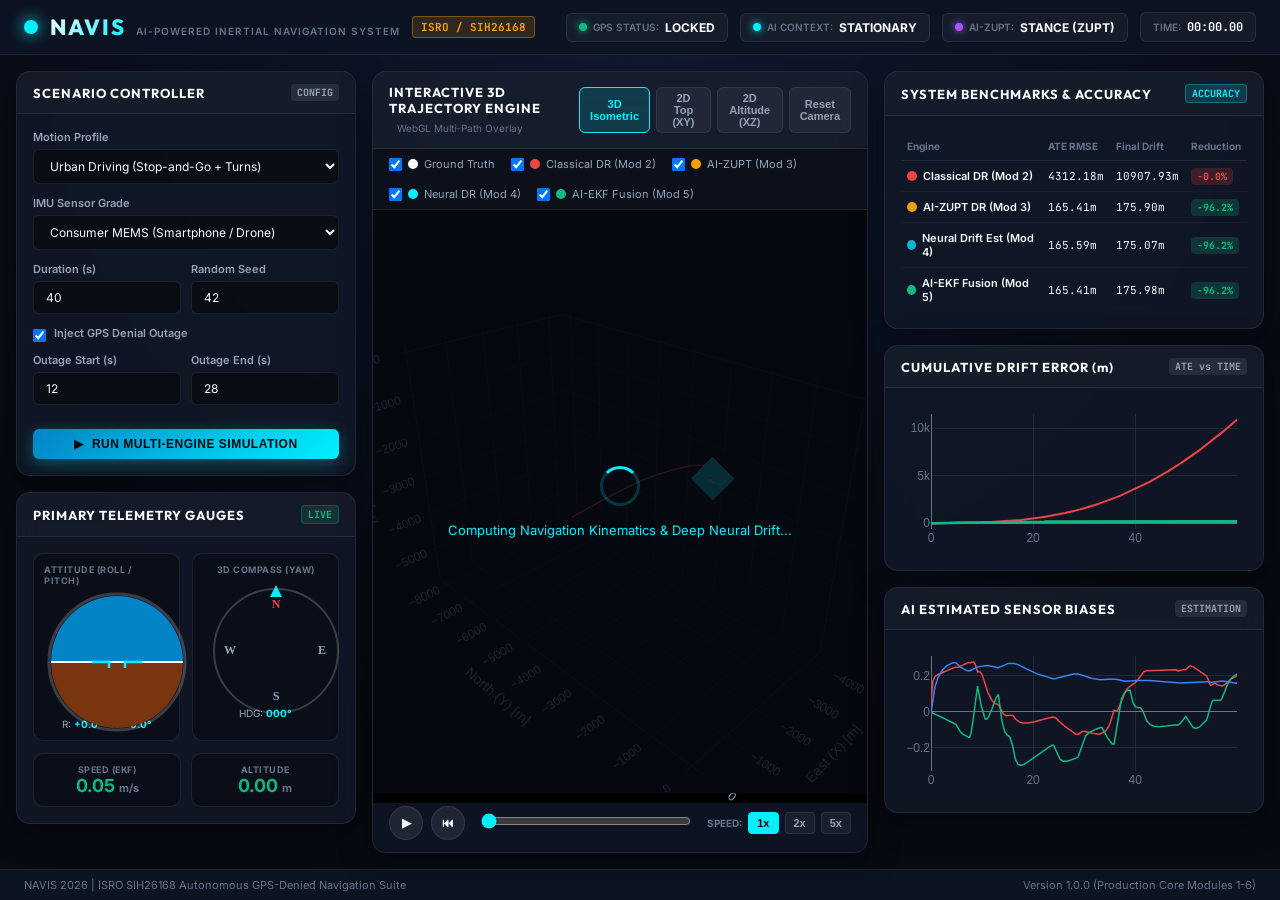
==== commit efff7bbb: "feat(dashboard): Enhance 3D marker visibility, auto-restart playback, and smooth telemetry interpola" ====
--- a/reports/navis_interactive_report.html
+++ b/reports/navis_interactive_report.html
@@ -95,6 +95,7 @@
     letter-spacing: 2px;
     background: linear-gradient(135deg, #ffffff 0%, var(--accent-cyan) 100%);
     -webkit-background-clip: text;
+    background-clip: text;
     -webkit-text-fill-color: transparent;
 }
 
@@ -984,21 +985,21 @@
         if (window.__PRELOADED_NAVIS_DATA__) {
             console.log('[NAVIS] Loading embedded preloaded dataset...');
             loadSimulationData(window.__PRELOADED_NAVIS_DATA__);
-        } else {
-            console.log('[NAVIS] Fetching initial sample simulation...');
-            try {
-                const response = await fetch('/api/sample');
-                if (response.ok) {
-                    const data = await response.json();
-                    loadSimulationData(data);
-                } else {
-                    console.warn('[NAVIS] Sample endpoint failed, running fallback simulation.');
-                    runSimulation();
-                }
-            } catch (err) {
-                console.warn('[NAVIS] Server offline or fetch error, running simulation request.');
-                runSimulation();
+            return;
+        }
+
+        console.log('[NAVIS] Fetching initial sample simulation...');
+        try {
+            const response = await fetch('/api/sample', { cache: 'no-cache' });
+            if (response.ok) {
+                const data = await response.json();
+                loadSimulationData(data);
+            } else {
+                elements.loadingSpinner.classList.add('hidden');
             }
+        } catch (err) {
+            console.warn('[NAVIS] Initial sample load waiting for server:', err);
+            elements.loadingSpinner.classList.add('hidden');
         }
     }
 
@@ -1080,12 +1081,10 @@
                 loadSimulationData(data);
             } else {
                 const errData = await res.json().catch(() => ({}));
-                console.error('[NAVIS] Backend error:', errData);
-                alert(`Simulation failed: ${errData.error || 'Server error'}`);
+                console.error('[NAVIS] Simulation backend error:', errData);
             }
         } catch (err) {
             console.error('[NAVIS] Simulation network error:', err);
-            alert('Failed to connect to simulation backend. Make sure the server is running:\npython -m src.dashboard.server --port 8000');
         } finally {
             elements.loadingSpinner.classList.add('hidden');
             elements.runSimBtn.disabled = false;
@@ -1178,7 +1177,7 @@
                 x: [tr.ai_ekf.x[0]],
                 y: [tr.ai_ekf.y[0]],
                 z: [tr.ai_ekf.z[0]],
-                marker: { color: '#00f0ff', size: 8, symbol: 'diamond' },
+                marker: { color: '#00f0ff', size: 14, symbol: 'diamond', line: { color: '#ffffff', width: 2 } },
                 showlegend: false,
             }
         ];
@@ -1241,6 +1240,10 @@
 
     function play() {
         if (!AppState.data) return;
+        const N = AppState.data.timestamps.length;
+        if (AppState.currentIndex >= N - 1) {
+            AppState.currentIndex = 0;
+        }
         AppState.isPlaying = true;
         elements.btnPlayPause.innerHTML = '&#10074;&#10074;';
         AppState.lastFrameTime = performance.now();
@@ -1276,11 +1279,13 @@
         const delta = (timestamp - AppState.lastFrameTime) / 1000.0;
         AppState.lastFrameTime = timestamp;
 
-        const dt = AppState.data.metadata.dt || 0.02;
-        const stepsToAdvance = (delta * AppState.playbackSpeed) / dt;
+        const d = AppState.data;
+        const N = d.timestamps.length;
+        const totalDuration = (d.timestamps[N - 1] - d.timestamps[0]) || 40.0;
+        const effectiveDt = totalDuration / Math.max(1, N - 1);
+        const stepsToAdvance = (delta * AppState.playbackSpeed) / effectiveDt;
 
         AppState.currentIndex += stepsToAdvance;
-        const N = AppState.data.timestamps.length;
 
         if (AppState.currentIndex >= N - 1) {
             AppState.currentIndex = N - 1;
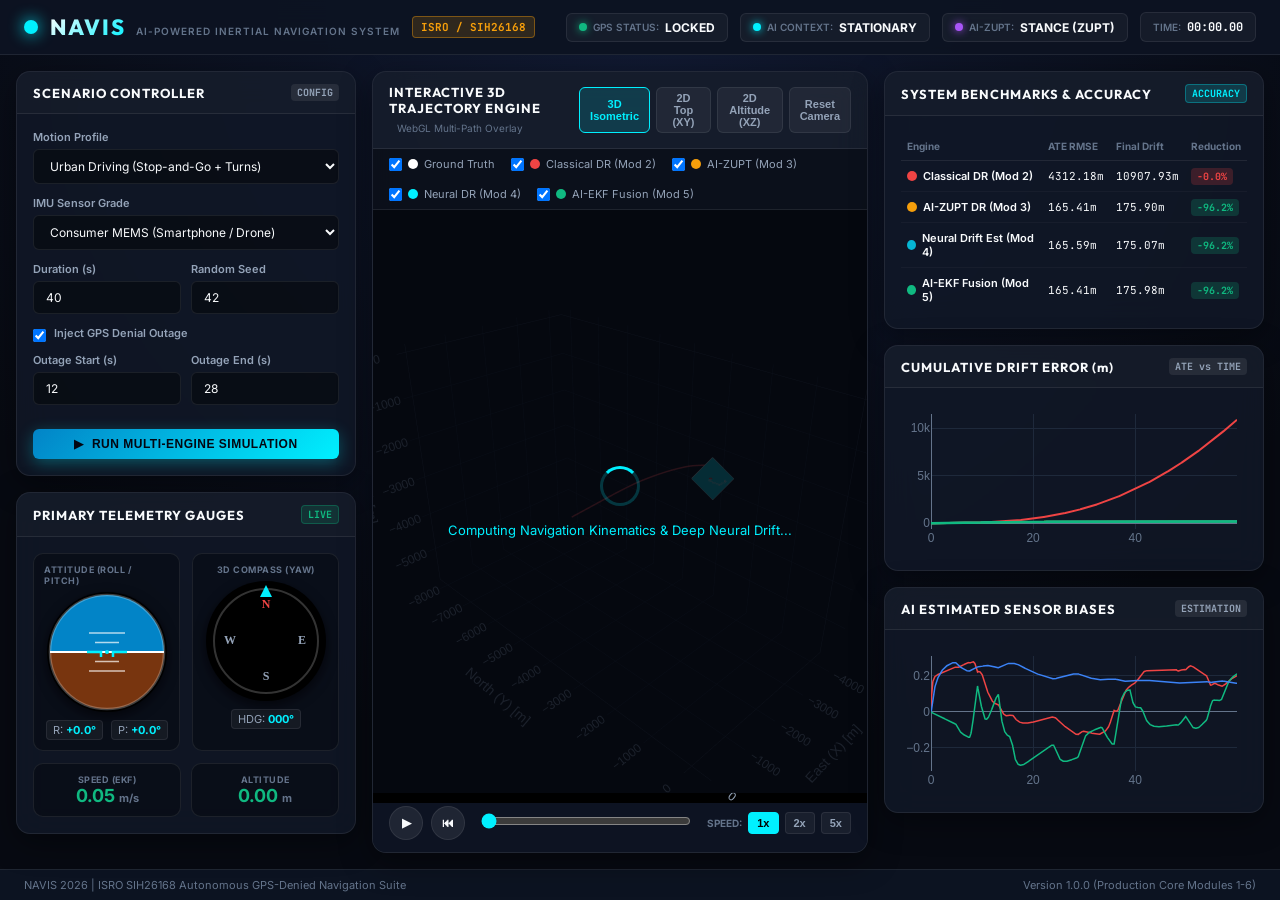
==== commit e090dab5: "fix(dashboard): Fix artificial horizon canvas clipping, add pitch ladder, and eliminate text overlap" ====
--- a/reports/navis_interactive_report.html
+++ b/reports/navis_interactive_report.html
@@ -364,14 +364,32 @@
     width: 120px;
     height: 120px;
     position: relative;
+    overflow: hidden;
+    border-radius: 50%;
+    background: #000000;
+    box-shadow: 0 4px 12px rgba(0, 0, 0, 0.6);
+}
+
+.canvas-container canvas {
+    width: 120px;
+    height: 120px;
+    display: block;
 }
 
 .inst-readout {
-    margin-top: 6px;
-    font-size: 10px;
-    display: flex;
+    margin-top: 8px;
+    font-size: 11px;
+    display: flex;
+    justify-content: center;
     gap: 8px;
     color: var(--text-secondary);
+}
+
+.inst-readout span {
+    background: rgba(255, 255, 255, 0.05);
+    border: 1px solid var(--panel-border);
+    padding: 2px 6px;
+    border-radius: 4px;
 }
 
 .inst-readout b {
@@ -768,7 +786,7 @@
                     <div class="instrument-box">
                         <span class="inst-label">ATTITUDE (ROLL / PITCH)</span>
                         <div class="canvas-container">
-                            <canvas id="horizon-canvas" width="140" height="140"></canvas>
+                            <canvas id="horizon-canvas" width="120" height="120"></canvas>
                         </div>
                         <div class="inst-readout mono">
                             <span>R: <b id="roll-val">0.0°</b></span>
@@ -780,7 +798,7 @@
                     <div class="instrument-box">
                         <span class="inst-label">3D COMPASS (YAW)</span>
                         <div class="canvas-container">
-                            <canvas id="compass-canvas" width="140" height="140"></canvas>
+                            <canvas id="compass-canvas" width="120" height="120"></canvas>
                         </div>
                         <div class="inst-readout mono">
                             <span>HDG: <b id="yaw-val">000°</b></span>
@@ -1370,13 +1388,14 @@
         const h = elements.horizonCanvas.height;
         const cx = w / 2;
         const cy = h / 2;
+        const r = cx - 3;
 
         ctxHorizon.clearRect(0, 0, w, h);
         ctxHorizon.save();
 
-        // Clip circular dial
+        // Clip circular dial to prevent any pixel leakage
         ctxHorizon.beginPath();
-        ctxHorizon.arc(cx, cy, cx - 4, 0, Math.PI * 2);
+        ctxHorizon.arc(cx, cy, r, 0, Math.PI * 2);
         ctxHorizon.clip();
 
         // Rotate for roll
@@ -1384,23 +1403,35 @@
         ctxHorizon.rotate((rollDeg * Math.PI) / 180);
 
         // Pitch displacement
-        const pitchOffset = (pitchDeg / 90) * (h / 2);
+        const pitchOffset = (pitchDeg / 90) * (r * 1.5);
 
         // Sky (blue/cyan)
         ctxHorizon.fillStyle = '#0284c7';
-        ctxHorizon.fillRect(-w, -h + pitchOffset, w * 2, h);
+        ctxHorizon.fillRect(-w * 2, -h * 2 + pitchOffset, w * 4, h * 2);
 
         // Ground (brown/dark)
         ctxHorizon.fillStyle = '#78350f';
-        ctxHorizon.fillRect(-w, pitchOffset, w * 2, h);
+        ctxHorizon.fillRect(-w * 2, pitchOffset, w * 4, h * 2);
 
         // Horizon Line
         ctxHorizon.strokeStyle = '#ffffff';
         ctxHorizon.lineWidth = 2;
         ctxHorizon.beginPath();
-        ctxHorizon.moveTo(-w, pitchOffset);
-        ctxHorizon.lineTo(w, pitchOffset);
+        ctxHorizon.moveTo(-w * 2, pitchOffset);
+        ctxHorizon.lineTo(w * 2, pitchOffset);
         ctxHorizon.stroke();
+
+        // Pitch Ladder Lines (+-10, +-20 deg)
+        ctxHorizon.strokeStyle = 'rgba(255, 255, 255, 0.7)';
+        ctxHorizon.lineWidth = 1.5;
+        for (let p of [-20, -10, 10, 20]) {
+            const py = pitchOffset - (p / 90) * (r * 1.5);
+            const lineHalfW = (Math.abs(p) === 10) ? 12 : 18;
+            ctxHorizon.beginPath();
+            ctxHorizon.moveTo(-lineHalfW, py);
+            ctxHorizon.lineTo(lineHalfW, py);
+            ctxHorizon.stroke();
+        }
 
         ctxHorizon.restore();
 
@@ -1408,19 +1439,25 @@
         ctxHorizon.strokeStyle = '#00f0ff';
         ctxHorizon.lineWidth = 2.5;
         ctxHorizon.beginPath();
-        ctxHorizon.moveTo(cx - 25, cy);
-        ctxHorizon.lineTo(cx - 8, cy);
-        ctxHorizon.lineTo(cx - 8, cy + 6);
-        ctxHorizon.moveTo(cx + 8, cy + 6);
-        ctxHorizon.lineTo(cx + 8, cy);
-        ctxHorizon.lineTo(cx + 25, cy);
+        ctxHorizon.moveTo(cx - 20, cy);
+        ctxHorizon.lineTo(cx - 6, cy);
+        ctxHorizon.lineTo(cx - 6, cy + 5);
+        ctxHorizon.moveTo(cx + 6, cy + 5);
+        ctxHorizon.lineTo(cx + 6, cy);
+        ctxHorizon.lineTo(cx + 20, cy);
         ctxHorizon.stroke();
 
+        // Center dot
+        ctxHorizon.fillStyle = '#00f0ff';
+        ctxHorizon.beginPath();
+        ctxHorizon.arc(cx, cy, 2, 0, Math.PI * 2);
+        ctxHorizon.fill();
+
         // Outer Bezel
-        ctxHorizon.strokeStyle = 'rgba(255, 255, 255, 0.2)';
-        ctxHorizon.lineWidth = 3;
+        ctxHorizon.strokeStyle = 'rgba(255, 255, 255, 0.25)';
+        ctxHorizon.lineWidth = 2.5;
         ctxHorizon.beginPath();
-        ctxHorizon.arc(cx, cy, cx - 2, 0, Math.PI * 2);
+        ctxHorizon.arc(cx, cy, r, 0, Math.PI * 2);
         ctxHorizon.stroke();
     }
 
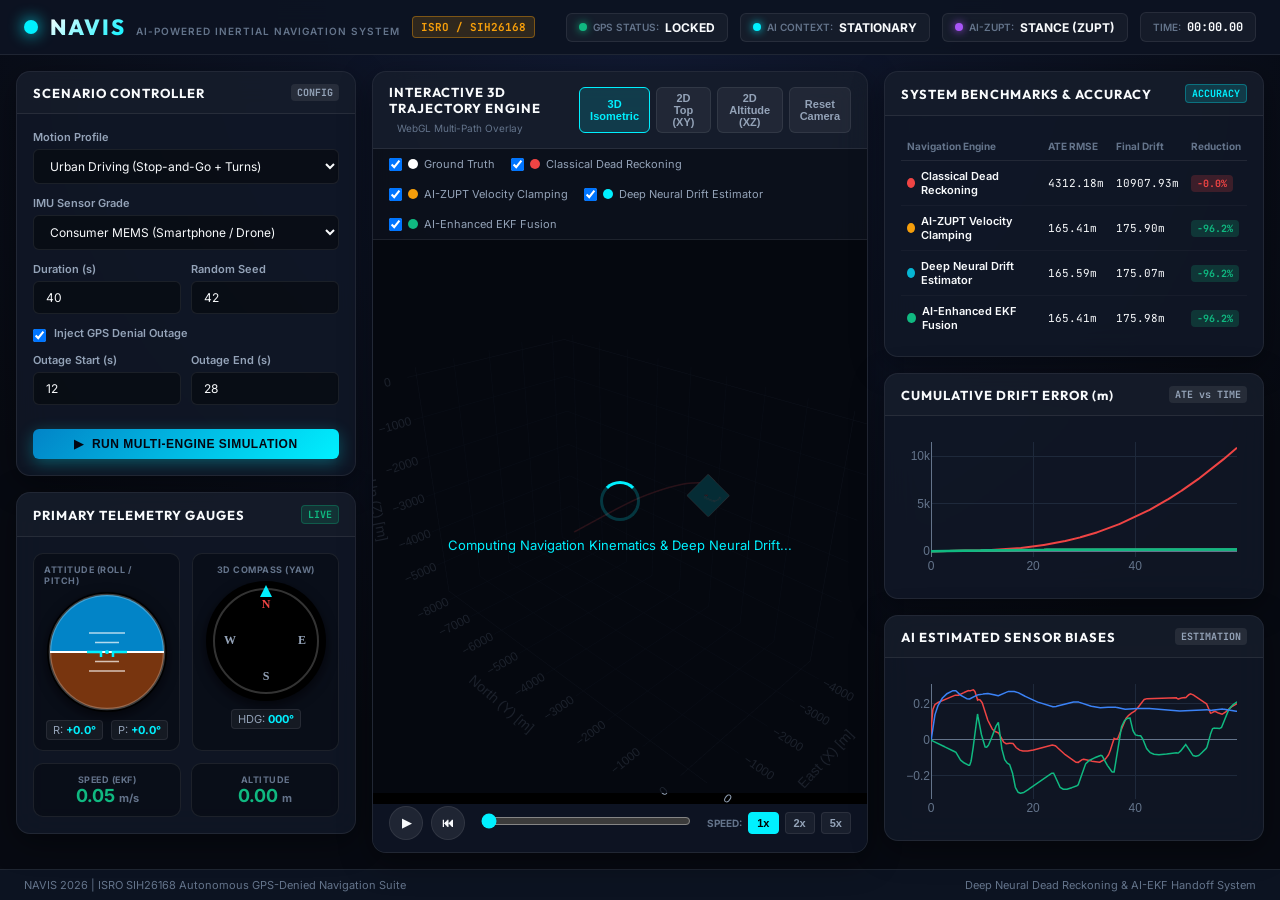
==== commit 3c08bbb6: "feat(dashboard): Use clean professional engineering titles and remove internal module tags" ====
--- a/reports/navis_interactive_report.html
+++ b/reports/navis_interactive_report.html
@@ -840,10 +840,10 @@
                 <!-- Trace Visibility Legend Controls -->
                 <div class="trace-legend-bar">
                     <label class="legend-item"><input type="checkbox" id="trace-gt" checked><span class="dot white"></span> Ground Truth</label>
-                    <label class="legend-item"><input type="checkbox" id="trace-mod2" checked><span class="dot red"></span> Classical DR (Mod 2)</label>
-                    <label class="legend-item"><input type="checkbox" id="trace-mod3" checked><span class="dot amber"></span> AI-ZUPT (Mod 3)</label>
-                    <label class="legend-item"><input type="checkbox" id="trace-mod4" checked><span class="dot cyan"></span> Neural DR (Mod 4)</label>
-                    <label class="legend-item"><input type="checkbox" id="trace-mod5" checked><span class="dot green"></span> AI-EKF Fusion (Mod 5)</label>
+                    <label class="legend-item"><input type="checkbox" id="trace-mod2" checked><span class="dot red"></span> Classical Dead Reckoning</label>
+                    <label class="legend-item"><input type="checkbox" id="trace-mod3" checked><span class="dot amber"></span> AI-ZUPT Velocity Clamping</label>
+                    <label class="legend-item"><input type="checkbox" id="trace-mod4" checked><span class="dot cyan"></span> Deep Neural Drift Estimator</label>
+                    <label class="legend-item"><input type="checkbox" id="trace-mod5" checked><span class="dot green"></span> AI-Enhanced EKF Fusion</label>
                 </div>
 
                 <!-- 3D Plotly Canvas Container -->
@@ -888,7 +888,7 @@
                         <table class="benchmark-table" id="benchmark-table">
                             <thead>
                                 <tr>
-                                    <th>Engine</th>
+                                    <th>Navigation Engine</th>
                                     <th>ATE RMSE</th>
                                     <th>Final Drift</th>
                                     <th>Reduction</th>
@@ -929,12 +929,12 @@
 
     <footer class="app-footer">
         <span>NAVIS 2026 | ISRO SIH26168 Autonomous GPS-Denied Navigation Suite</span>
-        <span>Version 1.0.0 (Production Core Modules 1-6)</span>
+        <span>Deep Neural Dead Reckoning & AI-EKF Handoff System</span>
     </footer>
 
     
     <script>
-        window.__PRELOADED_NAVIS_DATA__ = {"metadata": {"profile": "urban_driving", "duration": 60.0, "dt": 0.02, "imu_grade": "consumer", "gps_outage": [20.0, 45.0], "total_samples": 1500}, "scorecards": [{"name": "Classical DR (Mod 2)", "ate_rmse": 4312.175, "final_err": 10907.928, "drift_pct": 2404.75, "drift_rate_mps": 181.859, "color": "#ef4444", "reduction_pct": 0.0}, {"name": "AI-ZUPT DR (Mod 3)", "ate_rmse": 165.411, "final_err": 175.901, "drift_pct": 38.78, "drift_rate_mps": 2.933, "color": "#f59e0b", "reduction_pct": 96.16}, {"name": "Neural Drift Est (Mod 4)", "ate_rmse": 165.59, "final_err": 175.072, "drift_pct": 38.6, "drift_rate_mps": 2.919, "color": "#06b6d4", "reduction_pct": 96.16}, {"name": "AI-EKF Fusion (Mod 5)", "ate_rmse": 165.405, "final_err": 175.982, "drift_pct": 38.8, "drift_rate_mps": 2.934, "color": "#10b981", "reduction_pct": 96.16}], "timestamps": [0.0, 0.04, 0.08, 0.12, 0.16, 0.2, 0.24, 0.28, 0.32, 0.36, 0.4, 0.44, 0.48, 0.52, 0.56, 0.6, 0.64, 0.68, 0.72, 0.76, 0.8, 0.84, 0.88, 0.92, 0.96, 1.0, 1.04, 1.08, 1.12, 1.16, 1.2, 1.24, 1.28, 1.32, 1.36, 1.4000000000000001, 1.44, 1.48, 1.52, 1.56, 1.6, 1.6400000000000001, 1.68, 1.72, 1.76, 1.8, 1.84, 1.8800000000000001, 1.92, 1.96, 2.0, 2.04, 2.08, 2.12, 2.16, 2.2, 2.24, 2.2800000000000002, 2.32, 2.36, 2.4, 2.44, 2.48, 2.52, 2.56, 2.6, 2.64, 2.68, 2.72, 2.7600000000000002, 2.8000000000000003, 2.84, 2.88, 2.92, 2.96, 3.0, 3.04, 3.08, 3.12, 3.16, 3.2, 3.24, 3.2800000000000002, 3.3200000000000003, 3.36, 3.4, 3.44, 3.48, 3.52, 3.56, 3.6, 3.64, 3.68, 3.72, 3.7600000000000002, 3.8000000000000003, 3.84, 3.88, 3.92, 3.96, 4.0, 4.04, 4.08, 4.12, 4.16, 4.2, 4.24, 4.28, 4.32, 4.36, 4.4, 4.44, 4.48, 4.5200000000000005, 4.5600000000000005, 4.6000000000000005, 4.64, 4.68, 4.72, 4.76, 4.8, 4.84, 4.88, 4.92, 4.96, 5.0, 5.04, 5.08, 5.12, 5.16, 5.2, 5.24, 5.28, 5.32, 5.36, 5.4, 5.44, 5.48, 5.5200000000000005, 5.5600000000000005, 5.6000000000000005, 5.64, 5.68, 5.72, 5.76, 5.8, 5.84, 5.88, 5.92, 5.96, 6.0, 6.04, 6.08, 6.12, 6.16, 6.2, 6.24, 6.28, 6.32, 6.36, 6.4, 6.44, 6.48, 6.5200000000000005, 6.5600000000000005, 6.6000000000000005, 6.640000000000001, 6.68, 6.72, 6.76, 6.8, 6.84, 6.88, 6.92, 6.96, 7.0, 7.04, 7.08, 7.12, 7.16, 7.2, 7.24, 7.28, 7.32, 7.36, 7.4, 7.44, 7.48, 7.5200000000000005, 7.5600000000000005, 7.6000000000000005, 7.640000000000001, 7.68, 7.72, 7.76, 7.8, 7.84, 7.88, 7.92, 7.96, 8.0, 8.040000000000001, 8.08, 8.120000000000001, 8.16, 8.2, 8.24, 8.28, 8.32, 8.36, 8.4, 8.44, 8.48, 8.52, 8.56, 8.6, 8.64, 8.68, 8.72, 8.76, 8.8, 8.84, 8.88, 8.92, 8.96, 9.0, 9.040000000000001, 9.08, 9.120000000000001, 9.16, 9.200000000000001, 9.24, 9.28, 9.32, 9.36, 9.4, 9.44, 9.48, 9.52, 9.56, 9.6, 9.64, 9.68, 9.72, 9.76, 9.8, 9.84, 9.88, 9.92, 9.96, 10.0, 10.040000000000001, 10.08, 10.120000000000001, 10.16, 10.200000000000001, 10.24, 10.28, 10.32, 10.36, 10.4, 10.44, 10.48, 10.52, 10.56, 10.6, 10.64, 10.68, 10.72, 10.76, 10.8, 10.84, 10.88, 10.92, 10.96, 11.0, 11.040000000000001, 11.08, 11.120000000000001, 11.16, 11.200000000000001, 11.24, 11.28, 11.32, 11.36, 11.4, 11.44, 11.48, 11.52, 11.56, 11.6, 11.64, 11.68, 11.72, 11.76, 11.8, 11.84, 11.88, 11.92, 11.96, 12.0, 12.040000000000001, 12.08, 12.120000000000001, 12.16, 12.200000000000001, 12.24, 12.280000000000001, 12.32, 12.36, 12.4, 12.44, 12.48, 12.52, 12.56, 12.6, 12.64, 12.68, 12.72, 12.76, 12.8, 12.84, 12.88, 12.92, 12.96, 13.0, 13.040000000000001, 13.08, 13.120000000000001, 13.16, 13.200000000000001, 13.24, 13.280000000000001, 13.32, 13.36, 13.4, 13.44, 13.48, 13.52, 13.56, 13.6, 13.64, 13.68, 13.72, 13.76, 13.8, 13.84, 13.88, 13.92, 13.96, 14.0, 14.040000000000001, 14.08, 14.120000000000001, 14.16, 14.200000000000001, 14.24, 14.280000000000001, 14.32, 14.36, 14.4, 14.44, 14.48, 14.52, 14.56, 14.6, 14.64, 14.68, 14.72, 14.76, 14.8, 14.84, 14.88, 14.92, 14.96, 15.0, 15.040000000000001, 15.08, 15.120000000000001, 15.16, 15.200000000000001, 15.24, 15.280000000000001, 15.32, 15.36, 15.4, 15.44, 15.48, 15.52, 15.56, 15.6, 15.64, 15.68, 15.72, 15.76, 15.8, 15.84, 15.88, 15.92, 15.96, 16.0, 16.04, 16.080000000000002, 16.12, 16.16, 16.2, 16.240000000000002, 16.28, 16.32, 16.36, 16.4, 16.44, 16.48, 16.52, 16.56, 16.6, 16.64, 16.68, 16.72, 16.76, 16.8, 16.84, 16.88, 16.92, 16.96, 17.0, 17.04, 17.080000000000002, 17.12, 17.16, 17.2, 17.240000000000002, 17.28, 17.32, 17.36, 17.400000000000002, 17.44, 17.48, 17.52, 17.56, 17.6, 17.64, 17.68, 17.72, 17.76, 17.8, 17.84, 17.88, 17.92, 17.96, 18.0, 18.04, 18.080000000000002, 18.12, 18.16, 18.2, 18.240000000000002, 18.28, 18.32, 18.36, 18.400000000000002, 18.44, 18.48, 18.52, 18.56, 18.6, 18.64, 18.68, 18.72, 18.76, 18.8, 18.84, 18.88, 18.92, 18.96, 19.0, 19.04, 19.080000000000002, 19.12, 19.16, 19.2, 19.240000000000002, 19.28, 19.32, 19.36, 19.400000000000002, 19.44, 19.48, 19.52, 19.56, 19.6, 19.64, 19.68, 19.72, 19.76, 19.8, 19.84, 19.88, 19.92, 19.96, 20.0, 20.04, 20.080000000000002, 20.12, 20.16, 20.2, 20.240000000000002, 20.28, 20.32, 20.36, 20.400000000000002, 20.44, 20.48, 20.52, 20.56, 20.6, 20.64, 20.68, 20.72, 20.76, 20.8, 20.84, 20.88, 20.92, 20.96, 21.0, 21.04, 21.080000000000002, 21.12, 21.16, 21.2, 21.240000000000002, 21.28, 21.32, 21.36, 21.400000000000002, 21.44, 21.48, 21.52, 21.56, 21.6, 21.64, 21.68, 21.72, 21.76, 21.8, 21.84, 21.88, 21.92, 21.96, 22.0, 22.04, 22.080000000000002, 22.12, 22.16, 22.2, 22.240000000000002, 22.28, 22.32, 22.36, 22.400000000000002, 22.44, 22.48, 22.52, 22.56, 22.6, 22.64, 22.68, 22.72, 22.76, 22.8, 22.84, 22.88, 22.92, 22.96, 23.0, 23.04, 23.080000000000002, 23.12, 23.16, 23.2, 23.240000000000002, 23.28, 23.32, 23.36, 23.400000000000002, 23.44, 23.48, 23.52, 23.56, 23.6, 23.64, 23.68, 23.72, 23.76, 23.8, 23.84, 23.88, 23.92, 23.96, 24.0, 24.04, 24.080000000000002, 24.12, 24.16, 24.2, 24.240000000000002, 24.28, 24.32, 24.36, 24.400000000000002, 24.44, 24.48, 24.52, 24.560000000000002, 24.6, 24.64, 24.68, 24.72, 24.76, 24.8, 24.84, 24.88, 24.92, 24.96, 25.0, 25.04, 25.080000000000002, 25.12, 25.16, 25.2, 25.240000000000002, 25.28, 25.32, 25.36, 25.400000000000002, 25.44, 25.48, 25.52, 25.560000000000002, 25.6, 25.64, 25.68, 25.72, 25.76, 25.8, 25.84, 25.88, 25.92, 25.96, 26.0, 26.04, 26.080000000000002, 26.12, 26.16, 26.2, 26.240000000000002, 26.28, 26.32, 26.36, 26.400000000000002, 26.44, 26.48, 26.52, 26.560000000000002, 26.6, 26.64, 26.68, 26.72, 26.76, 26.8, 26.84, 26.88, 26.92, 26.96, 27.0, 27.04, 27.080000000000002, 27.12, 27.16, 27.2, 27.240000000000002, 27.28, 27.32, 27.36, 27.400000000000002, 27.44, 27.48, 27.52, 27.560000000000002, 27.6, 27.64, 27.68, 27.72, 27.76, 27.8, 27.84, 27.88, 27.92, 27.96, 28.0, 28.04, 28.080000000000002, 28.12, 28.16, 28.2, 28.240000000000002, 28.28, 28.32, 28.36, 28.400000000000002, 28.44, 28.48, 28.52, 28.560000000000002, 28.6, 28.64, 28.68, 28.72, 28.76, 28.8, 28.84, 28.88, 28.92, 28.96, 29.0, 29.04, 29.080000000000002, 29.12, 29.16, 29.2, 29.240000000000002, 29.28, 29.32, 29.36, 29.400000000000002, 29.44, 29.48, 29.52, 29.560000000000002, 29.6, 29.64, 29.68, 29.72, 29.76, 29.8, 29.84, 29.88, 29.92, 29.96, 30.0, 30.04, 30.080000000000002, 30.12, 30.16, 30.2, 30.240000000000002, 30.28, 30.32, 30.36, 30.400000000000002, 30.44, 30.48, 30.52, 30.560000000000002, 30.6, 30.64, 30.68, 30.72, 30.76, 30.8, 30.84, 30.88, 30.92, 30.96, 31.0, 31.04, 31.080000000000002, 31.12, 31.16, 31.2, 31.240000000000002, 31.28, 31.32, 31.36, 31.400000000000002, 31.44, 31.48, 31.52, 31.560000000000002, 31.6, 31.64, 31.68, 31.720000000000002, 31.76, 31.8, 31.84, 31.88, 31.92, 31.96, 32.0, 32.04, 32.08, 32.12, 32.160000000000004, 32.2, 32.24, 32.28, 32.32, 32.36, 32.4, 32.44, 32.480000000000004, 32.52, 32.56, 32.6, 32.64, 32.68, 32.72, 32.76, 32.8, 32.84, 32.88, 32.92, 32.96, 33.0, 33.04, 33.08, 33.12, 33.160000000000004, 33.2, 33.24, 33.28, 33.32, 33.36, 33.4, 33.44, 33.480000000000004, 33.52, 33.56, 33.6, 33.64, 33.68, 33.72, 33.76, 33.8, 33.84, 33.88, 33.92, 33.96, 34.0, 34.04, 34.08, 34.12, 34.160000000000004, 34.2, 34.24, 34.28, 34.32, 34.36, 34.4, 34.44, 34.480000000000004, 34.52, 34.56, 34.6, 34.64, 34.68, 34.72, 34.76, 34.800000000000004, 34.84, 34.88, 34.92, 34.96, 35.0, 35.04, 35.08, 35.12, 35.160000000000004, 35.2, 35.24, 35.28, 35.32, 35.36, 35.4, 35.44, 35.480000000000004, 35.52, 35.56, 35.6, 35.64, 35.68, 35.72, 35.76, 35.800000000000004, 35.84, 35.88, 35.92, 35.96, 36.0, 36.04, 36.08, 36.12, 36.160000000000004, 36.2, 36.24, 36.28, 36.32, 36.36, 36.4, 36.44, 36.480000000000004, 36.52, 36.56, 36.6, 36.64, 36.68, 36.72, 36.76, 36.800000000000004, 36.84, 36.88, 36.92, 36.96, 37.0, 37.04, 37.08, 37.12, 37.160000000000004, 37.2, 37.24, 37.28, 37.32, 37.36, 37.4, 37.44, 37.480000000000004, 37.52, 37.56, 37.6, 37.64, 37.68, 37.72, 37.76, 37.800000000000004, 37.84, 37.88, 37.92, 37.96, 38.0, 38.04, 38.08, 38.12, 38.160000000000004, 38.2, 38.24, 38.28, 38.32, 38.36, 38.4, 38.44, 38.480000000000004, 38.52, 38.56, 38.6, 38.64, 38.68, 38.72, 38.76, 38.800000000000004, 38.84, 38.88, 38.92, 38.96, 39.0, 39.04, 39.08, 39.12, 39.160000000000004, 39.2, 39.24, 39.28, 39.32, 39.36, 39.4, 39.44, 39.480000000000004, 39.52, 39.56, 39.6, 39.64, 39.68, 39.72, 39.76, 39.800000000000004, 39.84, 39.88, 39.92, 39.96, 40.0, 40.04, 40.08, 40.12, 40.160000000000004, 40.2, 40.24, 40.28, 40.32, 40.36, 40.4, 40.44, 40.480000000000004, 40.52, 40.56, 40.6, 40.64, 40.68, 40.72, 40.76, 40.800000000000004, 40.84, 40.88, 40.92, 40.96, 41.0, 41.04, 41.08, 41.12, 41.160000000000004, 41.2, 41.24, 41.28, 41.32, 41.36, 41.4, 41.44, 41.480000000000004, 41.52, 41.56, 41.6, 41.64, 41.68, 41.72, 41.76, 41.800000000000004, 41.84, 41.88, 41.92, 41.96, 42.0, 42.04, 42.08, 42.12, 42.160000000000004, 42.2, 42.24, 42.28, 42.32, 42.36, 42.4, 42.44, 42.480000000000004, 42.52, 42.56, 42.6, 42.64, 42.68, 42.72, 42.76, 42.800000000000004, 42.84, 42.88, 42.92, 42.96, 43.0, 43.04, 43.08, 43.12, 43.160000000000004, 43.2, 43.24, 43.28, 43.32, 43.36, 43.4, 43.44, 43.480000000000004, 43.52, 43.56, 43.6, 43.64, 43.68, 43.72, 43.76, 43.800000000000004, 43.84, 43.88, 43.92, 43.96, 44.0, 44.04, 44.08, 44.12, 44.160000000000004, 44.2, 44.24, 44.28, 44.32, 44.36, 44.4, 44.44, 44.480000000000004, 44.52, 44.56, 44.6, 44.64, 44.68, 44.72, 44.76, 44.800000000000004, 44.84, 44.88, 44.92, 44.96, 45.0, 45.04, 45.08, 45.12, 45.160000000000004, 45.2, 45.24, 45.28, 45.32, 45.36, 45.4, 45.44, 45.480000000000004, 45.52, 45.56, 45.6, 45.64, 45.68, 45.72, 45.76, 45.800000000000004, 45.84, 45.88, 45.92, 45.96, 46.0, 46.04, 46.08, 46.12, 46.160000000000004, 46.2, 46.24, 46.28, 46.32, 46.36, 46.4, 46.44, 46.480000000000004, 46.52, 46.56, 46.6, 46.64, 46.68, 46.72, 46.76, 46.800000000000004, 46.84, 46.88, 46.92, 46.96, 47.0, 47.04, 47.08, 47.12, 47.160000000000004, 47.2, 47.24, 47.28, 47.32, 47.36, 47.4, 47.44, 47.480000000000004, 47.52, 47.56, 47.6, 47.64, 47.68, 47.72, 47.76, 47.800000000000004, 47.84, 47.88, 47.92, 47.96, 48.0, 48.04, 48.08, 48.120000000000005, 48.160000000000004, 48.2, 48.24, 48.28, 48.32, 48.36, 48.4, 48.44, 48.480000000000004, 48.52, 48.56, 48.6, 48.64, 48.68, 48.72, 48.76, 48.800000000000004, 48.84, 48.88, 48.92, 48.96, 49.0, 49.04, 49.08, 49.120000000000005, 49.160000000000004, 49.2, 49.24, 49.28, 49.32, 49.36, 49.4, 49.44, 49.480000000000004, 49.52, 49.56, 49.6, 49.64, 49.68, 49.72, 49.76, 49.800000000000004, 49.84, 49.88, 49.92, 49.96, 50.0, 50.04, 50.08, 50.120000000000005, 50.160000000000004, 50.2, 50.24, 50.28, 50.32, 50.36, 50.4, 50.44, 50.480000000000004, 50.52, 50.56, 50.6, 50.64, 50.68, 50.72, 50.76, 50.800000000000004, 50.84, 50.88, 50.92, 50.96, 51.0, 51.04, 51.08, 51.120000000000005, 51.160000000000004, 51.2, 51.24, 51.28, 51.32, 51.36, 51.4, 51.44, 51.480000000000004, 51.52, 51.56, 51.6, 51.64, 51.68, 51.72, 51.76, 51.800000000000004, 51.84, 51.88, 51.92, 51.96, 52.0, 52.04, 52.08, 52.120000000000005, 52.160000000000004, 52.2, 52.24, 52.28, 52.32, 52.36, 52.4, 52.44, 52.480000000000004, 52.52, 52.56, 52.6, 52.64, 52.68, 52.72, 52.76, 52.800000000000004, 52.84, 52.88, 52.92, 52.96, 53.0, 53.04, 53.08, 53.120000000000005, 53.160000000000004, 53.2, 53.24, 53.28, 53.32, 53.36, 53.4, 53.44, 53.480000000000004, 53.52, 53.56, 53.6, 53.64, 53.68, 53.72, 53.76, 53.800000000000004, 53.84, 53.88, 53.92, 53.96, 54.0, 54.04, 54.08, 54.120000000000005, 54.160000000000004, 54.2, 54.24, 54.28, 54.32, 54.36, 54.4, 54.44, 54.480000000000004, 54.52, 54.56, 54.6, 54.64, 54.68, 54.72, 54.76, 54.800000000000004, 54.84, 54.88, 54.92, 54.96, 55.0, 55.04, 55.08, 55.120000000000005, 55.160000000000004, 55.2, 55.24, 55.28, 55.32, 55.36, 55.4, 55.44, 55.480000000000004, 55.52, 55.56, 55.6, 55.64, 55.68, 55.72, 55.76, 55.800000000000004, 55.84, 55.88, 55.92, 55.96, 56.0, 56.04, 56.08, 56.120000000000005, 56.160000000000004, 56.2, 56.24, 56.28, 56.32, 56.36, 56.4, 56.44, 56.480000000000004, 56.52, 56.56, 56.6, 56.64, 56.68, 56.72, 56.76, 56.800000000000004, 56.84, 56.88, 56.92, 56.96, 57.0, 57.04, 57.08, 57.120000000000005, 57.160000000000004, 57.2, 57.24, 57.28, 57.32, 57.36, 57.4, 57.44, 57.480000000000004, 57.52, 57.56, 57.6, 57.64, 57.68, 57.72, 57.76, 57.800000000000004, 57.84, 57.88, 57.92, 57.96, 58.0, 58.04, 58.08, 58.120000000000005, 58.160000000000004, 58.2, 58.24, 58.28, 58.32, 58.36, 58.4, 58.44, 58.480000000000004, 58.52, 58.56, 58.6, 58.64, 58.68, 58.72, 58.76, 58.800000000000004, 58.84, 58.88, 58.92, 58.96, 59.0, 59.04, 59.08, 59.120000000000005, 59.160000000000004, 59.2, 59.24, 59.28, 59.32, 59.36, 59.4, 59.44, 59.480000000000004, 59.52, 59.56, 59.6, 59.64, 59.68, 59.72, 59.76, 59.800000000000004, 59.84, 59.88, 59.92, 59.96], "trajectories": {"ground_truth": {"x": [0.001, 0.006, 0.015, 0.027999999999999997, 0.045, 0.06599999999999999, 0.09099999999999998, 0.11999999999999998, 0.153, 0.19000000000000003, 0.23100000000000004, 0.2760000000000001, 0.3250000000000001, 0.37800000000000017, 0.4350000000000002, 0.4960000000000003, 0.5610000000000003, 0.6300000000000003, 0.7030000000000004, 0.7800000000000005, 0.8610000000000005, 0.9460000000000006, 1.0350000000000006, 1.1280000000000006, 1.2250000000000005, 1.3260000000000005, 1.4310000000000005, 1.5400000000000005, 1.6530000000000005, 1.7700000000000005, 1.8910000000000005, 2.016, 2.145, 2.2779999999999996, 2.4149999999999996, 2.555999999999999, 2.700999999999999, 2.8499999999999988, 3.002999999999999, 3.1599999999999984, 3.3209999999999984, 3.485999999999998, 3.654999999999998, 3.8279999999999976, 4.004999999999997, 4.185999999999997, 4.370999999999997, 4.559999999999996, 4.752999999999996, 4.949999999999996, 5.150999999999995, 5.3559999999999945, 5.564999999999994, 5.777999999999994, 5.994999999999994, 6.215999999999993, 6.440999999999993, 6.669999999999992, 6.902999999999992, 7.139999999999991, 7.3809999999999905, 7.62599999999999, 7.874999999999989, 8.127999999999988, 8.384999999999987, 8.645999999999987, 8.910999999999985, 9.179999999999986, 9.452999999999985, 9.729999999999984, 10.010999999999983, 10.295999999999982, 10.584999999999981, 10.87799999999998, 11.17499999999998, 11.47599999999998, 11.78099999999998, 12.089999999999979, 12.402999999999977, 12.719999999999976, 13.040999999999976, 13.365999999999975, 13.694999999999974, 14.027999999999974, 14.364999999999974, 14.705999999999973, 15.050999999999974, 15.399999999999972, 15.752999999999972, 16.10999999999997, 16.47099999999997, 16.83599999999997, 17.20499999999997, 17.57799999999997, 17.95499999999997, 18.33599999999997, 18.72099999999997, 19.10999999999997, 19.50299999999997, 19.899999999999974, 20.300999999999974, 20.705999999999975, 21.114999999999977, 21.527999999999977, 21.94499999999998, 22.36599999999998, 22.79099999999998, 23.219999999999978, 23.652999999999977, 24.08999999999998, 24.530999999999977, 24.975999999999978, 25.42499999999998, 25.87799999999998, 26.33499999999998, 26.79599999999998, 27.26099999999998, 27.729999999999983, 28.202999999999985, 28.679999999999986, 29.159999999999982, 29.63999999999998, 30.119999999999976, 30.599999999999973, 31.07999999999997, 31.559999999999967, 32.039999999999964, 32.51999999999997, 32.99999999999997, 33.479999999999976, 33.95999999999998, 34.43999999999998, 34.91999999999999, 35.39999999999999, 35.879999999999995, 36.36, 36.84, 37.32000000000001, 37.80000000000001, 38.280000000000015, 38.76000000000002, 39.24000000000002, 39.72000000000003, 40.20000000000003, 40.680000000000035, 41.16000000000004, 41.64000000000004, 42.12000000000005, 42.60000000000005, 43.080000000000055, 43.56000000000006, 44.04000000000006, 44.52000000000007, 45.00000000000007, 45.480000000000075, 45.96000000000008, 46.44000000000008, 46.92000000000009, 47.40000000000009, 47.880000000000095, 48.3600000000001, 48.8400000000001, 49.32000000000011, 49.80000000000011, 50.280000000000115, 50.76000000000012, 51.24000000000012, 51.72000000000013, 52.20000000000013, 52.680000000000135, 53.16000000000014, 53.64000000000014, 54.12000000000015, 54.60000000000015, 55.080000000000155, 55.56000000000016, 56.04000000000016, 56.52000000000017, 57.00000000000017, 57.480000000000175, 57.958996723847314, 58.433954436054464, 58.90482214872378, 59.37155019959979, 59.83409025729894, 60.292395326297104, 60.74641975167443, 61.19611922361711, 61.6414507816756, 62.082372818778914, 62.518845085004614, 62.950828691104185, 63.378286111783474, 63.80118118873799, 64.21947913344277, 64.63314652969677, 65.04215133592147, 65.44646288721374, 65.84605189715282, 66.24089045936138, 66.63095204882076, 67.0162115229403, 67.39664512238097, 67.77223047163339, 68.14294657935028, 68.50877383843373, 68.86969402587738, 69.22569030236392, 69.57674721161791, 69.92285067951478, 70.2639880129458, 70.60014789843999, 70.9313204005429, 71.25749695995331, 71.57867039141782, 71.89483488138428, 72.20598598541463, 72.51212062535745, 72.8132370862814, 73.10933501316988, 73.40041540737774, 73.68648062285092, 73.96753436210986, 74.24358167199716, 74.51462893919106, 74.78068388548489, 75.04175556283414, 75.29785434817161, 75.54986571021504, 75.80040343709545, 76.04944005452778, 76.29694825284055, 76.54290088997065, 76.78727099443978, 77.0300317683122, 77.27115659013337, 77.51061901784936, 77.74839279170648, 77.98445183713093, 78.21877026758827, 78.45132238742205, 78.68208269467172, 78.91102588386914, 79.13812684881367, 79.3633606853253, 79.58670269397572, 79.80812838279684, 80.02761346996664, 80.24513388647193, 80.46066577874781, 80.67418551129347, 80.88566966926409, 81.09509506103855, 81.30243872076261, 81.50767791086744, 81.710790124563, 81.91175308830623, 82.11054476424347, 82.30714335262728, 82.50152729420698, 82.69367527259288, 82.88356621659383, 83.07117930252797, 83.25649395650618, 83.43948985668835, 83.62014693551188, 83.79844538189224, 83.97436564339553, 84.14788842838264, 84.31899470812478, 84.48766571889017, 84.65388296400175, 84.8176282158655, 84.97888351796928, 85.13763118685205, 85.29385381404299, 85.44753426797057, 85.59865569584119, 85.7472015254873, 85.89315546718471, 86.03650151543899, 86.17722395074055, 86.31530734128859, 86.45073654468325, 86.58349670958626, 86.71357327734944, 86.84095198361132, 86.96561885986134, 87.08756023497163, 87.20676273669626, 87.32321329313764, 87.43689913417997, 87.54780779288964, 87.65592710688242, 87.76124521965711, 87.86375058189586, 87.96343195273053, 88.06027840097552, 88.15427930632642, 88.24542436052465, 88.33370356848792, 88.41910724940624, 88.5016260378036, 88.58125088456495, 88.65797305792857, 88.73178414444355, 88.80267604989248, 88.87064100017905, 88.93567154218056, 88.99776054456525, 89.05690119857435, 89.11308701876868, 89.16631184373989, 89.21656983678615, 89.26385548655215, 89.30816360763355, 89.34948934114554, 89.38782815525578, 89.42317584568123, 89.45552853614932, 89.48488267882294, 89.51123505468958, 89.53458277391425, 89.55492327615643, 89.57225433085082, 89.586574037452, 89.59788082564275, 89.60617345550632, 89.61145101766243, 89.6137129333669, 89.6137129333669, 89.6137129333669, 89.6137129333669, 89.6137129333669, 89.6137129333669, 89.6137129333669, 89.6137129333669, 89.6137129333669, 89.6137129333669, 89.6137129333669, 89.6137129333669, 89.6137129333669, 89.6137129333669, 89.6137129333669, 89.6137129333669, 89.6137129333669, 89.6137129333669, 89.6137129333669, 89.6137129333669, 89.6137129333669, 89.6137129333669, 89.6137129333669, 89.6137129333669, 89.6137129333669, 89.6137129333669, 89.6137129333669, 89.6137129333669, 89.6137129333669, 89.6137129333669, 89.6137129333669, 89.6137129333669, 89.6137129333669, 89.6137129333669, 89.6137129333669, 89.6137129333669, 89.6137129333669, 89.6137129333669, 89.6137129333669, 89.6137129333669, 89.6137129333669, 89.6137129333669, 89.6137129333669, 89.6137129333669, 89.6137129333669, 89.6137129333669, 89.6137129333669, 89.6137129333669, 89.6137129333669, 89.6137129333669, 89.6137129333669, 89.6137129333669, 89.6137129333669, 89.6137129333669, 89.6137129333669, 89.6137129333669, 89.6137129333669, 89.6137129333669, 89.6137129333669, 89.6137129333669, 89.6137129333669, 89.6137129333669, 89.6137129333669, 89.6137129333669, 89.6137129333669, 89.6137129333669, 89.6137129333669, 89.6137129333669, 89.6137129333669, 89.6137129333669, 89.6137129333669, 89.6137129333669, 89.6137129333669, 89.6137129333669, 89.6137129333669, 89.6137129333669, 89.6137129333669, 89.6137129333669, 89.6137129333669, 89.6137129333669, 89.6137129333669, 89.6137129333669, 89.6137129333669, 89.6137129333669, 89.6137129333669, 89.6137129333669, 89.6137129333669, 89.6137129333669, 89.6137129333669, 89.6137129333669, 89.6137129333669, 89.6137129333669, 89.6137129333669, 89.6137129333669, 89.6137129333669, 89.6137129333669, 89.6137129333669, 89.6137129333669, 89.6137129333669, 89.6137129333669, 89.6137129333669, 89.6137129333669, 89.6137129333669, 89.6137129333669, 89.6137129333669, 89.6137129333669, 89.6137129333669, 89.6137129333669, 89.6137129333669, 89.6137129333669, 89.6137129333669, 89.6137129333669, 89.6137129333669, 89.6137129333669, 89.6137129333669, 89.6137129333669, 89.6137129333669, 89.6137129333669, 89.6137129333669, 89.6137129333669, 89.6137129333669, 89.6137129333669, 89.6137129333669, 89.6137129333669, 89.6137129333669, 89.6137129333669, 89.6137129333669, 89.6137129333669, 89.6137129333669, 89.6137129333669, 89.6137129333669, 89.6137129333669, 89.6137129333669, 89.6137129333669, 89.6137129333669, 89.6137129333669, 89.6137129333669, 89.6137129333669, 89.6137129333669, 89.6137129333669, 89.6137129333669, 89.6137129333669, 89.6137129333669, 89.6137129333669, 89.6137129333669, 89.6137129333669, 89.6137129333669, 89.6137129333669, 89.6137129333669, 89.6137129333669, 89.6137129333669, 89.6137129333669, 89.6137129333669, 89.6137129333669, 89.6137129333669, 89.6137129333669, 89.6137129333669, 89.6137129333669, 89.6137129333669, 89.6137129333669, 89.6137129333669, 89.6137129333669, 89.6137129333669, 89.6137129333669, 89.6137129333669, 89.6137129333669, 89.6137129333669, 89.6137129333669, 89.6137129333669, 89.6137129333669, 89.6137129333669, 89.6137129333669, 89.6137129333669, 89.6137129333669, 89.6137129333669, 89.6137129333669, 89.6137129333669, 89.6137129333669, 89.6137129333669, 89.6137129333669, 89.6137129333669, 89.6137129333669, 89.6137129333669, 89.6137129333669, 89.6137129333669, 89.6137129333669, 89.6137129333669, 89.6137129333669, 89.6137129333669, 89.6137129333669, 89.6137129333669, 89.6137129333669, 89.6137129333669, 89.6137129333669, 89.6137129333669, 89.6137129333669, 89.6137129333669, 89.6137129333669, 89.6137129333669, 89.6137129333669, 89.6137129333669, 89.6137129333669, 89.6137129333669, 89.6137129333669, 89.6137129333669, 89.6137129333669, 89.6137129333669, 89.6137129333669, 89.6137129333669, 89.6137129333669, 89.6137129333669, 89.6137129333669, 89.6137129333669, 89.6137129333669, 89.6137129333669, 89.6137129333669, 89.6137129333669, 89.6137129333669, 89.6137129333669, 89.6137129333669, 89.6137129333669, 89.6137129333669, 89.6137129333669, 89.6137129333669, 89.6137129333669, 89.6137129333669, 89.6137129333669, 89.6137129333669, 89.6137129333669, 89.6137129333669, 89.6137129333669, 89.6137129333669, 89.6137129333669, 89.6137129333669, 89.6137129333669, 89.6137129333669, 89.6137129333669, 89.6137129333669, 89.6137129333669, 89.6137129333669, 89.6137129333669, 89.6137129333669, 89.6137129333669, 89.6137129333669, 89.6137129333669, 89.6137129333669, 89.6137129333669, 89.6137129333669, 89.6137129333669, 89.6137129333669, 89.6137129333669, 89.6137129333669, 89.6137129333669, 89.6137129333669, 89.6137129333669, 89.6137129333669, 89.6137129333669, 89.6137129333669, 89.6137129333669, 89.6137129333669, 89.6137129333669, 89.6137129333669, 89.6137129333669, 89.6137129333669, 89.6137129333669, 89.6137129333669, 89.6137129333669, 89.6137129333669, 89.6137129333669, 89.6137129333669, 89.6137129333669, 89.6137129333669, 89.6137129333669, 89.6137129333669, 89.6137129333669, 89.6137129333669, 89.6137129333669, 89.6137129333669, 89.6137129333669, 89.6137129333669, 89.6137129333669, 89.6137129333669, 89.6137129333669, 89.6137129333669, 89.6137129333669, 89.6137129333669, 89.6137129333669, 89.6137129333669, 89.6137129333669, 89.6137129333669, 89.6137129333669, 89.6137129333669, 89.6137129333669, 89.6137129333669, 89.6137129333669, 89.6137129333669, 89.6137129333669, 89.6137129333669, 89.6137129333669, 89.6137129333669, 89.6137129333669, 89.6137129333669, 89.6137129333669, 89.6137129333669, 89.6137129333669, 89.6137129333669, 89.6137129333669, 89.6137129333669, 89.6137129333669, 89.6137129333669, 89.6137129333669, 89.6137129333669, 89.6137129333669, 89.6137129333669, 89.6137129333669, 89.6137129333669, 89.6137129333669, 89.6137129333669, 89.6137129333669, 89.6137129333669, 89.6137129333669, 89.6137129333669, 89.6137129333669, 89.6137129333669, 89.6137129333669, 89.6137129333669, 89.6137129333669, 89.6137129333669, 89.6137129333669, 89.6137129333669, 89.6137129333669, 89.6137129333669, 89.6137129333669, 89.6137129333669, 89.6137129333669, 89.6137129333669, 89.6137129333669, 89.6137129333669, 89.6137129333669, 89.6137129333669, 89.6137129333669, 89.6137129333669, 89.6137129333669, 89.6137129333669, 89.6137129333669, 89.6137129333669, 89.6137129333669, 89.6137129333669, 89.6137129333669, 89.6137129333669, 89.6137129333669, 89.6137129333669, 89.6137129333669, 89.6137129333669, 89.6137129333669, 89.6137129333669, 89.6137129333669, 89.6137129333669, 89.6137129333669, 89.6137129333669, 89.6137129333669, 89.6137129333669, 89.6137129333669, 89.6137129333669, 89.6137129333669, 89.6137129333669, 89.6137129333669, 89.6137129333669, 89.6137129333669, 89.6137129333669, 89.6137129333669, 89.6137129333669, 89.6137129333669, 89.6137129333669, 89.6137129333669, 89.6137129333669, 89.6137129333669, 89.6137129333669, 89.6137129333669, 89.6137129333669, 89.6137129333669, 89.6137129333669, 89.6137129333669, 89.6137129333669, 89.6137129333669, 89.6137129333669, 89.6137129333669, 89.6137129333669, 89.6137129333669, 89.6137129333669, 89.6137129333669, 89.6137129333669, 89.6137129333669, 89.6137129333669, 89.6137129333669, 89.6137129333669, 89.6137129333669, 89.6137129333669, 89.6137129333669, 89.6137129333669, 89.6137129333669, 89.6137129333669, 89.6137129333669, 89.6137129333669, 89.6137129333669, 89.6137129333669, 89.6137129333669, 89.6137129333669, 89.6137129333669, 89.6137129333669, 89.6137129333669, 89.6137129333669, 89.6137129333669, 89.6137129333669, 89.6137129333669, 89.6137129333669, 89.6137129333669, 89.6137129333669, 89.6137129333669, 89.6137129333669, 89.6137129333669, 89.6137129333669, 89.6137129333669, 89.6137129333669, 89.6137129333669, 89.6137129333669, 89.6137129333669, 89.6137129333669, 89.6137129333669, 89.6137129333669, 89.6137129333669, 89.6137129333669, 89.6137129333669, 89.6137129333669, 89.6137129333669, 89.6137129333669, 89.6137129333669, 89.6137129333669, 89.6137129333669, 89.6137129333669, 89.6137129333669, 89.6137129333669, 89.6137129333669, 89.6137129333669, 89.6137129333669, 89.6137129333669, 89.6137129333669, 89.6137129333669, 89.6137129333669, 89.6137129333669, 89.6137129333669, 89.6137129333669, 89.6137129333669, 89.6137129333669, 89.6137129333669, 89.6137129333669, 89.6137129333669, 89.6137129333669, 89.6137129333669, 89.6137129333669, 89.6137129333669, 89.6137129333669, 89.6137129333669, 89.6137129333669, 89.6137129333669, 89.6137129333669, 89.6137129333669, 89.6137129333669, 89.6137129333669, 89.6137129333669, 89.6137129333669, 89.6137129333669, 89.6137129333669, 89.6137129333669, 89.6137129333669, 89.6137129333669, 89.6137129333669, 89.6137129333669, 89.6137129333669, 89.6137129333669, 89.6137129333669, 89.6137129333669, 89.6137129333669, 89.6137129333669, 89.6137129333669, 89.6137129333669, 89.6137129333669, 89.6137129333669, 89.6137129333669, 89.6137129333669, 89.6137129333669, 89.6137129333669, 89.6137129333669, 89.6137129333669, 89.6137129333669, 89.6137129333669, 89.61370769740307, 89.6136396318829, 89.61342497746183, 89.61298000694642, 89.6122210436602, 89.61106447980121, 89.60942679478822, 89.60722457359252, 89.60437452505246, 89.60079350016761, 89.59639851036935, 89.59110674576532, 89.58483559335428, 89.57750265520869, 89.56902576662178, 89.55932301421636, 89.54831275401223, 89.53591362944914, 89.5220445893626, 89.50662490590929, 89.4895741924393, 89.47081242131217, 89.45025994165378, 89.42783749705123, 89.40346624318266, 89.37706776537931, 89.34856409611662, 89.31787773243178, 89.28493165326465, 89.2496493367192, 89.2119547772427, 89.17177250271973, 89.12902759147828, 89.08364568920486, 89.0355530257662, 88.98467643193445, 88.93094335601312, 88.87428188036117, 88.81462073781233, 88.751889327987, 88.68601773349393, 88.61693673601907, 88.5445778322989, 88.46887324997542, 88.38975596333033, 88.30715970889571, 88.22101900093845, 88.1312691468161, 88.03784626220126, 87.94068728617216, 87.83972999616685, 87.73491302279832, 87.62617586452835, 87.51345890219727, 87.39670341340748, 87.27585158675804, 87.15084653592808, 87.02163231360657, 86.88815392526612, 86.75035734277832, 86.60818951786851, 86.46159839540763, 86.31053292653861, 86.15494308163547, 85.99477986309253, 85.82999531794185, 85.66054255029633, 85.48637573361674, 85.30745012280029, 85.12372206608866, 84.93514901679355, 84.74168954483748, 84.54399170268385, 84.34411164293722, 84.14207128469859, 83.93789278397003, 83.73159853122502, 83.52321114895308, 83.31275348917902, 83.10024863095686, 82.88571987783902, 82.6691907553208, 82.45068500826054, 82.23022659827573, 82.00783970111542, 81.7835487040089, 81.55737820299154, 81.3293530002075, 81.09949810118988, 80.86783871211857, 80.63440023705616, 80.39920827516205, 80.16228861788522, 79.92366724613595, 79.68337032743666, 79.44142421305239, 79.19785543510108, 78.95269070364398, 78.70595690375666, 78.45768109258073, 78.20789049635667, 77.95661250743825, 77.70387468128861, 77.44970473345849, 77.19413053654688, 76.93718011714454, 76.67888165276052, 76.41926346873223, 76.15835403511915, 75.89618196358087, 75.63277600423943, 75.36816504252661, 75.10237809601625, 74.83544431124217, 74.56739296050195, 74.29825343864684, 74.02805525985836, 73.75682805441168, 73.48460156542632, 73.2114056456045, 72.93727025395748, 72.66222545252018, 72.38630140305453, 72.10952836374197, 71.83193668586519, 71.55355681047983, 71.2744192650763, 70.99455466023205, 70.71399368625478, 70.43276710981692, 70.15090577058172, 69.8684405778213, 69.58540250702717, 69.30182259651332, 69.01773194401258, 68.73316170326642, 68.44814308060856, 68.16270733154285, 67.87688575731572, 67.59070970148372, 67.30421054647627, 67.01741971015427, 66.73036864236478, 66.44308882149214, 66.15561175100605, 65.86796895600686, 65.5801919797685, 65.29231238027936, 65.00436172678162, 64.71637159630936, 64.42737159630936, 64.13437159630935, 63.837371596309346, 63.536371596309344, 63.231371596309344, 62.92237159630934, 62.609371596309344, 62.292371596309344, 61.971371596309346, 61.64637159630935, 61.31737159630935, 60.98437159630935, 60.647371596309355, 60.306371596309354, 59.961371596309355, 59.61237159630936, 59.25937159630936, 58.90237159630936, 58.54137159630936, 58.17637159630936, 57.80737159630936, 57.43437159630936, 57.05737159630936, 56.67637159630936, 56.29137159630936, 55.90237159630936, 55.50937159630936, 55.11237159630936, 54.711371596309355, 54.306371596309354, 53.897371596309355, 53.48437159630935, 53.06737159630935, 52.64637159630935, 52.221371596309346, 51.792371596309344, 51.359371596309344, 50.92237159630934, 50.48137159630934, 50.03637159630934, 49.58737159630933, 49.13437159630933, 48.67737159630933, 48.21637159630932, 47.75137159630932, 47.28237159630932, 46.80937159630931, 46.33237159630931, 45.852371596309304, 45.3723715963093, 44.892371596309296, 44.41237159630929, 43.93237159630929, 43.452371596309284, 42.97237159630928, 42.492371596309276, 42.01237159630927, 41.53237159630927, 41.052371596309264, 40.57237159630926, 40.092371596309256, 39.61237159630925, 39.13237159630925, 38.652371596309244, 38.17237159630924, 37.692371596309236, 37.21237159630923, 36.73237159630923, 36.252371596309224, 35.77237159630922, 35.292371596309216, 34.81237159630921, 34.33237159630921, 33.852371596309204, 33.3723715963092, 32.8923715963092, 32.41237159630919, 31.932371596309192, 31.452371596309195, 30.9723715963092, 30.4923715963092, 30.012371596309205, 29.532371596309208, 29.05237159630921, 28.572371596309214, 28.092371596309217, 27.61237159630922, 27.132371596309223, 26.652371596309226, 26.17237159630923, 25.692371596309233, 25.212371596309236, 24.73237159630924, 24.252371596309242, 23.772371596309245, 23.29237159630925, 22.81237159630925, 22.332371596309255, 21.852371596309258, 21.37237159630926, 20.892371596309264, 20.412371596309267, 19.93237159630927, 19.452371596309273, 18.972371596309276, 18.49237159630928, 18.012371596309283, 17.532371596309286, 17.05237159630929, 16.572371596309292, 16.092371596309295, 15.612371596309295, 15.132371596309294, 14.652371596309294, 14.172371596309294, 13.692371596309293, 13.212371596309293, 12.732371596309292, 12.252371596309292, 11.772371596309291, 11.292371596309291, 10.81237159630929, 10.33237159630929, 9.85237159630929, 9.37237159630929, 8.892371596309289, 8.412371596309288, 7.932371596309288, 7.452371596309288, 6.972371596309287, 6.492371596309287, 6.012371596309286, 5.532371596309286, 5.0523715963092855, 4.572371596309285, 4.092371596309285, 3.612371596309284, 3.1323715963092837, 2.6523715963092833, 2.172371596309283, 1.692371596309283, 1.212371596309283, 0.732371596309283, 0.25237159630928296, -0.22762840369071702, -0.707628403690717, -1.187628403690717, -1.667628403690717, -2.147628403690717, -2.627628403690717, -3.1076284036907174, -3.587628403690718, -4.067628403690718, -4.547628403690719, -5.027628403690719, -5.5076284036907195, -5.98762840369072, -6.46762840369072, -6.947628403690721, -7.427628403690721, -7.907628403690722, -8.387628403690721, -8.867628403690722, -9.347628403690722, -9.827628403690722, -10.307628403690723, -10.787628403690723, -11.267628403690724, -11.747628403690724, -12.227628403690725, -12.707628403690725, -13.187628403690725, -13.667628403690726, -14.147628403690726, -14.627628403690727, -15.107628403690727, -15.587628403690728, -16.067628403690726, -16.547628403690723, -17.02762840369072, -17.507628403690717, -17.987628403690714, -18.46762840369071, -18.947628403690707, -19.427628403690704, -19.9076284036907, -20.387628403690698, -20.867628403690695, -21.347628403690692, -21.82762840369069, -22.307628403690686, -22.787628403690682, -23.26762840369068, -23.747628403690676, -24.227628403690673, -24.70762840369067, -25.187628403690667, -25.667628403690664, -26.14762840369066, -26.627628403690657, -27.107628403690654, -27.58762840369065, -28.067628403690648, -28.547628403690645, -29.027628403690642, -29.50762840369064, -29.987628403690636, -30.467628403690632, -30.94762840369063, -31.427628403690626, -31.907628403690623, -32.38762840369063, -32.86762840369063, -33.347628403690635, -33.82762840369064, -34.30762840369064, -34.78762840369065, -35.26762840369065, -35.747628403690655, -36.22762840369066, -36.70762840369066, -37.18762840369067, -37.66762840369067, -38.147628403690675, -38.62762840369068, -39.10662512753782, -39.58158283974497, -40.052450552414285, -40.51917860329029, -40.98171866098944, -41.44002372998761, -41.894048155364935, -42.343747627307614, -42.789079185366106, -43.23000122246942, -43.66647348869512, -44.09845709479469, -44.52591451547398, -44.948809592428496, -45.36710753713328, -45.78077493338728, -46.18977973961198, -46.59409129090425, -46.99368030084333, -47.388518863051885, -47.778580452511264, -48.1638399266308, -48.54427352607148, -48.919858875323904, -49.29057498304079, -49.65640224212424, -50.0173224295679, -50.37331870605442, -50.72437561530841, -51.07047908320527, -51.41161641663629, -51.74777630213047, -52.07894880423339, -52.40512536364381, -52.72629879510832, -53.0424632850748, -53.35361438910515, -53.659749029047966, -53.960865489971916, -54.25696341686039, -54.54804381106823, -54.83410902654143, -55.11516276580035, -55.39121007568766, -55.662257342881546, -55.92831228917539, -56.18938396652464, -56.44548275186211, -56.69749411390553, -56.94803184078593, -57.19706845821826, -57.444576656531034, -57.690529293661136, -57.93489939813027, -58.17766017200268, -58.41878499382385, -58.65824742153983, -58.89602119539693, -59.13208024082139, -59.366398671278716, -59.59895079111249, -59.82971109836215, -60.05865428755956, -60.28575525250409, -60.51098908901572, -60.734331097666136, -60.95575678648725, -61.175241873657036, -61.39276229016232, -61.6082941824382, -61.82181391498386, -62.03329807295449, -62.24272346472893, -62.450067124452985, -62.65530631455782, -62.858418528253395, -63.059381491996604, -63.25817316793384, -63.454771756317655, -63.64915569789736, -63.84130367628326, -64.03119462028421, -64.21880770621831, -64.40412236019651, -64.58711826037869, -64.76777533920219, -64.94607378558253, -65.1219940470858, -65.2955168320729, -65.46662311181504, -65.63529412258043, -65.80151136769202, -65.96525661955575, -66.12651192165951, -66.28525959054228, -66.44148221773322, -66.5951626716608, -66.74628409953142, -66.89482992917752, -67.04078387087493, -67.1841299191292, -67.32485235443077, -67.46293574497881, -67.59836494837347, -67.73112511327648, -67.86120168103966, -67.98858038730154, -68.11324726355154, -68.23518863866184, -68.35439114038647, -68.47084169682785, -68.58452753787017, -68.69543619657985, -68.80355551057262, -68.90887362334732, -69.01137898558605, -69.11106035642072, -69.20790680466571, -69.30190771001661, -69.39305276421484, -69.48133197217811, -69.56673565309643, -69.6492544414938, -69.72887928825514, -69.80560146161876, -69.87941254813373, -69.95030445358266, -70.01826940386923, -70.08329994587073, -70.14538894825543, -70.20452960226453, -70.26071542245886, -70.31394024743007, -70.36419824047633, -70.41148389024232, -70.45579201132372, -70.49711774483572, -70.53545655894595, -70.5708042493714, -70.6031569398395, -70.63251108251312, -70.65886345837976, -70.68221117760443, -70.70255167984661, -70.71988273454102, -70.73420244114219, -70.74550922933294, -70.75380185919651, -70.75907942135262, -70.76134133705709, -70.76134133705709, -70.76134133705709, -70.76134133705709, -70.76134133705709, -70.76134133705709, -70.76134133705709, -70.76134133705709, -70.76134133705709, -70.76134133705709, -70.76134133705709, -70.76134133705709, -70.76134133705709, -70.76134133705709, -70.76134133705709, -70.76134133705709, -70.76134133705709, -70.76134133705709, -70.76134133705709, -70.76134133705709, -70.76134133705709, -70.76134133705709, -70.76134133705709, -70.76134133705709, -70.76134133705709, -70.76134133705709, -70.76134133705709, -70.76134133705709, -70.76134133705709, -70.76134133705709, -70.76134133705709, -70.76134133705709, -70.76134133705709, -70.76134133705709, -70.76134133705709, -70.76134133705709, -70.76134133705709, -70.76134133705709, -70.76134133705709, -70.76134133705709, -70.76134133705709, -70.76134133705709, -70.76134133705709, -70.76134133705709, -70.76134133705709, -70.76134133705709, -70.76134133705709, -70.76134133705709, -70.76134133705709, -70.76134133705709, -70.76134133705709, -70.76134133705709, -70.76134133705709, -70.76134133705709, -70.76134133705709, -70.76134133705709, -70.76134133705709, -70.76134133705709, -70.76134133705709, -70.76134133705709, -70.76134133705709, -70.76134133705709, -70.76134133705709, -70.76134133705709, -70.76134133705709, -70.76134133705709, -70.76134133705709, -70.76134133705709, -70.76134133705709, -70.76134133705709, -70.76134133705709, -70.76134133705709, -70.76134133705709, -70.76134133705709, -70.76134133705709, -70.76134133705709, -70.76134133705709, -70.76134133705709, -70.76134133705709, -70.76134133705709, -70.76134133705709, -70.76134133705709, -70.76134133705709, -70.76134133705709, -70.76134133705709, -70.76134133705709, -70.76134133705709, -70.76134133705709, -70.76134133705709, -70.76134133705709, -70.76134133705709, -70.76134133705709, -70.76134133705709, -70.76134133705709, -70.76134133705709, -70.76134133705709, -70.76134133705709, -70.76134133705709, -70.76134133705709, -70.76134133705709, -70.76134133705709, -70.76134133705709, -70.76134133705709, -70.76134133705709, -70.76134133705709, -70.76134133705709, -70.76134133705709, -70.76134133705709, -70.76134133705709, -70.76134133705709, -70.76134133705709, -70.76134133705709, -70.76134133705709, -70.76134133705709, -70.76134133705709, -70.76134133705709, -70.76134133705709, -70.76134133705709, -70.76134133705709, -70.76134133705709, -70.76134133705709, -70.76134133705709, -70.76134133705709, -70.76134133705709, -70.76134133705709, -70.76134133705709, -70.76134133705709, -70.76134133705709, -70.76134133705709, -70.76134133705709, -70.76134133705709, -70.76134133705709, -70.76134133705709, -70.76134133705709, -70.76134133705709, -70.76134133705709, -70.76134133705709, -70.76134133705709, -70.76134133705709, -70.76134133705709, -70.76134133705709, -70.76134133705709, -70.76134133705709, -70.76134133705709, -70.76134133705709, -70.76134133705709, -70.76134133705709, -70.76134133705709, -70.76134133705709, -70.76134133705709, -70.76134133705709], "y": [0.0, 0.0, 0.0, 0.0, 0.0, 0.0, 0.0, 0.0, 0.0, 0.0, 0.0, 0.0, 0.0, 0.0, 0.0, 0.0, 0.0, 0.0, 0.0, 0.0, 0.0, 0.0, 0.0, 0.0, 0.0, 0.0, 0.0, 0.0, 0.0, 0.0, 0.0, 0.0, 0.0, 0.0, 0.0, 0.0, 0.0, 0.0, 0.0, 0.0, 0.0, 0.0, 0.0, 0.0, 0.0, 0.0, 0.0, 0.0, 0.0, 0.0, 0.0, 0.0, 0.0, 0.0, 0.0, 0.0, 0.0, 0.0, 0.0, 0.0, 0.0, 0.0, 0.0, 0.0, 0.0, 0.0, 0.0, 0.0, 0.0, 0.0, 0.0, 0.0, 0.0, 0.0, 0.0, 0.0, 0.0, 0.0, 0.0, 0.0, 0.0, 0.0, 0.0, 0.0, 0.0, 0.0, 0.0, 0.0, 0.0, 0.0, 0.0, 0.0, 0.0, 0.0, 0.0, 0.0, 0.0, 0.0, 0.0, 0.0, 0.0, 0.0, 0.0, 0.0, 0.0, 0.0, 0.0, 0.0, 0.0, 0.0, 0.0, 0.0, 0.0, 0.0, 0.0, 0.0, 0.0, 0.0, 0.0, 0.0, 0.0, 0.0, 0.0, 0.0, 0.0, 0.0, 0.0, 0.0, 0.0, 0.0, 0.0, 0.0, 0.0, 0.0, 0.0, 0.0, 0.0, 0.0, 0.0, 0.0, 0.0, 0.0, 0.0, 0.0, 0.0, 0.0, 0.0, 0.0, 0.0, 0.0, 0.0, 0.0, 0.0, 0.0, 0.0, 0.0, 0.0, 0.0, 0.0, 0.0, 0.0, 0.0, 0.0, 0.0, 0.0, 0.0, 0.0, 0.0, 0.0, 0.0, 0.0, 0.0, 0.0, 0.0, 0.0, 0.0, 0.0, 0.0, 0.0, 0.0, 0.0012513953557092795, 0.0074663141782772766, 0.018560308123099705, 0.03444840987600933, 0.055045151655111084, 0.08026458376472904, 0.11002029319842381, 0.14422542228803364, 0.1827926873956887, 0.22563439764574306, 0.2726624736935656, 0.3237884665281288, 0.3789235763053295, 0.43797867120897566, 0.50086430633637, 0.5674907426054209, 0.6377679656802078, 0.711605704911932, 0.7889134522921788, 0.869600481415421, 0.953575866447693, 1.0407485010983657, 1.1310271175919555, 1.2243203056369023, 1.320536531388252, 1.419584156401186, 1.5213714565723404, 1.6258066410658625, 1.7327978712211565, 1.8422532794392774, 1.9540809880449328, 2.068189128121061, 2.184485858312961, 2.302879383598953, 2.4232779740245576, 2.5455899833971913, 2.669723867938377, 2.7955882048904814, 2.923091711075006, 3.0521432613994492, 3.1826519073097885, 3.3145268951856273, 3.4476776846750634, 3.5820139669663558, 3.717445682993464, 3.8538830415725585, 3.9912365374666017, 4.129416969375126, 4.268821793226756, 4.410857982001603, 4.555509959830966, 4.702761863995396, 4.8525975466642235, 5.005000576666349, 5.159954241292107, 5.317441548126002, 5.477445226910119, 5.639947731438001, 5.8049312414787915, 5.972377664731418, 6.142268638808622, 6.314585533250598, 6.489309451568035, 6.666421233314332, 6.84590145618675, 7.0277304381562935, 7.211888239626064, 7.398354665617859, 7.587109267986785, 7.778131347663618, 7.971399956924701, 8.16689390168909, 8.364591743842722, 8.564471803589353, 8.76651216182799, 8.970690662556564, 9.176984915301588, 9.385372297573522, 9.595829957347586, 9.808334815569747, 10.022863568687589, 10.239392691205811, 10.457898438266069, 10.67835684825086, 10.90074374541119, 11.125034742517714, 11.351205243535068, 11.579230446319105, 11.809085345336731, 12.040744734408038, 12.27418320947045, 12.509375171364566, 12.746294828641389, 12.984916200390659, 13.225213119089945, 13.46715923347421, 13.710728011425529, 13.955892742882627, 14.202626542769945, 14.450902353945889, 14.700692950169948, 14.951970939088362, 15.204708765238001, 15.458878713068131, 15.71445290997974, 15.971403329382072, 16.229701793766075, 16.48931997779437, 16.750229411407446, 17.01240148294573, 17.27580744228716, 17.540418403999983, 17.80620535051035, 18.073139135284432, 18.34119048602466, 18.61033000787976, 18.880528186668233, 19.151755392114914, 19.42398188110028, 19.69717780092209, 19.97131319256911, 20.246357994006413, 20.52228204347205, 20.799055082784616, 21.0766467606614, 21.35502663604675, 21.634164181450277, 21.91402878629453, 22.1945897602718, 22.47581633670966, 22.757677675944862, 23.040142868705274, 23.323180939499416, 23.606760850013277, 23.89085150251401, 24.17542174326016, 24.46044036591801, 24.745876114983727, 25.03169768921085, 25.317873745042853, 25.6043729000503, 25.891163736372295, 26.178214804161794, 26.46549462503444, 26.752971695520532, 27.040614490519715, 27.328391466758077, 27.616271066247222, 27.90422171974496, 28.192211850217223, 28.48121185021722, 28.77421185021722, 29.07121185021722, 29.37221185021722, 29.67721185021722, 29.98621185021722, 30.29921185021722, 30.61621185021722, 30.93721185021722, 31.26221185021722, 31.59121185021722, 31.924211850217223, 32.26121185021722, 32.60221185021722, 32.94721185021722, 33.29621185021722, 33.64921185021722, 34.00621185021722, 34.36721185021722, 34.73221185021722, 35.10121185021722, 35.474211850217216, 35.85121185021722, 36.23221185021722, 36.61721185021722, 37.00621185021722, 37.39921185021722, 37.79621185021722, 38.19721185021722, 38.60221185021722, 39.01121185021722, 39.424211850217226, 39.84121185021723, 40.26221185021723, 40.68721185021723, 41.11621185021723, 41.54921185021723, 41.98621185021724, 42.42721185021724, 42.87221185021724, 43.321211850217246, 43.77421185021725, 44.23121185021725, 44.692211850217255, 45.15721185021726, 45.62621185021726, 46.099211850217266, 46.57621185021727, 47.056211850217274, 47.53621185021728, 48.01621185021728, 48.496211850217286, 48.97621185021729, 49.456211850217294, 49.9362118502173, 50.4162118502173, 50.896211850217306, 51.37621185021731, 51.85621185021731, 52.33621185021732, 52.81621185021732, 53.296211850217325, 53.77621185021733, 54.25621185021733, 54.73621185021734, 55.21621185021734, 55.696211850217345, 56.17621185021735, 56.65621185021735, 57.13621185021736, 57.61621185021736, 58.096211850217365, 58.57621185021737, 59.05621185021737, 59.53621185021738, 60.01621185021738, 60.496211850217385, 60.97621185021739, 61.45621185021739, 61.9362118502174, 62.4162118502174, 62.896211850217405, 63.37621185021741, 63.85621185021741, 64.33621185021741, 64.8162118502174, 65.29621185021739, 65.77621185021738, 66.25621185021737, 66.73621185021736, 67.21621185021735, 67.69621185021734, 68.17621185021733, 68.65621185021732, 69.13621185021731, 69.6162118502173, 70.09621185021729, 70.57621185021728, 71.05621185021727, 71.53621185021726, 72.01621185021725, 72.49621185021724, 72.97621185021723, 73.45621185021722, 73.9362118502172, 74.4162118502172, 74.89621185021718, 75.37621185021717, 75.85621185021716, 76.33621185021715, 76.81621185021714, 77.29621185021713, 77.77621185021712, 78.25621185021711, 78.7362118502171, 79.21621185021709, 79.69621185021708, 80.17621185021707, 80.65621185021706, 81.13621185021705, 81.61621185021704, 82.09621185021703, 82.57621185021702, 83.05621185021701, 83.536211850217, 84.01621185021699, 84.49621185021698, 84.97621185021697, 85.45621185021696, 85.93621185021695, 86.41621185021694, 86.89621185021693, 87.37621185021692, 87.85621185021691, 88.3362118502169, 88.81621185021689, 89.29621185021688, 89.77621185021687, 90.25621185021686, 90.73621185021685, 91.21621185021684, 91.69621185021683, 92.17621185021682, 92.6562118502168, 93.1362118502168, 93.61621185021679, 94.09621185021678, 94.57621185021677, 95.05621185021676, 95.53621185021674, 96.01621185021673, 96.49621185021672, 96.97621185021671, 97.4562118502167, 97.9362118502167, 98.41621185021668, 98.89621185021667, 99.37621185021666, 99.85621185021665, 100.33621185021664, 100.81621185021663, 101.29621185021662, 101.77621185021661, 102.2562118502166, 102.73621185021659, 103.21621185021658, 103.69621185021657, 104.17621185021656, 104.65621185021655, 105.13621185021654, 105.61621185021653, 106.09621185021652, 106.57621185021651, 107.0562118502165, 107.53621185021649, 108.01621185021648, 108.49621185021647, 108.97621185021646, 109.45621185021645, 109.93621185021644, 110.41621185021643, 110.89621185021642, 111.37621185021641, 111.8562118502164, 112.33621185021639, 112.81621185021638, 113.29621185021637, 113.77621185021636, 114.25621185021635, 114.73621185021634, 115.21621185021633, 115.69621185021632, 116.1762118502163, 116.6562118502163, 117.13621185021628, 117.61621185021627, 118.09621185021626, 118.57621185021625, 119.05621185021624, 119.53621185021623, 120.01621185021622, 120.49621185021621, 120.9762118502162, 121.45621185021619, 121.93621185021618, 122.41621185021617, 122.89621185021616, 123.37621185021615, 123.85621185021614, 124.33621185021613, 124.81621185021612, 125.29621185021611, 125.7762118502161, 126.25621185021609, 126.73621185021608, 127.21621185021607, 127.69621185021606, 128.17621185021605, 128.65621185021607, 129.13621185021609, 129.6162118502161, 130.09621185021612, 130.57621185021614, 131.05621185021616, 131.53621185021618, 132.0162118502162, 132.4962118502162, 132.97621185021623, 133.45621185021625, 133.93621185021627, 134.41621185021629, 134.8962118502163, 135.37621185021632, 135.85621185021634, 136.33621185021636, 136.81621185021638, 137.2962118502164, 137.7762118502164, 138.25621185021643, 138.73621185021645, 139.21621185021647, 139.69621185021649, 140.1762118502165, 140.65621185021652, 141.13621185021654, 141.61621185021656, 142.09621185021658, 142.5762118502166, 143.0562118502166, 143.53621185021663, 144.01621185021665, 144.49621185021667, 144.97621185021669, 145.4562118502167, 145.93621185021672, 146.41621185021674, 146.89621185021676, 147.37621185021678, 147.8562118502168, 148.3362118502168, 148.81621185021683, 149.29621185021685, 149.77621185021687, 150.25621185021689, 150.7362118502169, 151.21621185021692, 151.69621185021694, 152.17621185021696, 152.65621185021698, 153.136211850217, 153.615211850217, 154.090211850217, 154.561211850217, 155.02821185021702, 155.491211850217, 155.95021185021702, 156.40521185021703, 156.85621185021702, 157.30321185021702, 157.74621185021704, 158.18521185021703, 158.62021185021703, 159.05121185021704, 159.47821185021704, 159.90121185021704, 160.32021185021705, 160.73521185021704, 161.14621185021704, 161.55321185021705, 161.95621185021704, 162.35521185021705, 162.75021185021706, 163.14121185021705, 163.52821185021705, 163.91121185021706, 164.29021185021705, 164.66521185021705, 165.03621185021706, 165.40321185021705, 165.76621185021705, 166.12521185021706, 166.48021185021705, 166.83121185021704, 167.17821185021705, 167.52121185021704, 167.86021185021704, 168.19521185021705, 168.52621185021704, 168.85321185021704, 169.17621185021704, 169.49521185021703, 169.81021185021703, 170.12121185021704, 170.42821185021702, 170.73121185021702, 171.03021185021703, 171.32521185021702, 171.616211850217, 171.90321185021702, 172.186211850217, 172.465211850217, 172.740211850217, 173.011211850217, 173.278211850217, 173.541211850217, 173.80021185021698, 174.05521185021698, 174.30621185021698, 174.55321185021697, 174.79621185021696, 175.03521185021697, 175.27021185021695, 175.50121185021695, 175.72821185021695, 175.95121185021694, 176.17021185021693, 176.38521185021693, 176.59621185021692, 176.8032118502169, 177.0062118502169, 177.2052118502169, 177.40021185021692, 177.59121185021692, 177.7782118502169, 177.96121185021693, 178.14021185021693, 178.3152118502169, 178.48621185021693, 178.65321185021693, 178.81621185021692, 178.97521185021694, 179.13021185021694, 179.28121185021692, 179.42821185021694, 179.57121185021694, 179.71021185021692, 179.84521185021694, 179.97621185021694, 180.10321185021692, 180.22621185021694, 180.34521185021694, 180.46021185021692, 180.57121185021694, 180.67821185021694, 180.78121185021692, 180.88021185021694, 180.97521185021694, 181.06621185021692, 181.15321185021693, 181.23621185021693, 181.3152118502169, 181.39021185021693, 181.46121185021693, 181.5282118502169, 181.59121185021692, 181.65021185021692, 181.7052118502169, 181.7562118502169, 181.8032118502169, 181.8462118502169, 181.8852118502169, 181.9202118502169, 181.95121185021688, 181.9782118502169, 182.0012118502169, 182.02021185021687, 182.03521185021688, 182.04621185021688, 182.05321185021685, 182.05621185021687, 182.05621185021687, 182.05621185021687, 182.05621185021687, 182.05621185021687, 182.05621185021687, 182.05621185021687, 182.05621185021687, 182.05621185021687, 182.05621185021687, 182.05621185021687, 182.05621185021687, 182.05621185021687, 182.05621185021687, 182.05621185021687, 182.05621185021687, 182.05621185021687, 182.05621185021687, 182.05621185021687, 182.05621185021687, 182.05621185021687, 182.05621185021687, 182.05621185021687, 182.05621185021687, 182.05621185021687, 182.05621185021687, 182.05621185021687, 182.05621185021687, 182.05621185021687, 182.05621185021687, 182.05621185021687, 182.05621185021687, 182.05621185021687, 182.05621185021687, 182.05621185021687, 182.05621185021687, 182.05621185021687, 182.05621185021687, 182.05621185021687, 182.05621185021687, 182.05621185021687, 182.05621185021687, 182.05621185021687, 182.05621185021687, 182.05621185021687, 182.05621185021687, 182.05621185021687, 182.05621185021687, 182.05621185021687, 182.05621185021687, 182.05621185021687, 182.05621185021687, 182.05621185021687, 182.05621185021687, 182.05621185021687, 182.05621185021687, 182.05621185021687, 182.05621185021687, 182.05621185021687, 182.05621185021687, 182.05621185021687, 182.05621185021687, 182.05621185021687, 182.05621185021687, 182.05621185021687, 182.05621185021687, 182.05621185021687, 182.05621185021687, 182.05621185021687, 182.05621185021687, 182.05621185021687, 182.05621185021687, 182.05621185021687, 182.05621185021687, 182.05621185021687, 182.05621185021687, 182.05621185021687, 182.05621185021687, 182.05621185021687, 182.05621185021687, 182.05621185021687, 182.05621185021687, 182.05621185021687, 182.05621185021687, 182.05621185021687, 182.05621185021687, 182.05621185021687, 182.05621185021687, 182.05621185021687, 182.05621185021687, 182.05621185021687, 182.05621185021687, 182.05621185021687, 182.05621185021687, 182.05621185021687, 182.05621185021687, 182.05621185021687, 182.05621185021687, 182.05621185021687, 182.05621185021687, 182.05621185021687, 182.05621185021687, 182.05621185021687, 182.05621185021687, 182.05621185021687, 182.05621185021687, 182.0572118365091, 182.06221135674528, 182.07120876610404, 182.0842011042227, 182.10118409573815, 182.12215215106843, 182.1470983674344, 182.17601453012153, 182.2088911139815, 182.24571728517364, 182.2864809031456, 182.33116852285318, 182.37976539721905, 182.43225547982965, 182.48862142787004, 182.5488446052965, 182.61290508624586, 182.68078165868155, 182.7524518282755, 182.82789182252537, 182.9070765951066, 182.98997983045825, 183.07657394860257, 183.1668301101968, 183.260718221817, 183.3582069414728, 183.45926368435238, 183.56385462879666, 183.67194472250196, 183.78349768894986, 183.89847603406372, 184.01684105309045, 184.13855283770664, 184.26357028334795, 184.39185109676066, 184.52335180377403, 184.65802775729261, 184.7958331455069, 184.9367210003214, 185.08064320599857, 185.22755050801746, 185.37739252214553, 185.5301177437224, 185.68567355715416, 185.84400624561638, 186.00506100096493, 186.16878193385247, 186.33511208404948, 186.50399343096814, 186.6753669043873, 186.849172395377, 187.02534876742092, 187.2038338677348, 187.3845645387793, 187.56747662996554, 187.7525050095514, 187.93958357672673, 188.12864527388555, 188.3196220990838, 188.5124451186799, 188.70704448015695, 188.9033494251242, 189.10128830249562, 189.30078858184405, 189.5017768669284, 189.704178909392, 189.90791962262983, 190.11292309582288, 190.31911260813683, 190.52641064308352, 190.73473890304234, 190.94401832393993, 191.15344371571436, 191.36078737543843, 191.56602656554327, 191.76913877923886, 191.97010174298205, 192.16889341891928, 192.3654920073031, 192.55987594888282, 192.7520239272687, 192.94191487126966, 193.12952795720378, 193.314842611182, 193.4978385113642, 193.6784955901877, 193.85679403656806, 194.03271429807134, 194.20623708305845, 194.3773433628006, 194.54601437356598, 194.71223161867755, 194.87597687054128, 195.03723217264508, 195.19597984152787, 195.35220246871881, 195.5058829226464, 195.65700435051704, 195.80555018016315, 195.95150412186058, 196.09485017011485, 196.23557260541642, 196.37365599596444, 196.5090851993591, 196.6418453642621, 196.7719219320253, 196.89930063828717, 197.02396751453716, 197.14590888964744, 197.2651113913721, 197.38156194781345, 197.49524778885578, 197.60615644756544, 197.7142757615582, 197.81959387433292, 197.92209923657165, 198.02178060740633, 198.1186270556513, 198.2126279610022, 198.30377301520042, 198.3920522231637, 198.47745590408203, 198.55997469247941, 198.63959953924078, 198.71632171260438, 198.79013279911936, 198.86102470456828, 198.92898965485486, 198.99402019685638, 199.05610919924106, 199.11524985325013, 199.17143567344445, 199.2246604984157, 199.27491849146196, 199.32220414122799, 199.36651226230939, 199.40783799582138, 199.44617680993161, 199.48152450035704, 199.51387719082513, 199.54323133349877, 199.5695837093654, 199.59293142859005, 199.6132719308322, 199.63060298552662, 199.6449226921278, 199.65622948031856, 199.66452211018216, 199.66979967233829, 199.67206158804274, 199.67206158804274, 199.67206158804274, 199.67206158804274, 199.67206158804274, 199.67206158804274, 199.67206158804274, 199.67206158804274, 199.67206158804274, 199.67206158804274, 199.67206158804274, 199.67206158804274, 199.67206158804274, 199.67206158804274, 199.67206158804274, 199.67206158804274, 199.67206158804274, 199.67206158804274, 199.67206158804274, 199.67206158804274, 199.67206158804274, 199.67206158804274, 199.67206158804274, 199.67206158804274, 199.67206158804274, 199.67206158804274, 199.67206158804274, 199.67206158804274, 199.67206158804274, 199.67206158804274, 199.67206158804274, 199.67206158804274, 199.67206158804274, 199.67206158804274, 199.67206158804274, 199.67206158804274, 199.67206158804274, 199.67206158804274, 199.67206158804274, 199.67206158804274, 199.67206158804274, 199.67206158804274, 199.67206158804274, 199.67206158804274, 199.67206158804274, 199.67206158804274, 199.67206158804274, 199.67206158804274, 199.67206158804274, 199.67206158804274, 199.67206158804274, 199.67206158804274, 199.67206158804274, 199.67206158804274, 199.67206158804274, 199.67206158804274, 199.67206158804274, 199.67206158804274, 199.67206158804274, 199.67206158804274, 199.67206158804274, 199.67206158804274, 199.67206158804274, 199.67206158804274, 199.67206158804274, 199.67206158804274, 199.67206158804274, 199.67206158804274, 199.67206158804274, 199.67206158804274, 199.67206158804274, 199.67206158804274, 199.67206158804274, 199.67206158804274, 199.67206158804274, 199.67206158804274, 199.67206158804274, 199.67206158804274, 199.67206158804274, 199.67206158804274, 199.67206158804274, 199.67206158804274, 199.67206158804274, 199.67206158804274, 199.67206158804274, 199.67206158804274, 199.67206158804274, 199.67206158804274, 199.67206158804274, 199.67206158804274, 199.67206158804274, 199.67206158804274, 199.67206158804274, 199.67206158804274, 199.67206158804274, 199.67206158804274, 199.67206158804274, 199.67206158804274, 199.67206158804274, 199.67206158804274, 199.67206158804274, 199.67206158804274, 199.67206158804274, 199.67206158804274, 199.67206158804274, 199.67206158804274, 199.67206158804274, 199.67206158804274, 199.67206158804274, 199.67206158804274, 199.67206158804274, 199.67206158804274, 199.67206158804274, 199.67206158804274, 199.67206158804274, 199.67206158804274, 199.67206158804274, 199.67206158804274, 199.67206158804274, 199.67206158804274, 199.67206158804274, 199.67206158804274, 199.67206158804274, 199.67206158804274, 199.67206158804274, 199.67206158804274, 199.67206158804274, 199.67206158804274, 199.67206158804274, 199.67206158804274, 199.67206158804274, 199.67206158804274, 199.67206158804274, 199.67206158804274, 199.67206158804274, 199.67206158804274, 199.67206158804274, 199.67206158804274, 199.67206158804274, 199.67206158804274, 199.67206158804274, 199.67206158804274, 199.67206158804274, 199.67206158804274, 199.67206158804274, 199.67206158804274, 199.67206158804274, 199.67206158804274, 199.67206158804274, 199.67206158804274, 199.67206158804274, 199.67206158804274, 199.67206158804274, 199.67206158804274, 199.67206158804274, 199.67206158804274, 199.67206158804274, 199.67206158804274, 199.67206158804274, 199.67206158804274, 199.67206158804274, 199.67206158804274, 199.67206158804274, 199.67206158804274, 199.67206158804274, 199.67206158804274, 199.67206158804274, 199.67206158804274, 199.67206158804274, 199.67206158804274, 199.67206158804274, 199.67206158804274, 199.67206158804274, 199.67206158804274, 199.67206158804274, 199.67206158804274, 199.67206158804274, 199.67206158804274, 199.67206158804274, 199.67206158804274, 199.67206158804274, 199.67206158804274, 199.67206158804274, 199.67206158804274, 199.67206158804274, 199.67206158804274, 199.67206158804274, 199.67206158804274, 199.67206158804274, 199.67206158804274, 199.67206158804274, 199.67206158804274, 199.67206158804274, 199.67206158804274, 199.67206158804274, 199.67206158804274, 199.67206158804274, 199.67206158804274, 199.67206158804274, 199.67206158804274, 199.67206158804274, 199.67206158804274, 199.67206158804274, 199.67206158804274, 199.67206158804274, 199.67206158804274, 199.67206158804274, 199.67206158804274, 199.67206158804274, 199.67206158804274, 199.67206158804274, 199.67206158804274, 199.67206158804274, 199.67206158804274, 199.67206158804274, 199.67206158804274, 199.67206158804274, 199.67206158804274, 199.67206158804274, 199.67206158804274, 199.67206158804274, 199.67206158804274, 199.67206158804274, 199.67206158804274, 199.67206158804274, 199.67206158804274, 199.67081019268701, 199.66459527386442, 199.6535012799196, 199.6376131781667, 199.6170164363876, 199.59179700427796, 199.56204129484425, 199.52783616575465, 199.48926890064698, 199.44642719039692, 199.3993991143491, 199.34827312151455, 199.29313801173734, 199.2340829168337, 199.1711972817063, 199.10457084543722, 199.0342936223624, 198.96045588313066, 198.88314813575042, 198.80246110662716, 198.7184857215949, 198.63131308694423, 198.54103447045065, 198.4477412824057, 198.35152505665434, 198.2524774316414, 198.15069013147024, 198.04625494697672, 197.93926371682142, 197.82980830860328, 197.71798059999762, 197.6038724599215, 197.4875757297296, 197.3691822044436, 197.24878361401798, 197.12647160464536, 197.00233772010418, 196.87647338315207, 196.74896987696755, 196.6199183266431, 196.48940968073276, 196.35753469285692, 196.22438390336745, 196.09004762107617, 195.95461590504905, 195.81817854646994, 195.6808250505759, 195.54264461866737, 195.40323979481573, 195.26120360604088, 195.1165516282115, 194.96929972404706, 194.81946404137824, 194.6670610113761, 194.51210734675033, 194.35462003991643, 194.1946163611323, 194.0321138566044, 193.8671303465636, 193.699683923311, 193.5297929492338, 193.35747605479182, 193.1827521364744, 193.0056403547281, 192.82616013185566, 192.6443311498861, 192.46017334841633, 192.27370692242454, 192.0849523200556, 191.89393024037878, 191.70066163111767, 191.50516768635327, 191.30746984419966, 191.107589784453, 190.90554942621438, 190.7013709254858, 190.49507667274077, 190.28668929046881, 190.07623163069476, 189.86372677247257, 189.64919801935474, 189.4326688968365, 189.21416314977623, 188.99370473979144, 188.7713178426311, 188.54702684552458, 188.3208563445072, 188.09283114172317, 187.86297624270554, 187.63131685363422, 187.3978783785718, 187.16268641667767, 186.92576675940086, 186.68714538765158, 186.4468484689523, 186.20490235456805, 185.96133357661674, 185.71616884515961, 185.4694350452723, 185.22115923409635, 184.9713686378723, 184.72009064895389, 184.46735282280426, 184.21318287497414, 183.95760867806254, 183.7006582586602, 183.44235979427623, 183.18274161024792, 182.92183217663484, 182.65966010509655, 182.39625414575514, 182.1316431840423, 181.86585623753194, 181.59892245275785, 181.33087110201762, 181.06173158016253, 180.79153340137407, 180.5203061959274, 180.24807970694204, 179.9748837871202, 179.70074839547317, 179.42570359403587, 179.14977954457024, 178.87300650525765, 178.59541482738086, 178.3170349519955, 178.03789740659198, 177.75803280174773, 177.47747182777044, 177.1962452513326, 176.91438391209743, 176.63191871933702, 176.34888064854286, 176.06530073802898, 175.78121008552824, 175.4966398447821, 175.21162122212422, 174.9261854730585, 174.64036389883137, 174.35418784299935, 174.0676886879919, 173.78089785166992, 173.4938467838804, 173.20656696300776, 172.91908989252167, 172.63144709752248, 172.3436701212841, 172.05579052179496, 171.76783986829724, 171.47984973782496, 171.19284973782496, 170.90984973782497, 170.63084973782497, 170.35584973782497, 170.08484973782498, 169.817849737825, 169.55484973782498, 169.295849737825, 169.040849737825, 168.789849737825, 168.542849737825, 168.29984973782499, 168.06084973782498, 167.825849737825, 167.59484973782497, 167.36784973782497, 167.14484973782498, 166.92584973782496, 166.71084973782496, 166.49984973782497, 166.29284973782495, 166.08984973782495, 165.89084973782496, 165.69584973782494, 165.50484973782494, 165.31784973782496, 165.13484973782494, 164.95584973782493, 164.78084973782495, 164.60984973782493, 164.44284973782493, 164.27984973782495, 164.12084973782493, 163.96584973782493, 163.81484973782494, 163.66784973782492, 163.52484973782492, 163.38584973782494, 163.25084973782492, 163.11984973782492, 162.99284973782494, 162.86984973782492, 162.75084973782492, 162.63584973782494, 162.52484973782492, 162.41784973782492, 162.31484973782494, 162.21584973782493, 162.12084973782493, 162.02984973782495, 161.94284973782493, 161.85984973782493, 161.78084973782495, 161.70584973782493, 161.63484973782494, 161.56784973782496, 161.50484973782494, 161.44584973782494, 161.39084973782496, 161.33984973782495, 161.29284973782495, 161.24984973782497, 161.21084973782496, 161.17584973782496, 161.14484973782498, 161.11784973782497, 161.09484973782497, 161.075849737825, 161.06084973782498, 161.04984973782499, 161.04284973782498, 161.03984973782497, 161.03984973782497, 161.03984973782497, 161.03984973782497, 161.03984973782497, 161.03984973782497, 161.03984973782497, 161.03984973782497, 161.03984973782497, 161.03984973782497, 161.03984973782497, 161.03984973782497, 161.03984973782497, 161.03984973782497, 161.03984973782497, 161.03984973782497, 161.03984973782497, 161.03984973782497, 161.03984973782497, 161.03984973782497, 161.03984973782497, 161.03984973782497, 161.03984973782497, 161.03984973782497, 161.03984973782497, 161.03984973782497, 161.03984973782497, 161.03984973782497, 161.03984973782497, 161.03984973782497, 161.03984973782497, 161.03984973782497, 161.03984973782497, 161.03984973782497, 161.03984973782497, 161.03984973782497, 161.03984973782497, 161.03984973782497, 161.03984973782497, 161.03984973782497, 161.03984973782497, 161.03984973782497, 161.03984973782497, 161.03984973782497, 161.03984973782497, 161.03984973782497, 161.03984973782497, 161.03984973782497, 161.03984973782497, 161.03984973782497, 161.03984973782497, 161.03984973782497, 161.03984973782497, 161.03984973782497, 161.03984973782497, 161.03984973782497, 161.03984973782497, 161.03984973782497, 161.03984973782497, 161.03984973782497, 161.03984973782497, 161.03984973782497, 161.03984973782497, 161.03984973782497, 161.03984973782497, 161.03984973782497, 161.03984973782497, 161.03984973782497, 161.03984973782497, 161.03984973782497, 161.03984973782497, 161.03984973782497, 161.03984973782497, 161.03984973782497, 161.03984973782497, 161.03984973782497, 161.03984973782497, 161.03984973782497, 161.03984973782497], "z": [0.0, 0.0, 0.0, 0.0, 0.0, 0.0, 0.0, 0.0, 0.0, 0.0, 0.0, 0.0, 0.0, 0.0, 0.0, 0.0, 0.0, 0.0, 0.0, 0.0, 0.0, 0.0, 0.0, 0.0, 0.0, 0.0, 0.0, 0.0, 0.0, 0.0, 0.0, 0.0, 0.0, 0.0, 0.0, 0.0, 0.0, 0.0, 0.0, 0.0, 0.0, 0.0, 0.0, 0.0, 0.0, 0.0, 0.0, 0.0, 0.0, 0.0, 0.0, 0.0, 0.0, 0.0, 0.0, 0.0, 0.0, 0.0, 0.0, 0.0, 0.0, 0.0, 0.0, 0.0, 0.0, 0.0, 0.0, 0.0, 0.0, 0.0, 0.0, 0.0, 0.0, 0.0, 0.0, 0.0, 0.0, 0.0, 0.0, 0.0, 0.0, 0.0, 0.0, 0.0, 0.0, 0.0, 0.0, 0.0, 0.0, 0.0, 0.0, 0.0, 0.0, 0.0, 0.0, 0.0, 0.0, 0.0, 0.0, 0.0, 0.0, 0.0, 0.0, 0.0, 0.0, 0.0, 0.0, 0.0, 0.0, 0.0, 0.0, 0.0, 0.0, 0.0, 0.0, 0.0, 0.0, 0.0, 0.0, 0.0, 0.0, 0.0, 0.0, 0.0, 0.0, 0.0, 0.0, 0.0, 0.0, 0.0, 0.0, 0.0, 0.0, 0.0, 0.0, 0.0, 0.0, 0.0, 0.0, 0.0, 0.0, 0.0, 0.0, 0.0, 0.0, 0.0, 0.0, 0.0, 0.0, 0.0, 0.0, 0.0, 0.0, 0.0, 0.0, 0.0, 0.0, 0.0, 0.0, 0.0, 0.0, 0.0, 0.0, 0.0, 0.0, 0.0, 0.0, 0.0, 0.0, 0.0, 0.0, 0.0, 0.0, 0.0, 0.0, 0.0, 0.0, 0.0, 0.0, 0.0, 0.0, 0.0, 0.0, 0.0, 0.0, 0.0, 0.0, 0.0, 0.0, 0.0, 0.0, 0.0, 0.0, 0.0, 0.0, 0.0, 0.0, 0.0, 0.0, 0.0, 0.0, 0.0, 0.0, 0.0, 0.0, 0.0, 0.0, 0.0, 0.0, 0.0, 0.0, 0.0, 0.0, 0.0, 0.0, 0.0, 0.0, 0.0, 0.0, 0.0, 0.0, 0.0, 0.0, 0.0, 0.0, 0.0, 0.0, 0.0, 0.0, 0.0, 0.0, 0.0, 0.0, 0.0, 0.0, 0.0, 0.0, 0.0, 0.0, 0.0, 0.0, 0.0, 0.0, 0.0, 0.0, 0.0, 0.0, 0.0, 0.0, 0.0, 0.0, 0.0, 0.0, 0.0, 0.0, 0.0, 0.0, 0.0, 0.0, 0.0, 0.0, 0.0, 0.0, 0.0, 0.0, 0.0, 0.0, 0.0, 0.0, 0.0, 0.0, 0.0, 0.0, 0.0, 0.0, 0.0, 0.0, 0.0, 0.0, 0.0, 0.0, 0.0, 0.0, 0.0, 0.0, 0.0, 0.0, 0.0, 0.0, 0.0, 0.0, 0.0, 0.0, 0.0, 0.0, 0.0, 0.0, 0.0, 0.0, 0.0, 0.0, 0.0, 0.0, 0.0, 0.0, 0.0, 0.0, 0.0, 0.0, 0.0, 0.0, 0.0, 0.0, 0.0, 0.0, 0.0, 0.0, 0.0, 0.0, 0.0, 0.0, 0.0, 0.0, 0.0, 0.0, 0.0, 0.0, 0.0, 0.0, 0.0, 0.0, 0.0, 0.0, 0.0, 0.0, 0.0, 0.0, 0.0, 0.0, 0.0, 0.0, 0.0, 0.0, 0.0, 0.0, 0.0, 0.0, 0.0, 0.0, 0.0, 0.0, 0.0, 0.0, 0.0, 0.0, 0.0, 0.0, 0.0, 0.0, 0.0, 0.0, 0.0, 0.0, 0.0, 0.0, 0.0, 0.0, 0.0, 0.0, 0.0, 0.0, 0.0, 0.0, 0.0, 0.0, 0.0, 0.0, 0.0, 0.0, 0.0, 0.0, 0.0, 0.0, 0.0, 0.0, 0.0, 0.0, 0.0, 0.0, 0.0, 0.0, 0.0, 0.0, 0.0, 0.0, 0.0, 0.0, 0.0, 0.0, 0.0, 0.0, 0.0, 0.0, 0.0, 0.0, 0.0, 0.0, 0.0, 0.0, 0.0, 0.0, 0.0, 0.0, 0.0, 0.0, 0.0, 0.0, 0.0, 0.0, 0.0, 0.0, 0.0, 0.0, 0.0, 0.0, 0.0, 0.0, 0.0, 0.0, 0.0, 0.0, 0.0, 0.0, 0.0, 0.0, 0.0, 0.0, 0.0, 0.0, 0.0, 0.0, 0.0, 0.0, 0.0, 0.0, 0.0, 0.0, 0.0, 0.0, 0.0, 0.0, 0.0, 0.0, 0.0, 0.0, 0.0, 0.0, 0.0, 0.0, 0.0, 0.0, 0.0, 0.0, 0.0, 0.0, 0.0, 0.0, 0.0, 0.0, 0.0, 0.0, 0.0, 0.0, 0.0, 0.0, 0.0, 0.0, 0.0, 0.0, 0.0, 0.0, 0.0, 0.0, 0.0, 0.0, 0.0, 0.0, 0.0, 0.0, 0.0, 0.0, 0.0, 0.0, 0.0, 0.0, 0.0, 0.0, 0.0, 0.0, 0.0, 0.0, 0.0, 0.0, 0.0, 0.0, 0.0, 0.0, 0.0, 0.0, 0.0, 0.0, 0.0, 0.0, 0.0, 0.0, 0.0, 0.0, 0.0, 0.0, 0.0, 0.0, 0.0, 0.0, 0.0, 0.0, 0.0, 0.0, 0.0, 0.0, 0.0, 0.0, 0.0, 0.0, 0.0, 0.0, 0.0, 0.0, 0.0, 0.0, 0.0, 0.0, 0.0, 0.0, 0.0, 0.0, 0.0, 0.0, 0.0, 0.0, 0.0, 0.0, 0.0, 0.0, 0.0, 0.0, 0.0, 0.0, 0.0, 0.0, 0.0, 0.0, 0.0, 0.0, 0.0, 0.0, 0.0, 0.0, 0.0, 0.0, 0.0, 0.0, 0.0, 0.0, 0.0, 0.0, 0.0, 0.0, 0.0, 0.0, 0.0, 0.0, 0.0, 0.0, 0.0, 0.0, 0.0, 0.0, 0.0, 0.0, 0.0, 0.0, 0.0, 0.0, 0.0, 0.0, 0.0, 0.0, 0.0, 0.0, 0.0, 0.0, 0.0, 0.0, 0.0, 0.0, 0.0, 0.0, 0.0, 0.0, 0.0, 0.0, 0.0, 0.0, 0.0, 0.0, 0.0, 0.0, 0.0, 0.0, 0.0, 0.0, 0.0, 0.0, 0.0, 0.0, 0.0, 0.0, 0.0, 0.0, 0.0, 0.0, 0.0, 0.0, 0.0, 0.0, 0.0, 0.0, 0.0, 0.0, 0.0, 0.0, 0.0, 0.0, 0.0, 0.0, 0.0, 0.0, 0.0, 0.0, 0.0, 0.0, 0.0, 0.0, 0.0, 0.0, 0.0, 0.0, 0.0, 0.0, 0.0, 0.0, 0.0, 0.0, 0.0, 0.0, 0.0, 0.0, 0.0, 0.0, 0.0, 0.0, 0.0, 0.0, 0.0, 0.0, 0.0, 0.0, 0.0, 0.0, 0.0, 0.0, 0.0, 0.0, 0.0, 0.0, 0.0, 0.0, 0.0, 0.0, 0.0, 0.0, 0.0, 0.0, 0.0, 0.0, 0.0, 0.0, 0.0, 0.0, 0.0, 0.0, 0.0, 0.0, 0.0, 0.0, 0.0, 0.0, 0.0, 0.0, 0.0, 0.0, 0.0, 0.0, 0.0, 0.0, 0.0, 0.0, 0.0, 0.0, 0.0, 0.0, 0.0, 0.0, 0.0, 0.0, 0.0, 0.0, 0.0, 0.0, 0.0, 0.0, 0.0, 0.0, 0.0, 0.0, 0.0, 0.0, 0.0, 0.0, 0.0, 0.0, 0.0, 0.0, 0.0, 0.0, 0.0, 0.0, 0.0, 0.0, 0.0, 0.0, 0.0, 0.0, 0.0, 0.0, 0.0, 0.0, 0.0, 0.0, 0.0, 0.0, 0.0, 0.0, 0.0, 0.0, 0.0, 0.0, 0.0, 0.0, 0.0, 0.0, 0.0, 0.0, 0.0, 0.0, 0.0, 0.0, 0.0, 0.0, 0.0, 0.0, 0.0, 0.0, 0.0, 0.0, 0.0, 0.0, 0.0, 0.0, 0.0, 0.0, 0.0, 0.0, 0.0, 0.0, 0.0, 0.0, 0.0, 0.0, 0.0, 0.0, 0.0, 0.0, 0.0, 0.0, 0.0, 0.0, 0.0, 0.0, 0.0, 0.0, 0.0, 0.0, 0.0, 0.0, 0.0, 0.0, 0.0, 0.0, 0.0, 0.0, 0.0, 0.0, 0.0, 0.0, 0.0, 0.0, 0.0, 0.0, 0.0, 0.0, 0.0, 0.0, 0.0, 0.0, 0.0, 0.0, 0.0, 0.0, 0.0, 0.0, 0.0, 0.0, 0.0, 0.0, 0.0, 0.0, 0.0, 0.0, 0.0, 0.0, 0.0, 0.0, 0.0, 0.0, 0.0, 0.0, 0.0, 0.0, 0.0, 0.0, 0.0, 0.0, 0.0, 0.0, 0.0, 0.0, 0.0, 0.0, 0.0, 0.0, 0.0, 0.0, 0.0, 0.0, 0.0, 0.0, 0.0, 0.0, 0.0, 0.0, 0.0, 0.0, 0.0, 0.0, 0.0, 0.0, 0.0, 0.0, 0.0, 0.0, 0.0, 0.0, 0.0, 0.0, 0.0, 0.0, 0.0, 0.0, 0.0, 0.0, 0.0, 0.0, 0.0, 0.0, 0.0, 0.0, 0.0, 0.0, 0.0, 0.0, 0.0, 0.0, 0.0, 0.0, 0.0, 0.0, 0.0, 0.0, 0.0, 0.0, 0.0, 0.0, 0.0, 0.0, 0.0, 0.0, 0.0, 0.0, 0.0, 0.0, 0.0, 0.0, 0.0, 0.0, 0.0, 0.0, 0.0, 0.0, 0.0, 0.0, 0.0, 0.0, 0.0, 0.0, 0.0, 0.0, 0.0, 0.0, 0.0, 0.0, 0.0, 0.0, 0.0, 0.0, 0.0, 0.0, 0.0, 0.0, 0.0, 0.0, 0.0, 0.0, 0.0, 0.0, 0.0, 0.0, 0.0, 0.0, 0.0, 0.0, 0.0, 0.0, 0.0, 0.0, 0.0, 0.0, 0.0, 0.0, 0.0, 0.0, 0.0, 0.0, 0.0, 0.0, 0.0, 0.0, 0.0, 0.0, 0.0, 0.0, 0.0, 0.0, 0.0, 0.0, 0.0, 0.0, 0.0, 0.0, 0.0, 0.0, 0.0, 0.0, 0.0, 0.0, 0.0, 0.0, 0.0, 0.0, 0.0, 0.0, 0.0, 0.0, 0.0, 0.0, 0.0, 0.0, 0.0, 0.0, 0.0, 0.0, 0.0, 0.0, 0.0, 0.0, 0.0, 0.0, 0.0, 0.0, 0.0, 0.0, 0.0, 0.0, 0.0, 0.0, 0.0, 0.0, 0.0, 0.0, 0.0, 0.0, 0.0, 0.0, 0.0, 0.0, 0.0, 0.0, 0.0, 0.0, 0.0, 0.0, 0.0, 0.0, 0.0, 0.0, 0.0, 0.0, 0.0, 0.0, 0.0, 0.0, 0.0, 0.0, 0.0, 0.0, 0.0, 0.0, 0.0, 0.0, 0.0, 0.0, 0.0, 0.0, 0.0, 0.0, 0.0, 0.0, 0.0, 0.0, 0.0, 0.0, 0.0, 0.0, 0.0, 0.0, 0.0, 0.0, 0.0, 0.0, 0.0, 0.0, 0.0, 0.0, 0.0, 0.0, 0.0, 0.0, 0.0, 0.0, 0.0, 0.0, 0.0, 0.0, 0.0, 0.0, 0.0, 0.0, 0.0, 0.0, 0.0, 0.0, 0.0, 0.0, 0.0, 0.0, 0.0, 0.0, 0.0, 0.0, 0.0, 0.0, 0.0, 0.0, 0.0, 0.0, 0.0, 0.0, 0.0, 0.0, 0.0, 0.0, 0.0, 0.0, 0.0, 0.0, 0.0, 0.0, 0.0, 0.0, 0.0, 0.0, 0.0, 0.0, 0.0, 0.0, 0.0, 0.0, 0.0, 0.0, 0.0, 0.0, 0.0, 0.0, 0.0, 0.0, 0.0, 0.0, 0.0, 0.0, 0.0, 0.0, 0.0, 0.0, 0.0, 0.0, 0.0, 0.0, 0.0, 0.0, 0.0, 0.0, 0.0, 0.0, 0.0, 0.0, 0.0, 0.0, 0.0, 0.0, 0.0, 0.0, 0.0, 0.0, 0.0, 0.0, 0.0, 0.0, 0.0, 0.0, 0.0, 0.0, 0.0, 0.0, 0.0, 0.0, 0.0, 0.0, 0.0, 0.0, 0.0, 0.0, 0.0, 0.0, 0.0, 0.0, 0.0, 0.0, 0.0, 0.0, 0.0, 0.0, 0.0, 0.0, 0.0, 0.0, 0.0, 0.0, 0.0, 0.0, 0.0, 0.0, 0.0, 0.0, 0.0, 0.0, 0.0, 0.0, 0.0, 0.0, 0.0, 0.0, 0.0, 0.0, 0.0, 0.0, 0.0, 0.0, 0.0, 0.0, 0.0, 0.0, 0.0, 0.0, 0.0, 0.0, 0.0, 0.0, 0.0, 0.0, 0.0, 0.0, 0.0, 0.0, 0.0, 0.0, 0.0, 0.0, 0.0, 0.0, 0.0, 0.0, 0.0, 0.0, 0.0, 0.0, 0.0, 0.0, 0.0, 0.0, 0.0, 0.0, 0.0, 0.0, 0.0, 0.0, 0.0, 0.0, 0.0, 0.0, 0.0, 0.0, 0.0, 0.0, 0.0, 0.0, 0.0, 0.0, 0.0, 0.0, 0.0, 0.0, 0.0, 0.0, 0.0, 0.0, 0.0, 0.0, 0.0, 0.0, 0.0, 0.0, 0.0, 0.0, 0.0, 0.0, 0.0, 0.0, 0.0, 0.0, 0.0, 0.0, 0.0, 0.0, 0.0, 0.0, 0.0, 0.0, 0.0, 0.0, 0.0, 0.0, 0.0, 0.0, 0.0, 0.0, 0.0, 0.0, 0.0, 0.0, 0.0, 0.0, 0.0, 0.0, 0.0, 0.0, 0.0, 0.0, 0.0, 0.0, 0.0, 0.0, 0.0, 0.0, 0.0, 0.0, 0.0, 0.0, 0.0, 0.0, 0.0, 0.0, 0.0, 0.0, 0.0, 0.0, 0.0, 0.0, 0.0, 0.0, 0.0, 0.0, 0.0, 0.0, 0.0, 0.0, 0.0, 0.0, 0.0, 0.0, 0.0, 0.0, 0.0, 0.0, 0.0, 0.0, 0.0, 0.0, 0.0, 0.0, 0.0, 0.0, 0.0, 0.0, 0.0, 0.0, 0.0, 0.0, 0.0, 0.0, 0.0, 0.0, 0.0, 0.0, 0.0, 0.0, 0.0, 0.0, 0.0, 0.0, 0.0, 0.0, 0.0, 0.0, 0.0, 0.0, 0.0, 0.0, 0.0, 0.0, 0.0, 0.0, 0.0, 0.0, 0.0, 0.0, 0.0, 0.0, 0.0, 0.0, 0.0, 0.0, 0.0, 0.0, 0.0, 0.0, 0.0, 0.0, 0.0, 0.0, 0.0, 0.0, 0.0, 0.0, 0.0, 0.0, 0.0, 0.0, 0.0, 0.0, 0.0, 0.0, 0.0, 0.0, 0.0, 0.0, 0.0, 0.0, 0.0, 0.0, 0.0, 0.0, 0.0, 0.0, 0.0, 0.0, 0.0, 0.0, 0.0, 0.0, 0.0, 0.0, 0.0, 0.0, 0.0, 0.0, 0.0, 0.0, 0.0, 0.0, 0.0, 0.0, 0.0, 0.0, 0.0, 0.0, 0.0, 0.0, 0.0, 0.0, 0.0, 0.0, 0.0, 0.0, 0.0, 0.0, 0.0, 0.0, 0.0, 0.0, 0.0, 0.0, 0.0, 0.0, 0.0, 0.0, 0.0, 0.0, 0.0, 0.0, 0.0]}, "classical_dr": {"x": [0.001, 0.0049681837632722155, 0.012895362808142387, 0.024744362942590175, 0.04048731025165554, 0.06008201619521306, 0.08353716779201556, 0.11082344861117777, 0.14192527890662557, 0.176829148328189, 0.215524427563577, 0.2579839193072147, 0.3041635605360634, 0.35404367524146646, 0.4075965705712523, 0.46476596400202197, 0.5255157714206956, 0.5898295131797132, 0.6576888250514266, 0.7290671379611035, 0.8039111820027588, 0.8822099281139271, 0.9639353090112825, 1.0490865495613537, 1.1376278202892796, 1.229523390123718, 1.3247277045350554, 1.423239739593299, 1.5250293571046305, 1.6300724918009963, 1.7383562212407064, 1.8498454390698178, 1.964528622435155, 2.082392561727075, 2.2034097916155626, 2.3275425807646144, 2.454742885917578, 2.5849879365116784, 2.718269755974895, 2.854605905566279, 2.9939464880319733, 3.136262277917539, 3.281509727290081, 3.42968856939456, 3.5807903747895518, 3.734747058582487, 3.891530232803533, 4.051117921243232, 4.213509780563294, 4.378708375528317, 4.5466535812588305, 4.717287435348401, 4.890607981168043, 5.066620308833637, 5.245258335468318, 5.426501025385833, 5.610322653911732, 5.796701583549489, 5.985631471872634, 6.177067940257189, 6.370953953127439, 6.567292023177911, 6.766068287715415, 6.967268132677557, 7.170873382351098, 7.376860729353521, 7.585178715575257, 7.795775974735941, 8.008636818994177, 8.223763917191523, 8.441130336803477, 8.660707511397677, 8.882436024164557, 9.106285756560052, 9.3322472316897, 9.56030237078458, 9.79040893446643, 10.022514759161275, 10.256642491363042, 10.492757096945157, 10.730830951581064, 10.970828075451625, 11.212745133701995, 11.456542326538804, 11.702202887219281, 11.949705508362692, 12.198985660964325, 12.45001609978633, 12.702775650489235, 12.957251812913931, 13.213384858881502, 13.471141322836742, 13.730533475769013, 13.9915405811658, 14.254128838587189, 14.518290634154752, 14.783998045374966, 15.051230138818863, 15.31994271006727, 15.590101831903068, 15.861679978650905, 16.134635919047792, 16.40894368123917, 16.684577617081704, 16.96150903892911, 17.23967918599168, 17.519064443159838, 17.799670681502285, 18.081461368448117, 18.364442412271522, 18.64857087779427, 18.93382489433017, 19.220166898107646, 19.507552518079894, 19.79598014863771, 20.085430805180092, 20.37588260699556, 20.667290384908306, 20.95961643858164, 21.252872159773556, 21.546777210885335, 21.83883988401911, 22.12780120647209, 22.413663271736453, 22.69639404632, 22.97597156798248, 23.25237367409861, 23.52552392602834, 23.795428321858445, 24.06207364671484, 24.32542893187596, 24.58547570778741, 24.842202108765918, 25.09558588630816, 25.34560596480568, 25.592222263519215, 25.835396925979907, 26.075118592747337, 26.311359231663022, 26.544079676639708, 26.773276908373767, 26.998940430053516, 27.221007808286224, 27.43945840540062, 27.65428704375429, 27.86545862175374, 28.072954879465073, 28.27678236837698, 28.47686411275836, 28.673164848122383, 28.86564403708943, 29.054275118064766, 29.239027696039827, 29.41991011529268, 29.59687971616087, 29.76989387234969, 29.93894769290299, 30.104032089336318, 30.265102312763172, 30.422101394340846, 30.575022573513955, 30.723855282534508, 30.86856577320179, 31.009167723547375, 31.145617324546, 31.277905322338047, 31.405976404654016, 31.529783928914764, 31.64930848563976, 31.76453991248782, 31.875458782751863, 31.98201264656579, 32.08416410308554, 32.181904657198324, 32.275194698817174, 32.36398969705983, 32.44830291716086, 32.52810959863589, 32.60340333060409, 32.67413354956399, 32.740092948946476, 32.79943429181604, 32.85114931784433, 32.89515066121055, 32.93139416617972, 32.959794907068, 32.98027345623051, 32.99275400156269, 32.99715813622261, 32.99340007584083, 32.981423956971675, 32.961164698373125, 32.93251952805872, 32.89540201468755, 32.84978887047613, 32.79562050554665, 32.732856974208495, 32.66143143060425, 32.581279640842766, 32.492324382761765, 32.394506050355304, 32.28778576743518, 32.17212621578148, 32.04745028236648, 31.913693546430938, 31.770829219443147, 31.618790670021696, 31.457516218520958, 31.28695409800506, 31.1070732426999, 30.91787610015816, 30.71930881913166, 30.51132855370967, 30.293870954920823, 30.06688565085261, 29.83037284286637, 29.584294118098608, 29.328576169579325, 29.06318006902187, 28.788063369604213, 28.50321267801089, 28.208592464829753, 27.904180010481298, 27.589965344953196, 27.26590653190103, 26.931963422337013, 26.58814309500323, 26.234448820701033, 25.87107383260537, 25.500204934087108, 25.122885279181077, 24.739105275678906, 24.34884363262913, 23.952022775831697, 23.548609229863732, 23.138575014786436, 22.72188178100375, 22.2985042464797, 21.868434108179134, 21.43160450230766, 20.987972623068504, 20.537490617891386, 20.080102127567244, 19.615809863840596, 19.144563773313234, 18.66631616462622, 18.18101729591134, 17.688622925086896, 17.189097078477694, 16.682392965321455, 16.168470708651828, 15.647304478561633, 15.118851244623675, 14.583064874335149, 14.039917342316018, 13.48938120036556, 12.93141113162525, 12.365976167354782, 11.793054756046477, 11.212611515111991, 10.62462112020586, 10.02906457544532, 9.425914662779057, 8.815107136676346, 8.19663314533361, 7.5704692078100155, 6.936586195537504, 6.294948761091706, 5.645537867901568, 4.988289260369447, 4.323171213978098, 3.6501876831436997, 2.9692701641595365, 2.280364367918149, 1.5834897824348815, 0.8786565795393708, 0.16581628016732214, -0.5550644173128632, -1.284014329366541, -2.0210621075712907, -2.766204427789832, -3.519487759394485, -4.280963936354062, -5.050655576766424, -5.828563077318256, -6.614690286811524, -7.409083801099935, -8.211742438517401, -9.022723115551246, -9.842046484644348, -10.669701606891445, -11.505715135606534, -12.35013532000666, -13.20295538306532, -14.064201191837462, -14.933900640692569, -15.812049668036048, -16.698673395592674, -17.593786837581714, -18.49742226083515, -19.409571744259807, -20.33027714291368, -21.25955183702161, -22.197402608062134, -23.14382814364622, -24.098858822045194, -25.062521653978134, -26.034826400065665, -27.015739587419638, -28.005308516317946, -29.003545353816538, -30.01046204914692, -31.02607906792411, -32.050378098126515, -33.083361214165905, -34.12505640461206, -35.175446341164545, -36.23453667388582, -37.30235018075322, -38.378906731053256, -39.46421668432671, -40.55826509411363, -41.661074085439566, -42.772648298034476, -43.892973288864496, -45.022037856942774, -46.15987431935985, -47.30645634712828, -48.46181384133887, -49.62592259635539, -50.79856283061769, -51.97752289334806, -53.16166435446684, -54.35100581549902, -55.545554040338146, -56.74530103226532, -57.9502117134484, -59.16031856635241, -60.37562577318609, -61.5961316100094, -62.8218351901984, -64.05272467124627, -65.28876537565678, -66.52993356245592, -67.77624850652637, -69.02771341206488, -70.28433851497867, -71.54615577022601, -72.81310195223914, -74.08515319890589, -75.36228167260957, -76.64450590129604, -77.93183794739406, -79.22427883031528, -80.5217931109556, -81.82438934842516, -83.1320175421845, -84.44470224290448, -85.76245959885236, -87.08531380255371, -88.41323216476475, -89.74616429847978, -91.08413192073014, -92.42714908281184, -93.77521833031878, -95.12830260673861, -96.4863967161772, -97.84947926024749, -99.21755559389628, -100.59065136955257, -101.96876456212506, -103.35189044546837, -104.74000519125596, -106.13312489578998, -107.53122236558812, -108.93432486208657, -110.34242508427113, -111.75547819574048, -113.17352884557668, -114.5971826374737, -116.02673963087842, -117.46218614699862, -118.90351300283326, -120.35070621841444, -121.80376615314375, -123.2627025300379, -124.72750840564846, -126.19813684242435, -127.67460938705115, -129.15692328049516, -130.64507714789576, -132.13906663046149, -133.63889120623855, -135.14458048052919, -136.65610282263563, -138.17347647871713, -139.69670325886133, -141.22576828925168, -142.76062928898233, -144.30129163967456, -145.84775936541178, -147.40004249247983, -148.95815419256704, -150.52208061708242, -152.09181417265864, -153.66732347037203, -155.24862235003357, -156.83571845854703, -158.42861854891615, -160.02735829204013, -161.63191736719867, -163.24229647207386, -164.85847101286447, -166.48044268523887, -168.10821902402313, -169.74177200587968, -171.38104643750532, -173.02606475850922, -174.67682173853262, -176.33332792045417, -177.9955645182766, -179.66349888897867, -181.337124632982, -183.0164493491809, -184.7014753929249, -186.39218776698317, -188.08859920182758, -189.7907347651164, -191.49859047496238, -193.2121638895081, -194.9314482925533, -196.65640950785956, -198.38704382791437, -200.12337376183328, -201.86539711288378, -203.61311179754856, -205.36651581286867, -207.125593563804, -208.89032274892358, -210.66070949868694, -212.43675509155884, -214.21844456472863, -216.00578589347205, -217.79877681195444, -219.59742305039086, -221.40167487614497, -223.21154823215633, -225.02704024923517, -226.84813284297257, -228.67485177640717, -230.50719939665166, -232.34515253616593, -234.18873225369381, -236.03792192068062, -237.8927055956088, -239.75307945006156, -241.61908986950823, -243.49069815565946, -245.36790084691978, -247.25070580738696, -249.13907854660778, -251.03302114378621, -252.93255199970085, -254.83765414101958, -256.74832371861214, -258.6645747693566, -260.58639823851286, -262.5137893724597, -264.4467313798946, -266.38523724793833, -268.3292942766888, -270.2788951009887, -272.23404037782495, -274.1947434171097, -276.1610113428051, -278.1328364757512, -280.110234732232, -282.09320861591465, -284.08173943493324, -286.07580876436015, -288.0754206368379, -290.0805823891678, -292.09131389536736, -294.10757246242076, -296.12936405273126, -298.15669437478607, -300.1895461673849, -302.2279519813497, -304.27190063990787, -306.32136110707887, -308.3763028004614, -310.4367285250957, -312.50265962392194, -314.57410649121397, -316.651024414852, -318.7334060289528, -320.8212592295308, -322.9145834061678, -325.0133745806362, -327.11761496633744, -329.2273142955816, -331.34249462585245, -333.46313514376135, -335.5892088386112, -337.72074179164423, -339.85773298092465, -342.0001833521797, -344.14809032983266, -346.3014355428478, -348.460222637885, -350.6244338548936, -352.7940670435962, -354.9690881840751, -357.1494978786419, -359.3353145019083, -361.52654623519066, -363.7231643038559, -365.92517710323216, -368.1325794279608, -370.34537620687877, -372.56356263649604, -374.7871031760745, -377.0160166583765, -379.2503243837254, -381.49001131078, -383.7350824191714, -385.98555553027785, -388.24140234640214, -390.5026071208812, -392.76913547603357, -395.0410087124709, -397.318241577933, -399.6008378632263, -401.8888148055143, -404.18213715291864, -406.4807972053625, -408.78478420630404, -411.0940915670346, -413.4087287186159, -415.72867595945706, -418.0539380680885, -420.38449663008373, -422.7203414084941, -425.06149671672466, -427.4079700740555, -429.75975835302506, -432.11685698628423, -434.47923286775136, -436.84688819153246, -439.21982112313276, -441.59806362770195, -443.98160082477943, -446.37043202551996, -448.7645575669972, -451.16396058081546, -453.5686300247351, -455.9785763098645, -458.3938053755598, -460.8142990744935, -463.2400527653742, -465.6710426176277, -468.10726327715537, -470.5487249695648, -472.9954158558154, -475.44733239116977, -477.9044736250584, -480.366856664183, -482.83445693883397, -485.3072541927898, -487.7852704955112, -490.26847674329355, -492.756870503047, -495.250453155593, -497.7492058281279, -500.2531379293548, -502.7622811109624, -505.2766608737245, -507.79625650698347, -510.3210712262054, -512.8510805545701, -515.3862775350066, -517.9266752415723, -520.4722728835967, -523.0230740847825, -525.5790192268622, -528.1400812325687, -530.7062468800563, -533.2775599198753, -535.8540137825202, -538.4356299359755, -541.0224035952903, -543.6143157918525, -546.2113570683869, -548.8135174010249, -551.420817252025, -554.0332709802569, -556.6508729309179, -559.273619767747, -561.9015148968293, -564.5345500607453, -567.1728108951481, -569.8170955340597, -572.4678065475273, -575.1249179468454, -577.7884492126501, -580.4584139965707, -583.1347954098036, -585.8176011340297, -588.5068288561868, -591.2024900930603, -593.9045867608896, -596.6130966235975, -599.3280065636898, -602.0493409655861, -604.7770901591305, -607.5112537554813, -610.2518361516028, -612.9988551548771, -615.7522984346157, -618.5121622300276, -621.2784433750579, -624.0511503826943, -626.8302973437676, -629.6158790073291, -632.4079027400298, -635.2063292067877, -638.0111351282695, -640.8223391946113, -643.639947006021, -646.463949829262, -649.2943340789404, -652.131104501427, -654.9742611136874, -657.8238338496893, -660.6798030421068, -663.5421795574307, -666.4109588279898, -669.2861310218077, -672.167702014474, -675.0556672579355, -677.9500165368846, -680.8507516377805, -683.7578622327021, -686.6713511647738, -689.5912040075209, -692.5174297379245, -695.4500275159135, -698.3890314708666, -701.334408040549, -704.2861467042135, -707.2442781624837, -710.2088152933597, -713.1797353096181, -716.1570378565001, -719.1407365664626, -722.1308231475055, -725.1273161306387, -728.1302074151323, -731.1394696586925, -734.1551131551213, -737.177157759392, -740.2056029371212, -743.2404660218579, -746.2817578243208, -749.3294440840197, -752.3835354633369, -755.4440139917909, -758.5108881162934, -761.5841617591906, -764.6638260618122, -767.7499167173496, -770.8424028787957, -773.9412883635973, -777.0465543008827, -780.1582279086143, -783.2763057603953, -786.4007917181309, -789.5317328602606, -792.6691219388174, -795.8129216029754, -798.9631276140678, -802.1197162197328, -805.2827099113825, -808.4521485972979, -811.6280367833444, -814.8103625082323, -817.9991190375205, -821.1943183219979, -824.3959847784027, -827.6040880978628, -830.8185938813091, -834.0395136341727, -837.2668786739221, -840.5006858220313, -843.740919080123, -846.9875727240296, -850.2406543072542, -853.5001588092249, -856.7661082730607, -860.0385136547999, -863.3173591127398, -866.6026326451992, -869.8943366103966, -873.1924907559518, -876.497078907892, -879.8081034448113, -883.1255927287629, -886.4495336266496, -889.7799004084013, -893.1167035335715, -896.4599609857949, -899.8096980866502, -903.1659213674653, -906.5286166620809, -909.8977766571617, -913.2733982234481, -916.6554867300334, -920.0440739508857, -923.4391638208041, -926.8407357927001, -930.2486755328482, -933.6620381622819, -937.0803753292364, -940.5036740790495, -943.9319223527665, -947.3651460876745, -950.8033286179967, -954.246475008545, -957.6945814240293, -961.1476790600449, -964.6057637626807, -968.0688357151231, -971.5368802001707, -975.009876189507, -978.4878431469898, -981.970767201048, -985.4586576125041, -988.9515190203276, -992.4493348065913, -995.9520939828355, -999.4598366389458, -1002.972540137765, -1006.4902121852615, -1010.0128436987718, -1013.5404167388477, -1017.0729309961442, -1020.6103977012518, -1024.1528274902255, -1027.700241020456, -1031.2526491364713, -1034.8100015964135, -1038.3723101944106, -1041.9396071185495, -1045.5118984133044, -1049.0891444388242, -1052.671324097184, -1056.2584417437592, -1059.8504994792243, -1063.4474693598304, -1067.0493712077534, -1070.6562601136422, -1074.2680955648486, -1077.8848644674827, -1081.5065676162387, -1085.1332164061555, -1088.7648150445768, -1092.4013408320004, -1096.0427998454952, -1099.6891993336874, -1103.3405408902252, -1106.9968426759308, -1110.6581183475068, -1114.3243031353807, -1117.9954077022753, -1121.671441469867, -1125.3524045947565, -1129.038309222939, -1132.7291734013675, -1136.4249964474393, -1140.1257698729235, -1143.8314870847134, -1147.5421544584542, -1151.2577989172235, -1154.9784250141142, -1158.7040420843389, -1162.4346183939551, -1166.1701551242013, -1169.9106577794912, -1173.6561299309096, -1177.406574872596, -1181.1620047540664, -1184.9224278595411, -1188.6878227505247, -1192.4581865547893, -1196.2335267934589, -1200.013866165978, -1203.7991702204708, -1207.589460606748, -1211.3847268864652, -1215.1849736745085, -1218.990224772217, -1222.800469900885, -1226.6156688343333, -1230.4358543757462, -1234.2610279673193, -1238.0912027272316, -1241.9263955409626, -1245.7665860911554, -1249.6117809628363, -1253.461961442325, -1257.317098347434, -1261.1772213376848, -1265.0423563890772, -1268.9124970638195, -1272.7876294454009, -1276.66776809867, -1280.5529288932635, -1284.4431055153636, -1288.3382862565918, -1292.238462218454, -1296.1436206107048, -1300.0537515270103, -1303.9688721536631, -1307.8890001372076, -1311.8141027897248, -1315.7440969134007, -1319.6779635854095, -1323.6152414290848, -1327.5559896268164, -1331.5002824191865, -1335.448168956155, -1339.3997129150296, -1343.3550041789179, -1347.314129316637, -1351.277132601787, -1355.2440902180438, -1359.2150500151142, -1363.1900948142484, -1367.1693081707228, -1371.152772174708, -1375.1405243874638, -1379.1326557924035, -1383.1292494768384, -1387.1303623835158, -1391.1360752584756, -1395.146465195171, -1399.1615743688856, -1403.1814526593612, -1407.2062042084717, -1411.2358889114764, -1415.2705735781924, -1419.310317438631, -1423.3552028351137, -1427.4053015661668, -1431.4606516060855, -1435.521313137496, -1439.5873602301633, -1443.6588863432082, -1447.7359632591915, -1451.8186508178433, -1455.9070165080968, -1460.0011172710408, -1464.1010507935205, -1468.2068826188565, -1472.3186915978454, -1476.436536031362, -1480.5604551900908, -1484.6905328826867, -1488.8268730057491, -1492.9695312921492, -1497.11858229808, -1501.2740978770225, -1505.4361423242435, -1509.6047634575436, -1513.7800101012301, -1517.9619712209076, -1522.15072844278, -1526.3463139104178, -1530.548814629443, -1534.7582741449698, -1538.9747825955326, -1543.1983806985936, -1547.4291465190443, -1551.6671732625891, -1555.912502469112, -1560.1652002727926, -1564.4253243469727, -1568.6929187143287, -1572.9680384352039, -1577.2507809322008, -1581.5411818109358, -1585.8392608053387, -1590.1451156758405, -1594.458795702624, -1598.7803691175054, -1603.1099060703307, -1607.4474344003422, -1611.7929326130864, -1616.1458269707393, -1620.5057949106076, -1624.8728085443586, -1629.2468358987896, -1633.6278490406532, -1638.0158375549859, -1642.4107886953402, -1646.8126640180822, -1651.2214179736827, -1655.6370449531282, -1660.059541324572, -1664.488866624377, -1668.925019280547, -1673.3679587521194, -1677.8176443972663, -1682.2740572624912, -1686.7371481680502, -1691.2069045826524, -1695.6832415077972, -1700.1661325997366, -1704.655547919615, -1709.151470496539, -1713.6538584153645, -1718.1627018594202, -1722.677958275879, -1727.1996083915888, -1731.727635821421, -1736.2619800302728, -1740.802595203, -1745.3494908510775, -1749.9026055349748, -1754.4618653854068, -1759.0272727447827, -1763.598809760621, -1768.1764258459089, -1772.7600535775812, -1777.3496732191975, -1781.9452318914882, -1786.5466993588047, -1791.1540722596023, -1795.7673050967755, -1800.3863341199572, -1805.0111216664318, -1809.641610698521, -1814.2777627176745, -1818.9195601053507, -1823.5669610111413, -1828.2199445964202, -1832.8784427211122, -1837.5424485670794, -1842.2119145200431, -1846.8867791792588, -1851.5670163319974, -1856.2525917546095, -1860.9434586556258, -1865.639570045866, -1870.3408761611888, -1875.047332487632, -1879.7588644740113, -1884.4754553358755, -1889.197096847441, -1893.9237077130822, -1898.6552335509648, -1903.3916539573352, -1908.1329237674324, -1912.8789705412219, -1917.629743408936, -1922.3852215582547, -1927.1453497655982, -1931.9100826010283, -1936.6794146001225, -1941.4532608440868, -1946.2315415052296, -1951.0142221018684, -1955.8012792620054, -1960.592669162886, -1965.388321679234, -1970.1882960694943, -1974.9936070238084, -1979.8047763232044, -1984.6217529401106, -1989.4445073766801, -1994.273004922578, -1999.107258658915, -2003.947235966773, -2008.792918970471, -2013.644261817712, -2018.501212660827, -2023.3637562299448, -2028.2318381876546, -2033.1054359971606, -2037.9845335467892, -2042.8691093801435, -2047.7591233873823, -2052.654532790534, -2057.5553132770715, -2062.461458484911, -2067.3729127668257, -2072.2896310017327, -2077.2115952645077, -2082.1388107271105, -2087.071233759521, -2092.008810750205, -2096.951539765854, -2101.8993718760858, -2106.8522849664964, -2111.810268230466, -2116.773293741233, -2121.7413205133535, -2126.7143104741376, -2131.6922434543567, -2136.6750892071373, -2141.662814071899, -2146.6553762817302, -2151.6527474165337, -2156.6548851649004, -2161.661793834967, -2166.6734327111762, -2171.689774917309, -2176.710792475778, -2181.7364514110905, -2186.7667510797146, -2191.801644185194, -2196.841099753411, -2201.8850902571094, -2206.9334195084048, -2211.983982785277, -2217.035716954558, -2222.0886165992542, -2227.1426211061753, -2232.1977120811375, -2237.2538853890155, -2242.3110734829775, -2247.3692608429287, -2252.428433910209, -2257.4885527967776, -2262.5496293516303, -2267.6116615710584, -2272.674605737581, -2277.7383881914293, -2282.8030009135578, -2287.86844213201, -2292.93466323478, -2298.0016283295645, -2303.069316555006, -2308.137703248803, -2313.2067528229745, -2318.2764958095063, -2323.3469100168154, -2328.417935406572, -2333.489507254533, -2338.5616010177496, -2343.6342128116753, -2348.7073080215696, -2353.780841425852, -2358.854808487686, -2363.9292058294477, -2369.0040021219834, -2374.0791647270767, -2379.1546645628005, -2384.2304661528883, -2389.3065210622985, -2394.3828040673766, -2399.4592843529654, -2404.535936579624, -2409.612764969767, -2414.68970883925, -2419.7667533972253, -2424.843860131485, -2429.921003202412, -2434.998137605899, -2440.075229863607, -2445.152258893097, -2450.2292142110196, -2455.3060981425397, -2460.382911655183, -2465.4596084822597, -2470.536154002297, -2475.612535415138, -2480.688707656077, -2485.7646706043197, -2490.8403953822526, -2495.9158263303016, -2500.9909380500167, -2506.0657142238692, -2511.1401459328263, -2516.2141941019654, -2521.2878412799514, -2526.3610660195113, -2531.4338333025253, -2536.5060966441456, -2541.577836203229, -2546.649058103888, -2551.719720492435, -2556.7897743524745, -2561.8591898572668, -2566.9279369944957, -2571.996008563452, -2577.063377563568, -2582.129996992846, -2587.1958624903527, -2592.260947562766, -2597.3252236465073, -2602.388661120373, -2607.451237714788, -2612.512922540998, -2617.573668492653, -2622.6334830253236, -2627.692351898743, -2632.7501976023736, -2637.8070003716166, -2642.8627319638094, -2647.917351924923, -2652.9708433138057, -2658.0231832129616, -2663.074359639092, -2668.124329004528, -2673.173097178444, -2678.2206169836777, -2683.2668626063437, -2688.311809978256, -2693.355427861736, -2698.3976878369476, -2703.4385709629546, -2708.4780732189524, -2713.516145961089, -2718.5527749518915, -2723.58791457647, -2728.621537475734, -2733.6536186232547, -2738.6841327112893, -2743.7130547176757, -2748.740375226809, -2753.766056415514, -2758.790025890323, -2763.8122629008362, -2768.832793827402, -2773.8515803077867, -2778.8685810377906, -2783.8837638766513, -2788.897142980952, -2793.9086931272736, -2798.918378209109, -2803.9261491496513, -2808.931979987287, -2813.935844701034, -2818.9377176797193, -2823.9375685965138, -2828.935374153637, -2833.9310987832137, -2838.924710837826, -2843.9161754454326, -2848.9055041711854, -2853.8926703060265, -2858.877643531973, -2863.860408910054, -2868.8409562062516, -2873.819226533822, -2878.7951766743877, -2883.7687947607674, -2888.740056323414, -2893.7089301812202, -2898.6754036809402, -2903.639431712593, -2908.600987661684, -2913.5600554536736, -2918.516607185313, -2923.4706343620683, -2928.4221023624705, -2933.370981516236, -2938.317241839931, -2943.2608759490195, -2948.2018764315317, -2953.1401813504062, -2958.0757590970757, -2963.008596176252, -2967.938685007592, -2972.8659642299385, -2977.790427138296, -2982.7120611672685, -2987.6308304280155, -2992.546717659365, -2997.4597201856327, -3002.369773574942, -3007.276857888174, -3012.180975384983, -3017.0821117078403, -3021.9802293328207, -3026.8752748823595, -3031.7672500708, -3036.6561216722353, -3041.5418908458582, -3046.4245257994326, -3051.3039839216226, -3056.180200900494, -3061.0531537794363, -3065.9228510764183, -3070.789246848183, -3075.65229513538, -3080.5120127773366, -3085.368383091803, -3090.2213487591234, -3095.0709473896354, -3099.9177338096024, -3104.7619199275396, -3109.603341741926, -3114.441913574828, -3119.277541587607, -3124.11009773158, -3128.939490274717, -3133.765609392445, -3138.5883246895132, -3143.4075110429144, -3148.223070831875, -3153.0348924594705, -3157.8428576299157, -3162.646877782239, -3167.446844039246, -3172.2426872891783, -3177.0343143251816, -3181.821597143382, -3186.60443760708, -3191.3827486952646, -3196.1564409236703, -3200.9254027483034, -3205.689549034637, -3210.448790284779, -3215.2030042458728, -3219.95207880818, -3224.6959279815906, -3229.434460364543, -3234.167530261175, -3238.8950610079687, -3243.6169785671777, -3248.3332055838696, -3253.0436494321543, -3257.748223007669, -3262.4468269415693, -3267.1393706023646, -3271.8257722283142, -3276.505944966232, -3281.1798073207992, -3285.847267178454, -3290.5081963603234, -3295.162546129147, -3299.8102128068817, -3304.451144542468, -3309.0852776364973, -3313.712506901289, -3318.3327702681227, -3322.9462199338914, -3327.555034852953, -3332.160297608384, -3336.7619411205164, -3341.3598729383043, -3345.9540561906, -3350.5444518631134, -3355.131006702269, -3359.713668243751, -3364.2923683473605, -3368.867061562978, -3373.437706965139, -3378.0042486953803, -3382.5666604413695, -3387.1249157011057, -3391.67895048108, -3396.2287265368095, -3400.7741663451557, -3405.3151948135755, -3409.8517664495616, -3414.3838409290306, -3418.911373257209, -3423.434310048305, -3427.9526023833646, -3432.466202312663, -3436.975051153584, -3441.4791161774106, -3445.9783556113, -3450.472702325456, -3454.9621195491595, -3459.4465279723418, -3463.9258833730246, -3468.4001682100748, -3472.869308727408, -3477.333298578289, -3481.7920814618888, -3486.24561930029, -3490.6938483102226, -3495.1367078671487, -3499.5741438155414, -3504.0061152523, -3508.432578028933, -3512.8534926542798, -3517.2688149948563, -3521.6784887096005, -3526.0824612653732, -3530.4806776736405, -3534.873119629568, -3539.2597320747846, -3543.6404758062304, -3548.015306573712, -3552.384178700638, -3556.747083982996, -3561.1039540007355, -3565.4547431490896, -3569.7993736150943, -3574.137801504036, -3578.4700076414065, -3582.7959845783666, -3587.115660143939, -3591.4289591173974, -3595.7358215367, -3600.0362199127385, -3604.3301343637895, -3608.6175329951107, -3612.898349957188, -3617.172527409867, -3621.4400510449423, -3625.7008850248367, -3629.9549678189187, -3634.2022505320137, -3638.4427210501735, -3642.676347997842, -3646.9030923471705, -3651.122900135034, -3655.3356969991937, -3659.5414473737624, -3663.740169063729, -3667.9317968495125, -3672.11627749502, -3676.2935532848064, -3680.463596149512, -3684.6263669508076, -3688.781822579858, -3692.9299363116297, -3697.0706555479132, -3701.2039388356134, -3705.329754904809, -3709.4480482740078, -3713.55879993189, -3717.661980654745, -3721.757581686683, -3725.8455658619987, -3729.9258763479456, -3733.9984716541867, -3738.0633146347845, -3742.1203942070683, -3746.1696603166633, -3750.211105045963, -3754.244714461822, -3758.2704428703123, -3762.2882407203147, -3766.297997381462, -3770.298866636608, -3774.290396093862, -3778.2725905620064, -3782.245448686999, -3786.2089264759343, -3790.1630352125694, -3794.1077577129367, -3798.0431007832112, -3801.969068210079, -3805.8856161062695, -3809.7927261619457, -3813.6903933741555, -3817.5786167207366, -3821.4573812997646, -3825.3266742832607, -3829.186490091026, -3833.0367915958454, -3836.8775505476497, -3840.7087930394755, -3844.530511322662, -3848.3426782488154, -3852.1452811153317, -3855.938302294419, -3859.721733114013, -3863.4955727011675, -3867.2598112967335, -3871.014462875231, -3874.759511335179, -3878.4949395649396, -3882.220748328439, -3885.936931205589, -3889.6434635375545, -3893.3403380380055, -3897.0275570982285, -3900.7051040036013, -3904.372946073419, -3908.031039921181, -3911.679390399838, -3915.3180188459137, -3918.9469324304223, -3922.566115311029, -3926.1755408035237, -3929.775192923117, -3933.365058864678, -3936.9451114070216, -3940.515371770167, -3944.075829473142, -3947.6264675431985, -3951.1672855182005, -3954.698277365363, -3958.2193950619885, -3961.7306543323466, -3965.2320492942877, -3968.723572364036, -3972.2052269225132, -3975.6770000556858, -3979.1388510896313, -3982.5907648829157, -3986.032706569465, -3989.46468139692, -3992.8867033582915, -3996.2987446039137, -3999.7007849027764, -4003.092799258632, -4006.474788526007, -4009.8467361405246, -4013.2086169859426, -4016.5604536851083, -4019.9022253971893, -4023.233923685745, -4026.5555587332856, -4029.867330091187, -4033.1710406810857, -4036.46754024397, -4039.7568341032975, -4043.0389308894146, -4046.313799820422, -4049.581427625885, -4052.841786419808, -4056.094856918977, -4059.340654485086, -4062.5791594633074, -4065.8103533079934, -4069.0342137702005, -4072.250768075028, -4075.4599854072367, -4078.6618380321565, -4081.8563233460013, -4085.043423452163, -4088.2230960830866, -4091.3953623914736, -4094.5602366529333, -4097.717705527461, -4100.867749662885, -4104.010366784368, -4107.145534056945, -4110.273230326866, -4113.3934568476725, -4116.506220829836, -4119.611482400451, -4122.709245836717, -4125.7995064714605, -4128.882262058257, -4131.957497205688, -4135.02519568268, -4138.085349442432, -4141.137915561572, -4144.182891073547, -4147.220257852886, -4150.250029754071, -4153.27219426766, -4156.2867250086565, -4159.29362619597, -4162.292877805174, -4165.28447905384, -4168.268437405737, -4171.244734902789, -4174.213357550508, -4177.174306439821, -4180.127535076696, -4183.073035033477, -4186.010790395256, -4188.940765284005, -4191.862997114481, -4194.777491938241, -4197.684200966757, -4200.58312475541, -4203.474231793525, -4206.357525298469, -4209.233008067514, -4212.100663890904, -4214.960485477089, -4217.812427117457, -4220.656515086915, -4223.492751032814, -4226.321101967979, -4229.141551470271, -4231.954087701051, -4234.758695652937, -4237.555372141167, -4240.34411007057, -4243.12490428057, -4245.897740464897, -4248.662635909579, -4251.419519333615, -4254.168407953036, -4256.909301173125, -4259.642196920683, -4262.367068589676], "y": [0.0, -6.671246212370692e-05, -0.000313227732167032, -0.0007443109780933554, -0.0013640058945698428, -0.002193060940006059, -0.0032499680357326944, -0.004551736461088839, -0.006102304277506349, -0.007926153479658497, -0.010032212403259065, -0.012460715072387739, -0.015204230683890377, -0.018256944981801814, -0.021644891704949747, -0.025376324389182817, -0.029478690319483542, -0.03396825422426724, -0.03887745290251448, -0.04423787353132532, -0.05007744674003282, -0.05637880217708411, -0.06316047474300471, -0.07044956023758338, -0.07825566625212275, -0.0866101191144078, -0.09552668019635235, -0.10499719859172796, -0.11502845534279599, -0.12563294154857138, -0.13682021137940406, -0.148621643071068, -0.1610538185923485, -0.17412786084930504, -0.18787280976039822, -0.20230610730986964, -0.21744947615693683, -0.2333010879730521, -0.24986516260068675, -0.26715495539591766, -0.2851644351727081, -0.3039241404586224, -0.32346939322153906, -0.34383563203473244, -0.36502841173377276, -0.38706370899556164, -0.409957511744932, -0.4337056090424471, -0.4583146216439059, -0.4838367699455585, -0.510268995150476, -0.5376065351067925, -0.5658987149001986, -0.5951594392241129, -0.6253718688705422, -0.656556416969252, -0.6887436369099893, -0.7219538245592249, -0.7561623590468453, -0.7913945169113907, -0.8276777738615714, -0.8650201716700013, -0.9034015040621284, -0.9428528195836352, -0.9833801683830555, -1.025015299034755, -1.0678017212735695, -1.1117637057506031, -1.1569274761660417, -1.2032734499121682, -1.2508077299802276, -1.2995399504186356, -1.3494809104982277, -1.4006770557739052, -1.4531114805208716, -1.5067874012332139, -1.561739923102506, -1.6180018825309768, -1.675592390463201, -1.7345062867637369, -1.7947805852988026, -1.8564334524546415, -1.9194841489869165, -1.9839344766449547, -2.0497707347162275, -2.117024453543373, -2.1857171051857534, -2.255867116278642, -2.3274837709178984, -2.4005468967923127, -2.4750611623328687, -2.551074845183019, -2.6286095233685858, -2.7076807914687224, -2.7883220650437104, -2.870533988471246, -2.9543096191551337, -3.039654101670378, -3.126587802449492, -3.2151309135158304, -3.3052960657407873, -3.3970756851268655, -3.4904920590454065, -3.585569007329386, -3.682329767961526, -3.780764540489966, -3.8809139238400374, -3.9827939763885603, -4.086389252545433, -4.191713104792643, -4.29877740871151, -4.407604881406475, -4.518204287870633, -4.630602502695869, -4.7448224279650395, -4.860867869804985, -4.978751790934687, -5.098485315156201, -5.220079220808854, -5.343508898212606, -5.468779129683509, -5.595557418178403, -5.72370899621321, -5.853250191674139, -5.984214559543545, -6.116627827865078, -6.250450286928893, -6.385703231724287, -6.522395798238578, -6.66053574838652, -6.800115622529337, -6.941141493426553, -7.083645280705195, -7.227617725007627, -7.373046481419219, -7.5199702582698364, -7.668434349951554, -7.818418350249001, -7.96992317620764, -8.122943127821063, -8.277495101429448, -8.43358492809467, -8.591211908024926, -8.750393813750657, -8.911154647648997, -9.073522068283408, -9.237491072732263, -9.403071989490483, -9.570242482524986, -9.739003945105994, -9.909385437527295, -10.081391373890682, -10.255028585257593, -10.430312775764655, -10.607251513094763, -10.785871957653832, -10.966173254464382, -11.148170221749936, -11.331891492018961, -11.517336052399495, -11.704489949847792, -11.893376478160237, -12.084012003745022, -12.276361740033186, -12.470422084305943, -12.666195458150597, -12.863710099791795, -13.062980988675859, -13.264041771809657, -13.466857714772962, -13.671437327202932, -13.87777855923717, -14.085892456592529, -14.295782892608287, -14.507460179672055, -14.720923853330238, -14.93617822165207, -15.153248549203232, -15.372117594020654, -15.592814308288874, -15.815009784513103, -16.035172659664898, -16.25159641105792, -16.464352316287425, -16.673540064488016, -16.87922557317282, -17.081475985355155, -17.28035806770779, -17.475945527818148, -17.66830272356394, -17.857487661330673, -18.043594469964315, -18.226734683885756, -18.40702045576657, -18.584520438635142, -18.759312833049677, -18.931497035624776, -19.10115016770045, -19.268364180073327, -19.433223207761962, -19.59582534427354, -19.756265076576895, -19.914633395316137, -20.071010894175917, -20.225469035395488, -20.378112388203512, -20.529060666129052, -20.67839535575388, -20.82622138022547, -20.97261078741131, -21.117668025124637, -21.2614832209843, -21.40412895546406, -21.545701684025417, -21.68629999621687, -21.826016482412115, -21.964940594460316, -22.10320617846182, -22.240924905685578, -22.378155098120377, -22.515000708095208, -22.651579535850004, -22.787981808029006, -22.924288659859965, -23.060586816014116, -23.19695564120511, -23.33347214863332, -23.470278058066786, -23.607427074268763, -23.744399380017477, -23.880927703961092, -24.017047888122033, -24.15277104524402, -24.288152737992924, -24.423233188681927, -24.558035034339515, -24.692549117034734, -24.826818490770503, -24.960870425630787, -25.094720665770264, -25.228392416948672, -25.36195666759935, -25.495462115764948, -25.62892672445067, -25.762320676553397, -25.895666800596782, -26.02904793771821, -26.162503604191105, -26.29604773236516, -26.429712263905262, -26.563550489574336, -26.69758136943468, -26.83181653788117, -26.966302236734244, -27.101083761093545, -27.236215558696347, -27.37173147773307, -27.507669842156666, -27.644023200181476, -27.780857483777222, -27.918186686821556, -28.056014388106888, -28.194385303272696, -28.333365092476914, -28.472984472088044, -28.613261544530797, -28.754260481378832, -28.89601029640576, -29.03855535165921, -29.181928243258028, -29.326133661275826, -29.471227162943187, -29.617265542714428, -29.76430196931222, -29.912408348509363, -30.061589192618687, -30.211832556124868, -30.36321278241846, -30.515796291371355, -30.66963133058914, -30.824735039138922, -30.981163333559312, -31.13897236042866, -31.298189700759707, -31.458848675290795, -31.62099418819288, -31.784679618099997, -31.94995253880933, -32.116852912121765, -32.285414346894726, -32.45570555919757, -32.62775515423805, -32.801618238734086, -32.97734016066362, -33.1549522694036, -33.33453137965343, -33.51612966746523, -33.69976315090196, -33.88546900466695, -34.07330080282111, -34.26329275040779, -34.4555314602475, -34.65005632057609, -34.84690847366099, -35.04612162707712, -35.24773713845861, -35.451795113640664, -35.65831812268925, -35.86737480826458, -36.07902572171073, -36.29331477075516, -36.51029003937904, -36.729995637744715, -36.95245900083433, -37.177733097007014, -37.405846926721864, -37.63689187175806, -37.870924268646874, -38.10797537781174, -38.348108865087426, -38.59133189919292, -38.83772373302171, -39.08734907175441, -39.340239221189414, -39.59647069888695, -39.85611861690213, -40.11919742166102, -40.385729040633166, -40.65577860412686, -40.92939044278775, -41.206456178018314, -41.48551237206077, -41.76581234408719, -42.04739200026112, -42.330257912214336, -42.61446696568296, -42.900010584689866, -43.18693726321333, -43.47526626503438, -43.76500938585541, -44.05625233896072, -44.34900022861053, -44.643259153594805, -44.93909369127176, -45.236519056298285, -45.535547629230216, -45.83622707053016, -46.13860555372903, -46.44269204418601, -46.748502775430744, -47.05609899890159, -47.36545435979505, -47.67661856573606, -47.98961459375617, -48.30449265361949, -48.62129019413192, -48.94003526360268, -49.260764034107645, -49.58347462076686, -49.908188936873294, -50.23495946325099, -50.563819048885954, -50.89479131667979, -51.22790493247535, -51.5631907835533, -51.90069786638945, -52.24044731668561, -52.582453414807496, -52.92676006804632, -53.27340268290021, -53.62239724043182, -53.97374552209931, -54.32750192913242, -54.68367530248859, -55.042296569212795, -55.40337667995261, -55.766982483794564, -56.13313812054977, -56.50208512573331, -56.87595643580349, -57.255811806032774, -57.6417046414917, -58.03366607278928, -58.431707593221105, -58.83586542368028, -59.246166514616974, -59.66259507515398, -60.08519755076475, -60.513987930796674, -60.9489836428659, -61.390225652130226, -61.837722906798554, -62.29150225769975, -62.75157179962541, -63.21794272294126, -63.69063071866814, -64.16965221785523, -64.65504308356464, -65.14685502173042, -65.64510778898446, -66.14983052414274, -66.6610411598674, -67.1787645897106, -67.70297483434909, -68.2337238117274, -68.77107117772303, -69.3150407326233, -69.86561390540432, -70.4228296120363, -70.98672189527423, -71.5573213210347, -72.13465472774449, -72.71875391916299, -73.30964314774333, -73.90732230781343, -74.51180300578324, -75.12311799538035, -75.74130670964024, -76.36639767392728, -76.9984358208473, -77.63742648936918, -78.28338695787029, -78.93635794584985, -79.59637743285015, -80.26345106603151, -80.93759756156085, -81.61884764997167, -82.30721683316888, -83.00272575937443, -83.7054116758276, -84.41528689929943, -85.13238241903402, -85.85672498850404, -86.58832728093499, -87.32722120227587, -88.07340403376699, -88.82692001600267, -89.58778580687631, -90.35601482337951, -91.131641216894, -91.9146743737853, -92.70513870961959, -93.50305698559428, -94.30848594532229, -95.12145588816942, -95.94197642223293, -96.7700644389502, -97.60575738756788, -98.44906639352327, -99.30001305243398, -100.15860670324085, -101.02486218331056, -101.89881095781296, -102.78048227855734, -103.66987744843605, -104.56705112498067, -105.47203304347205, -106.38484806588538, -107.30552409675417, -108.23408414418039, -109.17053810622693, -110.11491087696129, -111.06721954011674, -112.02750835234248, -112.9957923869757, -113.97208716477456, -114.95642344891614, -115.94880716280721, -116.94926007581326, -117.95780689198322, -118.97446199094074, -119.99922712197814, -121.03213886101975, -122.07325988367293, -123.12260214143724, -124.18016562162428, -125.24598767062255, -126.3200909115277, -127.40248089211877, -128.49318378895592, -129.5922437448768, -130.69968107219236, -131.8154913422203, -132.9397360324874, -134.07246213689, -135.21369783525608, -136.36341530744193, -137.5216181087931, -138.6883330389006, -139.86358342050255, -141.0474353645555, -142.23993192760082, -143.44107407067483, -144.65090159673477, -145.8694399229053, -147.0967209903183, -148.33278071628078, -149.57762718954405, -150.83129810541465, -152.09383060744585, -153.3652144792268, -154.64545001590471, -155.9345628802495, -157.23255309358166, -158.5394446263289, -159.85526487889553, -161.1800326220087, -162.5137678670834, -163.85648959552074, -165.2082576512489, -166.56909253710643, -167.93898803545764, -169.31798694927468, -170.7060989834105, -172.10332825132113, -173.5097175707137, -174.925300160276, -176.35007316802492, -177.78405578333314, -179.2272585185519, -180.67969827477145, -182.14138979288077, -183.6123602158017, -185.09262140229845, -186.58222735181224, -188.08122991399767, -189.58961911090367, -191.10741874038135, -192.63468831268295, -194.17144358298324, -195.717680884629, -197.27342594661118, -198.8386980535759, -200.41350373948393, -201.9978736544599, -203.59183849697843, -205.1954297385965, -206.8086570454076, -208.43156297372767, -210.06416043422445, -211.70646152977025, -213.35849395534964, -215.02029178820254, -216.6918974246226, -218.37331369204338, -220.06453399081911, -221.76558647204487, -223.4764849947635, -225.19727219508235, -226.92793582645882, -228.66848146363867, -230.41893648482258, -232.1793673737379, -233.94976298989113, -235.73012168464467, -237.52049126942396, -239.32090246858573, -241.1313589844184, -242.95192928380885, -244.78263066731236, -246.62346176501248, -248.474421952406, -250.33552406162443, -252.20678802739204, -254.08824463546816, -255.97992718939486, -257.88183616896185, -259.79398540169814, -261.7164092903535, -263.64916951443075, -265.59229411618657, -267.54576565369814, -269.5096247265954, -271.4838758334767, -273.46852627742857, -275.4636347703731, -277.4692355212298, -279.48532857313165, -281.51190373247545, -283.5489910598289, -285.5965870093025, -287.65472660220473, -289.72345347442797, -291.8027912078299, -293.89275933418287, -295.9933573254922, -298.1046082321102, -300.2265310315342, -302.35916340303163, -304.50251427162226, -306.6566135960305, -308.821482904929, -310.9971110832938, -313.18352738931725, -315.38079288633674, -317.58888318709666, -319.8078131774337, -322.0375941005405, -324.2782636867276, -326.52981909437665, -328.7924188808394, -331.0674877551298, -333.355740028649, -335.6571617157244, -337.97178386203836, -340.2996289275212, -342.6406970348907, -344.9949668887621, -347.36245923179365, -349.7432171174852, -352.13726148812657, -354.54458592163536, -356.9651881334505, -359.399096197559, -361.84633322117037, -364.30689444553036, -366.78079524121165, -369.26806489216943, -371.7686939618648, -374.2826837087223, -376.8100699947132, -379.3508728570806, -381.9051039896266, -384.4727862604155, -387.05390384655567, -389.6484960307168, -392.2565590231183, -394.87808096504745, -397.5130598512444, -400.16150355936935, -402.82347859034286, -405.499003677412, -408.18806706774296, -410.8906645294686, -413.60678616541077, -416.33645775220674, -419.0796935326093, -421.8364987499474, -424.6069002785652, -427.39091801276106, -430.1885588207147, -432.99982065178034, -435.8247151839346, -438.66326473789195, -441.51551055480985, -444.38145618812376, -447.26109124088447, -450.1544038414424, -453.0613936414101, -455.98209896044955, -458.9165787886217, -461.8647986941567, -464.82674048157776, -467.80241803114626, -470.7918373339421, -473.79499056556404, -476.81189854295496, -479.8425881182847, -482.88707869296877, -485.9453841190846, -489.01750371613304, -492.103438424381, -495.20324580895095, -498.3169280705893, -501.4444722861317, -504.58589998840114, -507.74121063753216, -510.91039647689286, -514.0934849506618, -517.290476269418, -520.5013719414555, -523.7261998710527, -526.9649758076292, -530.2176853324029, -533.4843448134895, -536.7649621349833, -540.0595424057612, -543.368094901869, -546.6906318200818, -550.02717225222, -553.3777036971495, -556.7422422526711, -560.1208271762539, -563.5134738422784, -566.9201881483882, -570.3409337715451, -573.7757252609641, -577.2245828024909, -580.6874902229248, -584.1644556428352, -587.6555002603108, -591.1606322020135, -594.6798517077465, -598.2131710022117, -601.7606162484423, -605.322168726696, -608.897812016539, -612.4875946725356, -616.0915144807021, -619.7095755428792, -623.3418093824466, -626.9881857472191, -630.6487304741341, -634.3234384945339, -638.0123124344537, -641.7153648213548, -645.4326089999067, -649.1640293951677, -652.909646190775, -656.6694891250778, -660.443579296669, -664.2319355538414, -668.0345633197604, -671.8514411726285, -675.6825968494047, -679.5280521587678, -683.387812759371, -687.2618635079237, -691.1502097719699, -695.0528647187361, -698.969733728108, -702.8999590115307, -706.8430948151992, -710.7991522296295, -714.7681607260915, -718.7501358577465, -722.7451063392338, -726.7530722628386, -730.7740396050278, -734.8080246906156, -738.8550308298835, -742.9150697837586, -746.9881177851245, -751.07423099646, -755.173428649441, -759.285717552592, -763.4111084009909, -767.5496128723809, -771.7012652543286, -775.8660822345305, -780.0440495326405, -784.2351953245809, -788.4395330183766, -792.6570837918601, -796.8878209847334, -801.1317541798501, -805.3889232670938, -809.6593480537599, -813.9430179215482, -818.2399787498324, -822.5502280803296, -826.8737630375443, -831.2106437959561, -835.5608768713081, -839.9244605127159, -844.3014009575941, -848.6916985873945, -853.0953617293117, -857.5123898357502, -861.9427812523684, -866.3865632488761, -870.84379905149, -875.3144824036152, -879.7986237708417, -884.2962448145606, -888.8073249746011, -893.3318893655542, -897.8699366594794, -902.4214768276204, -906.9865028263529, -911.5650463325212, -916.1571428571186, -920.7627781665001, -925.3819434869155, -930.0146561644493, -934.6609639969415, -939.32088808388, -943.9944286339376, -948.6815863597053, -953.3823353274091, -958.0967014822307, -962.8247211351587, -967.5663965890606, -972.3217328412364, -977.0907266417084, -981.8733664551003, -986.6696916584626, -991.4797057676225, -996.3034040970738, -1001.1407996031769, -1005.9919221602916, -1010.8567965717131, -1015.7354268364344, -1020.6277994172605, -1025.5339575716237, -1030.4539049748566, -1035.3876360802185, -1040.3351420698577, -1045.2964535709773, -1050.2715840105063, -1055.2605460599802, -1060.2633512334128, -1065.280013582924, -1070.310544727857, -1075.3549478722434, -1080.4132342219623, -1085.4854105562795, -1090.571461765269, -1095.671429589277, -1100.7853374598758, -1105.9131639813427, -1111.054940578549, -1116.2106721732143, -1121.3803542841633, -1126.563989720625, -1131.7616000006876, -1136.973177240952, -1142.1987414874056, -1147.438293248403, -1152.6918732083398, -1157.9595040380148, -1163.2411673417353, -1168.5368809869785, -1173.8466414048617, -1179.1704579172078, -1184.5082996489691, -1189.8598026349275, -1195.2247102254073, -1200.6030132947976, -1205.9946838027847, -1211.3997243475706, -1216.8180915867295, -1222.2497911121548, -1227.6948144193602, -1233.1531234627878, -1238.624687638483, -1244.1094554207423, -1249.6074253296315, -1255.118562238144, -1260.6428667712764, -1266.1803422831285, -1271.7309787804493, -1277.2947515093558, -1282.8716388985, -1288.4616307224217, -1294.0647218956349, -1299.6809038392366, -1305.3101398217727, -1310.9524354518, -1316.607803253954, -1322.276240554416, -1327.9576943392683, -1333.6521064802773, -1339.3595260448185, -1345.0799591714951, -1350.8133975217786, -1356.5598081634735, -1362.3191906370766, -1368.091533790534, -1373.876820076346, -1379.6750556793095, -1385.4862377391394, -1391.310348452306, -1397.1473599841672, -1402.9972987146277, -1408.8601496669912, -1414.7358996049354, -1420.6245490780059, -1426.5260750829557, -1432.4404773594526, -1438.3677481754364, -1444.3078805188236, -1450.260871246324, -1456.2267371806024, -1462.2054995536719, -1468.1971297676946, -1474.2016203609141, -1480.2189829306528, -1486.2492150324383, -1492.2923255124604, -1498.3482891176284, -1504.4171263271307, -1510.4988142568518, -1516.5933638862814, -1522.7007620768352, -1528.8209825133515, -1534.9540399567907, -1541.0999582171787, -1547.2587729867487, -1553.430488655478, -1559.6151131216923, -1565.8125953093802, -1572.0229489027065, -1578.2462168849638, -1584.4824309598898, -1590.731587558554, -1596.9936629089452, -1603.2687009848783, -1609.557449635564, -1615.8603334592528, -1622.177368465786, -1628.508596433106, -1634.8540493530888, -1641.2137085854492, -1647.5875846834097, -1653.9757025698523, -1660.3781019581934, -1666.7947614705465, -1673.2257226410752, -1679.6710061335389, -1686.130649226464, -1692.6046474203542, -1699.0930223147707, -1705.5958109112553, -1712.112992994499, -1718.6445910860075, -1725.1906112121528, -1731.75107823527, -1738.3260474440876, -1744.9155349328687, -1751.5195568083611, -1758.1381782492347, -1764.771415906105, -1771.4192458635953, -1778.0816943835655, -1784.7587639949852, -1791.4504602364577, -1798.1568265681785, -1804.8778501848285, -1811.61355284702, -1818.3639664248217, -1825.1291259480413, -1831.9090597842473, -1838.703757919114, -1845.5132083602248, -1852.3374711129345, -1859.1765421266007, -1866.0304515027997, -1872.899174722663, -1879.7827544271602, -1886.6812521109473, -1893.5946717248698, -1900.523018663301, -1907.4663274809877, -1914.4246157404857, -1921.3978949968048, -1928.3861512835686, -1935.3894313596566, -1942.4077650206414, -1949.4411846046926, -1956.4896764136113, -1963.5532328422764, -1970.6318778066777, -1977.725645233191, -1984.834528858311, -1991.958555743949, -1999.0977415840114, -2006.2521025992344, -2013.4216825309736, -2020.6064919008209, -2027.8065250703303, -2035.0218007099065, -2042.2523052055421, -2049.4980654761043, -2056.7591237120273, -2064.035485383911, -2071.32717612793, -2078.63420612387, -2085.9565901240994, -2093.2943475425473, -2100.647488183181, -2108.0160052907754, -2115.3999146264973, -2122.799262104955, -2130.214059056226, -2137.644251275493, -2145.0891702501594, -2152.5484509553507, -2160.02212650937, -2167.510199603204, -2175.012690142864, -2182.5296232887813, -2190.0609996073977, -2197.6067962786074, -2205.1670427476874, -2212.7417636817117, -2220.3309627840863, -2227.9346571008364, -2235.552872657429, -2243.1856399035637, -2250.8329635560544, -2258.4948147626087, -2266.1712103625805, -2273.8621411762083, -2281.5676112468195, -2289.2876068460178, -2297.0221666800944, -2304.7713176941606, -2312.5350637761762, -2320.313407975541, -2328.1063260451856, -2335.913869347022, -2343.7360445809272, -2351.5728627775634, -2359.4243611508223, -2367.2905357671, -2375.171349477988, -2383.066828015126, -2390.9769979770067, -2398.901871354481, -2406.841448627481, -2414.7957437140935, -2422.7647905208282, -2430.7485999833148, -2438.7471472478974, -2446.760460647097, -2454.788572413648, -2462.8314287401827, -2470.8890582835693, -2478.961507036139, -2487.0487791651053, -2495.1508430769186, -2503.2677338558933, -2511.3995142999865, -2519.5465886938673, -2527.7091585823414, -2535.8872106076587, -2544.0807445301552, -2552.289754795649, -2560.5142627468394, -2568.7542726461706, -2577.009788893985, -2585.280825664386, -2593.567394640295, -2601.8694612518475, -2610.187046585171, -2618.5201373927985, -2626.8687406160257, -2635.232904853019, -2643.612599727975, -2652.007808264939, -2660.4185581883844, -2668.844843294248, -2677.2866552388855, -2685.7439914354622, -2694.2168773464305, -2702.705303207412, -2711.209301036371, -2719.7288848066482, -2728.2640258694846, -2736.8147451054024, -2745.3810187740837, -2753.962832627949, -2762.56019778839, -2771.1731021267215, -2779.801537583522, -2788.445557479293, -2797.1051422798923, -2805.780316867283, -2814.4710492907084, -2823.1773060694427, -2831.899124654469, -2840.636507515571, -2849.389469407654, -2858.1579959340233, -2866.9420831339025, -2875.7417626343013, -2884.5570076250383, -2893.38782746413, -2902.234225623808, -2911.0962201916122, -2919.9737926398698, -2928.866937481097, -2937.775651019332, -2946.6999760580866, -2955.6398777718696, -2964.5953152740926, -2973.566312014391, -2982.5528822917777, -2991.5550576657242, -3000.572812553803, -3009.606128386806, -3018.6550353809293, -3027.7195146699787, -3036.7996008501814, -3045.895266578051, -3055.0064916997794, -3064.133298398921, -3073.275704102895, -3082.433726652496, -3091.6073393463366, -3100.7965239782843, -3110.0012742299327, -3119.2215947800705, -3128.457485700373, -3137.7089526684954, -3146.9760217857656, -3156.2587206161943, -3165.5569895314, -3174.8708287000445, -3184.200272280639, -3193.54531192256, -3202.9059326270667, -3212.282125405548, -3221.6738859465463, -3231.0812716362125, -3240.504232363743, -3249.9427259359836, -3259.396794148265, -3268.866427495258, -3278.351634943578, -3287.852416548139, -3297.3687576262028, -3306.900691516455, -3316.4482175908365, -3326.0113322175625, -3335.590037126989, -3345.1843250691063, -3354.794185297909, -3364.419596750179, -3374.0605721002084, -3383.717120540694, -3393.3892352421144, -3403.0768920261617, -3412.7800829513, -3422.4988057844275, -3432.233084134999, -3441.9829368973233, -3451.7483722587485, -3461.5293626659695, -3471.325904567693, -3481.1380262726107, -3490.965706554439, -3500.8089558786387, -3510.667755559934, -3520.5420693351016, -3530.4319303991265, -3540.3373307009806, -3550.258271860216, -3560.1947622592143, -3570.1468144443757, -3580.1143828275717, -3590.0974815930285, -3600.096132811884, -3610.1103144337326, -3620.140033407224, -3630.1852859391206, -3640.2460643930385, -3650.322347668501, -3660.4141252532254, -3670.521405115301, -3680.6441690390025, -3690.7824411711663, -3700.936235771587, -3711.1055499191407, -3721.290359419695, -3731.49063501905, -3741.706385924545, -3751.9376109622403, -3762.184330123849, -3772.4465411187066, -3782.724219302294, -3793.0173777361097, -3803.326012539841, -3813.650130648135, -3823.9897109356175, -3834.344736603904, -3844.7152078553627, -3855.1011205909936, -3865.502459033781, -3875.919269063146, -3886.351532387122, -3896.799221462312, -3907.2623366340263, -3917.740882117612, -3928.234841778984, -3938.7442280877526, -3949.2690278258633, -3959.809252371817, -3970.3648790088405, -3980.9358992596517, -3991.5223530658423, -4002.1242281282534, -4012.7414761177993, -4023.3741417972637, -4034.022225076251, -4044.6856860004896, -4055.3645261976385, -4066.058770511136, -4076.7684135755308, -4087.493412220923, -4098.233777460384, -4108.989558022642, -4119.760730962388, -4130.5472646184935, -4141.349159740133, -4152.166439977995, -4162.9990858831015, -4173.84708455004, -4184.710450894137, -4195.589232162444, -4206.483833685351, -4217.3944543227035, -4228.321043940156, -4239.263558078229, -4250.2219738247195, -4261.196278546407, -4272.186465555886, -4283.192514084818, -4294.214369612551, -4305.251974385274, -4316.305324756564, -4327.374432140037, -4338.459272191975, -4349.559782888209, -4360.675922452834, -4371.807648083414, -4382.954940307082, -4394.1178064523765, -4405.296225702314, -4416.490159069955, -4427.69956627464, -4438.924426458842, -4450.1647380736895, -4461.4204497043465, -4472.691532807239, -4483.977933557822, -4495.279598867485, -4506.596507539892, -4517.928622654597, -4529.2759394985715, -4540.638440250429, -4552.016054341119, -4563.408720274928, -4574.816428171659, -4586.23916853508, -4597.676920986153, -4609.129631462107, -4620.597285447254, -4632.079871453769, -4643.577335168204, -4655.089629035399, -4666.616704682143, -4678.158538934669, -4689.715135470999, -4701.28645982528, -4712.872465892147, -4724.473125273545, -4736.088445792475, -4747.719034612682, -4759.365173162261, -4771.0268613274075, -4782.704092327976, -4794.396830101483, -4806.1050692169565, -4817.828792935808, -4829.56799962861, -4841.322707311489, -4853.092872370287, -4864.878477074821, -4876.679512034281, -4888.4959828106685, -4900.327866680705, -4912.17513564362, -4924.037774987136, -4935.915787769006, -4947.809134591801, -4959.717790992909, -4971.641753044649, -4983.58101589237, -4995.535578222049, -5007.505412274395, -5019.4904808042575, -5031.490753423517, -5043.506248683376, -5055.536937014428, -5067.5828164772975, -5079.643887832356, -5091.72010575601, -5103.811465904762, -5115.917961416984, -5128.039592712054, -5140.176333098126, -5152.328149762886, -5164.4950236283885, -5176.676980195191, -5188.873977557094, -5201.08601587967, -5213.313051714254, -5225.55507081001, -5237.81204565478, -5250.083938411714, -5262.370768663082, -5274.672545512746, -5286.989224312998, -5299.320794800762, -5311.667260772103, -5324.028600541355, -5336.404753342569, -5348.795700918597, -5361.201435627772, -5373.621954319765, -5386.057205126055, -5398.507212542708, -5410.971965049765, -5423.451444224029, -5435.94560794288, -5448.454443410876, -5460.9779445185795, -5473.516111108739, -5486.068936789792, -5498.6363887648695, -5511.2184117908055, -5523.815004188031, -5536.426172613554, -5549.051909472335, -5561.692155965511, -5574.346855299649, -5587.016030417607, -5599.69965357627, -5612.397710702423, -5625.110182401806, -5637.837094417223, -5650.578423680396, -5663.334140342341, -5676.10418271051, -5688.888542561959, -5701.687233170649, -5714.500216808579, -5727.327487123408, -5740.169024955173, -5753.0248160444635, -5765.894827877245, -5778.779035904241, -5791.6774226788775, -5804.589967163009, -5817.51665889809, -5830.457461467085, -5843.412378814093, -5856.381408394088, -5869.364543092005, -5882.361767282722, -5895.373028051454, -5908.398299993339, -5921.437564996166, -5934.490816965949, -5947.558046033699, -5960.639235272894, -5973.734371201209, -5986.843454722954, -5999.966353348682, -6013.102099477619, -6026.2502080357135, -6039.410671563106, -6052.583453352562, -6065.768542883196, -6078.965950791819, -6092.175671639879, -6105.39765548768, -6118.631897145058, -6131.878401163514, -6145.137151811747, -6158.408131295594, -6171.691259912846, -6184.986549463044, -6198.293980334655, -6211.613548434462, -6224.945262042686, -6238.289086384315, -6251.645021308761, -6265.013043082856, -6278.393149480779, -6291.785308870622, -6305.189493523021, -6318.605683820981, -6332.033890048573, -6345.474092947504, -6358.926272670313, -6372.390398853804, -6385.866436733247, -6399.3543827015155, -6412.854241808126, -6426.366014737883, -6439.88968235326, -6453.425254139479, -6466.972688854349, -6480.531957459002, -6494.103025441523, -6507.685867895778, -6521.2804905066, -6534.886890374568, -6548.505072519077, -6562.134976833246, -6575.776554256392, -6589.42983602568, -6603.094795550742, -6616.771415818233, -6630.459691395461, -6644.159575706672, -6657.871083359311, -6671.594174095498, -6685.32881979706, -6699.075009157614, -6712.832709349283, -6726.601918322851, -6740.38264598606, -6754.174865691001, -6767.9785578632, -6781.793722906538, -6795.620372607622, -6809.458465370005, -6823.307955022522, -6837.1688092108425, -6851.041000208749, -6864.924509657942, -6878.819344786524, -6892.725494848296, -6906.642925861712, -6920.57166842385, -6934.511671712071, -6948.462914403188, -6962.425409771803, -6976.399230901619, -6990.385739056518, -7004.385557413617, -7018.398694526417, -7032.425160169431, -7046.464924795931, -7060.517964968398, -7074.584243539289, -7088.66375317941, -7102.756510735245, -7116.862472622363, -7130.981621863157, -7145.113963331133, -7159.259511044088, -7173.418245477022, -7187.590144208509, -7201.775201649313, -7215.973378939507, -7230.184656012877, -7244.409012912788, -7258.646440956566, -7272.896941521048, -7287.160500788333, -7301.4371039012885, -7315.726734755721, -7330.0293840135755, -7344.345060267688, -7358.6737437144275, -7373.015401065784, -7387.369983529641, -7401.737471545426, -7416.117894283888, -7430.511236229509, -7444.917458021915, -7459.336531808807, -7473.768462764837, -7488.213247514215, -7502.67090304792, -7517.141388170043, -7531.624685714083, -7546.120787593887, -7560.629666668502, -7575.151321033086, -7589.685702674721, -7604.232743313357, -7618.792456850763, -7633.364862562986, -7647.94995766603, -7662.547733888465, -7677.1581667059545, -7691.781242040491, -7706.416905791064, -7721.065184529231, -7735.726096783227, -7750.399604040164, -7765.085708199054, -7779.7844147734895, -7794.495706636642, -7809.219536187558, -7823.955872467101, -7838.704682433434, -7853.465959004551, -7868.239714056543, -7883.02594927597, -7897.824607535172, -7912.635650912747, -7927.459119274439, -7942.294985577518, -7957.1432014326065, -7972.003747485629, -7986.876624661158, -8001.7618334372655, -8016.659354230367, -8031.569149557658, -8046.491204216148, -8061.425520759278, -8076.372085890908, -8091.3308621930455], "z": [0.0, 5.9501577780481626e-05, 0.00024178478439320267, 0.0005778919185033408, 0.0010556062378338214, 0.0016744372896602936, 0.0024516679263735727, 0.0033779464661099984, 0.004478432642602367, 0.005772312292958549, 0.007264465011902541, 0.00897623315918392, 0.010903046591362939, 0.013023649120568581, 0.015363979855372939, 0.01796050437720657, 0.020817808396320598, 0.023945543360283286, 0.027333677390744115, 0.030949399071076196, 0.03481150517958967, 0.038942480124450014, 0.04334453155626351, 0.04799121283869742, 0.052896918123744606, 0.05807511112413512, 0.063520624548482, 0.0692229598504513, 0.07518478019548691, 0.08139619091072894, 0.08785539904736143, 0.09460174333769344, 0.10163327749436722, 0.1089674309092925, 0.11660489328363026, 0.12452644173870572, 0.132745269975073, 0.14127397698597094, 0.15011482165338172, 0.15927315555600924, 0.16876866135561439, 0.17862191614065112, 0.18880971288754847, 0.19932733500621133, 0.21018194592597522, 0.22138266168814663, 0.23292382458715627, 0.24479598342267855, 0.25702034174366306, 0.2696199639984838, 0.2825606273200756, 0.2958708179393616, 0.30957245325864263, 0.32361766508049616, 0.33801699569929744, 0.3528005609060735, 0.36796093180606093, 0.3834995363785738, 0.399444026980637, 0.41575771577915943, 0.4324547313124859, 0.44955060880243963, 0.467071150673922, 0.48495893392846123, 0.5032376913483917, 0.5219423258450606, 0.5410853071336772, 0.5606830611738501, 0.5807010654984304, 0.6011125474212616, 0.6219410739125855, 0.6431741323307135, 0.6648233807080881, 0.6869196778178137, 0.7094699375365631, 0.7324466800743628, 0.7558655042474738, 0.7797351860442597, 0.8040653069819907, 0.8288358940650139, 0.8540579399167413, 0.879726216938957, 0.905839580483559, 0.9323888216157676, 0.9593865024431288, 0.9868402374891678, 1.0147842035388623, 1.0432130631537893, 1.0721099154294065, 1.1014775982749683, 1.1313319794579333, 1.1616688570747775, 1.1924785152947737, 1.2237543596639953, 1.2554862191780658, 1.287698087043149, 1.320411155316886, 1.3536131759541237, 1.3872736214128132, 1.4214217706183792, 1.4560813584935224, 1.491244292061986, 1.526889595827441, 1.5629938054125692, 1.5995664851039866, 1.6366067674872018, 1.6741138750144593, 1.7121117343720502, 1.7506017254943436, 1.7896002587141093, 1.829088822749021, 1.869090653431761, 1.9096101050322059, 1.950629303393662, 1.9921577868351785, 2.034184716029543, 2.076708404542862, 2.119719507567616, 2.163233093781937, 2.2072352718294566, 2.2516868357204887, 2.296107361896238, 2.340237085431899, 2.3840605777722947, 2.427579650844955, 2.470809010728719, 2.513749643874628, 2.5563815868497, 2.5987026344329403, 2.6407240165218178, 2.6824199438060523, 2.723780053229798, 2.7648093643409553, 2.8054901444536786, 2.8458136408817967, 2.885772480242281, 2.925397714489022, 2.964705754844502, 3.0036604081805307, 3.042218015610309, 3.080378376370627, 3.1181468567851107, 3.1555106477511323, 3.192463433658544, 3.229037326378934, 3.2652016378903594, 3.3009453477514765, 3.336246843883772, 3.371086101724608, 3.4054883574359676, 3.439441810570373, 3.4729427959750936, 3.5059877801411545, 3.538558024929824, 3.5706455756936166, 3.6022337574490835, 3.6333250171018245, 3.663944946007875, 3.6940734991418913, 3.723679687583061, 3.7527416934650715, 3.7812461543605984, 3.809189351684809, 3.8365422446895674, 3.8633395256517833, 3.889588734133985, 3.9152514344339946, 3.940327936621281, 3.9648331526070844, 3.9887291587688103, 4.012027385451284, 4.034685152647421, 4.056721535479011, 4.078099558877181, 4.0988041143358585, 4.118853054338959, 4.138225381063089, 4.156925950965311, 4.174931748430636, 4.192220381001992, 4.208814879671824, 4.224467477611156, 4.239028888615158, 4.2524535815192985, 4.264730239817863, 4.275801592429857, 4.285660692918482, 4.294293288878212, 4.301660134165976, 4.307676220747048, 4.312333003722655, 4.3155941926206856, 4.317387057010617, 4.317711916535209, 4.316536091742728, 4.313854921959273, 4.309599676295521, 4.303736155031504, 4.296266152001856, 4.287148753102406, 4.276364017481943, 4.2638692328129055, 4.24961375450368, 4.233546105901247, 4.215672688619556, 4.195938111920435, 4.174341755042905, 4.1508383959506725, 4.125412993824513, 4.09802340042709, 4.068635230003161, 4.037226554139442, 4.003741488725557, 3.9681539138185604, 3.9304158025549167, 3.8905015609599944, 3.848412864643647, 3.8041263550359115, 3.7576225436212263, 3.708899984219238, 3.657885848086818, 3.6045451610346246, 3.5488757813759495, 3.4908315977423103, 3.430368090885808, 3.3674387723382773, 3.3020400264125156, 3.234156177786302, 3.1638416860507657, 3.0920181555950403, 3.0191463624129318, 2.9452263314704905, 2.870247492778849, 2.7942195106093264, 2.7171105705341407, 2.6389175614176352, 2.5595784666060175, 2.4790807819937797, 2.3974287604082467, 2.314579966223407, 2.23052668594279, 2.1452751679051563, 2.0588040234300435, 1.9710511484611732, 1.8820241581928185, 1.7917111633167038, 1.7000858025483954, 1.6071470845406246, 1.512868544912085, 1.4172365979937738, 1.3202133621508112, 1.2217639130609275, 1.1219058676898268, 1.0205848008007903, 0.9178463235486626, 0.813646797102388, 0.7079430758345204, 0.6007203614950751, 0.4919704628953224, 0.38167483921282297, 0.26983345340847764, 0.15640605669174562, 0.041328638117606106, -0.07539795859765282, -0.1937660203197949, -0.31378697594010696, -0.43549135764763647, -0.55887044764733, -0.6839664303228185, -0.8108119951962605, -0.9394036334905191, -1.0697515205213004, -1.2018834466320012, -1.3358131066740597, -1.471554024789726, -1.6091202274131793, -1.7485432306133872, -1.8898531466095245, -2.0330634768282927, -2.178200283175077, -2.3252813283471965, -2.4743154010081443, -2.6253726879001342, -2.7784634365443392, -2.9335889246253313, -3.0907495103626754, -3.249987078887324, -3.411300568753077, -3.5747171763132397, -3.7402143757762056, -3.907827146526182, -4.077582147261144, -4.2494591776911355, -4.423506709238444, -4.599756641795625, -4.778259728972933, -4.959027608432364, -5.142035236709517, -5.327290407614978, -5.514840464788825, -5.704706387796464, -5.896921452338052, -6.0914725237978855, -6.288387649987468, -6.48766981992842, -6.689348355882676, -6.893455322006505, -7.099969620756767, -7.3088708193402905, -7.520241657268982, -7.734104462570995, -7.950466488981963, -8.16933335150009, -8.390698841203994, -8.614579758981703, -8.841006209696259, -9.06998467741618, -9.301525492400005, -9.535636701363186, -9.772346731408556, -10.011702936163704, -10.253729362610843, -10.498421259850007, -10.745800223810622, -10.995857282816674, -11.248627549147454, -11.504119517649102, -11.762346767242015, -12.023335705381651, -12.287096567202575, -12.553499217341775, -12.820980339798378, -13.088733332916975, -13.356751119901142, -13.625035308788306, -13.893588464562175, -14.16241145006521, -14.431504603148664, -14.700867396286318, -14.970543546778284, -15.240545927848293, -15.510860882823819, -15.781498532836915, -16.052451970401002, -16.32371348232783, -16.59527113344863, -16.867101728394232, -17.13920992311214, -17.411599369444488, -17.68426173222615, -17.957225695657733, -18.23047850063233, -18.50402735821045, -18.777897571526708, -19.052100468257017, -19.32662647771697, -19.601448349455683, -19.876545816167226, -20.15194849930583, -20.42765411453052, -20.703675033976793, -20.98002138248012, -21.256705006257576, -21.533717273108017, -21.811059489387613, -22.08876760572658, -22.366832097298854, -22.64521973751658, -22.923937420276435, -23.2030127760148, -23.482432228029996, -23.76218339458976, -24.042300486697112, -24.32278677050449, -24.603667763011206, -24.88490071722143, -25.166493751123152, -25.448463809151956, -25.730938488491702, -26.015145500255908, -26.30170848544847, -26.590610208668597, -26.881846402962367, -27.17546096936703, -27.471430578930285, -27.769735614031724, -28.070407309672845, -28.373463274007563, -28.678918494207746, -28.986772478964927, -29.297032799627893, -29.609698526700058, -29.92482630069624, -30.242419551167274, -30.562455688145334, -30.884925048768093, -31.209863278950706, -31.53730338262296, -31.867251992627104, -32.19972122376404, -32.534702618185854, -32.87221829260278, -33.21227533095086, -33.55487219616119, -33.90002717035346, -34.2477490156685, -34.59803353467813, -34.950919983117636, -35.30640848068277, -35.66449698576149, -36.025212265551495, -36.38853312367913, -36.75448386370038, -37.12310037129977, -37.49439438796664, -37.86838215313763, -38.2450757217133, -38.624491088238614, -39.006630080772155, -39.39147703349284, -39.77903898859373, -40.169313080862445, -40.56231064214984, -40.958049817765, -41.35655716019537, -41.7578705752959, -42.161968135472456, -42.568865300625845, -42.97857328773204, -43.39110963614279, -43.806488063588716, -44.22472148727546, -44.64581914254789, -45.069807852213906, -45.49672010472988, -45.92658078632461, -46.359344099470995, -46.79502582323825, -47.2336635600007, -47.675236655280926, -48.11976112640405, -48.567272942986534, -49.01779315501094, -49.47133226447131, -49.92790380515337, -50.38749036426366, -50.85012856773623, -51.31583607769672, -51.78462702045895, -52.256508774113094, -52.73146367955561, -53.209543158033135, -53.69075276808997, -54.1750721113408, -54.66250459583299, -55.15306249975742, -55.64678134976899, -56.14366581273498, -56.643741117102394, -57.147009773320534, -57.65349008683917, -58.16318943460003, -58.676152712653916, -59.192394040509924, -59.71188914313798, -60.234659855283184, -60.76071629289933, -61.290063422131055, -61.822720888656214, -62.358683987517665, -62.89794006890982, -63.44053174278891, -63.98651722908357, -64.53590907703361, -65.08869663558231, -65.6448657080858, -66.20444840720464, -66.76747053820178, -67.33396879804037, -67.90394931292356, -68.47742838360075, -69.05440209445008, -69.6348892832133, -70.218929951797, -70.80657733870918, -71.39782123040176, -71.99265430033597, -72.5911152422385, -73.1931958667557, -73.79894056450888, -74.40834360962107, -75.02141084776602, -75.63814969190686, -76.25857748280815, -76.88268744553382, -77.51050774203597, -78.14206569987645, -78.77737354574725, -79.41643498194424, -80.05927000589423, -80.70591729473159, -81.35639635922479, -82.01073016362054, -82.66890587679858, -83.33092934538085, -83.99679310103451, -84.66655413134583, -85.34020262758982, -86.01772345576617, -86.69916922273008, -87.38454324017373, -88.07384950802336, -88.76709516378027, -89.46432761387068, -90.16558328700039, -90.87087131327007, -91.5802105699443, -92.29362329767308, -93.01110095819652, -93.73265599691422, -94.45832526717977, -95.18812308743102, -95.92205749134335, -96.66015411079788, -97.40239344886334, -98.14879730983901, -98.89941538439548, -99.65424649569377, -100.41329081074068, -101.17659087478597, -101.94413665453466, -102.71596687192235, -103.49211268732311, -104.27255871670032, -105.05735107582886, -105.84651085040272, -106.64004563718993, -107.43795645380892, -108.24025516399314, -109.04697651924856, -109.85811612382673, -110.6736920026465, -111.49373164257155, -112.31826693229223, -113.14732139344679, -113.98087295006323, -114.81893675906078, -115.66155903437287, -116.50872318575013, -117.36044292409143, -118.2167228511377, -119.07760836028179, -119.94314130068258, -120.81332203485132, -121.68818287635764, -122.56775147873824, -123.45203903572468, -124.34106391257725, -125.2348444439779, -126.13336870072918, -127.03665149797325, -127.94472799972493, -128.85761377758692, -129.77534387326713, -130.69793367164039, -131.62538943585477, -132.55771294092966, -133.49494251377303, -134.43709669489314, -135.38418675274013, -136.33622451883994, -137.29323280044844, -138.25525081549617, -139.2223048053683, -140.19440233882491, -141.1715618877447, -142.15378217054987, -143.1410998919306, -144.13354991323797, -145.1311241808431, -146.13379095197004, -147.14158995501728, -148.1545565091879, -149.17271522396618, -150.19610076447137, -151.22474252443195, -152.25864004473897, -153.29777450919917, -154.34216788593076, -155.391854774758, -156.4468777800386, -157.50726091234648, -158.5730258798493, -159.6441623062156, -160.72068857429537, -161.80263453143044, -162.8900226568392, -163.98285771154755, -165.0811631770091, -166.18498208568613, -167.29452063786124, -168.41170545196763, -169.53752823258333, -170.67200553696526, -171.8151592328898, -172.9670236519552, -174.12764248763563, -175.29702565736267, -176.47520962651188, -177.66221320783544, -178.8580302347869, -180.0627012045731, -181.27625788771903, -182.4987200656905, -183.73010918147364, -184.97043798309946, -186.21975398618918, -187.47806149110352, -188.7454015329695, -190.02178098003682, -191.30720973628374, -192.60171502036096, -193.90529837461509, -195.2180021339249, -196.5398355821943, -197.87079732215773, -199.2109382128411, -200.5602899802286, -201.91884757018607, -203.28665288912805, -204.66375327136257, -206.05015509275887, -207.44590681641537, -208.85102421072384, -210.2655024502236, -211.68935423117523, -213.12262182167493, -214.56531090432472, -216.0174618174209, -217.47910129105026, -218.9502520088409, -220.43094710168793, -221.9211980150694, -223.42103945271586, -224.93048869864373, -226.44956863499283, -227.9783210649458, -229.51675004440497, -231.06485475109676, -232.622665696817, -234.19020604573788, -235.76751442199668, -237.35459854567966, -238.95146096055183, -240.55815771167607, -242.17470158573644, -243.80111380902196, -245.43743739081086, -247.08369823757005, -248.73993900570525, -250.40617037251647, -252.08241653333985, -253.76870531877867, -255.4650568889937, -257.171511439453, -258.8881234796383, -260.6148640387398, -262.35174133890854, -264.0988320638091, -265.8561446988504, -267.6237008084819, -269.40150232228683, -271.18960162393813, -272.9880222552056, -274.79678557974904, -276.61592053953245, -278.4454560248547, -280.28541010795425, -282.1357795198588, -283.9965891869377, -285.8678715900533, -287.749661697503, -289.64201537546927, -291.54496663719993, -293.4585154865827, -295.38269678587295, -297.31752247028936, -299.26300019640144, -301.2191328952164, -303.18594862898385, -305.16347089978774, -307.1517404293844, -309.1507594541968, -311.16054475766487, -313.18115775104286, -315.2126321145926, -317.2549764700842, -319.3082117925631, -321.37237508077806, -323.4475197134261, -325.53366185839576, -327.63081056474664, -329.73895979420627, -331.8581326698561, -333.9883879178977, -336.12974163681037, -338.28220283684846, -340.44580500875537, -342.6205705081364, -344.806533278257, -347.003701167387, -349.2121080115185, -351.4318106104314, -353.6628108641685, -355.90511191186914, -358.1587620846914, -360.42381031949185, -362.7002674197496, -364.98815250374116, -367.28749870568214, -369.59811223715934, -371.917862741023, -374.24571188065534, -376.5816793088546, -378.92576335487144, -381.2779994127878, -383.63840688408743, -386.00699648294034, -388.3837816496701, -390.7688144916474, -393.16213239920376, -395.5637614882636, -397.97374630944677, -400.39210578889464, -402.8188504558075, -405.25400668887755, -407.69760306937286, -410.1496481255489, -412.6101653194627, -415.0791839686642, -417.55673257281126, -420.0428465555822, -422.53754508236324, -425.0408383681925, -427.5527450282505, -430.0732878312643, -432.6024610925862, -435.1402899205087, -437.6868403713029, -440.24216305658183, -442.8062250552874, -445.379045567344, -447.9606465815646, -450.5510814315453, -453.15037099702414, -455.75853675680827, -458.3755941577781, -461.0015695780389, -463.6364855417587, -466.2803620551453, -468.93324447274966, -471.59513747441645, -474.2660358356737, -476.945984708955, -479.635036476016, -482.3331805887248, -485.0404493102534, -487.7568718243632, -490.4824533443368, -493.21724026067074, -495.96123957753406, -498.71445804644304, -501.47693569995795, -504.24870079632535, -507.02978346330906, -509.8201822996025, -512.619945204926, -515.4290920773042, -518.2476351653197, -521.0755931232186, -523.9130180066606, -526.7599121352348, -529.6162694244451, -532.4821696681662, -535.3576251423448, -538.2426428500328, -541.1372634909177, -544.041549333068, -546.9554891608711, -549.8790832738213, -552.8123788939764, -555.7554346532287, -558.7082755039136, -561.6709241779665, -564.64340180369, -567.6257317582559, -570.6179175980827, -573.6199784920947, -576.631935194506, -579.6538101316025, -582.6855895547848, -585.7273478238378, -588.7791277317295, -591.8409578291736, -594.9128567390496, -597.9948389315742, -601.0869122133943, -604.1890901968162, -607.3014164839649, -610.4239391090617, -613.556679265783, -616.6996656040615, -619.8529426535798, -623.0164972987832, -626.1903571428177, -629.3745796492884, -632.5691758066389, -635.7741502797807, -638.989531297848, -642.2153481198793, -645.4516430098271, -648.6984346226402, -651.9557419838713, -655.2235719283777, -658.5019495534635, -661.7906389568022, -665.0874696788045, -668.3913364434907, -671.7022299527684, -675.0201564782747, -678.3450946337446, -681.6770485785595, -685.0160205413536, -688.3620017613538, -691.7150359205966, -695.0751122306796, -698.4422248114007, -701.816381214717, -705.1976112806091, -708.5859180785161, -711.981289143019, -715.3837465694804, -718.7933136115007, -722.2099789039336, -725.6337452636518, -729.0646380478827, -732.5027016336335, -735.9479176288601, -739.4002988955308, -742.8599119747546, -746.3267612231951, -749.8008515379287, -753.2822164399898, -756.7708623590974, -760.2667908191216, -763.77005853861, -767.2806880537623, -770.7987026235633, -774.3241213754832, -777.8569821430713, -781.3973299903488, -784.9451693041101, -788.5005405071805, -792.0635133519122, -795.6340872051426, -799.2122884951166, -802.7981774125188, -806.3917595584168, -809.9930707378498, -813.6021660445565, -817.2190893924918, -820.8438765111591, -824.4765751545118, -828.1172342279505, -831.7659003174903, -835.4225984667781, -839.0873576095659, -842.7602412360355, -846.4413014093246, -850.1305841812072, -853.8281473850175, -857.534064201392, -861.2483769344783, -864.9711309656223, -868.7023845940097, -872.4421666194497, -876.1905389009124, -879.9475812983892, -883.7133487593002, -887.4878718359138, -891.2712133323871, -895.0634180888235, -898.8645661723419, -902.6747454985159, -906.4940129778719, -910.3224033578457, -914.1599696421729, -918.0070268498122, -921.865942847184, -925.737950504828, -929.6230769627053, -933.5213583855746, -937.4328353777087, -941.3575540931412, -945.2955503879494, -949.2468800141945, -953.2115442858176, -957.1895506825695, -961.1809426740256, -965.1857937818239, -969.2041440218612, -973.2360476490857, -977.2815525241672, -981.3406912630448, -985.4134589232483, -989.4998916432303, -993.6000648428308, -997.7140273052219, -1001.8417825762012, -1005.9833583680853, -1010.1387851318907, -1014.3081142371909, -1018.4913614794747, -1022.688570483978, -1026.8997893245228, -1031.125028218118, -1035.3643236397736, -1039.617710721853, -1043.8852758179348, -1048.167054118339, -1052.4630578254212, -1056.7732969028539, -1061.0977937285252, -1065.436560241083, -1069.7896406788675, -1074.157088164303, -1078.538929892842, -1082.9351746936027, -1087.3458408353285, -1091.7709905278216, -1096.210640288675, -1100.664837461101, -1105.1335983395597, -1109.616930404562, -1114.1148677665094, -1118.627452475635, -1123.1547221033486, -1127.696679748574, -1132.2533326661573, -1136.8247352951316, -1141.4108963076117, -1146.01183049963, -1150.627543139898, -1155.2580934447055, -1159.9035358632914, -1164.5638950690109, -1169.2391617612423, -1173.929362977455, -1178.6345021922095, -1183.3546229910235, -1188.0897443377933, -1192.8398945588622, -1197.6050873508577, -1202.3853204401698, -1207.180592464353, -1211.9909558181425, -1216.8164107878551, -1221.6569532662572, -1226.512595153636, -1231.383377509362, -1236.2693551867824, -1241.1705249664747, -1246.0868868018524, -1251.0184309254594, -1255.965192081927, -1260.9269115444147, -1265.9007274421208, -1270.8851912303112, -1275.8803234489696, -1280.886104832565, -1285.9025471591033, -1290.9296596951863, -1295.9674389146478, -1301.015905981937, -1306.075091138508, -1311.1449511708527, -1316.2254598235033, -1321.3166186416377, -1326.4184322929307, -1331.5309074659153, -1336.6540512077659, -1341.7878843248952, -1346.9323973091641, -1352.0875978004105, -1357.2534621344457, -1362.4299552235511, -1367.6170833581577, -1372.8148647321964, -1378.0232969275378, -1383.242380370757, -1388.4721175994089, -1393.7125011892738, -1398.9635425154945, -1404.225232592497, -1409.4975479872535, -1414.7804665060323, -1420.0739852429606, -1425.3781079278122, -1430.6928595326995, -1436.0182453643758, -1441.3542341391849, -1446.7008320137757, -1452.058056030508, -1457.4259015719633, -1462.8043806843802, -1468.1934598069188, -1473.59316081595, -1479.003503364284, -1484.424487328773, -1489.8560870867022, -1495.2983031960196, -1500.7511167316359, -1506.2145250931928, -1511.6886713244992, -1517.1749917792297, -1522.674171463072, -1528.1862076866898, -1533.7111221301288, -1539.2489006708959, -1544.7995861974773, -1550.363162542223, -1555.9396273778261, -1561.5290147524313, -1567.1313466585298, -1572.7466225101555, -1578.3748623973052, -1584.0160456116207, -1589.6701548995024, -1595.3371857508366, -1601.0171313756584, -1606.7100164857404, -1612.4158341390282, -1618.1345917361614, -1623.866321626083, -1629.610971548229, -1635.368547489956, -1641.1391010517973, -1646.92263459299, -1652.7191599970015, -1658.5286798911832, -1664.3512077345065, -1670.1867562315326, -1676.0353168149513, -1681.8969088848314, -1687.7715050383379, -1693.6591124150264, -1699.559724094971, -1705.4733863677843, -1711.400081174368, -1717.3398162863068, -1723.292632465178, -1729.2585314752187, -1735.2375161527739, -1741.2295790823123, -1747.2347243206939, -1753.2529302130272, -1759.2842083225585, -1765.328590853784, -1771.3860815635262, -1777.4566710138686, -1783.5403574715294, -1789.637138481752, -1795.7470308627956, -1801.8700338204114, -1808.006180132296, -1814.1554712852324, -1820.3178971291659, -1826.4934450283722, -1832.6821676181896, -1838.8840603143717, -1845.0991050580049, -1851.327303367568, -1857.5686846754177, -1863.8232643373224, -1870.0910495452515, -1876.3720413360477, -1882.6662311767648, -1888.9736414579734, -1895.2942516146832, -1901.6280911711685, -1907.9751689551658, -1914.335495763601, -1920.709076001514, -1927.0959291840613, -1933.4960552036082, -1939.9094558411623, -1946.336129299803, -1952.7761146653154, -1959.2294133603552, -1965.6960251613461, -1972.175933530293, -1978.669127280095, -1985.1756150013628, -1991.6954258989388, -1998.2285699819743, -2004.775065325012, -2011.334875030114, -2017.9080282932823, -2024.4945253098658, -2031.0943555381004, -2037.7075264091056, -2044.334089583383, -2050.974019539948, -2057.627297636351, -2064.2939520781692, -2070.9739896231886, -2077.6674360295337, -2084.3743133607386, -2091.0946271963026, -2097.828399187724, -2104.5756032972017, -2111.336253417014, -2118.1103680675014, -2124.897952722234, -2131.699001157605, -2138.513522412484, -2145.341563114357, -2152.1831557204096, -2159.0383041994037, -2165.907001064145, -2172.7892440231076, -2179.6850241640927, -2186.5943533459817, -2193.51725241232, -2200.4537299043445, -2207.403777057897, -2214.3673961992226, -2221.34460624234, -2228.3354303479587, -2235.3398777882458, -2242.3579773478446, -2249.389707449222, -2256.435056422827, -2263.4940377187245, -2270.5666809627082, -2277.652980481949, -2284.7529341471627, -2291.8665471350673, -2298.9938347212224, -2306.134808470849, -2313.2894446794494, -2320.4577952466357, -2327.639865369329, -2334.835633094618, -2342.0451423558848, -2349.2683974810698, -2356.50540173988, -2363.756171616365, -2371.0207167096996, -2378.299027080391, -2385.5910987924626, -2392.8969666770327, -2400.216660417886, -2407.5501738739936, -2414.8974977234684, -2422.2586473333217, -2429.633628866157, -2437.0224597935417, -2444.425171463307, -2451.8417966477655, -2459.2723294952607, -2466.716782249042, -2474.175141529762, -2481.647411785868, -2489.1335832275686, -2496.633654817115, -2504.1476545831815, -2511.675595900243, -2519.2174660895466, -2526.773274096688, -2534.3430374905356, -2541.9267826815635, -2549.5245117879826, -2557.13620311771, -2564.761895966107, -2572.4015992257964, -2580.05533582345, -2587.7230932786847, -2595.404892981885, -2603.100727162298, -2610.810617033799, -2618.5345781941483, -2626.2726343552927, -2634.024790203316, -2641.79105089292, -2649.5714051968807, -2657.3658909317546, -2665.174511031591, -2672.9972908333757, -2680.8342651253133, -2688.6858443816323, -2696.5559256355746, -2704.446437628168, -2712.35739377155, -2720.288767585748, -2728.240559865122, -2736.212749787848, -2744.205320170625, -2752.2182327852693, -2760.2514860178358, -2768.3050408647673, -2776.3788551724238, -2784.4729004794303, -2792.5871759178294, -2800.721615847543, -2808.87619741482, -2817.0508883160087, -2825.2456591780387, -2833.4604979187147, -2841.695381401633, -2849.950314148939, -2858.225228464558, -2866.5200647668826, -2874.8347818653247, -2883.1693709771357, -2891.523775714169, -2899.8979395422366, -2908.291818704204, -2916.705370867728, -2925.1385591483345, -2933.5913501752275, -2942.063688266108, -2950.5555336138887, -2959.0668350102696, -2967.597539845981, -2976.1475626844967, -2984.7168749926436, -2993.305409814744, -3001.913131018891, -3010.5399644650865, -3019.1858728097422, -3027.850764742212, -3036.5345954036684, -3045.237318432842, -3053.9588861037073, -3062.699217475613, -3071.45824780306, -3080.235949597039, -3089.0321817816202, -3097.845926523604, -3106.676703908858, -3115.524537656361, -3124.3894247488456, -3133.2713468519123, -3142.17034243053, -3151.086406520174, -3160.0195318733495, -3168.969704874839, -3177.9369367937556, -3186.9212263471063, -3195.922563929946, -3204.940929115357, -3213.9763310953, -3223.0288113823212, -3232.0983696066146, -3241.185008601606, -3250.2887374800653, -3259.4095704808424, -3268.547471163892, -3277.702440956823, -3286.874501218814, -3296.0636679247036, -3305.2699271837355, -3314.493265425916, -3323.7336863327387, -3332.991169168646, -3342.2657140707706, -3351.557344346872, -3360.86603808985, -3370.191764270341, -3379.5345171105278, -3388.8943045087926, -3398.271110270776, -3407.664920247255, -3417.075741133043, -3426.5035702160417, -3435.9483633263367, -3445.410078495074, -3454.888711919738, -3464.384267069367, -3473.8967489932506, -3483.426153314091, -3492.972456005405, -3502.535633423625, -3512.1156761840584, -3521.7125817294263, -3531.326349674719, -3540.9569397600117, -3550.6043451697715, -3560.2685526215446, -3569.9495365550847, -3579.6472875540817, -3589.3618139643304, -3599.0930928810362, -3608.84107444146, -3618.6057652299296, -3628.3871322708064, -3638.1851380520256, -3647.9997969012043, -3657.831083966255, -3667.6789594846373, -3677.5433955261324, -3687.424384094399, -3697.3219297287237, -3707.2359624914807, -3717.1664391846393, -3727.113374840206, -3737.0767323471387, -3747.056456898973, -3757.052568278504, -3767.0650394671957, -3777.093825209398, -3787.1389179793787, -3797.2003211623405, -3807.2780141329026, -3817.3719704242594, -3827.4821564813133, -3837.6085176405513, -3847.7510236323337, -3857.9096690057795, -3868.0844002936888, -3878.27517457992, -3888.481972078257, -3898.704749888604, -3908.943479330093, -3919.198133131596, -3929.4686511127097, -3939.755020703866, -3950.057208277099, -3960.3751617461785, -3970.708855148965, -3981.05826694614, -3991.4233688921368, -4001.8041252503053, -4012.200506832084, -4022.6124942276033, -4033.040053132612, -4043.483148365965, -4053.9417198016604, -4064.415741489937, -4074.904878688084, -4085.4062675526443, -4095.918427729024, -4106.441348593286, -4116.975017133049, -4127.519395575107, -4138.074451852483, -4148.640173273396, -4159.216541206926, -4169.80354462234, -4180.401162942524, -4191.009377256667, -4201.628177869689, -4212.257529863778, -4222.897407532915, -4233.547817092494, -4244.2087429415515, -4254.880167749604, -4265.562092722592, -4276.25446168052, -4286.957255117676, -4297.670506801495, -4308.394183726493, -4319.1282672623165, -4329.872721666054, -4340.627555402686, -4351.392725506666, -4362.168211497805, -4372.954002175012, -4383.750103487145, -4394.556474844166, -4405.373084483353, -4416.199936230186, -4427.037023976084, -4437.884300808548, -4448.741773277418, -4459.609434001299, -4470.487249059761, -4481.375197376951, -4492.273278464098, -4503.1814493841775, -4514.09971311344, -4525.028050408713, -4535.966440743982, -4546.914901643081, -4557.873396350558, -4568.841892340691, -4579.820346804852, -4590.808781418944, -4601.807205918894, -4612.815598370425, -4623.833937445379, -4634.862230680708, -4645.900449585408, -4656.948534802279, -4668.00648143353, -4679.0742655660115, -4690.151873197184, -4701.239287897137, -4712.336500739534, -4723.443484169445, -4734.560201731983, -4745.686625512164, -4756.822753486173, -4767.96857452149, -4779.124071068355, -4790.289261784468, -4801.464132218679, -4812.64867796423, -4823.842885447783, -4835.046741035531, -4846.26022910959, -4857.483391203685, -4868.717301245758, -4879.96250264277, -4891.218978301442, -4902.486691402073, -4913.765571903393, -4925.055607926518, -4936.356790152237, -4947.66907508335, -4958.992455583269, -4970.326901483077, -4981.672403988879, -4993.028951439323, -5004.396505476048, -5015.775087178649, -5027.164650380696, -5038.5651420706445, -5049.976570742863, -5061.398938993071, -5072.832215497065, -5084.276354643992, -5095.731323332606, -5107.197104534642, -5118.673683316799, -5130.161028249729, -5141.659140964677, -5153.167996625054, -5164.687562226077, -5176.217847825079, -5187.758825453309, -5199.310475437982, -5210.872791471833, -5222.445729515892, -5234.029251744494, -5245.623349180796, -5257.227986439226, -5268.843164353706, -5280.468837003849, -5292.104988373156, -5303.751612919714, -5315.408728321127, -5327.076312246481, -5338.754315982971, -5350.44273612245, -5362.141541989513, -5373.850734030858, -5385.57029736642, -5397.300240435744, -5409.040528373173, -5420.791123916325, -5432.552015270507, -5444.323170335459, -5456.104553617052, -5467.896165883318, -5479.6979759902215, -5491.509972234039, -5503.332118933166, -5515.164388868483, -5527.006776390348, -5538.859241127735, -5550.721756988497, -5562.594330504552, -5574.476935718987, -5586.3695646576325, -5598.272203235265, -5610.184793797899, -5622.107331928222, -5634.03979538649, -5645.982147156783, -5657.934372929697, -5669.896468998401, -5681.868435556261, -5693.850257798954, -5705.841931714562, -5717.8434114545435, -5729.854657665273, -5741.875649031359, -5753.906392992996]}, "zupt_dr": {"x": [0.001, 0.001, 0.001, 0.001, 0.001, 0.001, 0.001, 0.001, 0.001, 0.001, 0.001, 0.001, 0.001, 0.001, 0.001, 0.001, 0.001, 0.001, 0.001, 0.001, 0.001, 0.001, 0.001, 0.001, 0.001, 0.001, 0.001, 0.001, 0.001, 0.001, 0.001, 0.001, 0.001, 0.001, 0.001, 0.001, 0.001, 0.001, 0.001, 0.001, 0.001, 0.001, 0.001, 0.001, 0.001, 0.001, 0.001, 0.001, 0.001, 0.001, 0.001, 0.001, 0.001, 0.001, 0.001, 0.001, 0.001, 0.001, 0.001, 0.001, 0.001, 0.001, 0.001, 0.001, 0.001, 0.001, 0.001, 0.001, 0.001, 0.001, 0.001, 0.001, 0.001, 0.001, 0.001, 0.001, 0.001, 0.001, 0.001, 0.001, 0.001, 0.001, 0.001, 0.001, 0.001, 0.001, 0.001, 0.001, 0.001, 0.001, 0.001, 0.001, 0.001, 0.001, 0.001, 0.001, 0.001, 0.001, 0.001, 0.001, 0.001, 0.001, 0.001, 0.001, 0.001, 0.001, 0.001, 0.001, 0.001, 0.001, 0.001, 0.001, 0.001, 0.001, 0.001, 0.001, 0.001, 0.001, 0.001, 0.001, 0.001, 0.001, 0.001, 0.001, 0.001, 0.001, 0.001, 0.001, 0.001, 0.001, 0.001, 0.001, 0.001, 0.001, 0.001, 0.001, 0.001, 0.001, 0.001, 0.001, 0.001, 0.001, 0.001, 0.001, 0.001, 0.001, 0.001, 0.001, 0.001, 0.001, 0.001, 0.001, 0.001, 0.001, 0.001, 0.001, 0.001, 0.001, 0.001, 0.001, 0.001, 0.001, 0.001, 0.001, 0.001, 0.001, 0.001, 0.001, 0.001, 0.001, 0.001, 0.001, 0.001, 0.001, 0.001, 0.001, 0.001, 0.001, 0.001, 0.001, 0.001, 0.001, 0.001, 0.001, 0.001, 0.001, 0.001, 0.001, 0.001, 0.001, 0.001, 0.001, 0.001, 0.001, 0.001, 0.001, 0.001, 0.001, 0.001, 0.001, 0.001, 0.001, 0.001, 0.001, 0.001, 0.001, 0.001, 0.001, 0.001, 0.001, 0.001, 0.001, 0.001, 0.001, 0.001, 0.001, 0.001, 0.001, 0.001, 0.001, 0.001, 0.001, 0.001, 0.001, 0.001, 0.001, 0.001, 0.001, 0.001, 0.001, 0.001, 0.001, 0.001, 0.001, 0.001, 0.001, 0.001, 0.001, 0.001, 0.001, 0.001, 0.001, 0.001, 0.001, 0.001, 0.001, 0.001, 0.001, 0.001, 0.001, 0.001, 0.001, 0.001, 0.001, 0.001, 0.001, 0.001, 0.001, 0.001, 0.001, 0.001, 0.001, 0.001, 0.001, 0.001, 0.001, 0.001, 0.001, 0.001, 0.001, 0.001, 0.001, 0.001, 0.001, 0.001, 0.001, 0.001, 0.001, 0.001, 0.001, 0.001, 0.001, 0.001, 0.001, 0.001, 0.001, 0.001, 0.001, 0.001, 0.001, 0.001, 0.001, 0.001, 0.001, 0.001, 0.001, 0.001, 0.001, 0.001, 0.001, 0.001, 0.001, 0.001, 0.001, 0.001, 0.001, 0.001, 0.001, 0.001, 0.001, 0.001, 0.001, 0.001, 0.001, 0.001, 0.001, 0.001, 0.001, 0.001, 0.001, 0.001, 0.001, 0.001, 0.001, 0.001, 0.001, 0.001, 0.001, 0.001, 0.001, 0.001, 0.001, 0.001, 0.001, 0.001, 0.001, 0.001, 0.001, 0.001, 0.001, 0.001, 0.001, 0.001, 0.001, 0.001, 0.001, 0.001, 0.001, 0.001, 0.001, 0.001, 0.001, 0.001, 0.001, 0.001, 0.001, 0.001, 0.001, 0.001, 0.001, 0.001, 0.001, 0.001, 0.001, 0.001, 0.001, 0.001, 0.001, 0.001, 0.001, 0.001, 0.001, 0.001, 0.001, 0.001, 0.001, 0.001, 0.001, 0.001, 0.001, 0.001, 0.001, 0.001, 0.001, 0.001, 0.001, 0.001, 0.001, 0.001, 0.001, 0.001, 0.001, 0.001, 0.001, 0.001, 0.001, 0.001, 0.001, 0.001, 0.001, 0.001, 0.001, 0.001, 0.001, 0.001, 0.001, 0.001, 0.001, 0.001, 0.001, 0.001, 0.001, 0.001, 0.001, 0.001, 0.001, 0.001, 0.001, 0.001, 0.001, 0.001, 0.001, 0.001, 0.001, 0.001, 0.001, 0.001, 0.001, 0.001, 0.001, 0.001, 0.001, 0.001, 0.001, 0.001, 0.001, 0.001, 0.001, 0.001, 0.001, 0.001, 0.001, 0.001, 0.001, 0.001, 0.001, 0.001, 0.001, 0.001, 0.001, 0.001, 0.001, 0.001, 0.001, 0.001, 0.001, 0.001, 0.001, 0.001, 0.001, 0.001, 0.001, 0.001, 0.001, 0.001, 0.001, 0.001, 0.001, 0.001, 0.001, 0.001, 0.001, 0.001, 0.001, 0.001, 0.001, 0.001, 0.001, 0.001, 0.001, 0.001, 0.001, 0.001, 0.001, 0.001, 0.001, 0.001, 0.001, 0.001, 0.001, 0.001, 0.001, 0.001, 0.001, 0.001, 0.001, 0.001, 0.001, 0.001, 0.001, 0.001, 0.001, 0.001, 0.001, 0.001, 0.001, 0.001, 0.001, 0.001, 0.001, 0.001, 0.001, 0.001, 0.001, 0.001, 0.001, 0.001, 0.001, 0.001, 0.001, 0.001, 0.001, 0.001, 0.001, 0.001, 0.001, 0.001, 0.001, 0.001, 0.001, 0.001, 0.001, 0.001, 0.001, 0.001, 0.001, 0.001, 0.001, 0.001, 0.001, 0.001, 0.001, 0.001, 0.001, 0.001, 0.001, 0.001, 0.001, 0.001, 0.001, 0.001, 0.001, 0.001, 0.001, 0.001, 0.001, 0.001, 0.001, 0.001, 0.001, 0.001, 0.001, 0.001, 0.001, 0.001, 0.001, 0.001, 0.001, 0.001, 0.001, 0.001, 0.001, 0.001, 0.001, 0.001, 0.001, 0.001, 0.001, 0.001, 0.001, 0.001, 0.001, 0.001, 0.001, 0.001, 0.001, 0.001, 0.001, 0.001, 0.001, 0.001, 0.001, 0.001, 0.001, 0.001, 0.001, 0.001, 0.001, 0.001, 0.001, 0.001, 0.001, 0.001, 0.001, 0.001, 0.001, 0.001, 0.001, 0.001, 0.001, 0.001, 0.001, 0.001, 0.001, 0.001, 0.001, 0.001, 0.001, 0.001, 0.001, 0.001, 0.001, 0.001, 0.001, 0.001, 0.001, 0.001, 0.001, 0.001, 0.001, 0.001, 0.001, 0.001, 0.001, 0.001, 0.001, 0.001, 0.001, 0.001, 0.001, 0.001, 0.001, 0.001, 0.001, 0.001, 0.001, 0.001, 0.001, 0.001, 0.001, 0.001, 0.001, 0.001, 0.001, 0.001, 0.001, 0.001, 0.001, 0.001, 0.001, 0.001, 0.001, 0.001, 0.001, 0.001, 0.001, 0.001, 0.001, 0.001, 0.001, 0.001, 0.001, 0.001, 0.001, 0.001, 0.001, 0.001, 0.001, 0.001, 0.001, 0.001, 0.001, 0.001, 0.001, 0.001, 0.001, 0.001, 0.001, 0.001, 0.001, 0.001, 0.001, 0.001, 0.001, 0.001, 0.001, 0.001, 0.001, 0.001, 0.001, 0.001, 0.001, 0.001, 0.001, 0.001, 0.001, 0.001, 0.001, 0.001, 0.001, 0.001, 0.001, 0.001, 0.001, 0.001, 0.001, 0.001, 0.001, 0.001, 0.001, 0.001, 0.001, 0.001, 0.001, 0.001, 0.001, 0.001, 0.001, 0.001, 0.001, 0.001, 0.001, 0.001, 0.001, 0.001, 0.001, 0.001, 0.001, 0.001, 0.001, 0.001, 0.001, 0.001, 0.001, 0.001, 0.001, 0.001, 0.001, 0.001, 0.001, 0.001, 0.001, 0.001, 0.001, 0.001, 0.001, 0.001, 0.001, 0.001, 0.001, 0.001, 0.001, 0.001, 0.001, 0.001, 0.001, 0.001, 0.001, 0.001, 0.001, 0.001, 0.001, 0.001, 0.001, 0.001, 0.001, 0.001, 0.001, 0.001, 0.001, 0.001, 0.001, 0.001, 0.001, 0.001, 0.001, 0.001, 0.001, 0.001, 0.001, 0.001, 0.001, 0.001, 0.001, 0.001, 0.001, 0.001, 0.001, 0.001, 0.001, 0.001, 0.001, 0.001, 0.001, 0.001, 0.001, 0.001, 0.001, 0.001, 0.001, 0.001, 0.001, 0.001, 0.001, 0.001, 0.001, 0.001, 0.001, 0.001, 0.001, 0.001, 0.001, 0.001, 0.001, 0.001, 0.001, 0.001, 0.001, 0.001, 0.001, 0.001, 0.001, 0.001, 0.001, 0.001, 0.001, 0.001, 0.001, 0.001, 0.001, 0.001, 0.001, 0.001, 0.001, 0.001, 0.001, 0.001, 0.001, 0.001, 0.001, 0.001, 0.001, 0.001, 0.001, 0.001, 0.001, 0.001, 0.001, 0.001, 0.001, 0.001, 0.001, 0.001, 0.001, 0.001, 0.001, 0.001, 0.001, 0.001, 0.001, 0.001, 0.001, 0.001, 0.001, 0.001, 0.001, 0.001, 0.001, 0.001, 0.001, 0.001, 0.001, 0.001, 0.001, 0.001, 0.001, 0.001, 0.001, 0.001, 0.001, 0.001, 0.001, 0.001, 0.001, 0.001, 0.001, 0.001, 0.001, 0.001, 0.001, 0.001, 0.001, 0.001, 0.001, 0.001, 0.001, 0.001, 0.001, 0.001, 0.001, 0.001, 0.001, 0.001, 0.001, 0.001, 0.001, 0.001, 0.001, 0.001, 0.001, 0.001, 0.001, 0.001, 0.001, 0.001, 0.001, 0.001, 0.001, 0.001, 0.001, 0.001, 0.001, 0.001, 0.001, 0.001, 0.001, 0.001, 0.001, 0.001, 0.001, 0.001, 0.001, 0.001, 0.001, 0.001, 0.001, 0.001, 0.001, 0.001, 0.001, 0.001, 0.001, 0.001, 0.001, 0.001, 0.001, 0.001, 0.001, 0.001, 0.001, 0.001, 0.001, 0.001, 0.001, 0.001, 0.001, 0.001, 0.001, 0.001, 0.001, 0.001, 0.001, 0.001, 0.001, 0.001, 0.001, 0.001, 0.001, 0.001, 0.001, 0.001, 0.001, 0.001, 0.001, 0.001, 0.001, 0.001, 0.001, 0.001, 0.001, 0.001, 0.001, 0.001, 0.001, 0.001, 0.001, 0.001, 0.001, 0.001, 0.001, 0.001, 0.001, 0.001, 0.001, 0.001, 0.001, 0.001, 0.001, 0.001, 0.001, 0.001, 0.001, 0.001, 0.001, 0.001, 0.001, 0.001, 0.001, 0.001, 0.001, 0.001, 0.001, 0.001, 0.001, 0.001, 0.001, 0.001, 0.001, 0.001, 0.001, 0.001, 0.001, 0.001, 0.001, 0.001, 0.001, 0.001, 0.001, 0.001, 0.001, 0.001, 0.001, 0.001, 0.001, 0.001, 0.001, 0.001, 0.001, 0.001, 0.001, 0.001, 0.001, 0.001, 0.001, 0.001, 0.001, 0.001, 0.001, 0.001, 0.001, 0.001, 0.001, 0.001, 0.001, 0.001, 0.001, 0.001, 0.001, 0.001, 0.001, 0.001, 0.001, 0.001, 0.001, 0.001, 0.001, 0.001, 0.001, 0.001, 0.001, 0.001, 0.001, 0.001, 0.001, 0.001, 0.001, 0.001, 0.001, 0.001, 0.001, 0.001, 0.001, 0.001, 0.001, 0.001, 0.001, 0.001, 0.001, 0.001, 0.001, 0.001, 0.001, 0.001, 0.001, 0.001, 0.001, 0.001, 0.001, 0.001, 0.001, 0.001, 0.001, 0.001, 0.001, 0.001, 0.001, 0.001, 0.001, 0.001, 0.001, 0.001, 0.001, 0.001, 0.001, 0.001, 0.001, 0.001, 0.001, 0.001, 0.001, 0.001, 0.001, 0.001, 0.001, 0.001, 0.001, 0.001, 0.001, 0.001, 0.001, 0.001, 0.001, 0.001, 0.001, 0.001, 0.001, 0.001, 0.001, 0.001, 0.001, 0.001, 0.001, 0.001, 0.001, 0.001, 0.001, 0.001, 0.001, 0.001, 0.001, 0.001, 0.001, 0.001, 0.001, 0.001, 0.001, 0.001, 0.001, 0.001, 0.001, 0.001, 0.001, 0.001, 0.001, 0.001, 0.001, 0.001, 0.001, 0.001, 0.001, 0.001, 0.001, 0.001, 0.001, 0.001, 0.001, 0.001, 0.001, 0.001, 0.001, 0.001, 0.001, 0.001, 0.001, 0.001, 0.001, 0.001, 0.001, 0.001, 0.001, 0.001, 0.001, 0.001, 0.001, 0.001, 0.001, 0.001, 0.001, 0.001, 0.001, 0.001, 0.001, 0.001, 0.001, 0.001, 0.001, 0.001, 0.001, 0.001, 0.001, 0.001, 0.001, 0.001, 0.001, 0.001, 0.001, 0.001, 0.001, 0.001, 0.001, 0.001, 0.001, 0.001, 0.001, 0.001, 0.001, 0.001, 0.001, 0.001, 0.001, 0.001, 0.001, 0.001, 0.001, 0.001, 0.001, 0.001, 0.001, 0.001, 0.001, 0.001, 0.001, 0.001, 0.001, 0.001, 0.001, 0.001, 0.001, 0.001, 0.001, 0.001, 0.001, 0.001, 0.001, 0.001, 0.001, 0.001, 0.001, 0.001, 0.001, 0.001, 0.001, 0.001, 0.001, 0.001, 0.001, 0.001, 0.001, 0.001, 0.001, 0.001, 0.001, 0.001, 0.001, 0.001, 0.001, 0.001, 0.001, 0.001, 0.001, 0.001, 0.001, 0.001, 0.001, 0.001, 0.001, 0.001, 0.001, 0.001, 0.001, 0.001, 0.001, 0.001, 0.001, 0.001, 0.001, 0.001, 0.001, 0.001, 0.001, 0.001, 0.001, 0.001, 0.001, 0.001, 0.001, 0.001, 0.001, 0.001, 0.001, 0.001, 0.001, 0.001, 0.001, 0.001, 0.001, 0.001, 0.001, 0.001, 0.001, 0.001, 0.001, 0.001, 0.001, 0.001, 0.001, 0.001, 0.001, 0.001, 0.001, 0.001, 0.001, 0.001, 0.001, 0.001, 0.001, 0.001, 0.001, 0.001, 0.001, 0.001, 0.001, 0.001, 0.001, 0.001, 0.001, 0.001, 0.001, 0.001, 0.001, 0.001, 0.001, 0.001, 0.001, 0.001, 0.001, 0.001, 0.001, 0.001, 0.001, 0.001, 0.001, 0.001, 0.001, 0.001, 0.001, 0.001, 0.001, 0.001, 0.001, 0.001, 0.001, 0.001, 0.001, 0.001, 0.001, 0.001, 0.001, 0.001, 0.001, 0.001, 0.001, 0.001, 0.001, 0.001, 0.001, 0.001, 0.001, 0.001, 0.001, 0.001, 0.001, 0.001, 0.001, 0.001, 0.001, 0.001, 0.001, 0.001, 0.001, 0.001, 0.001, 0.001, 0.001, 0.001, 0.001, 0.001, 0.001, 0.001, 0.001, 0.001, 0.001, 0.001, 0.001, 0.001, 0.001, 0.001, 0.001, 0.001, 0.001, 0.001, 0.001, 0.001, 0.001, 0.001, 0.001, 0.001, 0.001, 0.001, 0.001, 0.001, 0.001, 0.001, 0.001, 0.001, 0.001, 0.001, 0.001, 0.001, 0.001, 0.001, 0.001, 0.001, 0.001, 0.001, 0.001, 0.001, 0.001, 0.001, 0.001, 0.001, 0.001, 0.001, 0.001, 0.001, 0.001, 0.001, 0.001, 0.001, 0.001, 0.001, 0.001, 0.001, 0.001, 0.001, 0.001, 0.001, 0.001, 0.001, 0.001, 0.001, 0.001, 0.001, 0.001, 0.001, 0.001, 0.001, 0.001, 0.001, 0.001, 0.001, 0.001, 0.001, 0.001, 0.001, 0.001, 0.001, 0.001, 0.001, 0.001], "y": [0.0, 0.0, 0.0, 0.0, 0.0, 0.0, 0.0, 0.0, 0.0, 0.0, 0.0, 0.0, 0.0, 0.0, 0.0, 0.0, 0.0, 0.0, 0.0, 0.0, 0.0, 0.0, 0.0, 0.0, 0.0, 0.0, 0.0, 0.0, 0.0, 0.0, 0.0, 0.0, 0.0, 0.0, 0.0, 0.0, 0.0, 0.0, 0.0, 0.0, 0.0, 0.0, 0.0, 0.0, 0.0, 0.0, 0.0, 0.0, 0.0, 0.0, 0.0, 0.0, 0.0, 0.0, 0.0, 0.0, 0.0, 0.0, 0.0, 0.0, 0.0, 0.0, 0.0, 0.0, 0.0, 0.0, 0.0, 0.0, 0.0, 0.0, 0.0, 0.0, 0.0, 0.0, 0.0, 0.0, 0.0, 0.0, 0.0, 0.0, 0.0, 0.0, 0.0, 0.0, 0.0, 0.0, 0.0, 0.0, 0.0, 0.0, 0.0, 0.0, 0.0, 0.0, 0.0, 0.0, 0.0, 0.0, 0.0, 0.0, 0.0, 0.0, 0.0, 0.0, 0.0, 0.0, 0.0, 0.0, 0.0, 0.0, 0.0, 0.0, 0.0, 0.0, 0.0, 0.0, 0.0, 0.0, 0.0, 0.0, 0.0, 0.0, 0.0, 0.0, 0.0, 0.0, 0.0, 0.0, 0.0, 0.0, 0.0, 0.0, 0.0, 0.0, 0.0, 0.0, 0.0, 0.0, 0.0, 0.0, 0.0, 0.0, 0.0, 0.0, 0.0, 0.0, 0.0, 0.0, 0.0, 0.0, 0.0, 0.0, 0.0, 0.0, 0.0, 0.0, 0.0, 0.0, 0.0, 0.0, 0.0, 0.0, 0.0, 0.0, 0.0, 0.0, 0.0, 0.0, 0.0, 0.0, 0.0, 0.0, 0.0, 0.0, 0.0, 0.0, 0.0, 0.0, 0.0, 0.0, 0.0, 0.0, 0.0, 0.0, 0.0, 0.0, 0.0, 0.0, 0.0, 0.0, 0.0, 0.0, 0.0, 0.0, 0.0, 0.0, 0.0, 0.0, 0.0, 0.0, 0.0, 0.0, 0.0, 0.0, 0.0, 0.0, 0.0, 0.0, 0.0, 0.0, 0.0, 0.0, 0.0, 0.0, 0.0, 0.0, 0.0, 0.0, 0.0, 0.0, 0.0, 0.0, 0.0, 0.0, 0.0, 0.0, 0.0, 0.0, 0.0, 0.0, 0.0, 0.0, 0.0, 0.0, 0.0, 0.0, 0.0, 0.0, 0.0, 0.0, 0.0, 0.0, 0.0, 0.0, 0.0, 0.0, 0.0, 0.0, 0.0, 0.0, 0.0, 0.0, 0.0, 0.0, 0.0, 0.0, 0.0, 0.0, 0.0, 0.0, 0.0, 0.0, 0.0, 0.0, 0.0, 0.0, 0.0, 0.0, 0.0, 0.0, 0.0, 0.0, 0.0, 0.0, 0.0, 0.0, 0.0, 0.0, 0.0, 0.0, 0.0, 0.0, 0.0, 0.0, 0.0, 0.0, 0.0, 0.0, 0.0, 0.0, 0.0, 0.0, 0.0, 0.0, 0.0, 0.0, 0.0, 0.0, 0.0, 0.0, 0.0, 0.0, 0.0, 0.0, 0.0, 0.0, 0.0, 0.0, 0.0, 0.0, 0.0, 0.0, 0.0, 0.0, 0.0, 0.0, 0.0, 0.0, 0.0, 0.0, 0.0, 0.0, 0.0, 0.0, 0.0, 0.0, 0.0, 0.0, 0.0, 0.0, 0.0, 0.0, 0.0, 0.0, 0.0, 0.0, 0.0, 0.0, 0.0, 0.0, 0.0, 0.0, 0.0, 0.0, 0.0, 0.0, 0.0, 0.0, 0.0, 0.0, 0.0, 0.0, 0.0, 0.0, 0.0, 0.0, 0.0, 0.0, 0.0, 0.0, 0.0, 0.0, 0.0, 0.0, 0.0, 0.0, 0.0, 0.0, 0.0, 0.0, 0.0, 0.0, 0.0, 0.0, 0.0, 0.0, 0.0, 0.0, 0.0, 0.0, 0.0, 0.0, 0.0, 0.0, 0.0, 0.0, 0.0, 0.0, 0.0, 0.0, 0.0, 0.0, 0.0, 0.0, 0.0, 0.0, 0.0, 0.0, 0.0, 0.0, 0.0, 0.0, 0.0, 0.0, 0.0, 0.0, 0.0, 0.0, 0.0, 0.0, 0.0, 0.0, 0.0, 0.0, 0.0, 0.0, 0.0, 0.0, 0.0, 0.0, 0.0, 0.0, 0.0, 0.0, 0.0, 0.0, 0.0, 0.0, 0.0, 0.0, 0.0, 0.0, 0.0, 0.0, 0.0, 0.0, 0.0, 0.0, 0.0, 0.0, 0.0, 0.0, 0.0, 0.0, 0.0, 0.0, 0.0, 0.0, 0.0, 0.0, 0.0, 0.0, 0.0, 0.0, 0.0, 0.0, 0.0, 0.0, 0.0, 0.0, 0.0, 0.0, 0.0, 0.0, 0.0, 0.0, 0.0, 0.0, 0.0, 0.0, 0.0, 0.0, 0.0, 0.0, 0.0, 0.0, 0.0, 0.0, 0.0, 0.0, 0.0, 0.0, 0.0, 0.0, 0.0, 0.0, 0.0, 0.0, 0.0, 0.0, 0.0, 0.0, 0.0, 0.0, 0.0, 0.0, 0.0, 0.0, 0.0, 0.0, 0.0, 0.0, 0.0, 0.0, 0.0, 0.0, 0.0, 0.0, 0.0, 0.0, 0.0, 0.0, 0.0, 0.0, 0.0, 0.0, 0.0, 0.0, 0.0, 0.0, 0.0, 0.0, 0.0, 0.0, 0.0, 0.0, 0.0, 0.0, 0.0, 0.0, 0.0, 0.0, 0.0, 0.0, 0.0, 0.0, 0.0, 0.0, 0.0, 0.0, 0.0, 0.0, 0.0, 0.0, 0.0, 0.0, 0.0, 0.0, 0.0, 0.0, 0.0, 0.0, 0.0, 0.0, 0.0, 0.0, 0.0, 0.0, 0.0, 0.0, 0.0, 0.0, 0.0, 0.0, 0.0, 0.0, 0.0, 0.0, 0.0, 0.0, 0.0, 0.0, 0.0, 0.0, 0.0, 0.0, 0.0, 0.0, 0.0, 0.0, 0.0, 0.0, 0.0, 0.0, 0.0, 0.0, 0.0, 0.0, 0.0, 0.0, 0.0, 0.0, 0.0, 0.0, 0.0, 0.0, 0.0, 0.0, 0.0, 0.0, 0.0, 0.0, 0.0, 0.0, 0.0, 0.0, 0.0, 0.0, 0.0, 0.0, 0.0, 0.0, 0.0, 0.0, 0.0, 0.0, 0.0, 0.0, 0.0, 0.0, 0.0, 0.0, 0.0, 0.0, 0.0, 0.0, 0.0, 0.0, 0.0, 0.0, 0.0, 0.0, 0.0, 0.0, 0.0, 0.0, 0.0, 0.0, 0.0, 0.0, 0.0, 0.0, 0.0, 0.0, 0.0, 0.0, 0.0, 0.0, 0.0, 0.0, 0.0, 0.0, 0.0, 0.0, 0.0, 0.0, 0.0, 0.0, 0.0, 0.0, 0.0, 0.0, 0.0, 0.0, 0.0, 0.0, 0.0, 0.0, 0.0, 0.0, 0.0, 0.0, 0.0, 0.0, 0.0, 0.0, 0.0, 0.0, 0.0, 0.0, 0.0, 0.0, 0.0, 0.0, 0.0, 0.0, 0.0, 0.0, 0.0, 0.0, 0.0, 0.0, 0.0, 0.0, 0.0, 0.0, 0.0, 0.0, 0.0, 0.0, 0.0, 0.0, 0.0, 0.0, 0.0, 0.0, 0.0, 0.0, 0.0, 0.0, 0.0, 0.0, 0.0, 0.0, 0.0, 0.0, 0.0, 0.0, 0.0, 0.0, 0.0, 0.0, 0.0, 0.0, 0.0, 0.0, 0.0, 0.0, 0.0, 0.0, 0.0, 0.0, 0.0, 0.0, 0.0, 0.0, 0.0, 0.0, 0.0, 0.0, 0.0, 0.0, 0.0, 0.0, 0.0, 0.0, 0.0, 0.0, 0.0, 0.0, 0.0, 0.0, 0.0, 0.0, 0.0, 0.0, 0.0, 0.0, 0.0, 0.0, 0.0, 0.0, 0.0, 0.0, 0.0, 0.0, 0.0, 0.0, 0.0, 0.0, 0.0, 0.0, 0.0, 0.0, 0.0, 0.0, 0.0, 0.0, 0.0, 0.0, 0.0, 0.0, 0.0, 0.0, 0.0, 0.0, 0.0, 0.0, 0.0, 0.0, 0.0, 0.0, 0.0, 0.0, 0.0, 0.0, 0.0, 0.0, 0.0, 0.0, 0.0, 0.0, 0.0, 0.0, 0.0, 0.0, 0.0, 0.0, 0.0, 0.0, 0.0, 0.0, 0.0, 0.0, 0.0, 0.0, 0.0, 0.0, 0.0, 0.0, 0.0, 0.0, 0.0, 0.0, 0.0, 0.0, 0.0, 0.0, 0.0, 0.0, 0.0, 0.0, 0.0, 0.0, 0.0, 0.0, 0.0, 0.0, 0.0, 0.0, 0.0, 0.0, 0.0, 0.0, 0.0, 0.0, 0.0, 0.0, 0.0, 0.0, 0.0, 0.0, 0.0, 0.0, 0.0, 0.0, 0.0, 0.0, 0.0, 0.0, 0.0, 0.0, 0.0, 0.0, 0.0, 0.0, 0.0, 0.0, 0.0, 0.0, 0.0, 0.0, 0.0, 0.0, 0.0, 0.0, 0.0, 0.0, 0.0, 0.0, 0.0, 0.0, 0.0, 0.0, 0.0, 0.0, 0.0, 0.0, 0.0, 0.0, 0.0, 0.0, 0.0, 0.0, 0.0, 0.0, 0.0, 0.0, 0.0, 0.0, 0.0, 0.0, 0.0, 0.0, 0.0, 0.0, 0.0, 0.0, 0.0, 0.0, 0.0, 0.0, 0.0, 0.0, 0.0, 0.0, 0.0, 0.0, 0.0, 0.0, 0.0, 0.0, 0.0, 0.0, 0.0, 0.0, 0.0, 0.0, 0.0, 0.0, 0.0, 0.0, 0.0, 0.0, 0.0, 0.0, 0.0, 0.0, 0.0, 0.0, 0.0, 0.0, 0.0, 0.0, 0.0, 0.0, 0.0, 0.0, 0.0, 0.0, 0.0, 0.0, 0.0, 0.0, 0.0, 0.0, 0.0, 0.0, 0.0, 0.0, 0.0, 0.0, 0.0, 0.0, 0.0, 0.0, 0.0, 0.0, 0.0, 0.0, 0.0, 0.0, 0.0, 0.0, 0.0, 0.0, 0.0, 0.0, 0.0, 0.0, 0.0, 0.0, 0.0, 0.0, 0.0, 0.0, 0.0, 0.0, 0.0, 0.0, 0.0, 0.0, 0.0, 0.0, 0.0, 0.0, 0.0, 0.0, 0.0, 0.0, 0.0, 0.0, 0.0, 0.0, 0.0, 0.0, 0.0, 0.0, 0.0, 0.0, 0.0, 0.0, 0.0, 0.0, 0.0, 0.0, 0.0, 0.0, 0.0, 0.0, 0.0, 0.0, 0.0, 0.0, 0.0, 0.0, 0.0, 0.0, 0.0, 0.0, 0.0, 0.0, 0.0, 0.0, 0.0, 0.0, 0.0, 0.0, 0.0, 0.0, 0.0, 0.0, 0.0, 0.0, 0.0, 0.0, 0.0, 0.0, 0.0, 0.0, 0.0, 0.0, 0.0, 0.0, 0.0, 0.0, 0.0, 0.0, 0.0, 0.0, 0.0, 0.0, 0.0, 0.0, 0.0, 0.0, 0.0, 0.0, 0.0, 0.0, 0.0, 0.0, 0.0, 0.0, 0.0, 0.0, 0.0, 0.0, 0.0, 0.0, 0.0, 0.0, 0.0, 0.0, 0.0, 0.0, 0.0, 0.0, 0.0, 0.0, 0.0, 0.0, 0.0, 0.0, 0.0, 0.0, 0.0, 0.0, 0.0, 0.0, 0.0, 0.0, 0.0, 0.0, 0.0, 0.0, 0.0, 0.0, 0.0, 0.0, 0.0, 0.0, 0.0, 0.0, 0.0, 0.0, 0.0, 0.0, 0.0, 0.0, 0.0, 0.0, 0.0, 0.0, 0.0, 0.0, 0.0, 0.0, 0.0, 0.0, 0.0, 0.0, 0.0, 0.0, 0.0, 0.0, 0.0, 0.0, 0.0, 0.0, 0.0, 0.0, 0.0, 0.0, 0.0, 0.0, 0.0, 0.0, 0.0, 0.0, 0.0, 0.0, 0.0, 0.0, 0.0, 0.0, 0.0, 0.0, 0.0, 0.0, 0.0, 0.0, 0.0, 0.0, 0.0, 0.0, 0.0, 0.0, 0.0, 0.0, 0.0, 0.0, 0.0, 0.0, 0.0, 0.0, 0.0, 0.0, 0.0, 0.0, 0.0, 0.0, 0.0, 0.0, 0.0, 0.0, 0.0, 0.0, 0.0, 0.0, 0.0, 0.0, 0.0, 0.0, 0.0, 0.0, 0.0, 0.0, 0.0, 0.0, 0.0, 0.0, 0.0, 0.0, 0.0, 0.0, 0.0, 0.0, 0.0, 0.0, 0.0, 0.0, 0.0, 0.0, 0.0, 0.0, 0.0, 0.0, 0.0, 0.0, 0.0, 0.0, 0.0, 0.0, 0.0, 0.0, 0.0, 0.0, 0.0, 0.0, 0.0, 0.0, 0.0, 0.0, 0.0, 0.0, 0.0, 0.0, 0.0, 0.0, 0.0, 0.0, 0.0, 0.0, 0.0, 0.0, 0.0, 0.0, 0.0, 0.0, 0.0, 0.0, 0.0, 0.0, 0.0, 0.0, 0.0, 0.0, 0.0, 0.0, 0.0, 0.0, 0.0, 0.0, 0.0, 0.0, 0.0, 0.0, 0.0, 0.0, 0.0, 0.0, 0.0, 0.0, 0.0, 0.0, 0.0, 0.0, 0.0, 0.0, 0.0, 0.0, 0.0, 0.0, 0.0, 0.0, 0.0, 0.0, 0.0, 0.0, 0.0, 0.0, 0.0, 0.0, 0.0, 0.0, 0.0, 0.0, 0.0, 0.0, 0.0, 0.0, 0.0, 0.0, 0.0, 0.0, 0.0, 0.0, 0.0, 0.0, 0.0, 0.0, 0.0, 0.0, 0.0, 0.0, 0.0, 0.0, 0.0, 0.0, 0.0, 0.0, 0.0, 0.0, 0.0, 0.0, 0.0, 0.0, 0.0, 0.0, 0.0, 0.0, 0.0, 0.0, 0.0, 0.0, 0.0, 0.0, 0.0, 0.0, 0.0, 0.0, 0.0, 0.0, 0.0, 0.0, 0.0, 0.0, 0.0, 0.0, 0.0, 0.0, 0.0, 0.0, 0.0, 0.0, 0.0, 0.0, 0.0, 0.0, 0.0, 0.0, 0.0, 0.0, 0.0, 0.0, 0.0, 0.0, 0.0, 0.0, 0.0, 0.0, 0.0, 0.0, 0.0, 0.0, 0.0, 0.0, 0.0, 0.0, 0.0, 0.0, 0.0, 0.0, 0.0, 0.0, 0.0, 0.0, 0.0, 0.0, 0.0, 0.0, 0.0, 0.0, 0.0, 0.0, 0.0, 0.0, 0.0, 0.0, 0.0, 0.0, 0.0, 0.0, 0.0, 0.0, 0.0, 0.0, 0.0, 0.0, 0.0, 0.0, 0.0, 0.0, 0.0, 0.0, 0.0, 0.0, 0.0, 0.0, 0.0, 0.0, 0.0, 0.0, 0.0, 0.0, 0.0, 0.0, 0.0, 0.0, 0.0, 0.0, 0.0, 0.0, 0.0, 0.0, 0.0, 0.0, 0.0, 0.0, 0.0, 0.0, 0.0, 0.0, 0.0, 0.0, 0.0, 0.0, 0.0, 0.0, 0.0, 0.0, 0.0, 0.0, 0.0, 0.0, 0.0, 0.0, 0.0, 0.0, 0.0, 0.0, 0.0, 0.0, 0.0, 0.0, 0.0, 0.0, 0.0, 0.0, 0.0, 0.0, 0.0, 0.0, 0.0, 0.0, 0.0, 0.0, 0.0, 0.0, 0.0, 0.0, 0.0, 0.0, 0.0, 0.0, 0.0, 0.0, 0.0, 0.0, 0.0, 0.0, 0.0, 0.0, 0.0, 0.0, 0.0, 0.0, 0.0, 0.0], "z": [0.0, 0.0, 0.0, 0.0, 0.0, 0.0, 0.0, 0.0, 0.0, 0.0, 0.0, 0.0, 0.0, 0.0, 0.0, 0.0, 0.0, 0.0, 0.0, 0.0, 0.0, 0.0, 0.0, 0.0, 0.0, 0.0, 0.0, 0.0, 0.0, 0.0, 0.0, 0.0, 0.0, 0.0, 0.0, 0.0, 0.0, 0.0, 0.0, 0.0, 0.0, 0.0, 0.0, 0.0, 0.0, 0.0, 0.0, 0.0, 0.0, 0.0, 0.0, 0.0, 0.0, 0.0, 0.0, 0.0, 0.0, 0.0, 0.0, 0.0, 0.0, 0.0, 0.0, 0.0, 0.0, 0.0, 0.0, 0.0, 0.0, 0.0, 0.0, 0.0, 0.0, 0.0, 0.0, 0.0, 0.0, 0.0, 0.0, 0.0, 0.0, 0.0, 0.0, 0.0, 0.0, 0.0, 0.0, 0.0, 0.0, 0.0, 0.0, 0.0, 0.0, 0.0, 0.0, 0.0, 0.0, 0.0, 0.0, 0.0, 0.0, 0.0, 0.0, 0.0, 0.0, 0.0, 0.0, 0.0, 0.0, 0.0, 0.0, 0.0, 0.0, 0.0, 0.0, 0.0, 0.0, 0.0, 0.0, 0.0, 0.0, 0.0, 0.0, 0.0, 0.0, 0.0, 0.0, 0.0, 0.0, 0.0, 0.0, 0.0, 0.0, 0.0, 0.0, 0.0, 0.0, 0.0, 0.0, 0.0, 0.0, 0.0, 0.0, 0.0, 0.0, 0.0, 0.0, 0.0, 0.0, 0.0, 0.0, 0.0, 0.0, 0.0, 0.0, 0.0, 0.0, 0.0, 0.0, 0.0, 0.0, 0.0, 0.0, 0.0, 0.0, 0.0, 0.0, 0.0, 0.0, 0.0, 0.0, 0.0, 0.0, 0.0, 0.0, 0.0, 0.0, 0.0, 0.0, 0.0, 0.0, 0.0, 0.0, 0.0, 0.0, 0.0, 0.0, 0.0, 0.0, 0.0, 0.0, 0.0, 0.0, 0.0, 0.0, 0.0, 0.0, 0.0, 0.0, 0.0, 0.0, 0.0, 0.0, 0.0, 0.0, 0.0, 0.0, 0.0, 0.0, 0.0, 0.0, 0.0, 0.0, 0.0, 0.0, 0.0, 0.0, 0.0, 0.0, 0.0, 0.0, 0.0, 0.0, 0.0, 0.0, 0.0, 0.0, 0.0, 0.0, 0.0, 0.0, 0.0, 0.0, 0.0, 0.0, 0.0, 0.0, 0.0, 0.0, 0.0, 0.0, 0.0, 0.0, 0.0, 0.0, 0.0, 0.0, 0.0, 0.0, 0.0, 0.0, 0.0, 0.0, 0.0, 0.0, 0.0, 0.0, 0.0, 0.0, 0.0, 0.0, 0.0, 0.0, 0.0, 0.0, 0.0, 0.0, 0.0, 0.0, 0.0, 0.0, 0.0, 0.0, 0.0, 0.0, 0.0, 0.0, 0.0, 0.0, 0.0, 0.0, 0.0, 0.0, 0.0, 0.0, 0.0, 0.0, 0.0, 0.0, 0.0, 0.0, 0.0, 0.0, 0.0, 0.0, 0.0, 0.0, 0.0, 0.0, 0.0, 0.0, 0.0, 0.0, 0.0, 0.0, 0.0, 0.0, 0.0, 0.0, 0.0, 0.0, 0.0, 0.0, 0.0, 0.0, 0.0, 0.0, 0.0, 0.0, 0.0, 0.0, 0.0, 0.0, 0.0, 0.0, 0.0, 0.0, 0.0, 0.0, 0.0, 0.0, 0.0, 0.0, 0.0, 0.0, 0.0, 0.0, 0.0, 0.0, 0.0, 0.0, 0.0, 0.0, 0.0, 0.0, 0.0, 0.0, 0.0, 0.0, 0.0, 0.0, 0.0, 0.0, 0.0, 0.0, 0.0, 0.0, 0.0, 0.0, 0.0, 0.0, 0.0, 0.0, 0.0, 0.0, 0.0, 0.0, 0.0, 0.0, 0.0, 0.0, 0.0, 0.0, 0.0, 0.0, 0.0, 0.0, 0.0, 0.0, 0.0, 0.0, 0.0, 0.0, 0.0, 0.0, 0.0, 0.0, 0.0, 0.0, 0.0, 0.0, 0.0, 0.0, 0.0, 0.0, 0.0, 0.0, 0.0, 0.0, 0.0, 0.0, 0.0, 0.0, 0.0, 0.0, 0.0, 0.0, 0.0, 0.0, 0.0, 0.0, 0.0, 0.0, 0.0, 0.0, 0.0, 0.0, 0.0, 0.0, 0.0, 0.0, 0.0, 0.0, 0.0, 0.0, 0.0, 0.0, 0.0, 0.0, 0.0, 0.0, 0.0, 0.0, 0.0, 0.0, 0.0, 0.0, 0.0, 0.0, 0.0, 0.0, 0.0, 0.0, 0.0, 0.0, 0.0, 0.0, 0.0, 0.0, 0.0, 0.0, 0.0, 0.0, 0.0, 0.0, 0.0, 0.0, 0.0, 0.0, 0.0, 0.0, 0.0, 0.0, 0.0, 0.0, 0.0, 0.0, 0.0, 0.0, 0.0, 0.0, 0.0, 0.0, 0.0, 0.0, 0.0, 0.0, 0.0, 0.0, 0.0, 0.0, 0.0, 0.0, 0.0, 0.0, 0.0, 0.0, 0.0, 0.0, 0.0, 0.0, 0.0, 0.0, 0.0, 0.0, 0.0, 0.0, 0.0, 0.0, 0.0, 0.0, 0.0, 0.0, 0.0, 0.0, 0.0, 0.0, 0.0, 0.0, 0.0, 0.0, 0.0, 0.0, 0.0, 0.0, 0.0, 0.0, 0.0, 0.0, 0.0, 0.0, 0.0, 0.0, 0.0, 0.0, 0.0, 0.0, 0.0, 0.0, 0.0, 0.0, 0.0, 0.0, 0.0, 0.0, 0.0, 0.0, 0.0, 0.0, 0.0, 0.0, 0.0, 0.0, 0.0, 0.0, 0.0, 0.0, 0.0, 0.0, 0.0, 0.0, 0.0, 0.0, 0.0, 0.0, 0.0, 0.0, 0.0, 0.0, 0.0, 0.0, 0.0, 0.0, 0.0, 0.0, 0.0, 0.0, 0.0, 0.0, 0.0, 0.0, 0.0, 0.0, 0.0, 0.0, 0.0, 0.0, 0.0, 0.0, 0.0, 0.0, 0.0, 0.0, 0.0, 0.0, 0.0, 0.0, 0.0, 0.0, 0.0, 0.0, 0.0, 0.0, 0.0, 0.0, 0.0, 0.0, 0.0, 0.0, 0.0, 0.0, 0.0, 0.0, 0.0, 0.0, 0.0, 0.0, 0.0, 0.0, 0.0, 0.0, 0.0, 0.0, 0.0, 0.0, 0.0, 0.0, 0.0, 0.0, 0.0, 0.0, 0.0, 0.0, 0.0, 0.0, 0.0, 0.0, 0.0, 0.0, 0.0, 0.0, 0.0, 0.0, 0.0, 0.0, 0.0, 0.0, 0.0, 0.0, 0.0, 0.0, 0.0, 0.0, 0.0, 0.0, 0.0, 0.0, 0.0, 0.0, 0.0, 0.0, 0.0, 0.0, 0.0, 0.0, 0.0, 0.0, 0.0, 0.0, 0.0, 0.0, 0.0, 0.0, 0.0, 0.0, 0.0, 0.0, 0.0, 0.0, 0.0, 0.0, 0.0, 0.0, 0.0, 0.0, 0.0, 0.0, 0.0, 0.0, 0.0, 0.0, 0.0, 0.0, 0.0, 0.0, 0.0, 0.0, 0.0, 0.0, 0.0, 0.0, 0.0, 0.0, 0.0, 0.0, 0.0, 0.0, 0.0, 0.0, 0.0, 0.0, 0.0, 0.0, 0.0, 0.0, 0.0, 0.0, 0.0, 0.0, 0.0, 0.0, 0.0, 0.0, 0.0, 0.0, 0.0, 0.0, 0.0, 0.0, 0.0, 0.0, 0.0, 0.0, 0.0, 0.0, 0.0, 0.0, 0.0, 0.0, 0.0, 0.0, 0.0, 0.0, 0.0, 0.0, 0.0, 0.0, 0.0, 0.0, 0.0, 0.0, 0.0, 0.0, 0.0, 0.0, 0.0, 0.0, 0.0, 0.0, 0.0, 0.0, 0.0, 0.0, 0.0, 0.0, 0.0, 0.0, 0.0, 0.0, 0.0, 0.0, 0.0, 0.0, 0.0, 0.0, 0.0, 0.0, 0.0, 0.0, 0.0, 0.0, 0.0, 0.0, 0.0, 0.0, 0.0, 0.0, 0.0, 0.0, 0.0, 0.0, 0.0, 0.0, 0.0, 0.0, 0.0, 0.0, 0.0, 0.0, 0.0, 0.0, 0.0, 0.0, 0.0, 0.0, 0.0, 0.0, 0.0, 0.0, 0.0, 0.0, 0.0, 0.0, 0.0, 0.0, 0.0, 0.0, 0.0, 0.0, 0.0, 0.0, 0.0, 0.0, 0.0, 0.0, 0.0, 0.0, 0.0, 0.0, 0.0, 0.0, 0.0, 0.0, 0.0, 0.0, 0.0, 0.0, 0.0, 0.0, 0.0, 0.0, 0.0, 0.0, 0.0, 0.0, 0.0, 0.0, 0.0, 0.0, 0.0, 0.0, 0.0, 0.0, 0.0, 0.0, 0.0, 0.0, 0.0, 0.0, 0.0, 0.0, 0.0, 0.0, 0.0, 0.0, 0.0, 0.0, 0.0, 0.0, 0.0, 0.0, 0.0, 0.0, 0.0, 0.0, 0.0, 0.0, 0.0, 0.0, 0.0, 0.0, 0.0, 0.0, 0.0, 0.0, 0.0, 0.0, 0.0, 0.0, 0.0, 0.0, 0.0, 0.0, 0.0, 0.0, 0.0, 0.0, 0.0, 0.0, 0.0, 0.0, 0.0, 0.0, 0.0, 0.0, 0.0, 0.0, 0.0, 0.0, 0.0, 0.0, 0.0, 0.0, 0.0, 0.0, 0.0, 0.0, 0.0, 0.0, 0.0, 0.0, 0.0, 0.0, 0.0, 0.0, 0.0, 0.0, 0.0, 0.0, 0.0, 0.0, 0.0, 0.0, 0.0, 0.0, 0.0, 0.0, 0.0, 0.0, 0.0, 0.0, 0.0, 0.0, 0.0, 0.0, 0.0, 0.0, 0.0, 0.0, 0.0, 0.0, 0.0, 0.0, 0.0, 0.0, 0.0, 0.0, 0.0, 0.0, 0.0, 0.0, 0.0, 0.0, 0.0, 0.0, 0.0, 0.0, 0.0, 0.0, 0.0, 0.0, 0.0, 0.0, 0.0, 0.0, 0.0, 0.0, 0.0, 0.0, 0.0, 0.0, 0.0, 0.0, 0.0, 0.0, 0.0, 0.0, 0.0, 0.0, 0.0, 0.0, 0.0, 0.0, 0.0, 0.0, 0.0, 0.0, 0.0, 0.0, 0.0, 0.0, 0.0, 0.0, 0.0, 0.0, 0.0, 0.0, 0.0, 0.0, 0.0, 0.0, 0.0, 0.0, 0.0, 0.0, 0.0, 0.0, 0.0, 0.0, 0.0, 0.0, 0.0, 0.0, 0.0, 0.0, 0.0, 0.0, 0.0, 0.0, 0.0, 0.0, 0.0, 0.0, 0.0, 0.0, 0.0, 0.0, 0.0, 0.0, 0.0, 0.0, 0.0, 0.0, 0.0, 0.0, 0.0, 0.0, 0.0, 0.0, 0.0, 0.0, 0.0, 0.0, 0.0, 0.0, 0.0, 0.0, 0.0, 0.0, 0.0, 0.0, 0.0, 0.0, 0.0, 0.0, 0.0, 0.0, 0.0, 0.0, 0.0, 0.0, 0.0, 0.0, 0.0, 0.0, 0.0, 0.0, 0.0, 0.0, 0.0, 0.0, 0.0, 0.0, 0.0, 0.0, 0.0, 0.0, 0.0, 0.0, 0.0, 0.0, 0.0, 0.0, 0.0, 0.0, 0.0, 0.0, 0.0, 0.0, 0.0, 0.0, 0.0, 0.0, 0.0, 0.0, 0.0, 0.0, 0.0, 0.0, 0.0, 0.0, 0.0, 0.0, 0.0, 0.0, 0.0, 0.0, 0.0, 0.0, 0.0, 0.0, 0.0, 0.0, 0.0, 0.0, 0.0, 0.0, 0.0, 0.0, 0.0, 0.0, 0.0, 0.0, 0.0, 0.0, 0.0, 0.0, 0.0, 0.0, 0.0, 0.0, 0.0, 0.0, 0.0, 0.0, 0.0, 0.0, 0.0, 0.0, 0.0, 0.0, 0.0, 0.0, 0.0, 0.0, 0.0, 0.0, 0.0, 0.0, 0.0, 0.0, 0.0, 0.0, 0.0, 0.0, 0.0, 0.0, 0.0, 0.0, 0.0, 0.0, 0.0, 0.0, 0.0, 0.0, 0.0, 0.0, 0.0, 0.0, 0.0, 0.0, 0.0, 0.0, 0.0, 0.0, 0.0, 0.0, 0.0, 0.0, 0.0, 0.0, 0.0, 0.0, 0.0, 0.0, 0.0, 0.0, 0.0, 0.0, 0.0, 0.0, 0.0, 0.0, 0.0, 0.0, 0.0, 0.0, 0.0, 0.0, 0.0, 0.0, 0.0, 0.0, 0.0, 0.0, 0.0, 0.0, 0.0, 0.0, 0.0, 0.0, 0.0, 0.0, 0.0, 0.0, 0.0, 0.0, 0.0, 0.0, 0.0, 0.0, 0.0, 0.0, 0.0, 0.0, 0.0, 0.0, 0.0, 0.0, 0.0, 0.0, 0.0, 0.0, 0.0, 0.0, 0.0, 0.0, 0.0, 0.0, 0.0, 0.0, 0.0, 0.0, 0.0, 0.0, 0.0, 0.0, 0.0, 0.0, 0.0, 0.0, 0.0, 0.0, 0.0, 0.0, 0.0, 0.0, 0.0, 0.0, 0.0, 0.0, 0.0, 0.0, 0.0, 0.0, 0.0, 0.0, 0.0, 0.0, 0.0, 0.0, 0.0, 0.0, 0.0, 0.0, 0.0, 0.0, 0.0, 0.0, 0.0, 0.0, 0.0, 0.0, 0.0, 0.0, 0.0, 0.0, 0.0, 0.0, 0.0, 0.0, 0.0, 0.0, 0.0, 0.0, 0.0, 0.0, 0.0, 0.0, 0.0, 0.0, 0.0, 0.0, 0.0, 0.0, 0.0, 0.0, 0.0, 0.0, 0.0, 0.0, 0.0, 0.0, 0.0, 0.0, 0.0, 0.0, 0.0, 0.0, 0.0, 0.0, 0.0, 0.0, 0.0, 0.0, 0.0, 0.0, 0.0, 0.0, 0.0, 0.0, 0.0, 0.0, 0.0, 0.0, 0.0, 0.0, 0.0, 0.0, 0.0, 0.0, 0.0, 0.0, 0.0, 0.0, 0.0, 0.0, 0.0, 0.0, 0.0, 0.0, 0.0, 0.0, 0.0, 0.0, 0.0, 0.0, 0.0, 0.0, 0.0, 0.0, 0.0, 0.0, 0.0, 0.0, 0.0, 0.0, 0.0, 0.0, 0.0, 0.0, 0.0, 0.0, 0.0, 0.0, 0.0, 0.0, 0.0, 0.0, 0.0, 0.0, 0.0, 0.0, 0.0, 0.0, 0.0, 0.0, 0.0, 0.0, 0.0, 0.0, 0.0, 0.0, 0.0, 0.0, 0.0, 0.0, 0.0, 0.0, 0.0, 0.0, 0.0, 0.0, 0.0, 0.0, 0.0, 0.0, 0.0, 0.0, 0.0, 0.0, 0.0, 0.0, 0.0, 0.0, 0.0, 0.0, 0.0, 0.0, 0.0, 0.0, 0.0, 0.0, 0.0, 0.0, 0.0, 0.0, 0.0, 0.0, 0.0, 0.0, 0.0, 0.0, 0.0, 0.0, 0.0, 0.0, 0.0, 0.0, 0.0, 0.0, 0.0, 0.0, 0.0, 0.0, 0.0, 0.0, 0.0, 0.0, 0.0, 0.0, 0.0, 0.0, 0.0, 0.0, 0.0, 0.0, 0.0, 0.0, 0.0, 0.0, 0.0, 0.0, 0.0, 0.0, 0.0, 0.0, 0.0, 0.0, 0.0, 0.0, 0.0, 0.0, 0.0, 0.0, 0.0, 0.0, 0.0, 0.0, 0.0, 0.0, 0.0, 0.0, 0.0, 0.0, 0.0, 0.0, 0.0, 0.0, 0.0, 0.0, 0.0, 0.0, 0.0, 0.0, 0.0, 0.0, 0.0, 0.0, 0.0]}, "neural_dr": {"x": [0.001, -0.013263889580217972, -0.035230563427996284, -0.05718166561648527, -0.07894771192791274, -0.10052085890247625, -0.12189780493804561, -0.14308744823079916, -0.16408851325353466, -0.18489137792391344, -0.20548685087580282, -0.22588325991612004, -0.24607736240962666, -0.26606555401263376, -0.28585028330773227, -0.3054097024030447, -0.3247508583521915, -0.34387524419272936, -0.3628184097614348, -0.3815294698704201, -0.39996409517130566, -0.41815768640907697, -0.4361248901269573, -0.45384713067377397, -0.47135635100575307, -0.4886911929620642, -0.505826594430972, -0.5227645911808666, -0.5394157631402681, -0.5557340287537315, -0.5718211998071551, -0.5876893248139349, -0.603280392989993, -0.6186642025568618, -0.633847803079407, -0.6486948592278889, -0.6633127551273621, -0.6776791343397455, -0.6918060298175726, -0.7056951688141155, -0.719403898231241, -0.732887687623463, -0.7461171990671279, -0.7591480614824098, -0.7718665308944604, -0.7843143018026835, -0.7964273333146258, -0.8083078787172651, -0.8199479794525634, -0.8313562150108431, -0.8424988071332179, -0.853448034689672, -0.8642217577682413, -0.874636053264248, -0.8846846024837255, -0.894473905214999, -0.9039532257362051, -0.9132614343364883, -0.9222709417706075, -0.9310078486718997, -0.9394652300483495, -0.9477187270447452, -0.955701140867676, -0.9633636553589691, -0.9707230319266511, -0.9778302688075543, -0.9847254738542435, -0.9913583147091414, -0.9977402748990304, -1.0037022029861191, -1.00939091633392, -1.014770928953301, -1.0198625265885013, -1.0247645466958994, -1.029477377617444, -1.0339099443531732, -1.0379939134972478, -1.0417290230232978, -1.0452032836628982, -1.0483513955589898, -1.0511802729811142, -1.0536910622314342, -1.056035554127499, -1.0581082107570021, -1.0599247334468587, -1.061378550149036, -1.0625549098104756, -1.0634771680335318, -1.0641855943901242, -1.0645567661481694, -1.0645610122349105, -1.064250458660686, -1.063698745577013, -1.0629123650362458, -1.0617957222726198, -1.0604026863714715, -1.0587110224520566, -1.0567342866868843, -1.0544621559596978, -1.0518691199043115, -1.0490407569459925, -1.045947316152675, -1.0425911268030699, -1.038860182015444, -1.034812079134748, -1.030528238521161, -1.0259294475542151, -1.0210443280215828, -1.0159076396551827, -1.0104526962448328, -1.0046817226159628, -0.9986494350916633, -0.9923683818385118, -0.9858088048587824, -0.9789437223171717, -0.9718289612276932, -0.9644048589182078, -0.9567092914318586, -0.9487063854764469, -0.9404372926627507, -0.9319900691447534, -0.9224609621863861, -0.9126629746827838, -0.9037098827741982, -0.8936939425125141, -0.8820322924453853, -0.8691285876618984, -0.8550524818636402, -0.842260642650741, -0.8297541835303529, -0.8168726831880415, -0.80385802309915, -0.7911081158248758, -0.778349087097069, -0.764583185847108, -0.7500102343078274, -0.7353858142949191, -0.7206908746007767, -0.7058589798404639, -0.690751309316372, -0.6753970178904999, -0.659957475514223, -0.644413911549808, -0.6287687772479007, -0.6130062007798138, -0.5970803913854059, -0.5810450485595101, -0.5648333892947203, -0.5483059895502272, -0.5316813408065215, -0.5148982811575789, -0.49799993034832213, -0.4810695594869218, -0.4639838550876073, -0.44665401749015327, -0.4291397163590129, -0.4114900313443437, -0.3937440739537749, -0.3758831787171455, -0.3578342033692752, -0.3397206875723487, -0.3214982268196919, -0.3031054436890401, -0.28450460491403956, -0.2658391832979539, -0.24698956129094465, -0.22812672332601655, -0.20901916385545954, -0.1899077542121673, -0.17060773858753914, -0.15111694436967002, -0.13137043163481255, -0.11154661706341634, -0.09172006647744234, -0.07185437309279559, -0.05182683728727169, -0.03169528818584351, -0.011419696160033398, 0.008988281915554282, 0.02952298591551373, 0.050292856688210555, 0.07220856468676508, 0.09441559905476186, 0.11850335971784898, 0.14480651365039748, 0.16980638285120514, 0.19508938300920914, 0.2246693816411678, 0.25655948101555814, 0.290527773708493, 0.32380994401841706, 0.354651773004412, 0.38501766580054797, 0.41341001222929896, 0.4411202833122903, 0.46894378932334, 0.49700379287356256, 0.5251362064588313, 0.5531145228450857, 0.5810288888243859, 0.608959723349416, 0.6368863985008311, 0.6647128032886483, 0.6925538229685853, 0.7204148440911998, 0.7483031816282113, 0.7761831919212493, 0.8039947177368172, 0.8317484132530375, 0.8595877322724023, 0.8873282382000539, 0.9151138595631113, 0.9429218112918029, 0.9706523472200439, 0.9983561023396136, 1.0260510911076581, 1.0536867980555784, 1.0813010375198095, 1.1090381697736682, 1.1367130204852371, 1.1644730467809448, 1.1922692347954658, 1.2201254022873187, 1.2477728625781934, 1.2753879827843688, 1.3029653563460797, 1.3305377064579471, 1.3580744306283317, 1.385675149144396, 1.4125141433459458, 1.439583414834918, 1.4678845457008838, 1.4958737750029005, 1.5228760416334337, 1.5487681039845491, 1.5740719466358664, 1.6011347652996326, 1.6280594325062165, 1.6552445235644353, 1.683886391113958, 1.7131766806977242, 1.7424973783267659, 1.7715325785735638, 1.8003288325869546, 1.8295564385349354, 1.8589872212469372, 1.8886729212942566, 1.9184476159560024, 1.9481405517117312, 1.9778653773960955, 2.0078936753823675, 2.0381035570779615, 2.0681580995165167, 2.098422492689796, 2.128847401548482, 2.1595276542091764, 2.190126396717976, 2.2206957276727244, 2.2514691828933766, 2.2825094939829205, 2.3135365309497327, 2.344671779920564, 2.3758443793885857, 2.4071357435211427, 2.4385264705813627, 2.470020606414028, 2.501593206352102, 2.5333290485851836, 2.5652688080705026, 2.5972697665984734, 2.6292704825184683, 2.661412674541735, 2.693736939590175, 2.726064287550843, 2.7584810863211944, 2.790938778271631, 2.8234372247686386, 2.8561494839549413, 2.889089624572506, 2.92195062542745, 2.9547931310885533, 2.987765124495862, 3.020947543022325, 3.0541852139474632, 3.0875485562028127, 3.120874942107627, 3.1544188490153644, 3.18807827757516, 3.221776041347004, 3.255398385750468, 3.2892988899913753, 3.323250375678078, 3.357196505644759, 3.391246359470692, 3.425404131053944, 3.459596473182211, 3.493832543228877, 3.528093886608508, 3.562358486879827, 3.596876099261988, 3.631389252348907, 3.6660573935265184, 3.7007449693275922, 3.7354623720360807, 3.7702950845135987, 3.8052619351435997, 3.8401918701808304, 3.8751566858607482, 3.9101994596801806, 3.9453167913150513, 3.98038669689389, 4.0156231492502865, 4.050918436431354, 4.086254620116718, 4.121601041326114, 4.156991912849414, 4.192498327386, 4.228150897216485, 4.26371110133792, 4.299253408998906, 4.334958969478188, 4.370744052652744, 4.406578217772509, 4.442343329528672, 4.478151146982626, 4.514149167125538, 4.550100462556733, 4.586065635925756, 4.622108584435081, 4.658215063410289, 4.694028420150159, 4.728170026379108, 4.761232121501774, 4.793662033688907, 4.826576863988327, 4.861016067844319, 4.895910214463172, 4.928856479671501, 4.961774483057273, 4.995360632330525, 5.030784812854332, 5.066112797474506, 5.1002844904736095, 5.134513523910862, 5.169575014644711, 5.20473792472167, 5.240080578514863, 5.275577830970121, 5.311202606590273, 5.346829374886043, 5.38257206655057, 5.418383950389403, 5.454313599648389, 5.490344632300809, 5.5264143370651055, 5.562505943353682, 5.598683454049675, 5.634966503302985, 5.671421914456799, 5.708025805616669, 5.744740075147852, 5.781428959039385, 5.818102516501772, 5.854745323026267, 5.891595005893858, 5.92857000419229, 5.9654639343985325, 6.002318489011015, 6.039286977942277, 6.0764058256283295, 6.113578355851278, 6.15073152116525, 6.187923956406871, 6.225126010527912, 6.262355865511222, 6.299550314437787, 6.336870969898134, 6.374151722904128, 6.411787564605331, 6.450687204631042, 6.488997232600787, 6.526086596349597, 6.562889351118544, 6.599089708656903, 6.635575912507571, 6.672370378412245, 6.707035289759198, 6.741144629114693, 6.774164607463927, 6.80734863932106, 6.840218086855157, 6.872166020653661, 6.903470797628523, 6.935266820348922, 6.967009918450005, 6.998796064824488, 7.030626938824814, 7.062276888507184, 7.093920348831215, 7.125524433198573, 7.156981429561594, 7.188363559517824, 7.219744433670309, 7.251066362562433, 7.282285194717241, 7.313373611892473, 7.344427442531395, 7.3754392715872035, 7.406403959883197, 7.437288085351948, 7.46810822851464, 7.498781126443342, 7.529356688878075, 7.5598712900257, 7.590260950570362, 7.620621756334761, 7.650799315918781, 7.680838664385528, 7.710821346309592, 7.740753651493511, 7.770597433806663, 7.8003257033694275, 7.829963520011476, 7.859537241189284, 7.88900166791969, 7.918347992842258, 7.947527088951765, 7.976590279482332, 8.005552953571327, 8.034398528914664, 8.063186768565288, 8.09182390087901, 8.120375350533333, 8.148829107722017, 8.177150414930292, 8.205292573964883, 8.23335272663175, 8.26120063003647, 8.288916095721381, 8.31651313962991, 8.34407817253754, 8.371482272239076, 8.398705324077467, 8.425845199934573, 8.452817210353006, 8.479563931749786, 8.506223827629357, 8.532755735030841, 8.559152296891861, 8.58543491790478, 8.611537866953062, 8.637477109163541, 8.663273725120117, 8.68887460025376, 8.714369858871219, 8.739775125282652, 8.765011618242351, 8.790093286487663, 8.814972713683073, 8.839712209679657, 8.864242765419602, 8.888550642723038, 8.912781409301095, 8.93683617761106, 8.960679815034315, 8.984430952788905, 9.007971640295219, 9.031289138815882, 9.054448982508115, 9.077482062787466, 9.100239694972625, 9.122893544233115, 9.145357230440162, 9.167622673426898, 9.189685132704101, 9.21158884331452, 9.23330532050582, 9.254923238213307, 9.276301679977811, 9.297458160074928, 9.318465941442646, 9.339250153081146, 9.359854292377817, 9.380195026218418, 9.400334850349301, 9.42026705081939, 9.439993012345068, 9.459620859715088, 9.479006387868957, 9.498092706617125, 9.516982203056331, 9.535655122139223, 9.554221937006993, 9.572605517393418, 9.590745306935444, 9.608746195826615, 9.6264230035144, 9.64394929827706, 9.661275691284423, 9.67841510032557, 9.695359240016998, 9.71202678769749, 9.728429493182713, 9.744618327115658, 9.760725510479165, 9.776596609383937, 9.792202163893963, 9.807613382924957, 9.822815144542284, 9.837837055653935, 9.852576637681347, 9.867020269472894, 9.881232205113593, 9.89523793336239, 9.909113311189198, 9.922708709540396, 9.936063407905213, 9.949241670364659, 9.962119110667066, 9.97479469624533, 9.987270043100711, 9.99948180523381, 10.01146585134844, 10.023302984551302, 10.034785970228503, 10.045971769760472, 10.057052519929698, 10.067916640370107, 10.078393582846726, 10.08872689953087, 10.09887079448756, 10.108685512681125, 10.118283064795472, 10.12761020190103, 10.13676679054193, 10.145718136983023, 10.154408606706578, 10.162757456303378, 10.170870103201556, 10.178795505190898, 10.186481372785318, 10.193854833138627, 10.20100097403574, 10.207971952521534, 10.214627136111497, 10.221080722211287, 10.227249746041531, 10.23312486435209, 10.238829033164148, 10.244283869032552, 10.249615722481284, 10.254605244328957, 10.259363513425045, 10.26394978180821, 10.268216296856401, 10.272184687750382, 10.275899889498726, 10.279412792653455, 10.282674429586063, 10.285532220578363, 10.288241342554779, 10.290652822835002, 10.2928715307052, 10.294809535917672, 10.296447920966122, 10.297837381297773, 10.299021649184267, 10.299944946279588, 10.300620444756209, 10.301080048105783, 10.301303300770943, 10.301255545912706, 10.300982685648833, 10.30035621499298, 10.299571550034477, 10.29852338828234, 10.297265329551538, 10.29572261163931, 10.293953160946522, 10.291944305425867, 10.289603448059088, 10.287109539244842, 10.284353497168423, 10.28129200383914, 10.278019428070598, 10.274455916861873, 10.270677841366552, 10.266659825666125, 10.262319679251933, 10.257631921050411, 10.252790502985464, 10.247711430573522, 10.242409892042213, 10.236808139784882, 10.230855392494295, 10.224709732121424, 10.218353321548886, 10.211738507242012, 10.205051901455576, 10.19811469031239, 10.190928812646959, 10.183623106427156, 10.176377598796902, 10.169450905183913, 10.16208444511083, 10.153912284626069, 10.144145727467375, 10.134957486168185, 10.126245648416813, 10.118221293618983, 10.109853165981544, 10.101839092373597, 10.093782699215435, 10.08429705512601, 10.074135480758073, 10.063041742459493, 10.051737287414262, 10.040324630697839, 10.028636135006682, 10.016853738535712, 10.004864828088042, 9.992734306272142, 9.980496403568646, 9.967996011042795, 9.955411355868538, 9.942708551482712, 9.929787746358674, 9.916786428291719, 9.90363007994594, 9.890245154551975, 9.876621449547734, 9.862937900515112, 9.849259279471909, 9.835412954853808, 9.821248692524485, 9.806864262252228, 9.792294688883619, 9.77767216925129, 9.762848271829759, 9.747903717764215, 9.73285267004496, 9.717645429663932, 9.702306719578392, 9.686778783208823, 9.670978047948577, 9.655108490609052, 9.639157100304377, 9.623060799855285, 9.606685433735755, 9.590124535417475, 9.573465932191265, 9.556753700090704, 9.53993018317853, 9.522819589613817, 9.505593662906165, 9.488252801775491, 9.47077713590199, 9.453152487647992, 9.435306886156235, 9.41731109917898, 9.399292443788768, 9.381060834682293, 9.362564305430276, 9.343909149174815, 9.32520212418252, 9.306328778526478, 9.287302358690294, 9.26809989449977, 9.24884103213195, 9.229395514291609, 9.209887011316454, 9.190201698907176, 9.170376818950862, 9.150405346395374, 9.130319356781436, 9.11003703335953, 9.089539362844901, 9.068924158338309, 9.048278277989802, 9.027406878280797, 9.006437405321185, 8.985342994645503, 8.964132828369541, 8.942756281225508, 8.921274575121158, 8.89965842274576, 8.8779333819706, 8.856001672316983, 8.833955243037567, 8.811830393801657, 8.789487107858493, 8.766974953347825, 8.744497610302705, 8.721832102451103, 8.698995115323703, 8.676029790297923, 8.653038286494901, 8.629861757386545, 8.60654453114516, 8.583097558716757, 8.559542799851563, 8.535872290831183, 8.51208554255587, 8.48812233094373, 8.464092171029518, 8.439954777168815, 8.4156613329275, 8.391295531303212, 8.366787480093672, 8.342116718225181, 8.317377292888665, 8.292499348862018, 8.26750944840343, 8.242399320388875, 8.217230950758161, 8.191965228525145, 8.16653955449184, 8.141038639485366, 8.115471259095559, 8.089678009833486, 8.06383228666113, 8.038840627598457, 8.013423731912953, 7.986286342854135, 7.958869083098673, 7.932041283374798, 7.90648405965601, 7.880522218481151, 7.85299841604233, 7.824338281724884, 7.79531280846456, 7.765953267995505, 7.736615920579853, 7.707612945766357, 7.678499019705269, 7.64992174377921, 7.621079559207275, 7.59214100230358, 7.562952628798063, 7.533564319012648, 7.504128016754782, 7.474484493692051, 7.444658604167469, 7.414697116983914, 7.384690030112639, 7.354622434975981, 7.324397097203353, 7.2939319272153025, 7.263388258228399, 7.232768897935668, 7.201962590092099, 7.171009126048153, 7.139883382820837, 7.108615631532265, 7.0771864679584375, 7.045760621881114, 7.014275216021356, 6.982636732595505, 6.950816523136686, 6.918914642306265, 6.8869062454377525, 6.854736532796267, 6.822449389386187, 6.790096678169518, 6.7576214960534395, 6.724954332989782, 6.692027057770894, 6.659202493024775, 6.6264354689720895, 6.593497386798116, 6.560460615664984, 6.527273847313509, 6.494057253583425, 6.460764544724885, 6.427325823706711, 6.3936684602459835, 6.359949861366539, 6.326264358229183, 6.292492648317045, 6.258652916065264, 6.224685139108335, 6.190668048713316, 6.156602445759081, 6.122420361435707, 6.088148607096509, 6.053883452101668, 6.019576975996575, 5.985218441314774, 5.950859791477828, 5.916332144281932, 5.881675467865638, 5.847005557776803, 5.8123183910736556, 5.7776638210565565, 5.74288051501682, 5.7079762511103365, 5.673026491970963, 5.638095065202998, 5.603127284402376, 5.568145904020385, 5.533142628153811, 5.498034119267462, 5.46290948593503, 5.427804013372435, 5.392642830035564, 5.3574548678970215, 5.322192001348652, 5.2869474004310835, 5.251643474054844, 5.216322392603778, 5.181072777098712, 5.145739938926245, 5.110364493085609, 5.074987019598715, 5.039645676784214, 5.004333457155, 4.969084408805339, 4.933680117896938, 4.898308743642526, 4.862876290639294, 4.82744141392504, 4.792143276093362, 4.756838633035405, 4.721495403050759, 4.686154231252295, 4.651236108554982, 4.617707745272797, 4.584217188769504, 4.549086608917414, 4.512404343299184, 4.474015768274716, 4.43590858878175, 4.397801040450871, 4.358390551920563, 4.31830054039005, 4.277569937721282, 4.2375041327546965, 4.197581971661595, 4.1569798595079215, 4.114524473980351, 4.072117966393687, 4.029925411023766, 3.9877138214619676, 3.9455853832766903, 3.9034918687406255, 3.8614760875984686, 3.8196011411999873, 3.777905249085511, 3.736247031509506, 3.6946808553260575, 3.653346106180062, 3.6121339914039012, 3.5710781039756045, 3.53023035177431, 3.4894395743642037, 3.4487756359556543, 3.4083182159946945, 3.368035151667086, 3.3279561603326058, 3.2881118965783207, 3.2484271109129033, 3.2089716927947722, 3.1697280591403056, 3.130749527115974, 3.09203390018394, 3.0534227038522217, 3.0151579089471965, 2.9771340488652447, 2.9393673104142817, 2.901761883547233, 2.8645696282571484, 2.8275537947940452, 2.790891501838646, 2.7544870725725805, 2.7183141699036324, 2.6825241802391617, 2.6470011748831466, 2.611841867737286, 2.577016132164101, 2.542415728660402, 2.5081619532223773, 2.4742336936246137, 2.4407218648662306, 2.4074791790405694, 2.3746344944306754, 2.3421704086132324, 2.309972181794554, 2.278157587406967, 2.2466467238302004, 2.215528482056236, 2.1848661388631374, 2.154530154417338, 2.1246330374166, 2.09497029657213, 2.065872625760987, 2.0369773308841626, 2.008570484125069, 1.9802112350125933, 1.9514273194369776, 1.923934444609686, 1.8983146520048462, 1.873600265091765, 1.8500460187351742, 1.8269671335758735, 1.8026991061478728, 1.779201399430775, 1.7559411385766375, 1.7340085622520656, 1.7126227462412513, 1.6922624887376918, 1.6730264054619404, 1.6547867184305538, 1.6377731391346566, 1.6215241564765104, 1.6055931276076825, 1.5899753466442197, 1.5745741097714168, 1.5594725968205196, 1.544623267514566, 1.5300904687489987, 1.5157422193944237, 1.501679482578291, 1.4878909905887843, 1.4743812758844248, 1.461133345570552, 1.448221510566567, 1.4355872610435318, 1.4232650446264703, 1.4112696582311912, 1.3994138117525983, 1.3879089119982975, 1.3765937968372233, 1.3656247253438358, 1.3548932004699958, 1.3442921838671935, 1.3340430545107609, 1.3240827096064918, 1.314374463899656, 1.3049517990255757, 1.2957759951051806, 1.2869362144502823, 1.2783484556778633, 1.2699088015140514, 1.26175437114488, 1.2538120287658518, 1.2461248025231455, 1.2387328162241291, 1.2315025429917985, 1.2246374943560883, 1.2180061739155144, 1.2116235253609418, 1.2055094668444326, 1.1994748537608937, 1.193804211987243, 1.1882426760851583, 1.1829715285937903, 1.1779804529518523, 1.1731275547949314, 1.16864581096538, 1.1643018486506957, 1.1601246446958287, 1.1561212333694746, 1.1523489525177901, 1.1488689843477962, 1.1456397900823232, 1.1425305386460125, 1.1397238411586812, 1.137173593570196, 1.1346918945412603, 1.1324369729370034, 1.1303272077038657, 1.1284606550029113, 1.1267996395872093, 1.125417631726735, 1.1242556040592873, 1.123461593154508, 1.1245952706835403, 1.1261459138714085, 1.1261321881198052, 1.1264637790449192, 1.1269033782588125, 1.1264250303537569, 1.1275581395418952, 1.1303500265823494, 1.1355656649068109, 1.1409328780882684, 1.145356655143778, 1.1495614672920649, 1.153236841281751, 1.1560789982761446, 1.1568680932663669, 1.1571597743713646, 1.1575664680756872, 1.158145495592371, 1.1589944789022497, 1.1600309173614474, 1.1611756793503656, 1.1624138429452542, 1.1638288249593371, 1.1653093989389527, 1.1668466943545028, 1.1685366431722168, 1.1704787455866281, 1.1726144934419578, 1.1748763606892654, 1.1772329565630248, 1.1796414813214833, 1.1822338966811625, 1.1848562838870735, 1.1876321055145298, 1.1906117906320737, 1.193731300020288, 1.1970516761559185, 1.2005056017414162, 1.2040591060725574, 1.2076611811208136, 1.2114108047974848, 1.2152629530988563, 1.2193230741961005, 1.2235017764407348, 1.2277672923064964, 1.2321824583258558, 1.2367217102087817, 1.241555260550803, 1.2469178730761301, 1.2526662906372406, 1.2586739018663284, 1.2637508341496382, 1.2676839604397527, 1.2721626282941858, 1.274951323946646, 1.2782758375450203, 1.2813046998374964, 1.2842471574386285, 1.287280145285491, 1.2907354005725773, 1.294937328083592, 1.2983361505110336, 1.3016852155855363, 1.3053023829473065, 1.3089547401230381, 1.312660176130761, 1.3164864155579652, 1.320346036918619, 1.3244937058476225, 1.3287023227913373, 1.3330193308480176, 1.3375427674452995, 1.3421372386769856, 1.3466950331514862, 1.351319913003882, 1.3560835938984834, 1.3609143015914433, 1.3658161782156848, 1.3707897047717916, 1.3758386167540735, 1.381061158489269, 1.3863305357637246, 1.3917497034059303, 1.3973172425078255, 1.402848489569986, 1.408517811964112, 1.4143554051118346, 1.4201922129058857, 1.4261814260083454, 1.4322480444033343, 1.4383926174796504, 1.4446521381654513, 1.4508812389946828, 1.457256363055874, 1.4636925760518074, 1.4703192109105703, 1.4770272117215937, 1.4837211725124575, 1.490603643165963, 1.4975517360337212, 1.5045566699302468, 1.5117572292958483, 1.5190004910458423, 1.5263705520453266, 1.5338189069859836, 1.5412052393423283, 1.5486860115505743, 1.5564039477405411, 1.5641755090331317, 1.5720064666309594, 1.5799329716922124, 1.5880603690194817, 1.596358459556212, 1.604650573378191, 1.612921611297632, 1.6212962320463242, 1.6298495191298201, 1.6384827496281407, 1.6471363926877958, 1.6558740161585221, 1.664798128940265, 1.6737595154029201, 1.6827794447576292, 1.691786099772286, 1.700946536333945, 1.71021708596365, 1.7195588383855949, 1.7289665936677907, 1.738417958048462, 1.7479538273576691, 1.7575899332909268, 1.7672175882998498, 1.7769883522240595, 1.786946989250411, 1.7969660687909768, 1.8069790308923044, 1.8170398628650788, 1.8272405539586547, 1.8375811231265078, 1.8478573099965907, 1.8583195427064194, 1.8688391091664032, 1.8794545340282316, 1.8901833730852593, 1.9008508088293505, 1.911659105702156, 1.9224819298753093, 1.9333881434528055, 1.9443027359390512, 1.9553113883214552, 1.9664522253194117, 1.9776991115583096, 1.9890693212186414, 2.000468083139929, 2.011927964822663, 2.023494971013121, 2.0351743235969684, 2.046816580020369, 2.0585021974907014, 2.0702360622149385, 2.0820296771711506, 2.0939290471903784, 2.1058505177892073, 2.1179125844751345, 2.130104309072512, 2.142324643183428, 2.1546358435977573, 2.1669697251570934, 2.1793924670964167, 2.1918716875792006, 2.2043752290041643, 2.216929086902827, 2.2295288056015417, 2.242217411637341, 2.254974498447101, 2.2677949510538706, 2.280685461150667, 2.2936524753016774, 2.306633119558696, 2.3196439358791463, 2.3328026870403917, 2.3458679568536644, 2.359079268289756, 2.3723181298308855, 2.3855753845394143, 2.398867707106137, 2.4122571983218433, 2.425779132062128, 2.4393176759420427, 2.452863813587658, 2.4665437642030175, 2.4802660549523865, 2.4940735980845203, 2.507776409004706, 2.5215223511046365, 2.5353894755025017, 2.549242128951767, 2.563217265435989, 2.5771946877673986, 2.591279841289931, 2.6053690886689287, 2.619437677121784, 2.6336751369515095, 2.647941162767757, 2.6622257640270286, 2.676638648716872, 2.691153844167237, 2.7055970344684193, 2.7200808510993477, 2.7345879720025796, 2.7490949446203867, 2.763656037385235, 2.7782127845201328, 2.7928121578197227, 2.807475397064877, 2.822224204435638, 2.8370039849988946, 2.851887735279697, 2.8666802731838965, 2.8816321731321413, 2.896547338188254, 2.9114724585047584, 2.9264476174412293, 2.9414004485186314, 2.9564332997374727, 2.970276921913443, 2.9852320693603516, 3.0010204121083306, 3.0141522564716383, 3.0267858301873343, 3.040149588518999, 3.0526966992085596, 3.0634391820606686, 3.0722999606326424, 3.0789548051359494, 3.088464351670054, 3.1002988740884216, 3.115979732346119, 3.1341222659140096, 3.1551478114217777, 3.1766499625210547, 3.198171760328677, 3.2196741955282797, 3.2411105626834815, 3.2625343544121157, 3.283892143962798, 3.3051475304072606, 3.326296368077514, 3.3474072492218823, 3.3683997894842754, 3.3893246774250403, 3.4101306991012548, 3.4308303058421283, 3.451560280565649, 3.4721713329090136, 3.4927591550609973, 3.5132049166090535, 3.5334859065890063, 3.5537587175167875, 3.573945030064299, 3.594107964751832, 3.6141786783476295, 3.6341248409180844, 3.6539648428064306, 3.6737002857106846, 3.6932879475034546, 3.7127231412303217, 3.732138416034608, 3.751449115831559, 3.7706237249657777, 3.7896562446057893, 3.8085607359507314, 3.8270549620540284, 3.843379393210275, 3.8585505352388356, 3.873476541806784, 3.890101315631036, 3.9078615161307946, 3.9253014410207676, 3.9427681947297755, 3.959798309608493, 3.977393691319185, 3.995388115504959, 4.011574936490611, 4.0269159704961295, 4.042147750527868, 4.05851267001767, 4.074940378438514, 4.090915721206815, 4.106689697643652, 4.1222781096529975, 4.137674152150349, 4.15293521867278, 4.167933711215728, 4.182676354162265, 4.197231690026078, 4.211521831965254, 4.2256377785101344, 4.239510789439605, 4.25321684205693, 4.266729255314886, 4.280043491746863, 4.293167332486763, 4.30593199638738, 4.318511096370677, 4.3309208994423125, 4.343033222363822, 4.354964618092315, 4.366574723407225, 4.378080973092171, 4.389301780561001, 4.400317230635904, 4.411111906636248, 4.421672307220774, 4.431882348440497, 4.441785827784249, 4.451427613598475, 4.460894791850554, 4.4701178972854585, 4.479083065144756, 4.487801004290165, 4.4962463420286465, 4.5043333577709985, 4.512109031372338, 4.519625385655922, 4.526863511340494, 4.533796735673001, 4.540551708030618, 4.547030630102598, 4.553160865504555, 4.558959755831104, 4.5644613175943105, 4.569713326949565, 4.574720992391345, 4.579266007987264, 4.583595296079354, 4.587602419006589, 4.59140089599912, 4.594848174493076, 4.598047461136728, 4.6008687715742305, 4.603404631997858, 4.605551085214976, 4.607434640802086, 4.609025455807573, 4.610260385578222, 4.611137056370307, 4.611733008659047, 4.611998811416199, 4.612005467213941, 4.611725773791308, 4.610962373166878, 4.609885437089477, 4.608533944645418, 4.606831555619808, 4.604748668672358, 4.602342891036622, 4.599652364754709, 4.596678715605952, 4.5933814363475065, 4.589633338490335, 4.58552515448324, 4.581209354762216, 4.576532822496648, 4.571488749343166, 4.566177251678859, 4.560539620420608, 4.5545402174858305, 4.548216005460513, 4.541565052548536, 4.534524203977676, 4.527127628437058, 4.5194293329934805, 4.511394714001314, 4.503230949725223, 4.494815350837229, 4.486346468969468, 4.480197687203371, 4.4735875703836845, 4.464548243208427, 4.454073384870787, 4.444597665532062, 4.436548658308776, 4.4295242121994765, 4.422619692636787, 4.416696446642881, 4.4117713847901046, 4.405045175359674, 4.397007542347875, 4.389794679808675, 4.383173388253577, 4.3763770643563955, 4.369523720823991, 4.36237817500027, 4.35497353340185, 4.347581595712426, 4.340057717749198, 4.332279328992883, 4.324333859630086, 4.316257753460524, 4.308008742051214, 4.299654323938105, 4.291109804272628, 4.282449209138056, 4.273636509395652, 4.264575022802676, 4.255317304172412, 4.246042321885867, 4.236501784668508, 4.226760660079188, 4.216977141460659, 4.207049512688537, 4.196888083636197, 4.186595553416088, 4.176067677432117, 4.165382743715914, 4.154657861112182, 4.143730277702444, 4.132713502441461, 4.121511451532458, 4.110070179808317, 4.098440236766037, 4.0867778953375975, 4.074966341823998, 4.062840168433728, 4.050605739181905, 4.038298074153685, 4.025912094987128, 4.0132475081064145, 4.0004304978517755, 3.9875055336241543, 3.9744975679402703, 3.961240137106306, 3.9478187858564677, 3.9342596038942643, 3.9207414761616404, 3.906990930584374, 3.8931706692603654, 3.8791781003532995, 3.8649427919046295, 3.8505903905270986, 3.83615944236191, 3.821450400329634, 3.8066125679452467, 3.791704540329879, 3.776617587006861, 3.761132078548155, 3.7451533704576447, 3.7282843438449427, 3.709839746211442, 3.6919307634186667, 3.6755137884356537, 3.6603257882792644, 3.644709992673992, 3.6275763000026213, 3.6092925042440824, 3.591055773252724, 3.5722490047943376, 3.5532961141017174, 3.535072484232573, 3.5174264556157655, 3.5001699985041594, 3.482425607289985, 3.464465745268064, 3.446377074030913, 3.4280065461736533, 3.409354700217299, 3.390482707486846, 3.371441215003531, 3.3521866593310743, 3.332728532535549, 3.3129448153112553, 3.2930111735504615, 3.2728411215510405, 3.2524581999586935, 3.231822097790414, 3.211011588727152, 3.1900283191380536, 3.168807332808089, 3.147391061725528, 3.125832556815647, 3.104072318502395, 3.08202401335152, 3.0597834800293966, 3.0372662342329755, 3.0145955176581327, 2.9917381566331636, 2.96863658410918, 2.945295080732153, 2.9219475354751396, 2.8985245494883145, 2.8748729693504216, 2.8509558851745322, 2.82689539082488, 2.802562911638589, 2.778022655494038, 2.753270819975922, 2.72835275741165, 2.7032608283910133, 2.6779520434053556, 2.6524200370821744, 2.626762097237173, 2.6008519001216803, 2.574883376377772, 2.5488910833228844, 2.522580197668109, 2.496084991886316, 2.4693514855132657, 2.442521296411921, 2.4155022686354335, 2.3883471908067873, 2.3609854092061604, 2.3335684614736607, 2.3059269048150113, 2.278067088141082, 2.2499949708698357, 2.221744796163121, 2.1934966200620734, 2.165070451198931, 2.1365019217717642, 2.107779254664938, 2.0788758139804826, 2.0499123878930967, 2.020783014852786], "y": [0.0, -0.000878840005872198, -0.002456666017703468, -0.004397273348202141, -0.006683360691140144, -0.009303084507683817, -0.012252389227506804, -0.01552916499481879, -0.01913524410010492, -0.023066169355956997, -0.027322653615222764, -0.031915633166822645, -0.0368480246481257, -0.042113267542448964, -0.04771026467916019, -0.05366636014719753, -0.059988355695112204, -0.0666580232866813, -0.07368442921600851, -0.0811037571127357, -0.08882556862699521, -0.09686475841789201, -0.10520546133886029, -0.1139191279714224, -0.12293126502905048, -0.13235849355315432, -0.14202285004557869, -0.15193114040747382, -0.16214366078624876, -0.17272528948446347, -0.18360078631301374, -0.19486011858340502, -0.20626536921259125, -0.2179895144127533, -0.23006936712135612, -0.2425154217893257, -0.25517905074032665, -0.26814611245190123, -0.28146445339882903, -0.29512087778938517, -0.3091671909003655, -0.3235447652208279, -0.33821289898313256, -0.353027918423907, -0.36816300626639564, -0.38368964352069046, -0.39950501234219243, -0.41556170304852946, -0.43180380928453677, -0.44847171523122353, -0.4654531835403072, -0.4826745881536552, -0.5002681960272677, -0.51808782048442, -0.5361259168567273, -0.5545704113399866, -0.5732342460096777, -0.5920815827688027, -0.6112576434675301, -0.6307696840979419, -0.6505698540790141, -0.6706497483905243, -0.690974963409471, -0.7114589367598076, -0.732327604624798, -0.753547460551756, -0.7749266071004804, -0.796547726360868, -0.8184587329669812, -0.8405303644860981, -0.8628651372025942, -0.8855748410910098, -0.9083967582334043, -0.9315895745860261, -0.955042280839678, -0.9787972099836948, -1.002862606351705, -1.0270528179797784, -1.051387833726173, -1.0759139788729497, -1.100782099308882, -1.1259108692809703, -1.1511706610738022, -1.1766662393510743, -1.2023364240242995, -1.2283198044951524, -1.2546565960337317, -1.2811593174837248, -1.30775647966123, -1.3345751196208508, -1.3616568236817312, -1.3890585161361064, -1.4164315051642515, -1.443998221892818, -1.4717937369271699, -1.4998526112752788, -1.5280832834735791, -1.5564440440787286, -1.584957974733556, -1.613690384500976, -1.6427243348642449, -1.6719346881244619, -1.7013449893622885, -1.7309467311598874, -1.760681100797798, -1.790604792134448, -1.8206846295786807, -1.8508402363075396, -1.8812009294307637, -1.911745604729185, -1.9425236160165877, -1.9733620590082142, -2.0043478026532884, -2.035610317975948, -2.066957015071273, -2.0984957807455613, -2.1300196135667617, -2.161749857481125, -2.193606009088653, -2.225475499012295, -2.258127957802091, -2.2922823490699105, -2.3262890865833343, -2.3595439049163196, -2.391591989636756, -2.4220741842618185, -2.453258153822661, -2.4831218217216655, -2.5117837759188855, -2.539766551997946, -2.566827571345078, -2.594167482240458, -2.6219910936790494, -2.6496837162262805, -2.6759726245753024, -2.7026461802392063, -2.729606891312429, -2.7565361102013033, -2.7834840750916596, -2.8105157493777027, -2.8376353671153396, -2.864783254824165, -2.8919451747380167, -2.9191831574017746, -2.9464861603125265, -2.9738407394315964, -3.0011098786198867, -3.0284620331431618, -3.055867162593848, -3.083291856227934, -3.110878193915104, -3.138434210833997, -3.165942795078058, -3.1935047798104055, -3.2210900333336974, -3.248724251072629, -3.276254609989189, -3.3038780999361927, -3.331562267809133, -3.359265086974145, -3.3869349206272266, -3.4146215964378253, -3.442325178311513, -3.46998024507753, -3.49766984195477, -3.525477548433052, -3.5532420133585916, -3.581008779944958, -3.608776796540989, -3.636521144913316, -3.6642493545194497, -3.6920221252464023, -3.7196724690063454, -3.7473386656818244, -3.774972661461511, -3.802655708988597, -3.8303925448875282, -3.8580887884634345, -3.8857485558862397, -3.9133770333622233, -3.9413260170412046, -3.969533474102905, -3.9996964630870777, -4.030942731511049, -4.059863032030765, -4.087346250071605, -4.114531958153025, -4.142543462506159, -4.169399864391198, -4.1955604744847035, -4.217939150959918, -4.2416897423439455, -4.267415370781512, -4.2959731049482315, -4.326781593036518, -4.3596168612968675, -4.392644618074697, -4.425522331509983, -4.458261644923012, -4.490969568771509, -4.52361576424302, -4.556093201726087, -4.588398554088351, -4.6204838589654535, -4.6524836240930165, -4.684221433735889, -4.715800420416365, -4.747335952479711, -4.778637922579088, -4.809870843292641, -4.840895845346744, -4.871681116405059, -4.902313778870499, -4.9327947304007616, -4.9631551424899785, -4.993286744141722, -5.023285353469228, -5.053128136488527, -5.082785554069736, -5.112328739750415, -5.141659125666656, -5.170717819990871, -5.199694367473615, -5.228407845502669, -5.256928748595432, -5.285369490622475, -5.31357198140984, -5.341579838423279, -5.368952003352804, -5.393386048846013, -5.416224685699582, -5.439022777102237, -5.46330131388618, -5.488978506054646, -5.5144627434771465, -5.539514321304032, -5.564752224076614, -5.5896133919880215, -5.614848792125068, -5.6388916796963695, -5.662274008363091, -5.686205181491622, -5.711246606800859, -5.7362708320600415, -5.760975924214219, -5.785511402855901, -5.809771844104825, -5.833743634407193, -5.857473674597995, -5.881019025330398, -5.904302132768816, -5.927285624162165, -5.95002622068105, -5.972472771042812, -5.994623694135286, -6.016500212125722, -6.038159115368754, -6.059518923114667, -6.080633526225238, -6.101405443668275, -6.121885417138992, -6.142091651112118, -6.162047161025522, -6.181667605337679, -6.201108493386719, -6.220208604916124, -6.2390183626756635, -6.25745324110356, -6.275632283831725, -6.293547830087019, -6.311164534939154, -6.328514582135681, -6.345511515872001, -6.362268993428934, -6.37869230546943, -6.3947102058839125, -6.410421837173693, -6.4258233710636254, -6.440955674015923, -6.455769146216515, -6.470238385563325, -6.484347020926266, -6.498240468234379, -6.511793815619492, -6.524971892161029, -6.5377885134288585, -6.550232063770248, -6.5623526801724585, -6.57423325891257, -6.5858863816858095, -6.597050572009095, -6.607949111097301, -6.6184963973839475, -6.628718157197459, -6.638585740580314, -6.648133411764608, -6.657321593136331, -6.666150917172465, -6.67462541880861, -6.682793484380739, -6.6906441516007185, -6.698201573182099, -6.7054112582794065, -6.712214159254351, -6.718781422337697, -6.7249018973463235, -6.730704331123373, -6.736114469639566, -6.741141261911187, -6.7460179362349955, -6.750616470386196, -6.75470829365654, -6.758525092346246, -6.761895450937942, -6.765003194195823, -6.76774622560279, -6.770163927885055, -6.772194232905385, -6.7740271654640845, -6.775495992530991, -6.7766442949441075, -6.777332896567435, -6.777764546372651, -6.777830409752195, -6.7775713639992645, -6.776972650706147, -6.776118571183338, -6.774933985817613, -6.773408675820505, -6.771546155411883, -6.768997337103155, -6.764428058744691, -6.7594876276791975, -6.7570695944721, -6.755430776141501, -6.753680453613197, -6.753113379804113, -6.751780915581733, -6.749202665305358, -6.745158691959427, -6.7413421672551594, -6.738128219303645, -6.735216836892841, -6.732328306192431, -6.729846513600978, -6.729718985666082, -6.7298561023870676, -6.729639983559983, -6.729099160440335, -6.728218000765797, -6.726986498240877, -6.725444745723052, -6.723575216896905, -6.721353014609338, -6.718806623826842, -6.715935714842453, -6.712734715034195, -6.709196062652115, -6.705390130685858, -6.701213001805898, -6.6965707629072515, -6.691642409938856, -6.686523587398791, -6.681088769134877, -6.675193319928929, -6.668911088579667, -6.662334464362822, -6.655517939735324, -6.648294827107796, -6.640730392583166, -6.632849077333887, -6.624622571687501, -6.616047871801203, -6.607063775730613, -6.597879907517532, -6.58839046218306, -6.578463514774539, -6.568191686965905, -6.557493124973382, -6.54557055820071, -6.533079000438103, -6.520781034741964, -6.508756486368643, -6.496986742308364, -6.483710619076495, -6.47135037198401, -6.459359673060134, -6.447842568780931, -6.436259918045272, -6.424407159544725, -6.412158648766567, -6.399279646346534, -6.3865370791177085, -6.373316583391161, -6.359758703542969, -6.345948969262915, -6.332074270868838, -6.3179460539848, -6.303517249563205, -6.288861073429365, -6.2740862184723385, -6.259170032087546, -6.243959014043844, -6.228546273828453, -6.212879271153081, -6.197110772716701, -6.181089016639997, -6.164890652617759, -6.148445837899761, -6.13170184410284, -6.114843466529907, -6.097812624981721, -6.080639155427205, -6.063264517828499, -6.045693608057213, -6.027859909592725, -6.009986044205248, -5.991920316211661, -5.973648105932414, -5.9550803288757415, -5.936310967578977, -5.917469969099157, -5.898347997110386, -5.879003781312928, -5.859398456023098, -5.839606734940637, -5.819751048472678, -5.799750707769305, -5.779562043602523, -5.759220635908867, -5.738790031051729, -5.718136151907128, -5.697243973144507, -5.676215844293048, -5.655061007407659, -5.633773689923758, -5.6122592192534535, -5.590547302209311, -5.5687974124217225, -5.546804650170259, -5.524556211858787, -5.5021535426271395, -5.479630833083423, -5.456902060537107, -5.43399304364635, -5.4108945131084, -5.387695726964585, -5.364392737985105, -5.340894345479295, -5.317297562842405, -5.293499715369406, -5.269541152373911, -5.245487398773237, -5.221202379255827, -5.19682844758362, -5.172333357460522, -5.147686678815139, -5.12285798770449, -5.097889759097473, -5.072853792508639, -5.047638724191229, -5.022283559692346, -4.996800830255994, -4.971129619993518, -4.945362758082037, -4.9195409626575115, -4.893467546283629, -4.867189952201268, -4.840802954008278, -4.814312415943447, -4.787629617728897, -4.760949240167478, -4.734102065980303, -4.707101514479454, -4.680032279891273, -4.65285292331358, -4.625561967022091, -4.598053241170457, -4.57041856601533, -4.542736858846636, -4.5150208922225445, -4.487190738308881, -4.459207105597354, -4.431026575422123, -4.40280579872257, -4.374632883354703, -4.346327203355073, -4.317930821238309, -4.289289151126705, -4.26053910916542, -4.231644389404522, -4.2027862064613455, -4.173905646963925, -4.1448078946249085, -4.115499240360399, -4.086243507557363, -4.056948409891101, -4.027594925448199, -3.99802847334278, -3.968310270303519, -3.938717975398723, -3.9090493572452103, -3.8792903738810307, -3.8494964305024513, -3.819672863817734, -3.789720228027674, -3.759615057647598, -3.7293993716661227, -3.699151058777781, -3.6688943561687903, -3.6385103172827082, -3.60798491851419, -3.5774293389534857, -3.5469007084693036, -3.5163959372980877, -3.485777790852528, -3.4550869251298986, -3.424404477765847, -3.3936609872401142, -3.36282312036946, -3.3318885229725046, -3.300936589858987, -3.2700056490905705, -3.2390611559792233, -3.207943210111692, -3.1767368647222574, -3.1456248283484762, -3.1145375409164053, -3.0833092719087745, -3.052105680385058, -3.0209721558332525, -2.9896563782102703, -2.958343148565729, -2.9269613314833998, -2.8956340896807613, -2.864345227873282, -2.832966421791741, -2.8014768577531455, -2.7699746380355466, -2.738528735387954, -2.7071288081592026, -2.6756450943379066, -2.6442190674121964, -2.612727087451496, -2.581173631929714, -2.5496006265081967, -2.5180140903917176, -2.486528800984408, -2.4550584872146533, -2.423545619875053, -2.392081789669637, -2.3605961249219933, -2.329112867545341, -2.297698583991659, -2.2662875521246617, -2.2349151082460215, -2.20351672496794, -2.172029453634772, -2.1406172665102283, -2.109250193299407, -2.0779296893263095, -2.0466614543398314, -2.0154421565679277, -1.9841354048772513, -1.9528710432327046, -1.9216939705805203, -1.8905381740521594, -1.8593750104955713, -1.8282548544081956, -1.797146867624895, -1.766072657837777, -1.7351323078606986, -1.7041558767072038, -1.6732774323582578, -1.6424492575086749, -1.611607681064482, -1.5808228573081542, -1.5500542699570352, -1.5193691207680187, -1.4887656689816264, -1.4582810802261263, -1.4278170690857543, -1.3973655851485143, -1.3669908983883041, -1.3366914508969168, -1.306602027164353, -1.2765523771490037, -1.2465082680941397, -1.2164118701111708, -1.1863274708222111, -1.1563693985205397, -1.1264588068604815, -1.096692004936475, -1.066894237243772, -1.0371390077465399, -1.0075282734072952, -0.9780888945790829, -0.9487695541020028, -0.9195832631526598, -0.8904471738920811, -0.8608664837979355, -0.8297056079882331, -0.7986476812538943, -0.7680989990512879, -0.7385016025712757, -0.7108080979296291, -0.6832214776343286, -0.6563462107056528, -0.6303319374286036, -0.6048921960326533, -0.5806327262093429, -0.5557595255454987, -0.5305763364770367, -0.505738113276122, -0.4812195477844382, -0.4563056636562329, -0.4311635834702575, -0.4061139417345408, -0.38112519410711226, -0.3562073055750986, -0.3313368591065186, -0.30650577221504954, -0.28172591963499116, -0.256936875370833, -0.2323167348083196, -0.20761036782863446, -0.18306451847258065, -0.1586295512397596, -0.13416737413529384, -0.1097633325053703, -0.08535979181367145, -0.061036096164349476, -0.036810334821161125, -0.01269372711827533, 0.011493294132112334, 0.03552151905573194, 0.05951912373106778, 0.08345449286583398, 0.10732892262840203, 0.13118414869198203, 0.15497937836709258, 0.17866467943332762, 0.20224562392121662, 0.22574925843041943, 0.24923188387842563, 0.27262693720643133, 0.2959843590642041, 0.31924961504664334, 0.34241935266504536, 0.36560642256656306, 0.38876191339010496, 0.4118536378755338, 0.4347909104686556, 0.45767803053397604, 0.480449129905683, 0.503116697270518, 0.525770084204722, 0.548306931781742, 0.5707951687768829, 0.5932320675262653, 0.6155642297625439, 0.637815113417161, 0.6600562331713274, 0.682160704402355, 0.7042526826776894, 0.7262533223291147, 0.7481284027041722, 0.7699952003251164, 0.7917495671796799, 0.8133631171315835, 0.8349532031162791, 0.8564370502093595, 0.8777677757549959, 0.8991789224193545, 0.9204547356498237, 0.9416913606563895, 0.9627574396268564, 0.9837616903871652, 1.0047298544758712, 1.025589817919151, 1.0463735052786232, 1.0670148971686741, 1.0877322027333554, 1.1083696018374438, 1.1288319853199031, 1.149080189007559, 1.1692512016234347, 1.1893874969828457, 1.2095344505083434, 1.2296315707859373, 1.2496736967895357, 1.2695383207732678, 1.2893017277223207, 1.3089910174674406, 1.3285657951540788, 1.348047060538312, 1.3674939833346098, 1.3867735695736703, 1.4060541234112203, 1.4252996559490303, 1.4444197243831502, 1.4633583626686695, 1.4822073759925376, 1.5008731863909246, 1.5195832981328026, 1.5382492897883178, 1.5568313922110752, 1.5751395239088937, 1.5934745444735665, 1.6117930425949842, 1.6299337288023275, 1.648080738017547, 1.6660622546738624, 1.683933034491249, 1.701778267127451, 1.7194853249837005, 1.7371003774168527, 1.7546873248408943, 1.772222297565075, 1.7895229580907324, 1.8062233669416934, 1.8202540864777759, 1.8329609774549962, 1.8453391221161373, 1.8595942620796844, 1.8758933423173538, 1.8923130005474165, 1.9085324959634349, 1.9248114613561507, 1.941084775675896, 1.9579757412593632, 1.9737015642804976, 1.989328081605762, 2.006239801127578, 2.024449816702722, 2.042520503104255, 2.060080520139507, 2.077487604470404, 2.094659254998153, 2.111650788373765, 2.128443849688722, 2.1451573073915178, 2.161572855532734, 2.177818404590164, 2.1938158508457817, 2.2096459739678083, 2.225307226810106, 2.240804800715627, 2.2561302636458223, 2.2712771819129918, 2.2862143434956956, 2.3008602808950234, 2.315394707748581, 2.329688273489788, 2.3437579508154736, 2.3576000611767345, 2.3712001748160056, 2.3846056293720994, 2.397827982852498, 2.4108755401744255, 2.4237532208700983, 2.4364606130493516, 2.4488674204393446, 2.4611875984013647, 2.4733020910520174, 2.4850842825985744, 2.4966204282840962, 2.5079140207475836, 2.5190634980206723, 2.53004682609045, 2.5408304116486065, 2.551423686964243, 2.5617774354284655, 2.5718885855323066, 2.581766910594592, 2.5914454386054326, 2.600889029607222, 2.6101095798055534, 2.6191398483692514, 2.6279028103043656, 2.6364725614859505, 2.644816719975249, 2.6529766616698165, 2.6610289185288316, 2.6686868609022496, 2.6761227346099052, 2.6834033411769784, 2.6904497176834363, 2.697226083629373, 2.7037361105895883, 2.71008081336039, 2.7161530355880275, 2.721999011765765, 2.7276663291752863, 2.7331864304947375, 2.7383245714772335, 2.7431987717858557, 2.7479140167771416, 2.752465263211326, 2.756715154053128, 2.7608147881141023, 2.764778012182646, 2.7684582220938165, 2.771874259212115, 2.775056182895227, 2.778021597695677, 2.780745245880228, 2.7832271723941715, 2.7855194597949953, 2.7876187209131547, 2.789542770847217, 2.7912187721460477, 2.792654352712524, 2.7938032988028905, 2.7946410215225126, 2.7953295496854142, 2.795843044394329, 2.796137502145915, 2.7962520292259447, 2.7961154449904355, 2.795665689620027, 2.795016447315076, 2.7941598426146212, 2.7930818669181026, 2.791710514598337, 2.789888280703166, 2.787547929868111, 2.7853252530505705, 2.782369866284758, 2.7800869798128107, 2.7791191031974027, 2.779362698467205, 2.780080627456932, 2.7796655628173257, 2.7786873068005313, 2.777570210283033, 2.7755429720947697, 2.772575436542591, 2.76920164791042, 2.766409770268927, 2.7637690642600234, 2.7604856631627666, 2.756674727888847, 2.752311046350294, 2.747437505973136, 2.7420548032915524, 2.736064866404175, 2.7296723450451825, 2.722732273834586, 2.715235313963733, 2.7072067234267725, 2.698729512340028, 2.6897155950710028, 2.680156474591763, 2.669982225953997, 2.6593621276798993, 2.648364396146879, 2.6367711351317085, 2.624506903997182, 2.6117142689439095, 2.5985067457961306, 2.584814997377007, 2.5705413672757507, 2.5557325554213595, 2.540366693465203, 2.5246289901019594, 2.5083278395505624, 2.491518839515362, 2.4741874183635644, 2.456312064205816, 2.4379457451030038, 2.4190731069270783, 2.3997591716736855, 2.379868521660241, 2.359419077807085, 2.3385460224714407, 2.31720370087129, 2.295217269650353, 2.27274066094134, 2.249870295438094, 2.226512661684979, 2.2026904743494504, 2.1782723850918737, 2.1534436032062234, 2.1281271179466197, 2.1023671355840294, 2.0761119328142934, 2.0493702577778063, 2.0221116317715113, 1.994438669398531, 1.9662099704904574, 1.9375057165429814, 1.9084242446260382, 1.878895508200898, 1.848887226511416, 1.8184069818924324, 1.7874847720250504, 1.7558405917242883, 1.7223923499701, 1.6879697841483716, 1.6539070072956077, 1.6194847116863134, 1.584897446677547, 1.5481623059165868, 1.5116639689941258, 1.476762223404393, 1.442199250415238, 1.4077912244988373, 1.3734623834578865, 1.3390545589546545, 1.304088056075688, 1.2688797741686733, 1.232909448609547, 1.1967152602006736, 1.1602901325822983, 1.1237139299439132, 1.0869820838534545, 1.0501876108962007, 1.0132596772137952, 0.9761835337892816, 0.9390716764014271, 0.9016273634350928, 0.8640324772267624, 0.8264171443290507, 0.7886893806086672, 0.7508030643201159, 0.7127814696154735, 0.6746985118863078, 0.6365947434293261, 0.5983567135338668, 0.5600936512086265, 0.5217461393927717, 0.4832650052494572, 0.44454199405203254, 0.4058365099783211, 0.3669661112995354, 0.32800997180252306, 0.2890099980333971, 0.2499406071013022, 0.21093625564432592, 0.1716648673392809, 0.13237845418232885, 0.0931285229557912, 0.05381875180138471, 0.014267597035133181, -0.025274021065506202, -0.0647952422794052, -0.10425862053326794, -0.1439008351825951, -0.1836311285610046, -0.2233210324542765, -0.26300221536032836, -0.30273811127240363, -0.3425299663388692, -0.38235920275389684, -0.4221328879136433, -0.4620758335669355, -0.5019095916053642, -0.5417575929154099, -0.5817132699493771, -0.6216941310855618, -0.6617049105268517, -0.7015492376674061, -0.7414219988585815, -0.7813928810714634, -0.8212681818339693, -0.8611021837582203, -0.9009305958766252, -0.9407302510450385, -0.9804789622196305, -1.0202927774262474, -1.0601006274146691, -1.0998504343172255, -1.1394983612327558, -1.1791250222072776, -1.2182480935276505, -1.2558101341495373, -1.2922305335572826, -1.328393502053864, -1.3662297842496292, -1.4060157752666644, -1.446332423332109, -1.4853267069543576, -1.5250058042897123, -1.5667966767144859, -1.6113235805266377, -1.6553110828144453, -1.6979043443783934, -1.74000551892554, -1.7826720054786256, -1.825189416587138, -1.8676386803316516, -1.910075372162503, -1.9524162299302157, -1.9948137064345521, -2.0371845711743446, -2.0794988721287795, -2.1218065661828014, -2.1639946397210985, -2.206177144260963, -2.2483002846768665, -2.290455523705813, -2.332524488179125, -2.3745360454953413, -2.4165454311338253, -2.4585304421064715, -2.500278796853719, -2.5420027099411513, -2.583667706983465, -2.625298160125127, -2.666847155294063, -2.708332994998047, -2.7496734621337966, -2.790963615599973, -2.8321689372837175, -2.873290683412114, -2.9142620197225044, -2.9551108726759403, -2.995833343761971, -3.0365364704150837, -3.0770603089207245, -3.117451184652704, -3.1576831231970766, -3.198460991279123, -3.2401856679035532, -3.2809823033809953, -3.320812674509767, -3.3595257776098375, -3.3962641355659935, -3.432862276943819, -3.4688395738810933, -3.5030887577094822, -3.536700908421636, -3.5688454372168685, -3.6010963994211975, -3.6333764985244055, -3.664608611799597, -3.6940814620597213, -3.7237743483383428, -3.7534895693283556, -3.78308984598577, -3.8125663206126266, -3.841920681420928, -3.8710730144222154, -3.9000881810274453, -3.928991558191248, -3.9578287235669927, -3.986572645413641, -4.015159631448383, -4.043555510822763, -4.071716072226436, -4.0997504222355134, -4.127585826105545, -4.15526342554493, -4.182718399450676, -4.209989339540869, -4.237160028015422, -4.264203151421782, -4.291130643628697, -4.317831471963671, -4.344276750896477, -4.370581983135577, -4.396679357637692, -4.422654293144375, -4.448376103024584, -4.473934067156308, -4.499360201337305, -4.524616173206121, -4.549702698215451, -4.574562472942913, -4.599250407936519, -4.623630931624889, -4.647776001291214, -4.671874171120707, -4.695874733643166, -4.719644360100811, -4.7431685491055315, -4.766486986993948, -4.78964950563625, -4.8126260226964375, -4.835378322488394, -4.857899267044257, -4.880268443899057, -4.902339449070748, -4.9243052532746425, -4.9460895057357686, -4.967609646340298, -4.9888951916599495, -5.009938121963563, -5.03083337495584, -5.051494145378595, -5.072003195678624, -5.09216476560659, -5.112066776177085, -5.1318563570002755, -5.151407725277063, -5.170823149087593, -5.1899854248330115, -5.208880056509768, -5.227596469506811, -5.246107221102336, -5.264316902864344, -5.2823035637789495, -5.30010374214373, -5.317667879280951, -5.335037533008647, -5.35211655906464, -5.369000381803171, -5.38570383906325, -5.402184463475057, -5.418391938509836, -5.434376257571697, -5.450167937561087, -5.46564675560097, -5.480870809258506, -5.49594521030683, -5.510739500616786, -5.525392737564175, -5.539746332695108, -5.553755036166254, -5.5675579542435525, -5.581151139337917, -5.594450552662511, -5.607522960055952, -5.620310044504682, -5.632913465452919, -5.64525556771299, -5.6573857097513445, -5.6692713845081775, -5.680832543572441, -5.692129888293465, -5.7032081608458585, -5.714023156984749, -5.724555674109134, -5.734926728355643, -5.7449900328627, -5.754754987953953, -5.764295478208596, -5.773696277965309, -5.782830508134338, -5.791700434628477, -5.800166732686024, -5.808451517093034, -5.816552086704512, -5.824338653207241, -5.8317642027488, -5.839042483668908, -5.846059710447584, -5.852845624757147, -5.859295054270878, -5.865609004437246, -5.871657377708708, -5.877453259864331, -5.8829023188585685, -5.888219384155048, -5.893294789934052, -5.898008470941144, -5.902486994433577, -5.906699318745789, -5.91059992549833, -5.914158445470239, -5.917536492805055, -5.920703743931794, -5.923636708321626, -5.92631872628631, -5.928662783161942, -5.930732459058709, -5.932553318445434, -5.934032744275965, -5.935380060626381, -5.936530025993328, -5.937350286274887, -5.937879228824422, -5.938111425634996, -5.9381433134786965, -5.937872259003698, -5.937304642220552, -5.936526734174248, -5.935516883109231, -5.934222007353503, -5.932744593847042, -5.931010400118176, -5.929019397889386, -5.926750893168617, -5.924196244930733, -5.921439772303841, -5.9183751491718, -5.915030203461381, -5.911494917412956, -5.907723606976349, -5.90354298391258, -5.899133876647026, -5.89457032634984, -5.889704585111976, -5.884539572967262, -5.879063282667239, -5.873365596226774, -5.867427323233113, -5.861183065454044, -5.8547663114689605, -5.848523841404472, -5.844134362022472, -5.840662860669884, -5.83459199042791, -5.826655826055764, -5.81889868096377, -5.808195635770844, -5.794994552256278, -5.780315985530201, -5.765515756290676, -5.749219970260171, -5.732697370401816, -5.715577950210137, -5.6981734853480885, -5.680556129062742, -5.660461928753594, -5.63914716777453, -5.617709698677737, -5.5961054367103795, -5.574455249230358, -5.552755587911845, -5.530853704146105, -5.508715713123216, -5.486503531502942, -5.464183980376915, -5.441708271834728, -5.4189488332059, -5.396125369730373, -5.373247068915318, -5.35021154065673, -5.327047369630157, -5.303689286625043, -5.280162111531685, -5.256561758766121, -5.2327478228315, -5.208846118264059, -5.184818656022712, -5.160684015116501, -5.136377833601811, -5.111979747988214, -5.087511133031169, -5.062943348260333, -5.038207531581017, -5.01341776554574, -4.988363331699344, -4.963160939264556, -4.937984694027483, -4.912727938161936, -4.887304869880931, -4.861573064576351, -4.834907926876317, -4.806874643211291, -4.778834941149816, -4.752353325999856, -4.727734335051318, -4.702952912794148, -4.67685313778772, -4.649052246345965, -4.620922026078216, -4.592123079646033, -4.563003443964281, -4.535028250465834, -4.507289764331569, -4.47999144422002, -4.452500862905758, -4.4246704693827, -4.3966792206502046, -4.368584497585257, -4.34010970423822, -4.31138186908638, -4.282366234555454, -4.253124635720247, -4.223690599714818, -4.194072872060661, -4.164261045746017, -4.1341818903308365, -4.103858234672967, -4.073326318839757, -4.042516658349003, -4.011558857980529, -3.980442660664261, -3.949076636177917, -3.9174890306728667, -3.8856143212063423, -3.853641066255347, -3.821437773782555, -3.7890733663893035, -3.756503366792958, -3.7237683530210766, -3.6909769979299063, -3.657828186647925, -3.624570460740783, -3.5911058600293804, -3.5575152589479573, -3.5237307006610794, -3.4898619537509408, -3.4557576116167534, -3.4215471337892263, -3.387202413549689, -3.3527823421525094, -3.3181577239453452, -3.2833584334528623, -3.248408517561696, -3.2134065047428226, -3.178186055314018, -3.1429399094538137, -3.107551882656724, -3.072040648895714, -3.036325405278438, -3.000458603071924, -2.9645190877465915, -2.9286108192943723, -2.8926116622413507, -2.8564923125324664, -2.8201286025033396, -2.783699882687991, -2.747336436980758, -2.7109274442105176, -2.674280348658411, -2.637613844841591, -2.6010730812271463, -2.564410522450936, -2.527512959042403, -2.490518769304685, -2.4535684141902236, -2.4166963896648292, -2.3797684977892626, -2.3426328773096605, -2.3054759759230237, -2.2683498255981065, -2.2312049626731363, -2.193995810415595, -2.1568356208843156, -2.1196552509673707, -2.0824759543223945, -2.045172515625177, -2.007819509857911, -1.9705838801045812, -1.933387631491645, -1.8961269821819489, -1.8589152930580626, -1.821665198679787, -1.7844179654535541, -1.747204855191598, -1.710059767049324, -1.672989289528727, -1.6359342576607558, -1.5988753696138387, -1.561750657863599, -1.52475611565478, -1.487246926943975, -1.4472481965472561, -1.4082639947415059, -1.3714895005813472, -1.335757604744192, -1.300731638755345, -1.2644918129990086, -1.2303228020324561, -1.1977787234619404, -1.1655118259823114, -1.132411970068641, -1.0990486630103211, -1.0662215949014966, -1.0344709843235442, -1.0044654251492218, -0.9743416162174241, -0.9440188406477036, -0.9136775225526698, -0.8832938646683026, -0.8529791720644174, -0.8226547426644271, -0.7924193689306835, -0.7621417944135337, -0.7318562714706947, -0.7015736897066489, -0.6714056393497428, -0.6413043395529786, -0.6112207747708628, -0.5810425675613985, -0.550907327195273, -0.5208822016229204, -0.4907631263908721, -0.4607589569664234, -0.43071189899529116, -0.40067923123623833, -0.37065831909361413, -0.340680466940612, -0.310716425672199, -0.2807686116798661, -0.25092877204187763, -0.22114857439502614, -0.19144557492838693, -0.16169417651802054, -0.13196062840790568, -0.10241002093215765, -0.07270022384340119, -0.0432312670763019, -0.013625049368953519, 0.015885566005500163, 0.04539253580615123, 0.07484091932181117, 0.10431767223927525, 0.13362676792448425, 0.1629204753673146, 0.19214937324122394, 0.22134356442747138, 0.2505564854132512, 0.2796568765996677, 0.30881469689016433, 0.3379492146733811, 0.36698043978231254, 0.39597367987117726, 0.42498373946317863, 0.453913606043156, 0.48279874065227785, 0.5115925468291181, 0.5402339096826386, 0.5688167717160729, 0.5973954798763816, 0.6260108576721031, 0.654577284229633, 0.6830881632562167, 0.7112055654755809, 0.7364808092117954, 0.760759926432806, 0.7854034891338079, 0.8118581536143148, 0.840111416568663, 0.8678752897094157, 0.8955581979735329, 0.9242195538579626, 0.9529829901193125, 0.982415208019372, 1.0111150452334967, 1.0398926676352882, 1.069748610887745, 1.1006168315498048, 1.1309149204287496, 1.1609508377171105, 1.1908021545925394, 1.2205179836543878, 1.2500546690113299, 1.2794593295579333, 1.3087359388538393, 1.337885159060074, 1.3668781967533588, 1.3958375287530398, 1.424695546802196, 1.4533659470563787, 1.4819459363354288, 1.5103411177523496, 1.5386343032622027, 1.5668017133772167, 1.594823272330246, 1.622669331770976, 1.6502992768144205, 1.6778563523530712, 1.7053518392754943, 1.732642668893154, 1.7597743956889873, 1.7867926871441724, 1.813581965975801, 1.8402915119007242, 1.8668076013710473, 1.893162802431096, 1.9193513882757, 1.9453737601924244, 1.9711526014378782, 1.9968502604619909, 2.022356877722212, 2.047723774945066, 2.0730034683245933, 2.0981028451694494, 2.1230056998892124, 2.1477016410529997, 2.1722575599198475, 2.196617676125035, 2.220685401157746, 2.2446719508667456, 2.2685340812013863, 2.2921928123278543, 2.3157442997782827, 2.339076242831494, 2.362278146980723, 2.3851642390487244, 2.4078574195115183, 2.4304012239294726, 2.4528124797904174, 2.475033086056519, 2.4970890073143956, 2.5189753155082513, 2.540562073252476, 2.561954412662477, 2.583145853630951, 2.604127437981281, 2.6249695664972204, 2.6456185782096044, 2.6661036043388, 2.6863687315435563, 2.706434173389097], "z": [0.0, -0.02532837703599554, -0.06296033471658813, -0.10096312343826011, -0.13906502024319653, -0.17726166339728436, -0.2155450524348397, -0.2539096442059843, -0.2923501065761947, -0.33086738277917865, -0.36946287382544823, -0.408127171469562, -0.4468587121220226, -0.4856582173807911, -0.5245172179528813, -0.5634111788031952, -0.6022899686613181, -0.6411289643361063, -0.6799965292901695, -0.718961919057802, -0.7579741583588124, -0.7969933189795358, -0.8360372987918416, -0.8750864084273128, -0.9141659949004286, -0.9532771996993227, -0.9923776696037706, -1.0314449326669657, -1.0706165108206929, -1.1097607198917225, -1.1488841337831908, -1.1880322397462273, -1.2271638251148294, -1.2662788349515433, -1.3055164217284214, -1.3446544195632266, -1.3838393637696524, -1.4229597140687145, -1.4620857386410038, -1.5011473685621715, -1.5402658903212387, -1.579380823393271, -1.6184227515123935, -1.6574400075307094, -1.696365257574515, -1.7353610126326429, -1.774322066706139, -1.8132192474480642, -1.8520364521573658, -1.8907389387382554, -1.9294449920827663, -1.9681958740611334, -2.0068779344600953, -2.0454718590213488, -2.083967584756309, -2.1223866544509993, -2.160797651114298, -2.1990920128833875, -2.237237553058765, -2.2753693970320663, -2.3133522513439955, -2.3513247956750747, -2.389212357025899, -2.42690880161387, -2.4645706109649086, -2.502196030853564, -2.539679768189784, -2.577054147027511, -2.614343510702626, -2.6515102120332603, -2.688537263410522, -2.725453566932791, -2.762281543810887, -2.798919090644679, -2.8354672039879945, -2.8718119859542353, -2.9080509042821903, -2.944266514948579, -2.980336799721306, -3.0161884623749904, -3.051882995359279, -3.0874548040160783, -3.1229294117357655, -3.1581820255378537, -3.1932932788723463, -3.2282959877702013, -3.263139971495274, -3.2978287230362593, -3.3323513937053924, -3.366704790531506, -3.4009406168728793, -3.435051658796537, -3.468863822014655, -3.502492924547594, -3.5359020623994253, -3.569169975554389, -3.6023047075019434, -3.635263754034352, -3.6680088195030427, -3.7005877876763713, -3.732912806538763, -3.7651356494550954, -3.7971513197833917, -3.8288733458204414, -3.8603846047709878, -3.8916145732285616, -3.922649635581093, -3.953462524603173, -3.9841442979501314, -4.014546073128091, -4.044686745055038, -4.074737530640098, -4.104533541533995, -4.134126622034385, -4.163401363835826, -4.192447743290478, -4.221268710006691, -4.249855067114921, -4.2782343841493455, -4.306339278269012, -4.334546966629894, -4.36295523148597, -4.39038552842703, -4.417094578520739, -4.443170692697778, -4.468270496463449, -4.49257218555721, -4.5172233006164415, -4.5405099684125885, -4.563508446032072, -4.5853658217071915, -4.607127526235977, -4.628601163616263, -4.648803484583112, -4.668030587439786, -4.687238172251249, -4.70638058098902, -4.725370424331505, -4.7441698912257015, -4.762701464326697, -4.780981360084326, -4.799116155203341, -4.816992679019055, -4.8346699579997345, -4.852124313679064, -4.869371775706013, -4.886416862023288, -4.903246059113539, -4.919913086580436, -4.936393808515032, -4.952604829197814, -4.9685693257700905, -4.984305630753599, -4.999797284834521, -5.015073258329657, -5.03012556544634, -5.044991825385272, -5.059562716914732, -5.073874698103689, -5.088009559739462, -5.101872608415852, -5.115590434485303, -5.128987973539349, -5.14222628696211, -5.1552737482904964, -5.16804503400084, -5.180618815422375, -5.192981806619966, -5.2050653988177125, -5.217017825967145, -5.228705118970055, -5.239996181979554, -5.251167857373978, -5.262001238687687, -5.272641009906735, -5.28301458150437, -5.29318979570627, -5.303095705060079, -5.312675591509534, -5.322061485523918, -5.33177019714409, -5.344895266045691, -5.359682970829574, -5.372437719817784, -5.384759457312401, -5.396261724079475, -5.404246799838678, -5.4125164673249015, -5.420872486282873, -5.43083024870418, -5.43843595744688, -5.443650029204034, -5.44756945609777, -5.449248910142642, -5.449982894528193, -5.447477665423183, -5.443424494302622, -5.4391851737198404, -5.43487059634678, -5.430295626916817, -5.425532758667455, -5.4205463000719725, -5.415384348660223, -5.410027929906154, -5.404374467791899, -5.398640932021528, -5.392688205868063, -5.386548335876279, -5.380236798816415, -5.373681249888449, -5.367068142229552, -5.360209385853112, -5.3531745751899455, -5.3458888322745155, -5.33845531206318, -5.330902058886419, -5.323236869554218, -5.315280406965705, -5.307166323430611, -5.298958101264008, -5.2905877523443845, -5.282004244682371, -5.273236299920883, -5.264326944271177, -5.255263874866475, -5.246003888717802, -5.236618902368166, -5.227006946435724, -5.217267053962213, -5.206876597814159, -5.19546295078252, -5.183099727750042, -5.170525444442603, -5.159089068688556, -5.148997729122903, -5.138306621994589, -5.127403557840598, -5.1143079369856235, -5.100900612180579, -5.087915937792992, -5.075209976427494, -5.063928027490797, -5.052536446184498, -5.041617221501011, -5.030915767098663, -5.0199751887383, -5.0087512698385455, -4.997372237849759, -4.985777833262586, -4.973922659853654, -4.961836833399132, -4.949660468183397, -4.937391445086809, -4.924825678075903, -4.911990254631263, -4.8988965579288415, -4.8857582231653796, -4.872391619848391, -4.8588184411203486, -4.845144405655027, -4.831222623986416, -4.817204695231653, -4.802945142570864, -4.788455130750402, -4.773887755314198, -4.759138088536657, -4.744231613962268, -4.729181111520401, -4.713971628971751, -4.698705977048993, -4.683316462660832, -4.667741135294882, -4.652010223765822, -4.636102078557029, -4.619964364739608, -4.603871914474097, -4.587765109343279, -4.571450816764435, -4.555016217594277, -4.538524057507826, -4.521959027726067, -4.50517582515391, -4.488310169386736, -4.471380168799776, -4.454371707695466, -4.437391003104389, -4.4203336115032785, -4.4031457105711365, -4.385907402802184, -4.368587306725288, -4.351238719475465, -4.333936424061368, -4.316475944674645, -4.298894963691125, -4.2813789715162835, -4.263768052070518, -4.246159643883946, -4.228482184003817, -4.210740548064677, -4.193098122047774, -4.17536315065537, -4.157613411969014, -4.139870926479769, -4.122126543053994, -4.104408531562145, -4.086668265467784, -4.068925630693941, -4.051215080411967, -4.033426953267161, -4.015846188081648, -3.9981740484164163, -3.9803954659772147, -3.9627732149500137, -3.94520038663419, -3.9277288098725647, -3.910294045667128, -3.8927597812507173, -3.8753212168909505, -3.858022800102483, -3.840727675175642, -3.823563526499602, -3.806411825019768, -3.789423795063593, -3.772446594599047, -3.75548480843596, -3.7386360591508, -3.7219454482221184, -3.705370271832135, -3.6889753545723365, -3.6726802916652685, -3.6568587980930873, -3.641307774738908, -3.6259691943974643, -3.610192083171333, -3.5924160997613392, -3.5734733462005637, -3.554328198365344, -3.5346971178542024, -3.5136096859020145, -3.4896994551675067, -3.463777858582615, -3.4388280763177517, -3.414575305735482, -3.3913385110047463, -3.3685127323384756, -3.3460367777992666, -3.3237067272320684, -3.30152878725716, -3.2795714066388775, -3.25775807636624, -3.236069290881334, -3.2145600211745315, -3.19319548740432, -3.1721148253101723, -3.1511625534835535, -3.1304171234720055, -3.1098480143537923, -3.0893306442065844, -3.0690915956142977, -3.048994871051674, -3.0291745662028076, -3.0096271936153287, -2.990281198498426, -2.9710840803497005, -2.952008848066307, -2.9332109162413547, -2.9146604013222928, -2.8963362683295735, -2.878180636810935, -2.8602497618324647, -2.842495767675998, -2.8249536383334837, -2.807615878810206, -2.79058272241309, -2.7737069162665247, -2.7570230874845856, -2.7405043749075513, -2.72432041392897, -2.708027920914113, -2.6916382968980406, -2.6759401141243524, -2.660018226267266, -2.645851507849834, -2.634027014733399, -2.622945366000991, -2.613384132417685, -2.6037240185693538, -2.594446180983798, -2.5861746629780873, -2.5779465155211376, -2.5693692831895367, -2.5612063853721616, -2.554874951822455, -2.548950352484003, -2.542921929197046, -2.537092544878629, -2.5314395121422018, -2.525901649849304, -2.5205202227336665, -2.515326351306515, -2.5102852046117032, -2.505386634556659, -2.5007272516072794, -2.496216020860258, -2.491887668411119, -2.487668798808819, -2.483540717104687, -2.4795564412500024, -2.475744309746658, -2.472127266187882, -2.4687463714574243, -2.465470636291683, -2.4622998428178957, -2.459332518363844, -2.456551634426695, -2.4539748814478304, -2.451625342950148, -2.4494504225593317, -2.447383599129272, -2.445364412557219, -2.4435247250242265, -2.44184995142421, -2.4403668598912307, -2.4390094903375266, -2.4378868012946002, -2.436991585146771, -2.436185376314781, -2.435459201261462, -2.4349588344906468, -2.434557685478085, -2.4342997124603847, -2.4342440683597917, -2.434388198061233, -2.4347582629239675, -2.4353208988427317, -2.4361099330204654, -2.4370152788174773, -2.438100324853848, -2.4393269899251013, -2.4406308007850614, -2.4420680145155704, -2.443794060191674, -2.445664934924362, -2.4476922330004376, -2.4498590001336704, -2.4521278808337814, -2.454624756375409, -2.457259876545492, -2.4600300574408065, -2.4630061467033806, -2.466120455555587, -2.4693967363357316, -2.4728451177166524, -2.476360089797051, -2.4800455780479167, -2.4839161488131665, -2.4879324745342886, -2.4921594446683066, -2.496543358648416, -2.5010810940632404, -2.5058511888166817, -2.5107213406515707, -2.5157080292700673, -2.5208506508346376, -2.526160557146663, -2.531621146997802, -2.537237611369769, -2.543028579655001, -2.548991738000633, -2.5551037074637577, -2.5613937180679707, -2.5678558453540026, -2.5744581032910827, -2.581160429115865, -2.5879999723500013, -2.5949824425072188, -2.602134645429296, -2.60950834910629, -2.6170448995061406, -2.6246848624127748, -2.6324913541731982, -2.640460306707508, -2.648629205159599, -2.656968166580512, -2.6654557366719733, -2.674043490153475, -2.6827834717723116, -2.691703758310955, -2.7008293283723988, -2.7101306411960144, -2.719505229171428, -2.7289291576587305, -2.7384358700875007, -2.7482645348174035, -2.758250684398211, -2.768426960640882, -2.7786672480013435, -2.7889530614224234, -2.799448968839094, -2.8100884931348653, -2.820770071189343, -2.831548089108761, -2.842525163462968, -2.8537004921486666, -2.8650223938812864, -2.876292574266048, -2.8878196215140486, -2.8995373318978572, -2.9113553202701232, -2.9233207055257315, -2.935447161243164, -2.9476842779816095, -2.9601118534421023, -2.972628405700947, -2.985217258703957, -2.9979319876167385, -3.010721719322591, -3.023690117720431, -3.036699305489674, -3.0498821379760117, -3.063243212260476, -3.0767288359213563, -3.0903623325169045, -3.1040843456377627, -3.117856178387021, -3.13193104079322, -3.146048285507281, -3.160142380302922, -3.1744551011831574, -3.18900008937529, -3.2035289543487355, -3.218192145038048, -3.2329894302526383, -3.247888438702389, -3.26290042381169, -3.277915880119279, -3.2930076379583664, -3.308335013677271, -3.323811909134198, -3.3393822918359395, -3.3551165265673744, -3.370974997906882, -3.3868641355333713, -3.402791181591867, -3.4188362526742773, -3.4349525895666337, -3.4511870574351384, -3.4675573121379, -3.4839437063625063, -3.5004333306513886, -3.517052278959645, -3.5338328017822453, -3.550760433556559, -3.56769514922108, -3.5846766357892017, -3.6018247419991245, -3.6190827664397776, -3.636472189540311, -3.6538410899715092, -3.6713431426421064, -3.6889960109303583, -3.7067061276357447, -3.724437682747333, -3.742308197747844, -3.760258865959974, -3.7781987077742016, -3.7961895281714453, -3.814226071174045, -3.832391659609361, -3.850668211599265, -3.869033017207059, -3.887482970192795, -3.906048474574975, -3.9247351234453545, -3.943391675922224, -3.9620966055198443, -3.9808321933341966, -3.9997310356893294, -4.018683129014445, -4.037610010471827, -4.056638813259839, -4.075809547796161, -4.095090335573897, -4.114468050392016, -4.133804197902127, -4.153168643547743, -4.1725850986199315, -4.192087170263447, -4.211667658972573, -4.231399584389316, -4.251093448571157, -4.270777115957068, -4.290461719549776, -4.310186422521439, -4.3300902890685515, -4.350016983273735, -4.3700105792570945, -4.3900355133591376, -4.410088840232534, -4.430180298762245, -4.45033877794552, -4.471406732898128, -4.492330979791335, -4.512185970604656, -4.532655398024727, -4.553669632831364, -4.575622916132424, -4.598960773439766, -4.6203787815826995, -4.641816516404123, -4.66313411285918, -4.683845679127173, -4.70360393823114, -4.722514618410721, -4.741893311293255, -4.761933112424751, -4.781743425170945, -4.801422175430188, -4.821132603443277, -4.840802385579431, -4.8603787336106095, -4.879927668543444, -4.899494031627771, -4.919043172091121, -4.938584996866007, -4.958032321025205, -4.977450401406235, -4.996849800976116, -5.016017729268108, -5.0353095369471355, -5.054602899888373, -5.073795685129085, -5.092915388991682, -5.1120206525275895, -5.13110205046328, -5.150296682510596, -5.169373642131499, -5.1883147669419065, -5.207242461817067, -5.226111555419715, -5.2449734604967935, -5.263742723468685, -5.282436323692248, -5.3010527351839825, -5.319730618035756, -5.338277624730597, -5.3568629362125355, -5.3753070376586605, -5.393674224972754, -5.412097625565473, -5.430301010546417, -5.448522385632791, -5.466672872038724, -5.484859503740183, -5.503029415278384, -5.5210811559394575, -5.538971677750078, -5.556868268552632, -5.574766795095431, -5.592613917663976, -5.610341900713048, -5.627949126090588, -5.6455766115158985, -5.6632103716291455, -5.68073242520142, -5.698147308463105, -5.7154037210066875, -5.732674041487979, -5.749836801529273, -5.766950623773319, -5.7840302136079185, -5.8010234246959715, -5.817916314542536, -5.834898721887555, -5.851601152721384, -5.868318511136218, -5.885004840390481, -5.901609031180225, -5.9181336455782185, -5.9345484679347935, -5.950929194119494, -5.967188189018394, -5.983351057619113, -5.999462768543252, -6.0155258594860594, -6.03151960323602, -6.047350812829911, -6.063036638801988, -6.078741615963632, -6.094313221748755, -6.109885091166359, -6.125376807622881, -6.14068776605679, -6.155901420656727, -6.1710710098762505, -6.186302033638367, -6.20133812749184, -6.216146213113691, -6.230971216637443, -6.245793788563801, -6.260511309610414, -6.275058149662054, -6.289576423028192, -6.303951189500278, -6.318328904752283, -6.332603173425072, -6.346718981596967, -6.360721117656387, -6.374627570027887, -6.388412234194234, -6.402045430706117, -6.415557236403769, -6.429125474693891, -6.4427014534968965, -6.456094382211076, -6.469270004035551, -6.48233989408084, -6.495413479771457, -6.508358360598158, -6.521208243001963, -6.534225850316318, -6.547246320929787, -6.5602548977648185, -6.573453251732033, -6.586052873247758, -6.599766531849673, -6.6141814264159375, -6.627268914963547, -6.640741249305153, -6.652893258758189, -6.665829489046076, -6.679477520391319, -6.693167667154658, -6.707490167518456, -6.720593559549583, -6.732621565910895, -6.744556460664551, -6.756413044978646, -6.768136789010457, -6.7797222739149, -6.791221143947128, -6.802576074982419, -6.813736563451832, -6.82481990141968, -6.835773310362668, -6.8466258712262595, -6.857362061043863, -6.868069413326879, -6.878685150796761, -6.889195201481804, -6.899519569316858, -6.9097260296209635, -6.919831692620739, -6.929822606805761, -6.939751614114443, -6.949522670407927, -6.959144331752037, -6.968664177373114, -6.977995618836159, -6.987317034617182, -6.9964920998199265, -7.005447978840791, -7.0142947617589195, -7.02312584456195, -7.031785728929043, -7.040270065703916, -7.04871457481096, -7.057033613799335, -7.065246027172025, -7.073286074111016, -7.08112554140094, -7.088847893751184, -7.096467290268145, -7.10394150571119, -7.111260551128466, -7.1184330870377455, -7.1254704240173155, -7.132434042045709, -7.139240016504353, -7.145846979602044, -7.152378336017977, -7.158747805739777, -7.1650231904408255, -7.171195408650099, -7.177177904681739, -7.183056126075697, -7.188858223305756, -7.1945210054326525, -7.200032786360855, -7.205440362389023, -7.210700494728237, -7.215815569575411, -7.220763404676394, -7.2255959404619885, -7.230296513673212, -7.234775962315309, -7.239125018793317, -7.243343393529709, -7.247379074489694, -7.251259558779746, -7.255021217329561, -7.258697398984141, -7.262166142731811, -7.265525182165962, -7.268736073546544, -7.271807661877956, -7.274793845541603, -7.277670266195798, -7.280292546403905, -7.282758085616425, -7.2851422161761725, -7.287367475149345, -7.289450803496057, -7.2914070481905435, -7.293180174228683, -7.294877742284987, -7.2964432223064986, -7.297737185060736, -7.298963421682281, -7.300018684227622, -7.300930870813736, -7.301740201081767, -7.302428763439817, -7.3030037572073025, -7.303451713811159, -7.303856589593343, -7.304254182271853, -7.304854231596496, -7.305636327977571, -7.306071730739578, -7.306586773284263, -7.30819480612147, -7.308957244411109, -7.309160146531367, -7.308032536841893, -7.306333633778102, -7.304179714463102, -7.300927456091824, -7.296819588287286, -7.291959711583457, -7.287032874265068, -7.282004823302444, -7.27668543380348, -7.2709636653412195, -7.26500698914015, -7.258735914610383, -7.251993942708722, -7.244999585469781, -7.237613593547151, -7.229863872940222, -7.221791144654483, -7.213509813765149, -7.205001082725807, -7.196138226613842, -7.186901443580988, -7.177440054679849, -7.167665849920297, -7.157593063825757, -7.147281682313121, -7.136768704703144, -7.126086307188499, -7.115117664303617, -7.103878743933396, -7.0924120954903875, -7.080681784081591, -7.068861617842006, -7.0568620534582704, -7.044580189957979, -7.032129538285714, -7.019529973224121, -7.006765382578378, -6.993877101082105, -6.980854328100224, -6.9675458143778535, -6.954082762264918, -6.940545762875548, -6.926872814137979, -6.913034940716804, -6.899142071966244, -6.88511516220002, -6.87089828297393, -6.856571125668443, -6.8421737255122395, -6.827733261364207, -6.813202951035164, -6.798667826394095, -6.7840600387381444, -6.76940944977018, -6.754635282068913, -6.739720757898992, -6.72491486158743, -6.7101017482537575, -6.695302667649272, -6.680413673243508, -6.665565645780619, -6.650575552422828, -6.635609861786571, -6.620436619062865, -6.605509488036014, -6.591074151165073, -6.5765800488313255, -6.5643329779229225, -6.5544704400843425, -6.54519780266144, -6.537440930580541, -6.530053542643003, -6.523110893308163, -6.517006934410988, -6.510361163870745, -6.502700257727501, -6.494831878768138, -6.489327094865873, -6.484415751572096, -6.4792542094174355, -6.474238107051937, -6.469376122314158, -6.464612426327236, -6.460057246313285, -6.455610145446842, -6.451359681596408, -6.4472497570790965, -6.443206640238738, -6.439395291054678, -6.435725985762569, -6.432279663170274, -6.428993396064324, -6.425933208700474, -6.422938447356006, -6.420086698985021, -6.41753878798959, -6.415151303284291, -6.412908552516414, -6.4109746670698335, -6.409260405565748, -6.40776291588804, -6.406442631374306, -6.405271125040956, -6.4043898997707975, -6.403658763819612, -6.403091485593433, -6.402648966549115, -6.402541379703086, -6.402637193564909, -6.40295546546316, -6.4035870870606395, -6.404500090651677, -6.405599100701303, -6.406792090139969, -6.408257032507521, -6.409939661077762, -6.411875491643331, -6.413997149784576, -6.416464946760472, -6.419202475210903, -6.422203270742882, -6.425352081822715, -6.428800826019095, -6.432511151801618, -6.436476021675823, -6.440685449717306, -6.445205879163307, -6.449987021608159, -6.455110859973961, -6.46045755861484, -6.466072265277922, -6.471903906318242, -6.477941849389003, -6.48434145415452, -6.491042273759152, -6.4979576083340636, -6.505150274393793, -6.512573205918501, -6.520374797715095, -6.5284437953879335, -6.536814244494495, -6.545701228329008, -6.555355947637602, -6.564845966424372, -6.572211033011646, -6.578101503903042, -6.583960865086269, -6.589136282382397, -6.5936763126350355, -6.598100006521232, -6.601841756003487, -6.605063825770259, -6.608523485897899, -6.611680741075327, -6.615531271335734, -6.6197508561686895, -6.622867815769642, -6.625941049352661, -6.62935308136193, -6.633096134390243, -6.6371635993390035, -6.641646972400404, -6.646418802337426, -6.651576667238775, -6.657096754419104, -6.663020132246043, -6.66935402415423, -6.676019597150985, -6.6830652971144415, -6.690467197883003, -6.6981871553490535, -6.706352412211475, -6.714803864376102, -6.72357866148522, -6.732745299494972, -6.742220272970033, -6.752152949686109, -6.762437294625109, -6.773038969213991, -6.783973816280117, -6.795282275101081, -6.806954697069732, -6.81908767339742, -6.831526912238699, -6.844306498514419, -6.857420789177818, -6.8708634307461764, -6.884669193929513, -6.898814440947961, -6.913398055038872, -6.929348384891646, -6.945826251973674, -6.961357865586083, -6.97761223103886, -6.995096384128448, -7.014051707712188, -7.033489910759196, -7.051648631278396, -7.069461861897554, -7.087538941287991, -7.10582887984978, -7.12400986848247, -7.142486755911479, -7.1617664465223285, -7.181888322910973, -7.201942257656769, -7.222326829594999, -7.242890103745055, -7.263727919426784, -7.2847012692657085, -7.305820134736374, -7.327185509580441, -7.348804589508248, -7.370523790183347, -7.392472725396821, -7.41465523995344, -7.436852367042654, -7.459346824143443, -7.482172751437764, -7.505107760795168, -7.52815027029982, -7.551316020811995, -7.574764593319138, -7.598447246734385, -7.622193614735684, -7.64623424507957, -7.670462007364149, -7.6949318828048305, -7.719546009768546, -7.744307826129515, -7.769267554931284, -7.794336744264835, -7.819529013809076, -7.84497306531756, -7.87054119127906, -7.896323190518061, -7.9222912144223905, -7.948413119788639, -7.974644816633075, -8.000965291274397, -8.02756193928585, -8.05434147745518, -8.081123354053986, -8.108075775929859, -8.135182285550304, -8.162523968927893, -8.19014361192758, -8.2177851219973, -8.245469874667496, -8.273359940280583, -8.301507825427276, -8.32978514183596, -8.358109571963194, -8.386607293866453, -8.415263919353885, -8.444074194138762, -8.472881125639315, -8.501832522199276, -8.531075125153865, -8.560477600278364, -8.589855806574272, -8.61928329896855, -8.648973006286527, -8.678803312233105, -8.708768849073346, -8.738747194826583, -8.76890276623577, -8.799247635579125, -8.829706662529142, -8.86019074959291, -8.89075296131245, -8.921491956733755, -8.952299689214339, -8.983190326825534, -9.014160318165148, -9.045276706672588, -9.076611924708994, -9.107957667975347, -9.13936605877685, -9.1709401638433, -9.202657710077927, -9.234359377808248, -9.266211385262565, -9.298162625231647, -9.330197411484143, -9.36231257407801, -9.39431989471284, -9.426531891674124, -9.458881642302948, -9.491232921491278, -9.523677099636377, -9.55625604075943, -9.588871608279986, -9.621632527496601, -9.654506761922402, -9.68740406663086, -9.72034337156433, -9.753297077401312, -9.786352463476138, -9.819526726237838, -9.85269738527151, -9.88586959975143, -9.919071331414235, -9.952335684423085, -9.985591837115837, -10.018897329664902, -10.052385071736262, -10.085951417262882, -10.11948890169074, -10.153030713582169, -10.186691782543955, -10.220409256338316, -10.254158100028686, -10.287908550567122, -10.321578076923055, -10.355295239240705, -10.389074692502101, -10.422919763926297, -10.456771607959439, -10.490618556501445, -10.524544725197794, -10.558425959371158, -10.59238011152259, -10.62632598899205, -10.66028816414663, -10.694255555085888, -10.728248441193426, -10.762234278211094, -10.796204661554633, -10.830144159564199, -10.864141104366187, -10.898137406888939, -10.932129789867409, -10.966116386933292, -11.00007289050941, -11.033997684194837, -11.06783565271502, -11.10183080235856, -11.135740948199672, -11.169559631779494, -11.203336886329916, -11.237216969660231, -11.27110332469178, -11.304913470776938, -11.338623128537371, -11.372304209521852, -11.405999653299531, -11.439658295528307, -11.473319336377118, -11.506934644209075, -11.540503391185949, -11.574038824809602, -11.607528893290173, -11.640984746811615, -11.674328771364193, -11.707647233048625, -11.740932124922558, -11.774274256098296, -11.807514380061871, -11.840694437146881, -11.87375441470395, -11.90682416880727, -11.939852694448088, -11.97278409176182, -12.00563387701322, -12.03844373367541, -12.071777904916443, -12.107881696626224, -12.14583727943985, -12.184680754044535, -12.223707071869647, -12.26060834659426, -12.295688065939562, -12.33408595783684, -12.373606185096454, -12.415077350959269, -12.45297321277615, -12.48850913418476, -12.523969504765919, -12.558136301744621, -12.59238149576554, -12.625778945841047, -12.65858279072099, -12.691069021963145, -12.723509370272081, -12.755800055839549, -12.787990916688894, -12.81986599649043, -12.851536673865915, -12.88305412463276, -12.914495187371042, -12.9456926050478, -12.976828074757421, -13.007665749496686, -13.038267287868935, -13.068605863442889, -13.098828488393481, -13.128974823542244, -13.158888885753639, -13.188584773710023, -13.218090756913776, -13.247403093172158, -13.276528806766303, -13.30550318487582, -13.334339891775535, -13.362900904411445, -13.391315795902933, -13.419537736299603, -13.447619843242098, -13.47553261631738, -13.503222896177794, -13.530690994180901, -13.558025310341511, -13.585156210268691, -13.611975112990878, -13.63651663401868, -13.659748010048988, -13.683358387737277, -13.70721714773667, -13.731690242607861, -13.756222254368422, -13.779730578479173, -13.804390520987889, -13.827633378699607, -13.851041358859979, -13.87508410608231, -13.899382395395762, -13.924872459991617, -13.950438638945945, -13.976222138637912, -14.002317882884245, -14.028214239836974, -14.054006948619797, -14.079528614802294, -14.10493554976726, -14.130237411024302, -14.155346517142771, -14.180392262241208, -14.20522179071833, -14.22995864586023, -14.254445371915391, -14.27868743901086, -14.302797326437707, -14.326790490548705, -14.350634149386984, -14.374251632291195, -14.39769034490002, -14.42109749202811, -14.444248819170936, -14.467228450271918, -14.490084725517553, -14.512689585446644, -14.535174795037664, -14.55751221151956, -14.579682376540331, -14.601755229168916, -14.623588070296343, -14.64538521156189, -14.667017656069897, -14.688417586763915, -14.709735374788925, -14.730784279798415, -14.751769320240482, -14.772673674036437, -14.793395909914619, -14.81399264756506, -14.834389621444801, -14.854597231608933, -14.874697915906761, -14.894586089419393, -14.91436543585499, -14.934090675962299, -14.953616803881927, -14.973034250925528, -14.992357001459016, -15.0115361515749, -15.030539978541784, -15.04942249487503, -15.068146498882651, -15.08667591006599, -15.105094712710297, -15.123443049202672, -15.141666125800798, -15.159711103726869, -15.177604456470048, -15.19549407966292, -15.213233104888356, -15.230810900931091, -15.248340848716062, -15.26574681639855, -15.283036126746168, -15.300225183597522, -15.317345056340686, -15.334351994151001, -15.351178184393381, -15.367905771248113, -15.384561447936445, -15.401189533955995, -15.417671184788395, -15.434050433892793, -15.450423573515812, -15.466628444923579, -15.482764016704893, -15.498760738179238, -15.514611959866674, -15.530419029623875, -15.546147880899163, -15.561815204537039, -15.577429477872238, -15.592945557879515, -15.608434955927757, -15.623733811429732, -15.638939356443302, -15.654078593478397, -15.669173752902118, -15.684169078426834, -15.698910236222758, -15.713757327201009, -15.728975567269359, -15.742573193853268, -15.7566103537276, -15.772370995163778, -15.789117950164444, -15.80558622002416, -15.819217018432514, -15.83191038547225, -15.843958053778142, -15.855368495842882, -15.865749774368734, -15.876326163844832, -15.887666993290685, -15.900551019817781, -15.913291210277034, -15.925947046213563, -15.938605634135007, -15.951172228413991, -15.963777339183315, -15.976266934970779, -15.988672385346327, -16.001001287696493, -16.013343456011103, -16.025500801888455, -16.037626562168562, -16.04970661665114, -16.061833386746205, -16.07385582954668, -16.08573585454732, -16.097605980708476, -16.109421308329086, -16.12108881588852, -16.13265325114087, -16.144267599579816, -16.155856652010193, -16.167278609500087, -16.17868370076486, -16.189997592340195, -16.20117839093498, -16.212273779912568, -16.22336255953461, -16.23448898794868, -16.24554033179098, -16.256498610348572, -16.26734324164299, -16.278075723448485, -16.288745924669524, -16.299273677164912, -16.309828391760323, -16.320413833545768, -16.330800157359885, -16.341092850955356, -16.351266970092556, -16.36134714556138, -16.37146886565964, -16.381423819674527, -16.391335282147114, -16.401276049054452, -16.411108279283145, -16.420868021298816, -16.43047358551219, -16.439899427720498, -16.449309688517257, -16.458683226721547, -16.468008368268933, -16.47727269078963, -16.486399039921533, -16.495474958536086, -16.50452410015974, -16.513352881250295, -16.522494941898888, -16.532207521256144, -16.54207682112099, -16.552184553663558, -16.56131355110749, -16.57122431042246, -16.581879757330654, -16.59113600841889, -16.600804351891526, -16.609089414281954, -16.618107173120666, -16.627990248226162, -16.637715578312363, -16.648039571044983, -16.65700365777842, -16.664860100963622, -16.672602907960794, -16.680390726205534, -16.68816406061507, -16.695799940420233, -16.703407852582625, -16.710923683089582, -16.7183257656097, -16.72564679866156, -16.73290256229382, -16.74014837568142, -16.747280693629712, -16.75426078168284, -16.76123868768973, -16.768085757415246, -16.774882595664504, -16.78155847108193, -16.788171943835874, -16.794718466818377, -16.801228874757935, -16.807650135544428, -16.813988147099654, -16.820223675499577, -16.826368542446016, -16.83245895110816, -16.838344073848475, -16.844167526567837, -16.849893393607598, -16.855637470444638, -16.861309841410872, -16.866772703727303, -16.87224530753278, -16.877688670755358, -16.88308177909318, -16.888348270863776, -16.893505325303963, -16.898549996319545, -16.90349098832718, -16.908358061407874, -16.91314280421146, -16.917762952159876, -16.922265468390197, -16.926760164388813, -16.93113872754163, -16.935424520004894, -16.93951306063529, -16.943564078868654, -16.94747727513155, -16.951321970578338, -16.95520500996484, -16.95893079594855, -16.962547774800605, -16.96611893299857, -16.969595799785488, -16.97294816880042, -16.97621341990033, -16.979389428793187, -16.98248058167345, -16.985592631939316, -16.988497884700585, -16.991221000026748, -16.993903735672248, -16.99655899670757]}, "ai_ekf": {"x": [0.001, 0.0001911688378641279, 5.926800709536109e-05, 0.00022511189981863747, 0.00038610359991654613, 0.0005008803678052296, 0.0005794885024487679, 0.0006385669342204821, 0.0006811464746638498, 0.0007136095854973959, 0.0007416087461556005, 0.0007640571359796532, 0.0007833472756051296, 0.0007970155087313791, 0.0008140766290715561, 0.00082630525072725, 0.0008358990371993756, 0.0008425753045621857, 0.0008475097317474933, 0.0008563654780376114, 0.0008607276377351904, 0.0008659036848051152, 0.0008681802844729415, 0.0008705727355690958, 0.000874583450172128, 0.003459085629989783, 0.003463482326337368, 0.0034621093088239084, 0.00346727761662065, 0.0034654096076102542, 0.00346816803256935, 0.003469725181343297, 0.0034694498140976906, 0.003469795731396855, 0.003470504015748858, 0.0034744715982966533, 0.003475071934337951, 0.0034770526906307366, 0.003472002761567814, 0.003471342660903317, 0.003474106861320816, 0.003475495372539818, 0.0034756719542144254, 0.0034719786125206936, 0.0034735169429386593, 0.003476177049392731, 0.003476857057084531, 0.0034743957766881135, 0.003471579878176384, 0.0034709187524778647, 0.07694670487529555, 0.0769471763394836, 0.07694013724273152, 0.0769414272327342, 0.07694206280979136, 0.07694319661064492, 0.07694097134566058, 0.0769406576451865, 0.07693797406091323, 0.0769415358235711, 0.07694077756611108, 0.07693886516850368, 0.07693570842482489, 0.0769346933084927, 0.07693322510587851, 0.07693328683117301, 0.07693775372033107, 0.07693681319056896, 0.07693349667738487, 0.07693075889385845, 0.07693018042332583, 0.0769306681813913, 0.07693439631285545, 0.07693206232230254, 0.07692976714301633, 0.07692676578523436, 0.07693273987038239, 0.07692716819511171, 0.07692544678158644, 0.07692452452103021, 0.07692425136650118, 0.07692303564449311, 0.07692070967628892, 0.07692127864297213, 0.07691699254581191, 0.0769196996873345, 0.07692181887000914, 0.07691990806442132, 0.07691701208890561, 0.07691810022023943, 0.07691919656670378, 0.07691713524660136, 0.07691174053691802, 0.07691262133141417, 0.07690921829886178, 0.07690804171739032, 0.07690752699241366, 0.07690574483339543, 0.07690755592831307, 0.07690664630468011, 0.07688566348793593, 0.07687259043467293, 0.07687113032378744, 0.07687191024905006, 0.07687217442010782, 0.07687430563187059, 0.07687200895924065, 0.07687231858841134, 0.07687135809735726, 0.07687017673943808, 0.0768710324353366, 0.07687060614436589, 0.07687203538005066, 0.07687023086279172, 0.07686978350739732, 0.07686857832509142, 0.07686780369461231, 0.07686995779281994, 0.07686725544508861, 0.07686518642105546, 0.07694469019726151, 0.07707885703354603, 0.07708515487453399, 0.0770774248949507, 0.0770674030510652, 0.13532512670185462, 0.13531728726353087, 0.1353089343313619, 0.1352971857680439, 0.13528884382593687, 0.1352805848781895, 0.1352702428907438, 0.13526079240012742, 0.1352531778663418, 0.13524429642849692, 0.13523747293456087, 0.13522816593578274, 0.13522035311071656, 0.13521225864316314, 0.13520482605257161, 0.13519435355003492, 0.1351887911781796, 0.1351819192384725, 0.1351735533053701, 0.13516493008717742, 0.1351594668966401, 0.13514893879935141, 0.13514464477988208, 0.13513862951684913, 0.1351330874988725, 0.13512557214096302, 0.1351214328483723, 0.13511154178306264, 0.1351059267701675, 0.1351007282120157, 0.13509529126302933, 0.1350871122594813, 0.13508052857793537, 0.1350782017975393, 0.13507270312848554, 0.1350649844430175, 0.13506125074507863, 0.13505363439497942, 0.13504789408304163, 0.13504411874869265, 0.13503779105383823, 0.1350366452915, 0.13503059716353072, 0.13502658883401036, 0.13502064021295607, 0.1350168380337506, 0.13501463933194735, 0.13500941829073426, 0.13500598519828394, 0.13500294350806516, 0.13499770554367344, 0.1349933804386568, 0.13498767895778613, 0.13498569724186651, 0.13498277634746894, 0.13503689379966474, 0.13513745137910352, 0.1351415210160796, 0.1351320425182067, 0.13512423944568142, 0.13511785139906451, 0.1351099287825053, 0.13510357025013292, 0.13509833919582132, 0.13509220935907587, 0.13508546815048617, 0.13507940054749076, 0.13507834253387171, 0.1350686935550398, 0.1350617073200134, 0.1350548176218521, 0.1350486312965789, 0.1350421006308472, 0.13503615834101546, 0.1350305269673791, 0.1350233872806325, 0.13501492282060726, 0.1350101483410024, 0.13500245462835167, 0.1349957760396574, 0.13498648639849495, 0.13498140923985222, 0.1349735772586934, 0.13496653560664393, 0.13495612549745767, 0.13494822762924893, 0.13494120725165723, 0.13493422498604923, 0.13492785151308975, 0.13491981738981199, 0.13490948008819112, 0.13490390333478777, 0.13489558933109858, 0.13488948601980705, 0.1348801900812004, 0.13487455471007895, 0.13486673084680317, 0.13485784435041506, 0.13485182085720332, 0.13484640960688732, 0.13483957058601467, 0.13482830312894908, 0.13482372342098287, 0.1347410304035282, 0.1346129554657697, 0.13460186761031748, 0.134604264452821, 0.13460986114588375, 0.13461731155250153, 0.134621399574875, 0.13462718241299143, 0.13463391662960034, 0.1346360258365326, 0.13464132681469004, 0.13464851347983361, 0.13465156503788056, 0.13465801430551544, 0.13466189486940605, 0.1346660189399841, 0.13467059226277295, 0.13467598541776182, 0.1346799873405035, 0.1346835601529462, 0.13468846206152402, 0.1346916395711973, 0.13467783260046862, 0.13465891267881883, 0.13466635960029816, 0.13467327530062786, 0.13467836386971058, 0.1346886543367258, 0.1346983107370533, 0.13470209638900293, 0.13471028090162288, 0.13471325120073163, 0.13471974113468274, 0.1347240568634027, 0.13473281579654092, 0.1347353337469306, 0.1347379947733329, 0.13474087897882203, 0.13474431898806896, 0.1347474183293769, 0.1347529312928905, 0.1347592430946527, 0.1347594234640542, 0.13476025548620385, 0.13477029144104571, 0.13476931132721118, 0.13476754372223285, 0.13476938469821548, 0.1347744675969938, 0.13477642665456582, 0.13478037671800652, 0.13477954923679472, 0.13478091755641675, 0.13478772251179183, 0.13479100206885647, 0.13479286525165943, 0.1347881483804852, 0.1347930040131735, 0.1347922448544852, 0.13479483147248372, 0.13479766098828863, 0.1347962756857468, 0.1347960553931572, 0.13479892707378133, 0.13479962592658226, 0.13480064363502867, 0.13480556036236221, 0.13480540809350963, 0.1348052188625476, 0.13480417036776304, 0.1348056828699295, 0.1348077585400797, 0.1348092525426422, 0.13481081116453392, 0.13481094208040137, 0.13480992488192273, 0.13480979727736572, 0.1348127487523215, 0.1348159771754956, 0.13480760343354928, 0.13481053992132516, 0.13481510312013772, 0.13481395501581162, 0.13481591547403934, 0.13481547807439184, 0.13478825532323882, 0.13478710320936518, 0.1347869655355384, 0.13478538883423255, 0.13478573198785726, 0.13478615082509646, 0.13478853158556953, 0.1347878880750028, 0.13478731083931988, 0.13478896068057528, 0.1347863926785591, 0.13478626647154443, 0.134787293711664, 0.13478566824481236, 0.13478723306789614, 0.13478727190617104, 0.134785779622477, 0.1346978784837749, 0.13454061767780512, 0.1345265462695694, 0.1345294024909385, 0.1345341812009776, 0.13453514898741592, 0.13453987852008065, 0.13454471408943572, 0.13454888664404152, 0.134554903669612, 0.13455879885505256, 0.13456092212118673, 0.13456388484096726, 0.13456812302066867, 0.13457336264428535, 0.13457732062000963, 0.1345847162923352, 0.13458687507299474, 0.13459031559512302, 0.13459467539348668, 0.13460007866787646, 0.13460593580585975, 0.13461327382826377, 0.1346178023055137, 0.13462405306639802, 0.13462704538081505, 0.13463094383320456, 0.13463986687068868, 0.13464804498103472, 0.13465396656992684, 0.13465739638638638, 0.13466494350705546, 0.13467241878295916, 0.13467965209782112, 0.13468675495502844, 0.13469181936352298, 0.13469862711296604, 0.13470397151077837, 0.1347142050384688, 0.1347214600157559, 0.13472880972667492, 0.13473517832183013, 0.1347440687262548, 0.1347511298673543, 0.13475786946961626, 0.13476686598333165, 0.1347730284702563, 0.13477853874317997, 0.13482744706681932, 0.13490575428041657, 0.13492168644460803, 0.1349321740070164, 0.1349401190850534, 0.13494804840492647, 0.13495537485571604, 0.1349622870838446, 0.13496617316841014, 0.1349718236512761, 0.13497697709404113, 0.13498027015927494, 0.13498516121416454, 0.13498714895823202, 0.13499308933704912, 0.13499373269644974, 0.13499312547402886, 0.13499641066746318, 0.13499797563173246, 0.13499718903602845, 0.13499688521845724, 0.13499805029348141, 0.1350168106703794, 0.13504144665207704, 0.13504388426551153, 0.13504400142574147, 0.1350417881678005, 0.13504052218795284, 0.13503681420002517, 0.13503387929605531, 0.13502996231605802, 0.1350278217561382, 0.13502113081059897, 0.13501352270241596, 0.1350088740022933, 0.1350054183669336, 0.13499695005153153, 0.13498930419479066, 0.13498288451753165, 0.13497901534374063, 0.1349746051738875, 0.13496939629657045, 0.13496152501959918, 0.13495479299083998, 0.13495243263527798, 0.13494963666294818, 0.13494676169552147, 0.1349415995985377, 0.13493984405260295, 0.13493661669715526, 0.13493362645002543, 0.13492979262560897, 0.13492649465475065, 0.13491986616540466, 0.13491932799612433, 0.13491667658003553, 0.134916990533936, 0.13491056677676877, 0.13490623899198403, 0.1349034759541552, 0.13489938375755198, 0.1348957784515969, 0.13489446333248933, 0.13489265006367515, 0.13489090906685902, 0.134892954080994, 0.1348856233341603, 0.1348831614138515, 0.13488281892748635, 0.1348793062074661, 0.13487925717179186, 0.13487681264893983, 0.13487311316249198, 0.1348729938425342, 0.13487238256534137, 0.13486579437926274, 0.1348640096272043, 0.13486691260250364, 0.13486602995868982, 0.134864346895515, 0.13486293819627143, 0.13486097006963685, 0.13485720899581474, 0.1348588362243798, 0.13485896119058005, 0.1348571353165529, 0.13485412565919563, 0.134854685397132, 0.13485219041982896, 0.1348502899839625, 0.13484935993881486, 0.1348466995109971, 0.13484452170722144, 0.13484555646691793, 0.13484963189937266, 0.13484893883755847, 0.1348470903080049, 0.13484447533086988, 0.134847435394585, 0.13484701138170288, 0.13484536149200385, 0.13484455208399396, 0.13484422042556177, 0.1348448675810923, 0.13484350605227322, 0.1348465006771015, 0.13484900482695253, 0.1348438635872951, 0.1348434639220676, 0.13484430710910011, 0.1348421607032135, 0.13484030020226714, 0.13484106978175706, 0.13484043236482612, 0.13484184232573485, 0.1348406850362863, 0.13483783715914555, 0.13484047170674593, 0.13484107555630842, 0.13484031805002977, 0.13484054243421206, 0.13484105289575965, 0.13484066566586728, 0.1348438554370173, 0.13483814183806744, 0.1348383446878881, 0.13483686364647707, 0.13483875970029835, 0.1348401763212823, 0.1348356886155195, 0.13483778879645333, 0.13483965355710856, 0.13483807623904728, 0.1348355325945696, 0.13483467276947417, 0.13483923136600415, 0.13484063652907755, 0.13484090786136652, 0.1348406187780802, 0.1348404321300234, 0.13483794418213393, 0.13484099480708636, 0.13483899267112104, 0.13483836650975053, 0.13484162921975787, 0.13484025763492397, 0.13484245689056473, 0.1348434880959956, 0.13484578752788828, 0.13484294081338036, 0.13484448164450422, 0.1348423341569418, 0.1348429936516079, 0.134847294605365, 0.13484675222405906, 0.13484674399806917, 0.13484753854793727, 0.134848381288839, 0.13484589761598337, 0.13484762729767458, 0.13484789904416644, 0.13484764908777108, 0.13484777392849265, 0.13484719799712439, 0.13485004832918984, 0.13485465430119764, 0.1348514565981413, 0.1348500699368411, 0.1348506864767407, 0.13485064741714028, 0.13484910565022507, 0.13484914567422054, 0.1348498879732034, 0.13485432990119098, 0.13485590250489277, 0.13485419043544927, 0.13485598823610964, 0.13485613806824975, 0.1348568559491402, 0.13485955545864803, 0.13485914072854152, 0.13485571210483507, 0.13485731037811105, 0.13485504271447146, 0.1348581212273271, 0.1348578156300029, 0.13486015430992437, 0.13485847902228384, 0.1348593328485138, 0.13485881478934714, 0.13486175732704894, 0.1348618279694551, 0.1348618705870163, 0.1348634121190736, 0.13486456928301074, 0.1348633822050998, 0.1348655224425089, 0.1348699862394574, 0.13486831332286836, 0.13487057378301026, 0.13487017787665231, 0.13486507588376437, 0.13486319115400922, 0.13486735451252044, 0.13487079946466507, 0.1348702515111117, 0.13486896966787967, 0.1348681704031039, 0.13486676242264697, 0.13486746848042944, 0.13488750902083824, 0.13489001299282757, 0.1348920762705402, 0.13489061631721452, 0.13488931816205363, 0.13488956166768418, 0.13489142113266134, 0.13489054236012238, 0.1348903366509753, 0.1348903075248031, 0.1348909808144616, 0.13489120388118445, 0.1349710291967461, 0.13511091170421938, 0.13511961859735785, 0.13511327163492903, 0.13510779057439942, 0.1351012678678593, 0.1350929243641259, 0.13508638051896976, 0.13508045105820263, 0.13507200364475114, 0.13506502995163489, 0.13505702572574713, 0.13505029964071696, 0.13515189824272664, 0.13516943310707455, 0.13516000835461686, 0.13514178094123724, 0.13512234312563742, 0.13510359543086245, 0.13508465250809618, 0.13506823374571642, 0.1350533614838389, 0.13503954634639487, 0.1350259774966291, 0.13501083797951297, 0.1349974022685704, 0.13498775388283402, 0.13497607463493425, 0.13496323238813773, 0.1349583951665633, 0.13495080039073956, 0.13494003622483153, 0.1349359875565279, 0.13492340165023453, 0.1349144110300449, 0.1349082949509698, 0.1349000701750412, 0.13489385154933722, 0.13488928443825152, 0.1348840066801827, 0.1348767072198822, 0.13487148601973764, 0.13486503552609422, 0.13486167744940528, 0.13485644472104327, 0.13485234123496423, 0.13484826017652005, 0.13483982539191597, 0.1348347914818074, 0.1348315885866889, 0.13483035686061332, 0.13482641597241427, 0.13481691050248254, 0.1348166083030945, 0.13481274823539188, 0.13480998862928822, 0.1348074545932078, 0.13480606200737516, 0.1348037556657958, 0.13480154896322474, 0.13479820707222787, 0.1347971591646193, 0.13479489586437268, 0.13479216444524475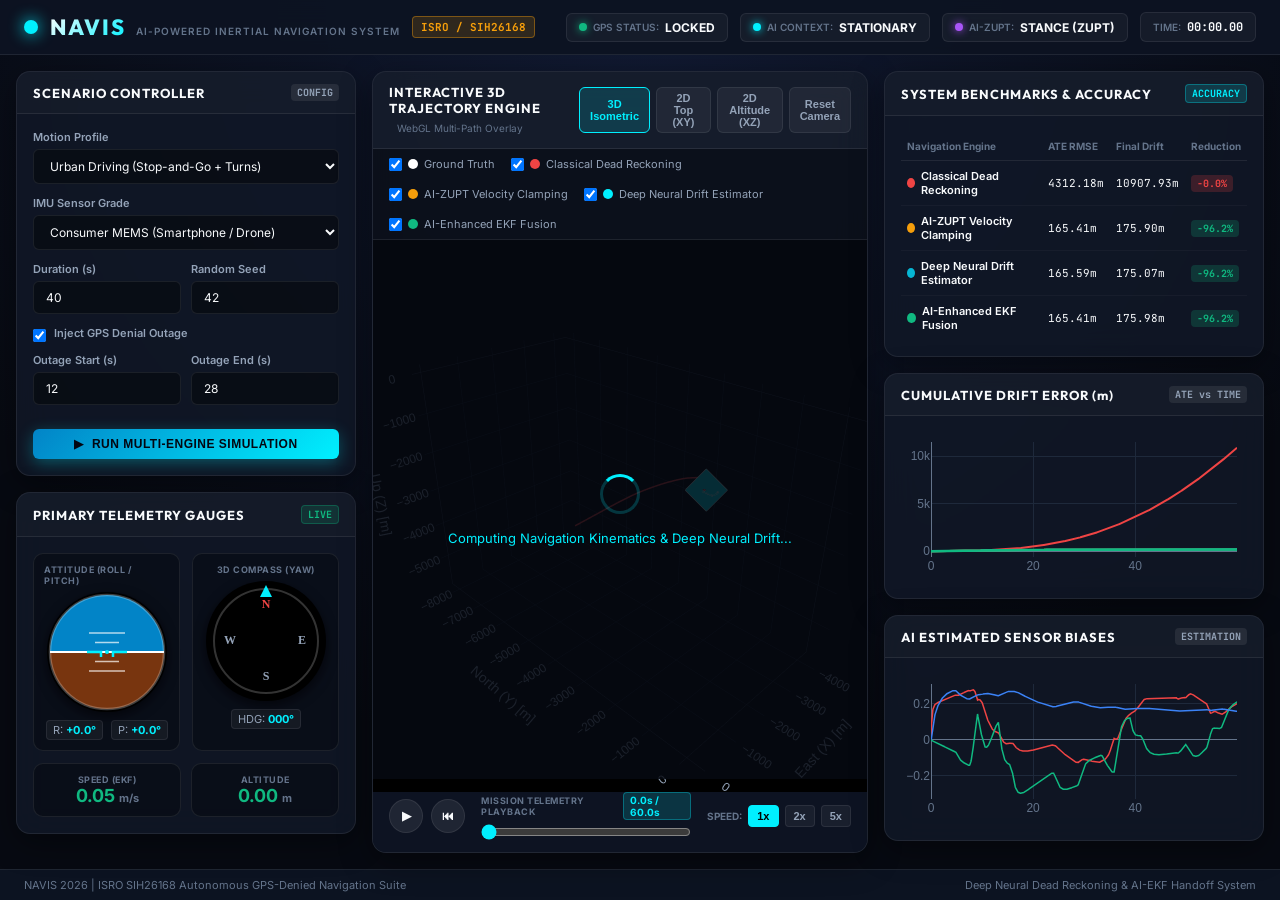
==== commit 6ade9dc6: "feat(dashboard): Add mission playback time badges, throttle 3D updates, and polish telemetry UI" ====
--- a/reports/navis_interactive_report.html
+++ b/reports/navis_interactive_report.html
@@ -566,8 +566,41 @@
     color: #000000;
 }
 
+.btn-icon-round.playing {
+    background: var(--accent-cyan);
+    color: #000000;
+    box-shadow: 0 0 16px var(--accent-cyan);
+}
+
 .scrubber-container {
     flex: 1;
+    display: flex;
+    flex-direction: column;
+    gap: 4px;
+}
+
+.scrubber-top-row {
+    display: flex;
+    justify-content: space-between;
+    align-items: center;
+    font-size: 10px;
+    color: var(--text-muted);
+}
+
+.scrubber-label {
+    font-size: 9px;
+    font-weight: 700;
+    letter-spacing: 0.5px;
+}
+
+.scrubber-time-badge {
+    background: rgba(0, 240, 255, 0.15);
+    color: var(--accent-cyan);
+    border: 1px solid rgba(0, 240, 255, 0.3);
+    padding: 1px 6px;
+    border-radius: 4px;
+    font-weight: 700;
+    font-size: 10px;
 }
 
 .custom-slider {
@@ -862,6 +895,10 @@
                     </div>
 
                     <div class="scrubber-container">
+                        <div class="scrubber-top-row">
+                            <span class="scrubber-label">MISSION TELEMETRY PLAYBACK</span>
+                            <span class="scrubber-time-badge mono" id="scrubber-time-display">0.0s / 40.0s</span>
+                        </div>
                         <input type="range" id="time-scrubber" min="0" max="100" value="0" step="0.1" class="custom-slider">
                     </div>
 
@@ -980,7 +1017,9 @@
         telemetryTime: document.getElementById('telemetry-time'),
         gpsStatusChip: document.getElementById('gps-status-chip'),
         gpsStatusVal: document.getElementById('gps-status-val'),
+        motionContextChip: document.getElementById('motion-context-chip'),
         motionContextVal: document.getElementById('motion-context-val'),
+        zuptChip: document.getElementById('zupt-chip'),
         zuptVal: document.getElementById('zupt-val'),
         speedVal: document.getElementById('speed-val'),
         altVal: document.getElementById('alt-val'),
@@ -1264,6 +1303,7 @@
         }
         AppState.isPlaying = true;
         elements.btnPlayPause.innerHTML = '&#10074;&#10074;';
+        elements.btnPlayPause.classList.add('playing');
         AppState.lastFrameTime = performance.now();
         AppState.animationFrameId = requestAnimationFrame(animationLoop);
     }
@@ -1271,6 +1311,7 @@
     function pause() {
         AppState.isPlaying = false;
         elements.btnPlayPause.innerHTML = '&#9654;';
+        elements.btnPlayPause.classList.remove('playing');
         if (AppState.animationFrameId) {
             cancelAnimationFrame(AppState.animationFrameId);
             AppState.animationFrameId = null;
@@ -1320,14 +1361,23 @@
         AppState.animationFrameId = requestAnimationFrame(animationLoop);
     }
 
+    let lastMarkerUpdateTime = 0;
     function updateVehicleMarker(idx) {
         if (!AppState.data) return;
+        const now = performance.now();
+        if (now - lastMarkerUpdateTime < 33 && idx !== 0 && idx !== AppState.data.timestamps.length - 1) {
+            return;
+        }
+        lastMarkerUpdateTime = now;
+
         const tr = AppState.data.trajectories.ai_ekf;
-        Plotly.restyle('plotly-3d-canvas', {
-            x: [[tr.x[idx]]],
-            y: [[tr.y[idx]]],
-            z: [[tr.z[idx]]],
-        }, [5]);
+        try {
+            Plotly.restyle('plotly-3d-canvas', {
+                x: [[tr.x[idx]]],
+                y: [[tr.y[idx]]],
+                z: [[tr.z[idx]]],
+            }, [5]);
+        } catch (e) {}
     }
 
     // ========================================================================
@@ -1339,9 +1389,15 @@
         if (!d) return;
 
         const t = d.timestamps[idx];
+        const maxT = d.timestamps[d.timestamps.length - 1];
         const mins = Math.floor(t / 60);
         const secs = (t % 60).toFixed(2);
         elements.telemetryTime.textContent = `${mins.toString().padStart(2, '0')}:${secs.padStart(5, '0')}`;
+
+        const timeDisplay = document.getElementById('scrubber-time-display');
+        if (timeDisplay) {
+            timeDisplay.textContent = `${t.toFixed(1)}s / ${maxT.toFixed(1)}s`;
+        }
 
         // Speed & Altitude
         const speed = d.telemetry.speed_ekf[idx];
@@ -1361,13 +1417,15 @@
         // Chips
         const isGps = Boolean(d.telemetry.gps_valid[idx]);
         const handoffState = d.telemetry.handoff_state[idx];
-        elements.gpsStatusVal.textContent = isGps ? 'LOCKED' : (handoffState === 'recovering_gps' ? 'RECOVERING' : 'DENIED (AI-DR)');
-        elements.gpsStatusChip.querySelector('.pulse-dot').className = `pulse-dot ${isGps ? 'green' : (handoffState === 'recovering_gps' ? 'amber' : 'red')}`;
-
-        elements.motionContextVal.textContent = d.telemetry.motion_context[idx].toUpperCase();
+        if (elements.gpsStatusVal) elements.gpsStatusVal.textContent = isGps ? 'LOCKED' : (handoffState === 'recovering_gps' ? 'RECOVERING' : 'DENIED (AI-DR)');
+        const gpsDot = elements.gpsStatusChip?.querySelector('.pulse-dot');
+        if (gpsDot) gpsDot.className = `pulse-dot ${isGps ? 'green' : (handoffState === 'recovering_gps' ? 'amber' : 'red')}`;
+
+        if (elements.motionContextVal) elements.motionContextVal.textContent = d.telemetry.motion_context[idx].toUpperCase();
         const isStance = Boolean(d.telemetry.stance_flag[idx]);
-        elements.zuptVal.textContent = isStance ? 'STANCE (ZUPT)' : 'MOVING';
-        elements.zuptChip.querySelector('.pulse-dot').className = `pulse-dot ${isStance ? 'purple' : 'green'}`;
+        if (elements.zuptVal) elements.zuptVal.textContent = isStance ? 'STANCE (ZUPT)' : 'MOVING';
+        const zuptDot = elements.zuptChip?.querySelector('.pulse-dot');
+        if (zuptDot) zuptDot.className = `pulse-dot ${isStance ? 'purple' : 'green'}`;
 
         // Draw Instrument Canvases
         drawHorizon(roll, pitch);
@@ -1521,11 +1579,18 @@
             else if (sc.reduction_pct < 50) pillClass = 'low';
             else if (sc.reduction_pct < 85) pillClass = 'med';
 
+            // Clean any legacy tags
+            let cleanName = sc.name;
+            if (/mod 2/i.test(cleanName) || /classical/i.test(cleanName)) cleanName = "Classical Dead Reckoning";
+            else if (/mod 3/i.test(cleanName) || /zupt/i.test(cleanName)) cleanName = "AI-ZUPT Velocity Clamping";
+            else if (/mod 4/i.test(cleanName) || /neural/i.test(cleanName)) cleanName = "Deep Neural Drift Estimator";
+            else if (/mod 5/i.test(cleanName) || /ekf/i.test(cleanName)) cleanName = "AI-Enhanced EKF Fusion";
+
             tr.innerHTML = `
                 <td>
                     <div class="benchmark-name">
                         <span class="dot" style="background: ${sc.color}"></span>
-                        <span>${sc.name}</span>
+                        <span>${cleanName}</span>
                     </div>
                 </td>
                 <td>${sc.ate_rmse.toFixed(2)}m</td>
